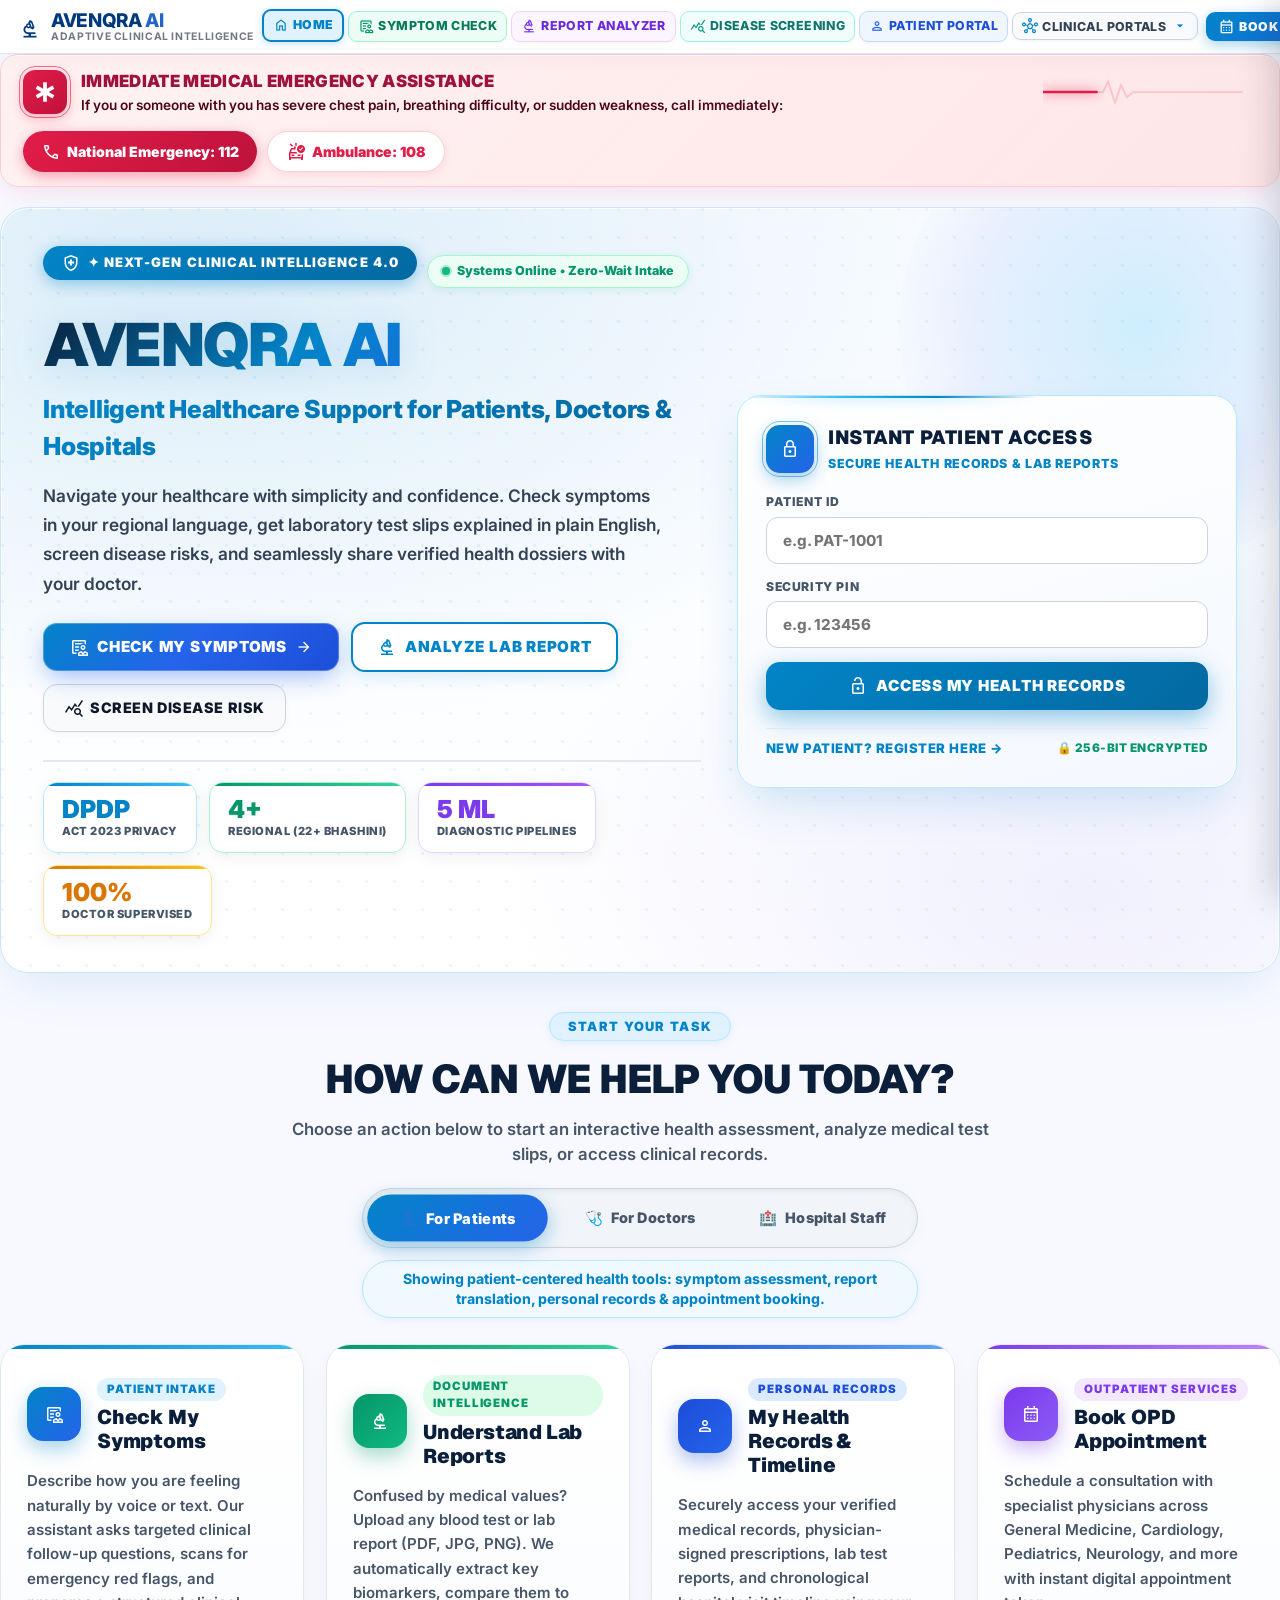
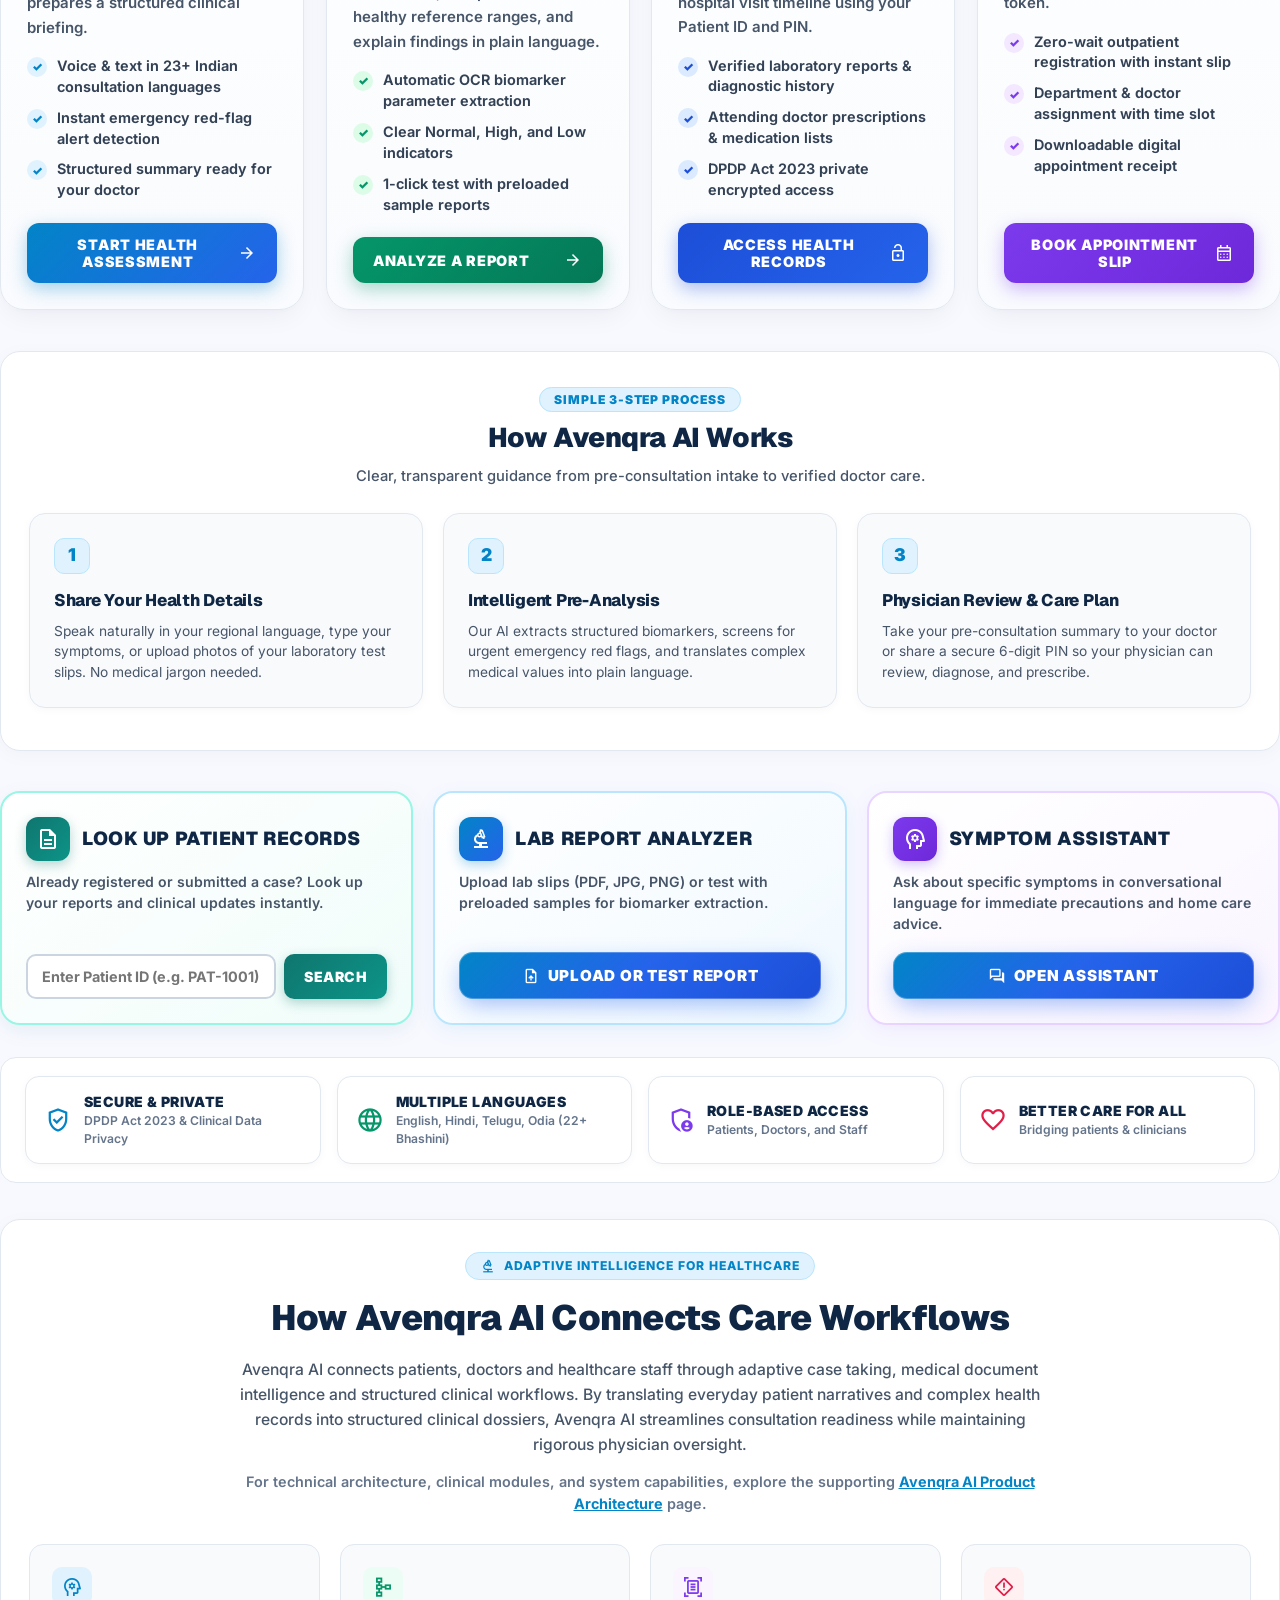
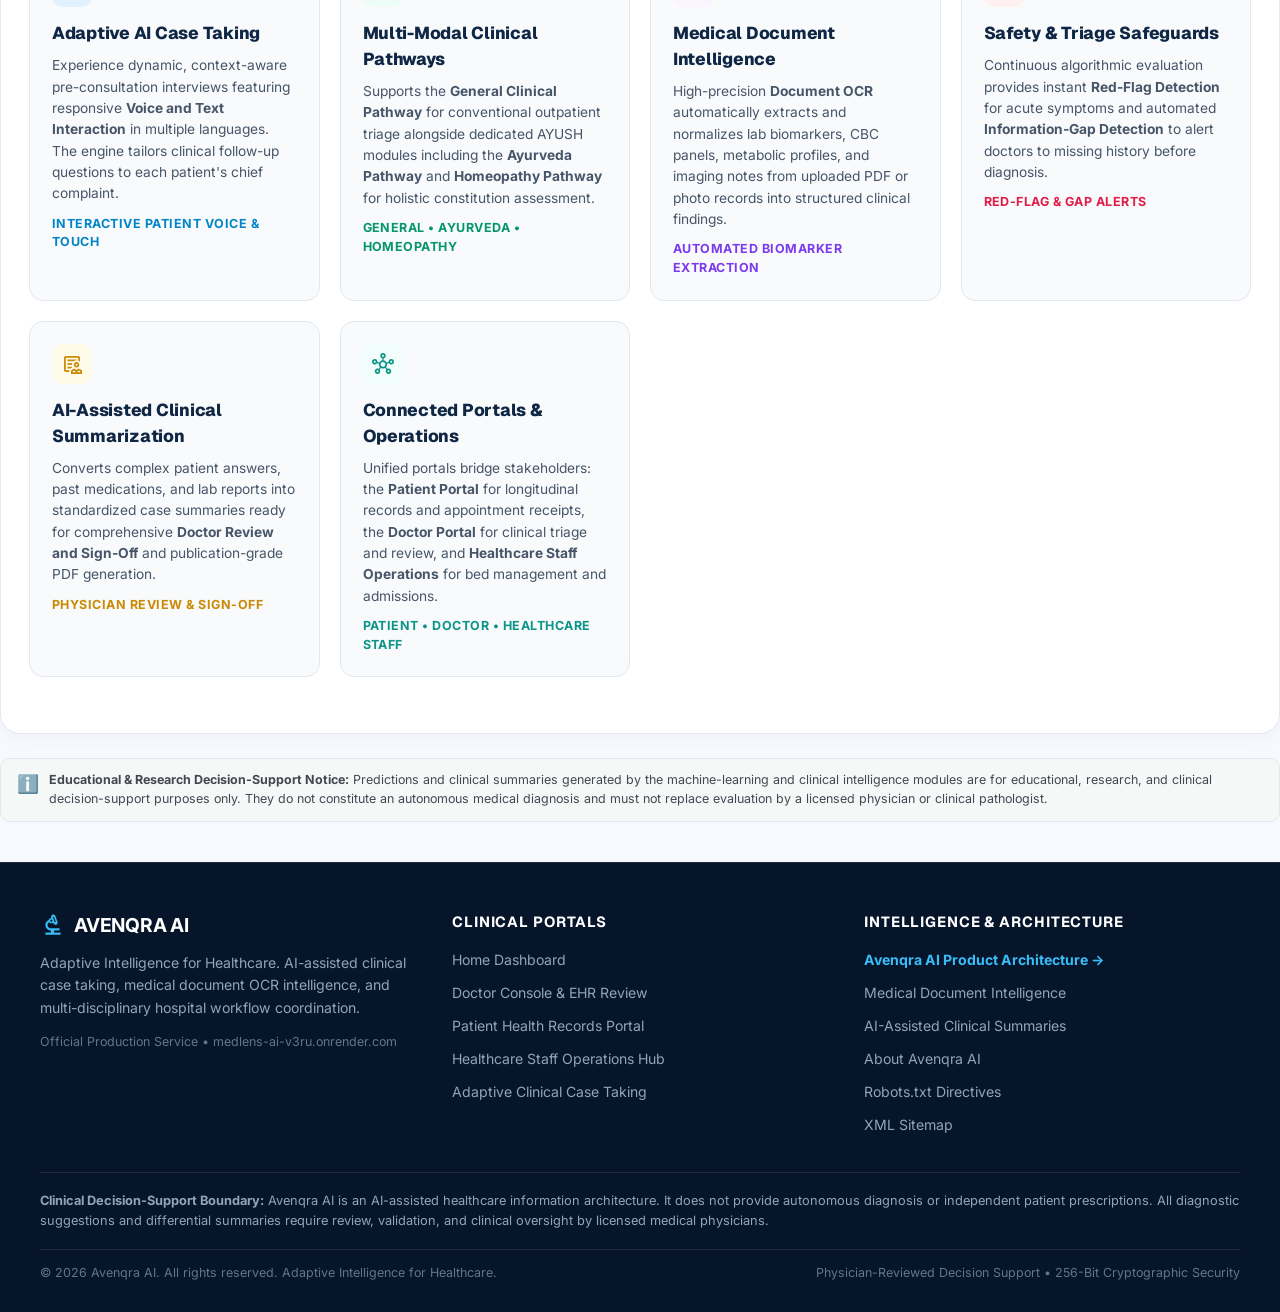
==== disease_prediction/frontend/index.html @ 89949136 "fix(ui): embed native SVG <animate> sweep with neon laser filter and bump cache-busting to v7" ====
<!DOCTYPE html>
<html lang="en">
<head>
    <meta charset="UTF-8">
    <meta name="viewport" content="width=device-width, initial-scale=1.0, maximum-scale=5.0, viewport-fit=cover">
    <meta name="theme-color" content="#00397e" media="(prefers-color-scheme: light)">
    <meta name="theme-color" content="#0b1c30" media="(prefers-color-scheme: dark)">
    <meta name="mobile-web-app-capable" content="yes">
    <meta name="apple-mobile-web-app-capable" content="yes">
    <meta name="apple-mobile-web-app-status-bar-style" content="default">
    <meta name="apple-mobile-web-app-title" content="Avenqra AI">
    <meta name="format-detection" content="telephone=no">
    <title>Avenqra AI | Adaptive Intelligence for Healthcare</title>
    <meta name="description" content="Avenqra AI is an AI-assisted healthcare platform for adaptive clinical case taking, medical document intelligence, and structured clinical workflows supporting physician-reviewed decision-support across patients, doctors, and healthcare staff.">
    <meta name="keywords" content="Avenqra AI, Avenqra AI Healthcare, Avenqra Healthcare AI, Avenqra clinical AI, Avenqra medical AI, Avenqra adaptive intelligence, adaptive case taking, medical document intelligence, clinical decision support">
    <meta name="robots" content="index, follow">
    <link rel="canonical" href="https://medlens-ai-v3ru.onrender.com/">
    
    <!-- Standard & Search Engine Favicons (Google Search, Android, iOS, Desktop) -->
    <link rel="icon" type="image/svg+xml" href="/favicon.svg">
    <link rel="icon" type="image/png" sizes="48x48" href="/favicon-48x48.png">
    <link rel="icon" type="image/png" sizes="96x96" href="/favicon-96x96.png">
    <link rel="icon" type="image/png" sizes="192x192" href="/favicon-192x192.png">
    <link rel="shortcut icon" href="/favicon.ico">
    <link rel="apple-touch-icon" sizes="180x180" href="/apple-touch-icon.png">
    <link rel="manifest" href="/site.webmanifest">

    <!-- Open Graph / Social Sharing -->
    <meta property="og:site_name" content="Avenqra AI">
    <meta property="og:title" content="Avenqra AI | Adaptive Intelligence for Healthcare">
    <meta property="og:description" content="AI-assisted healthcare platform for adaptive clinical case taking, medical document intelligence, and physician-reviewed clinical decision-support.">
    <meta property="og:type" content="website">
    <meta property="og:url" content="https://medlens-ai-v3ru.onrender.com/">
    <meta property="og:image" content="https://medlens-ai-v3ru.onrender.com/og-image.png">

    <!-- Twitter/X Metadata -->
    <meta name="twitter:card" content="summary_large_image">
    <meta name="twitter:title" content="Avenqra AI | Adaptive Intelligence for Healthcare">
    <meta name="twitter:description" content="AI-assisted healthcare platform connecting patients, doctors, and healthcare staff with adaptive clinical intelligence.">
    <meta name="twitter:image" content="https://medlens-ai-v3ru.onrender.com/og-image.png">

    <!-- Schema.org JSON-LD Structured Data -->
    <script type="application/ld+json">
    {
      "@context": "https://schema.org",
      "@graph": [
        {
          "@type": "WebSite",
          "@id": "https://medlens-ai-v3ru.onrender.com/#website",
          "url": "https://medlens-ai-v3ru.onrender.com/",
          "name": "Avenqra AI",
          "alternateName": ["Avenqra AI Healthcare", "Avenqra Healthcare AI"],
          "description": "Avenqra AI is an AI-assisted healthcare platform connecting patients, doctors and healthcare staff through adaptive case taking, medical document intelligence and structured clinical workflows.",
          "publisher": {
            "@id": "https://medlens-ai-v3ru.onrender.com/#organization"
          }
        },
        {
          "@type": "Organization",
          "@id": "https://medlens-ai-v3ru.onrender.com/#organization",
          "name": "Avenqra AI",
          "url": "https://medlens-ai-v3ru.onrender.com/",
          "logo": "https://medlens-ai-v3ru.onrender.com/favicon-512x512.png",
          "slogan": "Adaptive Intelligence for Healthcare",
          "description": "Healthcare intelligence platform providing AI-assisted clinical decision-support and structured hospital operational workflows."
        },
        {
          "@type": "SoftwareApplication",
          "@id": "https://medlens-ai-v3ru.onrender.com/#software",
          "name": "Avenqra AI",
          "applicationCategory": "HealthApplication",
          "operatingSystem": "Web Browser, Android",
          "url": "https://medlens-ai-v3ru.onrender.com/",
          "description": "AI-assisted clinical decision-support software for medical document intelligence, adaptive patient intake, and physician-reviewed clinical summaries.",
          "offers": {
            "@type": "Offer",
            "price": "0",
            "priceCurrency": "USD"
          },
          "featureList": [
            "Adaptive Clinical Case Taking",
            "Medical Document Intelligence & OCR",
            "Physician-Reviewed Clinical Summaries",
            "Doctor Decision-Support Console",
            "Healthcare Staff Inpatient Bed Operations",
            "SIM Gateway SMS Patient Alerts",
            "Standardized Clinical PDF Reports"
          ]
        },
        {
          "@type": "MedicalWebPage",
          "@id": "https://medlens-ai-v3ru.onrender.com/#medicalpage",
          "url": "https://medlens-ai-v3ru.onrender.com/",
          "name": "Avenqra AI | Adaptive Intelligence for Healthcare",
          "description": "Public portal and clinical decision-support suite for patient case taking, medical document analysis, and collaborative hospital care.",
          "audience": {
            "@type": "MedicalAudience",
            "audienceType": "Healthcare Professionals, Clinicians, and Patients"
          },
          "aspect": [
            "Clinical Workflow Management",
            "Physician Decision Support",
            "Medical Document Extraction"
          ]
        }
      ]
    }
    </script>
    
    <link rel="preconnect" href="https://fonts.googleapis.com">
    <link rel="preconnect" href="https://fonts.gstatic.com" crossorigin>
    <link href="https://fonts.googleapis.com/css2?family=Geist:wght@400;500;600;700;800&family=Inter:wght@400;500;600;700&display=swap" rel="stylesheet">
    
    <link href="https://fonts.googleapis.com/css2?family=Material+Symbols+Outlined:wght,FILL@100..700,0..1&display=swap" rel="stylesheet">
    <link rel="stylesheet" href="style.css?v=20261116_v7">
</head>
<body>

    
    <header class="top-navbar">
        <div class="brand-logo" onclick="switchView('home')">
            <span class="brand-icon">
                <span class="material-symbols-outlined" style="font-size: 22px; color: var(--primary);">biotech</span>
            </span>
            <div class="brand-text-block" style="display: flex; flex-direction: column; line-height: 1.15;">
                <span class="brand-title" style="font-weight: 800; font-size: 1.18rem; color: var(--primary); letter-spacing: -0.02em;">AVENQRA <span style="color: var(--mc-blue-light);">AI</span></span>
                <span class="brand-subtitle" style="font-size: 0.65rem; color: var(--text-dim); font-weight: 700; text-transform: uppercase; letter-spacing: 0.06em;">Adaptive Clinical Intelligence</span>
            </div>
        </div>

        <nav class="nav-links">
            <a href="javascript:void(0)" onclick="switchView('home')" class="nav-btn active" id="tab-home" title="Home Dashboard &amp; Task Overview">
                <span class="material-symbols-outlined">home</span> HOME
            </a>
            <a href="javascript:void(0)" onclick="switchView('voice-case-taking')" class="nav-btn" id="tab-voice-case-taking" title="AI Symptom Intake &amp; Case Taking (Voice + Multilingual)">
                <span class="material-symbols-outlined">clinical_notes</span> SYMPTOM CHECK
            </a>
            <a href="javascript:void(0)" onclick="switchView('analyzer')" class="nav-btn" id="tab-analyzer" title="Upload &amp; Analyze Blood / Lab Reports">
                <span class="material-symbols-outlined">biotech</span> REPORT ANALYZER
            </a>
            <a href="javascript:void(0)" onclick="switchView('sandbox')" class="nav-btn" id="tab-sandbox" title="Disease Risk Screening &amp; Diagnostic ML Models">
                <span class="material-symbols-outlined">query_stats</span> DISEASE SCREENING
            </a>
            <a href="javascript:void(0)" onclick="switchView('patient')" class="nav-btn" id="tab-patient" title="Patient Records, Lab Reports &amp; Timeline">
                <span class="material-symbols-outlined">person</span> PATIENT PORTAL
            </a>

            <!-- Clinical Portals & Operations Dropdown -->
            <div class="nav-dropdown" id="nav-portals-dropdown">
                <button type="button" class="nav-btn nav-dropdown-toggle" id="tab-portals-toggle" onclick="toggleNavDropdown(event)" title="Doctor Console, Hospital Staff &amp; Specialized Tools">
                    <span class="material-symbols-outlined">hub</span> CLINICAL PORTALS
                    <span class="material-symbols-outlined" style="font-size: 18px; margin-left: 2px;">arrow_drop_down</span>
                </button>
                <div class="nav-dropdown-menu" id="nav-dropdown-menu">
                    <a href="javascript:void(0)" onclick="switchView('admin'); closeNavDropdown();" class="nav-dropdown-item" id="tab-admin">
                        <span class="dd-item-icon doctor-icon"><span class="material-symbols-outlined">stethoscope</span></span>
                        <div class="dd-item-text">
                            <div class="dd-title">Doctor Console</div>
                            <div class="dd-desc">Clinical case triage, EHR review &amp; Rx authoring</div>
                        </div>
                    </a>
                    <a href="javascript:void(0)" onclick="switchView('operations'); closeNavDropdown();" class="nav-dropdown-item" id="tab-operations">
                        <span class="dd-item-icon staff-icon"><span class="material-symbols-outlined">badge</span></span>
                        <div class="dd-item-text">
                            <div class="dd-title">Staff Operations Hub</div>
                            <div class="dd-desc">Live bed occupancy, admissions &amp; billing</div>
                        </div>
                    </a>
                    <a href="javascript:void(0)" onclick="switchView('symptoms'); closeNavDropdown();" class="nav-dropdown-item" id="tab-symptoms">
                        <span class="dd-item-icon symptoms-icon"><span class="material-symbols-outlined">psychology</span></span>
                        <div class="dd-item-text">
                            <div class="dd-title">Symptoms AI Assistant</div>
                            <div class="dd-desc">Differential guidance &amp; preliminary precautions</div>
                        </div>
                    </a>
                    <a href="/product.html" class="nav-dropdown-item" id="tab-product">
                        <span class="dd-item-icon product-icon"><span class="material-symbols-outlined">info</span></span>
                        <div class="dd-item-text">
                            <div class="dd-title">Product Architecture</div>
                            <div class="dd-desc">Platform capabilities &amp; clinical boundaries</div>
                        </div>
                    </a>
                </div>
            </div>

            <button type="button" class="btn-primary" onclick="openPatientRegistrationModal()" style="background: linear-gradient(135deg, #0284c7 0%, #2563eb 100%); padding: 7px 16px; font-size: 0.82rem; font-weight: 900; letter-spacing: 0.05em; text-transform: uppercase; border-radius: 9px; box-shadow: 0 4px 14px rgba(2, 132, 199, 0.35); display: inline-flex; align-items: center; gap: 6px; border: none; cursor: pointer; color: white; white-space: nowrap; margin-left: 4px;" title="Register new outpatient and get appointment slip">
                <span class="material-symbols-outlined" style="font-size: 17px;">calendar_month</span> <span class="doc-btn-text">BOOK APPOINTMENT</span>
            </button>

            <!-- Hidden language select fallback for background JS compatibility -->
            <select id="global-lang-select" style="display: none;" aria-hidden="true">
                <option value="en-IN" selected>English</option>
            </select>
        </nav>

        <!-- Modern Mobile Actions (Visible on small screens) -->
        <div class="mobile-nav-actions">
            <button type="button" class="mobile-book-btn" onclick="openPatientRegistrationModal()" title="Book Appointment">
                <span class="material-symbols-outlined" style="font-size: 17px;">calendar_month</span>
                <span>Book</span>
            </button>
            <button type="button" class="mobile-menu-toggle" id="mobile-menu-toggle" onclick="toggleMobileNavDrawer()" aria-label="Open navigation menu">
                <span class="material-symbols-outlined" id="mobile-menu-icon" style="font-size: 24px;">menu</span>
            </button>
        </div>
    </header>

    <!-- MODERN CLINICAL MOBILE NAVIGATION DRAWER -->
    <div class="mobile-nav-backdrop" id="mobile-nav-backdrop" onclick="closeMobileNavDrawer()"></div>
    <aside class="mobile-nav-drawer" id="mobile-nav-drawer" aria-label="Mobile Clinical Navigation">
        <div class="mobile-drawer-header">
            <div class="mobile-drawer-brand">
                <span class="material-symbols-outlined" style="font-size: 24px; color: var(--primary);">biotech</span>
                <div>
                    <div style="font-weight: 800; font-size: 1.05rem; color: var(--primary); letter-spacing: -0.02em;">AVENQRA <span style="color: var(--mc-blue-light);">AI</span></div>
                    <div style="font-size: 0.62rem; color: var(--text-dim); font-weight: 700; text-transform: uppercase;">Adaptive Clinical Intelligence</div>
                </div>
            </div>
            <button type="button" class="mobile-drawer-close" onclick="closeMobileNavDrawer()" aria-label="Close menu">
                <span class="material-symbols-outlined">close</span>
            </button>
        </div>

        <div class="mobile-drawer-body">
            <!-- Fast Book Appointment CTA -->
            <button type="button" class="mobile-drawer-book-cta" onclick="closeMobileNavDrawer(); openPatientRegistrationModal();">
                <span class="material-symbols-outlined">calendar_month</span>
                <span>Book Patient Appointment</span>
                <span class="material-symbols-outlined" style="font-size: 16px; margin-left: auto;">arrow_forward</span>
            </button>

            <div class="mobile-drawer-section-label">EVERYDAY HEALTH TOOLS</div>
            <div class="mobile-drawer-links">
                <a href="javascript:void(0)" class="mobile-drawer-link" onclick="switchView('home'); closeMobileNavDrawer();">
                    <span class="drawer-link-icon home-bg"><span class="material-symbols-outlined">home</span></span>
                    <div class="drawer-link-info">
                        <span class="drawer-link-title">Home Dashboard</span>
                        <span class="drawer-link-desc">Overview &amp; primary health tasks</span>
                    </div>
                </a>
                <a href="javascript:void(0)" class="mobile-drawer-link featured" onclick="switchView('voice-case-taking'); closeMobileNavDrawer();">
                    <span class="drawer-link-icon voice-bg"><span class="material-symbols-outlined">clinical_notes</span></span>
                    <div class="drawer-link-info">
                        <span class="drawer-link-title">Symptom Check &amp; Intake</span>
                        <span class="drawer-link-desc">Voice &amp; touch in 4+ regional languages</span>
                    </div>
                    <span class="drawer-chip-badge">AI</span>
                </a>
                <a href="javascript:void(0)" class="mobile-drawer-link" onclick="switchView('analyzer'); closeMobileNavDrawer();">
                    <span class="drawer-link-icon analyzer-bg"><span class="material-symbols-outlined">biotech</span></span>
                    <div class="drawer-link-info">
                        <span class="drawer-link-title">Medical Report Analyzer</span>
                        <span class="drawer-link-desc">Upload lab slips or try sample reports</span>
                    </div>
                </a>
                <a href="javascript:void(0)" class="mobile-drawer-link" onclick="switchView('sandbox'); closeMobileNavDrawer();">
                    <span class="drawer-link-icon sandbox-bg"><span class="material-symbols-outlined">query_stats</span></span>
                    <div class="drawer-link-info">
                        <span class="drawer-link-title">Disease Risk Screening</span>
                        <span class="drawer-link-desc">Anemia, Dengue, Liver, Thyroid, Malaria</span>
                    </div>
                </a>
                <a href="javascript:void(0)" class="mobile-drawer-link" onclick="switchView('patient'); closeMobileNavDrawer();">
                    <span class="drawer-link-icon patient-bg"><span class="material-symbols-outlined">person</span></span>
                    <div class="drawer-link-info">
                        <span class="drawer-link-title">Patient Records Portal</span>
                        <span class="drawer-link-desc">Certified lab reports &amp; timeline</span>
                    </div>
                </a>
            </div>

            <div class="mobile-drawer-section-label">CLINICAL &amp; HOSPITAL PORTALS</div>
            <div class="mobile-drawer-links">
                <a href="javascript:void(0)" class="mobile-drawer-link" onclick="switchView('admin'); closeMobileNavDrawer();">
                    <span class="drawer-link-icon doctor-bg"><span class="material-symbols-outlined">stethoscope</span></span>
                    <div class="drawer-link-info">
                        <span class="drawer-link-title">Doctor Console</span>
                        <span class="drawer-link-desc">Clinical case triage, EHR review &amp; Rx</span>
                    </div>
                </a>
                <a href="javascript:void(0)" class="mobile-drawer-link" onclick="switchView('operations'); closeMobileNavDrawer();">
                    <span class="drawer-link-icon staff-bg"><span class="material-symbols-outlined">badge</span></span>
                    <div class="drawer-link-info">
                        <span class="drawer-link-title">Staff Operations Hub</span>
                        <span class="drawer-link-desc">Inpatient admissions &amp; live bed tracker</span>
                    </div>
                </a>
                <a href="javascript:void(0)" class="mobile-drawer-link" onclick="switchView('symptoms'); closeMobileNavDrawer();">
                    <span class="drawer-link-icon symptoms-bg"><span class="material-symbols-outlined">psychology</span></span>
                    <div class="drawer-link-info">
                        <span class="drawer-link-title">Symptoms AI Assistant</span>
                        <span class="drawer-link-desc">Differential guidance &amp; preliminary precautions</span>
                    </div>
                </a>
                <a href="/product.html" class="mobile-drawer-link">
                    <span class="drawer-link-icon" style="background:#e0f2fe; color:#0284c7;"><span class="material-symbols-outlined">info</span></span>
                    <div class="drawer-link-info">
                        <span class="drawer-link-title">Product Architecture</span>
                        <span class="drawer-link-desc">Public overview, modules &amp; clinical boundaries</span>
                    </div>
                </a>
            </div>
            <div class="mobile-drawer-footer">
                <a href="tel:112" class="mobile-drawer-emergency">
                    <span class="material-symbols-outlined">emergency</span>
                    <div>
                        <div style="font-size: 0.72rem; text-transform: uppercase; font-weight: 700;">National Emergency &bull; Ambulance</div>
                        <div style="font-size: 1.05rem; font-weight: 900; letter-spacing: 0.05em;">Dial 112 / 108</div>
                    </div>
                </a>
            </div>
        </div>
    </aside>

    
    <div id="server-status-banner" style="display: none; background: linear-gradient(135deg, #0f172a, #1e293b); border-bottom: 2px solid #0284c7; color: #ffffff; padding: 10px 20px; font-size: 0.86rem; font-weight: 600; text-align: center; justify-content: center; align-items: center; gap: 14px; box-shadow: 0 4px 14px rgba(0,0,0,0.2); z-index: 1000; position: sticky; top: 68px;">
        <span id="server-status-text">⏳ <strong>Connecting to MedLens Engine...</strong> (Cold start may take ~25s on cloud free instances)</span>
        <div style="display: inline-flex; gap: 8px;">
            <button type="button" onclick="checkBackendHealth(true)" style="background: #0284c7; color: #ffffff; border: none; padding: 5px 12px; border-radius: 6px; font-weight: 800; cursor: pointer; font-size: 0.78rem;">🔄 Retry Connection</button>
            <button type="button" onclick="activateOfflineDemoMode()" style="background: #334155; color: #93c5fd; border: 1px solid #475569; padding: 5px 12px; border-radius: 6px; font-weight: 700; cursor: pointer; font-size: 0.78rem;">🧪 Interactive Demo Mode</button>
        </div>
    </div>

    <main>
        
        
        
        <section id="view-home" class="section-view active">

            <!-- PROMINENT EMERGENCY CALLOUT BANNER (RESPONSIVE: SLIM MOBILE STRIP & SPACIOUS DESKTOP) -->
            <div class="emergency-alert-banner">
                <div class="emergency-content-left">
                    <div class="emergency-icon-box">
                        <span class="material-symbols-outlined emergency-main-icon">emergency</span>
                        <div class="emergency-beacon-ring"></div>
                    </div>
                    <div class="emergency-text-col">
                        <div class="emergency-title">
                            <span class="em-title-full">Immediate Medical Emergency Assistance</span>
                            <span class="em-title-short">Emergency Helpline</span>
                        </div>
                        <div class="emergency-desc">
                            If you or someone with you has severe chest pain, breathing difficulty, or sudden weakness, call immediately:
                        </div>
                    </div>
                </div>
                <div class="emergency-ekg-tracer">
                    <svg viewBox="0 0 200 32" class="emergency-ekg-svg" preserveAspectRatio="none" aria-hidden="true">
                        <defs>
                            <filter id="em-ekg-neon-glow" x="-20%" y="-50%" width="140%" height="200%">
                                <feGaussianBlur stdDeviation="2.5" result="glow"/>
                                <feMerge>
                                    <feMergeNode in="glow"/>
                                    <feMergeNode in="SourceGraphic"/>
                                </feMerge>
                            </filter>
                        </defs>
                        <!-- Dim background track -->
                        <path class="em-ekg-track" d="M0,16 L60,16 L65,4 L72,28 L78,8 L84,22 L90,16 L200,16" />
                        <!-- High-intensity animated sweep beam with native SVG animate -->
                        <path class="em-ekg-glow" d="M0,16 L60,16 L65,4 L72,28 L78,8 L84,22 L90,16 L200,16"
                              pathLength="260" stroke="#e11d48" stroke-width="3" fill="none" stroke-linecap="round"
                              stroke-dasharray="55 205" stroke-dashoffset="260" filter="url(#em-ekg-neon-glow)">
                            <animate attributeName="stroke-dashoffset" from="260" to="-260" dur="1.8s" repeatCount="indefinite" />
                        </path>
                    </svg>
                </div>
                <div class="emergency-buttons-wrap">
                    <a href="tel:112" class="emergency-btn-primary" title="Call National Emergency 112">
                        <span class="material-symbols-outlined">call</span>
                        <span class="em-btn-label-full">National Emergency: 112</span>
                        <span class="em-btn-label-short">112</span>
                    </a>
                    <a href="tel:108" class="emergency-btn-secondary" title="Call Ambulance 108">
                        <span class="material-symbols-outlined">ambulance</span>
                        <span class="em-btn-label-full">Ambulance: 108</span>
                        <span class="em-btn-label-short">108</span>
                    </a>
                </div>
            </div>

            <!-- 1. MODERN CLINICAL HERO SECTION -->
            <div class="ml-hero-section">
                <div class="ml-hero-grid">
                    <div>
                        <div class="hero-badge-row">
                            <div class="ml-tagline">
                                <span class="material-symbols-outlined">health_and_safety</span>
                                <span>✦ NEXT-GEN CLINICAL INTELLIGENCE 4.0</span>
                            </div>
                            <div class="live-status-pill">
                                <span class="live-dot-beacon"></span>
                                <span>Systems Online &bull; Zero-Wait Intake</span>
                            </div>
                        </div>
                        <h1 class="ml-hero-title">
                            Avenqra AI
                        </h1>
                        <div class="ml-hero-subtitle">
                            Intelligent Healthcare Support for Patients, Doctors &amp; Hospitals
                        </div>
                        <p class="ml-hero-desc">
                            Navigate your healthcare with simplicity and confidence. Check symptoms in your regional language, get laboratory test slips explained in plain English, screen disease risks, and seamlessly share verified health dossiers with your doctor.
                        </p>
                        <div class="ml-hero-buttons">
                            <button type="button" class="ml-btn-primary" onclick="switchView('voice-case-taking')">
                                <span class="material-symbols-outlined">clinical_notes</span>
                                <span>CHECK MY SYMPTOMS</span>
                                <span class="material-symbols-outlined btn-arrow-icon">arrow_forward</span>
                            </button>
                            <button type="button" class="ml-btn-outline" onclick="switchView('analyzer')">
                                <span class="material-symbols-outlined">biotech</span>
                                <span>ANALYZE LAB REPORT</span>
                            </button>
                            <button type="button" class="ml-btn-tertiary" onclick="switchView('sandbox')">
                                <span class="material-symbols-outlined">query_stats</span>
                                <span>SCREEN DISEASE RISK</span>
                            </button>
                        </div>
                        <div class="ml-stats-strip">
                            <div class="ml-stat-item stat-cyan">
                                <span class="ml-stat-number">DPDP</span>
                                <span class="ml-stat-label">ACT 2023 PRIVACY</span>
                            </div>
                            <div class="ml-stat-item stat-emerald">
                                <span class="ml-stat-number">4+</span>
                                <span class="ml-stat-label">REGIONAL (22+ BHASHINI)</span>
                            </div>
                            <div class="ml-stat-item stat-purple">
                                <span class="ml-stat-number">5 ML</span>
                                <span class="ml-stat-label">DIAGNOSTIC PIPELINES</span>
                            </div>
                            <div class="ml-stat-item stat-amber">
                                <span class="ml-stat-number">100%</span>
                                <span class="ml-stat-label">DOCTOR SUPERVISED</span>
                            </div>
                        </div>
                    </div>

                    <!-- Right Column: Quick Report Access Card -->
                    <div class="ml-quick-access-card">
                        <div class="card-scanner-laser"></div>
                        <div class="quick-access-header">
                            <div class="security-vault-icon">
                                <span class="material-symbols-outlined">lock</span>
                                <div class="vault-beacon-ring"></div>
                            </div>
                            <div>
                                <h3 class="vault-title">INSTANT PATIENT ACCESS</h3>
                                <div class="vault-subtitle">SECURE HEALTH RECORDS &amp; LAB REPORTS</div>
                            </div>
                        </div>
                        <div class="vault-form">
                            <div>
                                <label class="vault-label">PATIENT ID</label>
                                <input type="text" id="hero-pat-id" class="patient-lookup-input" placeholder="e.g. PAT-1001" autocomplete="username">
                            </div>
                            <div>
                                <label class="vault-label">SECURITY PIN</label>
                                <input type="password" id="hero-pat-pin" class="patient-lookup-input" placeholder="e.g. 123456" autocomplete="current-password" inputmode="numeric" pattern="[0-9]*">
                            </div>
                            <button type="button" class="vault-submit-btn" onclick="handleHeroPatientLogin()">
                                <span class="material-symbols-outlined">lock_open</span>
                                <span>ACCESS MY HEALTH RECORDS</span>
                            </button>
                            <div class="vault-footer">
                                <a href="javascript:void(0)" onclick="openPatientRegistrationModal()" class="vault-register-link">NEW PATIENT? REGISTER HERE &rarr;</a>
                                <span class="vault-encryption-badge">🔒 256-BIT ENCRYPTED</span>
                            </div>
                        </div>
                    </div>
                </div>
            </div>

            <!-- 2. TASK-ORIENTED ACTION CARDS: "HOW CAN WE HELP YOU TODAY?" -->
            <div class="task-section-wrapper">
                <div class="task-section-header">
                    <span class="task-section-pill">START YOUR TASK</span>
                    <h2 class="task-section-title">
                        HOW CAN WE HELP YOU TODAY?
                    </h2>
                    <p class="task-section-desc">
                        Choose an action below to start an interactive health assessment, analyze medical test slips, or access clinical records.
                    </p>
                </div>

                <!-- Interactive Role Filter Bar for Context-Aware Personalization -->
                <div class="home-role-filter-container">
                    <div class="home-role-filter-bar">
                        <button type="button" class="role-filter-btn active" id="rf-btn-patients" onclick="filterHomeRoleView('patients')" aria-label="View Patient Workflows">
                            <span class="rf-icon">👤</span> <span class="rf-label-full">For Patients</span><span class="rf-label-short">Patients</span>
                        </button>
                        <button type="button" class="role-filter-btn" id="rf-btn-doctors" onclick="filterHomeRoleView('doctors')" aria-label="View Doctor Workflows">
                            <span class="rf-icon">🩺</span> <span class="rf-label-full">For Doctors</span><span class="rf-label-short">Doctors</span>
                        </button>
                        <button type="button" class="role-filter-btn" id="rf-btn-staff" onclick="filterHomeRoleView('staff')" aria-label="View Hospital Staff Workflows">
                            <span class="rf-icon">🏥</span> <span class="rf-label-full">Hospital Staff</span><span class="rf-label-short">Staff</span>
                        </button>
                    </div>
                    <div id="home-role-hint">
                        Showing patient-centered health tools: symptom assessment, report translation, personal records &amp; appointment booking.
                    </div>
                </div>

                <div class="task-card-grid" id="main-task-card-grid">
                    <!-- ==================== 1. PATIENT WORKFLOW CARDS ==================== -->
                    <!-- Patient Card 1: Check Symptoms -->
                    <div class="task-action-card card-cyan role-card-visible" data-role="patients">
                        <div>
                            <div class="task-card-header">
                                <div class="task-card-icon">
                                    <span class="material-symbols-outlined">clinical_notes</span>
                                </div>
                                <div>
                                    <span class="task-card-badge">PATIENT INTAKE</span>
                                    <h3 class="task-card-title">Check My Symptoms</h3>
                                </div>
                            </div>
                            <p class="task-card-desc">
                                Describe how you are feeling naturally by voice or text. Our assistant asks targeted clinical follow-up questions, scans for emergency red flags, and prepares a structured clinical briefing.
                            </p>
                            <ul class="task-features-list">
                                <li><span class="check-badge">✓</span> Voice &amp; text in 23+ Indian consultation languages</li>
                                <li><span class="check-badge">✓</span> Instant emergency red-flag alert detection</li>
                                <li><span class="check-badge">✓</span> Structured summary ready for your doctor</li>
                            </ul>
                        </div>
                        <button type="button" class="task-cta-btn" onclick="switchView('voice-case-taking')">
                            <span>START HEALTH ASSESSMENT</span> <span class="material-symbols-outlined">arrow_forward</span>
                        </button>
                    </div>

                    <!-- Patient Card 2: Understand Lab Reports -->
                    <div class="task-action-card card-emerald role-card-visible" data-role="patients">
                        <div>
                            <div class="task-card-header">
                                <div class="task-card-icon">
                                    <span class="material-symbols-outlined">biotech</span>
                                </div>
                                <div>
                                    <span class="task-card-badge">DOCUMENT INTELLIGENCE</span>
                                    <h3 class="task-card-title">Understand Lab Reports</h3>
                                </div>
                            </div>
                            <p class="task-card-desc">
                                Confused by medical values? Upload any blood test or lab report (PDF, JPG, PNG). We automatically extract key biomarkers, compare them to healthy reference ranges, and explain findings in plain language.
                            </p>
                            <ul class="task-features-list">
                                <li><span class="check-badge">✓</span> Automatic OCR biomarker parameter extraction</li>
                                <li><span class="check-badge">✓</span> Clear Normal, High, and Low indicators</li>
                                <li><span class="check-badge">✓</span> 1-click test with preloaded sample reports</li>
                            </ul>
                        </div>
                        <button type="button" class="task-cta-btn" onclick="switchView('analyzer')">
                            <span>ANALYZE A REPORT</span> <span class="material-symbols-outlined">arrow_forward</span>
                        </button>
                    </div>

                    <!-- Patient Card 3: Patient Portal -->
                    <div class="task-action-card card-cobalt role-card-visible" data-role="patients">
                        <div>
                            <div class="task-card-header">
                                <div class="task-card-icon">
                                    <span class="material-symbols-outlined">person</span>
                                </div>
                                <div>
                                    <span class="task-card-badge">PERSONAL RECORDS</span>
                                    <h3 class="task-card-title">My Health Records &amp; Timeline</h3>
                                </div>
                            </div>
                            <p class="task-card-desc">
                                Securely access your verified medical records, physician-signed prescriptions, lab test reports, and chronological hospital visit timeline using your Patient ID and PIN.
                            </p>
                            <ul class="task-features-list">
                                <li><span class="check-badge">✓</span> Verified laboratory reports &amp; diagnostic history</li>
                                <li><span class="check-badge">✓</span> Attending doctor prescriptions &amp; medication lists</li>
                                <li><span class="check-badge">✓</span> DPDP Act 2023 private encrypted access</li>
                            </ul>
                        </div>
                        <button type="button" class="task-cta-btn" onclick="switchView('patient')">
                            <span>ACCESS HEALTH RECORDS</span> <span class="material-symbols-outlined">lock_open</span>
                        </button>
                    </div>

                    <!-- Patient Card 4: Book Doctor Appointment -->
                    <div class="task-action-card card-purple role-card-visible" data-role="patients">
                        <div>
                            <div class="task-card-header">
                                <div class="task-card-icon">
                                    <span class="material-symbols-outlined">calendar_month</span>
                                </div>
                                <div>
                                    <span class="task-card-badge">OUTPATIENT SERVICES</span>
                                    <h3 class="task-card-title">Book OPD Appointment</h3>
                                </div>
                            </div>
                            <p class="task-card-desc">
                                Schedule a consultation with specialist physicians across General Medicine, Cardiology, Pediatrics, Neurology, and more with instant digital appointment token.
                            </p>
                            <ul class="task-features-list">
                                <li><span class="check-badge">✓</span> Zero-wait outpatient registration with instant slip</li>
                                <li><span class="check-badge">✓</span> Department &amp; doctor assignment with time slot</li>
                                <li><span class="check-badge">✓</span> Downloadable digital appointment receipt</li>
                            </ul>
                        </div>
                        <button type="button" class="task-cta-btn" onclick="openPatientRegistrationModal()">
                            <span>BOOK APPOINTMENT SLIP</span> <span class="material-symbols-outlined">calendar_month</span>
                        </button>
                    </div>

                    <!-- ==================== 2. DOCTOR WORKFLOW CARDS ==================== -->
                    <!-- Doctor Card 1: Doctor Console -->
                    <div class="task-action-card card-emerald" data-role="doctors" style="display: none;">
                        <div>
                            <div class="task-card-header">
                                <div class="task-card-icon">
                                    <span class="material-symbols-outlined">stethoscope</span>
                                </div>
                                <div>
                                    <span class="task-card-badge">PHYSICIAN TRIAGE</span>
                                    <h3 class="task-card-title">Doctor Clinical Console</h3>
                                </div>
                            </div>
                            <p class="task-card-desc">
                                Physician workstation to triage patient intakes, review AI-synthesized pre-consultation briefings, analyze chronological EHR timelines, and author verified digital prescriptions.
                            </p>
                            <ul class="task-features-list">
                                <li><span class="check-badge">✓</span> Prioritized triage inbox with red-flag alerts</li>
                                <li><span class="check-badge">✓</span> Clinical intake synthesis &amp; chief complaint breakdown</li>
                                <li><span class="check-badge">✓</span> NMC-compliant digital prescription authoring</li>
                            </ul>
                        </div>
                        <button type="button" class="task-cta-btn" onclick="switchView('admin')">
                            <span>OPEN DOCTOR CONSOLE</span> <span class="material-symbols-outlined">stethoscope</span>
                        </button>
                    </div>

                    <!-- Doctor Card 2: Medical Document Intelligence -->
                    <div class="task-action-card card-purple" data-role="doctors" style="display: none;">
                        <div>
                            <div class="task-card-header">
                                <div class="task-card-icon">
                                    <span class="material-symbols-outlined">biotech</span>
                                </div>
                                <div>
                                    <span class="task-card-badge">DIAGNOSTIC OCR &amp; LABS</span>
                                    <h3 class="task-card-title">Biomarker &amp; Lab Verification</h3>
                                </div>
                            </div>
                            <p class="task-card-desc">
                                Review extracted laboratory parameters from patient test slips (CBC, LFT, Lipid, Dengue Serology) with reference-range deviation checks and differential flags.
                            </p>
                            <ul class="task-features-list">
                                <li><span class="check-badge">✓</span> Automated biomarker parameter verification</li>
                                <li><span class="check-badge">✓</span> High/Low clinical deviation detection</li>
                                <li><span class="check-badge">✓</span> Structured JSON &amp; official PDF clinical report export</li>
                            </ul>
                        </div>
                        <button type="button" class="task-cta-btn" onclick="switchView('analyzer')">
                            <span>ANALYZE MEDICAL RECORD</span> <span class="material-symbols-outlined">biotech</span>
                        </button>
                    </div>

                    <!-- Doctor Card 3: Clinical ML Sandbox -->
                    <div class="task-action-card card-orange" data-role="doctors" style="display: none;">
                        <div>
                            <div class="task-card-header">
                                <div class="task-card-icon">
                                    <span class="material-symbols-outlined">query_stats</span>
                                </div>
                                <div>
                                    <span class="task-card-badge">DECISION SUPPORT</span>
                                    <h3 class="task-card-title">Screen Disease Risk</h3>
                                </div>
                            </div>
                            <p class="task-card-desc">
                                Simulate diagnostic risk predictions for Anemia, Dengue, Liver Disease, Thyroid Disorders, or Malaria using calibrated clinical machine-learning models with confidence bounds.
                            </p>
                            <ul class="task-features-list">
                                <li><span class="check-badge">✓</span> 5 validated diagnostic machine-learning models</li>
                                <li><span class="check-badge">✓</span> Calibrated confidence &amp; uncertainty quantification</li>
                                <li><span class="check-badge">✓</span> Physician-reviewed decision-support protocols</li>
                            </ul>
                        </div>
                        <button type="button" class="task-cta-btn" onclick="switchView('sandbox')">
                            <span>SCREEN DISEASE RISK</span> <span class="material-symbols-outlined">arrow_forward</span>
                        </button>
                    </div>

                    <!-- Doctor Card 4: Symptoms AI Assistant -->
                    <div class="task-action-card card-rose" data-role="doctors" style="display: none;">
                        <div>
                            <div class="task-card-header">
                                <div class="task-card-icon">
                                    <span class="material-symbols-outlined">psychology</span>
                                </div>
                                <div>
                                    <span class="task-card-badge">DIFFERENTIAL ASSISTANT</span>
                                    <h3 class="task-card-title">Symptoms AI Assistant</h3>
                                </div>
                            </div>
                            <p class="task-card-desc">
                                Interactive clinical differential guidance mapping complex patient symptoms to potential diagnostic considerations, specialty departments, and preliminary precautions.
                            </p>
                            <ul class="task-features-list">
                                <li><span class="check-badge">✓</span> Specialty department recommendation &amp; referral routing</li>
                                <li><span class="check-badge">✓</span> Evidence-based differential considerations</li>
                                <li><span class="check-badge">✓</span> Clinical precaution advisories for patient counseling</li>
                            </ul>
                        </div>
                        <button type="button" class="task-cta-btn" onclick="switchView('symptoms')">
                            <span>OPEN SYMPTOMS ASSISTANT</span> <span class="material-symbols-outlined">psychology</span>
                        </button>
                    </div>

                    <!-- ==================== 3. HOSPITAL STAFF WORKFLOW CARDS ==================== -->
                    <!-- Staff Card 1: Staff Operations Hub -->
                    <div class="task-action-card card-indigo" data-role="staff" style="display: none;">
                        <div>
                            <div class="task-card-header">
                                <div class="task-card-icon">
                                    <span class="material-symbols-outlined">badge</span>
                                </div>
                                <div>
                                    <span class="task-card-badge">HOSPITAL OPERATIONS</span>
                                    <h3 class="task-card-title">Clinical Portals &amp; Operations</h3>
                                </div>
                            </div>
                            <p class="task-card-desc">
                                Specialized dashboards for every member of the healthcare ecosystem. View certified records, review clinical triage cases, manage hospital admissions, and live bed inventory.
                            </p>
                            <ul class="task-features-list">
                                <li><span class="check-badge">✓</span> 4-Role RBAC: Reception, Lab, Ward, Operations</li>
                                <li><span class="check-badge">✓</span> Real-time patient flow &amp; admission queue</li>
                                <li><span class="check-badge">✓</span> Diagnostic sample collection &amp; report dispatch</li>
                            </ul>
                        </div>
                        <button type="button" class="task-cta-btn" onclick="switchView('operations')">
                            <span>OPEN OPERATIONS HUB</span> <span class="material-symbols-outlined">badge</span>
                        </button>
                    </div>

                    <!-- Staff Card 2: Live Bed Inventory -->
                    <div class="task-action-card card-cyan" data-role="staff" style="display: none;">
                        <div>
                            <div class="task-card-header">
                                <div class="task-card-icon">
                                    <span class="material-symbols-outlined">hotel</span>
                                </div>
                                <div>
                                    <span class="task-card-badge">BED MANAGEMENT</span>
                                    <h3 class="task-card-title">Live Bed Occupancy &amp; Telemetry</h3>
                                </div>
                            </div>
                            <p class="task-card-desc">
                                Monitor real-time bed capacity across ICU, General Wards, Emergency, and Semi-Private units with automated occupancy alerts and department transfer logs.
                            </p>
                            <ul class="task-features-list">
                                <li><span class="check-badge">✓</span> Real-time ward &amp; ICU bed allocation tracker</li>
                                <li><span class="check-badge">✓</span> Department bed quotas &amp; emergency reserve</li>
                                <li><span class="check-badge">✓</span> Inpatient admission &amp; discharge synchronization</li>
                            </ul>
                        </div>
                        <button type="button" class="task-cta-btn" onclick="switchView('operations')">
                            <span>MANAGE BED INVENTORY</span> <span class="material-symbols-outlined">hotel</span>
                        </button>
                    </div>

                    <!-- Staff Card 3: Outpatient Registration Desk -->
                    <div class="task-action-card card-teal" data-role="staff" style="display: none;">
                        <div>
                            <div class="task-card-header">
                                <div class="task-card-icon">
                                    <span class="material-symbols-outlined">how_to_reg</span>
                                </div>
                                <div>
                                    <span class="task-card-badge">FRONT DESK RECEPTION</span>
                                    <h3 class="task-card-title">Fast-Track Patient Registration</h3>
                                </div>
                            </div>
                            <p class="task-card-desc">
                                Register incoming outpatients at the hospital reception, generate computerized consultation tokens with secure PINs, and print appointment passes.
                            </p>
                            <ul class="task-features-list">
                                <li><span class="check-badge">✓</span> Rapid outpatient intake &amp; demographic capture</li>
                                <li><span class="check-badge">✓</span> Instant patient ID &amp; secure PIN allocation</li>
                                <li><span class="check-badge">✓</span> Department triage &amp; appointment token generation</li>
                            </ul>
                        </div>
                        <button type="button" class="task-cta-btn" onclick="openPatientRegistrationModal()">
                            <span>REGISTER NEW PATIENT</span> <span class="material-symbols-outlined">how_to_reg</span>
                        </button>
                    </div>

                    <!-- Staff Card 4: Inpatient Billing Desk -->
                    <div class="task-action-card card-slate" data-role="staff" style="display: none;">
                        <div>
                            <div class="task-card-header">
                                <div class="task-card-icon">
                                    <span class="material-symbols-outlined">receipt_long</span>
                                </div>
                                <div>
                                    <span class="task-card-badge">FINANCIAL AUDIT</span>
                                    <h3 class="task-card-title">Billing Desk &amp; Inpatient Invoicing</h3>
                                </div>
                            </div>
                            <p class="task-card-desc">
                                Audit hospital stay charges, itemized diagnostic labs, ICU consumables, and pharmacy disbursements with instant computer-generated inpatient tax invoices.
                            </p>
                            <ul class="task-features-list">
                                <li><span class="check-badge">✓</span> Itemized billing breakdown (Room, Lab, Pharmacy)</li>
                                <li><span class="check-badge">✓</span> Computer-generated tax invoice generation</li>
                                <li><span class="check-badge">✓</span> Real-time net payable calculation &amp; audit trail</li>
                            </ul>
                        </div>
                        <button type="button" class="task-cta-btn" onclick="switchView('operations')">
                            <span>ACCESS BILLING DESK</span> <span class="material-symbols-outlined">receipt_long</span>
                        </button>
                    </div>
                </div>
            </div>

            

            

            <!-- 3. HOW IT WORKS IN 3 SIMPLE STEPS -->
            <div style="margin: 40px 0; background: #ffffff; border-radius: 20px; border: 1.5px solid #e2e8f0; padding: 34px 28px; box-shadow: 0 4px 20px rgba(15, 23, 42, 0.03);">
                <div style="text-align: center; max-width: 650px; margin: 0 auto 26px auto;">
                    <span style="background: #e0f2fe; color: #0284c7; padding: 4px 14px; border-radius: 9999px; font-weight: 900; font-size: 0.76rem; letter-spacing: 0.08em; text-transform: uppercase; border: 1px solid #bae6fd;">SIMPLE 3-STEP PROCESS</span>
                    <h3 style="font-size: 1.7rem; font-weight: 900; color: #0f2744; margin-top: 8px; margin-bottom: 6px;">How Avenqra AI Works</h3>
                    <p style="font-size: 0.92rem; color: #475569; margin: 0; font-weight: 500;">Clear, transparent guidance from pre-consultation intake to verified doctor care.</p>
                </div>
                <div class="how-it-works-grid">
                    <div class="how-step-card">
                        <div class="how-step-num">1</div>
                        <h4 class="how-step-title">Share Your Health Details</h4>
                        <p class="how-step-desc">Speak naturally in your regional language, type your symptoms, or upload photos of your laboratory test slips. No medical jargon needed.</p>
                    </div>
                    <div class="how-step-card">
                        <div class="how-step-num">2</div>
                        <h4 class="how-step-title">Intelligent Pre-Analysis</h4>
                        <p class="how-step-desc">Our AI extracts structured biomarkers, screens for urgent emergency red flags, and translates complex medical values into plain language.</p>
                    </div>
                    <div class="how-step-card">
                        <div class="how-step-num">3</div>
                        <h4 class="how-step-title">Physician Review &amp; Care Plan</h4>
                        <p class="how-step-desc">Take your pre-consultation summary to your doctor or share a secure 6-digit PIN so your physician can review, diagnose, and prescribe.</p>
                    </div>
                </div>
            </div>

            <!-- QUICK ACTIONS ROW: SEARCH & FIND REPORTS -->
            <div class="ml-actions-grid" style="margin: 32px 0;">
                <div class="ml-action-card search" style="border: 2px solid #99f6e4; background: linear-gradient(145deg, #ffffff 0%, #f0fdfa 100%); border-radius: 20px; padding: 24px; box-shadow: 0 6px 20px rgba(15, 118, 110, 0.08);">
                    <div>
                        <div class="ml-action-header" style="display: flex; align-items: center; gap: 12px; margin-bottom: 10px;">
                            <div style="width: 44px; height: 44px; border-radius: 12px; background: linear-gradient(135deg, #0f766e, #0d9488); color: white; display: flex; align-items: center; justify-content: center; box-shadow: 0 4px 12px rgba(15, 118, 110, 0.3);">
                                <span class="material-symbols-outlined" style="font-size: 24px;">description</span>
                            </div>
                            <h3 style="font-size: 1.18rem; font-weight: 900; color: #0f2744; margin: 0; text-transform: uppercase; letter-spacing: 0.03em;">LOOK UP PATIENT RECORDS</h3>
                        </div>
                        <p class="ml-action-desc" style="font-size: 0.88rem; font-weight: 600; color: #475569; line-height: 1.5; margin-bottom: 18px;">Already registered or submitted a case? Look up your reports and clinical updates instantly.</p>
                    </div>
                    <div class="ml-search-bar" style="display: flex; gap: 8px;">
                        <input type="text" id="quick-case-search" placeholder="Enter Patient ID (e.g. PAT-1001)" inputmode="text" autocomplete="off" style="flex: 1; padding: 12px 14px; border-radius: 10px; border: 2px solid #cbd5e1; font-size: 0.90rem; font-weight: 700; color: #0f2744;" onkeydown="if(event.key==='Enter') { document.getElementById('hero-pat-id').value=this.value; handleHeroPatientLogin(); }">
                        <button type="button" style="background: linear-gradient(135deg, #0f766e, #0d9488); color: white; font-weight: 900; font-size: 0.88rem; text-transform: uppercase; letter-spacing: 0.04em; border: none; padding: 12px 20px; border-radius: 10px; box-shadow: 0 4px 12px rgba(15, 118, 110, 0.3); cursor: pointer;" onclick="document.getElementById('hero-pat-id').value=document.getElementById('quick-case-search').value; handleHeroPatientLogin();">SEARCH</button>
                    </div>
                </div>

                <div class="ml-action-card analyzer" onclick="switchView('analyzer')" style="cursor: pointer; border: 2px solid #bae6fd; background: linear-gradient(145deg, #ffffff 0%, #f0f9ff 100%); border-radius: 20px; padding: 24px; box-shadow: 0 6px 20px rgba(2, 132, 199, 0.08);">
                    <div>
                        <div class="ml-action-header" style="display: flex; align-items: center; gap: 12px; margin-bottom: 10px;">
                            <div style="width: 44px; height: 44px; border-radius: 12px; background: linear-gradient(135deg, #0284c7, #2563eb); color: white; display: flex; align-items: center; justify-content: center; box-shadow: 0 4px 12px rgba(2, 132, 199, 0.3);">
                                <span class="material-symbols-outlined" style="font-size: 24px;">biotech</span>
                            </div>
                            <h3 style="font-size: 1.18rem; font-weight: 900; color: #0f2744; margin: 0; text-transform: uppercase; letter-spacing: 0.03em;">LAB REPORT ANALYZER</h3>
                        </div>
                        <p class="ml-action-desc" style="font-size: 0.88rem; font-weight: 600; color: #475569; line-height: 1.5; margin-bottom: 18px;">Upload lab slips (PDF, JPG, PNG) or test with preloaded samples for biomarker extraction.</p>
                    </div>
                    <button type="button" class="ml-btn-primary" style="width: 100%; justify-content: center; padding: 12px; background: linear-gradient(135deg, #0284c7, #0369a1); font-weight: 900; text-transform: uppercase; letter-spacing: 0.05em; border-radius: 12px; box-shadow: 0 4px 14px rgba(2, 132, 199, 0.3);">
                        <span class="material-symbols-outlined" style="font-size: 18px;">upload_file</span> UPLOAD OR TEST REPORT
                    </button>
                </div>

                <div class="ml-action-card symptoms" onclick="switchView('symptoms')" style="cursor: pointer; border: 2px solid #e9d5ff; background: linear-gradient(145deg, #ffffff 0%, #faf5ff 100%); border-radius: 20px; padding: 24px; box-shadow: 0 6px 20px rgba(124, 58, 237, 0.08);">
                    <div>
                        <div class="ml-action-header" style="display: flex; align-items: center; gap: 12px; margin-bottom: 10px;">
                            <div style="width: 44px; height: 44px; border-radius: 12px; background: linear-gradient(135deg, #7c3aed, #6d28d9); color: white; display: flex; align-items: center; justify-content: center; box-shadow: 0 4px 12px rgba(124, 58, 237, 0.3);">
                                <span class="material-symbols-outlined" style="font-size: 24px;">psychology</span>
                            </div>
                            <h3 style="font-size: 1.18rem; font-weight: 900; color: #0f2744; margin: 0; text-transform: uppercase; letter-spacing: 0.03em;">SYMPTOM ASSISTANT</h3>
                        </div>
                        <p class="ml-action-desc" style="font-size: 0.88rem; font-weight: 600; color: #475569; line-height: 1.5; margin-bottom: 18px;">Ask about specific symptoms in conversational language for immediate precautions and home care advice.</p>
                    </div>
                    <button type="button" class="ml-btn-primary" style="background: linear-gradient(135deg, #7c3aed, #6d28d9); width: 100%; justify-content: center; padding: 12px; font-weight: 900; text-transform: uppercase; letter-spacing: 0.05em; border-radius: 12px; box-shadow: 0 4px 14px rgba(124, 58, 237, 0.3);">
                        <span class="material-symbols-outlined" style="font-size: 18px;">forum</span> OPEN ASSISTANT
                    </button>
                </div>
            </div>

            <!-- TRUST BADGES STRIP -->
            <div class="ml-trust-strip" style="display: grid; grid-template-columns: repeat(auto-fit, minmax(210px, 1fr)); gap: 16px; margin: 32px 0;">
                <div class="ml-trust-item" style="background: #ffffff; border: 1.5px solid #e2e8f0; border-radius: 14px; padding: 14px 18px; display: flex; align-items: center; gap: 12px; box-shadow: 0 2px 8px rgba(15, 23, 42, 0.03);">
                    <span class="material-symbols-outlined icon" style="font-size: 28px; color: #0284c7;">verified_user</span>
                    <div>
                        <div class="title" style="font-weight: 900; font-size: 0.88rem; color: #0f2744; text-transform: uppercase; letter-spacing: 0.03em;">SECURE &amp; PRIVATE</div>
                        <div class="sub" style="font-weight: 600; font-size: 0.76rem; color: #64748b;">DPDP Act 2023 &amp; Clinical Data Privacy</div>
                    </div>
                </div>
                <div class="ml-trust-item" style="background: #ffffff; border: 1.5px solid #e2e8f0; border-radius: 14px; padding: 14px 18px; display: flex; align-items: center; gap: 12px; box-shadow: 0 2px 8px rgba(15, 23, 42, 0.03);">
                    <span class="material-symbols-outlined icon" style="font-size: 28px; color: #059669;">language</span>
                    <div>
                        <div class="title" style="font-weight: 900; font-size: 0.88rem; color: #0f2744; text-transform: uppercase; letter-spacing: 0.03em;">MULTIPLE LANGUAGES</div>
                        <div class="sub" style="font-weight: 600; font-size: 0.76rem; color: #64748b;">English, Hindi, Telugu, Odia (22+ Bhashini)</div>
                    </div>
                </div>
                <div class="ml-trust-item" style="background: #ffffff; border: 1.5px solid #e2e8f0; border-radius: 14px; padding: 14px 18px; display: flex; align-items: center; gap: 12px; box-shadow: 0 2px 8px rgba(15, 23, 42, 0.03);">
                    <span class="material-symbols-outlined icon" style="font-size: 28px; color: #7c3aed;">admin_panel_settings</span>
                    <div>
                        <div class="title" style="font-weight: 900; font-size: 0.88rem; color: #0f2744; text-transform: uppercase; letter-spacing: 0.03em;">ROLE-BASED ACCESS</div>
                        <div class="sub" style="font-weight: 600; font-size: 0.76rem; color: #64748b;">Patients, Doctors, and Staff</div>
                    </div>
                </div>
                <div class="ml-trust-item" style="background: #ffffff; border: 1.5px solid #e2e8f0; border-radius: 14px; padding: 14px 18px; display: flex; align-items: center; gap: 12px; box-shadow: 0 2px 8px rgba(15, 23, 42, 0.03);">
                    <span class="material-symbols-outlined icon" style="font-size: 28px; color: #e11d48;">favorite</span>
                    <div>
                        <div class="title" style="font-weight: 900; font-size: 0.88rem; color: #0f2744; text-transform: uppercase; letter-spacing: 0.03em;">BETTER CARE FOR ALL</div>
                        <div class="sub" style="font-weight: 600; font-size: 0.76rem; color: #64748b;">Bridging patients &amp; clinicians</div>
                    </div>
                </div>
            </div>

            <!-- ── AVENQRA AI CLINICAL ARCHITECTURE & CAPABILITIES (FULL SUITE OVERVIEW) ── -->
            <section class="avenqra-clinical-overview" id="avenqra-architecture-overview" style="margin: 36px 0 24px 0; background: #ffffff; border-radius: 20px; border: 1.5px solid #e2e8f0; padding: 32px 28px; box-shadow: 0 4px 20px rgba(15, 23, 42, 0.03);">
                <div style="text-align: center; max-width: 800px; margin: 0 auto 30px auto;">
                    <div style="display: inline-flex; align-items: center; gap: 8px; background: #e0f2fe; color: #0284c7; padding: 4px 14px; border-radius: 9999px; font-size: 0.76rem; font-weight: 800; letter-spacing: 0.08em; text-transform: uppercase; margin-bottom: 12px; border: 1px solid #bae6fd;">
                        <span class="material-symbols-outlined" style="font-size: 16px;">biotech</span>
                        Adaptive Intelligence for Healthcare
                    </div>
                    <h2 style="font-size: clamp(1.6rem, 3.5vw, 2.2rem); font-weight: 900; color: #0f2744; letter-spacing: -0.02em; margin: 0 0 12px 0;">
                        How Avenqra AI Connects Care Workflows
                    </h2>
                    <p style="font-size: 0.98rem; line-height: 1.6; color: #475569; margin: 0 0 14px 0; font-weight: 500;">
                        Avenqra AI connects patients, doctors and healthcare staff through adaptive case taking, medical document intelligence and structured clinical workflows. By translating everyday patient narratives and complex health records into structured clinical dossiers, Avenqra AI streamlines consultation readiness while maintaining rigorous physician oversight.
                    </p>
                    <p style="font-size: 0.90rem; color: #64748b; margin: 0; font-weight: 600;">
                        For technical architecture, clinical modules, and system capabilities, explore the supporting <a href="/product.html" style="color: #0284c7; font-weight: 700; text-decoration: underline;">Avenqra AI Product Architecture</a> page.
                    </p>
                </div>

                <div style="display: grid; grid-template-columns: repeat(auto-fit, minmax(280px, 1fr)); gap: 20px; margin-bottom: 24px;">
                    <!-- Pillar 1: Adaptive Case Taking -->
                    <div style="background: #f8fafc; border: 1px solid #e2e8f0; border-radius: 14px; padding: 22px;">
                        <div style="width: 40px; height: 40px; border-radius: 10px; background: #e0f2fe; color: #0284c7; display: flex; align-items: center; justify-content: center; margin-bottom: 14px;">
                            <span class="material-symbols-outlined" style="font-size: 22px;">psychology</span>
                        </div>
                        <h3 style="font-size: 1.08rem; font-weight: 800; color: #0f2744; margin: 0 0 8px 0;">Adaptive AI Case Taking</h3>
                        <p style="font-size: 0.86rem; color: #475569; line-height: 1.55; margin: 0 0 10px 0;">
                            Experience dynamic, context-aware pre-consultation interviews featuring responsive <strong>Voice and Text Interaction</strong> in multiple languages. The engine tailors clinical follow-up questions to each patient's chief complaint.
                        </p>
                        <div style="font-size: 0.78rem; font-weight: 700; color: #0284c7; text-transform: uppercase; letter-spacing: 0.04em;">
                            Interactive Patient Voice &amp; Touch
                        </div>
                    </div>

                    <!-- Pillar 2: Clinical Pathways -->
                    <div style="background: #f8fafc; border: 1px solid #e2e8f0; border-radius: 14px; padding: 22px;">
                        <div style="width: 40px; height: 40px; border-radius: 10px; background: #ecfdf5; color: #059669; display: flex; align-items: center; justify-content: center; margin-bottom: 14px;">
                            <span class="material-symbols-outlined" style="font-size: 22px;">schema</span>
                        </div>
                        <h3 style="font-size: 1.08rem; font-weight: 800; color: #0f2744; margin: 0 0 8px 0;">Multi-Modal Clinical Pathways</h3>
                        <p style="font-size: 0.86rem; color: #475569; line-height: 1.55; margin: 0 0 10px 0;">
                            Supports the <strong>General Clinical Pathway</strong> for conventional outpatient triage alongside dedicated AYUSH modules including the <strong>Ayurveda Pathway</strong> and <strong>Homeopathy Pathway</strong> for holistic constitution assessment.
                        </p>
                        <div style="font-size: 0.78rem; font-weight: 700; color: #059669; text-transform: uppercase; letter-spacing: 0.04em;">
                            General &bull; Ayurveda &bull; Homeopathy
                        </div>
                    </div>

                    <!-- Pillar 3: Medical Document Intelligence & OCR -->
                    <div style="background: #f8fafc; border: 1px solid #e2e8f0; border-radius: 14px; padding: 22px;">
                        <div style="width: 40px; height: 40px; border-radius: 10px; background: #faf5ff; color: #7c3aed; display: flex; align-items: center; justify-content: center; margin-bottom: 14px;">
                            <span class="material-symbols-outlined" style="font-size: 22px;">document_scanner</span>
                        </div>
                        <h3 style="font-size: 1.08rem; font-weight: 800; color: #0f2744; margin: 0 0 8px 0;">Medical Document Intelligence</h3>
                        <p style="font-size: 0.86rem; color: #475569; line-height: 1.55; margin: 0 0 10px 0;">
                            High-precision <strong>Document OCR</strong> automatically extracts and normalizes lab biomarkers, CBC panels, metabolic profiles, and imaging notes from uploaded PDF or photo records into structured clinical findings.
                        </p>
                        <div style="font-size: 0.78rem; font-weight: 700; color: #7c3aed; text-transform: uppercase; letter-spacing: 0.04em;">
                            Automated Biomarker Extraction
                        </div>
                    </div>

                    <!-- Pillar 4: Safety & Gap Detection -->
                    <div style="background: #f8fafc; border: 1px solid #e2e8f0; border-radius: 14px; padding: 22px;">
                        <div style="width: 40px; height: 40px; border-radius: 10px; background: #fff1f2; color: #e11d48; display: flex; align-items: center; justify-content: center; margin-bottom: 14px;">
                            <span class="material-symbols-outlined" style="font-size: 22px;">emergency_home</span>
                        </div>
                        <h3 style="font-size: 1.08rem; font-weight: 800; color: #0f2744; margin: 0 0 8px 0;">Safety &amp; Triage Safeguards</h3>
                        <p style="font-size: 0.86rem; color: #475569; line-height: 1.55; margin: 0 0 10px 0;">
                            Continuous algorithmic evaluation provides instant <strong>Red-Flag Detection</strong> for acute symptoms and automated <strong>Information-Gap Detection</strong> to alert doctors to missing history before diagnosis.
                        </p>
                        <div style="font-size: 0.78rem; font-weight: 700; color: #e11d48; text-transform: uppercase; letter-spacing: 0.04em;">
                            Red-Flag &amp; Gap Alerts
                        </div>
                    </div>

                    <!-- Pillar 5: AI-Assisted Clinical Summarization -->
                    <div style="background: #f8fafc; border: 1px solid #e2e8f0; border-radius: 14px; padding: 22px;">
                        <div style="width: 40px; height: 40px; border-radius: 10px; background: #fefce8; color: #ca8a04; display: flex; align-items: center; justify-content: center; margin-bottom: 14px;">
                            <span class="material-symbols-outlined" style="font-size: 22px;">clinical_notes</span>
                        </div>
                        <h3 style="font-size: 1.08rem; font-weight: 800; color: #0f2744; margin: 0 0 8px 0;">AI-Assisted Clinical Summarization</h3>
                        <p style="font-size: 0.86rem; color: #475569; line-height: 1.55; margin: 0 0 10px 0;">
                            Converts complex patient answers, past medications, and lab reports into standardized case summaries ready for comprehensive <strong>Doctor Review and Sign-Off</strong> and publication-grade PDF generation.
                        </p>
                        <div style="font-size: 0.78rem; font-weight: 700; color: #ca8a04; text-transform: uppercase; letter-spacing: 0.04em;">
                            Physician Review &amp; Sign-Off
                        </div>
                    </div>

                    <!-- Pillar 6: Connected Health Portals -->
                    <div style="background: #f8fafc; border: 1px solid #e2e8f0; border-radius: 14px; padding: 22px;">
                        <div style="width: 40px; height: 40px; border-radius: 10px; background: #f0fdfa; color: #0d9488; display: flex; align-items: center; justify-content: center; margin-bottom: 14px;">
                            <span class="material-symbols-outlined" style="font-size: 22px;">hub</span>
                        </div>
                        <h3 style="font-size: 1.08rem; font-weight: 800; color: #0f2744; margin: 0 0 8px 0;">Connected Portals &amp; Operations</h3>
                        <p style="font-size: 0.86rem; color: #475569; line-height: 1.55; margin: 0 0 10px 0;">
                            Unified portals bridge stakeholders: the <strong>Patient Portal</strong> for longitudinal records and appointment receipts, the <strong>Doctor Portal</strong> for clinical triage and review, and <strong>Healthcare Staff Operations</strong> for bed management and admissions.
                        </p>
                        <div style="font-size: 0.78rem; font-weight: 700; color: #0d9488; text-transform: uppercase; letter-spacing: 0.04em;">
                            Patient &bull; Doctor &bull; Healthcare Staff
                        </div>
                    </div>
                </div>
            </section>

            <div class="disclaimer-box" style="margin-top: 16px;">
                <span style="font-size: 1.1rem; color: var(--primary);">ℹ️</span>
                <div>
                    <strong>Educational &amp; Research Decision-Support Notice:</strong>
                    Predictions and clinical summaries generated by the machine-learning and clinical intelligence modules are for educational, research, and clinical decision-support purposes only. They do not constitute an autonomous medical diagnosis and must not replace evaluation by a licensed physician or clinical pathologist.
                </div>
            </div>
        </section><section id="view-patient" class="section-view">
            
            <!-- SCREEN 3: PATIENT PORTAL SIGN-IN -->
            <div id="patient-login-container" style="max-width: 460px; margin: 36px auto; background: #ffffff; border-radius: 20px; border: 1px solid #e2e8f0; box-shadow: 0 10px 25px -5px rgba(15, 23, 42, 0.05), 0 8px 10px -6px rgba(15, 23, 42, 0.03); padding: 36px 32px;">
                
                <!-- Hospital Crest & Header -->
                <div style="text-align: center; margin-bottom: 24px;">
                    <div style="width: 52px; height: 52px; border-radius: 14px; background: #f0f9ff; border: 1.5px solid #bae6fd; display: inline-flex; align-items: center; justify-content: center; margin-bottom: 12px; color: #0284c7;">
                        <span class="material-symbols-outlined" style="font-size: 28px;">medical_services</span>
                    </div>
                    <div style="font-size: 0.72rem; font-weight: 800; color: #0284c7; text-transform: uppercase; letter-spacing: 0.08em; margin-bottom: 4px;">MedLens Patient Services</div>
                    <h2 style="font-size: 1.55rem; font-weight: 800; color: #0f2744; margin: 0 0 6px 0; letter-spacing: -0.01em;">Patient Portal Sign In</h2>
                    <p style="font-size: 0.85rem; color: #64748b; margin: 0; line-height: 1.45;">Enter your Patient ID and Security PIN from your receipt slip to access your medical records.</p>
                </div>

                <!-- Form Fields -->
                <div style="display: flex; flex-direction: column; gap: 16px;">
                    <div class="form-group" style="margin: 0;">
                        <label style="font-size: 0.82rem; font-weight: 700; color: #334155; margin-bottom: 6px; display: block;">
                            Patient ID <span style="color: #ef4444;">*</span>
                        </label>
                        <div style="position: relative;">
                            <span class="material-symbols-outlined" style="position: absolute; left: 14px; top: 50%; transform: translateY(-50%); color: #94a3b8; font-size: 20px; pointer-events: none;">badge</span>
                            <input type="text" id="patient-id-input" class="search-input" placeholder="e.g. PAT-1001 or MCH-0009999" style="width: 100%; padding: 12px 14px 12px 42px; border-radius: 10px; border: 1.5px solid #cbd5e1; font-size: 0.92rem; font-weight: 600; color: #0f2744; background: #ffffff;" autocomplete="username">
                        </div>
                    </div>

                    <div class="form-group" style="margin: 0;">
                        <div style="display: flex; justify-content: space-between; align-items: center; margin-bottom: 6px;">
                            <label style="font-size: 0.82rem; font-weight: 700; color: #334155; margin: 0;">
                                Security PIN <span style="color: #ef4444;">*</span>
                            </label>
                            <span style="font-size: 0.75rem; color: #64748b; display: inline-flex; align-items: center; gap: 3px;">
                                <span class="material-symbols-outlined" style="font-size: 14px; color: #0284c7;">receipt_long</span> On receipt slip
                            </span>
                        </div>
                        <div style="position: relative;">
                            <span class="material-symbols-outlined" style="position: absolute; left: 14px; top: 50%; transform: translateY(-50%); color: #94a3b8; font-size: 20px; pointer-events: none;">lock</span>
                            <input type="password" id="patient-pin-input" class="search-input" placeholder="e.g. 123456" style="width: 100%; padding: 12px 42px 12px 42px; border-radius: 10px; border: 1.5px solid #cbd5e1; font-size: 0.92rem; font-weight: 600; color: #0f2744; background: #ffffff;" autocomplete="current-password">
                            <button type="button" onclick="togglePinVisibility()" style="position: absolute; right: 12px; top: 50%; transform: translateY(-50%); background: none; border: none; cursor: pointer; color: #94a3b8; padding: 0; display: flex; align-items: center;" title="Toggle PIN visibility">
                                <span class="material-symbols-outlined" id="pin-visibility-icon" style="font-size: 20px;">visibility</span>
                            </button>
                        </div>
                    </div>

                    <button type="button" class="ml-btn-primary" style="width: 100%; justify-content: center; padding: 13px; font-size: 0.96rem; font-weight: 700; border-radius: 10px; background: linear-gradient(135deg, #0284c7, #0369a1); box-shadow: 0 4px 14px rgba(2, 132, 199, 0.25); margin-top: 4px;" onclick="handlePatientLogin()">
                        <span>Sign In to Health Record</span>
                        <span class="material-symbols-outlined" style="font-size: 18px;">arrow_forward</span>
                    </button>
                </div>

                <!-- Registration & PIN Help Links -->
                <div style="display: flex; justify-content: space-between; align-items: center; margin-top: 18px; padding-top: 14px; border-top: 1px solid #f1f5f9; font-size: 0.82rem;">
                    <a href="javascript:void(0)" onclick="openPatientRegistrationModal()" style="color: #0284c7; font-weight: 700; text-decoration: none; display: inline-flex; align-items: center; gap: 4px;">
                        <span class="material-symbols-outlined" style="font-size: 16px;">person_add</span> Register as New Patient
                    </a>
                    <a href="javascript:void(0)" onclick="alert('Your Security PIN is the 6-digit access code printed on your laboratory receipt or appointment confirmation slip (e.g. PIN-001 or 123456). If you cannot find your PIN, please contact hospital reception.');" style="color: #64748b; text-decoration: none; display: inline-flex; align-items: center; gap: 4px;">
                        <span class="material-symbols-outlined" style="font-size: 15px;">help_outline</span> Where is my PIN?
                    </a>
                </div>

                <!-- Quick 1-Click Demo Profiles (Protected by Demo Mode) -->
                <div id="patient-demo-profiles-container" style="display: none; margin-top: 16px; padding: 14px; border: 1.5px dashed #bae6fd; border-radius: 12px; background: #f0f9ff;">
                    <div style="display: flex; justify-content: space-between; align-items: center; margin-bottom: 8px;">
                        <span style="font-size: 0.72rem; color: #0369a1; font-weight: 800; text-transform: uppercase; letter-spacing: 0.05em;">
                            🧪 Evaluator Demo Profiles (1-Click Fill):
                        </span>
                        <button type="button" class="btn-secondary" style="padding: 2px 8px; font-size: 0.72rem; border-radius: 6px;" onclick="loadPublicPatients()" title="Refresh patient list">
                            <span class="material-symbols-outlined" style="font-size: 13px; vertical-align: middle;">sync</span> Refresh
                        </button>
                    </div>
                    <div id="patient-quick-login-grid" style="display: flex; flex-direction: column; gap: 6px;"></div>
                </div>

                <div style="text-align: center; margin-top: 14px;">
                    <button type="button" id="patient-demo-toggle-btn" onclick="togglePatientDemoAccounts()" style="background: none; border: none; color: #0284c7; font-size: 0.76rem; font-weight: 700; cursor: pointer; text-decoration: underline; display: inline-flex; align-items: center; gap: 4px;">
                        <span>🎭</span> <span>Show Evaluator Demo Accounts</span>
                    </button>
                </div>

                <!-- Security Trust Footer -->
                <div style="display: flex; justify-content: center; align-items: center; gap: 14px; margin-top: 22px; padding-top: 14px; border-top: 1px solid #f1f5f9; font-size: 0.74rem; color: #64748b; flex-wrap: wrap;">
                    <span style="display: inline-flex; align-items: center; gap: 4px;">
                        <span class="material-symbols-outlined" style="font-size: 14px; color: #10b981;">lock</span> DPDP Act 2023 Aligned
                    </span>
                    <span style="color: #cbd5e1;">•</span>
                    <span style="display: inline-flex; align-items: center; gap: 4px;">
                        <span class="material-symbols-outlined" style="font-size: 14px; color: #0284c7;">verified</span> ABDM Milestone Ready
                    </span>
                    <span style="color: #cbd5e1;">•</span>
                    <span style="display: inline-flex; align-items: center; gap: 4px;">
                        <span class="material-symbols-outlined" style="font-size: 14px; color: #8b5cf6;">health_and_safety</span> Zero PII Retention
                    </span>
                </div>
            </div>

            
            <!-- SCREEN 4: PATIENT DASHBOARD -->
            <div id="patient-dashboard-container" style="display: none;">
                <!-- Patient Greeting Banner -->
                <div style="background: white; border-radius: 20px; padding: 24px 28px; border: 1px solid #e2e8f0; margin-bottom: 22px; box-shadow: 0 4px 16px rgba(15, 23, 42, 0.03); display: flex; justify-content: space-between; align-items: center; flex-wrap: wrap; gap: 16px;">
                    <div>
                        <div style="font-size: 0.76rem; color: #0284c7; text-transform: uppercase; font-weight: 800; letter-spacing: 0.06em; margin-bottom: 2px;">Patient Care Portal</div>
                        <h2 style="font-size: 1.85rem; font-weight: 800; color: #0f2744; margin: 0;" id="dash-patient-name">Welcome Back!</h2>
                        <div style="font-size: 0.88rem; color: #64748b; margin-top: 4px;" id="dash-patient-meta">
                            Patient ID: <strong>PAT-1001</strong> &bull; Age: <strong>28 Yrs</strong> &bull; Gender: <strong>Female</strong>
                        </div>
                    </div>
                    <div style="display: flex; align-items: center; gap: 12px; flex-wrap: wrap;">
                        <button type="button" class="ml-btn-outline" style="padding: 8px 16px; font-size: 0.84rem; border-color: #0284c7; color: #0284c7;" onclick="shareCurrentReport('')" title="Generate secure 6-digit Doctor Access PIN">
                            <span class="material-symbols-outlined" style="font-size: 18px;">share</span> Share with Doctor (PIN)
                        </button>
                        <button type="button" class="btn-secondary" style="padding: 8px 16px; font-size: 0.84rem;" onclick="handlePatientLogout()">
                            <span>🚪</span> Logout
                        </button>
                    </div>
                </div>

                <!-- SCREEN 4: 4 METRIC TILES -->
                <div class="ml-kpi-grid">
                    <div class="ml-kpi-card" style="background: #f0f9ff; border-color: #bae6fd; cursor: pointer;" onclick="document.getElementById('patient-reports-list-container').scrollIntoView({behavior: 'smooth'})">
                        <div class="ml-kpi-icon" style="background: #0284c7; color: white;">
                            <span class="material-symbols-outlined">description</span>
                        </div>
                        <div>
                            <div class="ml-kpi-num" id="pstat-total-reports">0</div>
                            <div class="ml-kpi-label">Reports on File &bull; View →</div>
                        </div>
                    </div>

                    <div class="ml-kpi-card" style="background: #ecfdf5; border-color: #a7f3d0;">
                        <div class="ml-kpi-icon" style="background: #10b981; color: white;">
                            <span class="material-symbols-outlined">calendar_month</span>
                        </div>
                        <div>
                            <div class="ml-kpi-num" id="pstat-appointments">0</div>
                            <div class="ml-kpi-label">Upcoming Appointment</div>
                        </div>
                    </div>

                    <div class="ml-kpi-card" style="background: #faf5ff; border-color: #e9d5ff; cursor: pointer;" onclick="document.getElementById('patient-reminders-card').scrollIntoView({behavior: 'smooth'})">
                        <div class="ml-kpi-icon" style="background: #8b5cf6; color: white;">
                            <span class="material-symbols-outlined">notifications_active</span>
                        </div>
                        <div>
                            <div class="ml-kpi-num" id="pstat-reminders">0</div>
                            <div class="ml-kpi-label">Care Reminders &bull; Pending →</div>
                        </div>
                    </div>

                    <div class="ml-kpi-card" style="background: #f8fafc; border-color: #e2e8f0;">
                        <div class="ml-kpi-icon" style="background: #059669; color: white;">
                            <span class="material-symbols-outlined">verified</span>
                        </div>
                        <div>
                            <div class="ml-kpi-num" id="pstat-finalized-reports">0</div>
                            <div class="ml-kpi-label">Finalized Official Reports</div>
                        </div>
                    </div>
                </div>

                <!-- LATEST REPORT & UPCOMING APPOINTMENT ROW (Screen 4) -->
                <div style="display: grid; grid-template-columns: repeat(auto-fit, minmax(320px, 1fr)); gap: 18px; margin-bottom: 22px;">
                    <div style="background: white; border-radius: 18px; padding: 22px; border: 1px solid #e2e8f0; display: flex; flex-direction: column; justify-content: space-between; box-shadow: 0 2px 10px rgba(15, 23, 42, 0.03);">
                        <div>
                            <div style="font-size: 0.74rem; font-weight: 800; color: #0284c7; text-transform: uppercase; letter-spacing: 0.05em; margin-bottom: 6px;">Latest Certified Report</div>
                            <h4 style="font-size: 1.12rem; font-weight: 800; color: #0f2744; margin: 0 0 6px;" id="p-dash-latest-test">No Reports on File</h4>
                            <div style="font-size: 0.82rem; color: #64748b;" id="p-dash-latest-meta">Awaiting laboratory pathology tests</div>
                        </div>
                        <div style="display: flex; justify-content: space-between; align-items: center; margin-top: 16px; padding-top: 12px; border-top: 1px solid #f1f5f9;">
                            <span class="flag-badge flag-normal" style="font-size: 0.76rem;" id="p-dash-latest-badge">—</span>
                            <button type="button" class="ml-btn-outline" style="padding: 6px 14px; font-size: 0.8rem;" onclick="document.getElementById('patient-reports-list-container').scrollIntoView({behavior: 'smooth'})">View Details →</button>
                        </div>
                    </div>

                    <div style="background: white; border-radius: 18px; padding: 22px; border: 1px solid #e2e8f0; display: flex; flex-direction: column; justify-content: space-between; box-shadow: 0 2px 10px rgba(15, 23, 42, 0.03);">
                        <div>
                            <div style="font-size: 0.74rem; font-weight: 800; color: #10b981; text-transform: uppercase; letter-spacing: 0.05em; margin-bottom: 6px;">Upcoming Clinical Consultation</div>
                            <h4 style="font-size: 1.12rem; font-weight: 800; color: #0f2744; margin: 0 0 6px;" id="p-dash-apt-title">No Scheduled Appointments</h4>
                            <div style="font-size: 0.82rem; color: #64748b;" id="p-dash-apt-meta">You have no upcoming clinical consultations.</div>
                        </div>
                        <div style="display: flex; justify-content: space-between; align-items: center; margin-top: 16px; padding-top: 12px; border-top: 1px solid #f1f5f9;">
                            <span style="font-size: 0.82rem; font-weight: 600; color: #64748b;" id="p-dash-apt-status">— No Active Booking</span>
                            <button type="button" class="ml-btn-outline" style="padding: 6px 14px; font-size: 0.8rem;" id="p-dash-apt-btn" onclick="openPatientRegistrationModal()">Book New →</button>
                        </div>
                    </div>
                </div>

                <!-- SYMPTOM GUIDANCE PROMPT STRIP (Screen 4 Bottom Banner) -->
                <div style="background: linear-gradient(135deg, #faf5ff 0%, #f3e8ff 100%); border-radius: 18px; padding: 20px 24px; border: 1.5px solid #e9d5ff; margin-bottom: 22px; display: flex; justify-content: space-between; align-items: center; flex-wrap: wrap; gap: 14px;">
                    <div style="display: flex; align-items: center; gap: 14px;">
                        <span class="material-symbols-outlined" style="font-size: 32px; color: #8b5cf6;">psychology</span>
                        <div>
                            <h4 style="font-size: 1.05rem; font-weight: 800; color: #4c1d95; margin: 0;">Need clinical triage? Try AI Symptom Guidance</h4>
                            <p style="font-size: 0.83rem; color: #6b21a8; margin: 2px 0 0;">Describe how you are feeling in your language to get immediate evidence-based precautions and remedies.</p>
                        </div>
                    </div>
                    <button type="button" class="ml-btn-primary" style="background: #7c3aed; padding: 10px 20px; font-size: 0.86rem;" onclick="switchView('symptoms')">
                        <span>Check Symptoms</span> <span class="material-symbols-outlined" style="font-size: 16px;">arrow_forward</span>
                    </button>
                </div>


                <div class="card" style="background: linear-gradient(135deg, #f0f9ff, #e0f2fe); border: 2px solid #38bdf8; margin-bottom: 20px;">
                    <div style="display: flex; justify-content: space-between; align-items: center; flex-wrap: wrap; gap: 14px;">
                        <div style="display: flex; align-items: center; gap: 12px;">
                            <span class="material-symbols-outlined" style="font-size: 36px; color: #0284c7; background: #ffffff; padding: 8px; border-radius: 12px; box-shadow: 0 2px 8px rgba(2,132,199,0.15);">clinical_notes</span>
                            <div>
                                <div style="display: flex; align-items: center; gap: 6px;">
                                    <span style="font-size: 0.72rem; font-weight: 800; text-transform: uppercase; background: #0284c7; color: white; padding: 2px 8px; border-radius: 999px;">SIH Case-Taking</span>
                                    <span style="font-size: 0.72rem; color: #0369a1; font-weight: 700;">Pre-Consultation Intake</span>
                                </div>
                                <h3 style="margin: 4px 0 2px 0; font-size: 1.15rem; color: #0c4a6e;">Record Your Complete Medical History (Voice &amp; Text)</h3>
                                <p style="margin: 0; font-size: 0.82rem; color: #475569;">Prepare a physician-ready clinical case sheet with voice input, medical documents, and adaptive questions before your doctor consultation.</p>
                            </div>
                        </div>
                        <button type="button" class="btn-primary" style="background: linear-gradient(135deg, #059669, #047857); font-weight: 800; padding: 10px 20px; font-size: 0.88rem; box-shadow: 0 4px 12px rgba(5,150,105,0.3);" onclick="openFeatureInNewTab('voice-case-taking')">
                            <span class="material-symbols-outlined" style="font-size: 18px;">mic</span> Start AI Case Taking →
                        </button>
                    </div>
                </div>

                
                <div class="card">
                    <div class="card-header">
                        <h2><span>📋</span> My Laboratory Reports</h2>
                    </div>
                    <div id="patient-reports-list-container" class="table-responsive">
                        
                    </div>
                </div>

                
                <div class="card" id="patient-timeline-card" style="margin-top: 0;">
                    <div class="card-header" style="padding-bottom: 0;">
                        <h2><span>📅</span> My Health Timeline</h2>
                        <span style="font-size: 0.75rem; color: var(--text-dim); font-weight: 600;">Chronological record of all reports &amp; analyses</span>
                    </div>
                    <div id="patient-timeline-container" style="margin-top: 18px;">
                        <div class="timeline-empty-state">
                            <div class="tes-icon">📅</div>
                            <div style="font-size: 0.85rem;">Loading your health timeline...</div>
                        </div>
                    </div>
                </div>

                
                <div class="card" id="patient-reminders-card" style="margin-top: 20px;">
                    <div class="card-header" style="padding-bottom: 0;">
                        <div>
                            <h2><span class="material-symbols-outlined" style="color: var(--primary);">notifications_active</span> Doctor Care Directives &amp; Reminders</h2>
                            <span style="font-size: 0.75rem; color: var(--text-dim); font-weight: 600;">Directives, daily care tasks, and checkup alerts from your attending physician</span>
                        </div>
                        <div class="reminder-filter-tabs">
                            <button type="button" class="reminder-tab-btn active" id="btn-rem-all" onclick="filterPatientReminders('all')">All</button>
                            <button type="button" class="reminder-tab-btn" id="btn-rem-daily" onclick="filterPatientReminders('daily_care')">💊 Daily Care</button>
                            <button type="button" class="reminder-tab-btn" id="btn-rem-diagnosis" onclick="filterPatientReminders('diagnosis')">🩺 Diagnosis</button>
                            <button type="button" class="reminder-tab-btn" id="btn-rem-checkup" onclick="filterPatientReminders('checkup')">🏥 Checkup</button>
                        </div>
                    </div>
                    <div id="patient-reminders-list" style="margin-top: 18px;">
                        <div class="timeline-empty-state">
                            <div class="tes-icon">🔔</div>
                            <div style="font-size: 0.85rem;">Loading care directives and reminders...</div>
                        </div>
                    </div>
                </div>

                
                <div class="card" id="patient-reported-issues-card" style="margin-top: 20px;">
                    <div class="card-header">
                        <div>
                            <h2><span class="material-symbols-outlined" style="color: var(--primary);">clinical_notes</span> My Reported Health Issues</h2>
                            <span style="font-size: 0.75rem; color: var(--text-dim); font-weight: 600;">Symptom consultations filed for physician review</span>
                        </div>
                        <button type="button" class="btn-secondary" style="font-size: 0.8rem; padding: 6px 14px;" onclick="switchView('symptoms')">
                            <span>➕</span> Report New Symptoms
                        </button>
                    </div>
                    <div id="patient-reported-issues-list" class="table-responsive">
                        <div class="timeline-empty-state">
                            <div class="tes-icon">📋</div>
                            <div style="font-size: 0.85rem;">Loading your reported health issues...</div>
                        </div>
                    </div>
                </div>

                
                <div id="patient-active-report-sheet" style="display: none;">
                    
                </div>
            </div>
        </section>


        
        
        
        <section id="view-admin" class="section-view">
            
            <div class="subpage-division-banner doctor-banner">
                <span style="display: flex; align-items: center; gap: 8px;">
                    <span class="material-symbols-outlined" style="font-size: 18px;">stethoscope</span> <strong>DOCTOR &amp; LAB ADMIN DIVISION</strong> &bull; Patient Registry, Lab Report Authoring &amp; Clinical Management
                </span>
                <span style="font-size: 0.74rem; background: #ffffff; padding: 2px 10px; border-radius: 999px; border: 1px solid #c7d2fe; color: #4338ca; font-weight: 700;">
                    🛡️ Authorized Clinical Personnel Only
                </span>
            </div>

            
            <div id="admin-login-box" class="card" style="max-width: 450px; margin: 40px auto; text-align: center;">
                <div style="margin-bottom: 12px;"><span class="material-symbols-outlined" style="font-size: 48px; color: var(--primary);">shield_person</span></div>
                <h3 style="margin-bottom: 8px; font-size: 1.25rem;">Laboratory Staff Authentication</h3>
                <p style="font-size: 0.85rem; color: #94a3b8; margin-bottom: 20px;">Accredited pathologist and clinical technician access.</p>
                <form onsubmit="handleAdminLogin(event)" style="display: flex; flex-direction: column; gap: 12px; text-align: left;">
                    <div class="form-group">
                        <label>Staff Username</label>
                        <input type="text" id="admin-user-input" class="search-input" placeholder="Enter Staff Username (e.g. admin)" value="" autocomplete="username" required>
                    </div>
                    <div class="form-group">
                        <label>Password</label>
                        <input type="password" id="admin-pass-input" class="search-input" placeholder="Enter Password" value="" autocomplete="current-password" required>
                    </div>
                    <button type="submit" class="btn-primary" style="width: 100%; justify-content: center; margin-top: 8px;">
                        <span class="material-symbols-outlined" style="font-size: 18px;">badge</span> Authenticate Staff Session
                    </button>
                </form>
            </div>

            
            <!-- SCREEN 5: DOCTOR & CLINICAL MANAGEMENT DASHBOARD -->
            <div id="admin-dashboard-box" style="display: none;">
                <!-- Doctor Greeting Banner -->
                <div style="background: white; border-radius: 20px; padding: 24px 28px; border: 1px solid #e2e8f0; margin-bottom: 22px; box-shadow: 0 4px 16px rgba(15, 23, 42, 0.03); display: flex; justify-content: space-between; align-items: center; flex-wrap: wrap; gap: 16px;">
                    <div>
                        <div style="font-size: 0.76rem; color: #10b981; text-transform: uppercase; font-weight: 800; letter-spacing: 0.06em; margin-bottom: 2px;">Clinical Decision Support</div>
                        <h2 style="font-size: 1.85rem; font-weight: 800; color: #0f2744; margin: 0;" id="doctor-greeting-heading">Good morning, Doctor!</h2>
                        <div style="font-size: 0.88rem; color: #64748b; margin-top: 4px;">
                            Here's your clinical queue, SIH PS 26047 cases, and laboratory accessioning for today.
                        </div>
                    </div>
                    <div style="display: flex; gap: 8px; flex-wrap: wrap;">
                        <button type="button" class="ml-btn-primary" style="padding: 8px 16px; font-size: 0.85rem;" onclick="openNewReportModal()">
                            <span class="material-symbols-outlined" style="font-size: 18px;">note_add</span> + Create Lab Report
                        </button>
                        <button type="button" class="ml-btn-outline" style="padding: 8px 14px; font-size: 0.85rem;" onclick="openNewPatientModal()">
                            <span class="material-symbols-outlined" style="font-size: 18px; color: #0284c7;">person_add</span> + Patient
                        </button>
                        <button type="button" class="btn-secondary" style="padding: 8px 14px; font-size: 0.85rem;" onclick="switchView('analyzer')">
                            <span>🤖</span> Analyzer
                        </button>
                        <button type="button" class="btn-secondary" style="padding: 8px 14px; font-size: 0.85rem;" onclick="switchView('sandbox')">
                            <span>⚡</span> ML
                        </button>
                        <button type="button" class="btn-danger" style="padding: 8px 14px; font-size: 0.85rem;" onclick="handleAdminLogout()">
                            <span>🚪</span> Logout
                        </button>
                    </div>
                </div>

                <!-- 4 CLINICAL KPI TILES (Screen 5) -->
                <div class="ml-kpi-grid">
                    <div class="ml-kpi-card" style="background: #f0f9ff; border-color: #bae6fd;">
                        <div class="ml-kpi-icon" style="background: #0284c7; color: white;">
                            <span class="material-symbols-outlined">group</span>
                        </div>
                        <div>
                            <div class="ml-kpi-num" id="stat-patients-count">28</div>
                            <div class="ml-kpi-label">Active Registered Patients</div>
                        </div>
                    </div>

                    <div class="ml-kpi-card" style="background: #ecfdf5; border-color: #a7f3d0;">
                        <div class="ml-kpi-icon" style="background: #10b981; color: white;">
                            <span class="material-symbols-outlined">assignment</span>
                        </div>
                        <div>
                            <div class="ml-kpi-num" id="stat-reports-count">15</div>
                            <div class="ml-kpi-label">Total Lab Reports</div>
                        </div>
                    </div>

                    <div class="ml-kpi-card" style="background: #faf5ff; border-color: #e9d5ff;">
                        <div class="ml-kpi-icon" style="background: #8b5cf6; color: white;">
                            <span class="material-symbols-outlined">task_alt</span>
                        </div>
                        <div>
                            <div class="ml-kpi-num" id="stat-finalized-count">12</div>
                            <div class="ml-kpi-label">Finalized &amp; Certified</div>
                        </div>
                    </div>

                    <div class="ml-kpi-card" style="background: #fef2f2; border-color: #fecaca;">
                        <div class="ml-kpi-icon" style="background: #ef4444; color: white;">
                            <span class="material-symbols-outlined">crisis_alert</span>
                        </div>
                        <div>
                            <div class="ml-kpi-num" style="color: #b91c1c;">5 / 5</div>
                            <div class="ml-kpi-label" style="color: #991b1b;">Active ML Decision Pipelines</div>
                        </div>
                    </div>
                </div>

                <!-- CLINICAL QUEUE & ACCESSIONING CONTAINER -->
                <div class="card">
                    <div class="card-header">
                        <h2><span class="material-symbols-outlined" style="color: var(--primary);">medical_services</span> Clinical Triage &amp; Pathology Operations</h2>
                    </div>

                    
                    <div style="margin-bottom: 16px;">
                        
                        <div class="admin-pin-access-card" id="admin-pin-access-card">
                            <span class="material-symbols-outlined" style="font-size: 22px; color: var(--primary);">pin</span>
                            <span class="apac-label">Access Patient Session (Enter PIN):</span>
                            <input type="text" id="admin-pin-input" class="apac-input" placeholder="Enter 6-digit PIN" maxlength="6" pattern="[0-9]{6}" inputmode="numeric" onkeydown="if(event.key==='Enter') fetchSharedSession()">
                            <button type="button" class="apac-btn" onclick="fetchSharedSession()">
                                <span>🔓</span> Fetch Shared Report
                            </button>
                        </div>
                        <div id="admin-shared-session-result" style="display: none; margin-bottom: 14px;"></div>
                        <div style="display: flex; gap: 10px; flex-wrap: wrap;">
                            <button type="button" class="btn-secondary active" id="btn-adm-tab-reports" onclick="switchAdminSubtab('reports')">All Reports</button>
                            <button type="button" class="btn-secondary" id="btn-adm-tab-patients" onclick="switchAdminSubtab('patients')">Patient Directory</button>
                            <button type="button" class="btn-secondary" id="btn-adm-tab-issues" onclick="switchAdminSubtab('issues')">
                                📥 Reported Patient Issues <span id="adm-issues-badge" style="background: #ef4444; color: white; border-radius: 999px; padding: 2px 7px; font-size: 0.72rem; margin-left: 4px; display: none;">0</span>
                            </button>
                            <button type="button" class="btn-secondary" id="btn-adm-tab-reminders" onclick="switchAdminSubtab('reminders')">
                                🔔 Care Directives &amp; Reminders
                            </button>
                            <button type="button" class="btn-secondary" id="btn-adm-tab-cases" onclick="switchAdminSubtab('cases')" style="border-color: #0284c7; color: #0284c7; font-weight: 700;">
                                📋 Clinical Cases (SIH)
                            </button>
                        </div>
                    </div>

                    
                    <div id="adm-reports-container" class="table-responsive">
                        <table class="results-table">
                            <thead>
                                <tr>
                                    <th>Report ID</th>
                                    <th>Patient</th>
                                    <th>Test Panel</th>
                                    <th>Status</th>
                                    <th>Date</th>
                                    <th>Actions</th>
                                </tr>
                            </thead>
                            <tbody id="admin-reports-table-body"></tbody>
                        </table>
                    </div>

                    
                    <div id="adm-patients-container" class="table-responsive" style="display: none;">
                        <table class="results-table">
                            <thead>
                                <tr>
                                    <th>Patient ID</th>
                                    <th>Name</th>
                                    <th>Age / Gender</th>
                                    <th>Contact Phone</th>
                                    <th>Email</th>
                                    <th>Created Date</th>
                                </tr>
                            </thead>
                            <tbody id="admin-patients-table-body"></tbody>
                        </table>
                    </div>

                    
                    <div id="adm-issues-container" class="table-responsive" style="display: none;">
                        <div style="display: flex; justify-content: space-between; align-items: center; margin-bottom: 12px; flex-wrap: wrap; gap: 8px;">
                            <div style="font-size: 0.85rem; color: var(--text-muted);">
                                Incoming patient symptom consultations requiring physician review and triage action.
                            </div>
                            <button type="button" class="btn-secondary" style="font-size: 0.8rem; padding: 4px 10px;" onclick="loadAdminReportedIssues()">
                                🔄 Refresh Inbox
                            </button>
                        </div>
                        <table class="results-table">
                            <thead>
                                <tr>
                                    <th>Date</th>
                                    <th>Patient</th>
                                    <th>Reported Symptoms</th>
                                    <th>Triage</th>
                                    <th>Case Status</th>
                                    <th>Doctor Notes</th>
                                    <th style="text-align: center;">Actions</th>
                                </tr>
                            </thead>
                            <tbody id="admin-issues-table-body"></tbody>
                        </table>
                    </div>

                    
                    <div id="adm-reminders-container" class="table-responsive" style="display: none;">
                        <div style="display: flex; justify-content: space-between; align-items: center; margin-bottom: 12px; flex-wrap: wrap; gap: 8px;">
                            <div style="font-size: 0.85rem; color: var(--text-muted);">
                                Dispatched health checkups, diagnosis follow-ups, and daily care directives.
                            </div>
                            <button type="button" class="btn-primary" style="font-size: 0.82rem; padding: 6px 14px; background: var(--mc-blue);" onclick="openSendCareReminderModal()">
                                ➕ New Care Directive
                            </button>
                        </div>
                        <table class="results-table">
                            <thead>
                                <tr>
                                    <th>Dispatched</th>
                                    <th>Patient ID</th>
                                    <th>Category</th>
                                    <th>Directive / Title</th>
                                    <th>Instructions</th>
                                    <th>Due Date</th>
                                    <th>Status</th>
                                    <th>📱 SMS Alert</th>
                                </tr>
                            </thead>
                            <tbody id="admin-reminders-table-body"></tbody>
                        </table>

                        <!-- Android SIM SMS Gateway Monitor & Outbox Console -->
                        <div class="gateway-monitor-card" id="sms-gateway-monitor-card" style="margin-top: 24px;">
                            <div class="gateway-monitor-header">
                                <div style="display: flex; align-items: center; gap: 10px;">
                                    <span style="font-size: 1.3rem;">📱</span>
                                    <div>
                                        <h4 style="margin: 0; font-size: 0.95rem; color: #0f172a;">Android SIM SMS Patient Alert Gateway</h4>
                                        <div style="font-size: 0.74rem; color: var(--text-muted);">Hardware SIM alert dispatch via paired Android phone (Zero third-party API costs)</div>
                                    </div>
                                </div>
                                <div style="display: flex; align-items: center; gap: 10px; flex-wrap: wrap;">
                                    <span id="gateway-status-pill" class="gateway-status-pill offline">
                                        <span class="gateway-dot offline" id="gateway-status-dot"></span>
                                        <span id="gateway-status-text">Gateway Offline</span>
                                    </span>
                                    <button type="button" class="btn-secondary" style="font-size: 0.76rem; padding: 4px 10px;" onclick="checkGatewayStatus(true)">
                                        🔄 Ping Gateway
                                    </button>
                                    <button type="button" class="btn-primary" style="font-size: 0.76rem; padding: 4px 12px; background: #0284c7;" onclick="openTestSmsModal()">
                                        ✉️ Send Direct Test SMS
                                    </button>
                                </div>
                            </div>
                            <div class="sms-stats-row">
                                <div class="sms-stat-box">
                                    <div class="sms-stat-val" id="sms-stat-today">0 / 100</div>
                                    <div class="sms-stat-lbl">Today's SIM Quota</div>
                                </div>
                                <div class="sms-stat-box">
                                    <div class="sms-stat-val" id="sms-stat-queued" style="color: #d97706;">0</div>
                                    <div class="sms-stat-lbl">Queued Messages</div>
                                </div>
                                <div class="sms-stat-box">
                                    <div class="sms-stat-val" id="sms-stat-sent" style="color: #16a34a;">0</div>
                                    <div class="sms-stat-lbl">Total Delivered</div>
                                </div>
                                <div class="sms-stat-box">
                                    <div class="sms-stat-val" id="sms-stat-device" style="font-size: 0.88rem; color: #475569;">No Device Connected</div>
                                    <div class="sms-stat-lbl">Paired SIM Gateway</div>
                                </div>
                            </div>
                            <div style="display: flex; justify-content: space-between; align-items: center; margin-bottom: 8px;">
                                <span style="font-size: 0.82rem; font-weight: 700; color: #334155;">Recent SIM Outbox Dispatch Queue</span>
                                <button type="button" class="btn-secondary" style="font-size: 0.74rem; padding: 3px 8px;" onclick="loadSmsHistoryTable()">
                                    🔄 Refresh Outbox
                                </button>
                            </div>
                            <div class="table-responsive" style="max-height: 240px; overflow-y: auto;">
                                <table class="results-table" style="font-size: 0.78rem;">
                                    <thead>
                                        <tr>
                                            <th>Time</th>
                                            <th>Patient</th>
                                            <th>Masked Phone</th>
                                            <th>Message Text</th>
                                            <th>Status</th>
                                            <th>Action</th>
                                        </tr>
                                    </thead>
                                    <tbody id="sms-outbox-table-body">
                                        <tr><td colspan="6" style="text-align: center; color: #94a3b8; padding: 12px;">Click 'Refresh Outbox' to view recent SIM dispatches.</td></tr>
                                    </tbody>
                                </table>
                            </div>
                        </div>
                    </div>

                    
                    <div id="adm-cases-container" class="table-responsive" style="display: none;">
                        <div style="display: flex; justify-content: space-between; align-items: center; margin-bottom: 12px; flex-wrap: wrap; gap: 8px;">
                            <div style="font-size: 0.85rem; color: var(--text-muted);">
                                Pre-consultation patient clinical histories recorded via natural conversation, voice, and medical documents.
                            </div>
                            <button type="button" class="btn-secondary" style="font-size: 0.8rem; padding: 4px 10px;" onclick="loadDoctorClinicalCases()">
                                🔄 Refresh Cases
                            </button>
                        </div>
                        <div id="doctor-case-list" style="display: flex; flex-direction: column; gap: 12px;"></div>
                    </div>
                </div>

                
                <div id="admin-preview-sheet" style="display: none;"></div>
            </div>
        </section>


        
        
        
        <section id="view-sandbox" class="section-view">
            
            <div class="subpage-division-banner doctor-banner">
                <span style="display: flex; align-items: center; gap: 8px;">
                    <span>🩺</span> <strong>DOCTOR &amp; CLINICAL DECISION SUPPORT</strong> &bull; Multi-Panel Machine-Learning Diagnostic Sandbox
                </span>
                <span style="font-size: 0.74rem; background: #ffffff; padding: 2px 10px; border-radius: 999px; border: 1px solid #c7d2fe; color: #4338ca; font-weight: 700;">
                    ⚡ 5 Validated Diagnostic Pipelines
                </span>
            </div>

            <div class="card">
                <div class="card-header">
                    <h2><span>⚡</span> Health Risk Screening &amp; Disease Predictors</h2>
                    <span class="ml-badge">Calibrated Clinical Machine-Learning Models</span>
                </div>
                <p style="color: var(--text-muted); font-size: 0.88rem; margin-bottom: 16px; line-height: 1.55;">
                    Simulate diagnostic risk predictions for 5 clinical conditions using validated statistical models with calibrated uncertainty intervals and standard normal reference ranges.
                </p>
                
                <div style="display: flex; gap: 10px; margin-bottom: 20px; flex-wrap: wrap;" id="sandbox-nav">
                    <button type="button" class="btn-secondary active" onclick="switchSandboxDisease('anemia')">🩸 Anemia (CBC)</button>
                    <button type="button" class="btn-secondary" onclick="switchSandboxDisease('dengue')">🦟 Dengue (Hematology)</button>
                    <button type="button" class="btn-secondary" onclick="switchSandboxDisease('liver')">🫁 Liver (LFT)</button>
                    <button type="button" class="btn-secondary" onclick="switchSandboxDisease('thyroid')">🦋 Thyroid (Profile)</button>
                    <button type="button" class="btn-secondary" onclick="switchSandboxDisease('malaria')">🔬 Malaria (Microscopy)</button>
                </div>

                <div style="display: grid; grid-template-columns: 1.2fr 1fr; gap: 20px;" class="workspace-grid">
                    <div>
                        <div id="sandbox-form-container"></div>
                    </div>

                    <div>
                        <div class="ml-decision-card card-accent-teal" id="sandbox-result-box" style="display: none; margin-top: 0;">
                            <div class="ml-header">
                                <div style="display: flex; align-items: center; gap: 8px;">
                                    <span style="font-size: 1.3rem;">🧠</span>
                                    <h3 style="font-size: 1.15rem; font-weight: 800; color: var(--text-main); letter-spacing: -0.01em;">AI Assessment &amp; Inference</h3>
                                </div>
                                <span id="sb-risk-badge" class="risk-pill risk-high">Elevated Risk</span>
                            </div>

                            
                            <div id="sb-finding-box" class="alert-finding-box" style="margin-bottom: 16px;">
                                <span style="font-size: 1.1rem;">⚠️</span>
                                <span><strong>Classification Finding:</strong> <span id="sb-prediction-title">Positive Result</span></span>
                            </div>

                            
                            <div class="confidence-score-box">
                                <div style="font-size: 0.72rem; text-transform: uppercase; font-weight: 700; color: var(--text-dim); letter-spacing: 0.05em; margin-bottom: 4px;">Confidence Score</div>
                                <div class="confidence-score-val">
                                    <span id="sb-conf-val">98%</span>
                                    <span class="score-label" id="sb-conf-label">High Probability Risk</span>
                                </div>
                                <div class="confidence-bar-bg">
                                    <div class="confidence-bar-fill" id="sb-conf-bar" style="width: 98%;"></div>
                                </div>
                            </div>

                            
                            <div style="margin-top: 18px;">
                                <div style="font-size: 0.72rem; text-transform: uppercase; font-weight: 700; color: var(--text-dim); letter-spacing: 0.05em; margin-bottom: 6px;">Recommended Follow-Up</div>
                                <div class="recommended-followup-box">
                                    <span class="check-icon">✓</span>
                                    <span id="sb-followup-text">Clinical follow-up with attending physician recommended for diagnostic correlation.</span>
                                </div>
                            </div>

                            
                            <div style="font-size: 0.76rem; color: var(--text-dim); margin-top: 14px;">
                                <strong>Pipeline:</strong> <span id="sb-meta-pipeline">Validated Pipeline</span> &bull; <span id="sb-model-tag">Model: Logistic Regression</span>
                            </div>

                            
                            <div class="disclaimer-box">
                                <span style="font-size: 1.1rem; color: var(--primary);">ℹ️</span>
                                <span><strong>Educational Decision Support Notice:</strong> This prediction is generated by an experimental machine-learning model for educational and research decision-support purposes only. It does not constitute a medical diagnosis.</span>
                            </div>
                        </div>

                        <div id="sb-empty-state" style="text-align: center; padding: 40px; color: var(--text-dim); background: #ffffff; border: 1px solid var(--card-border); border-radius: var(--radius); box-shadow: var(--shadow-card);">
                            <div style="font-size: 2.5rem; margin-bottom: 8px; opacity: 0.4;">📊</div>
                            <h4 style="color: var(--text-main); font-size: 1.05rem;">No Prediction Executed</h4>
                            <p style="font-size: 0.82rem; margin-top: 4px; color: var(--text-muted);">Select clinical parameters or upload cell microscopy and click <strong>Run Direct ML Prediction</strong>.</p>
                        </div>

                    </div>
                </div>
            </div>
        


            <div class="card" style="margin-bottom: 20px; padding: 18px 22px;">
                <div style="font-size: 0.8rem; font-weight: 800; color: var(--primary); text-transform: uppercase; letter-spacing: 0.04em; margin-bottom: 10px; display: flex; align-items: center; gap: 6px;">
                    <span>💡</span> Quick Load Clinical Scenario Presets:
                </div>
                <div style="display: flex; flex-wrap: wrap; gap: 8px;">
                    <button type="button" class="preset-pill-btn" onclick="loadMainSandboxPreset('normal')">
                        🟢 Normal / Healthy Profile
                    </button>
                    <button type="button" class="preset-pill-btn" onclick="loadMainSandboxPreset('anemia')">
                        🩸 Iron Deficiency Anemia (Microcytic, Hb: 7.8)
                    </button>
                    <button type="button" class="preset-pill-btn" onclick="loadMainSandboxPreset('dengue')">
                        🦟 Critical Dengue Thrombocytopenia (PLT: 32,000)
                    </button>
                    <button type="button" class="preset-pill-btn" onclick="loadMainSandboxPreset('liver')">
                        🫁 Obstructive Jaundice / Liver Stress (Bilirubin: 4.6)
                    </button>
                    <button type="button" class="preset-pill-btn" onclick="loadMainSandboxPreset('thyroid')">
                        🦋 Overt Hypothyroidism (TSH: 14.2)
                    </button>
                </div>
            </div>

            
            <div class="card" style="margin-bottom: 24px; padding: 22px;">
                <div style="display: flex; justify-content: space-between; align-items: center; margin-bottom: 16px; flex-wrap: wrap; gap: 10px; border-bottom: 1px solid var(--card-border); padding-bottom: 12px;">
                    <div>
                        <h3 style="font-size: 1.1rem; font-weight: 800; color: var(--text-main); margin: 0;">
                            🎛️ Interactive Laboratory Biomarker Sliders
                        </h3>
                        <p style="font-size: 0.8rem; color: var(--text-muted); margin: 2px 0 0 0;">
                            Drag sliders to test model sensitivity and observe instantaneous risk threshold shifts.
                        </p>
                    </div>
                    <button type="button" class="btn-primary" style="background: linear-gradient(135deg, #005e66, #0284c7); padding: 8px 18px; font-size: 0.84rem; font-weight: 700;" onclick="simulateMainSandboxPrediction()">
                        <span>⚡</span> Recalculate Models
                    </button>
                </div>

                <div style="display: grid; grid-template-columns: repeat(auto-fit, minmax(230px, 1fr)); gap: 18px;">
                    
                    <div>
                        <label style="font-size: 0.78rem; font-weight: 700; color: #475569; display: flex; justify-content: space-between;">
                            <span>🩸 Hemoglobin (Hb)</span>
                            <span id="lbl-main-sb-hb" style="color: var(--primary); font-weight: 800;">13.5 g/dL</span>
                        </label>
                        <input type="range" min="4.0" max="20.0" step="0.1" value="13.5" id="main-sb-hb" style="width: 100%; margin-top: 6px;" oninput="document.getElementById('lbl-main-sb-hb').innerText = this.value + ' g/dL'; simulateMainSandboxPrediction()">
                    </div>

                    
                    <div>
                        <label style="font-size: 0.78rem; font-weight: 700; color: #475569; display: flex; justify-content: space-between;">
                            <span>🦟 Platelet Count (PLT)</span>
                            <span id="lbl-main-sb-plt" style="color: var(--primary); font-weight: 800;">250,000 /µL</span>
                        </label>
                        <input type="range" min="10000" max="600000" step="5000" value="250000" id="main-sb-plt" style="width: 100%; margin-top: 6px;" oninput="document.getElementById('lbl-main-sb-plt').innerText = parseInt(this.value).toLocaleString() + ' /µL'; simulateMainSandboxPrediction()">
                    </div>

                    
                    <div>
                        <label style="font-size: 0.78rem; font-weight: 700; color: #475569; display: flex; justify-content: space-between;">
                            <span>🔴 Mean Corpuscular Vol (MCV)</span>
                            <span id="lbl-main-sb-mcv" style="color: var(--primary); font-weight: 800;">88.0 fL</span>
                        </label>
                        <input type="range" min="50" max="130" step="1" value="88" id="main-sb-mcv" style="width: 100%; margin-top: 6px;" oninput="document.getElementById('lbl-main-sb-mcv').innerText = this.value + ' fL'; simulateMainSandboxPrediction()">
                    </div>

                    
                    <div>
                        <label style="font-size: 0.78rem; font-weight: 700; color: #475569; display: flex; justify-content: space-between;">
                            <span>🛡️ Total WBC Count</span>
                            <span id="lbl-main-sb-wbc" style="color: var(--primary); font-weight: 800;">6,500 /µL</span>
                        </label>
                        <input type="range" min="1000" max="30000" step="500" value="6500" id="main-sb-wbc" style="width: 100%; margin-top: 6px;" oninput="document.getElementById('lbl-main-sb-wbc').innerText = parseInt(this.value).toLocaleString() + ' /µL'; simulateMainSandboxPrediction()">
                    </div>

                    
                    <div>
                        <label style="font-size: 0.78rem; font-weight: 700; color: #475569; display: flex; justify-content: space-between;">
                            <span>🫁 Total Bilirubin (LFT)</span>
                            <span id="lbl-main-sb-bili" style="color: var(--primary); font-weight: 800;">0.8 mg/dL</span>
                        </label>
                        <input type="range" min="0.1" max="15.0" step="0.1" value="0.8" id="main-sb-bili" style="width: 100%; margin-top: 6px;" oninput="document.getElementById('lbl-main-sb-bili').innerText = this.value + ' mg/dL'; simulateMainSandboxPrediction()">
                    </div>

                    
                    <div>
                        <label style="font-size: 0.78rem; font-weight: 700; color: #475569; display: flex; justify-content: space-between;">
                            <span>🦋 TSH (Thyroid)</span>
                            <span id="lbl-main-sb-tsh" style="color: var(--primary); font-weight: 800;">2.1 µIU/mL</span>
                        </label>
                        <input type="range" min="0.05" max="25.0" step="0.1" value="2.1" id="main-sb-tsh" style="width: 100%; margin-top: 6px;" oninput="document.getElementById('lbl-main-sb-tsh').innerText = this.value + ' µIU/mL'; simulateMainSandboxPrediction()">
                    </div>
                </div>
            </div>

            
            <div style="font-size: 0.82rem; font-weight: 800; color: var(--primary); text-transform: uppercase; letter-spacing: 0.04em; margin-bottom: 12px;">
                🤖 Live Evaluated Production Machine Learning Models:
            </div>
            
            <div id="main-sb-output-grid" style="display: grid; grid-template-columns: repeat(auto-fit, minmax(280px, 1fr)); gap: 16px; margin-bottom: 24px;">
                
            </div>

            
            <div class="card" style="padding: 22px; margin-bottom: 24px; border: 1.5px dashed #cbd5e1;">
                <div style="display: flex; justify-content: space-between; align-items: center; flex-wrap: wrap; gap: 16px;">
                    <div style="display: flex; align-items: center; gap: 14px;">
                        <span style="font-size: 2.2rem;">🔬</span>
                        <div>
                            <h3 style="font-size: 1.05rem; font-weight: 800; color: var(--text-main); margin: 0 0 4px 0;">
                                Microscopic Malaria Smear Image Computer Vision Classifier
                            </h3>
                            <p style="font-size: 0.82rem; color: var(--text-muted); margin: 0;">
                                Upload a thin/thick blood smear microscopy photograph (.png, .jpg) to classify intracellular parasite presence with trained computer vision morphology pipelines.
                            </p>
                        </div>
                    </div>
                    <div style="display: flex; align-items: center; gap: 12px; flex-wrap: wrap;">
                        <input type="file" id="main-sb-smear-input" style="display: none;" accept=".png,.jpg,.jpeg" onchange="handleMainSandboxSmearUpload(event)">
                        <button type="button" class="btn-secondary" style="font-size: 0.84rem; padding: 9px 16px; font-weight: 700;" onclick="document.getElementById('main-sb-smear-input').click()">
                            <span>📷</span> Upload Blood Smear Photo
                        </button>
                        <button type="button" class="btn-primary" style="font-size: 0.84rem; padding: 9px 16px; font-weight: 700; background: linear-gradient(135deg, #0d9488, #0284c7);" onclick="runDemoMalariaSmearTest()">
                            <span>🧪</span> Run Demo Smear Test
                        </button>
                    </div>
                </div>

                <div id="main-sb-smear-result" style="display: none; margin-top: 16px; padding: 14px; border-radius: 8px; background: #f0fdf4; border: 1px solid #bbf7d0; font-size: 0.86rem; color: #166534;">
                </div>
            </div>

            
            <div class="disclaimer-box" style="margin-top: 14px;">
                <span style="font-size: 1.1rem; color: var(--primary);">ℹ️</span>
                <span><strong>DECISION SUPPORT NOTICE:</strong> The Experimental ML Decision Support Sandbox evaluates validated statistical and neural network algorithms strictly for clinical research, decision-support, and educational simulation. It does not replace professional diagnostic pathology consultation.</span>
            </div>
        
        </section>


        
        
        
        <section id="view-analyzer" class="section-view">
            
            <div class="subpage-division-banner doctor-banner">
                <span style="display: flex; align-items: center; gap: 8px;">
                    <span class="material-symbols-outlined" style="font-size: 18px;">biotech</span> <strong>DOCTOR &amp; PATHOLOGY ANALYZER</strong> &bull; Deep AI Lab Report Analysis &amp; Rare Disease Concordance
                </span>
                <span style="font-size: 0.74rem; background: #ffffff; padding: 2px 10px; border-radius: 999px; border: 1px solid #c7d2fe; color: #4338ca; font-weight: 700;">
                    🧠 Multi-Biomarker Evidence Engine
                </span>
            </div>

            
            <div class="card">
                <div class="card-header">
                    <h2><span class="material-symbols-outlined" style="color: var(--primary);">biotech</span> Medical Report Analyzer — Plain-Language Lab Insights</h2>
                    <span class="ml-badge">Clinical Decision Support &bull; Multi-Panel ML Engine</span>
                </div>
                <p style="color: var(--text-muted); font-size: 0.88rem; margin-bottom: 18px; line-height: 1.6;">
                    Upload blood test slips or pathology reports (PDF, JPG, PNG) to automatically extract biomarkers, understand whether values are within healthy ranges, and receive plain-language explanations.
                </p>

                <!-- 3-Step Visual Progress Bar -->
                <div class="analyzer-steps-bar" style="display: flex; justify-content: center; align-items: center; gap: 12px; margin-bottom: 22px; flex-wrap: wrap;">
                    <div class="step-chip active" id="anl-step-indicator-1" style="display: flex; align-items: center; gap: 8px; background: #e0f2fe; color: #0284c7; padding: 6px 16px; border-radius: 9999px; font-size: 0.82rem; font-weight: 800; border: 1.5px solid #bae6fd;">
                        <span style="width: 20px; height: 20px; border-radius: 50%; background: #0284c7; color: white; display: inline-flex; align-items: center; justify-content: center; font-size: 0.75rem;">1</span>
                        <span>1. Upload or Select Sample</span>
                    </div>
                    <span class="material-symbols-outlined" style="color: #94a3b8; font-size: 18px;">arrow_forward</span>
                    <div class="step-chip" id="anl-step-indicator-2" style="display: flex; align-items: center; gap: 8px; background: #f1f5f9; color: #64748b; padding: 6px 16px; border-radius: 9999px; font-size: 0.82rem; font-weight: 700; border: 1.5px solid #cbd5e1;">
                        <span style="width: 20px; height: 20px; border-radius: 50%; background: #94a3b8; color: white; display: inline-flex; align-items: center; justify-content: center; font-size: 0.75rem;">2</span>
                        <span>2. Review Extracted Biomarkers</span>
                    </div>
                    <span class="material-symbols-outlined" style="color: #94a3b8; font-size: 18px;">arrow_forward</span>
                    <div class="step-chip" id="anl-step-indicator-3" style="display: flex; align-items: center; gap: 8px; background: #f1f5f9; color: #64748b; padding: 6px 16px; border-radius: 9999px; font-size: 0.82rem; font-weight: 700; border: 1.5px solid #cbd5e1;">
                        <span style="width: 20px; height: 20px; border-radius: 50%; background: #94a3b8; color: white; display: inline-flex; align-items: center; justify-content: center; font-size: 0.75rem;">3</span>
                        <span>3. Plain-Language Insights</span>
                    </div>
                </div>

                
                <div class="upload-dropzone" id="anl-drop-zone" onclick="document.getElementById('anl-file-input').click()">
                    <div class="dropzone-icon"><span class="material-symbols-outlined" style="font-size: 52px; color: var(--primary); margin-bottom: 8px;">upload_file</span></div>
                    <h3 style="font-size: 1.15rem; font-weight: 700; color: var(--text-main); margin-bottom: 4px;">Drag &amp; Drop Health Report Here</h3>
                    <p style="font-size: 0.84rem; color: var(--text-muted); margin-bottom: 12px;">or click to browse files from your device</p>
                    <div style="display: inline-flex; gap: 8px; flex-wrap: wrap; justify-content: center;">
                        <span class="layer-toggle-badge">PDF Document</span>
                        <span class="layer-toggle-badge">CSV Data</span>
                        <span class="layer-toggle-badge">JPG / JPEG</span>
                        <span class="layer-toggle-badge">PNG Image</span>
                        <span class="layer-toggle-badge">Plain TXT</span>
                    </div>
                    <input type="file" id="anl-file-input" accept=".pdf,.csv,.jpg,.jpeg,.png,.txt" style="display: none;" onchange="handleAnalyzerFileSelect(event)">
                </div>

                <!-- 1-Click Instant Sample Reports Bar -->
                <div class="sample-reports-bar" style="margin-top: 16px; background: #f0f9ff; border: 1.5px dashed #0284c7; border-radius: 14px; padding: 14px 18px; text-align: center;">
                    <div style="font-size: 0.86rem; font-weight: 800; color: #0369a1; margin-bottom: 8px; display: flex; align-items: center; justify-content: center; gap: 6px;">
                        <span class="material-symbols-outlined" style="font-size: 18px;">lightbulb</span>
                        <span>No medical report file on hand? Test with an instant 1-click sample:</span>
                    </div>
                    <div style="display: flex; gap: 10px; justify-content: center; flex-wrap: wrap;">
                        <button type="button" class="btn-sample-report" onclick="loadSampleAnalyzerReport('anemia')" style="background: #ffffff; border: 1.5px solid #bae6fd; color: #0284c7; padding: 8px 16px; border-radius: 9px; font-weight: 800; font-size: 0.82rem; cursor: pointer; display: inline-flex; align-items: center; gap: 6px; box-shadow: 0 2px 6px rgba(2, 132, 199, 0.1);">
                            <span>🩸</span> Sample Anemia (CBC Panel)
                        </button>
                        <button type="button" class="btn-sample-report" onclick="loadSampleAnalyzerReport('dengue')" style="background: #ffffff; border: 1.5px solid #fed7aa; color: #c2410c; padding: 8px 16px; border-radius: 9px; font-weight: 800; font-size: 0.82rem; cursor: pointer; display: inline-flex; align-items: center; gap: 6px; box-shadow: 0 2px 6px rgba(194, 65, 12, 0.1);">
                            <span>🦟</span> Sample Dengue (Hematology)
                        </button>
                        <button type="button" class="btn-sample-report" onclick="loadSampleAnalyzerReport('liver')" style="background: #ffffff; border: 1.5px solid #bbf7d0; color: #15803d; padding: 8px 16px; border-radius: 9px; font-weight: 800; font-size: 0.82rem; cursor: pointer; display: inline-flex; align-items: center; gap: 6px; box-shadow: 0 2px 6px rgba(21, 128, 61, 0.1);">
                            <span>🫁</span> Sample Liver (LFT Function)
                        </button>
                    </div>
                </div>

                
                <div id="anl-file-info-box" style="display: none; background: #f8fafc; border: 1px solid var(--card-border); border-radius: var(--radius-sm); padding: 14px 18px; margin-top: 16px;">
                    <div style="display: flex; justify-content: space-between; align-items: center; flex-wrap: wrap; gap: 10px;">
                        <div style="display: flex; align-items: center; gap: 12px;">
                            <span style="font-size: 1.8rem;" id="anl-file-icon">📄</span>
                            <div>
                                <strong style="color: var(--text-main); font-size: 0.95rem;" id="anl-file-name">report.pdf</strong>
                                <div style="font-size: 0.78rem; color: var(--text-dim); margin-top: 2px;">
                                    Format: <span id="anl-file-type">PDF</span> &bull; Size: <span id="anl-file-size">0 KB</span>
                                </div>
                            </div>
                        </div>
                        <div style="display: flex; gap: 8px;">
                            <button type="button" class="btn-secondary" onclick="resetAnalyzerUpload()">✕ Remove</button>
                            <button type="button" class="btn-primary" id="btn-extract-params" onclick="triggerReportExtraction()">
                                <span>🔍</span> Extract Laboratory Parameters
                            </button>
                        </div>
                    </div>
                </div>

                
                <div id="anl-extract-loading" style="display: none; text-align: center; padding: 30px;">
                    <div class="spinner" style="display: inline-block; margin-bottom: 10px;"></div>
                    <div style="font-weight: 700; color: var(--primary);">Extracting structured clinical parameters...</div>
                    <div style="font-size: 0.8rem; color: var(--text-muted); margin-top: 4px;">Parsing document streams and matching biomarker reference intervals...</div>
                </div>
            </div>

            
            <div id="anl-review-card" class="card card-accent-teal" style="display: none;">
                <div class="card-header">
                    <div>
                        <h2><span>📝</span> Step 2: Review Extracted Information &amp; Clinical Biomarkers</h2>
                        <div style="font-size: 0.86rem; color: #0d9488; font-weight: 700; margin-top: 4px; display: flex; align-items: center; gap: 6px;">
                            <span>⚠️</span> Please verify extracted values before running analysis.
                        </div>
                        <p style="font-size: 0.8rem; color: var(--text-muted); margin-top: 2px;">
                            Patient metadata and laboratory parameters have been categorized below. You can edit any value, add custom biomarkers, or adjust reference intervals before running multi-tier evaluation.
                        </p>
                    </div>
                    <div style="display: flex; gap: 8px; flex-wrap: wrap;">
                        <button type="button" class="btn-secondary" onclick="addNewParameterRow()"><span>➕</span> Add Biomarker</button>
                        <button type="button" class="btn-primary" onclick="triggerFinalAIAnalysis()">
                            <span>🚀</span> Run AI &amp; Clinical ML Analysis
                        </button>
                    </div>
                </div>

                
                <div id="anl-extraction-audit-banner" style="background: #f8fafc; border: 1px solid var(--card-border); border-radius: 12px; padding: 12px 18px; margin-bottom: 18px; display: flex; align-items: center; justify-content: space-between; flex-wrap: wrap; gap: 12px;">
                    <div style="display: flex; align-items: center; gap: 16px; flex-wrap: wrap;">
                        <div style="display: flex; align-items: center; gap: 6px;">
                            <span style="font-size: 0.78rem; color: var(--text-muted); font-weight: 700; text-transform: uppercase;">Biomarkers Extracted:</span>
                            <strong id="anl-audit-biomarker-count" style="font-size: 1.0rem; color: var(--primary);">0</strong>
                        </div>
                        <div style="height: 14px; width: 1px; background: var(--card-border);"></div>
                        <div style="display: flex; align-items: center; gap: 6px;">
                            <span style="font-size: 0.78rem; color: var(--text-muted); font-weight: 700; text-transform: uppercase;">Extraction Quality:</span>
                            <span id="anl-audit-quality-pill" class="conf-pill conf-high" style="font-size: 0.75rem; font-weight: 700;">HIGH</span>
                        </div>
                    </div>
                    <div id="anl-audit-warning-box" style="display: none; font-size: 0.82rem; color: #b45309; background: #fffbeb; border: 1px solid #fde68a; border-radius: 6px; padding: 4px 10px; font-weight: 600;">
                        ⚠️ <span id="anl-audit-warning-text">Only 4 of expected biomarkers were extracted. Please review the table.</span>
                    </div>
                </div>

                
                <div style="background: #f8fafc; border: 1px solid var(--card-border); border-radius: 12px; padding: 18px; margin-bottom: 24px;">
                    <div style="display: flex; align-items: center; justify-content: space-between; margin-bottom: 12px;">
                        <div style="display: flex; align-items: center; gap: 8px;">
                            <span style="font-size: 1.1rem;">👤</span>
                            <strong style="color: var(--primary); font-size: 0.95rem; text-transform: uppercase; letter-spacing: 0.04em;">Patient &amp; Report Information</strong>
                        </div>
                        <span style="font-size: 0.75rem; color: var(--text-dim); background: white; padding: 3px 8px; border-radius: 6px; border: 1px solid var(--card-border);">Metadata Only &bull; Excluded from Biomarker Table</span>
                    </div>

                    <div class="form-grid" style="grid-template-columns: repeat(auto-fit, minmax(180px, 1fr)); gap: 12px;">
                        <div class="form-group">
                            <label style="font-size: 0.75rem; color: var(--text-muted);">Patient ID</label>
                            <input type="text" id="anl-meta-patient-id" placeholder="e.g. DEMO-001" style="font-weight: 600;">
                        </div>
                        <div class="form-group">
                            <label style="font-size: 0.75rem; color: var(--text-muted);">Patient Name</label>
                            <input type="text" id="anl-meta-patient-name" placeholder="e.g. Jane Doe">
                        </div>
                        <div class="form-group">
                            <label style="font-size: 0.75rem; color: var(--text-muted);">Age (Years)</label>
                            <input type="number" id="anl-meta-age" placeholder="e.g. 32" min="1" max="120">
                        </div>
                        <div class="form-group">
                            <label style="font-size: 0.75rem; color: var(--text-muted);">Gender / Sex</label>
                            <select id="anl-meta-gender">
                                <option value="">-- Select --</option>
                                <option value="Female">Female</option>
                                <option value="Male">Male</option>
                                <option value="Other">Other</option>
                            </select>
                        </div>
                        <div class="form-group">
                            <label style="font-size: 0.75rem; color: var(--text-muted);">Report ID / Accession</label>
                            <input type="text" id="anl-meta-report-id" placeholder="e.g. DEMO-REPORT-001">
                        </div>
                        <div class="form-group">
                            <label style="font-size: 0.75rem; color: var(--text-muted);">Report Date</label>
                            <input type="text" id="anl-meta-report-date" placeholder="e.g. 26-Aug-2026">
                        </div>
                    </div>
                </div>

                
                <div>
                    <div style="display: flex; align-items: center; justify-content: space-between; margin-bottom: 12px;">
                        <div style="display: flex; align-items: center; gap: 8px;">
                            <span style="font-size: 1.1rem;">🧪</span>
                            <strong style="color: var(--text-main); font-size: 0.95rem; text-transform: uppercase; letter-spacing: 0.04em;">Laboratory Findings &amp; Clinical Biomarkers</strong>
                        </div>
                        <button type="button" class="btn-secondary" style="padding: 4px 10px; font-size: 0.8rem;" onclick="addNewParameterRow()">
                            <span>➕</span> Add Custom Biomarker
                        </button>
                    </div>

                    <div class="table-responsive" style="margin-bottom: 18px;">
                        <table class="results-table" id="anl-params-table">
                            <thead>
                                <tr>
                                    <th style="min-width: 180px;">Biomarker / Parameter</th>
                                    <th style="min-width: 110px;">Observed Value</th>
                                    <th style="min-width: 90px;">Unit</th>
                                    <th style="min-width: 140px;">Biological Reference Range</th>
                                    <th style="min-width: 110px;">Status</th>
                                    <th style="min-width: 100px;">Confidence</th>
                                    <th style="text-align: center; width: 60px;">Action</th>
                                </tr>
                            </thead>
                            <tbody id="anl-params-tbody"></tbody>
                        </table>
                    </div>
                </div>

                <div style="display: flex; justify-content: space-between; align-items: center; flex-wrap: wrap; gap: 10px; padding-top: 14px; border-top: 1px solid var(--card-border);">
                    <div style="font-size: 0.82rem; color: var(--text-dim);" id="anl-review-meta-summary">
                        Total Extracted: <strong>0</strong> parameters &bull; Abnormal: <strong>0</strong>
                    </div>
                    <div style="display: flex; gap: 10px;">
                        <button type="button" class="btn-secondary" onclick="resetAnalyzerUpload()">
                            <span>✕</span> Clear &amp; Re-upload
                        </button>
                        <button type="button" class="btn-primary" style="padding: 10px 24px; font-size: 0.95rem;" onclick="triggerFinalAIAnalysis()">
                            <span>🚀</span> Run AI &amp; Clinical ML Analysis
                        </button>
                    </div>
                </div>
            </div>


            
            <div id="anl-analysis-loading" class="card" style="display: none; text-align: center; padding: 48px 32px;">
                <div style="max-width: 480px; margin: 0 auto;">
                    
                    <div style="font-size: 3rem; margin-bottom: 16px; animation: pulse 1.5s ease-in-out infinite;">🧠</div>
                    <h3 style="color: var(--primary); font-size: 1.2rem; font-weight: 800; margin-bottom: 6px;">
                        Running Clinical AI Analysis...
                    </h3>
                    <p style="color: var(--text-muted); font-size: 0.82rem; margin-bottom: 28px;">
                        AI &amp; ML pipelines are running in parallel. This takes 8–20 seconds.
                    </p>

                    
                    <div style="text-align: left; display: flex; flex-direction: column; gap: 12px;" id="anl-step-list">
                        <div class="anl-step" id="anl-step-1" style="display:flex; align-items:center; gap:12px; padding:10px 14px; border-radius:10px; background: rgba(99,102,241,0.08); border:1px solid rgba(99,102,241,0.2);">
                            <span style="font-size:1.2rem;">🔬</span>
                            <div style="flex:1;">
                                <div style="font-size:0.82rem; font-weight:700; color: var(--primary);">Extracting &amp; Normalizing Parameters</div>
                                <div style="font-size:0.75rem; color:var(--text-muted);">Parsing biomarker values, units and reference ranges</div>
                            </div>
                            <span class="anl-step-badge" style="font-size:0.75rem; padding:2px 8px; border-radius:20px; background:rgba(99,102,241,0.15); color:var(--primary);">✓ Done</span>
                        </div>
                        <div class="anl-step" id="anl-step-2" style="display:flex; align-items:center; gap:12px; padding:10px 14px; border-radius:10px; background: rgba(99,102,241,0.04); border:1px solid rgba(99,102,241,0.12); opacity:0.6;">
                            <span style="font-size:1.2rem;">🤖</span>
                            <div style="flex:1;">
                                <div style="font-size:0.82rem; font-weight:700; color: var(--text-main);">Clinical AI Analysis Engine</div>
                                <div style="font-size:0.75rem; color:var(--text-muted);">Gemini Flash &amp; Gemma 4 31B analyzing abnormal patterns &amp; rare disease screening</div>
                            </div>
                            <span class="anl-step-badge anl-step-running" id="anl-step-2-badge" style="font-size:0.75rem; padding:2px 8px; border-radius:20px; background:rgba(251,191,36,0.15); color:#fbbf24; display:none;">⏳ Running</span>
                        </div>
                        <div class="anl-step" id="anl-step-3" style="display:flex; align-items:center; gap:12px; padding:10px 14px; border-radius:10px; background: rgba(99,102,241,0.04); border:1px solid rgba(99,102,241,0.12); opacity:0.6;">
                            <span style="font-size:1.2rem;">⚡</span>
                            <div style="flex:1;">
                                <div style="font-size:0.82rem; font-weight:700; color: var(--text-main);">ML Model Pipeline Evaluation</div>
                                <div style="font-size:0.75rem; color:var(--text-muted);">Running Anemia / Liver / Dengue / Thyroid scikit-learn models</div>
                            </div>
                            <span class="anl-step-badge" id="anl-step-3-badge" style="font-size:0.75rem; padding:2px 8px; border-radius:20px; background:rgba(251,191,36,0.15); color:#fbbf24; display:none;">⏳ Running</span>
                        </div>
                        <div class="anl-step" id="anl-step-4" style="display:flex; align-items:center; gap:12px; padding:10px 14px; border-radius:10px; background: rgba(99,102,241,0.04); border:1px solid rgba(99,102,241,0.12); opacity:0.6;">
                            <span style="font-size:1.2rem;">📊</span>
                            <div style="flex:1;">
                                <div style="font-size:0.82rem; font-weight:700; color: var(--text-main);">Assembling Visual Health Summary</div>
                                <div style="font-size:0.75rem; color:var(--text-muted);">Synthesizing all findings into comprehensive report</div>
                            </div>
                            <span class="anl-step-badge" id="anl-step-4-badge" style="font-size:0.75rem; padding:2px 8px; border-radius:20px; background:rgba(251,191,36,0.15); color:#fbbf24; display:none;">⏳ Pending</span>
                        </div>
                    </div>

                    
                    <div style="margin-top: 20px; font-size: 0.8rem; color: var(--text-muted);">
                        Elapsed: <span id="anl-elapsed-timer" style="font-weight:700; color:var(--primary);">0s</span>
                        &nbsp;·&nbsp; AI + ML running concurrently
                    </div>
                </div>
            </div>

            
            <div id="anl-results-sheet" style="display: none;"></div>

            
            <div id="diagnosis-map" style="display: none;" class="diagnosis-map-card">
                <div class="card-header" style="border: none; padding: 0 0 12px 0;">
                    <h2><span class="material-symbols-outlined" style="color: var(--primary);">map</span> AI Differential Diagnosis Map</h2>
                    <span class="ml-badge">Evidence Correlation &bull; Top 2 Clinical Candidates</span>
                </div>
                <p style="color: var(--text-muted); font-size: 0.84rem; margin-bottom: 8px;">
                    Comparative biochemical mapping contrasting concordant laboratory biomarkers against counter-indicative findings.
                </p>
                <div id="diagnosis-map-content" class="diagnosis-map-grid"></div>
            </div>

            
            <div id="missing-tests-card" style="display: none;" class="missing-tests-card">
                <div class="missing-tests-header">
                    <div>
                        <h3 style="color: var(--mc-blue); font-size: 1.05rem; font-weight: 800; margin-bottom: 4px;">
                            <span class="material-symbols-outlined" style="color: var(--primary); vertical-align: middle;">labs</span> Missing Test Intelligence
                        </h3>
                        <p style="font-size: 0.82rem; color: var(--text-muted); margin-bottom: 0;">
                            The following confirmatory diagnostic investigations are recommended to definitively resolve the differential diagnosis.
                        </p>
                    </div>
                    <button type="button" class="btn-medicover-booking" onclick="bookMissingTestsAtMedicover()">
                        <span>🏥</span> Book tests at MedLens Apex Hospital
                    </button>
                </div>
                <div id="missing-tests-list-container" class="missing-tests-list"></div>
            </div>

            
            <div id="report-comparison-section" class="report-compare-card">
                <div class="card-header" style="border: none; padding: 0 0 14px 0;">
                    <div>
                        <h2><span class="material-symbols-outlined" style="color: var(--primary);">compare_arrows</span> "What Changed?" Report Comparison</h2>
                        <p style="color: var(--text-muted); font-size: 0.84rem; margin-top: 4px; margin-bottom: 0;">
                            Upload two longitudinal diagnostic reports to compute biomarker trajectories, numerical deltas, and automated clinical prognosis flags.
                        </p>
                    </div>
                    <span class="ml-badge" style="background: var(--mc-blue-surface); color: var(--mc-blue); border: 1px solid var(--mc-blue-border);">Dual-Panel Trajectory Engine</span>
                </div>

                <div class="compare-dropzones-grid">
                    
                    <div class="compare-dropzone" id="cmp-baseline-dropzone" onclick="document.getElementById('cmp-baseline-input').click()">
                        <div style="margin-bottom: 8px;"><span class="material-symbols-outlined" style="font-size: 36px; color: var(--outline);">upload_file</span></div>
                        <strong style="font-size: 0.95rem; color: var(--text-main); display: block;">Upload Baseline Report</strong>
                        <span style="font-size: 0.78rem; color: var(--text-muted);" id="cmp-baseline-label">Prior lab test (PDF, CSV, Image)</span>
                        <input type="file" id="cmp-baseline-input" accept=".pdf,.csv,.jpg,.jpeg,.png,.txt" style="display: none;" onchange="handleCompareFileSelect(event, 'baseline')">
                    </div>

                    
                    <div class="compare-dropzone" id="cmp-current-dropzone" onclick="document.getElementById('cmp-current-input').click()">
                        <div style="margin-bottom: 8px;"><span class="material-symbols-outlined" style="font-size: 36px; color: var(--primary);">description</span></div>
                        <strong style="font-size: 0.95rem; color: var(--text-main); display: block;">Upload Current Report</strong>
                        <span style="font-size: 0.78rem; color: var(--text-muted);" id="cmp-current-label">Latest follow-up test (PDF, CSV, Image)</span>
                        <input type="file" id="cmp-current-input" accept=".pdf,.csv,.jpg,.jpeg,.png,.txt" style="display: none;" onchange="handleCompareFileSelect(event, 'current')">
                    </div>
                </div>

                <div style="display: flex; justify-content: flex-end; margin-top: 14px;">
                    <button type="button" class="btn-primary" id="btn-run-comparison" style="background: var(--mc-blue); padding: 10px 24px;" onclick="runReportComparison()">
                        <span>🔍</span> Compare Reports &amp; Compute Deltas
                    </button>
                </div>

                
                <div id="compare-results-container" style="display: none; margin-top: 24px;">
                    <div id="compare-summary-bar" style="display: flex; gap: 12px; flex-wrap: wrap; margin-bottom: 16px;"></div>
                    <div class="table-responsive">
                        <table class="results-table" id="compare-results-table">
                            <thead>
                                <tr>
                                    <th>Biomarker</th>
                                    <th>Baseline Value</th>
                                    <th>Current Value</th>
                                    <th>Absolute Delta</th>
                                    <th>% Shift</th>
                                    <th style="text-align: center;">Clinical Trajectory</th>
                                </tr>
                            </thead>
                            <tbody id="compare-results-tbody"></tbody>
                        </table>
                    </div>
                </div>
            </div>
        </section>


        
        
        
        <section id="view-symptoms" class="section-view">

            
            <div id="critical-alert-banner" class="critical-alert-banner">
                <div class="cab-content">
                    <span class="cab-icon" id="cab-icon">🚨</span>
                    <div class="cab-text">
                        <strong id="cab-headline">Critical Status Detected: Please seek immediate emergency medical care</strong>
                        <span id="cab-detail">Visit the nearest Emergency department immediately or dial <strong>112 / 108</strong> (National Emergency &amp; Free Ambulance)</span>
                    </div>
                </div>
                <div class="cab-actions">
                    <a href="tel:112" class="cab-call red-call" id="cab-call-link">📞 Dial 112 / 108</a>
                    <button type="button" class="cab-dismiss" onclick="dismissTriageBanner()">✕ Dismiss</button>
                </div>
            </div>

            
            <div class="subpage-division-banner patient-banner">
                <span style="display: flex; align-items: center; gap: 8px;">
                    <span class="material-symbols-outlined" style="font-size: 18px;">psychology</span> <strong>PATIENT CARE DIVISION</strong> &bull; Symptoms to AI Suggestions &amp; Guidance
                </span>
                <span style="font-size: 0.74rem; background: #ffffff; padding: 2px 10px; border-radius: 999px; border: 1px solid var(--primary-border); color: var(--primary); font-weight: 700;">
                    ✨ OpenRouter Free AI
                </span>
            </div>

            
            <div class="card" style="background: linear-gradient(135deg, rgba(0, 94, 102, 0.06) 0%, rgba(2, 132, 199, 0.08) 100%); border: 1px solid var(--primary-border);">
                <div style="display: flex; justify-content: space-between; align-items: flex-start; flex-wrap: wrap; gap: 16px;">
                    <div>
                        <div style="display: inline-flex; align-items: center; gap: 6px; background: var(--primary-surface); color: var(--primary); border: 1px solid var(--primary-border); padding: 4px 12px; border-radius: 999px; font-size: 0.75rem; font-weight: 700; text-transform: uppercase; letter-spacing: 0.05em; margin-bottom: 8px;">
                            <span>⚡</span> Real-Time Streaming &bull; MedLens Clinical LLM (Gemma 4 31B &amp; Gemini Flash)
                        </div>
                        <h2 style="font-size: 1.55rem; font-weight: 800; color: var(--primary); margin-bottom: 6px;">
                            <span>✨</span> Symptoms to AI Suggestions &amp; Care Guidance
                        </h2>
                        <p style="color: var(--text-muted); font-size: 0.88rem; max-width: 780px; line-height: 1.5;">
                            Describe patient-reported symptoms, select duration &amp; severity, or click interactive symptom tags. Avenqra AI streams evidence-informed precautions, home remedies, red-flag emergency signs, matching pathology tests, and live clinical reasoning tokens in real time.
                        </p>
                    </div>
                    <div style="display: flex; gap: 8px; align-items: center; flex-wrap: wrap;">
                        <button type="button" class="btn-secondary" style="font-size: 0.8rem; padding: 7px 14px; border-radius: 8px;" onclick="clearSymptomForm()">
                            <span>🧹</span> Reset Form
                        </button>
                    </div>
                </div>
            </div>

            
            <div style="display: grid; grid-template-columns: 1.15fr 0.85fr; gap: 20px; margin-top: 20px;" class="symptoms-layout-grid">
                
                
                <div class="card" style="display: flex; flex-direction: column; gap: 16px;">
                    <div class="card-header" style="padding-bottom: 0;">
                        <h3 style="font-size: 1.05rem; font-weight: 700; color: var(--text-main); display: flex; align-items: center; gap: 8px;">
                            <span>📝</span> Clinical Symptoms &amp; Patient Profile
                        </h3>
                    </div>

                    
                    <div style="display: grid; grid-template-columns: 1fr 1fr; gap: 12px;">
                        <div class="form-group">
                            <label style="font-size: 0.78rem; font-weight: 600; color: var(--text-muted);">Patient Age (Optional)</label>
                            <input type="number" id="symp-age" placeholder="e.g. 32" min="1" max="120" style="padding: 8px 12px; font-size: 0.88rem;">
                        </div>
                        <div class="form-group">
                            <label style="font-size: 0.78rem; font-weight: 600; color: var(--text-muted);">Biological Sex (Optional)</label>
                            <select id="symp-gender" style="padding: 8px 12px; font-size: 0.88rem;">
                                <option value="">Select Gender</option>
                                <option value="Female">Female</option>
                                <option value="Male">Male</option>
                                <option value="Other">Other / Prefer not to say</option>
                            </select>
                        </div>
                    </div>

                    
                    <div style="display: grid; grid-template-columns: 1fr 1fr; gap: 12px;">
                        <div class="form-group">
                            <label style="font-size: 0.78rem; font-weight: 600; color: var(--text-muted);">Symptom Duration</label>
                            <select id="symp-duration" style="padding: 8px 12px; font-size: 0.88rem;">
                                <option value="Under 24 Hours">&lt; 24 Hours (Sudden Onset)</option>
                                <option value="1 to 3 Days" selected>1 – 3 Days</option>
                                <option value="4 to 7 Days">4 – 7 Days</option>
                                <option value="1 to 2 Weeks">1 – 2 Weeks</option>
                                <option value="More than 2 Weeks">More than 2 Weeks (Chronic)</option>
                            </select>
                        </div>
                        <div class="form-group">
                            <label style="font-size: 0.78rem; font-weight: 600; color: var(--text-muted);">Perceived Severity</label>
                            <select id="symp-severity" style="padding: 8px 12px; font-size: 0.88rem;">
                                <option value="Mild">🟢 Mild Discomfort</option>
                                <option value="Moderate" selected>🟡 Moderate Symptoms</option>
                                <option value="Severe / Acute">🔴 Acute / Severe Distress</option>
                            </select>
                        </div>
                    </div>

                    
                    <div class="form-group">
                        <div style="display: flex; justify-content: space-between; align-items: center; margin-bottom: 6px;">
                            <label style="font-size: 0.78rem; font-weight: 700; color: var(--text-main);">
                                Detailed Symptom Description <span style="color: #dc2626;">*</span>
                            </label>
                            <span id="symp-char-count" style="font-size: 0.72rem; color: var(--text-dim);">0 characters</span>
                        </div>
                        <textarea id="symp-textarea" rows="4" placeholder="Type or click the symptom tags on the right... (e.g. Sudden high fever for 3 days with intense headache behind eyes, severe muscle pain, and mild nausea)" style="width: 100%; padding: 12px; font-size: 0.88rem; border-radius: 8px; border: 1px solid var(--card-border); resize: vertical; line-height: 1.5;" oninput="updateSymptomCharCount()"></textarea>
                    </div>

                    
                    <div>
                        <label style="font-size: 0.75rem; font-weight: 700; color: var(--text-muted); text-transform: uppercase; letter-spacing: 0.04em; display: block; margin-bottom: 8px;">
                            <span>💡</span> Quick Preset Clinical Scenarios
                        </label>
                        <div style="display: flex; flex-wrap: wrap; gap: 8px;">
                            <button type="button" class="preset-pill-btn" onclick="loadSymptomPreset('dengue')">
                                🦟 High Fever + Body Pain (Dengue/Viral)
                            </button>
                            <button type="button" class="preset-pill-btn" onclick="loadSymptomPreset('anemia')">
                                🩸 Chronic Fatigue + Pale Skin (Anemia)
                            </button>
                            <button type="button" class="preset-pill-btn" onclick="loadSymptomPreset('liver')">
                                🫁 Yellowing Eyes + Abdominal Pain (Liver)
                            </button>
                            <button type="button" class="preset-pill-btn" onclick="loadSymptomPreset('thyroid')">
                                🦋 Weight Gain + Cold Sensitivity (Thyroid)
                            </button>
                            <button type="button" class="preset-pill-btn" onclick="loadSymptomPreset('malaria')">
                                🦠 Periodic Shivering &amp; Spiking Chills
                            </button>
                            <button type="button" class="preset-pill-btn" onclick="loadSymptomPreset('respiratory')">
                                🫁 Persistent Cough + Breathlessness
                            </button>
                            <button type="button" class="preset-pill-btn" onclick="loadSymptomPreset('uti')">
                                🚽 Burning Urination + Flank Pain
                            </button>
                            <button type="button" class="preset-pill-btn" onclick="loadSymptomPreset('migraine')">
                                🧠 Severe Throbbing Headache + Nausea
                            </button>
                        </div>
                    </div>

                    
                    <div style="margin-top: 6px;">
                        <button type="button" id="symp-submit-btn" class="btn-primary" style="width: 100%; padding: 14px; font-size: 0.98rem; font-weight: 700; background: linear-gradient(135deg, #005e66 0%, #0284c7 100%); display: flex; justify-content: center; align-items: center; gap: 8px; box-shadow: 0 4px 14px rgba(0, 94, 102, 0.25);" onclick="streamSymptomSuggestions()">
                            <span>✨</span> Analyze Symptoms &amp; Stream AI Guidance
                        </button>
                    </div>
                </div>

                
                <div class="card" style="display: flex; flex-direction: column; gap: 14px;">
                    <div class="card-header" style="padding-bottom: 0;">
                        <div style="display: flex; justify-content: space-between; align-items: center; width: 100%;">
                            <h3 style="font-size: 1.05rem; font-weight: 700; color: var(--text-main); display: flex; align-items: center; gap: 6px;">
                                <span>🏷️</span> Symptom Tag Explorer
                            </h3>
                            <span id="selected-tags-badge" style="font-size: 0.72rem; padding: 2px 8px; border-radius: 999px; background: var(--primary-surface); color: var(--primary); font-weight: 700; display: none;">0 selected</span>
                        </div>
                        <p style="font-size: 0.78rem; color: var(--text-muted); margin-top: 4px;">Click tags to toggle them into your clinical description:</p>
                    </div>

                    
                    <div style="position: relative;">
                        <input type="text" id="symp-filter-input" placeholder="🔍 Search 50+ symptoms (e.g. fever, cough, rash)..." style="width: 100%; padding: 8px 12px; font-size: 0.82rem; border-radius: 6px; border: 1px solid var(--card-border);" oninput="filterSymptomTags()">
                    </div>

                    <div style="max-height: 520px; overflow-y: auto; padding-right: 4px;" id="symptom-tag-groups-container">
                        
                        <div class="symp-tag-group">
                            <div class="symp-tag-group-title">🌡️ General &amp; Systemic</div>
                            <div class="symp-tag-container">
                                <span class="symp-chip" onclick="toggleSymptomTag(this, 'High Fever (101°F+)')">High Fever (101°F+)</span>
                                <span class="symp-chip" onclick="toggleSymptomTag(this, 'Low Grade Fever')">Low Grade Fever</span>
                                <span class="symp-chip" onclick="toggleSymptomTag(this, 'Severe Fatigue & Weakness')">Fatigue &amp; Weakness</span>
                                <span class="symp-chip" onclick="toggleSymptomTag(this, 'Chills & Shivering')">Chills &amp; Shivering</span>
                                <span class="symp-chip" onclick="toggleSymptomTag(this, 'Unexplained Weight Loss')">Weight Loss</span>
                                <span class="symp-chip" onclick="toggleSymptomTag(this, 'Profuse Sweating / Night Sweats')">Night Sweats</span>
                                <span class="symp-chip" onclick="toggleSymptomTag(this, 'Loss of Appetite (Anorexia)')">Loss of Appetite</span>
                            </div>
                        </div>

                        
                        <div class="symp-tag-group">
                            <div class="symp-tag-group-title">🧠 Head &amp; Neurological</div>
                            <div class="symp-tag-container">
                                <span class="symp-chip" onclick="toggleSymptomTag(this, 'Severe Throbbing Headache')">Throbbing Headache</span>
                                <span class="symp-chip" onclick="toggleSymptomTag(this, 'Pain Behind the Eyes (Retro-orbital)')">Pain Behind Eyes</span>
                                <span class="symp-chip" onclick="toggleSymptomTag(this, 'Dizziness & Lightheadedness')">Dizziness</span>
                                <span class="symp-chip" onclick="toggleSymptomTag(this, 'Brain Fog & Poor Concentration')">Brain Fog</span>
                                <span class="symp-chip" onclick="toggleSymptomTag(this, 'Hand Tremors / Shakiness')">Tremors</span>
                                <span class="symp-chip" onclick="toggleSymptomTag(this, 'Sensitivity to Light & Sound')">Photophobia</span>
                            </div>
                        </div>

                        
                        <div class="symp-tag-group">
                            <div class="symp-tag-group-title">🫁 Respiratory &amp; ENT</div>
                            <div class="symp-tag-container">
                                <span class="symp-chip" onclick="toggleSymptomTag(this, 'Persistent Dry Cough')">Dry Cough</span>
                                <span class="symp-chip" onclick="toggleSymptomTag(this, 'Productive Cough with Phlegm')">Productive Cough</span>
                                <span class="symp-chip" onclick="toggleSymptomTag(this, 'Shortness of Breath / Dyspnea')">Shortness of Breath</span>
                                <span class="symp-chip" onclick="toggleSymptomTag(this, 'Sore Throat & Difficulty Swallowing')">Sore Throat</span>
                                <span class="symp-chip" onclick="toggleSymptomTag(this, 'Chest Congestion / Tightness')">Chest Tightness</span>
                                <span class="symp-chip" onclick="toggleSymptomTag(this, 'Runny Nose / Nasal Congestion')">Nasal Congestion</span>
                            </div>
                        </div>

                        
                        <div class="symp-tag-group">
                            <div class="symp-tag-group-title">🫄 Gastrointestinal &amp; Hepatic</div>
                            <div class="symp-tag-container">
                                <span class="symp-chip" onclick="toggleSymptomTag(this, 'Nausea & Vomiting')">Nausea &amp; Vomiting</span>
                                <span class="symp-chip" onclick="toggleSymptomTag(this, 'Abdominal Pain / Cramps')">Abdominal Cramps</span>
                                <span class="symp-chip" onclick="toggleSymptomTag(this, 'Yellowing of Skin / Eyes (Jaundice)')">Yellowing Eyes (Jaundice)</span>
                                <span class="symp-chip" onclick="toggleSymptomTag(this, 'Dark Tea-Colored Urine')">Dark Tea Urine</span>
                                <span class="symp-chip" onclick="toggleSymptomTag(this, 'Clay-Colored Pale Stools')">Pale Stools</span>
                                <span class="symp-chip" onclick="toggleSymptomTag(this, 'Acidity & Severe Heartburn')">Heartburn</span>
                                <span class="symp-chip" onclick="toggleSymptomTag(this, 'Watery Diarrhea')">Watery Diarrhea</span>
                            </div>
                        </div>

                        
                        <div class="symp-tag-group">
                            <div class="symp-tag-group-title">🩸 Musculoskeletal &amp; Skin</div>
                            <div class="symp-tag-container">
                                <span class="symp-chip" onclick="toggleSymptomTag(this, 'Severe Joint & Bone Pain')">Severe Joint Pain</span>
                                <span class="symp-chip" onclick="toggleSymptomTag(this, 'Generalized Muscle Aches (Myalgia)')">Muscle Aches</span>
                                <span class="symp-chip" onclick="toggleSymptomTag(this, 'Skin Rash / Red Spots / Petechiae')">Red Spots / Petechiae</span>
                                <span class="symp-chip" onclick="toggleSymptomTag(this, 'Pale Skin, Nails & Inner Eyelids')">Pale Skin (Pallor)</span>
                                <span class="symp-chip" onclick="toggleSymptomTag(this, 'Cold Intolerance (Always Feeling Cold)')">Cold Intolerance</span>
                                <span class="symp-chip" onclick="toggleSymptomTag(this, 'Easy Bruising / Bleeding Tendency')">Easy Bruising</span>
                                <span class="symp-chip" onclick="toggleSymptomTag(this, 'Swollen Ankles / Edema')">Swollen Ankles (Edema)</span>
                            </div>
                        </div>

                        
                        <div class="symp-tag-group">
                            <div class="symp-tag-group-title">🚽 Renal &amp; Urinary</div>
                            <div class="symp-tag-container">
                                <span class="symp-chip" onclick="toggleSymptomTag(this, 'Burning Sensation During Urination')">Burning Urination</span>
                                <span class="symp-chip" onclick="toggleSymptomTag(this, 'Frequent Urination (Day & Night)')">Frequent Urination</span>
                                <span class="symp-chip" onclick="toggleSymptomTag(this, 'Lower Back / Flank Pain')">Lower Back / Flank Pain</span>
                            </div>
                        </div>
                    </div>
                </div>
            </div>

            
            <div id="symp-results-container" style="display: none; margin-top: 24px;">
                <div class="card" style="border: 2px solid var(--primary); box-shadow: var(--shadow-hover); position: relative; overflow: hidden; border-radius: 12px;">
                    
                    
                    <div style="display: flex; justify-content: space-between; align-items: center; border-bottom: 1px solid var(--card-border); padding-bottom: 14px; margin-bottom: 16px; flex-wrap: wrap; gap: 12px;">
                        <div style="display: flex; align-items: center; gap: 10px; flex-wrap: wrap;">
                            <div id="symp-live-pulse" style="width: 12px; height: 12px; border-radius: 50%; background: #10b981; box-shadow: 0 0 0 rgba(16,185,129, 0.4); animation: pulse 1.5s infinite;"></div>
                            <h3 style="font-size: 1.15rem; font-weight: 800; color: var(--primary); margin: 0;">
                                <span>🤖</span> AI Clinical Health Guidance &amp; Action Plan
                            </h3>
                            <span id="symp-stream-status" style="font-size: 0.75rem; padding: 3px 10px; border-radius: 12px; background: rgba(16,185,129,0.15); color: #059669; font-weight: 700;">
                                Streaming live...
                            </span>
                            <span id="symp-active-model-badge" style="font-size: 0.72rem; padding: 3px 8px; border-radius: 8px; background: var(--primary-surface); color: var(--primary); font-weight: 600; border: 1px solid var(--primary-border);">
                                Model: google/gemma-4-31b-it:free
                            </span>
                            <span id="symp-reasoning-badge" style="font-size: 0.72rem; padding: 3px 8px; border-radius: 8px; background: rgba(124, 58, 237, 0.12); color: #7c3aed; font-weight: 700; border: 1px solid rgba(124, 58, 237, 0.25); display: none;">
                                🧠 Reasoning Tokens: <span id="symp-reasoning-count">0</span>
                            </span>
                        </div>

                        
                        <div style="display: flex; gap: 8px; flex-wrap: wrap; align-items: center;">
                            <button type="button" id="symp-tts-btn" class="btn-secondary" style="font-size: 0.8rem; padding: 6px 12px;" onclick="toggleSymptomSpeech()">
                                <span id="symp-tts-icon">🔊</span> <span id="symp-tts-text">Listen</span>
                            </button>
                            <button type="button" class="btn-secondary" style="font-size: 0.8rem; padding: 6px 12px;" onclick="copySymptomAdvice()">
                                <span id="symp-copy-icon">📋</span> <span id="symp-copy-text">Copy Guidance</span>
                            </button>
                            <button type="button" class="btn-secondary" style="font-size: 0.8rem; padding: 6px 12px;" onclick="printSymptomAdvice()">
                                <span>🖨️</span> Print Advisory
                            </button>
                            <button type="button" class="btn-primary" style="font-size: 0.8rem; padding: 6px 12px; background: linear-gradient(135deg, #005e66, #0284c7);" onclick="switchView('sandbox')">
                                <span>🧪</span> Order Lab Tests
                            </button>
                        </div>
                    </div>

                    
                    <div id="symp-reasoning-drawer" style="display: none; background: rgba(124, 58, 237, 0.05); border: 1px solid rgba(124, 58, 237, 0.2); border-radius: 8px; padding: 12px 16px; margin-bottom: 16px;">
                        <div style="display: flex; justify-content: space-between; align-items: center; cursor: pointer;" onclick="toggleReasoningCollapse()">
                            <strong style="font-size: 0.82rem; color: #6d28d9; display: flex; align-items: center; gap: 6px;">
                                <span>🧠</span> AI Clinical Reasoning Stream &amp; Token Breakdown
                            </strong>
                            <span id="symp-reasoning-toggle-icon" style="font-size: 0.8rem; color: #6d28d9;">▼</span>
                        </div>
                        <div id="symp-reasoning-content" style="font-size: 0.8rem; color: #4c1d95; line-height: 1.5; margin-top: 8px; font-family: monospace; white-space: pre-wrap; max-height: 160px; overflow-y: auto;">
                            Analyzing biomarker patterns and clinical guidelines...
                        </div>
                    </div>

                    
                    <div id="symp-streamed-content" class="symp-output-markdown" style="font-size: 0.92rem; line-height: 1.7; color: var(--text-main); min-height: 120px;">
                        
                    </div>

                    
                    <div id="symp-medicover-doctors-container" style="margin-top: 24px;"></div>

                    
                    <div id="medicover-questions-card" class="medicover-questions-card" style="display: none;">
                        <div class="mq-header">
                            <div class="mq-title">
                                <span>🩺</span>
                                <span>Questions for your Attending Specialist</span>
                                <span class="mq-badge">Doctor Prep</span>
                            </div>
                            <button type="button" class="mq-copy-btn" onclick="copyDoctorQuestions()">
                                <span id="mq-copy-icon">📋</span> Copy to Clipboard
                            </button>
                        </div>
                        <ul class="mq-question-list" id="mq-question-list">
                            
                        </ul>
                    </div>

                    
                    <div id="symp-file-issue-banner" style="margin-top: 18px; padding: 14px 18px; border-radius: 12px; background: linear-gradient(135deg, #f0fdf4 0%, #eef3fc 100%); border: 1.5px solid #bfd0f0; display: flex; justify-content: space-between; align-items: center; flex-wrap: wrap; gap: 12px;">
                        <div>
                            <div style="font-weight: 800; font-size: 0.92rem; color: var(--mc-blue); display: flex; align-items: center; gap: 6px;">
                                <span>📋</span> Official Clinical Logging
                            </div>
                            <p style="font-size: 0.8rem; color: var(--text-muted); margin: 2px 0 0 0;">
                                Send this symptom consultation directly to attending physicians as an official pre-consultation summary.
                            </p>
                        </div>
                        <button type="button" id="btn-file-symptom-issue" class="btn-primary" style="background: var(--mc-blue); padding: 8px 18px; font-size: 0.85rem; font-weight: 700; display: flex; align-items: center; gap: 6px;" onclick="fileReportedIssueFromSymptoms()">
                            <span>📨</span> File Issue to Doctor
                        </button>
                    </div>
                    <div style="margin-top: 20px; background: var(--primary-surface); border: 1px dashed var(--primary); border-radius: 8px; padding: 14px 18px; display: flex; justify-content: space-between; align-items: center; flex-wrap: wrap; gap: 12px;">
                        <div>
                            <strong style="font-size: 0.88rem; color: var(--primary);">🔬 Want to confirm these symptoms with quantitative blood markers?</strong>
                            <p style="font-size: 0.8rem; color: var(--text-muted); margin: 2px 0 0 0;">Avenqra AI provides ML multi-panel screenings for Complete Blood Count, Liver Function, Thyroid, and Viral markers.</p>
                        </div>
                        <button type="button" class="btn-primary" style="font-size: 0.82rem; padding: 7px 16px;" onclick="switchView('sandbox')">
                            Go to Diagnostic Sandbox →
                        </button>
                    </div>

                    
                    <div class="disclaimer-box" style="margin-top: 20px;">
                        <span style="font-size: 1.2rem; color: var(--primary);">ℹ️</span>
                        <div style="font-size: 0.8rem;">
                            <strong>CLINICAL DECISION SUPPORT &amp; TRIAGE DISCLAIMER:</strong><br>
                            This AI suggestion engine provides educational health guidance and supportive remedies. It is NOT an autonomous medical diagnosis or prescription. If you experience severe, persistent, or worsening symptoms (e.g. chest pain, severe breathing difficulty, high fever over 103°F, sudden confusion), consult a licensed medical doctor or emergency healthcare provider immediately.
                        </div>
                    </div>
                </div>
            </div>
        </section>


        <section id="view-operations" class="section-view">

            
            
            
            <div class="ops-header-card">
                <div class="ops-header-left">
                    <div class="ops-badge">
                        <span class="material-symbols-outlined" style="font-size: 16px;">domain</span>
                        Staff Operations Command Center
                    </div>
                    <h2 class="ops-title">Hospital Staff Operations</h2>
                    <p class="ops-subtitle">Supabase Live ERP &bull; Real-time bed management, patient admissions, laboratory queue, and operational analytics.</p>
                </div>
                <div class="ops-header-right">
                    <div class="ops-sync-status">
                        <span class="pulse-dot"></span>
                        <span id="ops-sync-text">Live Reconciled (1,067 Records: 309 Admissions, 607 Lab, 151 Ward Logs)</span>
                    </div>
                    <div class="ops-header-actions">
                        <button type="button" class="btn-primary ops-action-btn" onclick="openDailyReportModal()" style="background: linear-gradient(135deg, #0284c7, #0369a1); color: #fff; border: none;">
                            <span class="material-symbols-outlined" style="font-size: 16px;">description</span> Daily Report
                        </button>
                    </div>
                </div>
            </div>

            
            
            
            <div id="staff-auth-gate" class="staff-auth-gate-card">
                <div class="staff-auth-icon-wrap">
                    <span class="material-symbols-outlined" style="font-size: 32px;">lock</span>
                </div>
                <h2 style="font-size: 1.35rem; font-weight: 900; color: #0f172a; margin: 0 0 6px 0;">Hospital Staff Operations Login</h2>
                <p style="font-size: 0.85rem; color: #64748b; margin: 0 0 20px 0;">Sign in with your verified Staff ID to access your role-specific dashboard.</p>
                
                <form id="staff-login-form" onsubmit="event.preventDefault(); handleStaffLoginSubmit();" style="text-align: left;">
                    <div class="form-group" style="margin-bottom: 12px;">
                        <label style="font-size: 0.8rem; font-weight: 700; color: #334155;">Staff ID / Username *</label>
                        <input type="text" id="staff-login-id" class="search-input" placeholder="e.g. REC001, LAB001, WARD001, OPS001" required style="padding: 10px 14px;">
                    </div>
                    <div class="form-group" style="margin-bottom: 16px;">
                        <label style="font-size: 0.8rem; font-weight: 700; color: #334155;">Password *</label>
                        <input type="password" id="staff-login-password" class="search-input" placeholder="Enter password (default: Staff@2026)" required style="padding: 10px 14px;">
                    </div>
                    <div id="staff-login-error" style="display: none; padding: 10px; border-radius: 8px; background: #fee2e2; color: #991b1b; font-size: 0.84rem; font-weight: 700; margin-bottom: 14px;"></div>
                    <button type="submit" class="btn-primary" style="width: 100%; justify-content: center; padding: 11px; font-weight: 800; font-size: 0.95rem; background: linear-gradient(135deg, #0284c7, #0369a1);">
                        <span class="material-symbols-outlined" style="font-size: 20px;">login</span> SIGN IN TO STAFF CONSOLE
                    </button>
                </form>

                
                <div style="text-align: center; margin-top: 14px;">
                    <button type="button" id="staff-demo-toggle-btn" onclick="toggleStaffDemoAccounts()" style="background: none; border: none; color: #0284c7; font-size: 0.76rem; font-weight: 700; cursor: pointer; text-decoration: underline; display: inline-flex; align-items: center; gap: 4px;">
                        <span>🎭</span> <span>Show Evaluator Demo Roles</span>
                    </button>
                </div>

                
                <div id="staff-demo-accounts-container" style="display: none; margin-top: 16px; border: 1.5px dashed #bae6fd; border-radius: 12px; padding: 14px; background: #f0f9ff; text-align: left;">
                    <div style="font-size: 0.74rem; font-weight: 800; color: #0369a1; text-transform: uppercase; letter-spacing: 0.05em; margin-bottom: 8px;">
                        🧪 SIH Evaluator Demo Roles (1-Click Fill &amp; Sign In):
                    </div>
                    <div style="display: grid; grid-template-columns: 1fr 1fr; gap: 8px;">
                        <button type="button" class="btn-secondary" style="font-size: 0.78rem; padding: 8px 10px; justify-content: flex-start;" onclick="fillStaffDemo('REC001', 'Staff@2026')">
                            <span>👩💼</span> <strong>REC001</strong> &bull; Receptionist
                        </button>
                        <button type="button" class="btn-secondary" style="font-size: 0.78rem; padding: 8px 10px; justify-content: flex-start;" onclick="fillStaffDemo('LAB001', 'Staff@2026')">
                            <span>🧪</span> <strong>LAB001</strong> &bull; Lab Staff
                        </button>
                        <button type="button" class="btn-secondary" style="font-size: 0.78rem; padding: 8px 10px; justify-content: flex-start;" onclick="fillStaffDemo('WARD001', 'Staff@2026')">
                            <span>🛏️</span> <strong>WARD001</strong> &bull; Ward Mgr
                        </button>
                        <button type="button" class="btn-secondary" style="font-size: 0.78rem; padding: 8px 10px; justify-content: flex-start;" onclick="fillStaffDemo('OPS001', 'Staff@2026')">
                            <span>📊</span> <strong>OPS001</strong> &bull; Operations Mgr
                        </button>
                        <button type="button" class="btn-secondary" style="font-size: 0.78rem; padding: 8px 10px; justify-content: flex-start;" onclick="fillStaffDemo('admin', 'admin123')">
                            <span>👑</span> <strong>admin</strong> &bull; Chief Admin
                        </button>
                        <button type="button" class="btn-secondary" style="font-size: 0.78rem; padding: 8px 10px; justify-content: flex-start;" onclick="fillStaffDemo('dr_rajesh', 'doctor123')">
                            <span>👨⚕️</span> <strong>dr_rajesh</strong> &bull; Doctor
                        </button>
                    </div>
                </div>
            </div>

            
            
            
            <div id="staff-active-dashboard" style="display: none;">
                
                
                <div class="staff-role-selector-bar">
                    <div style="display: flex; align-items: center; gap: 10px; flex-wrap: wrap;">
                        <div style="display: flex; align-items: center; gap: 8px;">
                            <span class="material-symbols-outlined" style="color: #0284c7; font-size: 26px;">account_circle</span>
                            <div>
                                <div style="font-size: 0.95rem; font-weight: 800; color: #0f172a;" id="staff-active-name">Ananya Sharma</div>
                                <div style="font-size: 0.76rem; color: #64748b;" id="staff-active-meta">REC001 &bull; Front Desk &amp; Inpatient Intake</div>
                            </div>
                        </div>
                    </div>

                    
                    <div style="display: flex; align-items: center; gap: 8px; flex-wrap: wrap;">
                        <div class="staff-role-pills" id="staff-role-switcher-pills">
                            <button type="button" class="staff-role-pill" id="pill-role-receptionist" onclick="switchStaffRole('receptionist')">
                                <span>👩💼</span> 1. Receptionist
                            </button>
                            <button type="button" class="staff-role-pill" id="pill-role-lab" onclick="switchStaffRole('lab')">
                                <span>🧪</span> 2. Lab Staff
                            </button>
                            <button type="button" class="staff-role-pill" id="pill-role-ward" onclick="switchStaffRole('ward')">
                                <span>🛏️</span> 3. Ward Manager
                            </button>
                            <button type="button" class="staff-role-pill" id="pill-role-operations" onclick="switchStaffRole('operations')">
                                <span>📊</span> 4. Operations Manager
                            </button>
                        </div>
                        <button type="button" class="btn-secondary" style="font-size: 0.78rem; padding: 6px 12px; color: #dc2626; border-color: #fca5a5;" onclick="handleStaffLogout()">
                            <span class="material-symbols-outlined" style="font-size: 16px;">logout</span> Logout
                        </button>
                    </div>
                </div>

                
                
                
                <div id="pane-role-receptionist" class="staff-role-pane">
                    
                    
                    <!-- 4 RECEPTIONIST KPI TILES (Screen 6) -->
                    <div class="ml-kpi-grid">
                        <div class="ml-kpi-card" style="background: #f0f9ff; border-color: #bae6fd;">
                            <div class="ml-kpi-icon" style="background: #0284c7; color: white;">
                                <span class="material-symbols-outlined">groups</span>
                            </div>
                            <div>
                                <div class="ml-kpi-num" id="rec-stat-patients-today">18</div>
                                <div class="ml-kpi-label">Patients Today (OP + IP)</div>
                            </div>
                        </div>

                        <div class="ml-kpi-card" style="background: #ecfdf5; border-color: #a7f3d0;">
                            <div class="ml-kpi-icon" style="background: #10b981; color: white;">
                                <span class="material-symbols-outlined">person_add</span>
                            </div>
                            <div>
                                <div class="ml-kpi-num" id="rec-stat-new-reg">12</div>
                                <div class="ml-kpi-label">New Registrations (ERP)</div>
                            </div>
                        </div>

                        <div class="ml-kpi-card" style="background: #faf5ff; border-color: #e9d5ff;">
                            <div class="ml-kpi-icon" style="background: #8b5cf6; color: white;">
                                <span class="material-symbols-outlined">hotel</span>
                            </div>
                            <div>
                                <div style="display: flex; align-items: center; gap: 8px;">
                                    <div class="ml-kpi-num" id="rec-stat-avail-beds">38</div>
                                    <span id="rec-quota-badge" class="badge" style="display: none; background: #fee2e2; color: #991b1b; font-weight: 800; font-size: 0.68rem;">CRITICAL: 0 BEDS AVAILABLE</span>
                                </div>
                                <div class="ml-kpi-label">Available Beds (of 98)</div>
                            </div>
                        </div>

                        <div class="ml-kpi-card" style="background: #fefce8; border-color: #fef08a;">
                            <div class="ml-kpi-icon" style="background: #eab308; color: white;">
                                <span class="material-symbols-outlined">calendar_month</span>
                            </div>
                            <div>
                                <div class="ml-kpi-num" id="rec-stat-appointments" style="color: #a16207;">24</div>
                                <div class="ml-kpi-label" style="color: #854d0e;">Scheduled OP Consults</div>
                            </div>
                        </div>
                    </div>

                    
                    <div style="background: #ffffff; border: 1.5px solid #e2e8f0; border-radius: 14px; padding: 16px; margin-bottom: 20px; display: flex; gap: 12px; flex-wrap: wrap; align-items: center;">
                        <button type="button" class="btn-primary" onclick="openPatientRegisterModal()" style="background: linear-gradient(135deg, #0284c7, #0369a1); padding: 9px 18px;">
                            <span class="material-symbols-outlined">person_add</span> Register New Patient
                        </button>
                        <button type="button" class="btn-primary" onclick="openPatientAdmissionModal()" style="background: linear-gradient(135deg, #16a34a, #15803d); padding: 9px 18px;">
                            <span class="material-symbols-outlined">hotel</span> Admit Patient &amp; Assign Bed
                        </button>
                        <button type="button" class="btn-secondary" onclick="document.getElementById('rec-patient-search').focus();" style="padding: 9px 18px;">
                            <span class="material-symbols-outlined">search</span> Find Patient Directory
                        </button>
                    </div>

                    
                    <div style="background: #ffffff; border: 1.5px solid #e2e8f0; border-radius: 14px; padding: 20px; margin-bottom: 20px; box-shadow: 0 4px 14px rgba(0,0,0,0.03);">
                        <div style="display: flex; justify-content: space-between; align-items: center; flex-wrap: wrap; gap: 10px; margin-bottom: 14px;">
                            <h3 style="font-size: 1.05rem; font-weight: 800; color: #0f172a; margin: 0;">Registered Patients Directory (Supabase)</h3>
                            <div style="display: flex; gap: 8px; min-width: 280px;">
                                <input type="text" id="rec-patient-search" class="search-input" placeholder="Search by name, phone, or PAT-ID..." oninput="searchReceptionistPatients(this.value)">
                            </div>
                        </div>
                        <div class="ops-table-wrap">
                            <table class="ops-data-table">
                                <thead>
                                    <tr>
                                        <th>Patient ID</th>
                                        <th>Full Name</th>
                                        <th>Age / Gender</th>
                                        <th>Contact Phone</th>
                                        <th>Email</th>
                                        <th>Registered Date</th>
                                        <th>Actions</th>
                                    </tr>
                                </thead>
                                <tbody id="rec-patients-tbody">
                                    <tr><td colspan="7" style="text-align: center; color: #64748b;">Loading registered patients from Supabase...</td></tr>
                                </tbody>
                            </table>
                        </div>
                    </div>

                    
                    <div class="ops-card" style="margin-bottom: 20px;">
                        <div class="ops-card-header">
                            <h3><span class="material-symbols-outlined" style="color: #7c3aed;">location_on</span> Patient Flow Tracker</h3>
                            <span style="font-size: 0.76rem; color: #64748b;">Search by Patient Name or ID</span>
                        </div>
                        <div style="display: flex; gap: 10px; align-items: center; margin-bottom: 12px;">
                            <input type="text" id="pft-search-input" class="search-input" placeholder="e.g. Rahul Verma or PAT-1002" style="flex: 1; padding: 8px 14px; font-size: 0.86rem;" onkeydown="if(event.key==='Enter') searchPatientFlow()">
                            <button type="button" class="btn-primary" style="padding: 8px 18px; white-space: nowrap;" onclick="searchPatientFlow()">
                                <span class="material-symbols-outlined" style="font-size: 16px;">search</span> Track Patient
                            </button>
                        </div>
                        <div id="pft-result-card" style="display: none; border-radius: 12px; border: 1.5px solid #e2e8f0; padding: 18px; background: #f8fafc;"></div>
                    </div>

                    
                    <div style="display: grid; grid-template-columns: 1.2fr 1fr; gap: 20px; margin-bottom: 20px;">
                        
                        
                        <div style="background: #ffffff; border: 1.5px solid #e2e8f0; border-radius: 14px; padding: 20px; box-shadow: 0 4px 14px rgba(0,0,0,0.03);">
                            <div style="display: flex; justify-content: space-between; align-items: center; margin-bottom: 12px;">
                                <h3 style="font-size: 1.05rem; font-weight: 800; color: #0f172a; margin: 0;">Active Inpatients</h3>
                                <button type="button" class="btn-primary" onclick="openPatientAdmissionModal()" style="background: #0284c7; padding: 5px 12px; font-size: 0.78rem;">
                                    <span>➕</span> Admit Patient
                                </button>
                            </div>
                            <div class="ops-table-wrap" style="max-height: 380px; overflow-y: auto;">
                                <table class="ops-data-table">
                                    <thead>
                                        <tr>
                                            <th>Patient Name</th>
                                            <th>Bed ID</th>
                                            <th>Tier</th>
                                            <th>Admitted Date</th>
                                            <th>Action</th>
                                        </tr>
                                    </thead>
                                    <tbody id="supabase-admissions-tbody">
                                        <tr><td colspan="5" style="text-align: center; color: #64748b;">Loading admissions records...</td></tr>
                                    </tbody>
                                </table>
                            </div>
                        </div>

                        
                        <div class="invoice-paper-slip" style="box-shadow: 0 4px 14px rgba(0,0,0,0.04);">
                            <div style="display: flex; justify-content: space-between; align-items: flex-start; border-bottom: 2px solid #0284c7; padding-bottom: 10px; margin-bottom: 12px;">
                                <div>
                                    <h3 style="font-size: 1.1rem; font-weight: 800; color: #0f172a; margin: 0;">MEDLENS APEX HOSPITAL</h3>
                                    <div style="font-size: 0.74rem; color: #64748b;">Inpatient Billing &amp; TPA Pre-Auth Desk</div>
                                </div>
                                <span class="badge" style="background: #e0f2fe; color: #0369a1; font-weight: 800;">LIVE INVOICE</span>
                            </div>

                            <form id="reception-billing-form" oninput="calculateReceptionistBill()" style="margin-bottom: 12px;">
                                <div style="display: grid; grid-template-columns: 1fr 1fr; gap: 8px; margin-bottom: 8px;">
                                    <div>
                                        <label style="font-size: 0.72rem; font-weight: 700; color: #334155;">Patient Name</label>
                                        <input type="text" id="bill-patient-name" class="search-input" value="Rahul Verma" style="padding: 4px 8px; font-size: 0.8rem;">
                                    </div>
                                    <div>
                                        <label style="font-size: 0.72rem; font-weight: 700; color: #334155;">Bed Tier</label>
                                        <select id="bill-bed-tier" class="search-input" onchange="calculateReceptionistBill()" style="padding: 4px 8px; font-size: 0.8rem;">
                                            <option value="General">General (₹800/d)</option>
                                            <option value="AC" selected>AC Semi-Private (₹1,800/d)</option>
                                            <option value="Premium">Premium Deluxe (₹4,500/d)</option>
                                        </select>
                                    </div>
                                    <div>
                                        <label style="font-size: 0.72rem; font-weight: 700; color: #334155;">Stay Days</label>
                                        <input type="number" id="bill-days" class="search-input" value="4" min="1" max="60" style="padding: 4px 8px; font-size: 0.8rem;">
                                    </div>
                                    <div>
                                        <label style="font-size: 0.72rem; font-weight: 700; color: #334155;">Doctor Visits</label>
                                        <input type="number" id="bill-doc-visits" class="search-input" value="4" min="1" max="40" style="padding: 4px 8px; font-size: 0.8rem;">
                                    </div>
                                </div>
                                <div style="margin-bottom: 8px;">
                                    <label style="display: flex; align-items: center; gap: 6px; font-size: 0.76rem; font-weight: 700; color: #0f172a; cursor: pointer;">
                                        <input type="checkbox" id="bill-insured-toggle" checked onchange="calculateReceptionistBill()">
                                        <span>Insurance / TPA (80% Covered)</span>
                                    </label>
                                </div>
                            </form>

                            
                            <div style="background: #f0fdf4; border: 1.5px dashed #86efac; border-radius: 10px; padding: 10px 12px; margin-bottom: 10px;">
                                <div style="font-size: 0.72rem; font-weight: 800; color: #15803d; margin-bottom: 6px; text-transform: uppercase; letter-spacing: 0.04em;">Ward Amenities (auto by tier)</div>
                                <div style="display: grid; grid-template-columns: 1fr 1fr 1fr; gap: 6px; font-size: 0.75rem;">
                                    <div><span style="color:#64748b;">Linen/Bedsheets:</span><br><strong id="disp-linen-rate">₹80/d</strong></div>
                                    <div><span style="color:#64748b;">Food (3 Meals):</span><br><strong id="disp-food-rate">₹180/d</strong></div>
                                    <div><span style="color:#64748b;">Housekeeping:</span><br><strong id="disp-housekeeping-rate">₹60/d</strong></div>
                                </div>
                            </div>

                            
                            <div style="margin-bottom: 10px;">
                                <div style="display: flex; justify-content: space-between; align-items: center; margin-bottom: 6px;">
                                    <span style="font-size: 0.72rem; font-weight: 800; color: #334155; text-transform: uppercase;">Additional Charges</span>
                                    <button type="button" onclick="addBillingExtraRow()" style="background: #0284c7; color: #fff; border: none; border-radius: 6px; padding: 3px 10px; font-size: 0.73rem; font-weight: 700; cursor: pointer;">+ Add Item</button>
                                </div>
                                <div id="billing-extras-container" style="display: flex; flex-direction: column; gap: 5px;"></div>
                            </div>

                            <table class="invoice-item-table" style="font-size: 0.78rem;">
                                <tbody>
                                    <tr><td>Bed Accommodation:</td><td style="text-align: right; font-weight: 700;" id="disp-bill-bed-charges">₹7,200</td></tr>
                                    <tr><td>Doctor Consultations:</td><td style="text-align: right; font-weight: 700;" id="disp-bill-doc-charges">₹4,000</td></tr>
                                    <tr><td>Nursing Care &amp; Sanitization:</td><td style="text-align: right; font-weight: 700;" id="disp-bill-nursing-charges">₹2,000</td></tr>
                                    <tr><td>Pathology &amp; Lab Diagnostics:</td><td style="text-align: right; font-weight: 700;" id="disp-bill-lab-charges">₹2,200</td></tr>
                                    <tr><td>Pharmacy &amp; Consumables:</td><td style="text-align: right; font-weight: 700;" id="disp-bill-pharmacy-charges">₹1,800</td></tr>
                                    <tr id="disp-bill-extras-row" style="display:none;"><td>Additional Items:</td><td style="text-align: right; font-weight: 700;" id="disp-bill-extras-total">₹0</td></tr>
                                    <tr style="border-top: 1.5px solid #cbd5e1; font-weight: 800;"><td>Gross Total (+ 5% GST):</td><td style="text-align: right;" id="disp-bill-gross-total">₹18,060</td></tr>
                                    <tr style="color: #16a34a; font-weight: 800;" id="disp-insurance-row"><td>Insurance (80%):</td><td style="text-align: right;" id="disp-bill-insurance-deduct">-₹14,448</td></tr>
                                    <tr style="background: #f0f9ff; font-weight: 900; font-size: 0.95rem; color: #0369a1;"><td>Net Payable:</td><td style="text-align: right;" id="disp-bill-net-payable">₹3,612</td></tr>
                                </tbody>
                            </table>

                            
                            <input type="hidden" id="bill-admission-id" value="">
                            <input type="hidden" id="bill-patient-id" value="">

                            <div style="display: flex; gap: 8px; margin-top: 10px;">
                                <button type="button" class="btn-primary" style="flex: 1; justify-content: center; padding: 8px; font-weight: 800; font-size: 0.82rem;" onclick="printInpatientInvoice()">
                                    <span class="material-symbols-outlined" style="font-size: 15px;">print</span> Print Invoice
                                </button>
                                <button type="button" id="btn-mark-paid" style="flex: 1; justify-content: center; padding: 8px; font-weight: 800; font-size: 0.82rem; background: #16a34a; color: #fff; border: none; border-radius: 8px; cursor: pointer; display: flex; align-items: center; gap: 6px;" onclick="markBillAsPaid()">
                                    <span class="material-symbols-outlined" style="font-size: 15px;">check_circle</span> Mark as PAID
                                </button>
                            </div>
                        </div>
                    </div>
                </div> 

                
                
                
                <div id="pane-role-lab" class="staff-role-pane">
                    
                    
                    <div style="display: grid; grid-template-columns: repeat(auto-fit, minmax(200px, 1fr)); gap: 14px; margin-bottom: 20px;">
                        <div style="background: #ffffff; border: 1.5px solid #e2e8f0; border-radius: 12px; padding: 16px; box-shadow: 0 2px 8px rgba(0,0,0,0.02);">
                            <div style="font-size: 0.74rem; font-weight: 800; color: #64748b; text-transform: uppercase;">Today's Lab Orders</div>
                            <div style="font-size: 1.8rem; font-weight: 900; color: #0284c7; margin-top: 2px;" id="lab-stat-total">645</div>
                            <div style="font-size: 0.74rem; color: #64748b;">Orders Ingested &bull; Routine + STAT</div>
                        </div>
                        <div style="background: #ffffff; border: 1.5px solid #e2e8f0; border-radius: 12px; padding: 16px; box-shadow: 0 2px 8px rgba(0,0,0,0.02);">
                            <div style="font-size: 0.74rem; font-weight: 800; color: #64748b; text-transform: uppercase;">Pending Tests</div>
                            <div style="font-size: 1.8rem; font-weight: 900; color: #d97706; margin-top: 2px;" id="lab-stat-pending">28</div>
                            <div style="font-size: 0.74rem; color: #64748b;">Awaiting Pathology Results</div>
                        </div>
                        <div style="background: #ffffff; border: 1.5px solid #e2e8f0; border-radius: 12px; padding: 16px; box-shadow: 0 2px 8px rgba(0,0,0,0.02);">
                            <div style="font-size: 0.74rem; font-weight: 800; color: #64748b; text-transform: uppercase;">Completed Tests</div>
                            <div style="font-size: 1.8rem; font-weight: 900; color: #16a34a; margin-top: 2px;" id="lab-stat-completed">617</div>
                            <div style="font-size: 0.74rem; color: #64748b;">Reported &amp; Validated</div>
                        </div>
                        <div style="background: #ffffff; border: 1.5px solid #e2e8f0; border-radius: 12px; padding: 16px; box-shadow: 0 2px 8px rgba(0,0,0,0.02);">
                            <div style="font-size: 0.74rem; font-weight: 800; color: #64748b; text-transform: uppercase;">Avg Turnaround (TAT)</div>
                            <div style="font-size: 1.8rem; font-weight: 900; color: #7c3aed; margin-top: 2px;" id="lab-stat-tat">2.4h</div>
                            <div style="font-size: 0.74rem; color: #64748b;">Target: &lt; 4.0 Hours</div>
                        </div>
                    </div>

                    
                    <div style="background: #ffffff; border: 1.5px solid #e2e8f0; border-radius: 14px; padding: 20px; margin-bottom: 20px; box-shadow: 0 4px 14px rgba(0,0,0,0.03);">
                        <div style="display: flex; justify-content: space-between; align-items: center; flex-wrap: wrap; gap: 10px; margin-bottom: 14px;">
                            <h3 style="font-size: 1.05rem; font-weight: 800; color: #0f172a; margin: 0;">Laboratory Orders Queue (Supabase)</h3>
                            <div style="display: flex; gap: 8px; align-items: center;">
                                <button type="button" class="btn-secondary" style="font-size: 0.75rem; padding: 5px 10px;" onclick="loadLabStaffOrders('')">All Orders</button>
                                <button type="button" class="btn-secondary" style="font-size: 0.75rem; padding: 5px 10px; color: #d97706; border-color: #fde68a;" onclick="loadLabStaffOrders('Pending')">Pending Only</button>
                                <button type="button" class="btn-secondary" style="font-size: 0.75rem; padding: 5px 10px; color: #16a34a; border-color: #86efac;" onclick="loadLabStaffOrders('Completed')">Completed</button>
                            </div>
                        </div>
                        <div class="ops-table-wrap" style="max-height: 500px; overflow-y: auto;">
                            <table class="ops-data-table">
                                <thead>
                                    <tr>
                                        <th>Order ID</th>
                                        <th>Patient ID</th>
                                        <th>Test Name</th>
                                        <th>Department</th>
                                        <th>Priority</th>
                                        <th>Ordered At</th>
                                        <th>Status / TAT</th>
                                        <th>Action</th>
                                    </tr>
                                </thead>
                                <tbody id="lab-orders-table-tbody">
                                    <tr><td colspan="8" style="text-align: center; color: #64748b; padding: 16px;">Loading laboratory orders from Supabase...</td></tr>
                                </tbody>
                            </table>
                        </div>
                    </div>
                </div> 

                
                
                
                <div id="pane-role-ward" class="staff-role-pane">

                    
                    <div class="ops-card" style="margin-bottom: 16px;">
                        <div style="display: flex; justify-content: space-between; align-items: center; flex-wrap: wrap; gap: 10px;">
                            <h3 style="font-size: 1.05rem; font-weight: 800; color: #0f172a; margin: 0;">
                                <span class="material-symbols-outlined" style="font-size: 20px; color: #0284c7; vertical-align: middle;">apartment</span>
                                Ward Manager Workspace
                            </h3>
                            <div style="display: flex; gap: 6px; flex-wrap: wrap;">
                                <button type="button" class="ops-subnav-btn active" onclick="filterWardManager('General Ward A'); this.parentElement.querySelectorAll('.ops-subnav-btn').forEach(b=>b.classList.remove('active')); this.classList.add('active');">Gen Ward A</button>
                                <button type="button" class="ops-subnav-btn" onclick="filterWardManager('General Ward B'); this.parentElement.querySelectorAll('.ops-subnav-btn').forEach(b=>b.classList.remove('active')); this.classList.add('active');">Gen Ward B</button>
                                <button type="button" class="ops-subnav-btn" onclick="filterWardManager('AC Semi-Private'); this.parentElement.querySelectorAll('.ops-subnav-btn').forEach(b=>b.classList.remove('active')); this.classList.add('active');">AC Semi-Pvt</button>
                                <button type="button" class="ops-subnav-btn" onclick="filterWardManager('Premium Deluxe'); this.parentElement.querySelectorAll('.ops-subnav-btn').forEach(b=>b.classList.remove('active')); this.classList.add('active');">Premium Deluxe</button>
                                <button type="button" class="ops-subnav-btn" onclick="filterWardManager('ICU & Emergency'); this.parentElement.querySelectorAll('.ops-subnav-btn').forEach(b=>b.classList.remove('active')); this.classList.add('active');">ICU &amp; Emergency</button>
                            </div>
                        </div>
                    </div>

                    
                    <div style="display: grid; grid-template-columns: repeat(auto-fit, minmax(200px, 1fr)); gap: 14px; margin-bottom: 16px;">
                        <div class="ops-metric-card" style="cursor: default;">
                            <div class="ops-metric-header">
                                <span class="ops-metric-title" id="wm-selected-ward-title">General Ward A Operations</span>
                                <span class="material-symbols-outlined ops-icon-blue">apartment</span>
                            </div>
                            <div style="font-size: 0.82rem; color: #64748b;" id="wm-mgr-shift">Sister Lakshmi Devi &bull; Shift 08:00 – 16:00 &bull; Ext: 104</div>
                        </div>
                        <div class="ops-metric-card" style="cursor: default;">
                            <div class="ops-metric-header">
                                <span class="ops-metric-title">Total Beds</span>
                                <span class="material-symbols-outlined ops-icon-blue">hotel</span>
                            </div>
                            <div class="ops-metric-val text-blue" id="wm-stat-total">25</div>
                        </div>
                        <div class="ops-metric-card" style="cursor: default;">
                            <div class="ops-metric-header">
                                <span class="ops-metric-title">Occupied</span>
                                <span class="material-symbols-outlined ops-icon-orange">person</span>
                            </div>
                            <div class="ops-metric-val text-orange" id="wm-stat-occ">16</div>
                        </div>
                        <div class="ops-metric-card" style="cursor: default;">
                            <div class="ops-metric-header">
                                <span class="ops-metric-title">Available</span>
                                <span class="material-symbols-outlined ops-icon-green">check_circle</span>
                            </div>
                            <div class="ops-metric-val text-green" id="wm-stat-avail">9</div>
                        </div>
                    </div>

                    
                    <div class="ops-card" style="margin-bottom: 16px;">
                        <div class="ops-card-header">
                            <h3><span class="material-symbols-outlined" style="color: #0284c7;">grid_view</span> Live Bed Sanitization Matrix (Supabase)</h3>
                            <div style="display: flex; gap: 6px; align-items: center; font-size: 0.76rem; color: #64748b;">
                                <span style="display: inline-block; width: 12px; height: 12px; border-radius: 3px; background: #dcfce7;"></span> Available
                                <span style="display: inline-block; width: 12px; height: 12px; border-radius: 3px; background: #fef9c3; margin-left: 8px;"></span> Occupied
                                <span style="display: inline-block; width: 12px; height: 12px; border-radius: 3px; background: #fee2e2; margin-left: 8px;"></span> Needs Cleaning
                            </div>
                        </div>
                        <div id="rs-bed-matrix-container" class="bed-matrix-grid">
                            <div style="grid-column: 1/-1; text-align: center; color: #64748b; padding: 20px;">Loading live bed data from Supabase...</div>
                        </div>
                    </div>

                    
                    <div class="ops-card">
                        <div class="ops-card-header">
                            <h3><span class="material-symbols-outlined" style="color: #16a34a;">clinical_notes</span> Ward Inpatient Roster</h3>
                        </div>
                        <div class="ops-table-wrap" style="max-height: 350px; overflow-y: auto;">
                            <table class="ops-data-table">
                                <thead>
                                    <tr>
                                        <th>Patient Name</th>
                                        <th>Bed</th>
                                        <th>Attending Doctor</th>
                                        <th>Admitted</th>
                                        <th>Status</th>
                                        <th>Action</th>
                                    </tr>
                                </thead>
                                <tbody id="wm-inpatients-tbody">
                                    <tr><td colspan="6" style="text-align: center; color: #64748b;">Select a ward to view inpatients.</td></tr>
                                </tbody>
                            </table>
                        </div>
                    </div>

                    
                    <div class="ops-card" style="margin-top: 16px;">
                        <div class="ops-card-header">
                            <h3><span class="material-symbols-outlined" style="color: #d97706;">payments</span> Ward Daily Charge Rates</h3>
                            <span style="font-size: 0.76rem; color: #64748b;">Auto-applied to billing per bed tier</span>
                        </div>
                        <div style="overflow-x: auto;">
                            <table class="ops-data-table" style="font-size: 0.81rem;">
                                <thead>
                                    <tr>
                                        <th>Charge Item</th>
                                        <th style="text-align:center;">General Ward</th>
                                        <th style="text-align:center;">AC Semi-Private</th>
                                        <th style="text-align:center;">Premium Deluxe</th>
                                        <th style="text-align:center;">ICU &amp; Emergency</th>
                                    </tr>
                                </thead>
                                <tbody>
                                    <tr><td><strong>Bed Rent</strong></td><td style="text-align:center;">₹800/d</td><td style="text-align:center;">₹1,800/d</td><td style="text-align:center;">₹4,500/d</td><td style="text-align:center;">₹4,500/d</td></tr>
                                    <tr style="background:#f0fdf4;"><td><strong>Bedsheets &amp; Linen</strong></td><td style="text-align:center;">₹80/d</td><td style="text-align:center;">₹150/d</td><td style="text-align:center;">₹300/d</td><td style="text-align:center;">₹300/d</td></tr>
                                    <tr><td><strong>Food (3 Meals/Day)</strong></td><td style="text-align:center;">₹180/d</td><td style="text-align:center;">₹280/d</td><td style="text-align:center;">₹450/d</td><td style="text-align:center;">Not Provided</td></tr>
                                    <tr style="background:#f0fdf4;"><td><strong>Nursing Care</strong></td><td style="text-align:center;">₹500/d</td><td style="text-align:center;">₹500/d</td><td style="text-align:center;">₹800/d</td><td style="text-align:center;">₹800/d</td></tr>
                                    <tr><td><strong>Housekeeping</strong></td><td style="text-align:center;">₹60/d</td><td style="text-align:center;">₹100/d</td><td style="text-align:center;">₹200/d</td><td style="text-align:center;">₹200/d</td></tr>
                                    <tr style="background:#eff6ff; font-weight: 800;"><td>Daily Total (excl. Doctor &amp; Lab)</td><td style="text-align:center;">₹1,620/d</td><td style="text-align:center;">₹2,830/d</td><td style="text-align:center;">₹6,250/d</td><td style="text-align:center;">₹5,800/d</td></tr>
                                </tbody>
                            </table>
                        </div>
                        <div style="font-size: 0.74rem; color: #64748b; margin-top: 8px; padding-top: 8px; border-top: 1px solid #f1f5f9;">* All charges are per patient per day. Linen and food are automatically included in discharge billing calculations. GST @ 5% applied on gross total.</div>
                    </div>
                </div> 

                
                
                
                <div id="pane-role-operations" class="staff-role-pane">

                    
                    <div class="ops-hero-grid" style="margin-bottom: 20px;">
                        <div class="ops-metric-card" onclick="switchStaffRole('receptionist')">
                            <div class="ops-metric-header">
                                <span class="ops-metric-title">Total Admissions</span>
                                <span class="material-symbols-outlined ops-icon-blue">local_hospital</span>
                            </div>
                            <div class="ops-metric-val text-blue" id="ops-stat-admissions">309</div>
                            <div class="ops-metric-sub">HIS Admissions &amp; Discharges</div>
                            <div class="ops-metric-trend text-green">
                                <span class="material-symbols-outlined" style="font-size: 16px;">trending_up</span> View in Receptionist
                            </div>
                        </div>
                        <div class="ops-metric-card" onclick="switchStaffRole('lab')">
                            <div class="ops-metric-header">
                                <span class="ops-metric-title">Lab Orders</span>
                                <span class="material-symbols-outlined ops-icon-purple">biotech</span>
                            </div>
                            <div class="ops-metric-val text-purple" id="ops-stat-lab">607</div>
                            <div class="ops-metric-sub">Lab Order → Result Pipeline</div>
                            <div class="ops-metric-trend text-green">
                                <span class="material-symbols-outlined" style="font-size: 16px;">trending_up</span> View in Lab Staff
                            </div>
                        </div>
                        <div class="ops-metric-card" onclick="switchStaffRole('ward')">
                            <div class="ops-metric-header">
                                <span class="ops-metric-title">Hospital Beds</span>
                                <span class="material-symbols-outlined ops-icon-orange">hotel</span>
                            </div>
                            <div class="ops-metric-val text-orange" id="ops-stat-beds">98</div>
                            <div class="ops-metric-sub">Manual Bed Occupancy Logs</div>
                            <div class="ops-metric-trend text-blue">
                                <span class="material-symbols-outlined" style="font-size: 16px;">open_in_new</span> View in Ward Mgr
                            </div>
                        </div>
                        <div class="ops-metric-card">
                            <div class="ops-metric-header">
                                <span class="ops-metric-title">Reconciliation Conflicts</span>
                                <span class="material-symbols-outlined ops-icon-red">warning</span>
                            </div>
                            <div class="ops-metric-val text-red" id="ops-stat-conflicts">166</div>
                            <div class="ops-metric-sub">Cross-Source Discrepancies Audited</div>
                            <div class="ops-metric-trend text-orange">
                                <span class="material-symbols-outlined" style="font-size: 16px;">rule</span> All Rules Applied
                            </div>
                        </div>
                    </div>

                    <!-- BED OCCUPANCY & REAL-TIME OPERATIONAL ALERTS (Screen 9) -->
                    <div class="ml-ops-overview-grid">
                        <!-- Bed Occupancy Gauge Card -->
                        <div class="ml-card-clinical">
                            <div style="display: flex; justify-content: space-between; align-items: center; margin-bottom: 16px;">
                                <div>
                                    <div style="font-size: 0.76rem; color: #0284c7; font-weight: 800; text-transform: uppercase; letter-spacing: 0.05em;">Inpatient Capacity</div>
                                    <h3 style="font-size: 1.15rem; font-weight: 800; color: #0f2744; margin: 2px 0 0 0;">Bed Occupancy Status</h3>
                                </div>
                                <span class="badge" style="background: #e0f2fe; color: #0369a1; font-weight: 800;">LIVE TELEMETRY</span>
                            </div>

                            <div class="ml-bed-radial-wrap">
                                <div class="ml-bed-radial">
                                    <svg viewBox="0 0 140 140">
                                        <circle class="circle-bg" cx="70" cy="70" r="60"></circle>
                                        <circle class="circle-progress" cx="70" cy="70" r="60"></circle>
                                    </svg>
                                    <div class="ml-bed-radial-text">
                                        <div class="pct">78%</div>
                                        <div class="lbl">Occupied</div>
                                    </div>
                                </div>
                                <div class="ml-ward-bars">
                                    <div class="ml-ward-item">
                                        <div class="ml-ward-header">
                                            <span>General Ward</span>
                                            <span style="color: #0284c7;">24 / 30 Beds</span>
                                        </div>
                                        <div class="ml-ward-bar-track">
                                            <div class="ml-ward-bar-fill" style="width: 80%; background: #0284c7;"></div>
                                        </div>
                                    </div>
                                    <div class="ml-ward-item">
                                        <div class="ml-ward-header">
                                            <span>Maternity Ward</span>
                                            <span style="color: #10b981;">16 / 20 Beds</span>
                                        </div>
                                        <div class="ml-ward-bar-track">
                                            <div class="ml-ward-bar-fill" style="width: 80%; background: #10b981;"></div>
                                        </div>
                                    </div>
                                    <div class="ml-ward-item">
                                        <div class="ml-ward-header">
                                            <span>Intensive Care (ICU)</span>
                                            <span style="color: #ef4444;">12 / 15 Beds</span>
                                        </div>
                                        <div class="ml-ward-bar-track">
                                            <div class="ml-ward-bar-fill" style="width: 80%; background: #ef4444;"></div>
                                        </div>
                                    </div>
                                    <div class="ml-ward-item">
                                        <div class="ml-ward-header">
                                            <span>Private Deluxe</span>
                                            <span style="color: #8b5cf6;">8 / 10 Beds</span>
                                        </div>
                                        <div class="ml-ward-bar-track">
                                            <div class="ml-ward-bar-fill" style="width: 80%; background: #8b5cf6;"></div>
                                        </div>
                                    </div>
                                </div>
                            </div>
                        </div>

                        <!-- Operational Alerts Card -->
                        <div class="ml-card-clinical">
                            <div style="display: flex; justify-content: space-between; align-items: center; margin-bottom: 16px;">
                                <div>
                                    <div style="font-size: 0.76rem; color: #dc2626; font-weight: 800; text-transform: uppercase; letter-spacing: 0.05em;">Hospital Operations Feed</div>
                                    <h3 style="font-size: 1.15rem; font-weight: 800; color: #0f2744; margin: 2px 0 0 0;">Real-Time Clinical Alerts</h3>
                                </div>
                                <span class="badge" style="background: #fef2f2; color: #b91c1c; font-weight: 800;">3 NEW</span>
                            </div>

                            <div class="ml-alerts-list">
                                <div class="ml-alert-item warning">
                                    <span class="material-symbols-outlined" style="font-size: 20px; color: #d97706;">warning</span>
                                    <div>
                                        <strong>ICU Ward Near Capacity:</strong> Occupancy reached 80% threshold (12/15 beds). Triage coordinator notified.
                                        <div style="font-size: 0.74rem; color: #b45309; margin-top: 2px;"><span class="dynamic-relative-time" data-minutes-ago="12">12 mins ago</span> &bull; Inpatient Management &bull; <span style="font-size: 0.68rem; background: #fef3c7; color: #92400e; padding: 1px 6px; border-radius: 4px; font-weight: 700;">PILOT FEED</span></div>
                                    </div>
                                </div>
                                <div class="ml-alert-item success">
                                    <span class="material-symbols-outlined" style="font-size: 20px; color: #16a34a;">check_circle</span>
                                    <div>
                                        <strong>Supabase ERP Reconciled:</strong> 1,067 admissions, lab orders &amp; ward logs synchronized with zero data conflicts.
                                        <div style="font-size: 0.74rem; color: #15803d; margin-top: 2px;"><span class="dynamic-relative-time" data-minutes-ago="24">24 mins ago</span> &bull; Automated Pipeline &bull; <span style="font-size: 0.68rem; background: #dcfce7; color: #166534; padding: 1px 6px; border-radius: 4px; font-weight: 700;">AUDIT SYNC</span></div>
                                    </div>
                                </div>
                                <div class="ml-alert-item info">
                                    <span class="material-symbols-outlined" style="font-size: 20px; color: #0284c7;">biotech</span>
                                    <div>
                                        <strong>Pathology Batch Ingestion:</strong> 14 outpatient blood panels successfully processed by ML classifier.
                                        <div style="font-size: 0.74rem; color: #0369a1; margin-top: 2px;"><span class="dynamic-relative-time" data-minutes-ago="45">45 mins ago</span> &bull; Lab Order Queue &bull; <span style="font-size: 0.68rem; background: #e0f2fe; color: #075985; padding: 1px 6px; border-radius: 4px; font-weight: 700;">AI INGESTION</span></div>
                                    </div>
                                </div>
                            </div>
                        </div>
                    </div>

                    
                    <div class="ops-card" style="margin-bottom: 20px;">
                        <div class="ops-card-header">
                            <h3><span class="material-symbols-outlined" style="color: #0284c7;">database</span> Challenge Dataset Sources (3 CSVs → Supabase)</h3>
                            <button type="button" class="btn-link" onclick="loadOpsSources()">Refresh Sources</button>
                        </div>
                        <div id="ops-sources-cards" style="display: grid; grid-template-columns: repeat(auto-fit, minmax(300px, 1fr)); gap: 14px;">
                            <div class="ops-source-card">
                                <div class="ops-source-card-header">
                                    <div style="display: flex; align-items: center; gap: 8px;">
                                        <span class="material-symbols-outlined" style="color: #0284c7; font-size: 26px;">local_hospital</span>
                                        <span class="ops-source-name">HIS Admissions &amp; Discharges</span>
                                    </div>
                                    <span class="badge" style="background: #dcfce7; color: #166534; font-weight: 800;">✓ Processed</span>
                                </div>
                                <p style="font-size: 0.82rem; color: #64748b; margin-bottom: 12px;">Inpatient admissions, discharges, demographics, and ward transfers ledger.</p>
                                <div class="ops-source-stat-row">
                                    <span class="ops-source-stat-lbl">Total Records:</span>
                                    <span class="ops-source-stat-val"><strong>307</strong></span>
                                </div>
                                <div class="ops-source-stat-row">
                                    <span class="ops-source-stat-lbl">Date Range:</span>
                                    <span class="ops-source-stat-val">2026-06-21 to 2026-08-05</span>
                                </div>
                                <div class="ops-source-stat-row">
                                    <span class="ops-source-stat-lbl">Missing Values Handled:</span>
                                    <span class="ops-source-stat-val" style="color: #ea580c;">38 fields</span>
                                </div>
                                <div class="ops-source-stat-row">
                                    <span class="ops-source-stat-lbl">Duplicate Rows Detected:</span>
                                    <span class="ops-source-stat-val" style="color: #b91c1c;">2 rows</span>
                                </div>
                                <div class="ops-source-stat-row">
                                    <span class="ops-source-stat-lbl">Source File:</span>
                                    <span class="ops-source-stat-val" style="font-family: monospace; font-size: 0.78rem;">01_his_admissions_discharges.csv</span>
                                </div>
                            </div>
                            <div class="ops-source-card">
                                <div class="ops-source-card-header">
                                    <div style="display: flex; align-items: center; gap: 8px;">
                                        <span class="material-symbols-outlined" style="color: #6366f1; font-size: 26px;">biotech</span>
                                        <span class="ops-source-name">Lab Order-to-Result</span>
                                    </div>
                                    <span class="badge" style="background: #dcfce7; color: #166534; font-weight: 800;">✓ Processed</span>
                                </div>
                                <p style="font-size: 0.82rem; color: #64748b; margin-bottom: 12px;">Laboratory diagnostic orders, phlebotomy collection, and analyzer turnaround logs.</p>
                                <div class="ops-source-stat-row">
                                    <span class="ops-source-stat-lbl">Total Records:</span>
                                    <span class="ops-source-stat-val"><strong>630</strong></span>
                                </div>
                                <div class="ops-source-stat-row">
                                    <span class="ops-source-stat-lbl">Date Range:</span>
                                    <span class="ops-source-stat-val">2026-06-21 to 2026-08-06</span>
                                </div>
                                <div class="ops-source-stat-row">
                                    <span class="ops-source-stat-lbl">Missing Values Handled:</span>
                                    <span class="ops-source-stat-val" style="color: #ea580c;">3 fields</span>
                                </div>
                                <div class="ops-source-stat-row">
                                    <span class="ops-source-stat-lbl">Duplicate Rows Detected:</span>
                                    <span class="ops-source-stat-val" style="color: #16a34a;">0 rows</span>
                                </div>
                                <div class="ops-source-stat-row">
                                    <span class="ops-source-stat-lbl">Source File:</span>
                                    <span class="ops-source-stat-val" style="font-family: monospace; font-size: 0.78rem;">02_lab_order_to_result.csv</span>
                                </div>
                            </div>
                            <div class="ops-source-card">
                                <div class="ops-source-card-header">
                                    <div style="display: flex; align-items: center; gap: 8px;">
                                        <span class="material-symbols-outlined" style="color: #ea580c; font-size: 26px;">hotel</span>
                                        <span class="ops-source-name">Manual Bed Occupancy Sheet</span>
                                    </div>
                                    <span class="badge" style="background: #dcfce7; color: #166534; font-weight: 800;">✓ Processed</span>
                                </div>
                                <p style="font-size: 0.82rem; color: #64748b; margin-bottom: 12px;">Manually logged nursing shift bed occupancy sheets with qualitative shift remarks.</p>
                                <div class="ops-source-stat-row">
                                    <span class="ops-source-stat-lbl">Total Records:</span>
                                    <span class="ops-source-stat-val"><strong>130</strong></span>
                                </div>
                                <div class="ops-source-stat-row">
                                    <span class="ops-source-stat-lbl">Date Range:</span>
                                    <span class="ops-source-stat-val">2026-07-01 to 2026-07-30</span>
                                </div>
                                <div class="ops-source-stat-row">
                                    <span class="ops-source-stat-lbl">Missing Values Handled:</span>
                                    <span class="ops-source-stat-val" style="color: #ea580c;">86 fields</span>
                                </div>
                                <div class="ops-source-stat-row">
                                    <span class="ops-source-stat-lbl">Duplicate Rows Detected:</span>
                                    <span class="ops-source-stat-val" style="color: #16a34a;">0 rows</span>
                                </div>
                                <div class="ops-source-stat-row">
                                    <span class="ops-source-stat-lbl">Source File:</span>
                                    <span class="ops-source-stat-val" style="font-family: monospace; font-size: 0.78rem;">03_bed_occupancy_manual.csv</span>
                                </div>
                            </div>
                        </div>
                    </div>

                    
                    <div class="ops-card">
                        <div class="ops-card-header">
                            <h3><span class="material-symbols-outlined" style="color: #ea580c;">rule</span> Reconciliation Conflicts &amp; Audit Trail</h3>
                            <button type="button" class="btn-link" onclick="loadOpsConflicts()">Load Conflicts</button>
                        </div>
                        <div class="ops-table-wrap" style="max-height: 400px; overflow-y: auto;">
                            <table class="ops-data-table">
                                <thead>
                                    <tr>
                                        <th>Severity</th>
                                        <th>Category</th>
                                        <th>Record Ref</th>
                                        <th>Source A Value</th>
                                        <th>Source B Value</th>
                                        <th>Status</th>
                                        <th>Detail</th>
                                    </tr>
                                </thead>
                                <tbody id="ops-conflicts-tbody">
                                    <tr>
                                        <td><span class="ops-ward-badge badge-critical">High</span></td>
                                        <td><strong style="font-size: 0.8rem; color: #334155;">BED VS HIS OCCUPANCY</strong></td>
                                        <td><strong>Date: 2026-07-01 | Ward: General Ward A</strong></td>
                                        <td style="font-size: 0.8rem; color: #64748b;">15</td>
                                        <td style="font-size: 0.8rem; color: #64748b;">20</td>
                                        <td><span class="ops-ward-badge badge-warning">Needs Review</span></td>
                                        <td>
                                            <button type="button" class="btn-secondary" style="font-size: 0.76rem; padding: 4px 10px; display: inline-flex; align-items: center; gap: 4px;" onclick="openConflictDetail('CONF-OCC-2026-07-01-2')">
                                                <span class="material-symbols-outlined" style="font-size: 14px; color: #0284c7;">help</span> Why?
                                            </button>
                                        </td>
                                    </tr>
                                    <tr>
                                        <td><span class="ops-ward-badge badge-critical">High</span></td>
                                        <td><strong style="font-size: 0.8rem; color: #334155;">BED VS HIS OCCUPANCY</strong></td>
                                        <td><strong>Date: 2026-07-01 | Ward: General Ward B</strong></td>
                                        <td style="font-size: 0.8rem; color: #64748b;">18</td>
                                        <td style="font-size: 0.8rem; color: #64748b;">8</td>
                                        <td><span class="ops-ward-badge badge-warning">Needs Review</span></td>
                                        <td>
                                            <button type="button" class="btn-secondary" style="font-size: 0.76rem; padding: 4px 10px; display: inline-flex; align-items: center; gap: 4px;" onclick="openConflictDetail('CONF-OCC-2026-07-01-3')">
                                                <span class="material-symbols-outlined" style="font-size: 14px; color: #0284c7;">help</span> Why?
                                            </button>
                                        </td>
                                    </tr>
                                    <tr>
                                        <td><span class="ops-ward-badge badge-critical">High</span></td>
                                        <td><strong style="font-size: 0.8rem; color: #334155;">BED VS HIS OCCUPANCY</strong></td>
                                        <td><strong>Date: 2026-07-01 | Ward: Medical ICU (MICU)</strong></td>
                                        <td style="font-size: 0.8rem; color: #64748b;">5</td>
                                        <td style="font-size: 0.8rem; color: #64748b;">8</td>
                                        <td><span class="ops-ward-badge badge-warning">Needs Review</span></td>
                                        <td>
                                            <button type="button" class="btn-secondary" style="font-size: 0.76rem; padding: 4px 10px; display: inline-flex; align-items: center; gap: 4px;" onclick="openConflictDetail('CONF-OCC-2026-07-01-1')">
                                                <span class="material-symbols-outlined" style="font-size: 14px; color: #0284c7;">help</span> Why?
                                            </button>
                                        </td>
                                    </tr>
                                    <tr>
                                        <td><span class="ops-ward-badge badge-critical">High</span></td>
                                        <td><strong style="font-size: 0.8rem; color: #334155;">BED VS HIS OCCUPANCY</strong></td>
                                        <td><strong>Date: 2026-07-02 | Ward: Intensive Care Unit (ICU)</strong></td>
                                        <td style="font-size: 0.8rem; color: #64748b;">9</td>
                                        <td style="font-size: 0.8rem; color: #64748b;">6</td>
                                        <td><span class="ops-ward-badge badge-warning">Needs Review</span></td>
                                        <td>
                                            <button type="button" class="btn-secondary" style="font-size: 0.76rem; padding: 4px 10px; display: inline-flex; align-items: center; gap: 4px;" onclick="openConflictDetail('CONF-OCC-2026-07-02-5')">
                                                <span class="material-symbols-outlined" style="font-size: 14px; color: #0284c7;">help</span> Why?
                                            </button>
                                        </td>
                                    </tr>
                                    <tr>
                                        <td><span class="ops-ward-badge badge-critical">High</span></td>
                                        <td><strong style="font-size: 0.8rem; color: #334155;">BED VS HIS OCCUPANCY</strong></td>
                                        <td><strong>Date: 2026-07-02 | Ward: Medical ICU (MICU)</strong></td>
                                        <td style="font-size: 0.8rem; color: #64748b;">8</td>
                                        <td style="font-size: 0.8rem; color: #64748b;">5</td>
                                        <td><span class="ops-ward-badge badge-warning">Needs Review</span></td>
                                        <td>
                                            <button type="button" class="btn-secondary" style="font-size: 0.76rem; padding: 4px 10px; display: inline-flex; align-items: center; gap: 4px;" onclick="openConflictDetail('CONF-OCC-2026-07-02-6')">
                                                <span class="material-symbols-outlined" style="font-size: 14px; color: #0284c7;">help</span> Why?
                                            </button>
                                        </td>
                                    </tr>
                                </tbody>
                            </table>
                        </div>
                    </div>
                </div> 

            </div> 

        </section>

        
        
        
        <div id="modal-conflict-detail" class="modal-backdrop" style="display: none;">
            <div class="modal-dialog ops-modal-lg">
                <div class="modal-header">
                    <div style="display: flex; align-items: center; gap: 8px;">
                        <span class="material-symbols-outlined" style="color: var(--primary);">help</span>
                        <h2 id="modal-conflict-title">Why Is This Number Different?</h2>
                    </div>
                    <button type="button" class="modal-close-btn" onclick="closeConflictModal()">&times;</button>
                </div>
                <div class="modal-body" id="modal-conflict-body" style="padding: 20px;">
                    
                </div>
                <div class="modal-footer" style="display: flex; justify-content: flex-end; gap: 10px;">
                    <button type="button" class="btn-primary" onclick="closeConflictModal()">Close Explanation</button>
                </div>
            </div>
        </div>

        
        
        
        <div id="modal-daily-report" class="modal-backdrop" style="display: none;" onclick="if(event.target === this) closeDailyReportModal()">
            <div class="modal-dialog ops-modal-xl">
                <div class="modal-header">
                    <div style="display: flex; align-items: center; gap: 8px;">
                        <span class="material-symbols-outlined" style="color: var(--primary);">description</span>
                        <h2>Daily Operations Executive Briefing</h2>
                    </div>
                    <div style="display: flex; gap: 8px;">
                        <button type="button" class="btn-primary" onclick="printDailyReportIframe()" style="background: #0284c7;">
                            <span class="material-symbols-outlined">print</span> Print Report
                        </button>
                        <button type="button" class="modal-close-btn" onclick="closeDailyReportModal()">&times;</button>
                    </div>
                </div>
                <div class="modal-body" style="padding: 0; background: #f8fafc;">
                    <iframe id="daily-report-iframe" style="width: 100%; height: 75vh; border: none;"></iframe>
                </div>
            </div>
        </div>


        <section id="view-about" class="section-view">

            <div class="card">
                <div class="card-header">
                    <h2><span>ℹ️</span> About Avenqra AI &amp; Clinical Intelligence Architecture</h2>
                </div>
                <div style="line-height: 1.7; font-size: 0.92rem; color: var(--text-muted); display: flex; flex-direction: column; gap: 16px;">
                    <p>
                        <strong>Avenqra AI</strong> is an AI-assisted healthcare platform that connects patients, doctors and healthcare staff through adaptive case taking, medical document analysis, clinical information structuring and intelligent healthcare workflows. The platform provides end-to-end clinical workflow management—from patient registration and structured laboratory findings recording to automated multi-panel decision-support inference.
                    </p>
                    
                    <h3 style="color: var(--primary); font-size: 1.1rem; margin-top: 8px;">Key System Architectural Principles</h3>
                    <ul style="margin-left: 20px; display: flex; flex-direction: column; gap: 8px;">
                        <li><strong>Decoupled Report Architecture:</strong> Official laboratory findings remain immutable and authoritative. ML predictions are stored separately in an audit table and rendered in a distinct card.</li>
                        <li><strong>Strict Security &amp; IDOR Defenses:</strong> Cryptographic PBKDF2 password and PIN hashing, HMAC-signed session tokens, and strict role-based access control prevent cross-patient data leaks.</li>
                        <li><strong>Five Validated Diagnostic Pipelines:</strong> Machine learning models for Anemia (Logistic Regression), Dengue (Random Forest), Liver Disease (Gradient Boosting), Thyroid Disorders (Multinomial Logistic Regression), and Malaria (Gradient Boosting + CV Color/Texture Extractor).</li>
                    </ul>

                    <div class="disclaimer-box" style="margin-top: 10px;">
                        <span style="font-size: 1.1rem; color: var(--primary);">ℹ️</span>
                        <span><strong>Regulatory &amp; Research Boundary:</strong> This application is built for educational, academic, and decision-support research. It is not approved as a medical device for autonomous diagnosis.</span>
                    </div>

                    
                    <div class="developed-by-section">
                        <div class="developed-by-header">
                            <div class="developed-by-title">
                                <span>🛠️</span> DEVELOPED BY
                            </div>
                            <div style="font-size: 0.8rem; color: var(--text-dim); font-weight: 600;">
                                AI &amp; Clinical Pathology Diagnostic Project &bull; Learnathon Team
                            </div>
                        </div>

                        <div class="developer-grid-2x2">
                            
                            <!-- LEAD & BOSS: KOTNI HIRAN -->
                            <div class="developer-item developer-lead-item" style="grid-column: 1 / -1; background: linear-gradient(135deg, rgba(2, 132, 199, 0.08) 0%, rgba(14, 165, 233, 0.12) 50%, rgba(245, 158, 11, 0.08) 100%); border: 2px solid #0284c7; box-shadow: 0 4px 16px rgba(2, 132, 199, 0.18); padding: 16px 20px;">
                                <div class="developer-avatar" style="width: 46px; height: 46px; font-size: 1rem; font-weight: 900; background: linear-gradient(135deg, #f59e0b 0%, #d97706 40%, #0284c7 100%); box-shadow: 0 0 14px rgba(245, 158, 11, 0.45); border: 2px solid #fef08a;">👑 KH</div>
                                <div style="flex: 1;">
                                    <div style="display: flex; align-items: center; gap: 8px; flex-wrap: wrap;">
                                        <div class="developer-name" style="font-size: 1.05rem; font-weight: 800; color: var(--text-main); letter-spacing: 0.02em;">KOTNI HIRAN</div>
                                        <span style="background: linear-gradient(135deg, #f59e0b, #d97706); color: #ffffff; font-size: 0.7rem; font-weight: 800; padding: 3px 9px; border-radius: 9999px; text-transform: uppercase; letter-spacing: 0.05em; display: inline-flex; align-items: center; gap: 4px; box-shadow: 0 2px 6px rgba(217, 119, 6, 0.35);">
                                            👑 PROJECT LEAD &amp; CHIEF ARCHITECT
                                        </span>
                                    </div>
                                    <div class="developer-role" style="font-size: 0.85rem; color: #0284c7; font-weight: 700; margin-top: 3px;">
                                        Project Director, Lead AI Architect &amp; Core Decision Engine Design
                                    </div>
                                </div>
                            </div>

                            <!-- CORE SYSTEMS: GUDLA UDAY BHASKAR -->
                            <div class="developer-item">
                                <div class="developer-avatar">UB</div>
                                <div>
                                    <div class="developer-name">GUDLA UDAY BHASKAR</div>
                                    <div class="developer-role">Core Systems &amp; AI Integration</div>
                                </div>
                            </div>

                            <!-- FULL STACK: A PRANEY -->
                            <div class="developer-item">
                                <div class="developer-avatar">AP</div>
                                <div>
                                    <div class="developer-name">A PRANEY</div>
                                    <div class="developer-role">Full-Stack &amp; Clinical UI/UX</div>
                                </div>
                            </div>
                        </div>
                    </div>
                </div>
            </div>
        </section>

    
    <div id="patient-modal" style="display: none; position: fixed; inset: 0; background: rgba(15, 23, 42, 0.45); backdrop-filter: blur(4px); z-index: 200; align-items: center; justify-content: center;">
        <div class="card" style="max-width: 520px; width: 92%; margin: auto; box-shadow: var(--shadow-hover);">
            <div class="card-header">
                <h2><span>👤</span> Register New Patient</h2>
                <button type="button" class="btn-secondary" style="padding: 4px 10px;" onclick="closeModal('patient-modal')">✕</button>
            </div>
            <form onsubmit="handleRegisterPatient(event)" class="form-grid">
                <div class="form-group full-width">
                    <label>Full Patient Name</label>
                    <input type="text" id="reg-name" required placeholder="e.g. Ramesh Kumar">
                </div>
                <div class="form-group">
                    <label>Age (Years)</label>
                    <input type="number" id="reg-age" required min="1" max="120" value="35">
                </div>
                <div class="form-group">
                    <label>Gender</label>
                    <select id="reg-gender">
                        <option value="Male">Male</option>
                        <option value="Female">Female</option>
                        <option value="Child">Child</option>
                    </select>
                </div>
                <div class="form-group">
                    <label>Contact Phone</label>
                    <input type="text" id="reg-contact" placeholder="+91-9876543210">
                </div>
                <div class="form-group">
                    <label>Email Address</label>
                    <input type="text" id="reg-email" placeholder="patient@example.com">
                </div>
                <div class="form-group full-width">
                    <label>Access Security PIN (Default: Auto-generated)</label>
                    <input type="text" id="reg-pin" placeholder="e.g. PIN-9999">
                </div>
                <div class="form-group full-width" style="margin-top: 10px;">
                    <button type="submit" class="btn-primary" style="width: 100%; justify-content: center;">Save Patient Record</button>
                </div>
            </form>
        </div>
    </div>

    
    <div id="report-modal" style="display: none; position: fixed; inset: 0; background: rgba(15, 23, 42, 0.45); backdrop-filter: blur(4px); z-index: 200; align-items: center; justify-content: center; overflow-y: auto; padding: 20px 0;">
        <div class="card" style="max-width: 720px; width: 92%; margin: auto; box-shadow: var(--shadow-hover);">
            <div class="card-header">
                <h2><span>📄</span> Create Official Laboratory Report</h2>
                <button type="button" class="btn-secondary" style="padding: 4px 10px;" onclick="closeModal('report-modal')">✕</button>
            </div>
            <form onsubmit="handleCreateReport(event)">
                <div class="form-grid" style="margin-bottom: 16px;">
                    <div class="form-group">
                        <label>Select Patient</label>
                        <select id="rep-patient-select" required></select>
                    </div>
                    <div class="form-group">
                        <label>Test Panel Category</label>
                        <select id="rep-category-select" onchange="renderReportFormFields(this.value)">
                            <option value="anemia">Complete Blood Count (CBC / Anemia)</option>
                            <option value="dengue">Dengue Hematology Profile</option>
                            <option value="liver">Liver Function Test (LFT)</option>
                            <option value="thyroid">Thyroid Hormone Profile</option>
                        </select>
                    </div>
                </div>

                <div style="font-size: 0.78rem; color: var(--primary); font-weight: 700; margin-bottom: 8px; text-transform: uppercase; letter-spacing: 0.04em;">
                    Step 2: Enter Relevant Laboratory Parameters
                </div>
                <div id="report-fields-dynamic-container" class="form-grid" style="background: #f8fafc; padding: 16px; border-radius: 10px; margin-bottom: 16px; border: 1px solid var(--card-border);"></div>

                <div class="form-group" style="margin-bottom: 16px;">
                    <label>Pathologist / Doctor Remarks</label>
                    <textarea id="rep-remarks" rows="2" placeholder="Clinical correlation, morphology notes, or clinical impressions..."></textarea>
                </div>

                <div style="display: grid; grid-template-columns: 1fr 1fr; gap: 12px;">
                    <button type="button" class="btn-secondary" style="justify-content: center;" onclick="saveReportDraft()">Save as Draft</button>
                    <button type="submit" class="btn-primary" style="justify-content: center;">Save &amp; Finalize Official Report</button>
                </div>
            </form>
        </div>
    </div>

    
    <div id="share-pin-modal-overlay" class="share-pin-modal-overlay" onclick="closeSharePinModal(event)">
        <div class="share-pin-modal-box" onclick="event.stopPropagation()">
            <div class="spm-header">
                <span>🔐</span> Secure Clinical Share PIN
            </div>
            <p class="spm-sub">
                Share this 6-digit PIN with your attending physician.<br>
                They can use it to securely access this report summary.
            </p>
            <div class="spm-pin-display" id="spm-pin-display">
                
            </div>
            <div class="spm-expiry">⏱ PIN expires in <strong>24 hours</strong> from generation</div>
            <div class="spm-actions">
                <button type="button" class="spm-copy-btn" onclick="copySharePin()">
                    <span id="spm-copy-icon">📋</span> Copy PIN
                </button>
                <button type="button" class="spm-close-btn" onclick="closeSharePinModalBtn()">Close</button>
            </div>
        </div>
    </div>

    
    <div id="doctor-issue-review-modal" class="modal-overlay" style="display: none; position: fixed; inset: 0; background: rgba(15, 23, 42, 0.65); z-index: 9999; align-items: center; justify-content: center; backdrop-filter: blur(4px);">
        <div class="card" style="width: 100%; max-width: 620px; max-height: 90vh; overflow-y: auto; background: #ffffff; border-radius: 14px; box-shadow: var(--shadow-hover); border: 2px solid var(--mc-blue); margin: 20px;">
            <div class="card-header" style="border-bottom: 1.5px solid var(--mc-border); padding-bottom: 12px;">
                <div style="display: flex; align-items: center; gap: 8px;">
                    <span style="font-size: 1.4rem;">🩺</span>
                    <div>
                        <h3 style="margin: 0; font-size: 1.1rem; color: var(--mc-blue);">Doctor Review &amp; Triage Action</h3>
                        <span style="font-size: 0.76rem; color: var(--text-muted);" id="rev-patient-meta">Patient: Loading...</span>
                    </div>
                </div>
                <button type="button" class="btn-secondary" style="padding: 4px 10px; font-size: 0.8rem;" onclick="closeDoctorIssueReviewModal()">✕</button>
            </div>
            <form id="form-doctor-review" onsubmit="submitDoctorIssueReview(event)" style="padding-top: 14px;">
                <input type="hidden" id="rev-issue-id">
                <div style="margin-bottom: 12px; background: #f8fafc; padding: 10px 14px; border-radius: 8px; border: 1px solid #e2e8f0;">
                    <label style="font-size: 0.74rem; font-weight: 700; color: #64748b; text-transform: uppercase;">Patient Reported Symptoms:</label>
                    <div id="rev-reported-symptoms" style="font-size: 0.88rem; color: #1e293b; margin-top: 4px; font-weight: 600;"></div>
                </div>
                <div style="margin-bottom: 12px; background: #f0fdf4; padding: 10px 14px; border-radius: 8px; border: 1px solid #bbf7d0;">
                    <label style="font-size: 0.74rem; font-weight: 700; color: #15803d; text-transform: uppercase;">AI Guidance Summary:</label>
                    <div id="rev-ai-summary" style="font-size: 0.82rem; color: #166534; margin-top: 4px;"></div>
                </div>
                <div class="form-grid" style="margin-bottom: 12px;">
                    <div class="form-group">
                        <label for="rev-case-status">Clinical Case Status</label>
                        <select id="rev-case-status" class="form-control">
                            <option value="in_review">🟡 In Clinical Review</option>
                            <option value="resolved">🟢 Resolved / Care Plan Provided</option>
                            <option value="open">⚪ Open / Re-open</option>
                        </select>
                    </div>
                    <div class="form-group">
                        <label for="rev-doctor-name">Reviewing Physician</label>
                        <input type="text" id="rev-doctor-name" class="form-control" value="Dr. Rajesh Varma, MD (Attending Physician)">
                    </div>
                </div>
                <div class="form-group" style="margin-bottom: 16px;">
                    <label for="rev-doctor-notes">Doctor Clinical Notes &amp; Advice to Patient</label>
                    <textarea id="rev-doctor-notes" class="form-control" rows="4" placeholder="Enter clinical assessment, prescription notes, or advised precautions for the patient..." required></textarea>
                </div>
                <div style="display: flex; justify-content: flex-end; gap: 10px;">
                    <button type="button" class="btn-secondary" onclick="closeDoctorIssueReviewModal()">Cancel</button>
                    <button type="submit" class="btn-primary" style="background: var(--mc-blue);">Save Clinical Review</button>
                </div>
            </form>
        </div>
    </div>

    
    <div id="send-care-reminder-modal" class="modal-overlay" style="display: none; position: fixed; inset: 0; background: rgba(15, 23, 42, 0.65); z-index: 9999; align-items: center; justify-content: center; backdrop-filter: blur(4px);">
        <div class="card" style="width: 100%; max-width: 620px; max-height: 90vh; overflow-y: auto; background: #ffffff; border-radius: 14px; box-shadow: var(--shadow-hover); border: 2px solid var(--mc-blue); margin: 20px;">
            <div class="card-header" style="border-bottom: 1.5px solid var(--mc-border); padding-bottom: 12px;">
                <div style="display: flex; align-items: center; gap: 8px;">
                    <span style="font-size: 1.4rem;">🔔</span>
                    <div>
                        <h3 style="margin: 0; font-size: 1.1rem; color: var(--mc-blue);">Dispatch Care Directive &amp; Reminder</h3>
                        <span style="font-size: 0.76rem; color: var(--text-muted);">Send health checkup alerts, diagnosis follow-ups, or daily care regimens</span>
                    </div>
                </div>
                <button type="button" class="btn-secondary" style="padding: 4px 10px; font-size: 0.8rem;" onclick="closeSendCareReminderModal()">✕</button>
            </div>
            <form id="form-send-reminder" onsubmit="submitCareReminder(event)" style="padding-top: 14px;">
                <input type="hidden" id="rem-issue-id" value="">
                <div class="form-grid" style="margin-bottom: 12px;">
                    <div class="form-group">
                        <label for="rem-patient-id">Target Patient</label>
                        <select id="rem-patient-id" class="form-control" required onchange="updateSmsPreview()">
                            
                        </select>
                    </div>
                    <div class="form-group">
                        <label for="rem-type">Category</label>
                        <select id="rem-type" class="form-control" required onchange="handleReminderTypeChange()">
                            <option value="medication_reminder">💊 Medication Reminder</option>
                            <option value="appointment_reminder">📅 Doctor Appointment</option>
                            <option value="lab_reminder">🧪 Lab Test Reminder</option>
                            <option value="report_ready">📋 Diagnostic Report Ready</option>
                            <option value="followup_reminder">🩺 Clinical Follow-up</option>
                            <option value="health_checkup">🏥 Scheduled Health Checkup</option>
                            <option value="vaccination_reminder">💉 Vaccination Alert</option>
                            <option value="daily_care" selected>💧 Daily Care Regimen</option>
                            <option value="diagnosis">🩺 Diagnosis Directive</option>
                            <option value="checkup">🏥 Routine Checkup</option>
                            <option value="prescription_instruction">📜 Prescription Instructions</option>
                            <option value="custom">✉️ Custom Alert Directive</option>
                        </select>
                    </div>
                </div>

                <!-- Collapsible Medication Administration Fields -->
                <div id="medication-fields-section" class="medication-fields-section" style="display: none;">
                    <div class="medication-fields-title">
                        <span>💊</span> Medication Administration Details
                    </div>
                    <div class="form-grid" style="margin-bottom: 8px;">
                        <div class="form-group">
                            <label for="rem-med-name" style="font-size: 0.78rem;">Medication Name</label>
                            <input type="text" id="rem-med-name" class="form-control" placeholder="e.g., Metformin" oninput="updateSmsPreview()">
                        </div>
                        <div class="form-group">
                            <label for="rem-dosage" style="font-size: 0.78rem;">Dosage</label>
                            <input type="text" id="rem-dosage" class="form-control" placeholder="e.g., 500mg" oninput="updateSmsPreview()">
                        </div>
                    </div>
                    <div class="form-grid">
                        <div class="form-group">
                            <label for="rem-dose-unit" style="font-size: 0.78rem;">Dose Unit</label>
                            <select id="rem-dose-unit" class="form-control" onchange="updateSmsPreview()">
                                <option value="tablet">tablet(s)</option>
                                <option value="capsule">capsule(s)</option>
                                <option value="ml">ml (liquid/syrup)</option>
                                <option value="drops">drops</option>
                                <option value="puff">puff(s)</option>
                                <option value="sachet">sachet</option>
                            </select>
                        </div>
                        <div class="form-group">
                            <label for="rem-admin-time" style="font-size: 0.78rem;">Timing / Meal</label>
                            <input type="text" id="rem-admin-time" class="form-control" placeholder="e.g., After Breakfast, 8:00 AM" oninput="updateSmsPreview()">
                        </div>
                        <div class="form-group">
                            <label for="rem-duration" style="font-size: 0.78rem;">Course Duration</label>
                            <input type="text" id="rem-duration" class="form-control" placeholder="e.g., 7 days" oninput="updateSmsPreview()">
                        </div>
                    </div>
                </div>

                <div class="form-group" style="margin-bottom: 12px;">
                    <label for="rem-title">Directive Title / Headline</label>
                    <input type="text" id="rem-title" class="form-control" placeholder="e.g., Hydration & Blood Pressure Monitoring" required oninput="updateSmsPreview()">
                </div>
                <div class="form-group" style="margin-bottom: 12px;">
                    <label for="rem-message">Clinical Instructions &amp; Actionable Guidelines</label>
                    <textarea id="rem-message" class="form-control" rows="3" placeholder="Provide step-by-step care instructions or diagnostic preparations..." required oninput="updateSmsPreview()"></textarea>
                </div>
                <div class="form-grid" style="margin-bottom: 14px;">
                    <div class="form-group">
                        <label for="rem-due-date">Target Due / Execution Date</label>
                        <input type="date" id="rem-due-date" class="form-control" onchange="updateSmsPreview()">
                    </div>
                    <div class="form-group">
                        <label for="rem-frequency">Frequency</label>
                        <select id="rem-frequency" class="form-control" onchange="updateSmsPreview()">
                            <option value="once">One-Time Directive</option>
                            <option value="daily">Daily Regimen</option>
                            <option value="weekly">Weekly Routine</option>
                        </select>
                    </div>
                </div>

                <!-- Delivery Channels Selection -->
                <div class="notification-channel-section">
                    <span style="font-size: 0.8rem; font-weight: 700; color: #475569;">Delivery Channels:</span>
                    <label class="channel-checkbox-label">
                        <input type="checkbox" id="rem-notify-portal" checked disabled>
                        <span>🏥 Patient Portal</span>
                    </label>
                    <label class="channel-checkbox-label">
                        <input type="checkbox" id="rem-notify-sms" checked onchange="toggleSmsChannel()">
                        <span>📱 SIM-Based Patient SMS Alert</span>
                    </label>
                </div>

                <!-- Live SMS Preview Card -->
                <div id="rem-sms-preview-box" class="sms-preview-box">
                    <div class="sms-preview-header">
                        <span>📱 SIM SMS Live Preview</span>
                        <span><span id="rem-sms-char-count">0</span> / 320 chars</span>
                    </div>
                    <div id="rem-sms-preview-text" class="sms-preview-text">Type reminder details to see live SMS preview...</div>
                </div>

                <div class="form-group" style="margin-bottom: 16px;">
                    <label for="rem-sent-by">Issued By</label>
                    <input type="text" id="rem-sent-by" class="form-control" value="Dr. Rajesh Varma, MD (Attending Clinical Desk)" oninput="updateSmsPreview()">
                </div>
                <div style="display: flex; justify-content: flex-end; gap: 10px;">
                    <button type="button" class="btn-secondary" onclick="closeSendCareReminderModal()">Cancel</button>
                    <button type="submit" class="btn-primary" style="background: var(--mc-blue);" id="btn-dispatch-reminder">Dispatch Directive &amp; SMS</button>
                </div>
            </form>
        </div>
    </div>

    <!-- Direct Test SMS Modal -->
    <div id="test-sms-modal" class="modal-overlay" style="display: none; position: fixed; inset: 0; background: rgba(15, 23, 42, 0.65); z-index: 9999; align-items: center; justify-content: center; backdrop-filter: blur(4px);">
        <div class="card" style="width: 100%; max-width: 480px; background: #ffffff; border-radius: 14px; box-shadow: var(--shadow-hover); border: 2px solid #0284c7; margin: 20px;">
            <div class="card-header" style="border-bottom: 1.5px solid var(--mc-border); padding-bottom: 12px;">
                <div style="display: flex; align-items: center; gap: 8px;">
                    <span style="font-size: 1.3rem;">📱</span>
                    <div>
                        <h3 style="margin: 0; font-size: 1.05rem; color: #0284c7;">Dispatch Direct Test SMS</h3>
                        <span style="font-size: 0.74rem; color: var(--text-muted);">Queues message to Android SIM Gateway for instant dispatch</span>
                    </div>
                </div>
                <button type="button" class="btn-secondary" style="padding: 4px 10px; font-size: 0.8rem;" onclick="closeTestSmsModal()">✕</button>
            </div>
            <form id="form-test-sms" onsubmit="submitTestSms(event)" style="padding-top: 14px;">
                <div class="form-group" style="margin-bottom: 12px;">
                    <label for="test-sms-phone">Recipient Mobile Number (Indian +91)</label>
                    <input type="tel" id="test-sms-phone" class="form-control" placeholder="+91 9876543210 or 9876543210" required>
                </div>
                <div class="form-group" style="margin-bottom: 12px;">
                    <label for="test-sms-message">SMS Message Content</label>
                    <textarea id="test-sms-message" class="form-control" rows="3" placeholder="Avenqra AI: Test patient alert notification via Android SIM Gateway." required maxlength="320"></textarea>
                </div>
                <div style="display: flex; justify-content: flex-end; gap: 10px; margin-top: 16px;">
                    <button type="button" class="btn-secondary" onclick="closeTestSmsModal()">Cancel</button>
                    <button type="submit" class="btn-primary" style="background: #0284c7;">Queue for SIM Dispatch</button>
                </div>
            </form>
        </div>
    </div>


    <!-- ======================================================================
         SIH PATIENT CASE-TAKING SOFTWARE VIEW
         ====================================================================== -->
    <section id="view-case-taking" class="section-view">
        <div class="subpage-division-banner" style="background: linear-gradient(135deg, #0284c7, #0369a1); color: #ffffff; border: none;">
            <span style="display: flex; align-items: center; gap: 8px;">
                <span class="material-symbols-outlined" style="font-size: 20px;">clinical_notes</span> 
                <strong>PATIENT CLINICAL CASE-TAKING SYSTEM</strong> &bull; SIH Pre-Consultation History Engine
            </span>
            <span id="case-patient-badge" style="font-size: 0.74rem; background: rgba(255,255,255,0.2); padding: 2px 10px; border-radius: 999px; color: #ffffff; font-weight: 700; display: inline-flex; align-items: center; gap: 4px;">
                <span class="material-symbols-outlined" style="font-size: 14px;">person</span> Patient Active
            </span>
        </div>

        <!-- STEP 1: CONSENT & MOCK ABHA / INTAKE -->
        <div id="case-step-consent" class="card" style="max-width: 780px; margin: 20px auto; padding: 28px;">
            <div style="display: flex; align-items: center; gap: 12px; margin-bottom: 16px;">
                <span class="material-symbols-outlined" style="font-size: 36px; color: #0284c7; background: #e0f2fe; padding: 10px; border-radius: 12px;">lock_person</span>
                <div>
                    <h2 style="font-size: 1.35rem; color: #0f172a; margin: 0;">Informed Consent &amp; Case Setup</h2>
                    <div style="font-size: 0.82rem; color: #64748b;">SIH Standard Clinical History Protocol</div>
                </div>
            </div>

            <!-- Active Patient Selection Card -->
            <div class="case-patient-card" style="background: #f0f9ff; border: 1.5px solid #7dd3fc; border-radius: 12px; padding: 16px; margin-bottom: 20px;">
                <div style="display: flex; justify-content: space-between; align-items: center; margin-bottom: 10px; flex-wrap: wrap; gap: 8px;">
                    <label for="case-patient-select" style="font-size: 0.88rem; font-weight: 800; color: #0369a1; display: flex; align-items: center; gap: 8px; margin: 0;">
                        <span class="material-symbols-outlined" style="font-size: 20px; color: #0284c7;">person_search</span>
                        Select Registered Patient for Case Taking
                    </label>
                    <span id="case-patient-status-pill" style="font-size: 0.72rem; background: #e0f2fe; color: #0369a1; padding: 3px 10px; border-radius: 999px; font-weight: 700; border: 1px solid #bae6fd;">Live Sync</span>
                </div>
                <div style="display: flex; gap: 10px; align-items: center;">
                    <select id="case-patient-select" class="search-input" style="flex: 1; font-size: 0.88rem; font-weight: 600; padding: 9px 12px; background: #ffffff; border: 1.5px solid #93c5fd; border-radius: 8px;" onchange="onCasePatientSelectChange(this.value)">
                        <option value="">Loading registered patients...</option>
                    </select>
                    <button type="button" class="btn-secondary" style="font-size: 0.78rem; padding: 8px 14px; white-space: nowrap; border-radius: 8px;" onclick="populateCaseTakingPatientSelector(true)" title="Refresh patient list">
                        <span class="material-symbols-outlined" style="font-size: 15px; vertical-align: middle;">sync</span> Reload
                    </button>
                </div>
                <div id="case-selected-patient-meta" style="margin-top: 8px; font-size: 0.78rem; color: #0369a1; font-weight: 600; display: flex; align-items: center; gap: 6px;">
                    <span class="material-symbols-outlined" style="font-size: 15px;">check_circle</span> Active Record Selected
                </div>
            </div>

            <!-- ABHA / ABDM Ready Section -->
            <div class="case-abha-card" style="background: #f8fafc; border: 1.5px solid #cbd5e1; border-radius: 12px; padding: 16px; margin-bottom: 20px;">
                <div style="display: flex; justify-content: space-between; align-items: center; flex-wrap: wrap; gap: 8px; margin-bottom: 10px;">
                    <div style="display: flex; align-items: center; gap: 6px;">
                        <span class="material-symbols-outlined" style="color: #0284c7;">badge</span>
                        <strong style="font-size: 0.9rem; color: #1e293b;">ABHA / ABDM Profile (Integration Ready)</strong>
                        <span style="font-size: 0.7rem; background: #e2e8f0; color: #475569; padding: 2px 6px; border-radius: 4px; font-weight: 700;">OPTIONAL</span>
                    </div>
                    <span style="font-size: 0.75rem; color: #64748b; font-style: italic;">Leave blank if not linked</span>
                </div>
                <div style="display: grid; grid-template-columns: 1fr 1fr; gap: 12px;">
                    <div>
                        <label style="font-size: 0.78rem; font-weight: 700; color: #475569;">ABHA Number</label>
                        <input type="text" id="case-abha-input" class="search-input" placeholder="e.g. 91-1234-5678-9012 (optional)" value="">
                    </div>
                    <div>
                        <label style="font-size: 0.78rem; font-weight: 700; color: #475569;">ABHA Address</label>
                        <input type="text" id="case-abha-address" class="search-input" placeholder="e.g. patient@abdm (optional)" value="">
                    </div>
                </div>
            </div>

            <!-- Consent Box -->
            <div style="background: #f0fdf4; border: 1.5px solid #86efac; border-radius: 12px; padding: 16px; margin-bottom: 20px;">
                <div style="font-size: 0.86rem; font-weight: 800; color: #166534; margin-bottom: 8px; display: flex; align-items: center; gap: 6px;">
                    <span class="material-symbols-outlined" style="font-size: 18px;">verified_user</span> Patient Data Processing &amp; Medical Intake Disclosure
                </div>
                <p style="font-size: 0.8rem; color: #14532d; line-height: 1.5; margin: 0 0 10px 0;">
                    By continuing, you voluntarily consent to recording your medical symptoms, pre-existing health conditions, medications, and attached diagnostic files. This structured history will be summarized for review and verification by attending clinical staff and physicians. All inputs are securely encrypted and kept confidential.
                </p>
                <label style="display: flex; align-items: center; gap: 8px; font-size: 0.84rem; font-weight: 700; color: #166534; cursor: pointer;">
                    <input type="checkbox" id="case-consent-checkbox" checked style="width: 18px; height: 18px; accent-color: #16a34a;">
                    I understand and give informed consent to record my clinical history.
                </label>
            </div>

            <!-- Initial Chief Complaint -->
            <div class="form-group" style="margin-bottom: 20px;">
                <label style="font-size: 0.84rem; font-weight: 700; color: #1e293b;">Primary Reason for Consultation / Chief Complaint *</label>
                <textarea id="case-initial-complaint" class="search-input" rows="3" placeholder="Briefly describe what symptoms you are experiencing today (e.g., severe chest discomfort, high fever with chills, persistent abdominal pain)..."></textarea>
            </div>

            <div style="display: flex; justify-content: flex-end; gap: 10px;">
                <button type="button" class="btn-secondary" onclick="switchView('patient')">Cancel</button>
                <button type="button" class="btn-primary" style="background: linear-gradient(135deg, #0284c7, #0369a1); font-weight: 800; padding: 10px 24px;" onclick="handleCaseConsentSubmit(event)">
                    <span>✓</span> Agree &amp; Start Guided History →
                </button>
            </div>
        </div>

        <!-- STEP 2: GUIDED 10-SECTION WIZARD -->
        <div id="case-step-wizard" style="display: none; max-width: 860px; margin: 20px auto;">
            <!-- Progress Header -->
            <div class="card" style="padding: 16px 20px; margin-bottom: 16px;">
                <div style="display: flex; justify-content: space-between; align-items: center; margin-bottom: 8px; font-size: 0.84rem;">
                    <span id="case-progress-label" style="font-weight: 700; color: #0284c7;">Section 1 of 10</span>
                    <span style="font-size: 0.76rem; color: #64748b;">Step-by-Step Guided Clinical Intake</span>
                </div>
                <div style="background: #e2e8f0; height: 8px; border-radius: 999px; overflow: hidden;">
                    <div id="case-progress-bar" style="background: linear-gradient(90deg, #0284c7, #38bdf8); height: 100%; width: 10%; transition: width 0.3s ease;"></div>
                </div>
            </div>

            <!-- Main Wizard Card -->
            <div class="card" style="padding: 24px;">
                <div style="display: flex; align-items: center; gap: 10px; margin-bottom: 6px;">
                    <span class="material-symbols-outlined" id="case-section-icon" style="font-size: 26px; color: #0284c7;">chat_bubble</span>
                    <h2 id="case-section-title" style="font-size: 1.25rem; margin: 0; color: #0f172a;">Chief Complaint</h2>
                </div>
                <p id="case-section-desc" style="font-size: 0.82rem; color: #64748b; margin: 0 0 16px 0;">Primary symptom or reason for medical consultation.</p>

                <!-- Voice Input Section -->
                <div class="case-voice-bar" style="background: #f8fafc; border: 1.5px dashed #38bdf8; border-radius: 12px; padding: 14px 18px; display: flex; align-items: center; justify-content: space-between; margin-bottom: 16px; flex-wrap: wrap; gap: 10px;">
                    <div style="display: flex; align-items: center; gap: 10px;">
                        <button type="button" id="case-mic-btn" class="case-mic-button" onclick="toggleVoiceRecording()" title="Click to start/stop speaking">
                            <span class="material-symbols-outlined" style="font-size: 24px;">mic</span>
                        </button>
                        <span id="case-mic-status" style="font-size: 0.84rem; color: #334155; font-weight: 600;">Click microphone to record with your voice</span>
                    </div>
                    <span style="font-size: 0.74rem; color: #64748b; background: #ffffff; padding: 3px 8px; border-radius: 6px; border: 1px solid #e2e8f0;">🎙️ Speech-to-Text &bull; Instant Text Edit</span>
                </div>

                <!-- Contextual Section Document Upload (Prescription, Lab Report, Discharge Summary) -->
                <div id="case-section-contextual-upload" style="margin-bottom: 12px;"></div>

                <!-- Main Textarea Input -->
                <div class="form-group" style="margin-bottom: 12px;">
                    <textarea id="case-section-input" class="search-input" rows="4" placeholder="Speak or type your clinical details here..."></textarea>
                </div>

                <!-- Quick Symptom / Answer Chips -->
                <div style="margin-bottom: 16px;">
                    <div style="font-size: 0.74rem; font-weight: 700; color: #475569; text-transform: uppercase; margin-bottom: 6px;">Quick Presets &amp; Options (Click to add):</div>
                    <div id="case-section-chips" style="display: flex; flex-wrap: wrap; gap: 6px;"></div>
                </div>

                <!-- Adaptive Question Box (Appears when applicable) -->
                <div id="case-adaptive-container" style="display: none; margin-bottom: 16px;"></div>

                <!-- Document Attachment Sub-Panel -->
                <div style="background: #f8fafc; border: 1px solid #e2e8f0; border-radius: 10px; padding: 12px 16px; margin-bottom: 16px;">
                    <div style="display: flex; justify-content: space-between; align-items: center; flex-wrap: wrap; gap: 8px; margin-bottom: 8px;">
                        <div style="font-size: 0.8rem; font-weight: 700; color: #334155; display: flex; align-items: center; gap: 6px;">
                            <span class="material-symbols-outlined" style="font-size: 16px; color: #0284c7;">attach_file</span> Attach Medical Reports or Prescriptions
                        </div>
                        <label class="btn-secondary" style="font-size: 0.74rem; padding: 3px 8px; cursor: pointer; display: inline-flex; align-items: center; gap: 4px;">
                            <span class="material-symbols-outlined" style="font-size: 14px;">upload_file</span> Upload PDF / Photo
                            <input type="file" accept=".pdf,.png,.jpg,.jpeg,.txt" style="display: none;" onchange="handleCaseFileUpload(event)">
                        </label>
                    </div>
                    <div id="case-attached-badges" style="display: flex; flex-wrap: wrap; gap: 6px; margin-bottom: 8px;"></div>
                    <div id="case-doc-attach-list" style="display: flex; flex-direction: column; gap: 6px;"></div>
                </div>

                <!-- Optional AYUSH Profile Accordion -->
                <details class="case-ayush-accordion" style="background: #fdfbf7; border: 1.5px solid #fde68a; border-radius: 10px; padding: 10px 14px; margin-bottom: 20px;">
                    <summary style="font-size: 0.84rem; font-weight: 700; color: #92400e; cursor: pointer;">
                        🌿 Optional: AYUSH Constitutional History (Prakriti &amp; Lifestyle)
                    </summary>
                    <div style="display: grid; grid-template-columns: 1fr 1fr; gap: 12px; margin-top: 12px; font-size: 0.8rem;">
                        <div class="form-group">
                            <label>Prakriti (Constitutional Type)</label>
                            <select id="ayush-prakriti-select" class="search-input" style="font-size: 0.8rem;">
                                <option value="">-- Optional / None --</option>
                                <option value="Vata Dominant (Lean, active, dry skin)">Vata Dominant</option>
                                <option value="Pitta Dominant (Medium build, warm, sharp digestion)">Pitta Dominant</option>
                                <option value="Kapha Dominant (Solid build, calm, slow digestion)">Kapha Dominant</option>
                                <option value="Vata-Pitta">Vata-Pitta</option>
                                <option value="Pitta-Kapha">Pitta-Kapha</option>
                                <option value="Tridoshic (Balanced)">Tridoshic (Balanced)</option>
                            </select>
                        </div>
                        <div class="form-group">
                            <label>Agni &amp; Ahara Shakti (Digestion)</label>
                            <select id="ayush-agni-select" class="search-input" style="font-size: 0.8rem;">
                                <option value="">-- Optional / None --</option>
                                <option value="Sama Agni (Balanced appetite)">Sama Agni (Balanced)</option>
                                <option value="Tikshna Agni (Intense hunger, hyperacidity)">Tikshna Agni (Hyperacidic)</option>
                                <option value="Manda Agni (Sluggish digestion)">Manda Agni (Sluggish)</option>
                                <option value="Visham Agni (Irregular)">Visham Agni (Irregular)</option>
                            </select>
                        </div>
                        <div class="form-group">
                            <label>Vyayama Shakti (Physical Stamina)</label>
                            <select id="ayush-vyayama-select" class="search-input" style="font-size: 0.8rem;">
                                <option value="">-- Optional / None --</option>
                                <option value="Uttama (High stamina)">Uttama (High)</option>
                                <option value="Madhyama (Moderate stamina)">Madhyama (Moderate)</option>
                                <option value="Avara (Easily fatigued)">Avara (Low)</option>
                            </select>
                        </div>
                        <div class="form-group">
                            <label>Sattva (Stress Tolerance)</label>
                            <select id="ayush-sattva-select" class="search-input" style="font-size: 0.8rem;">
                                <option value="">-- Optional / None --</option>
                                <option value="Pravara (High resilience)">Pravara (High)</option>
                                <option value="Madhyama (Moderate resilience)">Madhyama (Moderate)</option>
                                <option value="Avara (High anxiety)">Avara (Low)</option>
                            </select>
                        </div>
                    </div>
                    <div class="form-group" style="margin-top: 8px;">
                        <label style="font-size: 0.78rem; font-weight: 700; color: #475569;">Ahara &amp; Vihara (Dietary habits &amp; daily lifestyle patterns)</label>
                        <input type="text" id="ayush-lifestyle-input" class="search-input" placeholder="e.g., Irregular meal timings, spicy food intake, late night sleep..." style="font-size: 0.8rem;">
                    </div>
                </details>

                <!-- Navigation Controls -->
                <div style="display: flex; justify-content: space-between; align-items: center; padding-top: 10px; border-top: 1px solid #e2e8f0;">
                    <button type="button" class="btn-secondary" onclick="navigatePreviousSection()">
                        ← Previous Section
                    </button>
                    <div style="display: flex; gap: 8px;">
                        <button type="button" class="btn-secondary" onclick="saveCurrentSectionAndNext()" style="color: #64748b;">
                            Skip Section
                        </button>
                        <button type="button" class="btn-primary" style="background: linear-gradient(135deg, #0284c7, #0369a1); font-weight: 800; padding: 8px 20px;" onclick="saveCurrentSectionAndNext()">
                            Save &amp; Next →
                        </button>
                    </div>
                </div>
            </div>
        </div>

        <!-- STEP 3: PHYSICIAN-READY SUMMARY & SUBMISSION -->
        <div id="case-step-summary" style="display: none; max-width: 900px; margin: 20px auto;">
            <div id="case-summary-content"></div>
            
            <div style="display: flex; justify-content: space-between; align-items: center; margin-top: 20px; padding: 16px 20px; background: #ffffff; border-radius: 12px; border: 1px solid #e2e8f0;">
                <button type="button" class="btn-secondary" onclick="document.getElementById('case-step-summary').style.display='none'; document.getElementById('case-step-wizard').style.display='block'; renderCurrentSection();">
                    ← Edit My History
                </button>
                <div style="display: flex; gap: 10px;">
                    <button type="button" class="btn-secondary" onclick="window.print()">
                        <span class="material-symbols-outlined" style="font-size: 16px;">print</span> Print Summary Sheet
                    </button>
                    <button type="button" class="btn-primary" style="background: linear-gradient(135deg, #16a34a, #15803d); font-weight: 800; padding: 10px 24px;" onclick="finishCaseTaking()">
                        <span class="material-symbols-outlined">check_circle</span> Submit to Doctor Console &bull; Complete
                    </button>
                </div>
            </div>
        </div>
    </section>

        
        
        
        <div id="modal-patient-admission" class="modal-backdrop" style="display: none;" onclick="if(event.target === this) closeAdmissionModal()">
            <div class="modal-dialog ops-modal-lg" style="max-width: 680px;">
                <div class="modal-header">
                    <div style="display: flex; align-items: center; gap: 8px;">
                        <span class="material-symbols-outlined" style="color: #16a34a; font-size: 24px;">person_add</span>
                        <h2 style="font-size: 1.2rem; margin: 0; color: #1e293b;">Hospital Patient Admission &amp; Bed Preference</h2>
                    </div>
                    <button type="button" class="modal-close-btn" onclick="closeAdmissionModal()">&times;</button>
                </div>
                <form onsubmit="handlePatientAdmissionSubmit(event)">
                    <div class="modal-body" style="padding: 20px; display: flex; flex-direction: column; gap: 16px; max-height: 75vh; overflow-y: auto;">
                        
                        
                        <div style="font-weight: 800; font-size: 0.85rem; color: #0284c7; text-transform: uppercase; letter-spacing: 0.05em; border-bottom: 1.5px solid #e2e8f0; padding-bottom: 4px;">
                            1. Patient Demographics
                        </div>
                        <div style="display: grid; grid-template-columns: 1fr 1fr; gap: 12px;">
                            <div class="form-group">
                                <label style="font-size: 0.8rem; font-weight: 700; color: #334155;">Full Name *</label>
                                <input type="text" id="adm-full-name" class="search-input" placeholder="e.g. Ramesh Chandra" required>
                            </div>
                            <div class="form-group">
                                <label style="font-size: 0.8rem; font-weight: 700; color: #334155;">Patient ID (Optional)</label>
                                <input type="text" id="adm-patient-id" class="search-input" placeholder="Auto-generated if blank (e.g. PAT-2026)">
                            </div>
                            <div class="form-group">
                                <label style="font-size: 0.8rem; font-weight: 700; color: #334155;">Age</label>
                                <input type="number" id="adm-age" class="search-input" placeholder="e.g. 45" min="1" max="120">
                            </div>
                            <div class="form-group">
                                <label style="font-size: 0.8rem; font-weight: 700; color: #334155;">Gender</label>
                                <select id="adm-gender" class="search-input">
                                    <option value="Male">Male</option>
                                    <option value="Female">Female</option>
                                    <option value="Other">Other</option>
                                </select>
                            </div>
                            <div class="form-group">
                                <label style="font-size: 0.8rem; font-weight: 700; color: #334155;">Phone Number *</label>
                                <input type="tel" id="adm-phone" class="search-input" placeholder="e.g. +91 9876543210" required>
                            </div>
                            <div class="form-group">
                                <label style="font-size: 0.8rem; font-weight: 700; color: #334155;">Emergency Contact</label>
                                <input type="text" id="adm-emergency-contact" class="search-input" placeholder="Name &amp; Phone (e.g. Brother: 9811223344)">
                            </div>
                        </div>

                        
                        <div style="font-weight: 800; font-size: 0.85rem; color: #0284c7; text-transform: uppercase; letter-spacing: 0.05em; border-bottom: 1.5px solid #e2e8f0; padding-bottom: 4px; margin-top: 6px;">
                            2. Health Insurance &amp; Coverage
                        </div>
                        <div style="background: #f8fafc; border: 1.5px solid #e2e8f0; border-radius: 10px; padding: 14px;">
                            <div style="display: flex; align-items: center; justify-content: space-between; margin-bottom: 12px;">
                                <label style="font-size: 0.85rem; font-weight: 800; color: #1e293b;">Is Patient Covered by Health Insurance?</label>
                                <div style="display: flex; gap: 12px;">
                                    <label style="font-size: 0.84rem; font-weight: 700; cursor: pointer; display: flex; align-items: center; gap: 4px;">
                                        <input type="radio" name="adm-insurance-toggle" value="yes" checked onchange="toggleInsuranceFields(true)"> Yes (Insured)
                                    </label>
                                    <label style="font-size: 0.84rem; font-weight: 700; cursor: pointer; display: flex; align-items: center; gap: 4px;">
                                        <input type="radio" name="adm-insurance-toggle" value="no" onchange="toggleInsuranceFields(false)"> No (Self Pay)
                                    </label>
                                </div>
                            </div>
                            <div id="adm-insurance-fields-block" style="display: grid; grid-template-columns: 1fr 1fr; gap: 12px;">
                                <div class="form-group">
                                    <label style="font-size: 0.78rem; font-weight: 700; color: #475569;">Insurance Provider</label>
                                    <select id="adm-insurance-provider" class="search-input">
                                        <option value="Star Health Insurance">Star Health &amp; Allied Insurance</option>
                                        <option value="HDFC ERGO Health">HDFC ERGO General Insurance</option>
                                        <option value="ICICI Lombard">ICICI Lombard Health Care</option>
                                        <option value="Care Health Insurance">Care Health Insurance (Religare)</option>
                                        <option value="Ayushman Bharat (PM-JAY)">Ayushman Bharat (PM-JAY Govt Scheme)</option>
                                        <option value="Medi Assist TPA">Medi Assist TPA</option>
                                        <option value="Other Corporate TPA">Other Corporate TPA</option>
                                    </select>
                                </div>
                                <div class="form-group">
                                    <label style="font-size: 0.78rem; font-weight: 700; color: #475569;">Policy / TPA Number</label>
                                    <input type="text" id="adm-policy-number" class="search-input" placeholder="e.g. POL-STAR-882910">
                                </div>
                                <div class="form-group">
                                    <label style="font-size: 0.78rem; font-weight: 700; color: #475569;">Sum Insured / Pre-Auth Amount (₹)</label>
                                    <input type="number" id="adm-coverage-limit" class="search-input" placeholder="e.g. 500000" value="500000">
                                </div>
                                <div class="form-group">
                                    <label style="font-size: 0.78rem; font-weight: 700; color: #475569;">Pre-Authorization Status</label>
                                    <select id="adm-claim-status" class="search-input">
                                        <option value="Pre-Auth Approved">✓ Pre-Auth Approved</option>
                                        <option value="Pending Pre-Auth" selected>⏳ Pending Pre-Auth</option>
                                        <option value="Cashless In-Process">🔄 Cashless In-Process</option>
                                        <option value="Reimbursement Basis">📄 Reimbursement Basis</option>
                                    </select>
                                </div>
                            </div>
                        </div>

                        
                        <div style="font-weight: 800; font-size: 0.85rem; color: #0284c7; text-transform: uppercase; letter-spacing: 0.05em; border-bottom: 1.5px solid #e2e8f0; padding-bottom: 4px; margin-top: 6px;">
                            3. Preferred Bed Category &amp; Allocation
                        </div>
                        <div style="display: grid; grid-template-columns: 1fr 1fr; gap: 12px;">
                            <div class="form-group">
                                <label style="font-size: 0.8rem; font-weight: 700; color: #334155;">Preferred Bed Tier *</label>
                                <select id="adm-preferred-bed-type" class="search-input" onchange="onAdmissionBedTypeChange(this.value)" required>
                                    <option value="General">🛏️ General Ward Bed (₹750 - ₹800/day)</option>
                                    <option value="AC">❄️ AC Semi-Private (₹1,600 - ₹1,800/day)</option>
                                    <option value="Premium">🌟 Premium Deluxe Suite &amp; ICU (₹4,000 - ₹4,500/day)</option>
                                </select>
                            </div>
                            <div class="form-group">
                                <label style="font-size: 0.8rem; font-weight: 700; color: #334155;">Select Available Bed (Supabase Live) *</label>
                                <select id="adm-assigned-bed-select" class="search-input" required>
                                    <option value="">Loading available beds...</option>
                                </select>
                            </div>
                            <div class="form-group">
                                <label style="font-size: 0.8rem; font-weight: 700; color: #334155;">Admitting Department</label>
                                <select id="adm-admitting-dept" class="search-input">
                                    <option value="General Medicine">General Medicine</option>
                                    <option value="Cardiology">Cardiology</option>
                                    <option value="Orthopaedics">Orthopaedics</option>
                                    <option value="Paediatrics">Paediatrics</option>
                                    <option value="Pulmonology">Pulmonology</option>
                                    <option value="Emergency">Emergency</option>
                                </select>
                            </div>
                            <div class="form-group">
                                <label style="font-size: 0.8rem; font-weight: 700; color: #334155;">Attending Doctor</label>
                                <input type="text" id="adm-doctor" class="search-input" placeholder="e.g. Dr. Ramesh Gupta">
                            </div>
                        </div>

                    </div>
                    <div class="modal-footer" style="display: flex; justify-content: space-between; align-items: center; padding: 14px 20px; background: #f8fafc; border-top: 1px solid #e2e8f0;">
                        <button type="button" class="btn-secondary" onclick="closeAdmissionModal()">Cancel</button>
                        <button type="submit" class="btn-primary" style="background: linear-gradient(135deg, #16a34a, #15803d); padding: 9px 24px;">
                            <span class="material-symbols-outlined">save</span> Confirm Admission &amp; Allocate Bed
                        </button>
                    </div>
                </form>
            </div>
        </div>

        
        
        
        <div id="modal-patient-registration" class="modal-backdrop" style="display: none;" onclick="if(event.target === this) closePatientRegistrationModal()">
            <div class="modal-dialog ops-modal-lg" style="max-width: 680px;">
                <div class="modal-header">
                    <div style="display: flex; align-items: center; gap: 8px;">
                        <span class="material-symbols-outlined" style="color: #0284c7; font-size: 24px;">how_to_reg</span>
                        <h2 style="font-size: 1.2rem; margin: 0; color: #1e293b;">Outpatient Registration &amp; Doctor Appointment</h2>
                    </div>
                    <button type="button" class="modal-close-btn" onclick="closePatientRegistrationModal()">&times;</button>
                </div>
                <form onsubmit="handlePatientRegistrationSubmit(event)">
                    <div class="modal-body" style="padding: 20px; display: flex; flex-direction: column; gap: 16px; max-height: 75vh; overflow-y: auto;">
                        
                        
                        <div style="font-weight: 800; font-size: 0.85rem; color: #0284c7; text-transform: uppercase; letter-spacing: 0.05em; border-bottom: 1.5px solid #e2e8f0; padding-bottom: 4px;">
                            1. Patient Demographics &amp; Contact
                        </div>
                        <div style="display: grid; grid-template-columns: 1fr 1fr; gap: 12px;">
                            <div class="form-group">
                                <label style="font-size: 0.8rem; font-weight: 700; color: #334155;">Full Name *</label>
                                <input type="text" id="reg-full-name" class="search-input" placeholder="e.g. Ananya Sharma" required>
                            </div>
                            <div class="form-group">
                                <label style="font-size: 0.8rem; font-weight: 700; color: #334155;">Phone Number *</label>
                                <input type="tel" id="reg-phone" class="search-input" placeholder="e.g. +91 9876543210" required>
                            </div>
                            <div class="form-group">
                                <label style="font-size: 0.8rem; font-weight: 700; color: #334155;">Age *</label>
                                <input type="number" id="reg-age" class="search-input" placeholder="e.g. 29" min="1" max="120" required>
                            </div>
                            <div class="form-group">
                                <label style="font-size: 0.8rem; font-weight: 700; color: #334155;">Gender *</label>
                                <select id="reg-gender" class="search-input" required>
                                    <option value="Male">Male</option>
                                    <option value="Female">Female</option>
                                    <option value="Other">Other</option>
                                </select>
                            </div>
                            <div class="form-group">
                                <label style="font-size: 0.8rem; font-weight: 700; color: #334155;">Email Address</label>
                                <input type="email" id="reg-email" class="search-input" placeholder="e.g. ananya@example.com">
                            </div>
                            <div class="form-group">
                                <label style="font-size: 0.8rem; font-weight: 700; color: #334155;">City / Location</label>
                                <input type="text" id="reg-address" class="search-input" placeholder="e.g. MVP Colony, Vizag">
                            </div>
                        </div>

                        
                        <div style="font-weight: 800; font-size: 0.85rem; color: #0284c7; text-transform: uppercase; letter-spacing: 0.05em; border-bottom: 1.5px solid #e2e8f0; padding-bottom: 4px; margin-top: 6px;">
                            2. Department &amp; Doctor Consultation
                        </div>
                        <div style="display: grid; grid-template-columns: 1fr 1fr; gap: 12px;">
                            <div class="form-group">
                                <label style="font-size: 0.8rem; font-weight: 700; color: #334155;">Clinical Department *</label>
                                <select id="reg-department" class="search-input" onchange="onRegDeptChange(this.value)" required>
                                    <option value="General Medicine">General Medicine</option>
                                    <option value="Cardiology">Cardiology</option>
                                    <option value="Orthopaedics">Orthopaedics</option>
                                    <option value="Paediatrics">Paediatrics</option>
                                    <option value="Pulmonology">Pulmonology</option>
                                    <option value="Neurology">Neurology</option>
                                    <option value="Dermatology">Dermatology</option>
                                    <option value="Gynaecology">Gynaecology</option>
                                    <option value="ENT">ENT (Ear, Nose, Throat)</option>
                                </select>
                            </div>
                            <div class="form-group">
                                <div style="display: flex; justify-content: space-between; align-items: baseline;">
                                    <label style="font-size: 0.8rem; font-weight: 700; color: #334155;">Consulting Specialist *</label>
                                    <a href="javascript:void(0)" onclick="redirectToSymptomsAIFromRegistration()" style="font-size: 0.73rem; font-weight: 700; color: #0284c7; text-decoration: none; display: inline-flex; align-items: center; gap: 3px;" title="Use AI to diagnose symptoms and suggest the best specialist">
                                        <span class="material-symbols-outlined" style="font-size: 14px;">psychology</span> Unsure? Ask AI →
                                    </a>
                                </div>
                                <select id="reg-doctor" class="search-input" onchange="onDoctorSelectChange(this.value)" required>
                                    <option value="__REDIRECT_SYMPTOMS_AI__" style="background: #e0f2fe; color: #0369a1; font-weight: 800;">🤔 DONT KNOW WHICH DOCTOR TO CONSULT? (Ask Symptoms AI →)</option>
                                    <option value="Dr. K. Rama Murty (MBBS, MD - Senior Consultant Physician &amp; Tropical Care)" selected>Dr. K. Rama Murty (MBBS, MD - Senior Consultant Physician &amp; Tropical Care)</option>
                                    <option value="Dr. Meghanath Yenni (MBBS, MD - Consultant Acute Care &amp; General Medicine)">Dr. Meghanath Yenni (MBBS, MD - Consultant Acute Care &amp; General Medicine)</option>
                                    <option value="Dr. Thriveni Reddy (MBBS, MD - Consultant Internal Medicine)">Dr. Thriveni Reddy (MBBS, MD - Consultant Internal Medicine)</option>
                                </select>
                            </div>
                            <div class="form-group">
                                <label style="font-size: 0.8rem; font-weight: 700; color: #334155;">Preferred Date *</label>
                                <input type="date" id="reg-date" class="search-input" required>
                            </div>
                            <div class="form-group">
                                <label style="font-size: 0.8rem; font-weight: 700; color: #334155;">Time Slot *</label>
                                <select id="reg-time-slot" class="search-input" required>
                                    <option value="09:00 AM - 09:30 AM">09:00 AM - 09:30 AM (Morning Slot)</option>
                                    <option value="10:00 AM - 10:30 AM" selected>10:00 AM - 10:30 AM (Morning Slot)</option>
                                    <option value="11:30 AM - 12:00 PM">11:30 AM - 12:00 PM (Morning Slot)</option>
                                    <option value="02:30 PM - 03:00 PM">02:30 PM - 03:00 PM (Afternoon Slot)</option>
                                    <option value="04:30 PM - 05:00 PM">04:30 PM - 05:00 PM (Evening Slot)</option>
                                    <option value="06:00 PM - 06:30 PM">06:00 PM - 06:30 PM (Evening Slot)</option>
                                </select>
                            </div>
                            <div class="form-group" style="grid-column: 1 / -1;">
                                <label style="font-size: 0.8rem; font-weight: 700; color: #334155;">Chief Symptoms / Reason for Visit</label>
                                <input type="text" id="reg-symptoms" class="search-input" placeholder="e.g. Persistent fever, joint pain, routine health checkup...">
                            </div>
                        </div>

                        
                        <div style="font-weight: 800; font-size: 0.85rem; color: #0284c7; text-transform: uppercase; letter-spacing: 0.05em; border-bottom: 1.5px solid #e2e8f0; padding-bottom: 4px; margin-top: 6px;">
                            3. Insurance &amp; Coverage (Optional)
                        </div>
                        <div style="background: #f8fafc; border: 1.5px solid #e2e8f0; border-radius: 10px; padding: 14px;">
                            <div style="display: flex; align-items: center; justify-content: space-between; margin-bottom: 10px;">
                                <label style="font-size: 0.84rem; font-weight: 800; color: #1e293b;">Do you have Health Insurance / TPA Card?</label>
                                <div style="display: flex; gap: 12px;">
                                    <label style="font-size: 0.84rem; font-weight: 700; cursor: pointer; display: flex; align-items: center; gap: 4px;">
                                        <input type="radio" name="reg-insurance-toggle" value="yes" onchange="toggleRegInsuranceFields(true)"> Yes
                                    </label>
                                    <label style="font-size: 0.84rem; font-weight: 700; cursor: pointer; display: flex; align-items: center; gap: 4px;">
                                        <input type="radio" name="reg-insurance-toggle" value="no" checked onchange="toggleRegInsuranceFields(false)"> No (Self Pay)
                                    </label>
                                </div>
                            </div>
                            <div id="reg-insurance-fields-block" style="display: none; grid-template-columns: 1fr 1fr; gap: 12px;">
                                <div class="form-group">
                                    <label style="font-size: 0.78rem; font-weight: 700; color: #475569;">Insurance Provider</label>
                                    <select id="reg-insurance-provider" class="search-input">
                                        <option value="Star Health Insurance">Star Health &amp; Allied Insurance</option>
                                        <option value="HDFC ERGO Health">HDFC ERGO General Insurance</option>
                                        <option value="ICICI Lombard">ICICI Lombard Health Care</option>
                                        <option value="Care Health Insurance">Care Health Insurance</option>
                                        <option value="Ayushman Bharat (PM-JAY)">Ayushman Bharat (PM-JAY Govt Scheme)</option>
                                        <option value="Other Corporate TPA">Other Corporate TPA</option>
                                    </select>
                                </div>
                                <div class="form-group">
                                    <label style="font-size: 0.78rem; font-weight: 700; color: #475569;">Policy / TPA Number</label>
                                    <input type="text" id="reg-policy-number" class="search-input" placeholder="e.g. POL-992810">
                                </div>
                            </div>
                        </div>

                    </div>
                    <div class="modal-footer" style="display: flex; justify-content: space-between; align-items: center; padding: 14px 20px; background: #f8fafc; border-top: 1px solid #e2e8f0;">
                        <button type="button" class="btn-secondary" onclick="closePatientRegistrationModal()">Cancel</button>
                        <button type="submit" class="btn-primary" style="background: linear-gradient(135deg, #0284c7, #0369a1); padding: 9px 24px;">
                            <span class="material-symbols-outlined">confirmation_number</span> Confirm Registration &amp; Get Appointment Slip
                        </button>
                    </div>
                </form>
            </div>
        </div>

        
        
        
        <div id="modal-appointment-success" class="modal-backdrop" style="display: none;" onclick="if(event.target === this) closeAppointmentSuccessModal()">
            <div class="modal-dialog ops-modal-lg" style="max-width: 650px;">
                <div class="modal-header" style="background: #f0fdf4; border-bottom: 1.5px solid #bbf7d0;">
                    <div style="display: flex; align-items: center; gap: 8px;">
                        <span class="material-symbols-outlined" style="color: #16a34a; font-size: 26px;">check_circle</span>
                        <h2 style="font-size: 1.22rem; margin: 0; color: #166534;">Appointment Confirmed Successfully!</h2>
                    </div>
                    <button type="button" class="modal-close-btn" onclick="closeAppointmentSuccessModal()">&times;</button>
                </div>
                <div class="modal-body" style="padding: 24px;">
                    <div class="appointment-slip-card" id="appointment-printable-slip">
                        <div style="display: flex; justify-content: space-between; align-items: center; border-bottom: 1.5px dashed #cbd5e1; padding-bottom: 14px; margin-bottom: 16px;">
                            <div style="display: flex; align-items: center; gap: 10px;">
                                <span class="material-symbols-outlined" style="color: var(--primary); font-size: 32px;">local_hospital</span>
                                <div>
                                    <h3 style="margin: 0; font-size: 1.15rem; color: #0f172a;">AVENQRA AI CLINICAL OPERATIONS</h3>
                                    <p style="margin: 0; font-size: 0.75rem; color: #64748b;">Outpatient Consultation Token &amp; Clinical Booking Pass</p>
                                </div>
                            </div>
                            <span class="badge" style="background: #dcfce7; color: #15803d; font-weight: 800; font-size: 0.8rem; padding: 4px 10px; border-radius: 999px;">✓ CONFIRMED</span>
                        </div>

                        <div style="text-align: center; margin: 12px 0 18px 0;">
                            <div style="font-size: 0.8rem; font-weight: 800; color: #64748b; text-transform: uppercase; letter-spacing: 0.05em; margin-bottom: 6px;">Your Official Appointment Token Number:</div>
                            <div class="apt-token-badge" id="slip-token-number">
                                <span class="material-symbols-outlined" style="font-size: 20px;">confirmation_number</span>
                                <span id="slip-apt-id">APT-2026-XXXX</span>
                            </div>
                        </div>

                        
                        <div style="background: #eff6ff; border: 1.5px solid #bfdbfe; border-radius: 12px; padding: 14px; margin-bottom: 14px; display: flex; justify-content: space-around; align-items: center; text-align: center;">
                            <div>
                                <div class="apt-field-label" style="color: #1e40af;">Patient ID</div>
                                <div style="font-size: 1.15rem; font-weight: 800; color: #1d4ed8;" id="slip-patient-id">PAT-1005</div>
                            </div>
                            <div style="height: 36px; width: 1.5px; background: #bfdbfe;"></div>
                            <div>
                                <div class="apt-field-label" style="color: #1e40af;">Security PIN (For Portal)</div>
                                <div style="font-size: 1.15rem; font-weight: 800; color: #1d4ed8;" id="slip-patient-pin">PIN-1005</div>
                            </div>
                        </div>

                        
                        <div class="apt-detail-grid">
                            <div class="apt-field">
                                <span class="apt-field-label">Patient Name</span>
                                <span class="apt-field-value" id="slip-patient-name">-</span>
                            </div>
                            <div class="apt-field">
                                <span class="apt-field-label">Age / Gender</span>
                                <span class="apt-field-value" id="slip-age-gender">-</span>
                            </div>
                            <div class="apt-field">
                                <span class="apt-field-label">Department</span>
                                <span class="apt-field-value" id="slip-department" style="color: #0284c7;">-</span>
                            </div>
                            <div class="apt-field">
                                <span class="apt-field-label">Attending Doctor</span>
                                <span class="apt-field-value" id="slip-doctor">-</span>
                            </div>
                            <div class="apt-field">
                                <span class="apt-field-label">Scheduled Date</span>
                                <span class="apt-field-value" id="slip-date">-</span>
                            </div>
                            <div class="apt-field">
                                <span class="apt-field-label">Time Slot</span>
                                <span class="apt-field-value" id="slip-time">-</span>
                            </div>
                            <div class="apt-field" style="grid-column: 1 / -1;">
                                <span class="apt-field-label">Consultation Location</span>
                                <span class="apt-field-value">MedLens Apex Hospital, Health City Campus, Visakhapatnam &bull; OP Consultation Desk</span>
                            </div>
                        </div>

                        <div style="margin-top: 14px; font-size: 0.76rem; color: #64748b; text-align: center; border-top: 1px solid #e2e8f0; padding-top: 10px;">
                            💡 <em>Please arrive 15 minutes before your scheduled slot. Present this Appointment Token at OP Counter 02.</em>
                        </div>
                    </div>
                </div>
                <div class="modal-footer" style="display: flex; justify-content: space-between; align-items: center; padding: 14px 24px;">
                    <button type="button" class="btn-secondary" onclick="printAppointmentSlip()">
                        <span class="material-symbols-outlined" style="font-size: 18px;">print</span> Print Slip
                    </button>
                    <div style="display: flex; gap: 10px;">
                        <button type="button" class="btn-primary" onclick="goToPatientPortalWithCredentials()" style="background: #4f46e5;">
                            <span class="material-symbols-outlined" style="font-size: 18px;">person</span> Open Patient Portal
                        </button>
                        <button type="button" class="btn-primary" onclick="closeAppointmentSuccessModal()" style="background: #16a34a;">
                            <span>✓</span> Done
                        </button>
                    </div>
                </div>
            </div>
        </div>

        
        
        
        <div id="modal-patient-bill" class="modal-backdrop" style="display: none;" onclick="if(event.target === this) closeInpatientInvoiceModal()">
            <div class="modal-dialog ops-modal-lg" style="max-width: 650px;">
                <div class="modal-header">
                    <div style="display: flex; align-items: center; gap: 8px;">
                        <span class="material-symbols-outlined" style="color: #0284c7;">receipt_long</span>
                        <h2>Official Inpatient Hospital Invoice</h2>
                    </div>
                    <button type="button" class="modal-close-btn" onclick="closeInpatientInvoiceModal()">&times;</button>
                </div>
                <div class="modal-body" style="padding: 24px;">
                    <div style="border: 2px solid #0f172a; padding: 20px; border-radius: 12px; background: #ffffff;">
                        <div style="display: flex; justify-content: space-between; border-bottom: 2px solid #0f172a; padding-bottom: 10px; margin-bottom: 14px;">
                            <div>
                                <h3 style="font-size: 1.2rem; font-weight: 900; color: #0f172a; margin: 0;">MEDLENS APEX HOSPITAL &amp; RESEARCH INSTITUTE</h3>
                                <div style="font-size: 0.76rem; color: #475569;">Health City Campus, Visakhapatnam &bull; Emergency: 112 / 108 &bull; Ph: 0891-2824444</div>
                                <div style="font-size: 0.68rem; color: #94a3b8; font-style: italic;">(SIH PS 26047 Clinical Decision Support &amp; Operational Pilot Partner)</div>
                            </div>
                            <div style="text-align: right;">
                                <div style="font-size: 0.72rem; font-weight: 800; color: #64748b;">TAX INVOICE / BILL OF SUPPLY</div>
                                <div style="font-size: 1rem; font-weight: 800; color: #0284c7;" id="inv-bill-num">INV-2026-1002</div>
                            </div>
                        </div>

                        <div style="display: grid; grid-template-columns: 1fr 1fr; gap: 10px; margin-bottom: 14px; font-size: 0.84rem;">
                            <div><strong>Patient ID:</strong> <span id="inv-pat-id">PAT-1002</span></div>
                            <div><strong>Patient Name:</strong> <span id="inv-pat-name">Rahul Verma</span></div>
                            <div><strong>Bed &amp; Ward:</strong> <span id="inv-bed-info">BED-AC-204 (AC Tier)</span></div>
                            <div><strong>Stay Duration:</strong> <span id="inv-days-stayed">4 Days</span></div>
                        </div>

                        <div class="table-responsive-wrapper">
                        <table style="width: 100%; border-collapse: collapse; font-size: 0.84rem; margin-bottom: 14px;">
                            <thead>
                                <tr style="background: #f1f5f9; border-top: 1px solid #cbd5e1; border-bottom: 1px solid #cbd5e1;">
                                    <th style="padding: 6px 10px; text-align: left;">Item Description</th>
                                    <th style="padding: 6px 10px; text-align: right;">Amount (INR)</th>
                                </tr>
                            </thead>
                            <tbody>
                                <tr>
                                    <td style="padding: 6px 10px; border-bottom: 1px solid #f1f5f9;">Inpatient Bed Charges (Stay Duration × Daily Rate)</td>
                                    <td style="padding: 6px 10px; text-align: right; border-bottom: 1px solid #f1f5f9;" id="inv-bed-cost">₹7,200</td>
                                </tr>
                                <tr>
                                    <td style="padding: 6px 10px; border-bottom: 1px solid #f1f5f9;">Doctor Consultation &amp; Specialist Visits</td>
                                    <td style="padding: 6px 10px; text-align: right; border-bottom: 1px solid #f1f5f9;" id="inv-doc-cost">₹4,000</td>
                                </tr>
                                <tr>
                                    <td style="padding: 6px 10px; border-bottom: 1px solid #f1f5f9;">Nursing Care &amp; Room Sanitization</td>
                                    <td style="padding: 6px 10px; text-align: right; border-bottom: 1px solid #f1f5f9;" id="inv-nursing-cost">₹2,000</td>
                                </tr>
                                <tr>
                                    <td style="padding: 6px 10px; border-bottom: 1px solid #f1f5f9;">Pathology &amp; Laboratory Diagnostic Tests</td>
                                    <td style="padding: 6px 10px; text-align: right; border-bottom: 1px solid #f1f5f9;" id="inv-lab-cost">₹2,200</td>
                                </tr>
                                <tr>
                                    <td style="padding: 6px 10px; border-bottom: 1px solid #f1f5f9;">Pharmacy &amp; Clinical Consumables</td>
                                    <td style="padding: 6px 10px; text-align: right; border-bottom: 1px solid #f1f5f9;" id="inv-pharmacy-cost">₹1,800</td>
                                </tr>
                                <tr style="font-weight: 800; border-top: 1.5px solid #0f172a;">
                                    <td style="padding: 6px 10px;">Gross Total (incl. 5% GST):</td>
                                    <td style="padding: 6px 10px; text-align: right;" id="inv-gross-total">₹18,060</td>
                                </tr>
                                <tr style="color: #16a34a; font-weight: 800;">
                                    <td style="padding: 6px 10px;">Less: Insurance / TPA Pre-Authorized (80%):</td>
                                    <td style="padding: 6px 10px; text-align: right;" id="inv-insurance-deduct">-₹14,448</td>
                                </tr>
                                <tr style="background: #f0f9ff; font-weight: 900; font-size: 1.05rem; color: #0369a1; border-top: 2px solid #0284c7;">
                                    <td style="padding: 8px 10px;">Net Amount Payable by Patient:</td>
                                    <td style="padding: 8px 10px; text-align: right;" id="inv-net-payable">₹3,612</td>
                                </tr>
                            </tbody>
                        </table>
                        </div>

                        <div style="display: flex; justify-content: space-between; align-items: flex-end; margin-top: 24px; font-size: 0.76rem; color: #64748b;">
                            <div>Computer Generated Inpatient Invoice &bull; E&amp;OE</div>
                            <div style="text-align: center; border-top: 1px solid #64748b; width: 160px; padding-top: 4px;">Authorized Signatory</div>
                        </div>
                    </div>
                </div>
                <div class="modal-footer" style="display: flex; justify-content: space-between; padding: 12px 24px;">
                    <button type="button" class="btn-secondary" onclick="closeInpatientInvoiceModal()">Close</button>
                    <button type="button" class="btn-primary" onclick="window.print()" style="background: #0284c7;">
                        <span class="material-symbols-outlined">print</span> Print Invoice
                    </button>
                </div>
            </div>
        </div>

        
        
        
        <div id="modal-room-cleaning" class="modal-backdrop" style="display: none;" onclick="if(event.target === this) closeRoomTurnoverModal()">
            <div class="modal-dialog ops-modal-md" style="max-width: 480px;">
                <div class="modal-header">
                    <div style="display: flex; align-items: center; gap: 8px;">
                        <span class="material-symbols-outlined" style="color: #16a34a;">cleaning_services</span>
                        <h2 id="rtm-bed-title">Bed Turnover &amp; Sanitization</h2>
                    </div>
                    <button type="button" class="modal-close-btn" onclick="closeRoomTurnoverModal()">&times;</button>
                </div>
                <div class="modal-body" style="padding: 20px;">
                    <div style="background: #f8fafc; border: 1px solid #e2e8f0; border-radius: 10px; padding: 12px; margin-bottom: 14px; font-size: 0.84rem;">
                        <div><strong>Current Status:</strong> <span id="rtm-current-status" style="font-weight: 800;">-</span></div>
                        <div style="margin-top: 4px;"><strong>Last Cleaned:</strong> <span id="rtm-last-cleaned">-</span></div>
                        <div style="margin-top: 4px;"><strong>Assigned Staff:</strong> <span id="rtm-assigned-staff">-</span></div>
                    </div>

                    <h4 style="font-size: 0.88rem; font-weight: 800; color: #0f172a; margin-bottom: 8px;">Sanitization Checklist:</h4>
                    <div style="display: flex; flex-direction: column; gap: 8px; font-size: 0.84rem;">
                        <label style="display: flex; align-items: center; gap: 8px; cursor: pointer;">
                            <input type="checkbox" checked style="width: 16px; height: 16px;"> Bed linen &amp; pillow covers changed
                        </label>
                        <label style="display: flex; align-items: center; gap: 8px; cursor: pointer;">
                            <input type="checkbox" checked style="width: 16px; height: 16px;"> Hospital-grade surface &amp; side-table disinfection
                        </label>
                        <label style="display: flex; align-items: center; gap: 8px; cursor: pointer;">
                            <input type="checkbox" checked style="width: 16px; height: 16px;"> Patient restroom disinfected &amp; restocked
                        </label>
                        <label style="display: flex; align-items: center; gap: 8px; cursor: pointer;">
                            <input type="checkbox" checked style="width: 16px; height: 16px;"> Oxygen regulator &amp; vital monitor wiped
                        </label>
                    </div>
                </div>
                <div class="modal-footer" style="display: flex; justify-content: space-between; padding: 12px 20px;">
                    <button type="button" class="btn-secondary" onclick="closeRoomTurnoverModal()">Cancel</button>
                    <button type="button" class="btn-primary" onclick="markActiveBedAsSanitized()" style="background: #16a34a; font-weight: 800;">
                        <span>✓</span> Mark Cleaned &amp; Ready (Turn Green)
                    </button>
                </div>
            </div>
        </div>

        
        
        
        <div id="modal-lab-result" class="modal-backdrop" style="display: none;" onclick="if(event.target === this) closeLabResultModal()">
            <div class="modal-dialog ops-modal-md" style="max-width: 520px;">
                <div class="modal-header">
                    <div style="display: flex; align-items: center; gap: 8px;">
                        <span class="material-symbols-outlined" style="color: #0284c7;">biotech</span>
                        <h2 style="font-size: 1.2rem; margin: 0; color: #0f172a;">Complete Lab Test &amp; Record Result</h2>
                    </div>
                    <button type="button" class="modal-close-btn" onclick="closeLabResultModal()">&times;</button>
                </div>
                <form onsubmit="handleLabResultSubmit(event)">
                    <div class="modal-body" style="padding: 20px; display: flex; flex-direction: column; gap: 14px;">
                        <input type="hidden" id="lab-res-order-id">
                        
                        <div style="background: #f8fafc; border: 1px solid #e2e8f0; border-radius: 10px; padding: 12px; font-size: 0.84rem;">
                            <div><strong>Order ID:</strong> <span id="lab-res-disp-order-id" style="font-weight: 800; color: #0284c7;">-</span></div>
                            <div style="margin-top: 4px;"><strong>Test Name:</strong> <span id="lab-res-disp-test-name" style="font-weight: 700;">-</span></div>
                            <div style="margin-top: 4px;"><strong>Patient ID:</strong> <span id="lab-res-disp-patient-id">-</span></div>
                        </div>

                        <div class="form-group">
                            <label style="font-size: 0.8rem; font-weight: 700; color: #334155;">Test Result Value *</label>
                            <input type="text" id="lab-res-value" class="search-input" placeholder="e.g. 13.5 g/dL or Reactive / Non-Reactive" required>
                        </div>

                        <div class="form-group">
                            <label style="font-size: 0.8rem; font-weight: 700; color: #334155;">Reference Range / Normal Bounds</label>
                            <input type="text" id="lab-res-ref-range" class="search-input" placeholder="e.g. 12.0 - 16.0 g/dL" value="Normal Clinical Range">
                        </div>

                        <div class="form-group">
                            <label style="font-size: 0.8rem; font-weight: 700; color: #334155;">Pathologist / Technician Clinical Notes</label>
                            <textarea id="lab-res-notes" class="search-input" rows="2" placeholder="e.g. Sample verified and approved. No clot detected."></textarea>
                        </div>
                    </div>
                </form>
            </div>
        </div>

        <!-- ======================================================================
             DOCTOR CLINICAL CASE REVIEW MODAL
             ====================================================================== -->
        <div id="modal-doctor-case-review" class="modal-backdrop" style="display: none;" onclick="if(event.target === this) closeDoctorCaseReviewModal()">
            <div class="modal-dialog ops-modal-lg" style="max-width: 720px;">
                <div class="modal-header">
                    <div style="display: flex; align-items: center; gap: 8px;">
                        <span class="material-symbols-outlined" style="color: #0284c7; font-size: 24px;">clinical_notes</span>
                        <h2 style="font-size: 1.2rem; margin: 0; color: #0f172a;">Doctor Clinical Case Review &amp; Sign-off</h2>
                    </div>
                    <button type="button" class="modal-close-btn" onclick="closeDoctorCaseReviewModal()">&times;</button>
                </div>
                <div class="modal-body" style="padding: 20px; max-height: 75vh; overflow-y: auto;">
                    <div id="doc-case-review-body"></div>
                </div>
                <div class="modal-footer" style="display: flex; justify-content: space-between; padding: 12px 20px; background: #f8fafc; border-top: 1px solid #e2e8f0;">
                    <button type="button" class="btn-secondary" onclick="closeDoctorCaseReviewModal()">Cancel</button>
                    <button type="button" class="btn-primary" style="background: linear-gradient(135deg, #16a34a, #15803d); font-weight: 800;" onclick="submitDoctorCaseSignoff()">
                        <span class="material-symbols-outlined">verified</span> Confirm Case Sheet &amp; Sign Off
                    </button>
                </div>
            </div>
        </div>
        <!-- ======================================================================
             DIRECT TEST SMS DISPATCH MODAL
             ====================================================================== -->
        <div id="test-sms-modal" class="modal-backdrop" style="display: none; align-items: center; justify-content: center; position: fixed; inset: 0; z-index: 9999; background: rgba(15, 23, 42, 0.6); backdrop-filter: blur(4px);" onclick="if(event.target === this) closeTestSmsModal()">
            <div class="modal-dialog" style="max-width: 480px; width: 90%; background: #ffffff; border-radius: 12px; box-shadow: 0 25px 50px -12px rgba(0, 0, 0, 0.25); overflow: hidden; margin: auto;">
                <div class="modal-header" style="display: flex; justify-content: space-between; align-items: center; padding: 16px 20px; border-bottom: 1px solid #e2e8f0; background: #f8fafc;">
                    <div style="display: flex; align-items: center; gap: 8px;">
                        <span style="font-size: 1.3rem;">✉️</span>
                        <h3 style="font-size: 1.05rem; margin: 0; color: #0f172a; font-weight: 700;">Send Direct Test SMS via SIM</h3>
                    </div>
                    <button type="button" class="modal-close-btn" onclick="closeTestSmsModal()" style="background: none; border: none; font-size: 1.5rem; cursor: pointer; color: #64748b;">&times;</button>
                </div>
                <form onsubmit="submitTestSms(event)">
                    <div class="modal-body" style="padding: 20px; display: flex; flex-direction: column; gap: 14px;">
                        <div style="font-size: 0.82rem; color: #64748b; line-height: 1.4;">
                            Dispatches a test message to your paired Android phone. The phone will immediately send a real physical SMS using its SIM card.
                        </div>
                        <div class="form-group">
                            <label style="font-size: 0.82rem; font-weight: 700; color: #334155; margin-bottom: 4px; display: block;">Recipient Mobile Number *</label>
                            <input type="tel" id="test-sms-phone" class="search-input" placeholder="e.g. 9876543210 or +919876543210" required style="width: 100%; padding: 10px; border: 1px solid #cbd5e1; border-radius: 8px; font-size: 0.9rem; box-sizing: border-box;">
                        </div>
                        <div class="form-group">
                            <label style="font-size: 0.82rem; font-weight: 700; color: #334155; margin-bottom: 4px; display: block;">Message Text *</label>
                            <textarea id="test-sms-message" class="search-input" rows="3" placeholder="Avenqra AI Test: Hello from your hospital SIM gateway!" required style="width: 100%; padding: 10px; border: 1px solid #cbd5e1; border-radius: 8px; font-size: 0.88rem; box-sizing: border-box;">Avenqra AI Test: Clinical SIM alert system is active and operating normally.</textarea>
                        </div>
                    </div>
                    <div class="modal-footer" style="display: flex; justify-content: flex-end; gap: 10px; padding: 14px 20px; background: #f8fafc; border-top: 1px solid #e2e8f0;">
                        <button type="button" class="btn-secondary" onclick="closeTestSmsModal()" style="padding: 8px 16px; border-radius: 6px; border: 1px solid #cbd5e1; background: #fff; cursor: pointer;">Cancel</button>
                        <button type="submit" class="btn-primary" style="padding: 8px 20px; border-radius: 6px; border: none; background: #0284c7; color: #fff; font-weight: 700; cursor: pointer;">
                            🚀 Dispatch Test SMS via SIM
                        </button>
                    </div>
                </form>
            </div>
        </div>

        <!-- ======================================================================
             VOICE CASE TAKING VIEW — SIH PS 26047
             Multilingual Voice Patient History Interview
             ====================================================================== -->
        <section id="view-voice-case-taking" class="section-view">

            <!-- KIOSK MODE OVERLAY (hidden by default) -->
            <div id="voice-kiosk-overlay" class="voice-kiosk-overlay" style="display:none;">
                <div class="voice-kiosk-inner">
                    <div class="voice-kiosk-brand">
                        <span class="material-symbols-outlined" style="font-size: 48px; color: #059669;">mic</span>
                        <h1>AVENQRA AI</h1>
                        <p>Patient Voice Check-In</p>
                    </div>
                    <div id="voice-kiosk-content"></div>
                    <button type="button" onclick="exitKioskMode()" style="position:fixed;bottom:16px;right:16px;background:rgba(0,0,0,0.3);color:#fff;border:none;padding:8px 16px;border-radius:8px;cursor:pointer;font-size:0.78rem;">Exit Kiosk</button>
                </div>
            </div>

            <div class="voice-ct-wrapper">

                <!-- 4-STEP CLINICAL INTAKE STEPPER (Screen 7) -->
                <div class="ml-case-stepper" id="ml-voice-case-stepper" style="max-width: 650px; margin: 0 auto 28px auto;">
                    <div class="ml-step-node active" id="stepper-step-1">
                        <div class="ml-step-circle">1</div>
                        <span class="ml-step-label">Language</span>
                    </div>
                    <div class="ml-step-node" id="stepper-step-2">
                        <div class="ml-step-circle">2</div>
                        <span class="ml-step-label">Consent &amp; ABHA</span>
                    </div>
                    <div class="ml-step-node" id="stepper-step-3">
                        <div class="ml-step-circle">3</div>
                        <span class="ml-step-label">Mic Test</span>
                    </div>
                    <div class="ml-step-node" id="stepper-step-4">
                        <div class="ml-step-circle">4</div>
                        <span class="ml-step-label">Clinical Interview</span>
                    </div>
                </div>

                <!-- ── STEP 0: LANGUAGE SELECTION ──────────────────────────── -->
                <div id="voice-step-language" class="voice-step-panel">
                    <div class="voice-step-header">
                        <div class="voice-step-badge">
                            <span class="material-symbols-outlined">language</span> Step 1 of 4
                        </div>
                        <h2 class="voice-step-title">Choose Your Language</h2>
                        <p class="voice-step-subtitle">
                            <span class="material-symbols-outlined" style="font-size:18px;vertical-align:middle;color:#059669;">mic</span>
                            आप अपनी भाषा में बोल सकते हैं • You can speak in your preferred language
                        </p>
                    </div>

                    <div class="voice-lang-grid" id="voice-lang-grid">
                        <!-- Populated by voice_case_taking.js -->
                    </div>

                    <div style="margin-top:24px; text-align:center;">
                        <button type="button" class="voice-continue-btn" onclick="voiceProceedToConsent()" id="voice-lang-continue-btn" disabled>
                            <span class="material-symbols-outlined">arrow_forward</span> Continue →
                        </button>
                    </div>
                </div>

                <!-- ── STEP 1: PATIENT SETUP, ABHA & CONSENT ──────────────── -->
                <div id="voice-step-consent" class="voice-step-panel" style="display:none;">
                    <div class="voice-step-header">
                        <div class="voice-step-badge">
                            <span class="material-symbols-outlined">security</span> Step 2 of 4
                        </div>
                        <h2 class="voice-step-title">Patient Setup &amp; Clinical Consent</h2>
                        <p class="voice-step-subtitle">ABDM / ABHA integration and pre-consultation intake consent.</p>
                    </div>

                    <!-- Active Patient Selection Card -->
                    <div class="case-patient-card" style="background: #f0f9ff; border: 1.5px solid #7dd3fc; border-radius: 12px; padding: 16px; margin-bottom: 16px;">
                        <div style="display: flex; justify-content: space-between; align-items: center; margin-bottom: 10px; flex-wrap: wrap; gap: 8px;">
                            <label for="voice-patient-select" style="font-size: 0.88rem; font-weight: 800; color: #0369a1; display: flex; align-items: center; gap: 8px; margin: 0;">
                                <span class="material-symbols-outlined" style="font-size: 20px; color: #0284c7;">person_search</span>
                                Patient Record Selection
                            </label>
                            <span id="voice-patient-status-pill" style="font-size: 0.72rem; background: #e0f2fe; color: #0369a1; padding: 3px 10px; border-radius: 999px; font-weight: 700; border: 1px solid #bae6fd;">Live Sync</span>
                        </div>
                        <div style="display: flex; gap: 10px; align-items: center;">
                            <select id="voice-patient-select" class="search-input" style="flex: 1; font-size: 0.88rem; font-weight: 600; padding: 9px 12px; background: #ffffff; border: 1.5px solid #93c5fd; border-radius: 8px;" onchange="onVoicePatientSelectChange(this.value)">
                                <option value="">Loading registered patients...</option>
                            </select>
                            <button type="button" class="btn-secondary" style="font-size: 0.78rem; padding: 8px 14px; white-space: nowrap; border-radius: 8px;" onclick="populateVoicePatientSelector(true)" title="Refresh patient list">
                                <span class="material-symbols-outlined" style="font-size: 15px; vertical-align: middle;">sync</span> Reload
                            </button>
                        </div>
                        <div id="voice-selected-patient-meta" style="margin-top: 8px; font-size: 0.78rem; color: #0369a1; font-weight: 600; display: flex; align-items: center; gap: 6px;">
                            <span class="material-symbols-outlined" style="font-size: 15px;">check_circle</span> Active Record Selected
                        </div>
                    </div>

                    <!-- ABHA / ABDM Profile Card -->
                    <div class="case-abha-card" style="background: #f8fafc; border: 1.5px solid #cbd5e1; border-radius: 12px; padding: 16px; margin-bottom: 16px;">
                        <div style="display: flex; justify-content: space-between; align-items: center; flex-wrap: wrap; gap: 8px; margin-bottom: 10px;">
                            <div style="display: flex; align-items: center; gap: 6px;">
                                <span class="material-symbols-outlined" style="color: #0284c7;">badge</span>
                                <strong style="font-size: 0.9rem; color: #1e293b;">ABHA / ABDM ID (Ayushman Bharat Digital Mission)</strong>
                                <span style="font-size: 0.7rem; background: #e2e8f0; color: #475569; padding: 2px 6px; border-radius: 4px; font-weight: 700;">OPTIONAL</span>
                            </div>
                            <span style="font-size: 0.75rem; color: #64748b; font-style: italic;">Leave blank if not linked</span>
                        </div>
                        <div style="display: grid; grid-template-columns: 1fr 1fr; gap: 12px;">
                            <div>
                                <label style="font-size: 0.78rem; font-weight: 700; color: #475569;">ABHA Number</label>
                                <input type="text" id="voice-abha-input" class="search-input" placeholder="e.g. 91-1234-5678-9012 (optional)" value="">
                            </div>
                            <div>
                                <label style="font-size: 0.78rem; font-weight: 700; color: #475569;">ABHA Address</label>
                                <input type="text" id="voice-abha-address" class="search-input" placeholder="e.g. patient@abdm (optional)" value="">
                            </div>
                        </div>
                    </div>


                    <!-- Clinical Context Panel: Case Type + Participant Role + Easy Mode -->
                    <div style="background: #f8fafc; border: 1.5px solid #e2e8f0; border-radius: 12px; padding: 16px; margin-bottom: 16px;">
                        <div style="font-size: 0.88rem; font-weight: 800; color: #0f172a; margin-bottom: 12px; display: flex; align-items: center; gap: 8px;">
                            <span class="material-symbols-outlined" style="font-size: 18px; color: #6366f1;">tune</span> Clinical Interview Configuration
                        </div>

                        <!-- Case Type Selector -->
                        <div style="margin-bottom: 12px;">
                            <label style="font-size: 0.78rem; font-weight: 700; color: #475569; display: block; margin-bottom: 6px;">Medical System / Case Type</label>
                            <select id="voice-case-type-select" class="search-input" style="font-size: 0.85rem; padding: 8px 12px; border-radius: 8px; border: 1.5px solid #cbd5e1; width: 100%;" onchange="voiceOnCaseTypeChange(this.value)">
                                <option value="general">🏥 General / Allopathy</option>
                                <option value="ayurveda">🌿 Ayurveda (Prakriti &amp; Dosha Assessment)</option>
                                <option value="homeopathy">💊 Homeopathy (Constitutional Totality)</option>
                            </select>
                        </div>

                        <!-- Participant Role -->
                        <div style="margin-bottom: 12px;">
                            <label style="font-size: 0.78rem; font-weight: 700; color: #475569; display: block; margin-bottom: 6px;">Who is answering these questions?</label>
                            <select id="voice-participant-role-select" class="search-input" style="font-size: 0.85rem; padding: 8px 12px; border-radius: 8px; border: 1.5px solid #cbd5e1; width: 100%;">
                                <option value="patient">👤 Patient (Self)</option>
                                <option value="relative">👨‍👩‍👧 Family Member / Relative</option>
                                <option value="caregiver">🏥 Caregiver / Attendant</option>
                                <option value="asha_worker">🌸 ASHA / Health Worker</option>
                            </select>
                        </div>

                        <!-- Easy Mode -->
                        <label style="display: flex; align-items: center; justify-content: space-between; cursor: pointer; margin: 0; user-select: none;">
                            <div style="display: flex; align-items: center; gap: 8px;">
                                <span style="font-size: 20px;">🟢</span>
                                <div>
                                    <strong style="font-size: 0.86rem; color: #1e293b; display: block;">Easy / Simplified Mode</strong>
                                    <span style="font-size: 0.75rem; color: #64748b;">Uses shorter, simpler questions for elderly patients or low-literacy users.</span>
                                </div>
                            </div>
                            <input type="checkbox" id="voice-easy-mode-checkbox" style="width: 20px; height: 20px; accent-color: #6366f1; cursor: pointer;">
                        </label>
                    </div>

                    <!-- AYUSH Legacy Checkbox (hidden, kept for backward compat) -->
                    <input type="checkbox" id="voice-ayush-setup-checkbox" onchange="voiceToggleAyushMode()" style="display:none;">


                    <div class="voice-consent-card">
                        <div class="voice-consent-icon">🔒</div>
                        <div class="voice-consent-body">
                            <p class="voice-consent-text">
                                <strong>Avenqra AI</strong> collects your medical symptoms, duration, past illnesses, medications, and allergies to prepare a pre-consultation case sheet for the doctor.
                                Your voice will be securely transcribed. <strong>No audio recordings are stored</strong> — only your clinical answers.
                            </p>
                            <p class="voice-consent-text" style="margin-top:10px; color:#64748b; font-size:0.85rem;">
                                This system prepares clinical history drafts. It does NOT replace physician clinical diagnosis. Attending physicians verify all information.
                            </p>
                        </div>
                    </div>

                    <div style="margin-top:8px; text-align:center;">
                        <button type="button" class="voice-listen-btn" onclick="speakText(document.querySelector('.voice-consent-text').innerText, voiceGetCurrentLanguage())" title="Listen to explanation">
                            <span class="material-symbols-outlined">volume_up</span> 🔊 Listen to Explanation
                        </button>
                    </div>

                    <div style="margin-top:24px; display:flex; gap:16px; justify-content:center; flex-wrap:wrap;">
                        <button type="button" class="voice-agree-btn" onclick="voiceProceedToSession()">
                            <span class="material-symbols-outlined">check_circle</span> I Agree — Start Voice &amp; Touch Session
                        </button>
                        <button type="button" class="voice-touchonly-btn" onclick="voiceProceedToSession(true)">
                            <span class="material-symbols-outlined">touch_app</span> Continue with Touch / Text Only
                        </button>
                    </div>
                    <div style="text-align:center; margin-top:12px;">
                        <button type="button" onclick="voiceGoBackToLanguage()" style="background:none;border:none;color:#94a3b8;cursor:pointer;font-size:0.85rem;">
                            ← Back to Language Selection
                        </button>
                    </div>
                </div>

                <!-- ── STEP 2: MICROPHONE TEST ──────────────────────────────── -->
                <div id="voice-step-mic-test" class="voice-step-panel" style="display:none;">
                    <div class="voice-step-header">
                        <div class="voice-step-badge">
                            <span class="material-symbols-outlined">mic</span> Step 3 of 4
                        </div>
                        <h2 class="voice-step-title">🎤 Microphone Check</h2>
                        <p class="voice-step-subtitle">Let's make sure your microphone is working.</p>
                    </div>

                    <div class="voice-mic-test-card">
                        <div class="voice-mic-test-icon" id="voice-mic-test-icon">🎤</div>
                        <div id="voice-mic-test-status" class="voice-mic-test-status">Click the button below to test your microphone</div>
                        <button type="button" class="voice-mic-test-btn" id="voice-mic-test-btn" onclick="runMicrophoneTest()">
                            <span class="material-symbols-outlined">mic</span> Test Microphone
                        </button>
                    </div>

                    <div id="voice-stt-fallback-notice" style="display:none; background:#fef3c7; border:1px solid #fcd34d; border-radius:10px; padding:14px 18px; margin:16px auto; max-width:520px; font-size:0.87rem; color:#92400e; text-align:center;">
                        <strong>Voice recognition is not available on this device.</strong><br>
                        You can still complete the form using touch buttons and text input.
                    </div>

                    <div style="margin-top:24px; display:flex; gap:16px; justify-content:center; flex-wrap:wrap;">
                        <button type="button" class="voice-continue-btn" onclick="voiceProceedToInterview()">
                            <span class="material-symbols-outlined">arrow_forward</span> Continue to Interview →
                        </button>
                    </div>
                </div>

                <!-- ── STEP 3: VOICE INTERVIEW ──────────────────────────────── -->
                <div id="voice-step-interview" class="voice-step-panel" style="display:none;">

                    <!-- Header Bar -->
                    <div class="voice-interview-header">
                        <div class="voice-interview-brand">
                            <span class="material-symbols-outlined" style="color:#059669;">mic</span>
                            <strong>AVENQRA AI</strong> — Adaptive Case Taking
                        </div>
                        <div style="display:flex; align-items:center; gap:10px; flex-wrap:wrap;">
                            <div class="voice-lang-badge" id="voice-session-lang-display" style="display:inline-flex; align-items:center; gap:6px;">
                                <svg class="lang-flag-svg" viewBox="0 0 60 30" width="20" height="14" xmlns="http://www.w3.org/2000/svg" role="img" aria-label="UK Flag" style="border-radius:2px;vertical-align:middle;box-shadow:0 1px 2px rgba(0,0,0,0.18);border:1px solid rgba(0,0,0,0.12);display:inline-block;overflow:hidden;flex-shrink:0;">
                                  <rect width="60" height="30" fill="#012169"/>
                                  <path d="M0 0l60 30m0-30L0 30" stroke="#fff" stroke-width="6"/>
                                  <path d="M0 0l60 30m0-30L0 30" stroke="#C8102E" stroke-width="2"/>
                                  <path d="M30 0v30M0 15h60" stroke="#fff" stroke-width="10"/>
                                  <path d="M30 0v30M0 15h60" stroke="#C8102E" stroke-width="6"/>
                                </svg>
                                <span>English</span>
                            </div>
                            <span id="voice-ayush-badge" class="voice-ayush-badge" style="display:none; font-size:0.75rem; font-weight:800; padding:4px 10px; border-radius:999px; background:#fef3c7; color:#92400e; border:1px solid #fcd34d;">🌿 AYUSH</span>
                            <button type="button" class="voice-small-btn" id="voice-ayush-toggle-btn" onclick="voiceToggleAyushMode()" title="Toggle AYUSH Assessment">
                                🌿 AYUSH Mode
                            </button>
                            <button type="button" class="voice-small-btn" onclick="showVoiceSettings()" title="Voice Settings">
                                <span class="material-symbols-outlined" style="font-size:16px;">settings</span> Settings
                            </button>
                            <button type="button" class="voice-small-btn" onclick="enterKioskMode()" title="Kiosk Mode">
                                <span class="material-symbols-outlined" style="font-size:16px;">fullscreen</span> Kiosk
                            </button>
                        </div>
                    </div>

                    <!-- Progress Bar -->
                    <div class="voice-progress-container">
                        <div class="voice-progress-bar-track">
                            <div class="voice-progress-bar-fill" id="voice-progress-fill" style="width:10%"></div>
                        </div>
                        <div class="voice-progress-label" id="voice-progress-label">Section 1 of 10</div>
                    </div>

                    <!-- RED FLAG ALERT (shown when emergency detected) -->
                    <div id="voice-red-flag-banner" class="voice-red-flag-banner" style="display:none;">
                        <span class="material-symbols-outlined" style="font-size:28px;">crisis_alert</span>
                        <div>
                            <div style="font-size:1.1rem; font-weight:800;">🚨 PRIORITY ALERT</div>
                            <div id="voice-red-flag-message">Your response contains a symptom that may require urgent clinical attention. Please contact hospital staff immediately.</div>
                        </div>
                    </div>

                    <!-- AI Question Bubble -->
                    <div class="voice-ai-bubble">
                        <div class="voice-ai-avatar">
                            <span class="material-symbols-outlined">smart_toy</span>
                        </div>
                        <div class="voice-ai-bubble-content">
                            <div style="display: flex; align-items: center; justify-content: space-between; margin-bottom: 8px; flex-wrap: gap; gap: 6px;">
                                <div class="voice-ai-label" style="margin:0;">Avenqra AI is asking:</div>
                                <span class="voice-section-badge" id="voice-section-badge" style="font-size: 0.72rem; font-weight: 800; text-transform: uppercase; background: #e0f2fe; color: #0369a1; padding: 2px 10px; border-radius: 999px;">Chief Complaint</span>
                            </div>
                            <!-- Dynamic AI Follow-up Indicator -->
                            <div id="voice-followup-badge" class="voice-followup-alert-chip" style="display:none; margin-bottom: 10px; background: linear-gradient(135deg, #f5f3ff, #ede9fe); border: 1.5px solid #c4b5fd; border-radius: 10px; padding: 6px 12px; font-size: 0.82rem; color: #6d28d9; align-items: center; gap: 8px;">
                                <span class="material-symbols-outlined" style="font-size: 18px; color: #7c3aed;">auto_awesome</span>
                                <span id="voice-followup-text"><strong>AI Follow-Up:</strong> Specifically linked to your answer</span>
                            </div>
                            <div class="voice-ai-question" id="voice-ai-question">Loading question...</div>
                            <div class="voice-ai-controls">
                                <button type="button" class="voice-ctrl-btn" onclick="voiceReplayQuestion()" title="Play question again" aria-label="Replay question">
                                    <span class="material-symbols-outlined">volume_up</span> 🔊 Replay
                                </button>
                                <button type="button" class="voice-ctrl-btn" onclick="stopSpeaking()" title="Stop speaking" aria-label="Stop audio">
                                    <span class="material-symbols-outlined">stop</span> Stop
                                </button>
                            </div>
                        </div>
                    </div>

                    <!-- Touch Quick-Pick Options -->
                    <div id="voice-touch-options" class="voice-touch-options">
                        <!-- Populated per question by JS -->
                    </div>

                    <!-- Microphone Interface -->
                    <div class="voice-mic-interface">
                        <div class="voice-mic-status-bar" id="voice-mic-status-bar">
                            <div class="voice-status-dot" id="voice-status-dot"></div>
                            <span id="voice-mic-status-text">Tap the microphone to speak</span>
                        </div>

                        <button type="button"
                            class="voice-mic-btn"
                            id="voice-main-mic-btn"
                            onclick="voiceToggleListening()"
                            aria-label="Start speaking"
                            title="Tap to speak your answer">
                            <span class="material-symbols-outlined" id="voice-mic-icon">mic</span>
                        </button>

                        <!-- Live Transcript -->
                        <div class="voice-transcript-box" id="voice-transcript-box">
                            <div class="voice-transcript-label">You said:</div>
                            <div class="voice-transcript-text" id="voice-transcript-text">&nbsp;</div>
                        </div>

                        <!-- Transcript Actions -->
                        <div class="voice-transcript-actions" id="voice-transcript-actions" style="display:none;">
                            <button type="button" class="voice-action-btn voice-action-confirm" onclick="voiceConfirmAnswer()" aria-label="Confirm this answer">
                                <span class="material-symbols-outlined">check_circle</span> ✓ Confirm
                            </button>
                            <button type="button" class="voice-action-btn voice-action-edit" onclick="voiceEditAnswer()" aria-label="Edit this answer">
                                <span class="material-symbols-outlined">edit</span> ✎ Edit
                            </button>
                            <button type="button" class="voice-action-btn voice-action-retry" onclick="voiceRetryRecording()" aria-label="Record again">
                                <span class="material-symbols-outlined">replay</span> 🔄 Record Again
                            </button>
                        </div>

                        <!-- Text Input Fallback -->
                        <div class="voice-text-fallback" id="voice-text-fallback">
                            <textarea
                                id="voice-text-input"
                                class="voice-text-input"
                                placeholder="Type your answer here..."
                                rows="3"
                                aria-label="Type your answer"></textarea>
                            <button type="button" class="voice-action-btn voice-action-confirm" onclick="voiceConfirmTextInput()">
                                <span class="material-symbols-outlined">send</span> Submit Answer
                            </button>
                        </div>

                        <!-- Type Instead & Upload Document Row -->
                        <div style="display: flex; gap: 10px; justify-content: center; flex-wrap: wrap; margin-top: 8px;">
                            <button type="button" class="voice-type-instead-btn" id="voice-type-instead-btn" onclick="voiceToggleTextFallback()">
                                <span class="material-symbols-outlined">keyboard</span> ⌨️ Type Instead
                            </button>
                            <label class="voice-type-instead-btn" id="voice-perm-upload-btn" style="cursor: pointer; display: inline-flex; align-items: center; gap: 6px; background: #f0f9ff; color: #0284c7; border: 1.5px solid #bae6fd; font-weight: 700;">
                                <span class="material-symbols-outlined" style="font-size: 16px;">upload_file</span> 📎 Upload Record / Prescription
                                <input type="file" accept="image/*,.pdf,.txt" style="display: none;" onchange="_voiceHandleSpontaneousDocUpload(event)">
                            </label>
                        </div>
                    </div>

                    <!-- Navigation -->
                    <div class="voice-nav-row">
                        <button type="button" class="voice-nav-btn" onclick="voiceNavigatePrevious()" id="voice-prev-btn">
                            <span class="material-symbols-outlined">arrow_back</span> Back
                        </button>
                        <button type="button" class="voice-nav-btn voice-nav-skip" onclick="voiceSkipSection()" id="voice-skip-btn">
                            Skip →
                        </button>
                    </div>
                </div>

                <!-- ── STEP 4: VOICE SETTINGS PANEL ──────────────────────────── -->
                <div id="voice-settings-panel" class="voice-settings-panel" style="display:none;">
                    <div class="voice-step-header">
                        <h2 class="voice-step-title">🔊 Voice Settings</h2>
                    </div>

                    <div class="voice-settings-grid">
                        <div class="voice-setting-row">
                            <label>Language</label>
                            <select id="voice-settings-lang" class="voice-setting-select" onchange="voiceChangeLanguage(this.value)">
                                <!-- Populated by JS -->
                            </select>
                        </div>
                        <div class="voice-setting-row">
                            <label>Speech Speed</label>
                            <div class="voice-speed-btns">
                                <button type="button" onclick="voiceSetSpeed(0.7); updateSpeedDisplay(0.7)">🐢 Slow</button>
                                <button type="button" onclick="voiceSetSpeed(1.0); updateSpeedDisplay(1.0)" class="active-speed">🚶 Normal</button>
                                <button type="button" onclick="voiceSetSpeed(1.4); updateSpeedDisplay(1.4)">🚀 Fast</button>
                            </div>
                        </div>
                        <div class="voice-setting-row">
                            <label>Auto-play Questions</label>
                            <label class="voice-toggle">
                                <input type="checkbox" id="voice-autoplay-toggle" checked onchange="voiceSetAutoPlay(this.checked)">
                                <span class="voice-toggle-slider"></span>
                            </label>
                        </div>
                        <div class="voice-setting-row">
                            <label>Microphone Test</label>
                            <button type="button" class="voice-mic-test-btn" onclick="runMicrophoneTest()" style="padding:8px 16px;font-size:0.85rem;">
                                <span class="material-symbols-outlined">mic</span> Test Mic
                            </button>
                        </div>
                    </div>

                    <div style="text-align:center; margin-top:20px;">
                        <button type="button" class="voice-continue-btn" onclick="hideVoiceSettings()">
                            <span class="material-symbols-outlined">check</span> Save &amp; Back
                        </button>
                    </div>
                </div>

                <!-- ── STEP 5: DOCUMENT SCANNER & DIGITAL CASE SHEET ───────── -->
                <div id="voice-step-summary" class="voice-step-panel" style="display:none;">
                    <div class="voice-step-header">
                        <div class="voice-step-badge" style="background:linear-gradient(135deg,#059669,#10b981); color:#fff;">
                            <span class="material-symbols-outlined">check_circle</span> Case History Ready
                        </div>
                        <h2 class="voice-step-title">Pre-Consultation Digital Case Sheet</h2>
                        <p class="voice-step-subtitle">
                            Review your medical information, attach old prescriptions or lab reports, and send to the attending physician.
                        </p>
                    </div>

                    <!-- Medical Document Scanner & OCR Upload (PS 26047 Requirement) -->
                    <div class="card" style="background: #ffffff; border: 1.5px solid #cbd5e1; border-radius: 14px; padding: 20px; margin-bottom: 20px; box-shadow: 0 2px 8px rgba(0,0,0,0.04);">
                        <div style="display: flex; align-items: center; justify-content: space-between; flex-wrap: wrap; gap: 8px; margin-bottom: 12px;">
                            <div style="display: flex; align-items: center; gap: 8px;">
                                <span class="material-symbols-outlined" style="font-size: 24px; color: #0284c7;">document_scanner</span>
                                <strong style="font-size: 0.95rem; color: #0f172a;">Scan / Attach Old Reports &amp; Prescriptions</strong>
                                <span style="font-size: 0.72rem; background: #e0f2fe; color: #0369a1; padding: 2px 8px; border-radius: 999px; font-weight: 700;">OCR ENABLED</span>
                            </div>
                        </div>
                        <p style="font-size: 0.82rem; color: #64748b; margin: 0 0 14px 0;">
                            Upload images or PDFs of past doctor prescriptions, discharge summaries, or laboratory tests. The system extracts medicine names and parameters for the doctor's timeline.
                        </p>
                        <div style="display: flex; gap: 12px; align-items: center; flex-wrap: wrap;">
                            <label class="btn-secondary" style="font-size: 0.82rem; padding: 8px 16px; cursor: pointer; display: inline-flex; align-items: center; gap: 6px; border-radius: 8px; border: 1.5px solid #94a3b8;">
                                <span class="material-symbols-outlined" style="font-size: 16px;">upload_file</span> Choose Document / Photo
                                <input type="file" id="voice-doc-upload-input" accept="image/*,.pdf" style="display: none;" onchange="handleVoiceFileUpload(event)">
                            </label>
                            <span id="voice-upload-status" style="font-size: 0.8rem; color: #059669; font-weight: 600;"></span>
                        </div>
                        <div id="voice-attached-docs-list" style="display: flex; flex-wrap: wrap; gap: 8px; margin-top: 12px;"></div>
                    </div>

                    <!-- Digital Case Sheet Card -->
                    <div id="voice-case-sheet-container" style="margin-bottom: 24px;">
                        <span id="voice-case-triage-badge" style="display:none;"></span>
                        <span id="voice-summary-patient-meta" style="display:none;"></span>
                        <span id="voice-summary-case-id" style="display:none;"></span>
                        <!-- Structured Highlights (Executive Hospital EHR Case Sheet) -->
                        <div id="voice-summary-highlights"></div>
                    </div>

                    <!-- Action Row -->
                    <div style="display:flex; gap:12px; justify-content:center; flex-wrap:wrap; margin-top:24px;">
                        <button type="button" class="voice-continue-btn" onclick="printVoiceCaseSheet()" style="background:#ffffff; color:#0f172a; border:1.5px solid #cbd5e1; box-shadow:0 2px 6px rgba(0,0,0,0.06);">
                            <span class="material-symbols-outlined">print</span> Print Case Sheet
                        </button>
                        <button type="button" class="voice-continue-btn" onclick="switchView('admin')" style="background:linear-gradient(135deg,#0284c7,#0369a1); box-shadow:0 4px 14px rgba(2,132,199,0.3);">
                            <span class="material-symbols-outlined">stethoscope</span> Doctor Console Handoff
                        </button>
                        <button type="button" class="voice-continue-btn" onclick="voiceStartNewSession()" style="background:linear-gradient(135deg,#059669,#10b981);">
                            <span class="material-symbols-outlined">refresh</span> New Intake
                        </button>
                    </div>
                </div>

            </div><!-- end voice-ct-wrapper -->
        </section><!-- end view-voice-case-taking -->
    </main>

    <!-- Comprehensive Avenqra AI Public Footer & Internal Linking -->
    <footer style="background: #07152b; color: #cbd5e1; padding: 48px 24px 30px; border-top: 1px solid #1e293b; margin-top: 40px;">
        <div style="max-width: 1200px; margin: 0 auto; display: grid; grid-template-columns: repeat(auto-fit, minmax(260px, 1fr)); gap: 36px; margin-bottom: 36px;">
            <div>
                <div style="display: flex; align-items: center; gap: 8px; margin-bottom: 12px;">
                    <span class="material-symbols-outlined" style="color: #38bdf8; font-size: 26px;">biotech</span>
                    <strong style="color: #ffffff; font-size: 1.2rem; letter-spacing: -0.01em;">AVENQRA AI</strong>
                </div>
                <p style="font-size: 0.88rem; color: #94a3b8; line-height: 1.6; margin-bottom: 14px;">
                    Adaptive Intelligence for Healthcare. AI-assisted clinical case taking, medical document OCR intelligence, and multi-disciplinary hospital workflow coordination.
                </p>
                <div style="font-size: 0.78rem; color: #64748b;">
                    Official Production Service &bull; medlens-ai-v3ru.onrender.com
                </div>
            </div>

            <div>
                <h4 style="color: #ffffff; font-size: 0.92rem; font-weight: 700; text-transform: uppercase; letter-spacing: 0.06em; margin-bottom: 14px;">Clinical Portals</h4>
                <ul style="list-style: none; display: flex; flex-direction: column; gap: 9px; padding: 0;">
                    <li><a href="javascript:void(0)" onclick="switchView('home')" style="color: #94a3b8; text-decoration: none; font-size: 0.88rem;">Home Dashboard</a></li>
                    <li><a href="javascript:void(0)" onclick="switchView('admin')" style="color: #94a3b8; text-decoration: none; font-size: 0.88rem;">Doctor Console &amp; EHR Review</a></li>
                    <li><a href="javascript:void(0)" onclick="switchView('patient')" style="color: #94a3b8; text-decoration: none; font-size: 0.88rem;">Patient Health Records Portal</a></li>
                    <li><a href="javascript:void(0)" onclick="switchView('operations')" style="color: #94a3b8; text-decoration: none; font-size: 0.88rem;">Healthcare Staff Operations Hub</a></li>
                    <li><a href="javascript:void(0)" onclick="switchView('voice-case-taking')" style="color: #94a3b8; text-decoration: none; font-size: 0.88rem;">Adaptive Clinical Case Taking</a></li>
                </ul>
            </div>

            <div>
                <h4 style="color: #ffffff; font-size: 0.92rem; font-weight: 700; text-transform: uppercase; letter-spacing: 0.06em; margin-bottom: 14px;">Intelligence &amp; Architecture</h4>
                <ul style="list-style: none; display: flex; flex-direction: column; gap: 9px; padding: 0;">
                    <li><a href="/product.html" style="color: #38bdf8; text-decoration: none; font-size: 0.88rem; font-weight: 700;">Avenqra AI Product Architecture &rarr;</a></li>
                    <li><a href="javascript:void(0)" onclick="switchView('analyzer')" style="color: #94a3b8; text-decoration: none; font-size: 0.88rem;">Medical Document Intelligence</a></li>
                    <li><a href="javascript:void(0)" onclick="switchView('symptoms')" style="color: #94a3b8; text-decoration: none; font-size: 0.88rem;">AI-Assisted Clinical Summaries</a></li>
                    <li><a href="javascript:void(0)" onclick="switchView('about')" style="color: #94a3b8; text-decoration: none; font-size: 0.88rem;">About Avenqra AI</a></li>
                    <li><a href="/robots.txt" style="color: #94a3b8; text-decoration: none; font-size: 0.88rem;">Robots.txt Directives</a></li>
                    <li><a href="/sitemap.xml" style="color: #94a3b8; text-decoration: none; font-size: 0.88rem;">XML Sitemap</a></li>
                </ul>
            </div>
        </div>

        <div style="max-width: 1200px; margin: 0 auto; padding: 18px 0; border-top: 1px solid #1e293b; font-size: 0.80rem; color: #94a3b8; line-height: 1.55;">
            <p><strong>Clinical Decision-Support Boundary:</strong> Avenqra AI is an AI-assisted healthcare information architecture. It does not provide autonomous diagnosis or independent patient prescriptions. All diagnostic suggestions and differential summaries require review, validation, and clinical oversight by licensed medical physicians.</p>
        </div>

        <div style="max-width: 1200px; margin: 0 auto; padding-top: 14px; border-top: 1px solid #1e293b; display: flex; justify-content: space-between; align-items: center; flex-wrap: wrap; gap: 10px; font-size: 0.78rem; color: #64748b;">
            <div>&copy; 2026 Avenqra AI. All rights reserved. Adaptive Intelligence for Healthcare.</div>
            <div>Physician-Reviewed Decision Support &bull; 256-Bit Cryptographic Security</div>
        </div>
    </footer>

    <!-- NATIVE CLINICAL MOBILE BOTTOM NAVIGATION BAR -->
    <nav class="mobile-bottom-nav" id="mobile-bottom-nav" aria-label="Mobile Clinical Navigation">
        <button type="button" class="mob-nav-btn active" id="mob-tab-home" onclick="switchView('home')" aria-label="Home Dashboard">
            <span class="material-symbols-outlined">home</span>
            <span class="mob-nav-label">Home</span>
        </button>
        <button type="button" class="mob-nav-btn" id="mob-tab-analyzer" onclick="switchView('analyzer')" aria-label="Lab Report Analyzer">
            <span class="material-symbols-outlined">biotech</span>
            <span class="mob-nav-label">Reports</span>
        </button>
        <button type="button" class="mob-nav-btn mob-nav-hero" id="mob-tab-voice-case-taking" onclick="switchView('voice-case-taking')" aria-label="AI Symptom Check &amp; Intake">
            <div class="mob-hero-circle">
                <span class="material-symbols-outlined">clinical_notes</span>
            </div>
            <span class="mob-nav-label">Symptoms</span>
        </button>
        <button type="button" class="mob-nav-btn" id="mob-tab-sandbox" onclick="switchView('sandbox')" aria-label="Disease Risk Screening">
            <span class="material-symbols-outlined">query_stats</span>
            <span class="mob-nav-label">Screening</span>
        </button>
        <button type="button" class="mob-nav-btn" id="mob-tab-more" onclick="toggleMobileNavDrawer()" aria-label="Clinical Portals and Menu">
            <span class="material-symbols-outlined">hub</span>
            <span class="mob-nav-label">Portals</span>
        </button>
        <!-- Legacy hidden button for background JS compatibility -->
        <button type="button" id="mob-tab-admin" onclick="switchView('admin')" style="display: none;" aria-hidden="true"></button>
    </nav>

    <script src="app.js?v=20260920_v5"></script>
    <script src="voice_service.js?v=20260920_v1"></script>
    <script src="case_taking.js?v=20260920_v1"></script>
    <script src="voice_case_taking.js?v=20260920_v1"></script>
</body>
</html>
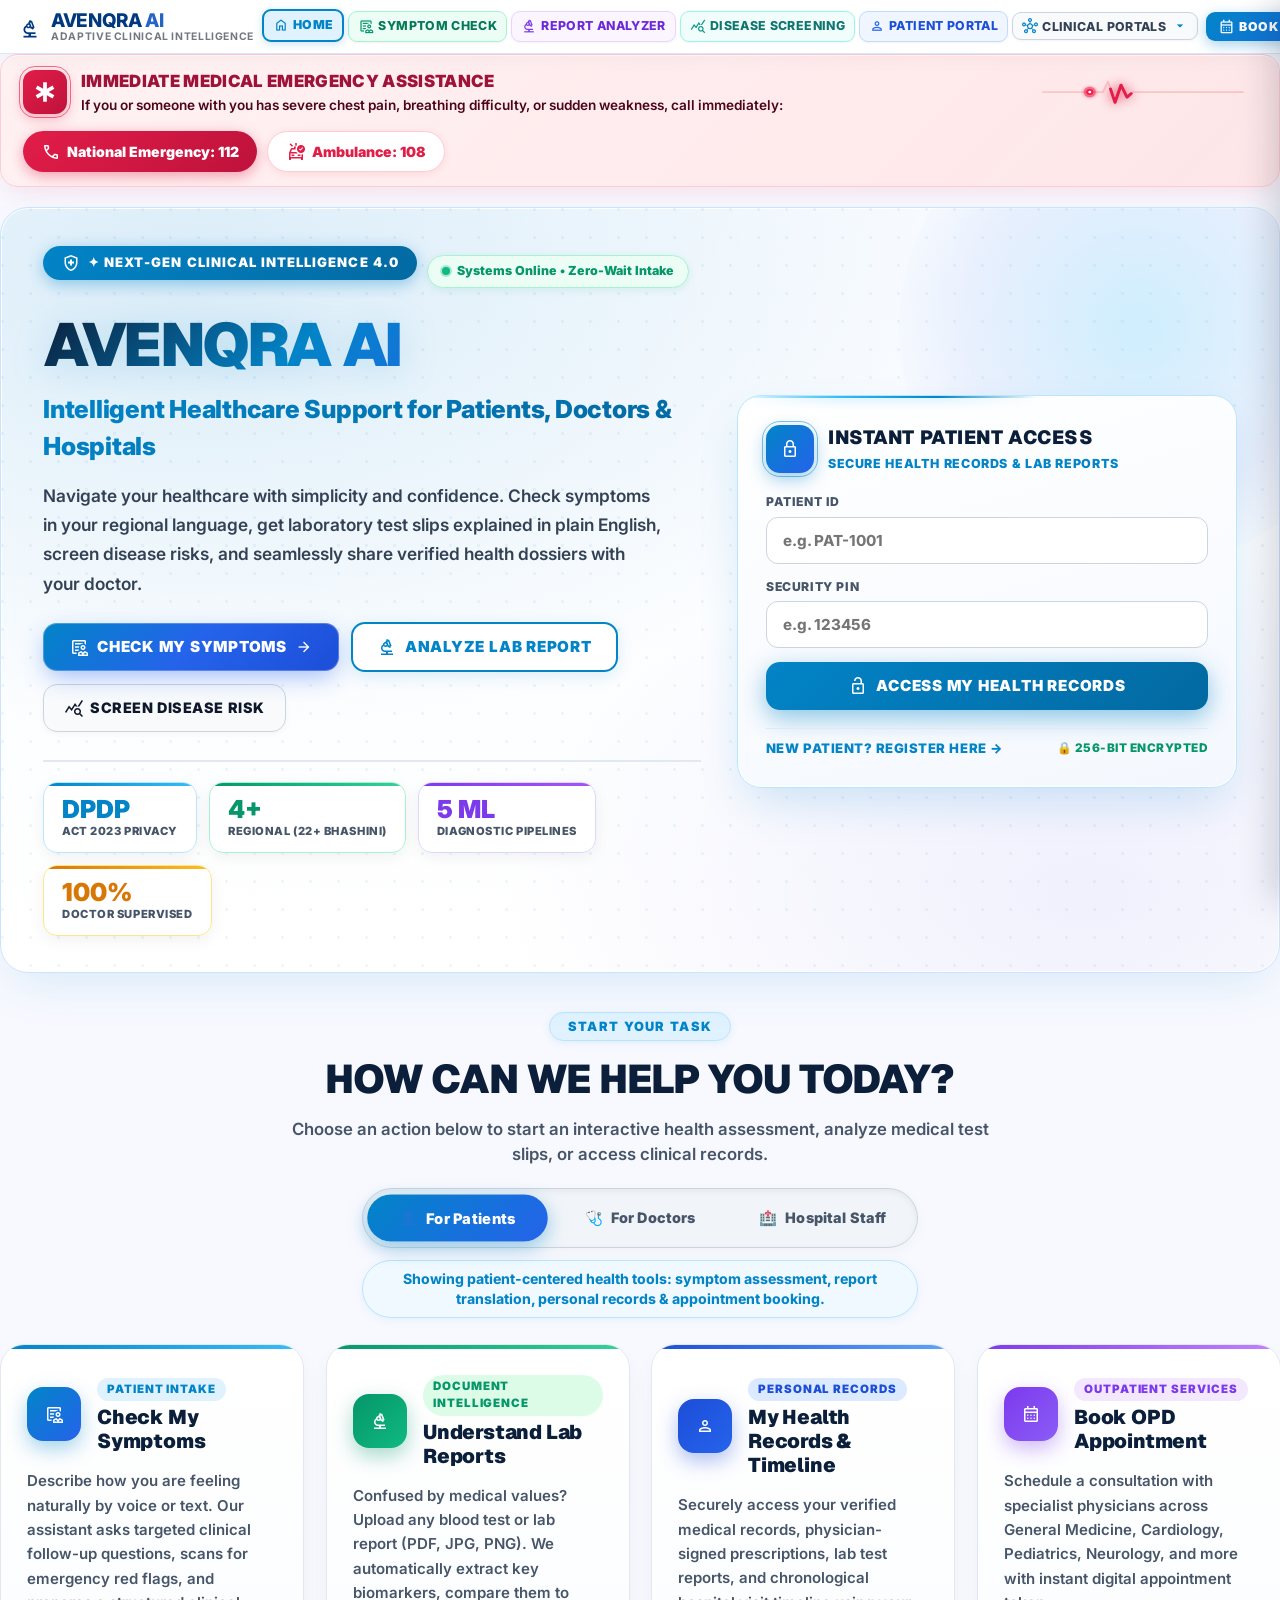
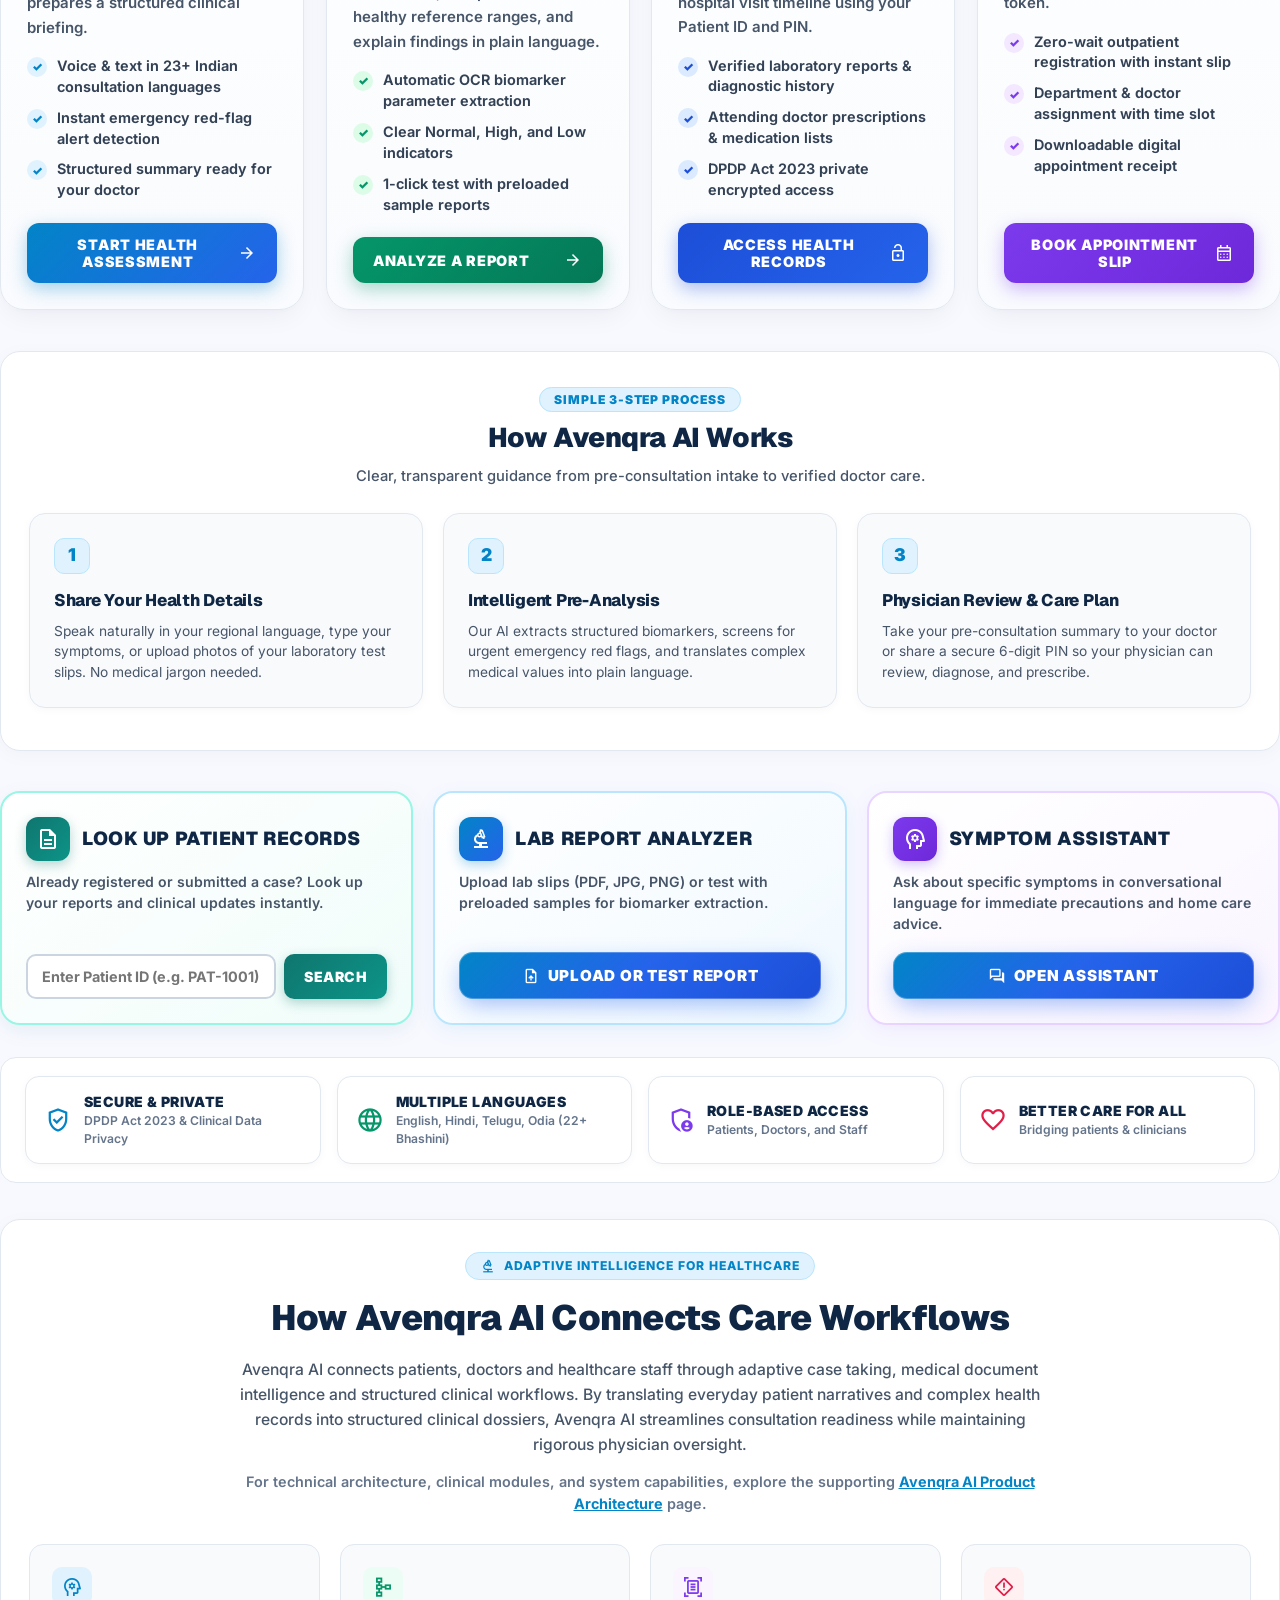
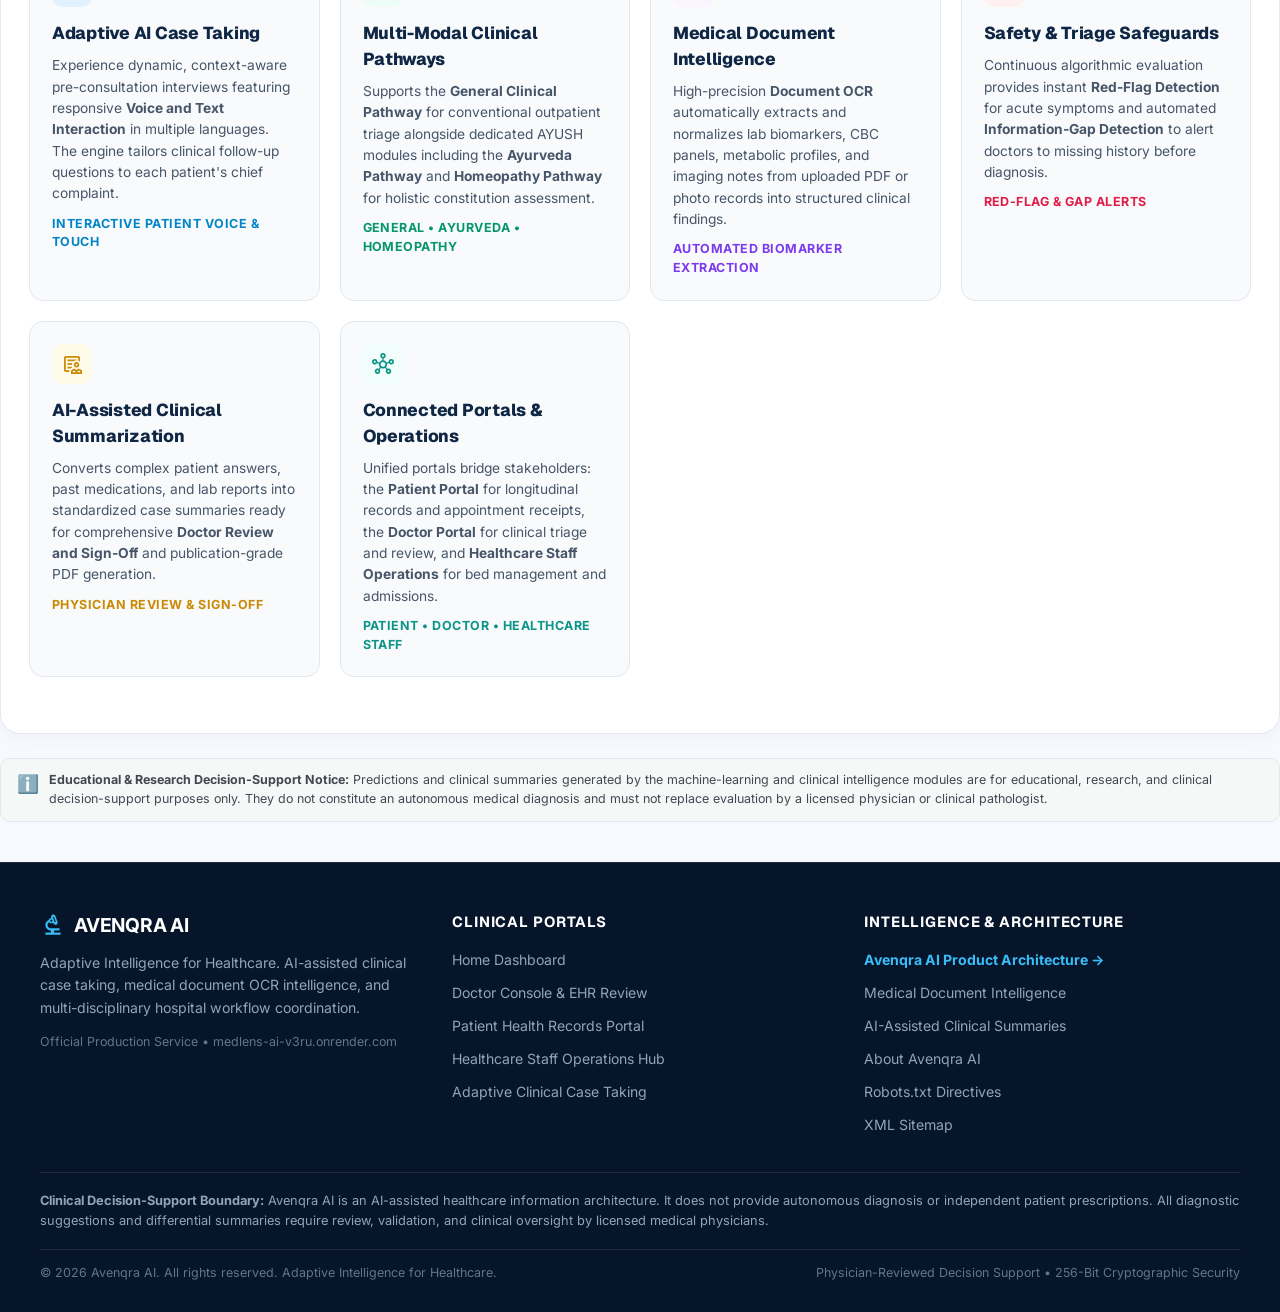
==== commit 622f50fa: "fix(ui): add bulletproof multi-layer animated EKG heartbeat tracer with native animateMotion pulse h" ====
--- a/disease_prediction/frontend/index.html
+++ b/disease_prediction/frontend/index.html
@@ -112,7 +112,7 @@
     <link href="https://fonts.googleapis.com/css2?family=Geist:wght@400;500;600;700;800&family=Inter:wght@400;500;600;700&display=swap" rel="stylesheet">
     
     <link href="https://fonts.googleapis.com/css2?family=Material+Symbols+Outlined:wght,FILL@100..700,0..1&display=swap" rel="stylesheet">
-    <link rel="stylesheet" href="style.css?v=20261116_v7">
+    <link rel="stylesheet" href="style.css?v=20261116_v9">
 </head>
 <body>
 
@@ -348,7 +348,7 @@
                     <svg viewBox="0 0 200 32" class="emergency-ekg-svg" preserveAspectRatio="none" aria-hidden="true">
                         <defs>
                             <filter id="em-ekg-neon-glow" x="-20%" y="-50%" width="140%" height="200%">
-                                <feGaussianBlur stdDeviation="2.5" result="glow"/>
+                                <feGaussianBlur stdDeviation="2" result="glow"/>
                                 <feMerge>
                                     <feMergeNode in="glow"/>
                                     <feMergeNode in="SourceGraphic"/>
@@ -358,11 +358,21 @@
                         <!-- Dim background track -->
                         <path class="em-ekg-track" d="M0,16 L60,16 L65,4 L72,28 L78,8 L84,22 L90,16 L200,16" />
                         <!-- High-intensity animated sweep beam with native SVG animate -->
-                        <path class="em-ekg-glow" d="M0,16 L60,16 L65,4 L72,28 L78,8 L84,22 L90,16 L200,16"
-                              pathLength="260" stroke="#e11d48" stroke-width="3" fill="none" stroke-linecap="round"
-                              stroke-dasharray="55 205" stroke-dashoffset="260" filter="url(#em-ekg-neon-glow)">
-                            <animate attributeName="stroke-dashoffset" from="260" to="-260" dur="1.8s" repeatCount="indefinite" />
+                        <path id="emergency-ekg-pulse-path" class="em-ekg-glow" d="M0,16 L60,16 L65,4 L72,28 L78,8 L84,22 L90,16 L200,16"
+                              pathLength="260" stroke="#e11d48" stroke-width="3" fill="none" stroke-linecap="round" stroke-linejoin="round"
+                              stroke-dasharray="60 200" filter="url(#em-ekg-neon-glow)">
+                            <animate attributeName="stroke-dashoffset" from="260" to="0" dur="1.8s" repeatCount="indefinite" />
                         </path>
+                        <!-- Luminous glowing tracer pulse head dot riding along the waveform -->
+                        <g class="em-ekg-dot-group">
+                            <animateMotion path="M0,16 L60,16 L65,4 L72,28 L78,8 L84,22 L90,16 L200,16" dur="1.8s" repeatCount="indefinite" />
+                            <!-- Outer neon halo -->
+                            <circle cx="0" cy="0" r="6" fill="#e11d48" opacity="0.6" filter="url(#em-ekg-neon-glow)" />
+                            <!-- Inner bright pulse head -->
+                            <circle cx="0" cy="0" r="3.5" fill="#ff1744" />
+                            <!-- Hot white core center -->
+                            <circle cx="0" cy="0" r="1.5" fill="#ffffff" />
+                        </g>
                     </svg>
                 </div>
                 <div class="emergency-buttons-wrap">
@@ -5414,7 +5424,7 @@
         <button type="button" id="mob-tab-admin" onclick="switchView('admin')" style="display: none;" aria-hidden="true"></button>
     </nav>
 
-    <script src="app.js?v=20260920_v5"></script>
+    <script src="app.js?v=20261116_v9"></script>
     <script src="voice_service.js?v=20260920_v1"></script>
     <script src="case_taking.js?v=20260920_v1"></script>
     <script src="voice_case_taking.js?v=20260920_v1"></script>
--- a/disease_prediction/frontend/style.css
+++ b/disease_prediction/frontend/style.css
@@ -11391,34 +11391,40 @@
     max-width: 200px;
     height: 28px;
     margin: 0 14px;
+    position: relative;
+    display: flex;
+    align-items: center;
 }
 .emergency-ekg-svg {
     width: 100%;
     height: 100%;
     display: block;
+    overflow: visible;
 }
 .em-ekg-track {
     stroke: rgba(239, 68, 68, 0.22) !important;
     stroke-width: 2 !important;
     fill: none !important;
     stroke-linecap: round !important;
+    stroke-linejoin: round !important;
 }
 .em-ekg-glow {
     stroke: #e11d48 !important;
-    stroke-width: 3 !important;
+    stroke-width: 3px !important;
     fill: none !important;
     stroke-linecap: round !important;
-    stroke-dasharray: 55 205 !important;
-    stroke-dashoffset: 260 !important;
+    stroke-linejoin: round !important;
+    stroke-dasharray: 60px 200px !important;
     animation: ekgSweep 1.8s linear infinite !important;
     filter: drop-shadow(0 0 6px rgba(225, 29, 72, 0.95)) !important;
+    will-change: stroke-dashoffset;
 }
 @keyframes ekgSweep {
     0% {
-        stroke-dashoffset: 260;
+        stroke-dashoffset: 260px;
     }
     100% {
-        stroke-dashoffset: -260;
+        stroke-dashoffset: 0px;
     }
 }
 @keyframes pulse {
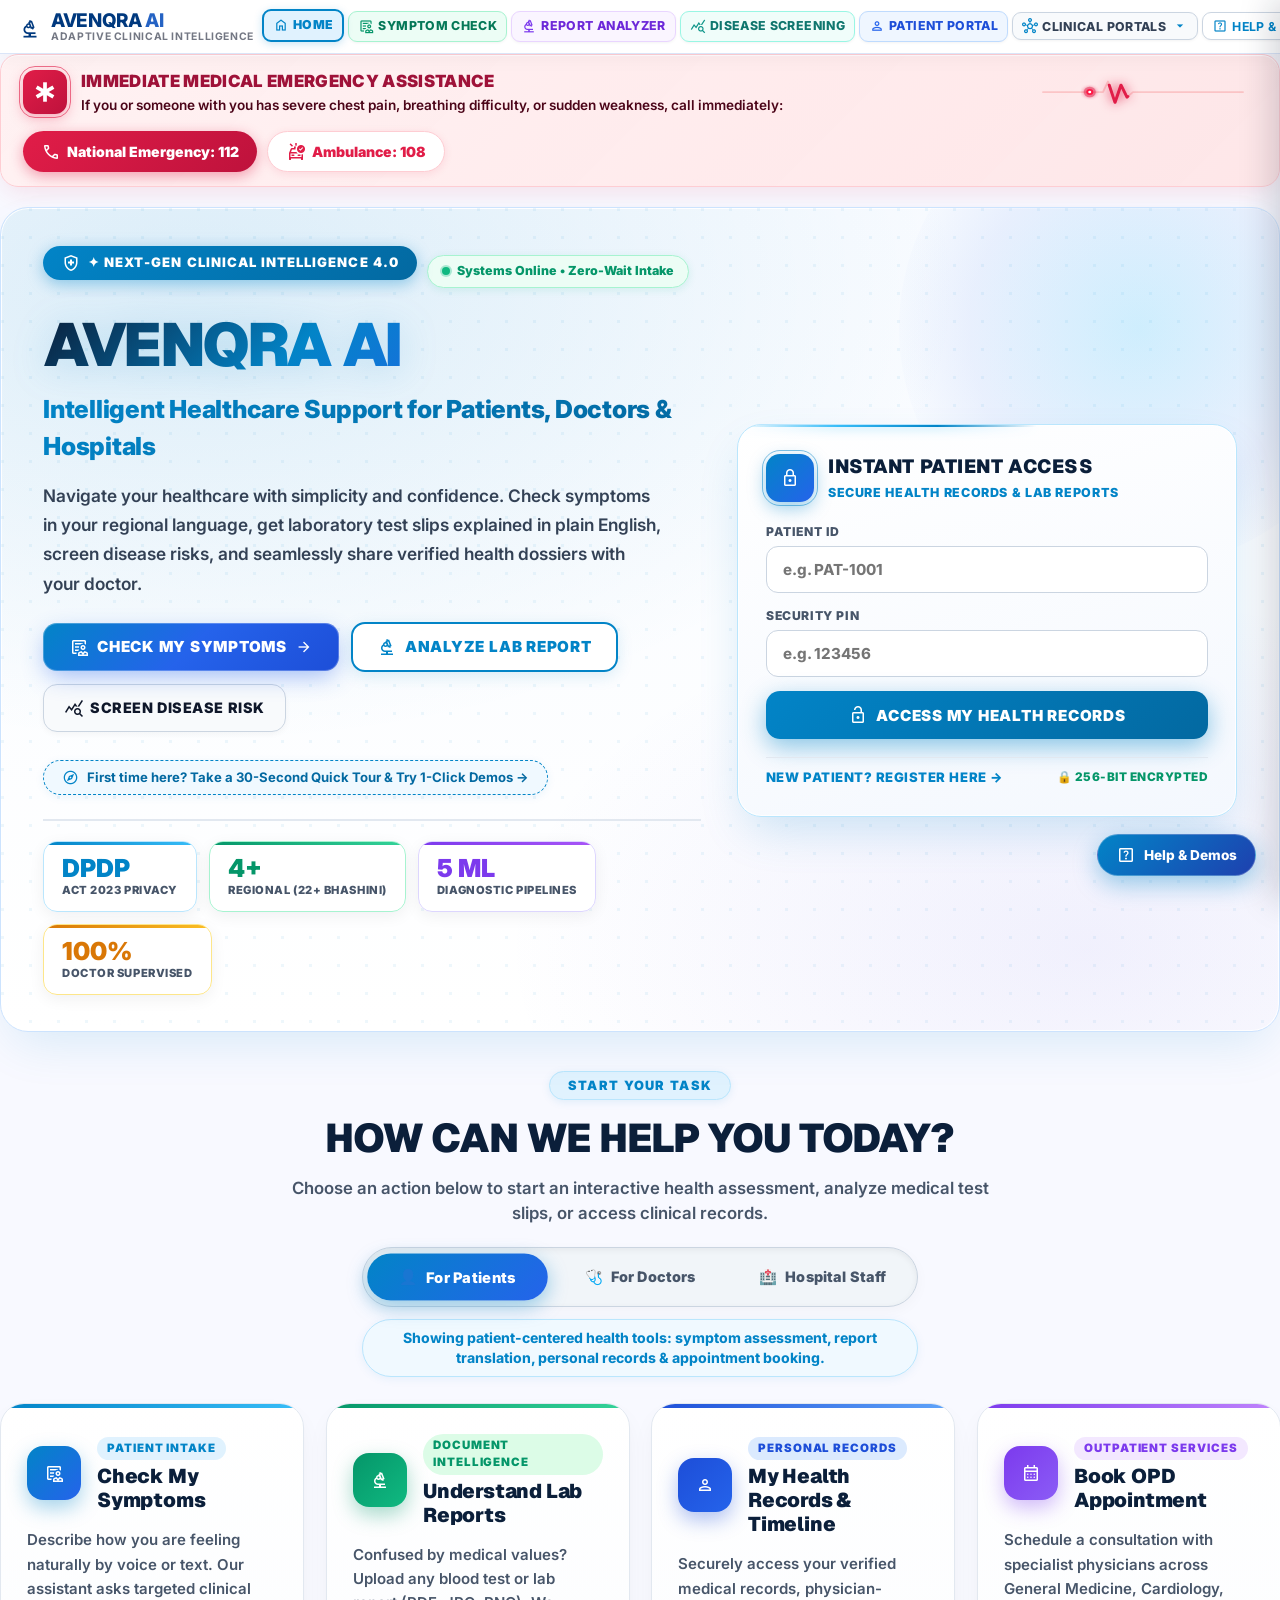
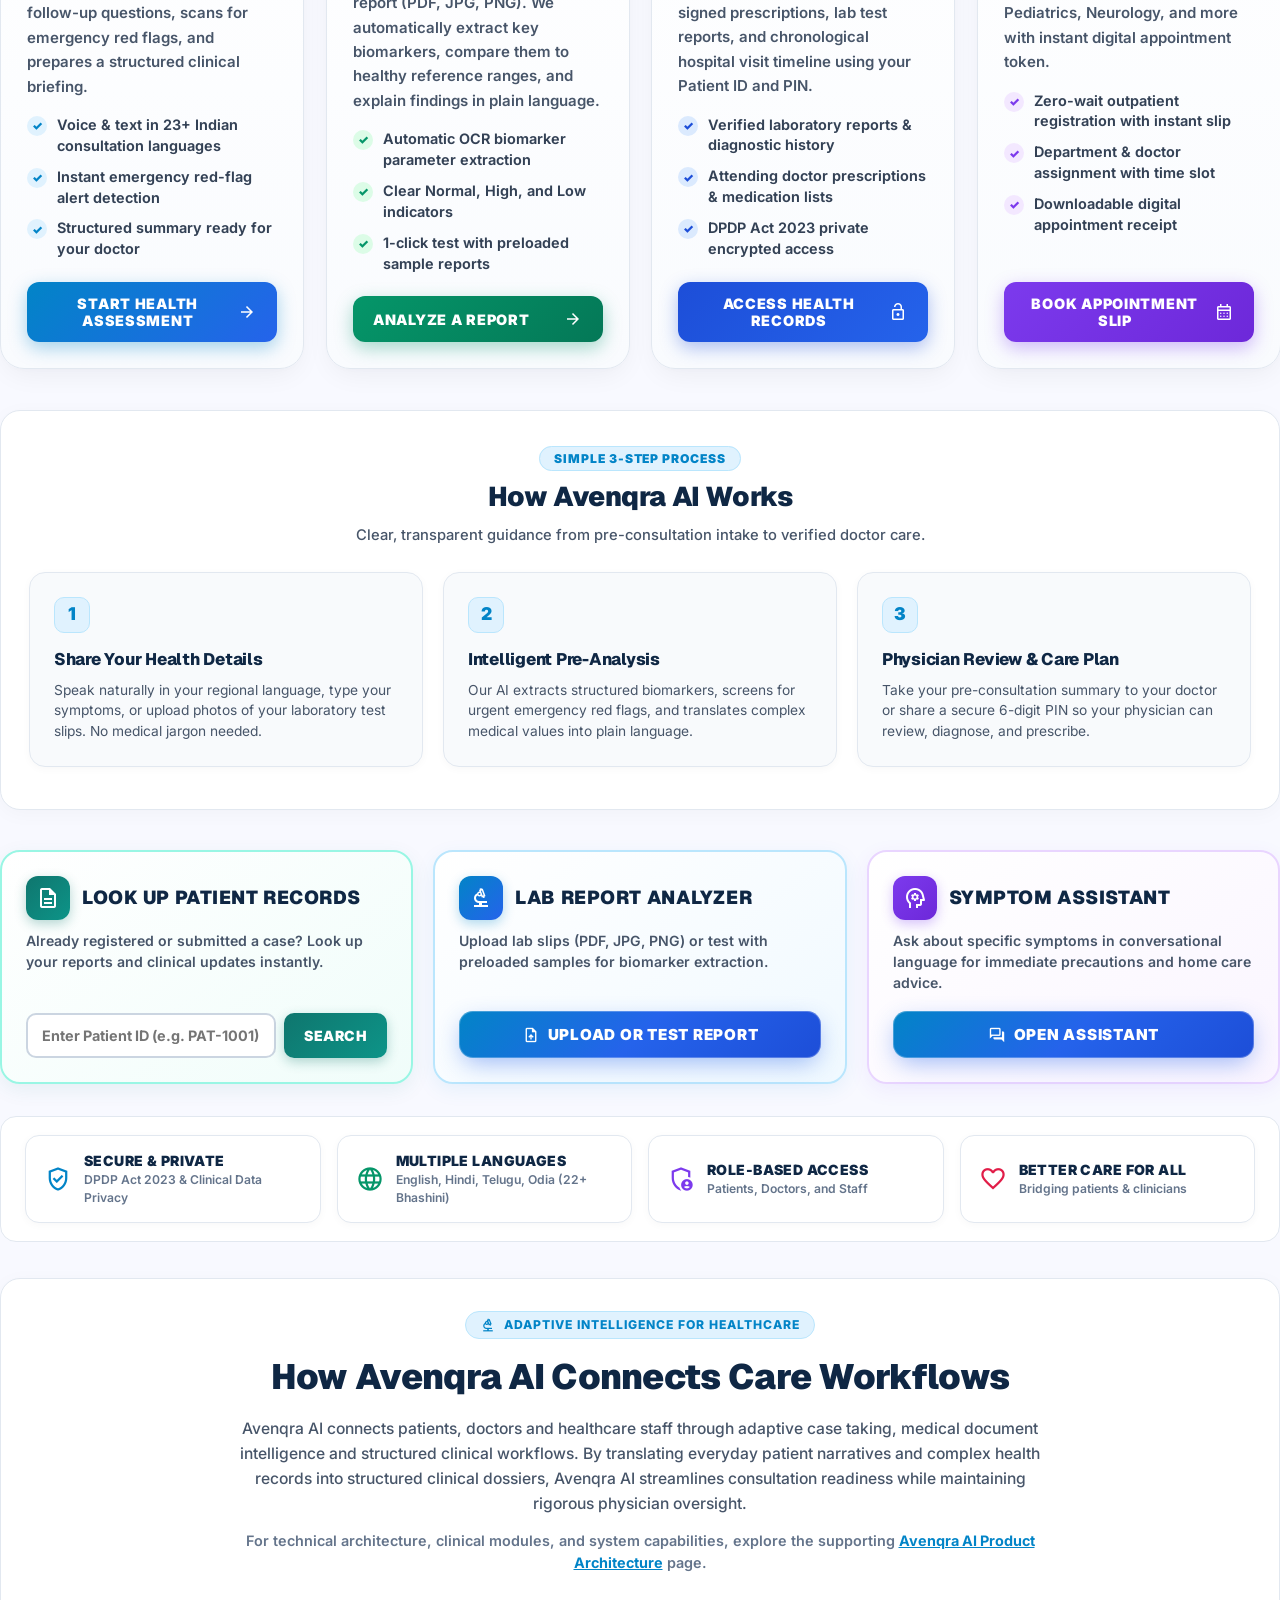
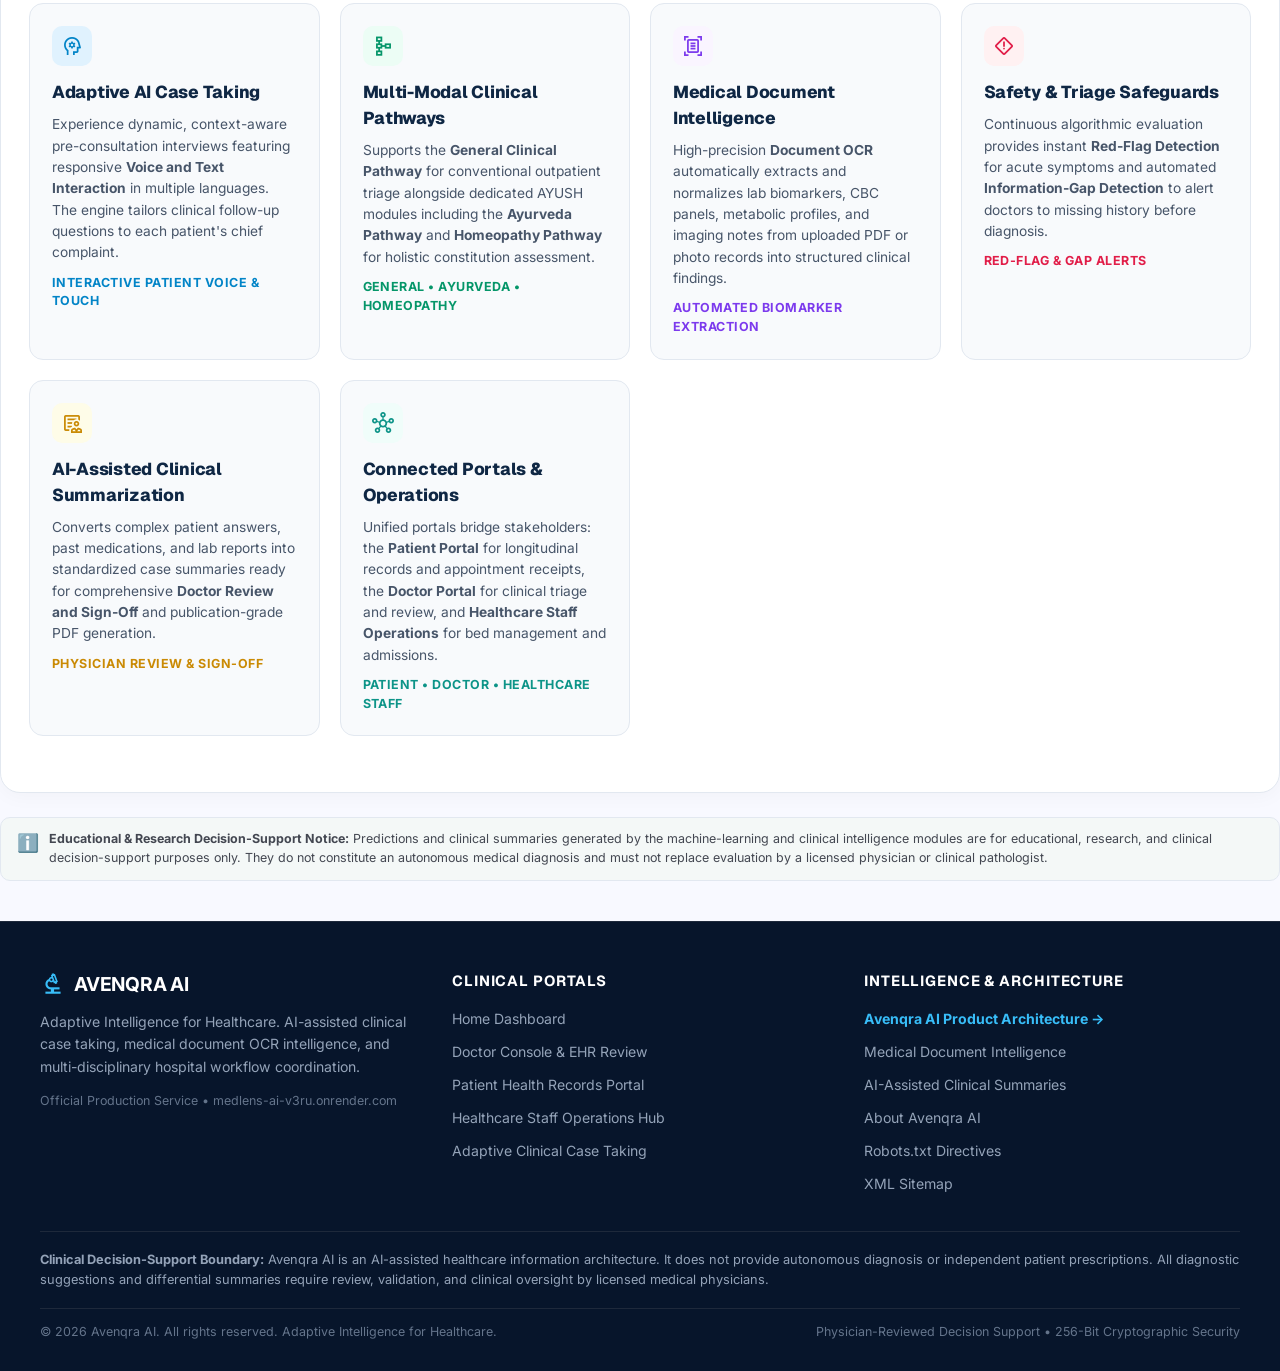
==== commit a9795fdd: "feat(market-ready): add comprehensive Patient Help Center, 1-click live demo scenarios, biomarker di" ====
--- a/disease_prediction/frontend/index.html
+++ b/disease_prediction/frontend/index.html
@@ -112,7 +112,7 @@
     <link href="https://fonts.googleapis.com/css2?family=Geist:wght@400;500;600;700;800&family=Inter:wght@400;500;600;700&display=swap" rel="stylesheet">
     
     <link href="https://fonts.googleapis.com/css2?family=Material+Symbols+Outlined:wght,FILL@100..700,0..1&display=swap" rel="stylesheet">
-    <link rel="stylesheet" href="style.css?v=20261116_v9">
+    <link rel="stylesheet" href="style.css?v=20261116_v10">
 </head>
 <body>
 
@@ -183,6 +183,11 @@
                 </div>
             </div>
 
+            <button type="button" class="nav-btn nav-help-btn" onclick="openHelpCenterModal()" title="Help Center, Patient Guide &amp; Interactive Demos" style="padding: 6px 14px; font-size: 0.82rem; font-weight: 700; border-radius: 9px; border: 1.5px solid #cbd5e1; background: #ffffff; color: #0284c7; display: inline-flex; align-items: center; gap: 6px; cursor: pointer; transition: all 0.2s ease;">
+                <span class="material-symbols-outlined" style="font-size: 18px; color: #0284c7;">help_center</span>
+                <span>HELP &amp; DEMOS</span>
+            </button>
+
             <button type="button" class="btn-primary" onclick="openPatientRegistrationModal()" style="background: linear-gradient(135deg, #0284c7 0%, #2563eb 100%); padding: 7px 16px; font-size: 0.82rem; font-weight: 900; letter-spacing: 0.05em; text-transform: uppercase; border-radius: 9px; box-shadow: 0 4px 14px rgba(2, 132, 199, 0.35); display: inline-flex; align-items: center; gap: 6px; border: none; cursor: pointer; color: white; white-space: nowrap; margin-left: 4px;" title="Register new outpatient and get appointment slip">
                 <span class="material-symbols-outlined" style="font-size: 17px;">calendar_month</span> <span class="doc-btn-text">BOOK APPOINTMENT</span>
             </button>
@@ -297,6 +302,13 @@
                     <div class="drawer-link-info">
                         <span class="drawer-link-title">Product Architecture</span>
                         <span class="drawer-link-desc">Public overview, modules &amp; clinical boundaries</span>
+                    </div>
+                </a>
+                <a href="javascript:void(0)" class="mobile-drawer-link" onclick="closeMobileNavDrawer(); openHelpCenterModal();">
+                    <span class="drawer-link-icon" style="background:#f0fdf4; color:#16a34a;"><span class="material-symbols-outlined">help_center</span></span>
+                    <div class="drawer-link-info">
+                        <span class="drawer-link-title">Help Center &amp; Live Demos</span>
+                        <span class="drawer-link-desc">Patient walkthrough, 1-click test scenarios &amp; FAQs</span>
                     </div>
                 </a>
             </div>
@@ -427,6 +439,12 @@
                                 <span>SCREEN DISEASE RISK</span>
                             </button>
                         </div>
+                        <div style="margin-top: 12px; margin-bottom: 4px;">
+                            <button type="button" class="hero-quick-tour-pill" onclick="openHelpCenterModal('guide')" title="Interactive 30-Second Platform Tour &amp; Live Demos">
+                                <span class="material-symbols-outlined" style="font-size: 17px; color: #0284c7;">explore</span>
+                                <span>First time here? Take a 30-Second Quick Tour &amp; Try 1-Click Demos &rarr;</span>
+                            </button>
+                        </div>
                         <div class="ml-stats-strip">
                             <div class="ml-stat-item stat-cyan">
                                 <span class="ml-stat-number">DPDP</span>
@@ -1978,6 +1996,31 @@
                     </div>
                 </div>
 
+                <!-- Interactive Patient Biomarker Guide & Normal Range Finder -->
+                <div class="biomarker-guide-card" style="margin-top: 18px; background: #ffffff; border: 1.5px solid #e2e8f0; border-radius: 14px; padding: 18px 20px; box-shadow: 0 2px 10px rgba(0,0,0,0.03);">
+                    <div style="display: flex; justify-content: space-between; align-items: center; flex-wrap: wrap; gap: 10px; margin-bottom: 10px;">
+                        <div style="display: flex; align-items: center; gap: 8px;">
+                            <span class="material-symbols-outlined" style="color: #0284c7; font-size: 22px;">menu_book</span>
+                            <h3 style="margin: 0; font-size: 0.98rem; font-weight: 800; color: #1e293b;">Patient Biomarker Guide &amp; Healthy Range Finder</h3>
+                        </div>
+                        <span style="font-size: 0.74rem; background: #e0f2fe; color: #0369a1; padding: 3px 10px; border-radius: 999px; font-weight: 700;">
+                            12 Standard Clinical Markers
+                        </span>
+                    </div>
+                    <p style="font-size: 0.82rem; color: #64748b; margin-top: 0; margin-bottom: 12px; line-height: 1.5;">
+                        Confused by medical abbreviations on your test slip? Click or search any blood parameter to view standard adult reference ranges, clinical meaning, and questions to ask your doctor.
+                    </p>
+                    <div style="margin-bottom: 12px; display: flex; gap: 8px;">
+                        <input type="text" id="biomarker-search-input" class="search-input" placeholder="Search marker (e.g., Hemoglobin, Platelets, Creatinine, TSH)..." oninput="filterBiomarkerGuide(this.value)" style="flex: 1; padding: 8px 14px; font-size: 0.84rem; border: 1.5px solid #cbd5e1; border-radius: 8px;">
+                        <button type="button" class="btn-secondary" onclick="resetBiomarkerGuide()" style="padding: 8px 14px; font-size: 0.82rem; font-weight: 700;">Reset</button>
+                    </div>
+                    <div id="biomarker-chips-container" style="display: flex; gap: 8px; flex-wrap: wrap; margin-bottom: 14px;">
+                        <!-- Chips injected dynamically by JS -->
+                    </div>
+                    <div id="biomarker-detail-display" style="background: #f8fafc; border: 1.5px solid #cbd5e1; border-radius: 10px; padding: 16px; display: none;">
+                        <!-- Selected biomarker detail view -->
+                    </div>
+                </div>
                 
                 <div id="anl-file-info-box" style="display: none; background: #f8fafc; border: 1px solid var(--card-border); border-radius: var(--radius-sm); padding: 14px 18px; margin-top: 16px;">
                     <div style="display: flex; justify-content: space-between; align-items: center; flex-wrap: wrap; gap: 10px;">
@@ -3655,6 +3698,402 @@
             </div>
         </section>
 
+    <!-- ==========================================================================
+         MEDLENS MARKET-READY PATIENT & CLINICIAN HELP CENTER & DEMO MODAL
+         ========================================================================== -->
+    <div id="help-center-modal" class="modal-backdrop" style="display: none; position: fixed; inset: 0; background: rgba(15, 23, 42, 0.7); backdrop-filter: blur(6px); z-index: 99999; align-items: center; justify-content: center; padding: 16px;" onclick="if(event.target === this) closeHelpCenterModal()">
+        <div class="modal-dialog help-center-dialog" style="max-width: 860px; width: 100%; max-height: 90vh; background: #ffffff; border-radius: 16px; box-shadow: 0 25px 60px rgba(0,0,0,0.3); display: flex; flex-direction: column; overflow: hidden; border: 1.5px solid #cbd5e1; margin: auto;">
+            <!-- Modal Header -->
+            <div style="background: linear-gradient(135deg, #0284c7 0%, #1e40af 100%); padding: 18px 24px; color: #ffffff; display: flex; justify-content: space-between; align-items: center;">
+                <div style="display: flex; align-items: center; gap: 12px;">
+                    <div style="width: 42px; height: 42px; border-radius: 10px; background: rgba(255,255,255,0.18); display: flex; align-items: center; justify-content: center;">
+                        <span class="material-symbols-outlined" style="font-size: 26px;">help_center</span>
+                    </div>
+                    <div>
+                        <h2 style="margin: 0; font-size: 1.25rem; font-weight: 800; letter-spacing: 0.02em;">MedLens Knowledge &amp; Live Demo Center</h2>
+                        <div style="font-size: 0.78rem; opacity: 0.92; margin-top: 2px;">Patient Guides &bull; 1-Click Interactive Demos &bull; Emergency SOS &bull; DPDP Compliance</div>
+                    </div>
+                </div>
+                <button type="button" onclick="closeHelpCenterModal()" style="background: transparent; border: none; color: #ffffff; font-size: 26px; cursor: pointer; line-height: 1; padding: 4px; border-radius: 6px;" aria-label="Close Help Center">&times;</button>
+            </div>
+
+            <!-- Modal Nav Tabs -->
+            <div class="help-nav-tabs" style="display: flex; background: #f8fafc; border-bottom: 1.5px solid #e2e8f0; padding: 0 16px; overflow-x: auto; gap: 4px;">
+                <button type="button" class="help-tab-btn active" id="help-tab-guide" onclick="switchHelpTab('guide')">
+                    <span class="material-symbols-outlined">explore</span> How It Works
+                </button>
+                <button type="button" class="help-tab-btn" id="help-tab-demos" onclick="switchHelpTab('demos')">
+                    <span class="material-symbols-outlined">play_circle</span> 1-Click Demos
+                </button>
+                <button type="button" class="help-tab-btn" id="help-tab-emergency" onclick="switchHelpTab('emergency')">
+                    <span class="material-symbols-outlined">emergency</span> Emergency SOS
+                </button>
+                <button type="button" class="help-tab-btn" id="help-tab-faq" onclick="switchHelpTab('faq')">
+                    <span class="material-symbols-outlined">quiz</span> FAQs
+                </button>
+                <button type="button" class="help-tab-btn" id="help-tab-compliance" onclick="switchHelpTab('compliance')">
+                    <span class="material-symbols-outlined">verified_user</span> Privacy &amp; Standards
+                </button>
+            </div>
+
+            <!-- Modal Body (Scrollable) -->
+            <div class="help-modal-body" style="padding: 22px 24px; overflow-y: auto; max-height: calc(90vh - 145px); background: #ffffff;">
+                
+                <!-- TAB 1: HOW IT WORKS -->
+                <div class="help-content-pane active" id="help-pane-guide">
+                    <div style="margin-bottom: 18px;">
+                        <h3 style="margin: 0 0 6px 0; font-size: 1.1rem; font-weight: 800; color: #0f172a;">The 4-Step MedLens Healthcare Journey</h3>
+                        <p style="margin: 0; font-size: 0.85rem; color: #64748b; line-height: 1.55;">
+                            Designed for patients and families to simplify healthcare navigation with clinical-grade safety, privacy, and speed.
+                        </p>
+                    </div>
+
+                    <div style="display: grid; grid-template-columns: repeat(auto-fit, minmax(240px, 1fr)); gap: 14px; margin-bottom: 22px;">
+                        <div style="background: #f0fdf4; border: 1.5px solid #bbf7d0; border-radius: 12px; padding: 16px;">
+                            <div style="display: flex; align-items: center; gap: 8px; margin-bottom: 8px;">
+                                <span style="background: #16a34a; color: white; width: 24px; height: 24px; border-radius: 50%; display: flex; align-items: center; justify-content: center; font-size: 0.75rem; font-weight: 800;">1</span>
+                                <h4 style="margin: 0; font-size: 0.95rem; font-weight: 800; color: #166534;">Check Symptoms Naturally</h4>
+                            </div>
+                            <p style="font-size: 0.82rem; color: #334155; margin: 0; line-height: 1.5;">
+                                Speak or type in <strong>English, Hindi, Telugu, or Odia</strong>. The AI asks targeted, clinically relevant follow-ups and instantly flags emergency red flags.
+                            </p>
+                        </div>
+
+                        <div style="background: #eff6ff; border: 1.5px solid #bfdbfe; border-radius: 12px; padding: 16px;">
+                            <div style="display: flex; align-items: center; gap: 8px; margin-bottom: 8px;">
+                                <span style="background: #2563eb; color: white; width: 24px; height: 24px; border-radius: 50%; display: flex; align-items: center; justify-content: center; font-size: 0.75rem; font-weight: 800;">2</span>
+                                <h4 style="margin: 0; font-size: 0.95rem; font-weight: 800; color: #1e40af;">Translate Medical Slips</h4>
+                            </div>
+                            <p style="font-size: 0.82rem; color: #334155; margin: 0; line-height: 1.5;">
+                                Upload any blood test or prescription (PDF/JPG/PNG). Automatic OCR extracts parameters, maps normal vs. abnormal ranges, and explains them in plain English.
+                            </p>
+                        </div>
+
+                        <div style="background: #faf5ff; border: 1.5px solid #e9d5ff; border-radius: 12px; padding: 16px;">
+                            <div style="display: flex; align-items: center; gap: 8px; margin-bottom: 8px;">
+                                <span style="background: #7c3aed; color: white; width: 24px; height: 24px; border-radius: 50%; display: flex; align-items: center; justify-content: center; font-size: 0.75rem; font-weight: 800;">3</span>
+                                <h4 style="margin: 0; font-size: 0.95rem; font-weight: 800; color: #6b21a8;">Screen Disease Risks</h4>
+                            </div>
+                            <p style="font-size: 0.82rem; color: #334155; margin: 0; line-height: 1.5;">
+                                Simulate diagnostic risk predictions for Anemia, Dengue, Liver disorders, Thyroid conditions, or Malaria using calibrated machine-learning models.
+                            </p>
+                        </div>
+
+                        <div style="background: #fff7ed; border: 1.5px solid #fed7aa; border-radius: 12px; padding: 16px;">
+                            <div style="display: flex; align-items: center; gap: 8px; margin-bottom: 8px;">
+                                <span style="background: #ea580c; color: white; width: 24px; height: 24px; border-radius: 50%; display: flex; align-items: center; justify-content: center; font-size: 0.75rem; font-weight: 800;">4</span>
+                                <h4 style="margin: 0; font-size: 0.95rem; font-weight: 800; color: #9a3412;">Doctor Handoff &amp; OPD Token</h4>
+                            </div>
+                            <p style="font-size: 0.82rem; color: #334155; margin: 0; line-height: 1.5;">
+                                1-Click WhatsApp doctor summary, downloadable PDF briefing, and instant outpatient registration token for zero waiting time at the clinic.
+                            </p>
+                        </div>
+                    </div>
+
+                    <div style="background: #f8fafc; border: 1.5px solid #e2e8f0; border-radius: 12px; padding: 16px; display: flex; justify-content: space-between; align-items: center; flex-wrap: wrap; gap: 12px;">
+                        <div>
+                            <div style="font-weight: 800; font-size: 0.95rem; color: #0f172a;">Ready to try MedLens right now?</div>
+                            <div style="font-size: 0.82rem; color: #64748b;">Explore our pre-loaded interactive test cases without needing a real medical slip.</div>
+                        </div>
+                        <button type="button" class="btn-primary" onclick="switchHelpTab('demos')" style="padding: 10px 20px; font-weight: 800; font-size: 0.84rem; display: inline-flex; align-items: center; gap: 6px;">
+                            <span>Try 1-Click Demos</span>
+                            <span class="material-symbols-outlined" style="font-size: 18px;">arrow_forward</span>
+                        </button>
+                    </div>
+                </div>
+
+                <!-- TAB 2: 1-CLICK INTERACTIVE DEMOS -->
+                <div class="help-content-pane" id="help-pane-demos">
+                    <div style="margin-bottom: 16px;">
+                        <h3 style="margin: 0 0 6px 0; font-size: 1.1rem; font-weight: 800; color: #0f172a;">Instant Evaluation Demos</h3>
+                        <p style="margin: 0; font-size: 0.85rem; color: #64748b; line-height: 1.5;">
+                            Click any scenario below to immediately test how MedLens processes real-world clinical situations across patients, doctors, and hospital operations:
+                        </p>
+                    </div>
+
+                    <div style="display: grid; grid-template-columns: repeat(auto-fit, minmax(250px, 1fr)); gap: 14px;">
+                        <!-- Demo 1 -->
+                        <div class="demo-scenario-card">
+                            <div>
+                                <div style="display: flex; justify-content: space-between; align-items: center; margin-bottom: 8px;">
+                                    <span style="font-size: 1.5rem;">🧠</span>
+                                    <span style="font-size: 0.7rem; background: #e0f2fe; color: #0369a1; padding: 2px 8px; border-radius: 999px; font-weight: 800;">PATIENT INTAKE</span>
+                                </div>
+                                <h4 style="margin: 0 0 4px 0; font-size: 0.95rem; font-weight: 800; color: #0f172a;">Acute Migraine &amp; Photophobia</h4>
+                                <p style="font-size: 0.78rem; color: #64748b; margin: 0 0 14px 0; line-height: 1.45;">
+                                    Preloads a case with right-sided throbbing headache, bright light sensitivity, and nausea. Tests adaptive neurological follow-ups.
+                                </p>
+                            </div>
+                            <button type="button" class="btn-primary" onclick="launchDemoScenario('migraine')" style="width: 100%; justify-content: center; font-size: 0.8rem; padding: 8px 12px; font-weight: 700;">
+                                Launch Migraine Demo &rarr;
+                            </button>
+                        </div>
+
+                        <!-- Demo 2 -->
+                        <div class="demo-scenario-card">
+                            <div>
+                                <div style="display: flex; justify-content: space-between; align-items: center; margin-bottom: 8px;">
+                                    <span style="font-size: 1.5rem;">🫄</span>
+                                    <span style="font-size: 0.7rem; background: #fef3c7; color: #b45309; padding: 2px 8px; border-radius: 999px; font-weight: 800;">PATIENT INTAKE</span>
+                                </div>
+                                <h4 style="margin: 0 0 4px 0; font-size: 0.95rem; font-weight: 800; color: #0f172a;">Gastric Acidity &amp; Epigastric Pain</h4>
+                                <p style="font-size: 0.78rem; color: #64748b; margin: 0 0 14px 0; line-height: 1.45;">
+                                    Preloads post-meal burning stomach pain for 3 days. Demonstrates how the AI avoids cardiac cross-talk and asks focused GI questions.
+                                </p>
+                            </div>
+                            <button type="button" class="btn-primary" onclick="launchDemoScenario('acidity')" style="width: 100%; justify-content: center; font-size: 0.8rem; padding: 8px 12px; font-weight: 700;">
+                                Launch Acidity Demo &rarr;
+                            </button>
+                        </div>
+
+                        <!-- Demo 3 -->
+                        <div class="demo-scenario-card">
+                            <div>
+                                <div style="display: flex; justify-content: space-between; align-items: center; margin-bottom: 8px;">
+                                    <span style="font-size: 1.5rem;">🩸</span>
+                                    <span style="font-size: 0.7rem; background: #fee2e2; color: #b91c1c; padding: 2px 8px; border-radius: 999px; font-weight: 800;">DOCUMENT OCR</span>
+                                </div>
+                                <h4 style="margin: 0 0 4px 0; font-size: 0.95rem; font-weight: 800; color: #0f172a;">CBC Lab Report (Anemia Slip)</h4>
+                                <p style="font-size: 0.78rem; color: #64748b; margin: 0 0 14px 0; line-height: 1.45;">
+                                    Loads a sample Hemogram with low Hemoglobin and low Ferritin. Demonstrates OCR biomarker extraction and plain English explanations.
+                                </p>
+                            </div>
+                            <button type="button" class="btn-primary" onclick="launchDemoScenario('anemia_report')" style="width: 100%; justify-content: center; font-size: 0.8rem; padding: 8px 12px; font-weight: 700;">
+                                Analyze CBC Slip &rarr;
+                            </button>
+                        </div>
+
+                        <!-- Demo 4 -->
+                        <div class="demo-scenario-card">
+                            <div>
+                                <div style="display: flex; justify-content: space-between; align-items: center; margin-bottom: 8px;">
+                                    <span style="font-size: 1.5rem;">👤</span>
+                                    <span style="font-size: 0.7rem; background: #dcfce7; color: #15803d; padding: 2px 8px; border-radius: 999px; font-weight: 800;">PATIENT PORTAL</span>
+                                </div>
+                                <h4 style="margin: 0 0 4px 0; font-size: 0.95rem; font-weight: 800; color: #0f172a;">Sample Patient Vault (PAT-1001)</h4>
+                                <p style="font-size: 0.78rem; color: #64748b; margin: 0 0 14px 0; line-height: 1.45;">
+                                    Auto-logs into demo patient PAT-1001 to view signed prescriptions, chronological visit timelines, and laboratory test history.
+                                </p>
+                            </div>
+                            <button type="button" class="btn-primary" onclick="launchDemoScenario('patient_portal')" style="width: 100%; justify-content: center; font-size: 0.8rem; padding: 8px 12px; font-weight: 700;">
+                                Open Patient Vault &rarr;
+                            </button>
+                        </div>
+
+                        <!-- Demo 5 -->
+                        <div class="demo-scenario-card">
+                            <div>
+                                <div style="display: flex; justify-content: space-between; align-items: center; margin-bottom: 8px;">
+                                    <span style="font-size: 1.5rem;">🏥</span>
+                                    <span style="font-size: 0.7rem; background: #f3e8ff; color: #7e22ce; padding: 2px 8px; border-radius: 999px; font-weight: 800;">HOSPITAL STAFF</span>
+                                </div>
+                                <h4 style="margin: 0 0 4px 0; font-size: 0.95rem; font-weight: 800; color: #0f172a;">Hospital Staff Operations Hub</h4>
+                                <p style="font-size: 0.78rem; color: #64748b; margin: 0 0 14px 0; line-height: 1.45;">
+                                    Opens the 4-role operations dashboard: live ward bed inventory, ICU capacity, OPD token queue, and inpatient billing invoices.
+                                </p>
+                            </div>
+                            <button type="button" class="btn-primary" onclick="launchDemoScenario('staff_operations')" style="width: 100%; justify-content: center; font-size: 0.8rem; padding: 8px 12px; font-weight: 700;">
+                                Open Operations Hub &rarr;
+                            </button>
+                        </div>
+
+                        <!-- Demo 6 -->
+                        <div class="demo-scenario-card">
+                            <div>
+                                <div style="display: flex; justify-content: space-between; align-items: center; margin-bottom: 8px;">
+                                    <span style="font-size: 1.5rem;">🩺</span>
+                                    <span style="font-size: 0.7rem; background: #e0e7ff; color: #3730a3; padding: 2px 8px; border-radius: 999px; font-weight: 800;">PHYSICIAN WORKSTATION</span>
+                                </div>
+                                <h4 style="margin: 0 0 4px 0; font-size: 0.95rem; font-weight: 800; color: #0f172a;">Doctor Clinical Console</h4>
+                                <p style="font-size: 0.78rem; color: #64748b; margin: 0 0 14px 0; line-height: 1.45;">
+                                    Opens physician triage workstation to review AI pre-consultation briefings, red-flag alerts, and author NMC-compliant e-prescriptions.
+                                </p>
+                            </div>
+                            <button type="button" class="btn-primary" onclick="launchDemoScenario('doctor_console')" style="width: 100%; justify-content: center; font-size: 0.8rem; padding: 8px 12px; font-weight: 700;">
+                                Open Doctor Console &rarr;
+                            </button>
+                        </div>
+                    </div>
+                </div>
+
+                <!-- TAB 3: EMERGENCY SOS -->
+                <div class="help-content-pane" id="help-pane-emergency">
+                    <div style="background: #fef2f2; border: 2px solid #f87171; border-radius: 12px; padding: 18px 20px; margin-bottom: 20px;">
+                        <div style="display: flex; align-items: center; gap: 10px; margin-bottom: 8px;">
+                            <span class="material-symbols-outlined" style="color: #dc2626; font-size: 26px;">crisis_alert</span>
+                            <h3 style="margin: 0; font-size: 1.05rem; font-weight: 800; color: #991b1b;">Immediate Medical Danger Warning</h3>
+                        </div>
+                        <p style="font-size: 0.85rem; color: #7f1d1d; margin: 0; line-height: 1.55;">
+                            If you or someone nearby experiences <strong>crushing chest pain, severe shortness of breath, sudden facial drooping or arm weakness, inability to speak, or uncontrollable bleeding</strong>, DO NOT wait for online triage. Call emergency services immediately.
+                        </p>
+                    </div>
+
+                    <h4 style="margin: 0 0 12px 0; font-size: 0.95rem; font-weight: 800; color: #0f172a;">24/7 Verified Healthcare Helplines (India)</h4>
+                    <div style="display: grid; grid-template-columns: repeat(auto-fit, minmax(250px, 1fr)); gap: 12px; margin-bottom: 20px;">
+                        <a href="tel:112" class="emergency-sos-card">
+                            <div>
+                                <div style="font-weight: 800; font-size: 0.95rem;">National Emergency</div>
+                                <div style="font-size: 0.78rem; opacity: 0.85;">All-in-one Police, Fire &amp; Medical</div>
+                            </div>
+                            <span style="font-size: 1.15rem; font-weight: 900; background: #e11d48; color: white; padding: 4px 12px; border-radius: 8px;">112</span>
+                        </a>
+
+                        <a href="tel:108" class="emergency-sos-card">
+                            <div>
+                                <div style="font-weight: 800; font-size: 0.95rem;">Medical Ambulance</div>
+                                <div style="font-size: 0.78rem; opacity: 0.85;">Emergency Patient Transport</div>
+                            </div>
+                            <span style="font-size: 1.15rem; font-weight: 900; background: #e11d48; color: white; padding: 4px 12px; border-radius: 8px;">108</span>
+                        </a>
+
+                        <a href="tel:14416" class="emergency-sos-card" style="background: #eff6ff; border-color: #bfdbfe; color: #1e40af;">
+                            <div>
+                                <div style="font-weight: 800; font-size: 0.95rem;">Tele-MANAS</div>
+                                <div style="font-size: 0.78rem; opacity: 0.85;">24/7 Govt. Mental Health Support</div>
+                            </div>
+                            <span style="font-size: 1.05rem; font-weight: 900; background: #2563eb; color: white; padding: 4px 10px; border-radius: 8px;">14416</span>
+                        </a>
+
+                        <a href="tel:1091" class="emergency-sos-card" style="background: #faf5ff; border-color: #e9d5ff; color: #6b21a8;">
+                            <div>
+                                <div style="font-weight: 800; font-size: 0.95rem;">Women Helpline</div>
+                                <div style="font-size: 0.78rem; opacity: 0.85;">Safety &amp; Distress Response</div>
+                            </div>
+                            <span style="font-size: 1.05rem; font-weight: 900; background: #7c3aed; color: white; padding: 4px 10px; border-radius: 8px;">1091</span>
+                        </a>
+
+                        <a href="tel:1800116117" class="emergency-sos-card" style="background: #f0fdf4; border-color: #bbf7d0; color: #166534;">
+                            <div>
+                                <div style="font-weight: 800; font-size: 0.95rem;">Poison Information</div>
+                                <div style="font-size: 0.78rem; opacity: 0.85;">National Poison Centre (AIIMS)</div>
+                            </div>
+                            <span style="font-size: 0.88rem; font-weight: 900; background: #16a34a; color: white; padding: 4px 8px; border-radius: 8px;">1800-116-117</span>
+                        </a>
+                    </div>
+                </div>
+
+                <!-- TAB 4: FAQS -->
+                <div class="help-content-pane" id="help-pane-faq">
+                    <div style="margin-bottom: 16px;">
+                        <h3 style="margin: 0 0 6px 0; font-size: 1.1rem; font-weight: 800; color: #0f172a;">Frequently Asked Questions</h3>
+                        <p style="margin: 0; font-size: 0.85rem; color: #64748b;">
+                            Clear answers to everyday questions about MedLens clinical intelligence and privacy.
+                        </p>
+                    </div>
+
+                    <div class="faq-accordion-item">
+                        <button type="button" class="faq-accordion-header" onclick="toggleFaqAccordion(this)">
+                            <span>Is my medical information secure and private under Indian law?</span>
+                            <span class="material-symbols-outlined" style="font-size: 20px;">expand_more</span>
+                        </button>
+                        <div class="faq-accordion-body">
+                            Yes. MedLens is architected in full alignment with the <strong>Digital Personal Data Protection (DPDP) Act 2023</strong>. All medical records and test slips are encrypted with AES-256 at rest and TLS 1.3 in transit. Patient dossiers are strictly accessible only via patient-authenticated PIN credentials, with zero commercial monetization or data brokerage.
+                        </div>
+                    </div>
+
+                    <div class="faq-accordion-item">
+                        <button type="button" class="faq-accordion-header" onclick="toggleFaqAccordion(this)">
+                            <span>Does MedLens provide an official medical diagnosis?</span>
+                            <span class="material-symbols-outlined" style="font-size: 20px;">expand_more</span>
+                        </button>
+                        <div class="faq-accordion-body">
+                            No. MedLens functions as a <strong>Class I Clinical Decision Support System (CDSS)</strong> designed for pre-consultation patient intake, triage assessment, and clinical documentation support under the National Medical Commission (NMC) Telemedicine Guidelines. Final diagnostic confirmation, clinical prescriptions, and treatment plans always require review and sign-off by a registered medical practitioner.
+                        </div>
+                    </div>
+
+                    <div class="faq-accordion-item">
+                        <button type="button" class="faq-accordion-header" onclick="toggleFaqAccordion(this)">
+                            <span>How does the AI choose which questions to ask about my symptoms?</span>
+                            <span class="material-symbols-outlined" style="font-size: 20px;">expand_more</span>
+                        </button>
+                        <div class="faq-accordion-body">
+                            Our adaptive clinical conversation engine extracts structured symptom concepts (location, quality, onset, severity, triggers) using clinical ontology frameworks (OPQRST). Every question is prioritized based on your reported complaint and missing diagnostic information, preventing unrelated or generic inquiries.
+                        </div>
+                    </div>
+
+                    <div class="faq-accordion-item">
+                        <button type="button" class="faq-accordion-header" onclick="toggleFaqAccordion(this)">
+                            <span>Which regional Indian languages can I speak or type in?</span>
+                            <span class="material-symbols-outlined" style="font-size: 20px;">expand_more</span>
+                        </button>
+                        <div class="faq-accordion-body">
+                            The platform natively supports full multilingual voice and text conversations in <strong>English, Hindi (हिंदी), Telugu (తెలుగు), and Odia (ଓଡ଼ିଆ)</strong> with phoneme-level speech recognition, automated dialect normalization, and colloquial phrase mapping (e.g., "pet dard", "tala noppi").
+                        </div>
+                    </div>
+
+                    <div class="faq-accordion-item">
+                        <button type="button" class="faq-accordion-header" onclick="toggleFaqAccordion(this)">
+                            <span>How do I share my health summary with my attending doctor?</span>
+                            <span class="material-symbols-outlined" style="font-size: 20px;">expand_more</span>
+                        </button>
+                        <div class="faq-accordion-body">
+                            Upon completing an intake session, you can: 1) Download an official ABDM HL7 FHIR-compliant PDF dossier; 2) Click "WhatsApp Doctor Note" to open a pre-formatted message; or 3) Click "Copy Doctor Note" to paste directly into your consultation chat.
+                        </div>
+                    </div>
+
+                    <div class="faq-accordion-item">
+                        <button type="button" class="faq-accordion-header" onclick="toggleFaqAccordion(this)">
+                            <span>What happens if I enter an emergency symptom like chest pain?</span>
+                            <span class="material-symbols-outlined" style="font-size: 20px;">expand_more</span>
+                        </button>
+                        <div class="faq-accordion-body">
+                            The engine's Safety &amp; Red-Flag Interceptor immediately halts non-critical questions, flags the case as High Acuity Triage (Red), and displays one-touch emergency call buttons for National Emergency (112) and Ambulance (108).
+                        </div>
+                    </div>
+                </div>
+
+                <!-- TAB 5: PRIVACY & COMPLIANCE -->
+                <div class="help-content-pane" id="help-pane-compliance">
+                    <div style="margin-bottom: 16px;">
+                        <h3 style="margin: 0 0 6px 0; font-size: 1.1rem; font-weight: 800; color: #0f172a;">Clinical Governance &amp; Regulatory Standards</h3>
+                        <p style="margin: 0; font-size: 0.85rem; color: #64748b;">
+                            MedLens AI is built following rigorous healthcare data sovereignty, ethical AI, and medical device guidance.
+                        </p>
+                    </div>
+
+                    <div style="display: grid; grid-template-columns: repeat(auto-fit, minmax(240px, 1fr)); gap: 14px; margin-bottom: 20px;">
+                        <div style="background: #f8fafc; border: 1.5px solid #cbd5e1; border-radius: 12px; padding: 16px;">
+                            <div style="font-weight: 800; font-size: 0.95rem; color: #0284c7; margin-bottom: 6px;">
+                                🛡️ DPDP Act 2023 Compliant
+                            </div>
+                            <p style="font-size: 0.8rem; color: #475569; margin: 0; line-height: 1.5;">
+                                Data sovereignty strictly maintained within India. Strict purpose limitation, zero retention of unauthenticated session transcripts, and cryptographic patient access barriers.
+                            </p>
+                        </div>
+
+                        <div style="background: #f8fafc; border: 1.5px solid #cbd5e1; border-radius: 12px; padding: 16px;">
+                            <div style="font-weight: 800; font-size: 0.95rem; color: #16a34a; margin-bottom: 6px;">
+                                🩺 NMC Telemedicine 2020 Aligned
+                            </div>
+                            <p style="font-size: 0.8rem; color: #475569; margin: 0; line-height: 1.5;">
+                                Built to augment—not replace—Registered Medical Practitioners (RMPs). Preserves physician clinical primacy with pre-consultation briefings and audit-trailed signoffs.
+                            </p>
+                        </div>
+
+                        <div style="background: #f8fafc; border: 1.5px solid #cbd5e1; border-radius: 12px; padding: 16px;">
+                            <div style="font-weight: 800; font-size: 0.95rem; color: #7c3aed; margin-bottom: 6px;">
+                                ⚡ ABDM HL7 FHIR Interoperability
+                            </div>
+                            <p style="font-size: 0.8rem; color: #475569; margin: 0; line-height: 1.5;">
+                                Case sheets and laboratory extractions format seamlessly into HL7 FHIR standard schemas compatible with the Ayushman Bharat Digital Mission (ABDM) electronic health records.
+                            </p>
+                        </div>
+
+                        <div style="background: #f8fafc; border: 1.5px solid #cbd5e1; border-radius: 12px; padding: 16px;">
+                            <div style="font-weight: 800; font-size: 0.95rem; color: #ea580c; margin-bottom: 6px;">
+                                🔒 ISO 27001 Security Practice
+                            </div>
+                            <p style="font-size: 0.8rem; color: #475569; margin: 0; line-height: 1.5;">
+                                Automated brute-force lockout safeguards, continuous tokenized session validation, rate limiting on ML inference, and 15/15 automated security audit tests passing.
+                            </p>
+                        </div>
+                    </div>
+                </div>
+
+            </div>
+        </div>
+    </div>
+
     
     <div id="patient-modal" style="display: none; position: fixed; inset: 0; background: rgba(15, 23, 42, 0.45); backdrop-filter: blur(4px); z-index: 200; align-items: center; justify-content: center;">
         <div class="card" style="max-width: 520px; width: 92%; margin: auto; box-shadow: var(--shadow-hover);">
@@ -5424,7 +5863,13 @@
         <button type="button" id="mob-tab-admin" onclick="switchView('admin')" style="display: none;" aria-hidden="true"></button>
     </nav>
 
-    <script src="app.js?v=20261116_v9"></script>
+    <!-- Floating Quick Help & Demo Trigger Button -->
+    <div id="medlens-floating-help" class="medlens-floating-help" onclick="openHelpCenterModal()" title="Help Center, Patient Guides &amp; 1-Click Live Demos">
+        <span class="material-symbols-outlined">help_center</span>
+        <span class="floating-help-text">Help &amp; Demos</span>
+    </div>
+
+    <script src="app.js?v=20261116_v10"></script>
     <script src="voice_service.js?v=20260920_v1"></script>
     <script src="case_taking.js?v=20260920_v1"></script>
     <script src="voice_case_taking.js?v=20260920_v1"></script>
--- a/disease_prediction/frontend/style.css
+++ b/disease_prediction/frontend/style.css
@@ -12216,5 +12216,212 @@
     }
 }
 
-
-
+/* ==========================================================================
+   MARKET-READY CLINICAL HELP CENTER, BIOMARKER DICTIONARY & PATIENT TOOLS
+   ========================================================================== */
+.hero-quick-tour-pill {
+    background: #f0f9ff;
+    border: 1.5px dashed #0284c7;
+    color: #0369a1;
+    font-weight: 700;
+    padding: 8px 18px;
+    border-radius: 999px;
+    font-size: 0.82rem;
+    display: inline-flex;
+    align-items: center;
+    gap: 8px;
+    cursor: pointer;
+    transition: all 0.2s cubic-bezier(0.16, 1, 0.3, 1);
+    box-shadow: 0 2px 8px rgba(2, 132, 199, 0.08);
+}
+.hero-quick-tour-pill:hover {
+    background: #e0f2fe;
+    border-color: #0284c7;
+    transform: translateY(-2px);
+    box-shadow: 0 4px 14px rgba(2, 132, 199, 0.16);
+}
+
+.help-center-dialog {
+    animation: modalFadeIn 0.25s ease-out;
+}
+.help-nav-tabs {
+    scrollbar-width: thin;
+    scrollbar-color: #cbd5e1 transparent;
+}
+.help-nav-tabs::-webkit-scrollbar {
+    height: 4px;
+}
+.help-nav-tabs::-webkit-scrollbar-thumb {
+    background: #cbd5e1;
+    border-radius: 4px;
+}
+.help-tab-btn {
+    display: inline-flex;
+    align-items: center;
+    gap: 6px;
+    padding: 13px 18px;
+    background: transparent;
+    border: none;
+    border-bottom: 3px solid transparent;
+    font-size: 0.84rem;
+    font-weight: 700;
+    color: #64748b;
+    cursor: pointer;
+    white-space: nowrap;
+    transition: all 0.2s ease;
+}
+.help-tab-btn:hover {
+    color: #0284c7;
+    background: rgba(2, 132, 199, 0.04);
+}
+.help-tab-btn.active {
+    color: #0284c7;
+    border-bottom-color: #0284c7;
+    background: rgba(2, 132, 199, 0.06);
+}
+.help-tab-btn .material-symbols-outlined {
+    font-size: 19px;
+}
+
+.help-content-pane {
+    display: none;
+}
+.help-content-pane.active {
+    display: block;
+    animation: modalFadeIn 0.25s ease;
+}
+
+.demo-scenario-card {
+    background: #ffffff;
+    border: 1.5px solid #e2e8f0;
+    border-radius: 12px;
+    padding: 16px;
+    display: flex;
+    flex-direction: column;
+    justify-content: space-between;
+    transition: all 0.2s ease;
+}
+.demo-scenario-card:hover {
+    border-color: #0284c7;
+    box-shadow: 0 8px 24px rgba(2, 132, 199, 0.12);
+    transform: translateY(-2px);
+}
+
+.emergency-sos-card {
+    background: #fff1f2;
+    border: 1.5px solid #fecdd3;
+    border-radius: 12px;
+    padding: 14px 18px;
+    display: flex;
+    align-items: center;
+    justify-content: space-between;
+    text-decoration: none;
+    color: #9f1239;
+    transition: all 0.2s ease;
+}
+.emergency-sos-card:hover {
+    background: #ffe4e6;
+    border-color: #fb7185;
+    transform: scale(1.01);
+}
+
+.medlens-floating-help {
+    position: fixed;
+    bottom: 24px;
+    right: 24px;
+    background: linear-gradient(135deg, #0284c7, #1e40af);
+    color: #ffffff;
+    border-radius: 999px;
+    padding: 10px 18px;
+    display: inline-flex;
+    align-items: center;
+    gap: 8px;
+    font-size: 0.85rem;
+    font-weight: 800;
+    box-shadow: 0 8px 25px rgba(2, 132, 199, 0.4);
+    cursor: pointer;
+    z-index: 9999;
+    transition: all 0.25s cubic-bezier(0.16, 1, 0.3, 1);
+    border: 1.5px solid rgba(255, 255, 255, 0.25);
+}
+.medlens-floating-help:hover {
+    transform: translateY(-3px) scale(1.03);
+    box-shadow: 0 12px 30px rgba(2, 132, 199, 0.55);
+}
+.medlens-floating-help .material-symbols-outlined {
+    font-size: 20px;
+}
+@media (max-width: 768px) {
+    .medlens-floating-help {
+        bottom: 74px; /* clearance for bottom mobile navigation */
+        right: 16px;
+        padding: 8px 14px;
+        font-size: 0.8rem;
+    }
+}
+
+.biomarker-chip {
+    background: #f1f5f9;
+    border: 1px solid #cbd5e1;
+    border-radius: 999px;
+    padding: 6px 14px;
+    font-size: 0.8rem;
+    font-weight: 700;
+    color: #334155;
+    cursor: pointer;
+    transition: all 0.15s ease;
+    user-select: none;
+}
+.biomarker-chip:hover {
+    background: #e2e8f0;
+    border-color: #94a3b8;
+    color: #0f172a;
+}
+.biomarker-chip.active {
+    background: #0284c7 !important;
+    border-color: #0284c7 !important;
+    color: #ffffff !important;
+    box-shadow: 0 2px 8px rgba(2, 132, 199, 0.3);
+}
+
+.faq-accordion-item {
+    border: 1px solid #e2e8f0;
+    border-radius: 10px;
+    margin-bottom: 10px;
+    overflow: hidden;
+    background: #ffffff;
+}
+.faq-accordion-header {
+    width: 100%;
+    padding: 14px 18px;
+    text-align: left;
+    background: #f8fafc;
+    border: none;
+    font-weight: 700;
+    font-size: 0.9rem;
+    color: #1e293b;
+    display: flex;
+    justify-content: space-between;
+    align-items: center;
+    cursor: pointer;
+    transition: background 0.15s ease;
+}
+.faq-accordion-header:hover {
+    background: #f1f5f9;
+}
+.faq-accordion-body {
+    padding: 14px 18px;
+    font-size: 0.84rem;
+    color: #475569;
+    line-height: 1.6;
+    border-top: 1px solid #e2e8f0;
+    display: none;
+}
+.faq-accordion-body.open {
+    display: block;
+    animation: modalFadeIn 0.2s ease;
+}
+
+
+
+
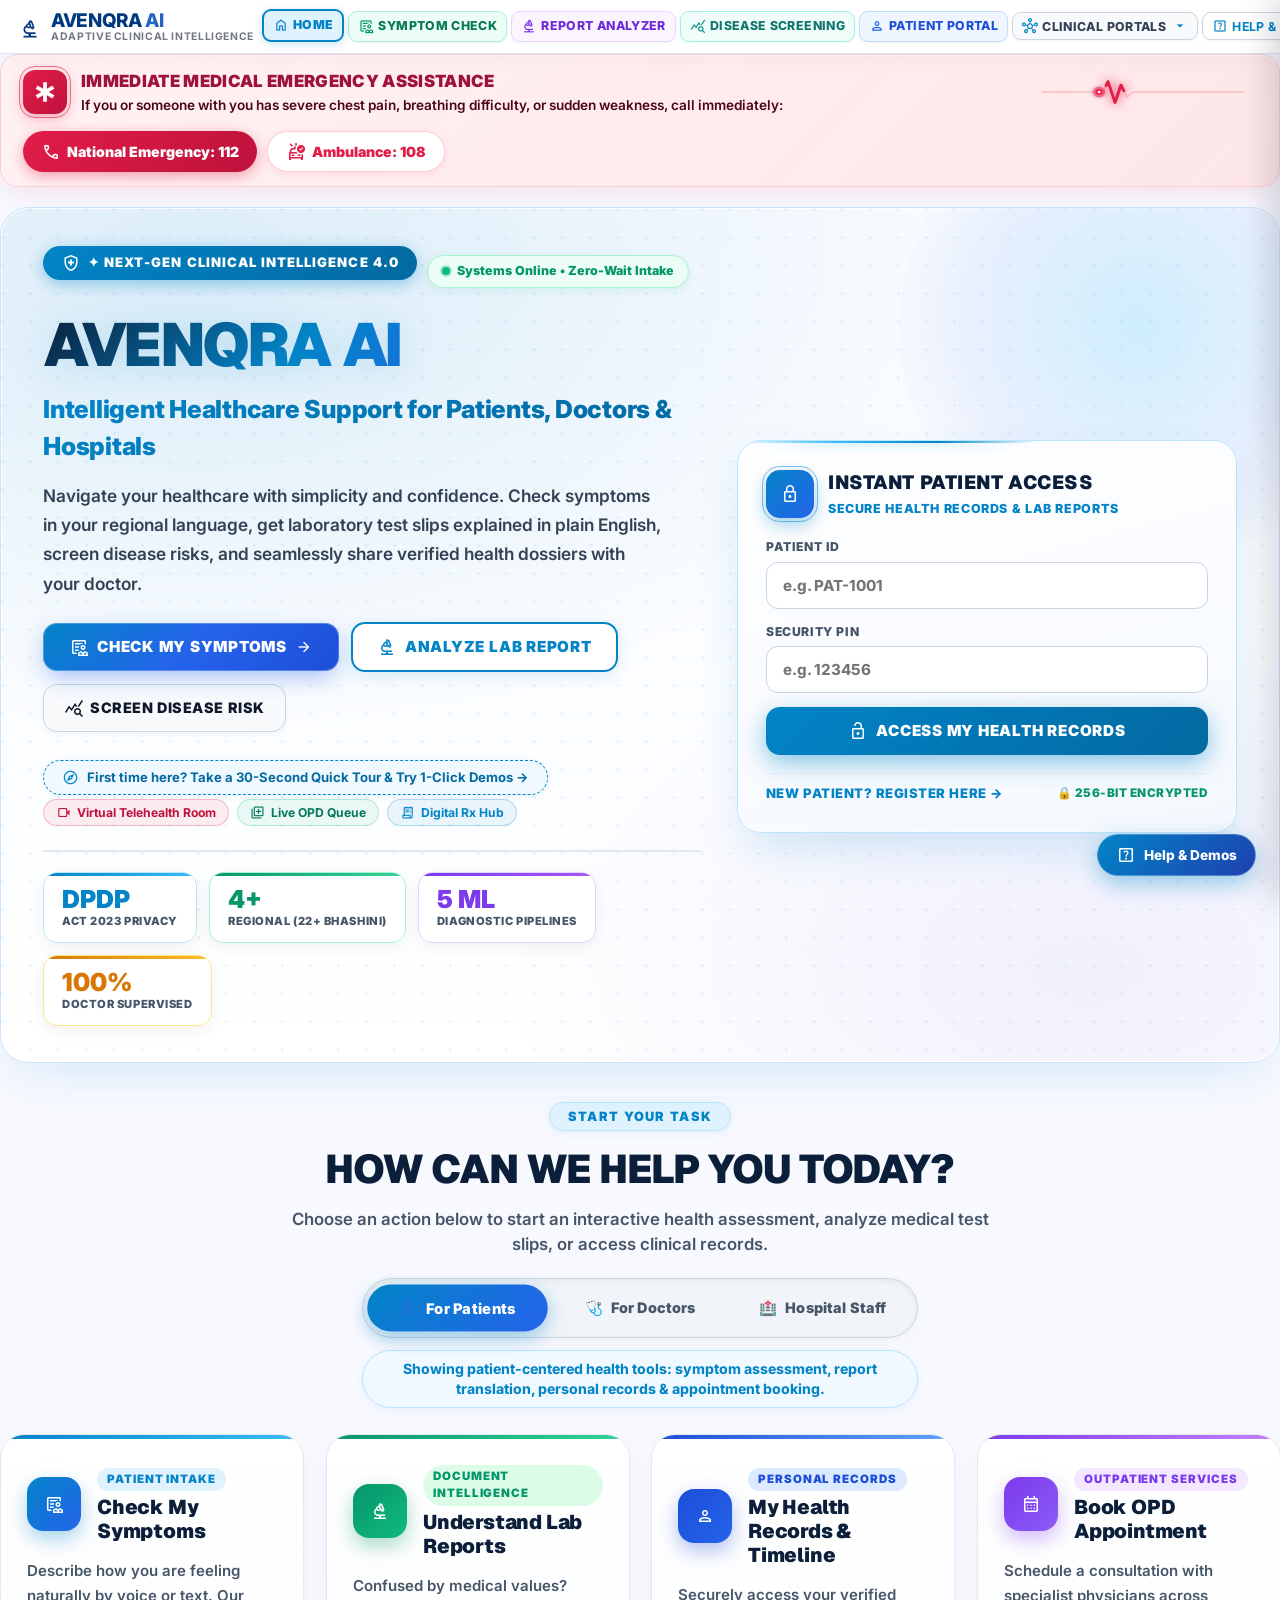
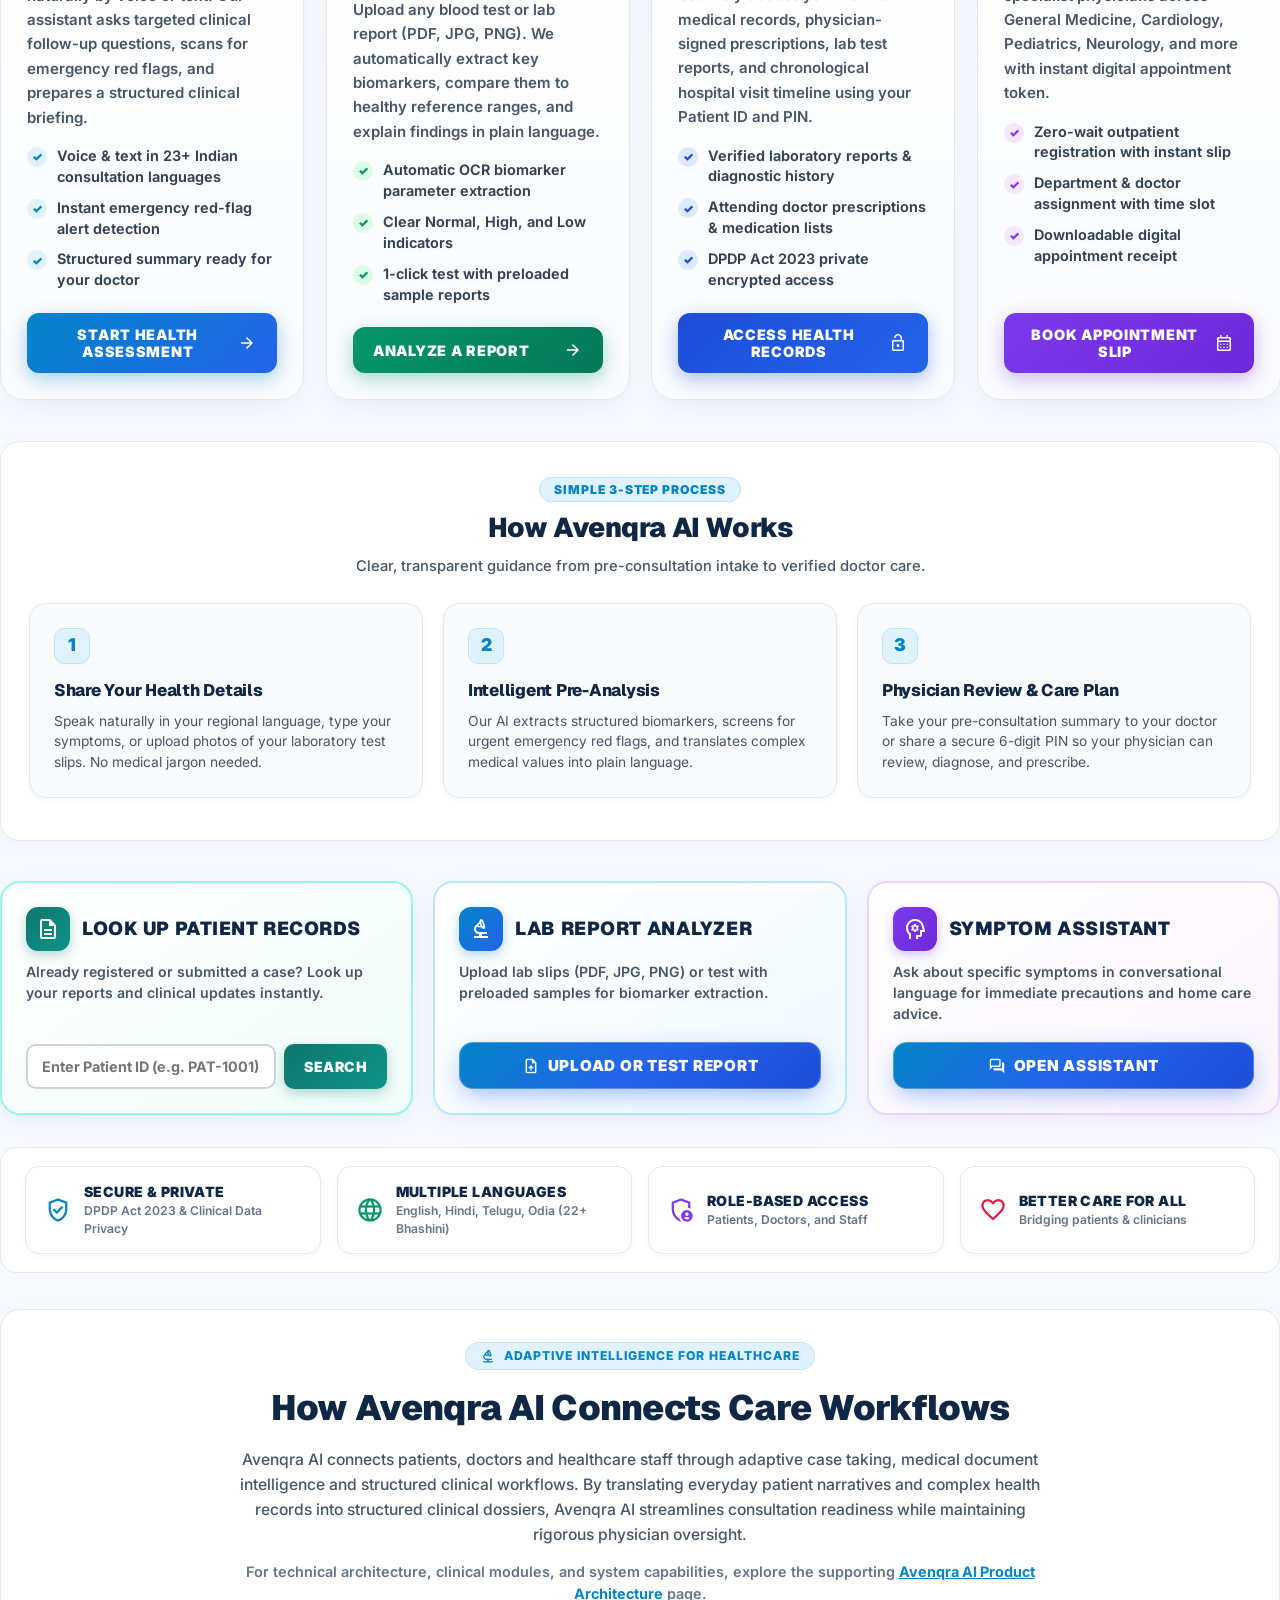
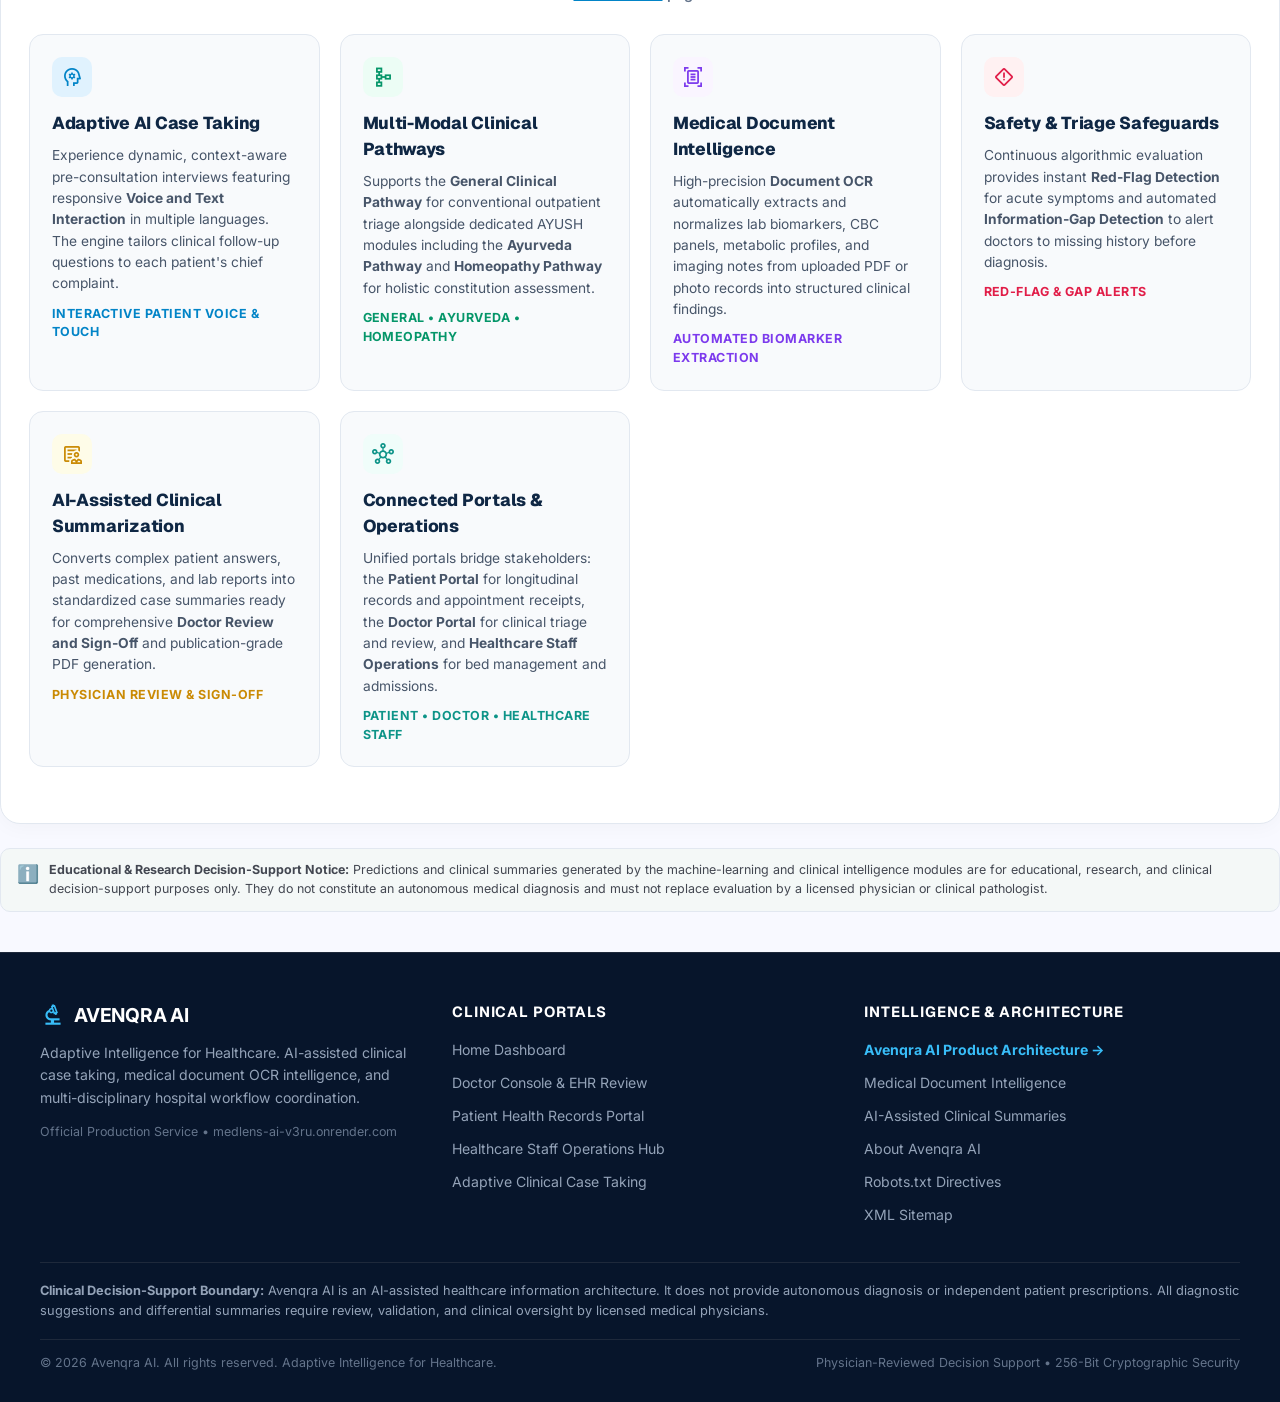
==== commit 9e873bad: "feat(market-ready): add virtual telehealth consultation suite, digital Rx hub, live OPD queue board," ====
--- a/disease_prediction/frontend/index.html
+++ b/disease_prediction/frontend/index.html
@@ -112,7 +112,7 @@
     <link href="https://fonts.googleapis.com/css2?family=Geist:wght@400;500;600;700;800&family=Inter:wght@400;500;600;700&display=swap" rel="stylesheet">
     
     <link href="https://fonts.googleapis.com/css2?family=Material+Symbols+Outlined:wght,FILL@100..700,0..1&display=swap" rel="stylesheet">
-    <link rel="stylesheet" href="style.css?v=20261116_v10">
+    <link rel="stylesheet" href="style.css?v=20261116_v11">
 </head>
 <body>
 
@@ -173,6 +173,27 @@
                             <div class="dd-desc">Differential guidance &amp; preliminary precautions</div>
                         </div>
                     </a>
+                    <a href="javascript:void(0)" onclick="openTelemedicineModal(); closeNavDropdown();" class="nav-dropdown-item" id="tab-telehealth">
+                        <span class="dd-item-icon" style="background: rgba(225, 29, 72, 0.1); color: #e11d48;"><span class="material-symbols-outlined">videocam</span></span>
+                        <div class="dd-item-text">
+                            <div class="dd-title">Virtual Telehealth Room</div>
+                            <div class="dd-desc">Live video consult &bull; Scribe &bull; Vitals telemetry</div>
+                        </div>
+                    </a>
+                    <a href="javascript:void(0)" onclick="openOpdQueueBoardModal(); closeNavDropdown();" class="nav-dropdown-item" id="tab-opd-board">
+                        <span class="dd-item-icon" style="background: rgba(16, 185, 129, 0.1); color: #10b981;"><span class="material-symbols-outlined">queue</span></span>
+                        <div class="dd-item-text">
+                            <div class="dd-title">Live OPD Queue Board</div>
+                            <div class="dd-desc">Real-time room signage &bull; Token chimes</div>
+                        </div>
+                    </a>
+                    <a href="javascript:void(0)" onclick="openPrescriptionModal(); closeNavDropdown();" class="nav-dropdown-item" id="tab-rx-hub">
+                        <span class="dd-item-icon" style="background: rgba(2, 132, 199, 0.1); color: #0284c7;"><span class="material-symbols-outlined">receipt_long</span></span>
+                        <div class="dd-item-text">
+                            <div class="dd-title">Digital Rx &amp; Pharmacy Hub</div>
+                            <div class="dd-desc">NMC verified slip &bull; WhatsApp Rx &bull; Reminders</div>
+                        </div>
+                    </a>
                     <a href="/product.html" class="nav-dropdown-item" id="tab-product">
                         <span class="dd-item-icon product-icon"><span class="material-symbols-outlined">info</span></span>
                         <div class="dd-item-text">
@@ -270,6 +291,31 @@
                     <div class="drawer-link-info">
                         <span class="drawer-link-title">Patient Records Portal</span>
                         <span class="drawer-link-desc">Certified lab reports &amp; timeline</span>
+                    </div>
+                </a>
+            </div>
+
+            <div class="mobile-drawer-section-label">LIVE CLINICAL SERVICES</div>
+            <div class="mobile-drawer-links">
+                <a href="javascript:void(0)" class="mobile-drawer-link" onclick="closeMobileNavDrawer(); openTelemedicineModal();">
+                    <span class="drawer-link-icon" style="background: #ffe4e6; color: #e11d48;"><span class="material-symbols-outlined">videocam</span></span>
+                    <div class="drawer-link-info">
+                        <span class="drawer-link-title">Virtual Telehealth Room</span>
+                        <span class="drawer-link-desc">Real-time video &amp; AI scribe</span>
+                    </div>
+                </a>
+                <a href="javascript:void(0)" class="mobile-drawer-link" onclick="closeMobileNavDrawer(); openOpdQueueBoardModal();">
+                    <span class="drawer-link-icon" style="background: #dcfce7; color: #16a34a;"><span class="material-symbols-outlined">queue</span></span>
+                    <div class="drawer-link-info">
+                        <span class="drawer-link-title">Live OPD Queue Board</span>
+                        <span class="drawer-link-desc">Waiting room tokens &amp; chimes</span>
+                    </div>
+                </a>
+                <a href="javascript:void(0)" class="mobile-drawer-link" onclick="closeMobileNavDrawer(); openPrescriptionModal();">
+                    <span class="drawer-link-icon" style="background: #e0f2fe; color: #0284c7;"><span class="material-symbols-outlined">receipt_long</span></span>
+                    <div class="drawer-link-info">
+                        <span class="drawer-link-title">Digital Prescription Hub</span>
+                        <span class="drawer-link-desc">NMC verified &bull; WhatsApp Rx</span>
                     </div>
                 </a>
             </div>
@@ -445,6 +491,17 @@
                                 <span>First time here? Take a 30-Second Quick Tour &amp; Try 1-Click Demos &rarr;</span>
                             </button>
                         </div>
+                        <div style="display: flex; gap: 8px; flex-wrap: wrap; margin-bottom: 12px;">
+                            <button type="button" onclick="openTelemedicineModal()" style="display: inline-flex; align-items: center; gap: 6px; padding: 5px 12px; border-radius: 999px; background: rgba(225,29,72,0.08); border: 1px solid rgba(225,29,72,0.25); color: #be123c; font-size: 0.76rem; font-weight: 700; cursor: pointer; transition: all 0.2s ease;">
+                                <span class="material-symbols-outlined" style="font-size: 15px;">videocam</span> Virtual Telehealth Room
+                            </button>
+                            <button type="button" onclick="openOpdQueueBoardModal()" style="display: inline-flex; align-items: center; gap: 6px; padding: 5px 12px; border-radius: 999px; background: rgba(16,185,129,0.08); border: 1px solid rgba(16,185,129,0.25); color: #047857; font-size: 0.76rem; font-weight: 700; cursor: pointer; transition: all 0.2s ease;">
+                                <span class="material-symbols-outlined" style="font-size: 15px;">queue</span> Live OPD Queue
+                            </button>
+                            <button type="button" onclick="openPrescriptionModal()" style="display: inline-flex; align-items: center; gap: 6px; padding: 5px 12px; border-radius: 999px; background: rgba(2,132,199,0.08); border: 1px solid rgba(2,132,199,0.25); color: #0284c7; font-size: 0.76rem; font-weight: 700; cursor: pointer; transition: all 0.2s ease;">
+                                <span class="material-symbols-outlined" style="font-size: 15px;">receipt_long</span> Digital Rx Hub
+                            </button>
+                        </div>
                         <div class="ml-stats-strip">
                             <div class="ml-stat-item stat-cyan">
                                 <span class="ml-stat-number">DPDP</span>
@@ -1258,6 +1315,90 @@
                         </div>
                     </div>
                 </div>
+
+                <!-- PATIENT HEALTH VITALITY SCORE & PREVENTIVE HEALTH RADAR -->
+                <div class="vitality-container-card">
+                    <div class="vitality-header-flex">
+                        <div>
+                            <div style="font-size: 0.74rem; font-weight: 800; color: #16a34a; text-transform: uppercase; letter-spacing: 0.05em; margin-bottom: 2px;">Comprehensive Wellness Analytics</div>
+                            <h3 style="margin: 0; font-size: 1.25rem; font-weight: 800; color: #0f2744;">Patient Health Vitality Score &amp; Preventive Radar</h3>
+                        </div>
+                        <span class="badge" style="background: #dcfce7; color: #15803d; font-weight: 800; font-size: 0.78rem; padding: 5px 12px; border-radius: 999px;">
+                            ✓ Optimal Metabolic State
+                        </span>
+                    </div>
+
+                    <div class="vitality-grid-split">
+                        <!-- Radial Score Meter -->
+                        <div class="vitality-gauge-box">
+                            <svg class="vitality-radial-svg" viewBox="0 0 100 100">
+                                <circle cx="50" cy="50" r="42" fill="none" stroke="#e2e8f0" stroke-width="8"/>
+                                <circle cx="50" cy="50" r="42" fill="none" stroke="#16a34a" stroke-width="8"
+                                        stroke-dasharray="264" stroke-dashoffset="31" stroke-linecap="round"/>
+                            </svg>
+                            <div style="margin-top: -85px; margin-bottom: 30px; text-align: center;">
+                                <div style="font-size: 2.1rem; font-weight: 900; color: #166534; line-height: 1;" id="vitality-score-val">88</div>
+                                <div style="font-size: 0.70rem; color: #15803d; font-weight: 700; text-transform: uppercase;">Vitality / 100</div>
+                            </div>
+                            <div style="font-size: 0.75rem; color: #475569; font-weight: 600;">
+                                Top 15% in your age cohort (30-40 Yrs)
+                            </div>
+                        </div>
+
+                        <!-- 4 Health Radar Sub-Metrics -->
+                        <div class="vitality-subgrid">
+                            <div class="vitality-metric-card">
+                                <div class="vitality-metric-label">Cardiometabolic Risk</div>
+                                <div class="vitality-metric-val" style="color: #16a34a;">Low (12/100)</div>
+                                <div class="vitality-bar-track">
+                                    <div class="vitality-bar-fill" style="width: 12%; background: #16a34a;"></div>
+                                </div>
+                                <div style="font-size: 0.70rem; color: #64748b; margin-top: 4px;">BP 120/80 &bull; Resting HR: 72 bpm</div>
+                            </div>
+
+                            <div class="vitality-metric-card">
+                                <div class="vitality-metric-label">Glycemic Stability</div>
+                                <div class="vitality-metric-val" style="color: #0284c7;">Optimal (94%)</div>
+                                <div class="vitality-bar-track">
+                                    <div class="vitality-bar-fill" style="width: 94%; background: #0284c7;"></div>
+                                </div>
+                                <div style="font-size: 0.70rem; color: #64748b; margin-top: 4px;">Glucose: 92 mg/dL &bull; HbA1c: 5.4%</div>
+                            </div>
+
+                            <div class="vitality-metric-card">
+                                <div class="vitality-metric-label">Inflammatory Index</div>
+                                <div class="vitality-metric-val" style="color: #10b981;">Minimal (hs-CRP)</div>
+                                <div class="vitality-bar-track">
+                                    <div class="vitality-bar-fill" style="width: 90%; background: #10b981;"></div>
+                                </div>
+                                <div style="font-size: 0.70rem; color: #64748b; margin-top: 4px;">Platelets: 265k &bull; hs-CRP: 0.8 mg/L</div>
+                            </div>
+
+                            <div class="vitality-metric-card">
+                                <div class="vitality-metric-label">Sleep &amp; Recovery</div>
+                                <div class="vitality-metric-val" style="color: #7c3aed;">Good (82%)</div>
+                                <div class="vitality-bar-track">
+                                    <div class="vitality-bar-fill" style="width: 82%; background: #7c3aed;"></div>
+                                </div>
+                                <div style="font-size: 0.70rem; color: #64748b; margin-top: 4px;">Avg Rest: 7h 20m &bull; REM: 22%</div>
+                            </div>
+                        </div>
+                    </div>
+
+                    <!-- Recommended Preventive Screening Roadmap -->
+                    <div class="vitality-roadmap-bar">
+                        <div style="display: flex; align-items: center; gap: 10px;">
+                            <span class="material-symbols-outlined" style="color: #0284c7;">calendar_month</span>
+                            <div style="font-size: 0.82rem; color: #1e3a8a;">
+                                <strong>Preventive Roadmap:</strong> Next routine HbA1c and lipid panel recommended in <strong>45 Days</strong>.
+                            </div>
+                        </div>
+                        <button type="button" class="btn-primary" onclick="openPatientRegistrationModal()" style="font-size: 0.78rem; padding: 6px 14px; background: #0284c7;">
+                            Schedule Checkup &rarr;
+                        </button>
+                    </div>
+                </div>
+
 
                 <!-- SYMPTOM GUIDANCE PROMPT STRIP (Screen 4 Bottom Banner) -->
                 <div style="background: linear-gradient(135deg, #faf5ff 0%, #f3e8ff 100%); border-radius: 18px; padding: 20px 24px; border: 1.5px solid #e9d5ff; margin-bottom: 22px; display: flex; justify-content: space-between; align-items: center; flex-wrap: wrap; gap: 14px;">
@@ -4095,6 +4236,426 @@
     </div>
 
     
+    
+    <!-- ==========================================================================
+         MEDLENS VIRTUAL TELEMEDICINE CONSULTATION ROOM & LIVE AI SCRIBE
+         ========================================================================== -->
+    <div id="telemedicine-modal" class="modal-backdrop" style="display: none; position: fixed; inset: 0; background: rgba(15, 23, 42, 0.85); backdrop-filter: blur(8px); z-index: 99999; align-items: center; justify-content: center; padding: 16px;" onclick="if(event.target === this) closeTelemedicineModal()">
+        <div class="modal-dialog telehealth-dialog">
+            <!-- Top Status Bar -->
+            <div class="telehealth-top-bar">
+                <div class="telehealth-room-badge">
+                    <span class="telehealth-live-dot"></span>
+                    <div>
+                        <div style="font-weight: 800; font-size: 0.95rem; letter-spacing: 0.02em;">LIVE TELEHEALTH ENCOUNTER &bull; ROOM #TC-408</div>
+                        <div style="font-size: 0.72rem; color: #94a3b8;">End-to-End Encrypted WebRTC Stream &bull; ABDM &amp; HIPAA Compliant</div>
+                    </div>
+                </div>
+                <div style="display: flex; align-items: center; gap: 12px;">
+                    <div class="telehealth-timer-pill">
+                        <span class="material-symbols-outlined" style="font-size: 16px; color: #38bdf8;">timer</span>
+                        <span id="telehealth-call-timer">04:32</span>
+                    </div>
+                    <button type="button" onclick="closeTelemedicineModal()" style="background: rgba(239,68,68,0.2); border: 1px solid #ef4444; color: #f87171; border-radius: 8px; padding: 4px 10px; cursor: pointer; font-size: 0.82rem; font-weight: 700;">✕ Leave</button>
+                </div>
+            </div>
+
+            <!-- Video & AI Scribe Dual Pane Grid -->
+            <div class="telehealth-grid">
+                <!-- Video Conference Area -->
+                <div class="telehealth-video-column">
+                    <div class="telehealth-video-frame">
+                        <!-- Live Clinical Telemetry HUD Overlay -->
+                        <div class="telehealth-vitals-overlay">
+                            <div class="vital-item hr">
+                                <span class="material-symbols-outlined" style="font-size: 16px; animation: pulseRedDot 1s infinite;">favorite</span>
+                                <span>HR: 74 BPM</span>
+                            </div>
+                            <div class="vital-item spo2">
+                                <span class="material-symbols-outlined" style="font-size: 16px;">air</span>
+                                <span>SpO2: 98%</span>
+                            </div>
+                            <div class="vital-item bp">
+                                <span class="material-symbols-outlined" style="font-size: 16px;">speed</span>
+                                <span>BP: 120/80</span>
+                            </div>
+                            <div class="vital-item temp">
+                                <span class="material-symbols-outlined" style="font-size: 16px;">device_thermostat</span>
+                                <span>Temp: 98.6°F</span>
+                            </div>
+                        </div>
+
+                        <!-- Doctor Video Simulation Feed -->
+                        <div class="telehealth-doc-card">
+                            <div class="telehealth-doc-avatar-ring">
+                                <div class="telehealth-doc-img">
+                                    <span class="material-symbols-outlined">clinical_notes</span>
+                                </div>
+                            </div>
+                            <h3 style="margin: 12px 0 2px 0; font-size: 1.12rem; color: #f8fafc; font-weight: 800;">Dr. Priya Sharma, MD</h3>
+                            <div style="font-size: 0.78rem; color: #38bdf8; font-weight: 600;">Senior Consultant &bull; Reg: NMC/2018/049182</div>
+                            
+                            <!-- Audio visualizer bars -->
+                            <div class="telehealth-audio-wave">
+                                <div class="telehealth-wave-bar"></div>
+                                <div class="telehealth-wave-bar"></div>
+                                <div class="telehealth-wave-bar"></div>
+                                <div class="telehealth-wave-bar"></div>
+                                <div class="telehealth-wave-bar"></div>
+                            </div>
+                            <div style="font-size: 0.70rem; color: #10b981; margin-top: 6px; font-weight: 700; background: rgba(16,185,129,0.15); padding: 2px 8px; border-radius: 999px;">● HD AUDIO/VIDEO CONNECTED</div>
+                        </div>
+
+                        <!-- Floating Self Preview PIP -->
+                        <div class="telehealth-pip-self">
+                            <span class="material-symbols-outlined" style="font-size: 26px; color: #94a3b8;">face</span>
+                            <span style="font-size: 0.65rem; color: #38bdf8; font-weight: 800; margin-top: 2px;">You (Camera)</span>
+                        </div>
+                    </div>
+
+                    <!-- In-Call Control Dock -->
+                    <div class="telehealth-controls">
+                        <button type="button" class="th-ctrl-btn" id="th-btn-mic" onclick="toggleTelehealthMic()" title="Mute/Unmute Mic">
+                            <span class="material-symbols-outlined" id="th-mic-icon">mic</span>
+                        </button>
+                        <button type="button" class="th-ctrl-btn" id="th-btn-cam" onclick="toggleTelehealthCam()" title="Enable/Disable Camera">
+                            <span class="material-symbols-outlined" id="th-cam-icon">videocam</span>
+                        </button>
+                        <button type="button" class="th-ctrl-btn" onclick="toggleTelehealthScreen()" title="Share Screen / Lab Slip">
+                            <span class="material-symbols-outlined">screen_share</span>
+                        </button>
+                        <button type="button" class="th-ctrl-btn th-ctrl-action" onclick="openPrescriptionModal()" title="Issue Digital Prescription Slip">
+                            <span class="material-symbols-outlined" style="font-size: 18px;">receipt_long</span>
+                            <span>Issue Rx Slip</span>
+                        </button>
+                        <button type="button" class="th-ctrl-btn hangup" onclick="closeTelemedicineModal()" title="End Consultation">
+                            <span class="material-symbols-outlined">call_end</span>
+                        </button>
+                    </div>
+                </div>
+
+                <!-- Right Column: Live AI Scribe & SOAP Notes -->
+                <div class="telehealth-scribe-col">
+                    <div class="telehealth-scribe-header">
+                        <div style="display: flex; align-items: center; gap: 8px;">
+                            <span class="telehealth-live-dot" style="background: #10b981; box-shadow: 0 0 8px #10b981;"></span>
+                            <span style="font-weight: 800; font-size: 0.85rem; color: #f1f5f9; text-transform: uppercase;">AI Medical Scribe</span>
+                        </div>
+                        <span style="font-size: 0.72rem; color: #38bdf8; font-weight: 700; background: rgba(56,189,248,0.12); padding: 2px 8px; border-radius: 999px;">Live Audio Transcription</span>
+                    </div>
+
+                    <!-- Live Transcription Stream -->
+                    <div class="telehealth-transcript-box">
+                        <div class="transcript-bubble doc">
+                            <strong>Dr. Sharma:</strong> "Good morning Ramesh, I reviewed your headache case taking and blood parameters. How has the unilateral throbbing pain been since yesterday?"
+                        </div>
+                        <div class="transcript-bubble pat">
+                            <strong>Patient:</strong> "It is intense on the right temple, doctor, and light from my laptop screen makes it much worse. I also felt a bit nauseous this morning."
+                        </div>
+                        <div class="transcript-bubble doc">
+                            <strong>Dr. Sharma:</strong> "That aligns with classic Acute Migraine without Aura. Your BP of 120/80 and platelet counts are normal. I will generate an official digital prescription for Sumatriptan 50mg SOS and Paracetamol."
+                        </div>
+                    </div>
+
+                    <!-- Automated Clinical SOAP Note -->
+                    <div class="telehealth-soap-box">
+                        <div style="font-weight: 800; font-size: 0.76rem; color: #e2e8f0; margin-bottom: 8px; text-transform: uppercase; letter-spacing: 0.05em; display: flex; justify-content: space-between;">
+                            <span>Automated SOAP Synthesis</span>
+                            <span style="color: #10b981;">ICD-10: G43.0</span>
+                        </div>
+                        <div class="soap-field">
+                            <span class="soap-label">S (Subjective):</span>
+                            <div class="soap-text">Right temple throbbing headache, photophobia, mild nausea. Aggravated by screen glare.</div>
+                        </div>
+                        <div class="soap-field">
+                            <span class="soap-label">O (Objective):</span>
+                            <div class="soap-text">BP 120/80 mmHg, HR 74 bpm, SpO2 98%, Afebrile. CBC &amp; metabolic parameters verified normal.</div>
+                        </div>
+                        <div class="soap-field">
+                            <span class="soap-label">A (Assessment):</span>
+                            <div class="soap-text">Acute Migraine without Aura (G43.0) &bull; Primary Cephalea.</div>
+                        </div>
+                        <div class="soap-field">
+                            <span class="soap-label">P (Plan):</span>
+                            <div class="soap-text">Sumatriptan 50mg SOS, Paracetamol 650mg TDS, hydration &gt;2.5L, rest in dim room. Review in 7 days.</div>
+                        </div>
+                        <div style="margin-top: 14px; text-align: center;">
+                            <button type="button" class="btn-primary" onclick="openPrescriptionModal()" style="width: 100%; background: linear-gradient(135deg, #0284c7 0%, #2563eb 100%); font-size: 0.84rem; padding: 10px; border-radius: 10px;">
+                                <span class="material-symbols-outlined" style="font-size: 18px;">receipt_long</span> View Verified Digital Rx Slip &rarr;
+                            </button>
+                        </div>
+                    </div>
+                </div>
+            </div>
+        </div>
+    </div>
+
+    <!-- ==========================================================================
+         OFFICIAL NMC-COMPLIANT DIGITAL PRESCRIPTION & PHARMACY HUB
+         ========================================================================== -->
+    <div id="prescription-modal" class="modal-backdrop" style="display: none; position: fixed; inset: 0; background: rgba(15, 23, 42, 0.7); backdrop-filter: blur(6px); z-index: 99999; align-items: center; justify-content: center; padding: 16px;" onclick="if(event.target === this) closePrescriptionModal()">
+        <div class="modal-dialog rx-slip-dialog">
+            <!-- Modal Actions Bar -->
+            <div style="background: #f8fafc; padding: 12px 20px; border-bottom: 1px solid #e2e8f0; display: flex; justify-content: space-between; align-items: center; flex-wrap: wrap; gap: 8px;">
+                <div style="display: flex; align-items: center; gap: 8px;">
+                    <span class="badge" style="background: #dbeafe; color: #1d4ed8; font-weight: 800; font-size: 0.75rem; padding: 4px 8px; border-radius: 6px;">ABDM VERIFIED</span>
+                    <span style="font-size: 0.80rem; color: #64748b; font-weight: 600;">Rx Token: <strong>RX-2026-98241</strong></span>
+                </div>
+                <div style="display: flex; align-items: center; gap: 8px;">
+                    <button type="button" class="btn-secondary" style="padding: 5px 12px; font-size: 0.78rem;" onclick="printPrescriptionSlip()">
+                        <span class="material-symbols-outlined" style="font-size: 16px;">print</span> Print Rx
+                    </button>
+                    <button type="button" class="btn-primary" style="padding: 5px 12px; font-size: 0.78rem; background: #16a34a;" onclick="sharePrescriptionWhatsApp()">
+                        <span class="material-symbols-outlined" style="font-size: 16px;">share</span> WhatsApp Rx
+                    </button>
+                    <button type="button" onclick="closePrescriptionModal()" style="background: none; border: none; font-size: 22px; cursor: pointer; color: #64748b; line-height: 1;">&times;</button>
+                </div>
+            </div>
+
+            <!-- Printable Rx Paper Document -->
+            <div class="rx-slip-paper" id="prescription-printable-slip">
+                <div class="rx-watermark">MEDLENS HEALTHCARE</div>
+                
+                <!-- Hospital & Clinician Header -->
+                <div class="rx-header-row">
+                    <div class="rx-hospital-brand">
+                        <h2>AVENQRA APEX MULTISPECIALTY HOSPITAL</h2>
+                        <p>NABH Accredited Tertiary Medical Center &bull; ABDM Facility ID: IN-AP-VIZ-00418<br>
+                        Health City Campus, Visakhapatnam &bull; Tel: +91 891 2894000 &bull; Web: avenqra.ai</p>
+                    </div>
+                    <div class="rx-doctor-badge">
+                        <div class="rx-doctor-name">Dr. Priya Sharma, MD</div>
+                        <div class="rx-doctor-reg">NMC Reg: NMC/2018/049182</div>
+                        <div style="font-size: 0.70rem; color: #475569;">Sr. Consultant Physician (Internal Medicine)</div>
+                    </div>
+                </div>
+
+                <!-- Patient Demographics Bar -->
+                <div class="rx-patient-bar">
+                    <div class="rx-patient-item">
+                        <strong>Patient Name</strong>
+                        <span id="rx-patient-name">Ramesh Kumar</span>
+                    </div>
+                    <div class="rx-patient-item">
+                        <strong>Patient ID / Gender</strong>
+                        <span id="rx-patient-id-gen">PAT-1005 &bull; 35Y / Male</span>
+                    </div>
+                    <div class="rx-patient-item">
+                        <strong>Prescription Date</strong>
+                        <span id="rx-date">16-Nov-2026</span>
+                    </div>
+                    <div class="rx-patient-item">
+                        <strong>Provisional Diagnosis</strong>
+                        <span style="color: #0284c7; font-weight: 700;">Acute Migraine (G43.0)</span>
+                    </div>
+                </div>
+
+                <!-- Rx Symbol & Medication Table -->
+                <div class="rx-symbol-heading">
+                    ℞ <span>Prescribed Medications &amp; Dosage Instructions</span>
+                </div>
+
+                <table class="rx-med-table">
+                    <thead>
+                        <tr>
+                            <th>#</th>
+                            <th>Medicine (Generic / Brand)</th>
+                            <th>Dosage &amp; Form</th>
+                            <th>Intake Frequency</th>
+                            <th>Food Timing</th>
+                            <th>Duration</th>
+                        </tr>
+                    </thead>
+                    <tbody>
+                        <tr>
+                            <td>1</td>
+                            <td><strong>Tab. Sumatriptan (Suminat) 50mg</strong><br><span style="font-size: 0.70rem; color: #64748b;">5-HT1 Receptor Agonist</span></td>
+                            <td>1 Tablet</td>
+                            <td><span class="rx-schedule-pill">⚡ SOS (At onset)</span></td>
+                            <td>After Food</td>
+                            <td>5 Days (Max 2/day)</td>
+                        </tr>
+                        <tr>
+                            <td>2</td>
+                            <td><strong>Tab. Paracetamol (Dolo) 650mg</strong><br><span style="font-size: 0.70rem; color: #64748b;">Analgesic / Antipyretic</span></td>
+                            <td>1 Tablet</td>
+                            <td><span class="rx-schedule-pill">🌅 1 - ☀️ 1 - 🌙 1 (TDS)</span></td>
+                            <td>After Food</td>
+                            <td>3 Days</td>
+                        </tr>
+                        <tr>
+                            <td>3</td>
+                            <td><strong>Tab. Pantoprazole (Pan-40) 40mg</strong><br><span style="font-size: 0.70rem; color: #64748b;">Proton Pump Inhibitor (Gastroprotection)</span></td>
+                            <td>1 Tablet</td>
+                            <td><span class="rx-schedule-pill">🌅 1 - ☀️ 0 - 🌙 0 (OD)</span></td>
+                            <td>Before Breakfast</td>
+                            <td>5 Days</td>
+                        </tr>
+                        <tr>
+                            <td>4</td>
+                            <td><strong>Tab. Propranolol (Inderal) 40mg</strong><br><span style="font-size: 0.70rem; color: #64748b;">Migraine Prophylaxis</span></td>
+                            <td>1 Tablet</td>
+                            <td><span class="rx-schedule-pill">🌅 0 - ☀️ 0 - 🌙 1 (HS)</span></td>
+                            <td>After Dinner</td>
+                            <td>14 Days</td>
+                        </tr>
+                    </tbody>
+                </table>
+
+                <!-- Clinical Advice & Precautionary Guidance -->
+                <div style="background: #f8fafc; border-left: 3px solid #0284c7; padding: 10px 14px; border-radius: 0 8px 8px 0; font-size: 0.78rem; color: #334155; margin-bottom: 14px;">
+                    <strong>Dietary &amp; Lifestyle Precautions:</strong>
+                    Ensure hydration of &gt;2.5 liters/day. Minimize direct exposure to bright monitors during acute episodes. Avoid skipping meals. Seek immediate emergency evaluation if headache is accompanied by visual blackout or neck stiffness.
+                </div>
+
+                <!-- Footer with QR Verification & Digital Signature -->
+                <div class="rx-footer-row">
+                    <div class="rx-qr-verif">
+                        <svg class="rx-qr-code-svg" viewBox="0 0 100 100" fill="none">
+                            <rect width="100" height="100" fill="#ffffff"/>
+                            <rect x="10" y="10" width="25" height="25" fill="#0f172a"/>
+                            <rect x="15" y="15" width="15" height="15" fill="#ffffff"/>
+                            <rect x="19" y="19" width="7" height="7" fill="#0284c7"/>
+                            <rect x="65" y="10" width="25" height="25" fill="#0f172a"/>
+                            <rect x="70" y="15" width="15" height="15" fill="#ffffff"/>
+                            <rect x="74" y="19" width="7" height="7" fill="#0284c7"/>
+                            <rect x="10" y="65" width="25" height="25" fill="#0f172a"/>
+                            <rect x="15" y="70" width="15" height="15" fill="#ffffff"/>
+                            <rect x="19" y="74" width="7" height="7" fill="#0284c7"/>
+                            <rect x="42" y="15" width="8" height="18" fill="#0f172a"/>
+                            <rect x="42" y="42" width="18" height="18" fill="#0284c7"/>
+                            <rect x="68" y="42" width="16" height="8" fill="#0f172a"/>
+                            <rect x="42" y="68" width="18" height="16" fill="#0f172a"/>
+                            <rect x="68" y="68" width="18" height="18" fill="#0284c7"/>
+                        </svg>
+                        <div>
+                            <div style="font-size: 0.72rem; font-weight: 800; color: #0284c7; text-transform: uppercase;">Scan for Rx Authenticity</div>
+                            <div style="font-size: 0.68rem; color: #64748b;">ABDM Health ID Verified &bull; SHA-256 Validated</div>
+                        </div>
+                    </div>
+                    <div class="rx-sign-block">
+                        <div class="rx-digital-seal">
+                            <span class="material-symbols-outlined" style="font-size: 16px;">verified</span>
+                            <span>VERIFIED DIGITAL SIGNATURE</span>
+                        </div>
+                        <div style="font-size: 0.70rem; color: #64748b; margin-top: 4px;">Signed by: Dr. Priya Sharma, MD</div>
+                        <div style="font-size: 0.65rem; color: #94a3b8; font-family: monospace;">Hash: e3b0c44298fc1c149afbf4c8...</div>
+                    </div>
+                </div>
+            </div>
+
+            <!-- Interactive Modal Footer -->
+            <div style="background: #f1f5f9; padding: 14px 20px; border-top: 1px solid #e2e8f0; display: flex; justify-content: space-between; align-items: center; flex-wrap: wrap; gap: 10px;">
+                <button type="button" class="btn-secondary" onclick="schedulePillReminders()" style="font-size: 0.82rem; background: #ffffff;">
+                    <span class="material-symbols-outlined" style="font-size: 16px; color: #7c3aed;">notifications_active</span> Set Daily Pill Reminders
+                </button>
+                <button type="button" class="btn-primary" onclick="closePrescriptionModal()" style="font-size: 0.82rem; background: #0284c7;">
+                    <span>✓ Close Rx Slip</span>
+                </button>
+            </div>
+        </div>
+    </div>
+
+    <!-- ==========================================================================
+         LIVE OPD TOKEN QUEUE & HOSPITAL SIGNAGE BOARD
+         ========================================================================== -->
+    <div id="opd-queue-modal" class="modal-backdrop" style="display: none; position: fixed; inset: 0; background: rgba(15, 23, 42, 0.85); backdrop-filter: blur(8px); z-index: 99999; align-items: center; justify-content: center; padding: 16px;" onclick="if(event.target === this) closeOpdQueueBoardModal()">
+        <div class="modal-dialog opd-queue-dialog">
+            <!-- Signage Board Top Banner -->
+            <div class="opd-signage-header">
+                <div class="opd-signage-title">
+                    <h2>AVENQRA APEX HOSPITAL &bull; LIVE OPD QUEUE SIGNAGE</h2>
+                    <p>Real-Time Outpatient Token Tracking &bull; NABH Patient Waiting Room Broadcast</p>
+                </div>
+                <div style="display: flex; align-items: center; gap: 12px;">
+                    <button type="button" class="btn-primary" onclick="playHospitalChime()" style="background: #0284c7; padding: 6px 14px; font-size: 0.80rem; display: inline-flex; align-items: center; gap: 6px;" title="Test Hospital Chime Announcement">
+                        <span class="material-symbols-outlined" style="font-size: 18px;">volume_up</span> Play Chime
+                    </button>
+                    <button type="button" onclick="closeOpdQueueBoardModal()" style="background: rgba(255,255,255,0.15); border: none; color: #ffffff; border-radius: 8px; font-size: 20px; cursor: pointer; padding: 4px 10px;">&times;</button>
+                </div>
+            </div>
+
+            <!-- Ticker Audio Broadcast Notification -->
+            <div class="opd-ticker-announcement">
+                <span class="material-symbols-outlined" style="color: #fbbf24;">campaign</span>
+                <span id="opd-ticker-text">Now Calling: Token #A-14 to Consultation Room 101 (General Medicine &bull; Dr. Priya Sharma)</span>
+            </div>
+
+            <!-- 4 Specialty Consultation Rooms -->
+            <div class="opd-rooms-grid">
+                <!-- Room 101 -->
+                <div class="opd-room-card">
+                    <div>
+                        <div class="opd-room-num">Room 101 &bull; General Medicine</div>
+                        <div class="opd-doc-title">Dr. Priya Sharma, MD</div>
+                    </div>
+                    <div class="opd-serving-box">
+                        <div class="opd-serving-label">Now Serving</div>
+                        <div class="opd-serving-token" id="opd-token-101">#A-14</div>
+                    </div>
+                    <div class="opd-next-list">
+                        <div class="opd-next-item"><span>Next: #A-15</span><span style="color: #38bdf8;">Est: 6m</span></div>
+                        <div class="opd-next-item"><span>Next: #A-16</span><span style="color: #94a3b8;">Est: 18m</span></div>
+                    </div>
+                </div>
+
+                <!-- Room 104 -->
+                <div class="opd-room-card">
+                    <div>
+                        <div class="opd-room-num">Room 104 &bull; Cardiology</div>
+                        <div class="opd-doc-title">Dr. Rajiv Menon, DM</div>
+                    </div>
+                    <div class="opd-serving-box" style="border-color: #38bdf8; box-shadow: 0 0 15px rgba(56,189,248,0.2);">
+                        <div class="opd-serving-label" style="color: #38bdf8;">Now Serving</div>
+                        <div class="opd-serving-token" id="opd-token-104">#C-08</div>
+                    </div>
+                    <div class="opd-next-list">
+                        <div class="opd-next-item"><span>Next: #C-09</span><span style="color: #38bdf8;">Est: 14m</span></div>
+                        <div class="opd-next-item"><span>Next: #C-10</span><span style="color: #94a3b8;">Est: 28m</span></div>
+                    </div>
+                </div>
+
+                <!-- Room 202 -->
+                <div class="opd-room-card">
+                    <div>
+                        <div class="opd-room-num">Room 202 &bull; Neurology</div>
+                        <div class="opd-doc-title">Dr. Sunita Rao, DM</div>
+                    </div>
+                    <div class="opd-serving-box">
+                        <div class="opd-serving-label">Now Serving</div>
+                        <div class="opd-serving-token" id="opd-token-202">#N-05</div>
+                    </div>
+                    <div class="opd-next-list">
+                        <div class="opd-next-item"><span>Next: #N-06</span><span style="color: #38bdf8;">Est: 10m</span></div>
+                        <div class="opd-next-item"><span>Next: #N-07</span><span style="color: #94a3b8;">Est: 22m</span></div>
+                    </div>
+                </div>
+
+                <!-- Room 305 -->
+                <div class="opd-room-card">
+                    <div>
+                        <div class="opd-room-num">Room 305 &bull; Pediatrics</div>
+                        <div class="opd-doc-title">Dr. Anand Verma, MD</div>
+                    </div>
+                    <div class="opd-serving-box" style="border-color: #a855f7; box-shadow: 0 0 15px rgba(168,85,247,0.2);">
+                        <div class="opd-serving-label" style="color: #a855f7;">Now Serving</div>
+                        <div class="opd-serving-token" id="opd-token-305">#P-11</div>
+                    </div>
+                    <div class="opd-next-list">
+                        <div class="opd-next-item"><span>Next: #P-12</span><span style="color: #38bdf8;">Est: 8m</span></div>
+                        <div class="opd-next-item"><span>Next: #P-13</span><span style="color: #94a3b8;">Est: 19m</span></div>
+                    </div>
+                </div>
+            </div>
+
+            <!-- Signage Footer Info -->
+            <div style="background: #0f172a; padding: 12px 24px; border-top: 1px solid #1e293b; display: flex; justify-content: space-between; align-items: center; font-size: 0.76rem; color: #64748b; flex-wrap: wrap; gap: 8px;">
+                <div>💡 <em>When your token is announced, please proceed to the indicated consultation door.</em></div>
+                <div>Status: <span style="color: #10b981; font-weight: 700;">● Active Live Broadcast</span></div>
+            </div>
+        </div>
+    </div>
+
     <div id="patient-modal" style="display: none; position: fixed; inset: 0; background: rgba(15, 23, 42, 0.45); backdrop-filter: blur(4px); z-index: 200; align-items: center; justify-content: center;">
         <div class="card" style="max-width: 520px; width: 92%; margin: auto; box-shadow: var(--shadow-hover);">
             <div class="card-header">
@@ -5045,6 +5606,26 @@
                         <div style="margin-top: 14px; font-size: 0.76rem; color: #64748b; text-align: center; border-top: 1px solid #e2e8f0; padding-top: 10px;">
                             💡 <em>Please arrive 15 minutes before your scheduled slot. Present this Appointment Token at OP Counter 02.</em>
                         </div>
+                        <!-- Instant Calendar Sync & Multi-Platform Dispatch -->
+                        <div class="apt-sync-row">
+                            <button type="button" class="btn-sync-cal btn-gcal" onclick="openGoogleCalendarSync()" title="Add to Google Calendar">
+                                <span class="material-symbols-outlined" style="font-size: 16px;">calendar_today</span>
+                                <span>Google Calendar</span>
+                            </button>
+                            <button type="button" class="btn-sync-cal btn-ics" onclick="downloadAppointmentIcs()" title="Download iCalendar file (.ics) for Apple Calendar / Outlook">
+                                <span class="material-symbols-outlined" style="font-size: 16px;">download</span>
+                                <span>Apple / Outlook (.ics)</span>
+                            </button>
+                            <button type="button" class="btn-sync-cal btn-wapp" onclick="shareAppointmentWhatsApp()" title="Send Slip to WhatsApp">
+                                <span class="material-symbols-outlined" style="font-size: 16px;">share</span>
+                                <span>WhatsApp Slip</span>
+                            </button>
+                            <button type="button" class="btn-sync-cal btn-telehealth" onclick="openTelemedicineModal()" title="Launch Virtual Telehealth Room">
+                                <span class="material-symbols-outlined" style="font-size: 16px;">videocam</span>
+                                <span>Join Teleconsult</span>
+                            </button>
+                        </div>
+
                     </div>
                 </div>
                 <div class="modal-footer" style="display: flex; justify-content: space-between; align-items: center; padding: 14px 24px;">
@@ -5869,7 +6450,7 @@
         <span class="floating-help-text">Help &amp; Demos</span>
     </div>
 
-    <script src="app.js?v=20261116_v10"></script>
+    <script src="app.js?v=20261116_v11"></script>
     <script src="voice_service.js?v=20260920_v1"></script>
     <script src="case_taking.js?v=20260920_v1"></script>
     <script src="voice_case_taking.js?v=20260920_v1"></script>
--- a/disease_prediction/frontend/style.css
+++ b/disease_prediction/frontend/style.css
@@ -12425,3 +12425,819 @@
 
 
 
+
+/* ==========================================================================
+   MARKET-READY CLINICAL MODULES: TELEHEALTH, RX, OPD QUEUE, HEALTH VITALITY
+   ========================================================================== */
+
+/* 1. VIRTUAL TELEMEDICINE CONSULTATION ROOM */
+.telehealth-dialog {
+    max-width: 1040px !important;
+    width: 96% !important;
+    background: #0f172a !important;
+    color: #f8fafc !important;
+    border-radius: 20px !important;
+    border: 1.5px solid #1e293b !important;
+    box-shadow: 0 30px 80px rgba(0, 0, 0, 0.6) !important;
+    overflow: hidden;
+}
+
+.telehealth-top-bar {
+    background: #1e293b;
+    padding: 14px 22px;
+    display: flex;
+    justify-content: space-between;
+    align-items: center;
+    border-bottom: 1px solid #334155;
+    flex-wrap: wrap;
+    gap: 10px;
+}
+
+.telehealth-room-badge {
+    display: flex;
+    align-items: center;
+    gap: 10px;
+}
+
+.telehealth-live-dot {
+    width: 10px;
+    height: 10px;
+    background: #ef4444;
+    border-radius: 50%;
+    box-shadow: 0 0 10px #ef4444;
+    animation: pulseRedDot 1.4s infinite;
+}
+
+@keyframes pulseRedDot {
+    0%, 100% { transform: scale(1); opacity: 1; }
+    50% { transform: scale(1.3); opacity: 0.6; }
+}
+
+.telehealth-timer-pill {
+    background: rgba(15, 23, 42, 0.6);
+    border: 1px solid #334155;
+    color: #38bdf8;
+    padding: 4px 12px;
+    border-radius: 999px;
+    font-size: 0.82rem;
+    font-weight: 700;
+    font-family: monospace;
+    display: inline-flex;
+    align-items: center;
+    gap: 6px;
+}
+
+.telehealth-grid {
+    display: grid;
+    grid-template-columns: 1.5fr 1fr;
+    min-height: 480px;
+    background: #090d16;
+}
+
+@media (max-width: 860px) {
+    .telehealth-grid {
+        grid-template-columns: 1fr;
+    }
+}
+
+.telehealth-video-column {
+    position: relative;
+    background: #020617;
+    display: flex;
+    flex-direction: column;
+    justify-content: space-between;
+    padding: 16px;
+    border-right: 1px solid #1e293b;
+}
+
+.telehealth-video-frame {
+    position: relative;
+    border-radius: 14px;
+    overflow: hidden;
+    background: radial-gradient(circle at center, #1e293b 0%, #090d16 100%);
+    aspect-ratio: 16 / 10;
+    display: flex;
+    align-items: center;
+    justify-content: center;
+    border: 1px solid #334155;
+    box-shadow: inset 0 0 40px rgba(0,0,0,0.8);
+}
+
+.telehealth-doc-card {
+    text-align: center;
+    display: flex;
+    flex-direction: column;
+    align-items: center;
+}
+
+.telehealth-doc-avatar-ring {
+    position: relative;
+    width: 96px;
+    height: 96px;
+    border-radius: 50%;
+    background: linear-gradient(135deg, #0284c7, #3b82f6);
+    padding: 3px;
+    box-shadow: 0 0 25px rgba(56, 189, 248, 0.35);
+}
+
+.telehealth-doc-img {
+    width: 100%;
+    height: 100%;
+    border-radius: 50%;
+    background: #1e293b;
+    display: flex;
+    align-items: center;
+    justify-content: center;
+    font-size: 44px;
+    color: #38bdf8;
+}
+
+.telehealth-audio-wave {
+    display: flex;
+    align-items: center;
+    gap: 3px;
+    height: 20px;
+    margin-top: 10px;
+}
+
+.telehealth-wave-bar {
+    width: 3px;
+    height: 100%;
+    background: #38bdf8;
+    border-radius: 2px;
+    animation: audioWave 1.2s ease-in-out infinite alternate;
+}
+
+.telehealth-wave-bar:nth-child(2) { animation-delay: 0.2s; height: 70%; }
+.telehealth-wave-bar:nth-child(3) { animation-delay: 0.4s; height: 100%; }
+.telehealth-wave-bar:nth-child(4) { animation-delay: 0.1s; height: 50%; }
+.telehealth-wave-bar:nth-child(5) { animation-delay: 0.3s; height: 80%; }
+
+@keyframes audioWave {
+    0% { transform: scaleY(0.3); opacity: 0.5; }
+    100% { transform: scaleY(1); opacity: 1; }
+}
+
+.telehealth-vitals-overlay {
+    position: absolute;
+    top: 12px;
+    left: 12px;
+    right: 12px;
+    background: rgba(15, 23, 42, 0.75);
+    backdrop-filter: blur(8px);
+    border: 1px solid rgba(255, 255, 255, 0.12);
+    border-radius: 10px;
+    padding: 6px 12px;
+    display: flex;
+    justify-content: space-around;
+    align-items: center;
+    font-size: 0.75rem;
+    font-weight: 700;
+}
+
+.vital-item {
+    display: flex;
+    align-items: center;
+    gap: 5px;
+}
+
+.vital-item.hr { color: #f43f5e; }
+.vital-item.spo2 { color: #38bdf8; }
+.vital-item.bp { color: #a855f7; }
+.vital-item.temp { color: #eab308; }
+
+.telehealth-pip-self {
+    position: absolute;
+    bottom: 12px;
+    right: 12px;
+    width: 105px;
+    height: 80px;
+    background: #0f172a;
+    border: 2px solid #38bdf8;
+    border-radius: 10px;
+    display: flex;
+    flex-direction: column;
+    align-items: center;
+    justify-content: center;
+    box-shadow: 0 4px 14px rgba(0,0,0,0.5);
+    overflow: hidden;
+}
+
+.telehealth-controls {
+    display: flex;
+    justify-content: center;
+    align-items: center;
+    gap: 12px;
+    margin-top: 14px;
+    flex-wrap: wrap;
+}
+
+.th-ctrl-btn {
+    width: 44px;
+    height: 44px;
+    border-radius: 50%;
+    border: 1px solid #334155;
+    background: #1e293b;
+    color: #f8fafc;
+    display: flex;
+    align-items: center;
+    justify-content: center;
+    cursor: pointer;
+    transition: all 0.2s ease;
+}
+
+.th-ctrl-btn:hover {
+    background: #334155;
+    transform: translateY(-2px);
+}
+
+.th-ctrl-btn.active-off {
+    background: #ef4444;
+    border-color: #dc2626;
+    color: white;
+}
+
+.th-ctrl-btn.hangup {
+    background: #dc2626;
+    border-color: #b91c1c;
+    width: 48px;
+    height: 48px;
+    color: white;
+}
+
+.th-ctrl-btn.hangup:hover {
+    background: #b91c1c;
+}
+
+.th-ctrl-action {
+    background: #0284c7;
+    border-color: #0284c7;
+    border-radius: 999px;
+    padding: 0 16px;
+    width: auto;
+    font-size: 0.8rem;
+    font-weight: 700;
+    gap: 6px;
+}
+
+.th-ctrl-action:hover {
+    background: #0369a1;
+}
+
+/* Scribe Column */
+.telehealth-scribe-col {
+    background: #0f172a;
+    display: flex;
+    flex-direction: column;
+    height: 100%;
+}
+
+.telehealth-scribe-header {
+    padding: 14px 18px;
+    border-bottom: 1px solid #1e293b;
+    display: flex;
+    justify-content: space-between;
+    align-items: center;
+}
+
+.telehealth-transcript-box {
+    padding: 14px 18px;
+    overflow-y: auto;
+    max-height: 220px;
+    display: flex;
+    flex-direction: column;
+    gap: 10px;
+    font-size: 0.82rem;
+    line-height: 1.45;
+    border-bottom: 1px solid #1e293b;
+}
+
+.transcript-bubble {
+    padding: 8px 12px;
+    border-radius: 10px;
+}
+
+.transcript-bubble.doc {
+    background: rgba(2, 132, 199, 0.15);
+    border-left: 3px solid #38bdf8;
+    color: #e0f2fe;
+}
+
+.transcript-bubble.pat {
+    background: rgba(100, 116, 139, 0.2);
+    border-left: 3px solid #94a3b8;
+    color: #cbd5e1;
+}
+
+.telehealth-soap-box {
+    padding: 14px 18px;
+    overflow-y: auto;
+    flex: 1;
+    font-size: 0.8rem;
+    background: #090d16;
+}
+
+.soap-field {
+    margin-bottom: 8px;
+}
+
+.soap-label {
+    font-weight: 800;
+    color: #38bdf8;
+    font-size: 0.72rem;
+    text-transform: uppercase;
+}
+
+.soap-text {
+    color: #94a3b8;
+    margin-top: 2px;
+}
+
+/* 2. OFFICIAL NMC-COMPLIANT DIGITAL PRESCRIPTION SLIP */
+.rx-slip-dialog {
+    max-width: 780px !important;
+    width: 96% !important;
+    background: #ffffff !important;
+    color: #0f172a !important;
+    border-radius: 16px !important;
+    box-shadow: 0 25px 70px rgba(0, 0, 0, 0.3) !important;
+    overflow: hidden;
+}
+
+.rx-slip-paper {
+    background: #ffffff;
+    padding: 28px 32px;
+    border: 1px solid #e2e8f0;
+    position: relative;
+    font-family: inherit;
+}
+
+.rx-watermark {
+    position: absolute;
+    top: 50%;
+    left: 50%;
+    transform: translate(-50%, -50%) rotate(-30deg);
+    font-size: 4.5rem;
+    font-weight: 900;
+    color: rgba(2, 132, 199, 0.03);
+    pointer-events: none;
+    white-space: nowrap;
+    text-transform: uppercase;
+    user-select: none;
+}
+
+.rx-header-row {
+    display: flex;
+    justify-content: space-between;
+    align-items: flex-start;
+    border-bottom: 2px solid #0284c7;
+    padding-bottom: 14px;
+    margin-bottom: 14px;
+    flex-wrap: wrap;
+    gap: 12px;
+}
+
+.rx-hospital-brand h2 {
+    margin: 0;
+    font-size: 1.28rem;
+    font-weight: 800;
+    color: #0f2744;
+    letter-spacing: -0.01em;
+}
+
+.rx-hospital-brand p {
+    margin: 2px 0 0 0;
+    font-size: 0.74rem;
+    color: #64748b;
+    line-height: 1.35;
+}
+
+.rx-doctor-badge {
+    text-align: right;
+    background: #f0f9ff;
+    border: 1px solid #bae6fd;
+    border-radius: 8px;
+    padding: 8px 12px;
+}
+
+.rx-doctor-name {
+    font-weight: 800;
+    font-size: 0.95rem;
+    color: #0369a1;
+}
+
+.rx-doctor-reg {
+    font-size: 0.72rem;
+    color: #0284c7;
+    font-weight: 600;
+}
+
+.rx-patient-bar {
+    background: #f8fafc;
+    border: 1px solid #e2e8f0;
+    border-radius: 8px;
+    padding: 10px 14px;
+    display: grid;
+    grid-template-columns: repeat(auto-fit, minmax(130px, 1fr));
+    gap: 8px;
+    margin-bottom: 16px;
+    font-size: 0.78rem;
+}
+
+.rx-patient-item strong {
+    color: #475569;
+    display: block;
+    font-size: 0.70rem;
+    text-transform: uppercase;
+    letter-spacing: 0.04em;
+}
+
+.rx-symbol-heading {
+    display: flex;
+    align-items: center;
+    gap: 8px;
+    font-size: 1.6rem;
+    font-weight: 900;
+    color: #0284c7;
+    font-family: Georgia, serif;
+    margin: 12px 0 8px 0;
+}
+
+.rx-symbol-heading span {
+    font-size: 0.82rem;
+    font-family: inherit;
+    font-weight: 700;
+    color: #64748b;
+    text-transform: uppercase;
+    letter-spacing: 0.05em;
+}
+
+.rx-med-table {
+    width: 100%;
+    border-collapse: collapse;
+    margin-bottom: 16px;
+    font-size: 0.8rem;
+}
+
+.rx-med-table th {
+    background: #f1f5f9;
+    color: #334155;
+    font-weight: 700;
+    padding: 8px 10px;
+    text-align: left;
+    border-bottom: 1.5px solid #cbd5e1;
+    font-size: 0.74rem;
+    text-transform: uppercase;
+}
+
+.rx-med-table td {
+    padding: 10px 10px;
+    border-bottom: 1px solid #f1f5f9;
+    vertical-align: middle;
+}
+
+.rx-schedule-pill {
+    display: inline-flex;
+    align-items: center;
+    gap: 4px;
+    background: #eff6ff;
+    color: #1d4ed8;
+    padding: 3px 8px;
+    border-radius: 6px;
+    font-size: 0.72rem;
+    font-weight: 700;
+}
+
+.rx-footer-row {
+    display: flex;
+    justify-content: space-between;
+    align-items: center;
+    margin-top: 18px;
+    padding-top: 14px;
+    border-top: 1.5px dashed #cbd5e1;
+    flex-wrap: wrap;
+    gap: 14px;
+}
+
+.rx-qr-verif {
+    display: flex;
+    align-items: center;
+    gap: 12px;
+}
+
+.rx-qr-code-svg {
+    width: 60px;
+    height: 60px;
+    background: white;
+    padding: 4px;
+    border: 1px solid #cbd5e1;
+    border-radius: 6px;
+}
+
+.rx-sign-block {
+    text-align: right;
+}
+
+.rx-digital-seal {
+    display: inline-flex;
+    align-items: center;
+    gap: 6px;
+    background: #ecfdf5;
+    border: 1px solid #a7f3d0;
+    color: #047857;
+    padding: 4px 10px;
+    border-radius: 6px;
+    font-size: 0.74rem;
+    font-weight: 700;
+}
+
+/* 3. LIVE OPD TOKEN QUEUE & HOSPITAL SIGNAGE BOARD */
+.opd-queue-dialog {
+    max-width: 980px !important;
+    width: 96% !important;
+    background: #090e1a !important;
+    color: #f8fafc !important;
+    border-radius: 20px !important;
+    border: 1.5px solid #1e293b !important;
+    box-shadow: 0 30px 80px rgba(0, 0, 0, 0.7) !important;
+    overflow: hidden;
+}
+
+.opd-signage-header {
+    background: linear-gradient(135deg, #0f172a 0%, #1e293b 100%);
+    padding: 16px 24px;
+    border-bottom: 2px solid #0284c7;
+    display: flex;
+    justify-content: space-between;
+    align-items: center;
+    flex-wrap: wrap;
+    gap: 12px;
+}
+
+.opd-signage-title h2 {
+    margin: 0;
+    font-size: 1.32rem;
+    font-weight: 900;
+    color: #38bdf8;
+    letter-spacing: 0.03em;
+}
+
+.opd-signage-title p {
+    margin: 2px 0 0 0;
+    font-size: 0.74rem;
+    color: #94a3b8;
+}
+
+.opd-ticker-announcement {
+    background: #1e293b;
+    border-bottom: 1px solid #334155;
+    padding: 10px 20px;
+    display: flex;
+    align-items: center;
+    gap: 10px;
+    font-size: 0.84rem;
+    color: #fbbf24;
+    font-weight: 700;
+}
+
+.opd-rooms-grid {
+    display: grid;
+    grid-template-columns: repeat(auto-fit, minmax(220px, 1fr));
+    gap: 16px;
+    padding: 22px;
+}
+
+.opd-room-card {
+    background: #131c31;
+    border: 1.5px solid #1e293b;
+    border-radius: 14px;
+    padding: 16px;
+    display: flex;
+    flex-direction: column;
+    justify-content: space-between;
+    transition: all 0.2s ease;
+}
+
+.opd-room-card:hover {
+    border-color: #38bdf8;
+    transform: translateY(-2px);
+    box-shadow: 0 8px 24px rgba(2, 132, 199, 0.2);
+}
+
+.opd-room-num {
+    font-size: 0.72rem;
+    font-weight: 800;
+    color: #38bdf8;
+    text-transform: uppercase;
+    letter-spacing: 0.06em;
+}
+
+.opd-doc-title {
+    font-size: 0.96rem;
+    font-weight: 800;
+    color: #f1f5f9;
+    margin: 2px 0 10px 0;
+}
+
+.opd-serving-box {
+    background: #090e1a;
+    border: 1.5px solid #10b981;
+    border-radius: 10px;
+    padding: 12px;
+    text-align: center;
+    margin-bottom: 12px;
+    box-shadow: 0 0 15px rgba(16, 185, 129, 0.2);
+}
+
+.opd-serving-label {
+    font-size: 0.68rem;
+    font-weight: 800;
+    color: #10b981;
+    text-transform: uppercase;
+    letter-spacing: 0.08em;
+}
+
+.opd-serving-token {
+    font-size: 1.8rem;
+    font-weight: 900;
+    color: #ffffff;
+    letter-spacing: 0.02em;
+    font-family: monospace;
+}
+
+.opd-next-list {
+    border-top: 1px dashed #334155;
+    padding-top: 10px;
+    font-size: 0.74rem;
+    color: #94a3b8;
+}
+
+.opd-next-item {
+    display: flex;
+    justify-content: space-between;
+    align-items: center;
+    margin-bottom: 4px;
+}
+
+/* 4. PATIENT HEALTH VITALITY SCORE & PREVENTIVE RADAR */
+.vitality-container-card {
+    background: #ffffff;
+    border-radius: 18px;
+    padding: 24px 28px;
+    border: 1.5px solid #e2e8f0;
+    margin-bottom: 22px;
+    box-shadow: 0 4px 16px rgba(15, 23, 42, 0.04);
+}
+
+.vitality-header-flex {
+    display: flex;
+    justify-content: space-between;
+    align-items: center;
+    flex-wrap: wrap;
+    gap: 12px;
+    margin-bottom: 20px;
+}
+
+.vitality-grid-split {
+    display: grid;
+    grid-template-columns: 280px 1fr;
+    gap: 24px;
+    align-items: center;
+}
+
+@media (max-width: 768px) {
+    .vitality-grid-split {
+        grid-template-columns: 1fr;
+    }
+}
+
+.vitality-gauge-box {
+    display: flex;
+    flex-direction: column;
+    align-items: center;
+    text-align: center;
+    padding: 16px;
+    background: linear-gradient(135deg, #f0fdf4 0%, #dcfce7 100%);
+    border-radius: 16px;
+    border: 1.5px solid #bbf7d0;
+}
+
+.vitality-radial-svg {
+    width: 140px;
+    height: 140px;
+    transform: rotate(-90deg);
+}
+
+.vitality-subgrid {
+    display: grid;
+    grid-template-columns: repeat(auto-fit, minmax(180px, 1fr));
+    gap: 12px;
+}
+
+.vitality-metric-card {
+    background: #f8fafc;
+    border: 1px solid #e2e8f0;
+    border-radius: 12px;
+    padding: 12px 14px;
+}
+
+.vitality-metric-label {
+    font-size: 0.72rem;
+    font-weight: 700;
+    color: #64748b;
+    text-transform: uppercase;
+}
+
+.vitality-metric-val {
+    font-size: 1.05rem;
+    font-weight: 800;
+    color: #0f2744;
+    margin: 2px 0 6px 0;
+}
+
+.vitality-bar-track {
+    width: 100%;
+    height: 6px;
+    background: #e2e8f0;
+    border-radius: 999px;
+    overflow: hidden;
+}
+
+.vitality-bar-fill {
+    height: 100%;
+    border-radius: 999px;
+    transition: width 0.6s ease;
+}
+
+.vitality-roadmap-bar {
+    margin-top: 18px;
+    background: #eff6ff;
+    border: 1px solid #bfdbfe;
+    border-radius: 12px;
+    padding: 12px 18px;
+    display: flex;
+    align-items: center;
+    justify-content: space-between;
+    flex-wrap: wrap;
+    gap: 10px;
+}
+
+/* 5. CALENDAR SYNC & APPOINTMENT SLIP ACTIONS */
+.apt-sync-row {
+    display: flex;
+    gap: 8px;
+    flex-wrap: wrap;
+    margin-top: 14px;
+    padding-top: 12px;
+    border-top: 1.5px dashed #cbd5e1;
+}
+
+.btn-sync-cal {
+    display: inline-flex;
+    align-items: center;
+    gap: 6px;
+    padding: 7px 12px;
+    border-radius: 8px;
+    font-size: 0.78rem;
+    font-weight: 700;
+    cursor: pointer;
+    border: 1.5px solid;
+    transition: all 0.2s ease;
+    text-decoration: none;
+}
+
+.btn-gcal {
+    background: #eff6ff;
+    border-color: #93c5fd;
+    color: #1d4ed8;
+}
+.btn-gcal:hover {
+    background: #dbeafe;
+}
+
+.btn-ics {
+    background: #f8fafc;
+    border-color: #cbd5e1;
+    color: #334155;
+}
+.btn-ics:hover {
+    background: #e2e8f0;
+}
+
+.btn-wapp {
+    background: #f0fdf4;
+    border-color: #86efac;
+    color: #15803d;
+}
+.btn-wapp:hover {
+    background: #dcfce7;
+}
+
+.btn-telehealth {
+    background: #fdf2f8;
+    border-color: #fbcfe8;
+    color: #be185d;
+}
+.btn-telehealth:hover {
+    background: #fce7f3;
+}
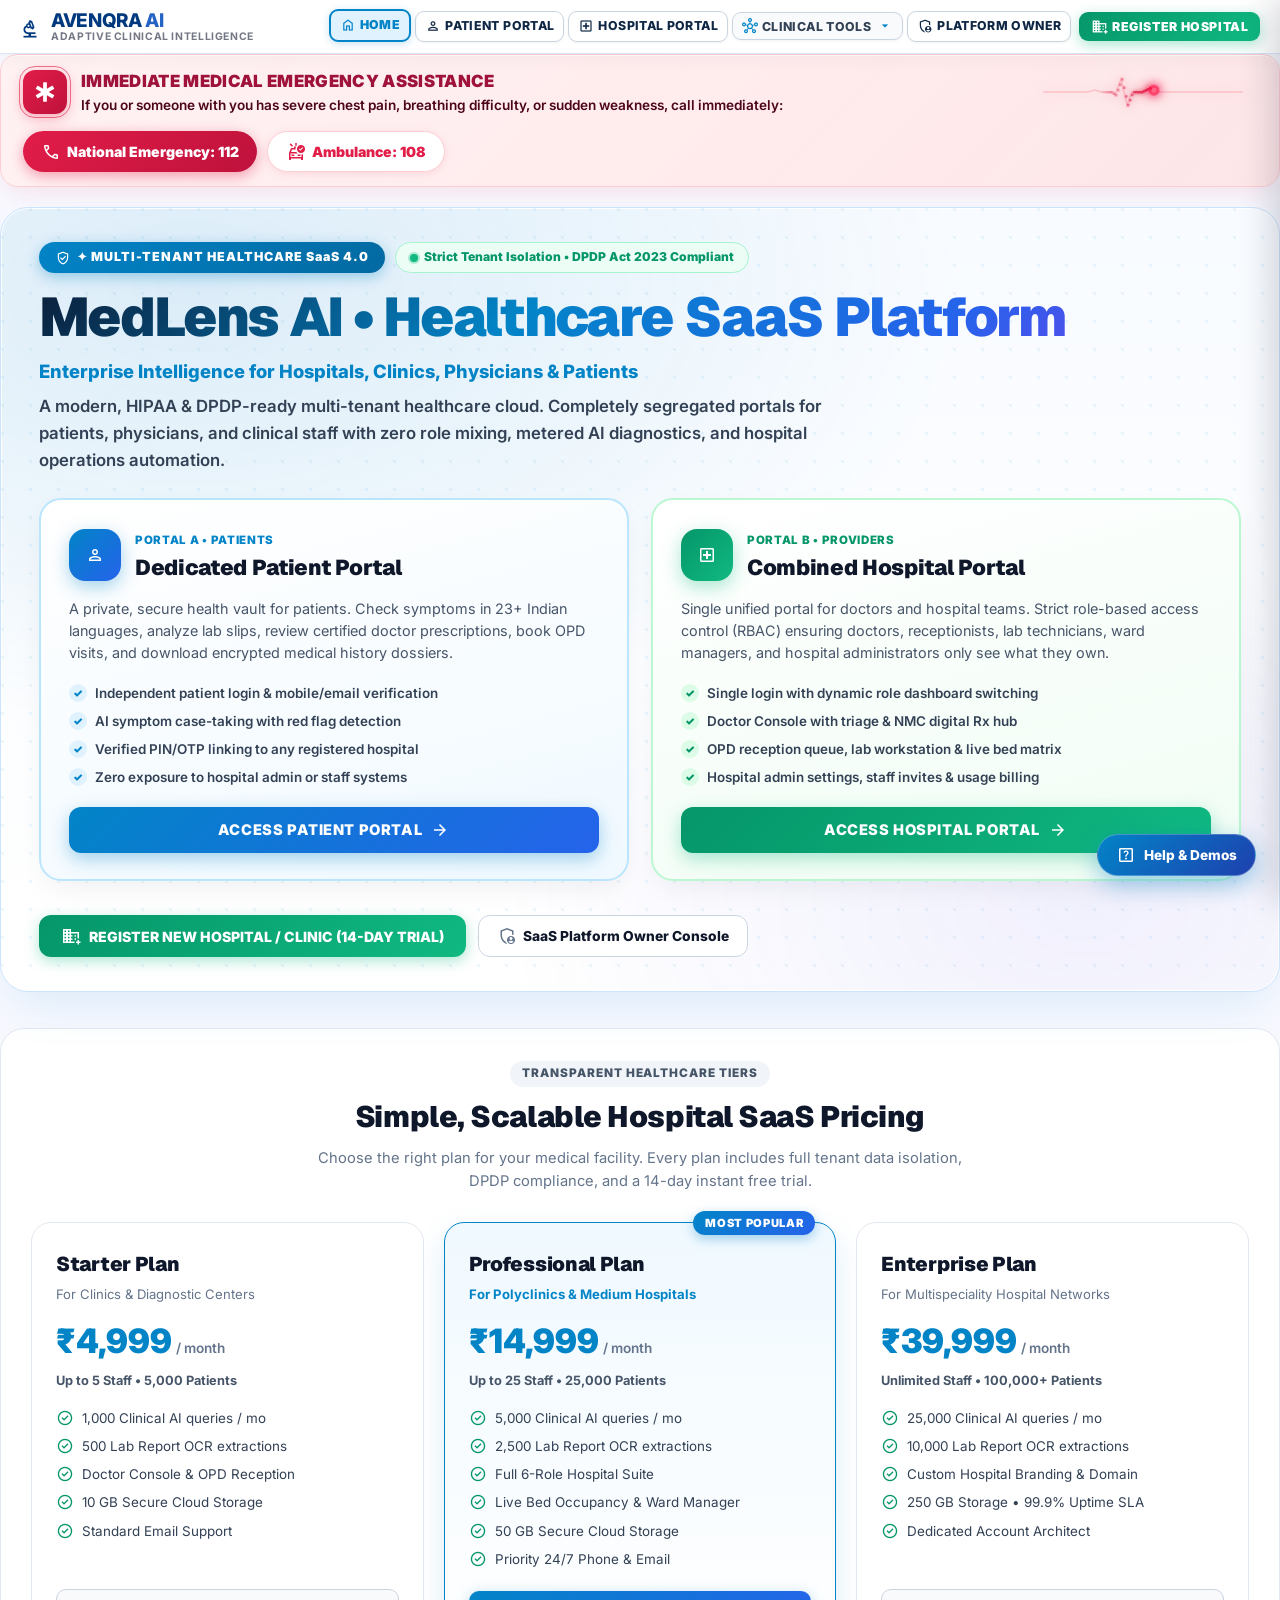
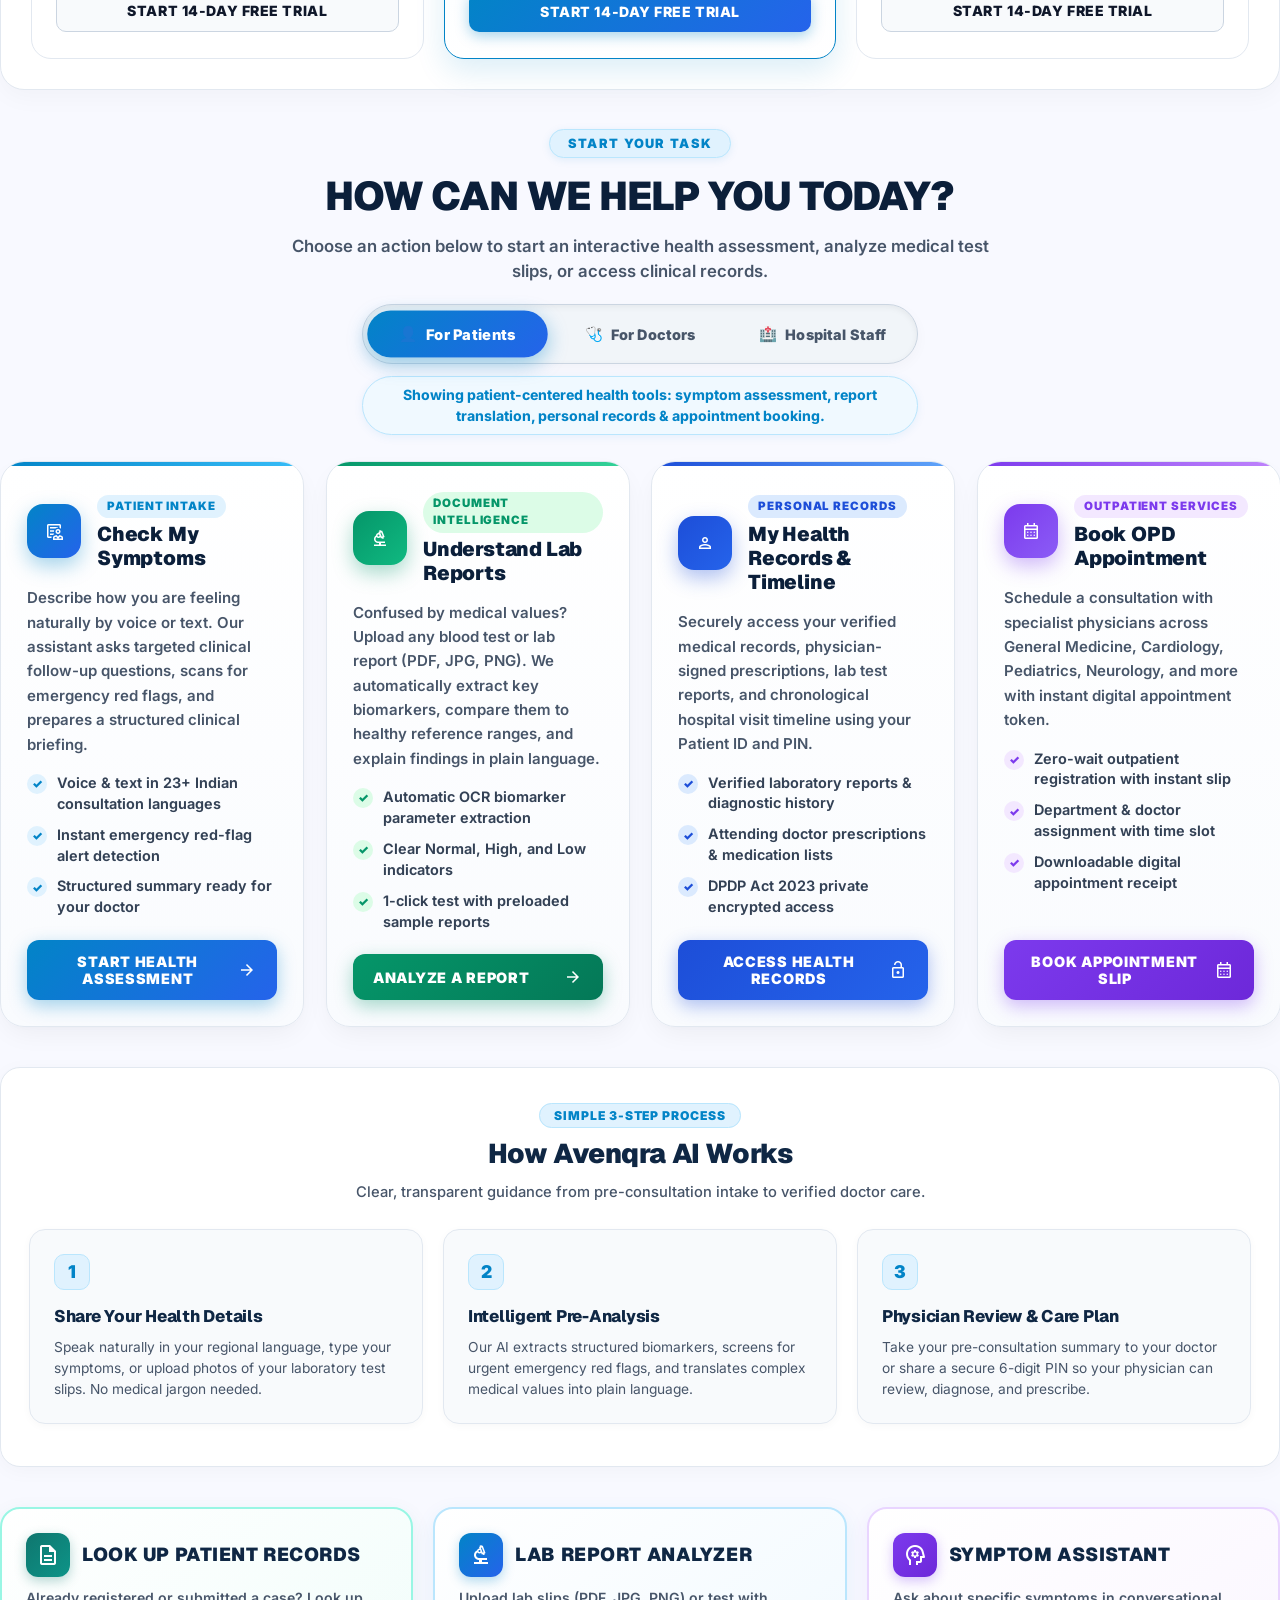
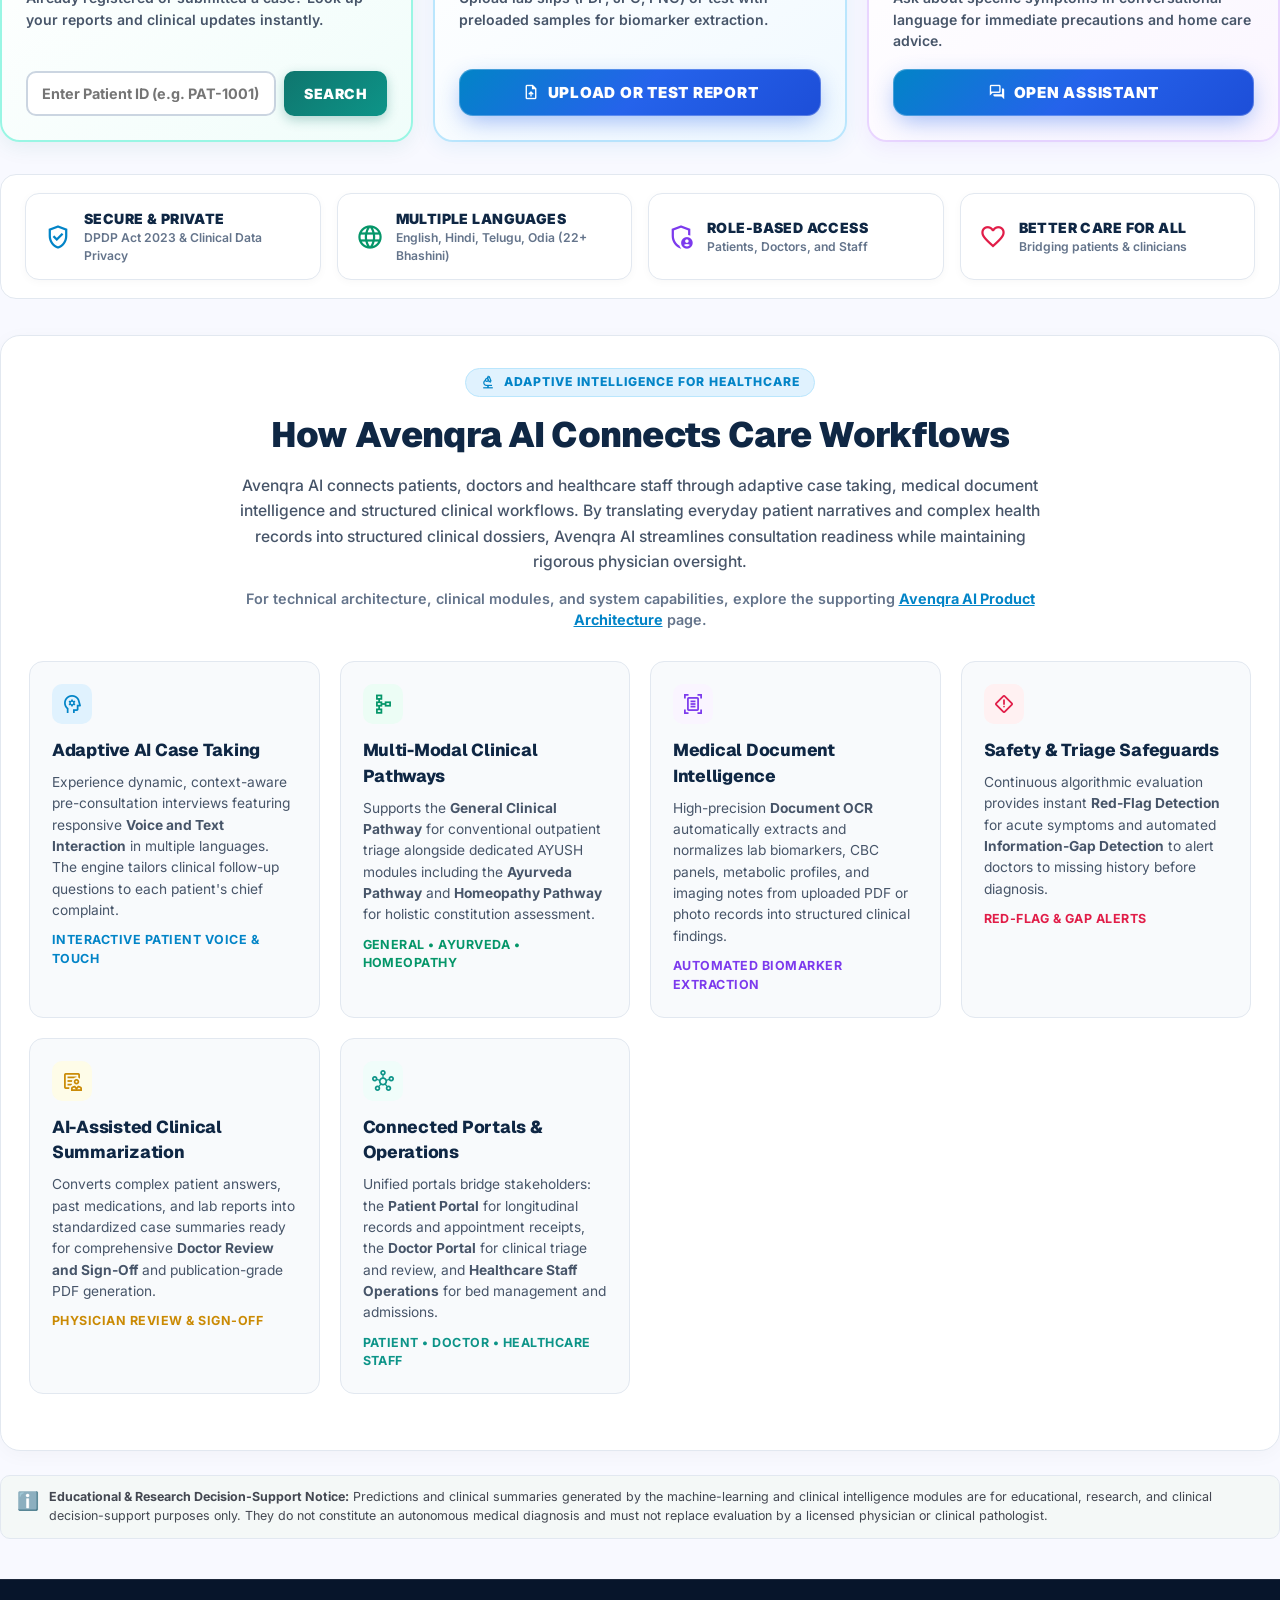
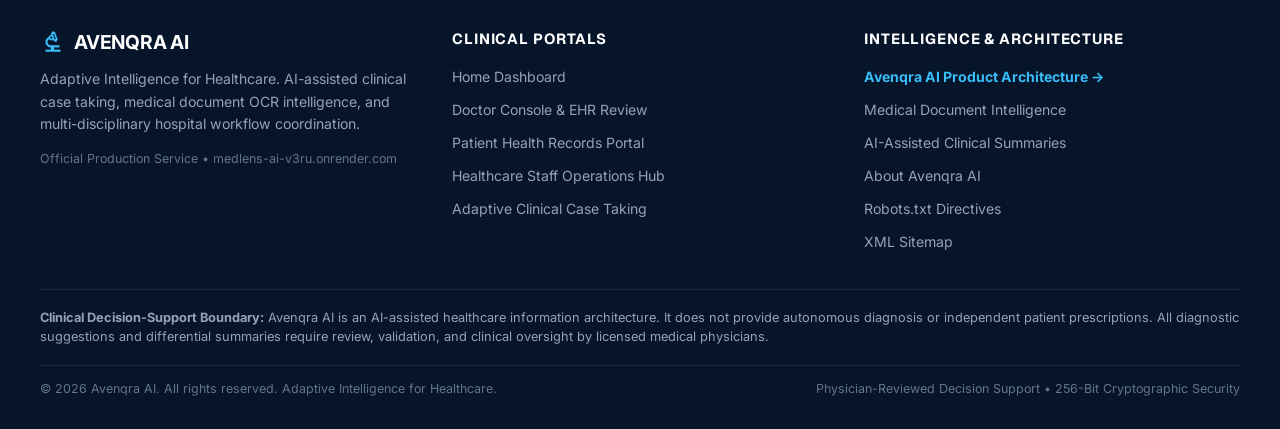
==== commit 66b4b0c0: "feat(saas): transform MedLens AI into enterprise multi-tenant healthcare SaaS platform - Portal A: D" ====
--- a/disease_prediction/frontend/index.html
+++ b/disease_prediction/frontend/index.html
@@ -129,55 +129,49 @@
         </div>
 
         <nav class="nav-links">
-            <a href="javascript:void(0)" onclick="switchView('home')" class="nav-btn active" id="tab-home" title="Home Dashboard &amp; Task Overview">
+            <a href="javascript:void(0)" onclick="switchView('home')" class="nav-btn active" id="tab-home" title="SaaS Showcase & Overview">
                 <span class="material-symbols-outlined">home</span> HOME
             </a>
-            <a href="javascript:void(0)" onclick="switchView('voice-case-taking')" class="nav-btn" id="tab-voice-case-taking" title="AI Symptom Intake &amp; Case Taking (Voice + Multilingual)">
-                <span class="material-symbols-outlined">clinical_notes</span> SYMPTOM CHECK
-            </a>
-            <a href="javascript:void(0)" onclick="switchView('analyzer')" class="nav-btn" id="tab-analyzer" title="Upload &amp; Analyze Blood / Lab Reports">
-                <span class="material-symbols-outlined">biotech</span> REPORT ANALYZER
-            </a>
-            <a href="javascript:void(0)" onclick="switchView('sandbox')" class="nav-btn" id="tab-sandbox" title="Disease Risk Screening &amp; Diagnostic ML Models">
-                <span class="material-symbols-outlined">query_stats</span> DISEASE SCREENING
-            </a>
-            <a href="javascript:void(0)" onclick="switchView('patient')" class="nav-btn" id="tab-patient" title="Patient Records, Lab Reports &amp; Timeline">
+            <a href="javascript:void(0)" onclick="switchView('patient-portal')" class="nav-btn" id="tab-patient-portal" title="Dedicated Patient Experience (Zero Staff Mixing)">
                 <span class="material-symbols-outlined">person</span> PATIENT PORTAL
             </a>
-
-            <!-- Clinical Portals & Operations Dropdown -->
+            <a href="javascript:void(0)" onclick="switchView('hospital-portal')" class="nav-btn" id="tab-hospital-portal" title="Combined Doctor & Staff Portal (Role-Based Access)">
+                <span class="material-symbols-outlined">local_hospital</span> HOSPITAL PORTAL
+            </a>
+
+            <!-- Clinical Tools Dropdown -->
             <div class="nav-dropdown" id="nav-portals-dropdown">
-                <button type="button" class="nav-btn nav-dropdown-toggle" id="tab-portals-toggle" onclick="toggleNavDropdown(event)" title="Doctor Console, Hospital Staff &amp; Specialized Tools">
-                    <span class="material-symbols-outlined">hub</span> CLINICAL PORTALS
+                <button type="button" class="nav-btn nav-dropdown-toggle" id="tab-portals-toggle" onclick="toggleNavDropdown(event)" title="Specialized Diagnostic & Operational Tools">
+                    <span class="material-symbols-outlined">hub</span> CLINICAL TOOLS
                     <span class="material-symbols-outlined" style="font-size: 18px; margin-left: 2px;">arrow_drop_down</span>
                 </button>
                 <div class="nav-dropdown-menu" id="nav-dropdown-menu">
-                    <a href="javascript:void(0)" onclick="switchView('admin'); closeNavDropdown();" class="nav-dropdown-item" id="tab-admin">
-                        <span class="dd-item-icon doctor-icon"><span class="material-symbols-outlined">stethoscope</span></span>
+                    <a href="javascript:void(0)" onclick="switchView('voice-case-taking'); closeNavDropdown();" class="nav-dropdown-item" id="tab-voice-case-taking">
+                        <span class="dd-item-icon symptoms-icon"><span class="material-symbols-outlined">clinical_notes</span></span>
                         <div class="dd-item-text">
-                            <div class="dd-title">Doctor Console</div>
-                            <div class="dd-desc">Clinical case triage, EHR review &amp; Rx authoring</div>
+                            <div class="dd-title">Symptom Check & Intake</div>
+                            <div class="dd-desc">Voice & multilingual clinical interview</div>
                         </div>
                     </a>
-                    <a href="javascript:void(0)" onclick="switchView('operations'); closeNavDropdown();" class="nav-dropdown-item" id="tab-operations">
-                        <span class="dd-item-icon staff-icon"><span class="material-symbols-outlined">badge</span></span>
+                    <a href="javascript:void(0)" onclick="switchView('analyzer'); closeNavDropdown();" class="nav-dropdown-item" id="tab-analyzer">
+                        <span class="dd-item-icon" style="background:#e0f2fe; color:#0284c7;"><span class="material-symbols-outlined">biotech</span></span>
                         <div class="dd-item-text">
-                            <div class="dd-title">Staff Operations Hub</div>
-                            <div class="dd-desc">Live bed occupancy, admissions &amp; billing</div>
+                            <div class="dd-title">Medical Report Analyzer</div>
+                            <div class="dd-desc">OCR parameter extraction & normal ranges</div>
                         </div>
                     </a>
-                    <a href="javascript:void(0)" onclick="switchView('symptoms'); closeNavDropdown();" class="nav-dropdown-item" id="tab-symptoms">
-                        <span class="dd-item-icon symptoms-icon"><span class="material-symbols-outlined">psychology</span></span>
+                    <a href="javascript:void(0)" onclick="switchView('sandbox'); closeNavDropdown();" class="nav-dropdown-item" id="tab-sandbox">
+                        <span class="dd-item-icon" style="background:#fef3c7; color:#b45309;"><span class="material-symbols-outlined">query_stats</span></span>
                         <div class="dd-item-text">
-                            <div class="dd-title">Symptoms AI Assistant</div>
-                            <div class="dd-desc">Differential guidance &amp; preliminary precautions</div>
+                            <div class="dd-title">Disease Screening Models</div>
+                            <div class="dd-desc">Anemia, Dengue, Liver, Thyroid, Malaria</div>
                         </div>
                     </a>
                     <a href="javascript:void(0)" onclick="openTelemedicineModal(); closeNavDropdown();" class="nav-dropdown-item" id="tab-telehealth">
                         <span class="dd-item-icon" style="background: rgba(225, 29, 72, 0.1); color: #e11d48;"><span class="material-symbols-outlined">videocam</span></span>
                         <div class="dd-item-text">
                             <div class="dd-title">Virtual Telehealth Room</div>
-                            <div class="dd-desc">Live video consult &bull; Scribe &bull; Vitals telemetry</div>
+                            <div class="dd-desc">Live consult &bull; Vitals telemetry</div>
                         </div>
                     </a>
                     <a href="javascript:void(0)" onclick="openOpdQueueBoardModal(); closeNavDropdown();" class="nav-dropdown-item" id="tab-opd-board">
@@ -190,27 +184,19 @@
                     <a href="javascript:void(0)" onclick="openPrescriptionModal(); closeNavDropdown();" class="nav-dropdown-item" id="tab-rx-hub">
                         <span class="dd-item-icon" style="background: rgba(2, 132, 199, 0.1); color: #0284c7;"><span class="material-symbols-outlined">receipt_long</span></span>
                         <div class="dd-item-text">
-                            <div class="dd-title">Digital Rx &amp; Pharmacy Hub</div>
-                            <div class="dd-desc">NMC verified slip &bull; WhatsApp Rx &bull; Reminders</div>
+                            <div class="dd-title">Digital Rx Hub</div>
+                            <div class="dd-desc">NMC verified slips &bull; WhatsApp Rx</div>
                         </div>
                     </a>
-                    <a href="/product.html" class="nav-dropdown-item" id="tab-product">
-                        <span class="dd-item-icon product-icon"><span class="material-symbols-outlined">info</span></span>
-                        <div class="dd-item-text">
-                            <div class="dd-title">Product Architecture</div>
-                            <div class="dd-desc">Platform capabilities &amp; clinical boundaries</div>
-                        </div>
-                    </a>
-                </div>
-            </div>
-
-            <button type="button" class="nav-btn nav-help-btn" onclick="openHelpCenterModal()" title="Help Center, Patient Guide &amp; Interactive Demos" style="padding: 6px 14px; font-size: 0.82rem; font-weight: 700; border-radius: 9px; border: 1.5px solid #cbd5e1; background: #ffffff; color: #0284c7; display: inline-flex; align-items: center; gap: 6px; cursor: pointer; transition: all 0.2s ease;">
-                <span class="material-symbols-outlined" style="font-size: 18px; color: #0284c7;">help_center</span>
-                <span>HELP &amp; DEMOS</span>
-            </button>
-
-            <button type="button" class="btn-primary" onclick="openPatientRegistrationModal()" style="background: linear-gradient(135deg, #0284c7 0%, #2563eb 100%); padding: 7px 16px; font-size: 0.82rem; font-weight: 900; letter-spacing: 0.05em; text-transform: uppercase; border-radius: 9px; box-shadow: 0 4px 14px rgba(2, 132, 199, 0.35); display: inline-flex; align-items: center; gap: 6px; border: none; cursor: pointer; color: white; white-space: nowrap; margin-left: 4px;" title="Register new outpatient and get appointment slip">
-                <span class="material-symbols-outlined" style="font-size: 17px;">calendar_month</span> <span class="doc-btn-text">BOOK APPOINTMENT</span>
+                </div>
+            </div>
+
+            <a href="javascript:void(0)" onclick="switchView('platform-owner')" class="nav-btn" id="tab-platform-owner" title="MedLens SaaS Operator & Business Metrics">
+                <span class="material-symbols-outlined">admin_panel_settings</span> PLATFORM OWNER
+            </a>
+
+            <button type="button" class="btn-primary" onclick="openOrgOnboardingModal()" style="background: linear-gradient(135deg, #059669 0%, #10b981 100%); padding: 7px 16px; font-size: 0.82rem; font-weight: 900; letter-spacing: 0.05em; text-transform: uppercase; border-radius: 9px; box-shadow: 0 4px 14px rgba(16, 185, 129, 0.35); display: inline-flex; align-items: center; gap: 6px; border: none; cursor: pointer; color: white; white-space: nowrap; margin-left: 4px;" title="Register hospital or clinic for 14-day free SaaS trial">
+                <span class="material-symbols-outlined" style="font-size: 17px;">domain_add</span> <span>REGISTER HOSPITAL</span>
             </button>
 
             <!-- Hidden language select fallback for background JS compatibility -->
@@ -403,35 +389,8 @@
                     </div>
                 </div>
                 <div class="emergency-ekg-tracer">
-                    <svg viewBox="0 0 200 32" class="emergency-ekg-svg" preserveAspectRatio="none" aria-hidden="true">
-                        <defs>
-                            <filter id="em-ekg-neon-glow" x="-20%" y="-50%" width="140%" height="200%">
-                                <feGaussianBlur stdDeviation="2" result="glow"/>
-                                <feMerge>
-                                    <feMergeNode in="glow"/>
-                                    <feMergeNode in="SourceGraphic"/>
-                                </feMerge>
-                            </filter>
-                        </defs>
-                        <!-- Dim background track -->
-                        <path class="em-ekg-track" d="M0,16 L60,16 L65,4 L72,28 L78,8 L84,22 L90,16 L200,16" />
-                        <!-- High-intensity animated sweep beam with native SVG animate -->
-                        <path id="emergency-ekg-pulse-path" class="em-ekg-glow" d="M0,16 L60,16 L65,4 L72,28 L78,8 L84,22 L90,16 L200,16"
-                              pathLength="260" stroke="#e11d48" stroke-width="3" fill="none" stroke-linecap="round" stroke-linejoin="round"
-                              stroke-dasharray="60 200" filter="url(#em-ekg-neon-glow)">
-                            <animate attributeName="stroke-dashoffset" from="260" to="0" dur="1.8s" repeatCount="indefinite" />
-                        </path>
-                        <!-- Luminous glowing tracer pulse head dot riding along the waveform -->
-                        <g class="em-ekg-dot-group">
-                            <animateMotion path="M0,16 L60,16 L65,4 L72,28 L78,8 L84,22 L90,16 L200,16" dur="1.8s" repeatCount="indefinite" />
-                            <!-- Outer neon halo -->
-                            <circle cx="0" cy="0" r="6" fill="#e11d48" opacity="0.6" filter="url(#em-ekg-neon-glow)" />
-                            <!-- Inner bright pulse head -->
-                            <circle cx="0" cy="0" r="3.5" fill="#ff1744" />
-                            <!-- Hot white core center -->
-                            <circle cx="0" cy="0" r="1.5" fill="#ffffff" />
-                        </g>
-                    </svg>
+                    <!-- High-Precision 60fps Medical Cardiac Telemetry Canvas with glowing head & phosphor fade -->
+                    <canvas id="emergency-ekg-canvas" width="200" height="32" class="emergency-ekg-canvas" aria-label="Cardiac monitor live telemetry line"></canvas>
                 </div>
                 <div class="emergency-buttons-wrap">
                     <a href="tel:112" class="emergency-btn-primary" title="Call National Emergency 112">
@@ -447,112 +406,177 @@
                 </div>
             </div>
 
-            <!-- 1. MODERN CLINICAL HERO SECTION -->
-            <div class="ml-hero-section">
-                <div class="ml-hero-grid">
-                    <div>
-                        <div class="hero-badge-row">
-                            <div class="ml-tagline">
-                                <span class="material-symbols-outlined">health_and_safety</span>
-                                <span>✦ NEXT-GEN CLINICAL INTELLIGENCE 4.0</span>
-                            </div>
-                            <div class="live-status-pill">
-                                <span class="live-dot-beacon"></span>
-                                <span>Systems Online &bull; Zero-Wait Intake</span>
-                            </div>
-                        </div>
-                        <h1 class="ml-hero-title">
-                            Avenqra AI
-                        </h1>
-                        <div class="ml-hero-subtitle">
-                            Intelligent Healthcare Support for Patients, Doctors &amp; Hospitals
-                        </div>
-                        <p class="ml-hero-desc">
-                            Navigate your healthcare with simplicity and confidence. Check symptoms in your regional language, get laboratory test slips explained in plain English, screen disease risks, and seamlessly share verified health dossiers with your doctor.
-                        </p>
-                        <div class="ml-hero-buttons">
-                            <button type="button" class="ml-btn-primary" onclick="switchView('voice-case-taking')">
-                                <span class="material-symbols-outlined">clinical_notes</span>
-                                <span>CHECK MY SYMPTOMS</span>
-                                <span class="material-symbols-outlined btn-arrow-icon">arrow_forward</span>
+            <!-- 1. MODERN MULTI-TENANT HEALTHCARE SAAS HERO SECTION -->
+            <div class="saas-hero-container">
+                <div class="saas-hero-content">
+                    <div class="saas-badge-strip">
+                        <div class="saas-enterprise-pill">
+                            <span class="material-symbols-outlined" style="font-size: 16px;">verified_user</span>
+                            <span>✦ MULTI-TENANT HEALTHCARE SaaS 4.0</span>
+                        </div>
+                        <div class="saas-tenant-status-pill">
+                            <span class="live-dot-beacon"></span>
+                            <span>Strict Tenant Isolation &bull; DPDP Act 2023 Compliant</span>
+                        </div>
+                    </div>
+                    
+                    <h1 class="saas-main-title">
+                        MedLens AI &bull; Healthcare SaaS Platform
+                    </h1>
+                    <div style="font-size: 1.15rem; font-weight: 800; color: #0284c7; margin-bottom: 8px;">
+                        Enterprise Intelligence for Hospitals, Clinics, Physicians &amp; Patients
+                    </div>
+                    <p class="saas-main-desc">
+                        A modern, HIPAA &amp; DPDP-ready multi-tenant healthcare cloud. Completely segregated portals for patients, physicians, and clinical staff with zero role mixing, metered AI diagnostics, and hospital operations automation.
+                    </p>
+
+                    <!-- TWO MAIN PRIMARY USER PORTAL GATEWAY CARDS -->
+                    <div class="saas-portal-gateways">
+                        <!-- PORTAL A GATEWAY -->
+                        <div class="gateway-card portal-patient">
+                            <div>
+                                <div class="gateway-header">
+                                    <div class="gateway-icon-box">
+                                        <span class="material-symbols-outlined">person</span>
+                                    </div>
+                                    <div>
+                                        <span class="gateway-badge">PORTAL A &bull; PATIENTS</span>
+                                        <h2 class="gateway-title">Dedicated Patient Portal</h2>
+                                    </div>
+                                </div>
+                                <p class="gateway-desc">
+                                    A private, secure health vault for patients. Check symptoms in 23+ Indian languages, analyze lab slips, review certified doctor prescriptions, book OPD visits, and download encrypted medical history dossiers.
+                                </p>
+                                <ul class="gateway-features">
+                                    <li><span class="gateway-check">✓</span> <span>Independent patient login &amp; mobile/email verification</span></li>
+                                    <li><span class="gateway-check">✓</span> <span>AI symptom case-taking with red flag detection</span></li>
+                                    <li><span class="gateway-check">✓</span> <span>Verified PIN/OTP linking to any registered hospital</span></li>
+                                    <li><span class="gateway-check">✓</span> <span>Zero exposure to hospital admin or staff systems</span></li>
+                                </ul>
+                            </div>
+                            <button type="button" class="gateway-btn" onclick="switchView('patient-portal')">
+                                <span>ACCESS PATIENT PORTAL</span>
+                                <span class="material-symbols-outlined">arrow_forward</span>
                             </button>
-                            <button type="button" class="ml-btn-outline" onclick="switchView('analyzer')">
-                                <span class="material-symbols-outlined">biotech</span>
-                                <span>ANALYZE LAB REPORT</span>
+                        </div>
+
+                        <!-- PORTAL B GATEWAY -->
+                        <div class="gateway-card portal-hospital">
+                            <div>
+                                <div class="gateway-header">
+                                    <div class="gateway-icon-box">
+                                        <span class="material-symbols-outlined">local_hospital</span>
+                                    </div>
+                                    <div>
+                                        <span class="gateway-badge">PORTAL B &bull; PROVIDERS</span>
+                                        <h2 class="gateway-title">Combined Hospital Portal</h2>
+                                    </div>
+                                </div>
+                                <p class="gateway-desc">
+                                    Single unified portal for doctors and hospital teams. Strict role-based access control (RBAC) ensuring doctors, receptionists, lab technicians, ward managers, and hospital administrators only see what they own.
+                                </p>
+                                <ul class="gateway-features">
+                                    <li><span class="gateway-check">✓</span> <span>Single login with dynamic role dashboard switching</span></li>
+                                    <li><span class="gateway-check">✓</span> <span>Doctor Console with triage &amp; NMC digital Rx hub</span></li>
+                                    <li><span class="gateway-check">✓</span> <span>OPD reception queue, lab workstation &amp; live bed matrix</span></li>
+                                    <li><span class="gateway-check">✓</span> <span>Hospital admin settings, staff invites &amp; usage billing</span></li>
+                                </ul>
+                            </div>
+                            <button type="button" class="gateway-btn" onclick="switchView('hospital-portal')">
+                                <span>ACCESS HOSPITAL PORTAL</span>
+                                <span class="material-symbols-outlined">arrow_forward</span>
                             </button>
-                            <button type="button" class="ml-btn-tertiary" onclick="switchView('sandbox')">
-                                <span class="material-symbols-outlined">query_stats</span>
-                                <span>SCREEN DISEASE RISK</span>
-                            </button>
-                        </div>
-                        <div style="margin-top: 12px; margin-bottom: 4px;">
-                            <button type="button" class="hero-quick-tour-pill" onclick="openHelpCenterModal('guide')" title="Interactive 30-Second Platform Tour &amp; Live Demos">
-                                <span class="material-symbols-outlined" style="font-size: 17px; color: #0284c7;">explore</span>
-                                <span>First time here? Take a 30-Second Quick Tour &amp; Try 1-Click Demos &rarr;</span>
-                            </button>
-                        </div>
-                        <div style="display: flex; gap: 8px; flex-wrap: wrap; margin-bottom: 12px;">
-                            <button type="button" onclick="openTelemedicineModal()" style="display: inline-flex; align-items: center; gap: 6px; padding: 5px 12px; border-radius: 999px; background: rgba(225,29,72,0.08); border: 1px solid rgba(225,29,72,0.25); color: #be123c; font-size: 0.76rem; font-weight: 700; cursor: pointer; transition: all 0.2s ease;">
-                                <span class="material-symbols-outlined" style="font-size: 15px;">videocam</span> Virtual Telehealth Room
-                            </button>
-                            <button type="button" onclick="openOpdQueueBoardModal()" style="display: inline-flex; align-items: center; gap: 6px; padding: 5px 12px; border-radius: 999px; background: rgba(16,185,129,0.08); border: 1px solid rgba(16,185,129,0.25); color: #047857; font-size: 0.76rem; font-weight: 700; cursor: pointer; transition: all 0.2s ease;">
-                                <span class="material-symbols-outlined" style="font-size: 15px;">queue</span> Live OPD Queue
-                            </button>
-                            <button type="button" onclick="openPrescriptionModal()" style="display: inline-flex; align-items: center; gap: 6px; padding: 5px 12px; border-radius: 999px; background: rgba(2,132,199,0.08); border: 1px solid rgba(2,132,199,0.25); color: #0284c7; font-size: 0.76rem; font-weight: 700; cursor: pointer; transition: all 0.2s ease;">
-                                <span class="material-symbols-outlined" style="font-size: 15px;">receipt_long</span> Digital Rx Hub
-                            </button>
-                        </div>
-                        <div class="ml-stats-strip">
-                            <div class="ml-stat-item stat-cyan">
-                                <span class="ml-stat-number">DPDP</span>
-                                <span class="ml-stat-label">ACT 2023 PRIVACY</span>
-                            </div>
-                            <div class="ml-stat-item stat-emerald">
-                                <span class="ml-stat-number">4+</span>
-                                <span class="ml-stat-label">REGIONAL (22+ BHASHINI)</span>
-                            </div>
-                            <div class="ml-stat-item stat-purple">
-                                <span class="ml-stat-number">5 ML</span>
-                                <span class="ml-stat-label">DIAGNOSTIC PIPELINES</span>
-                            </div>
-                            <div class="ml-stat-item stat-amber">
-                                <span class="ml-stat-number">100%</span>
-                                <span class="ml-stat-label">DOCTOR SUPERVISED</span>
-                            </div>
-                        </div>
-                    </div>
-
-                    <!-- Right Column: Quick Report Access Card -->
-                    <div class="ml-quick-access-card">
-                        <div class="card-scanner-laser"></div>
-                        <div class="quick-access-header">
-                            <div class="security-vault-icon">
-                                <span class="material-symbols-outlined">lock</span>
-                                <div class="vault-beacon-ring"></div>
-                            </div>
-                            <div>
-                                <h3 class="vault-title">INSTANT PATIENT ACCESS</h3>
-                                <div class="vault-subtitle">SECURE HEALTH RECORDS &amp; LAB REPORTS</div>
-                            </div>
-                        </div>
-                        <div class="vault-form">
-                            <div>
-                                <label class="vault-label">PATIENT ID</label>
-                                <input type="text" id="hero-pat-id" class="patient-lookup-input" placeholder="e.g. PAT-1001" autocomplete="username">
-                            </div>
-                            <div>
-                                <label class="vault-label">SECURITY PIN</label>
-                                <input type="password" id="hero-pat-pin" class="patient-lookup-input" placeholder="e.g. 123456" autocomplete="current-password" inputmode="numeric" pattern="[0-9]*">
-                            </div>
-                            <button type="button" class="vault-submit-btn" onclick="handleHeroPatientLogin()">
-                                <span class="material-symbols-outlined">lock_open</span>
-                                <span>ACCESS MY HEALTH RECORDS</span>
-                            </button>
-                            <div class="vault-footer">
-                                <a href="javascript:void(0)" onclick="openPatientRegistrationModal()" class="vault-register-link">NEW PATIENT? REGISTER HERE &rarr;</a>
-                                <span class="vault-encryption-badge">🔒 256-BIT ENCRYPTED</span>
-                            </div>
-                        </div>
+                        </div>
+                    </div>
+
+                    <!-- Fast SaaS Actions Strip -->
+                    <div style="display: flex; gap: 12px; align-items: center; flex-wrap: wrap; padding-top: 10px;">
+                        <button type="button" onclick="openOrgOnboardingModal()" style="background: linear-gradient(135deg, #059669, #10b981); color: white; padding: 11px 22px; border-radius: 12px; font-weight: 850; font-size: 0.88rem; border: none; cursor: pointer; display: inline-flex; align-items: center; gap: 8px; box-shadow: 0 4px 14px rgba(16,185,129,0.35);">
+                            <span class="material-symbols-outlined">domain_add</span>
+                            <span>REGISTER NEW HOSPITAL / CLINIC (14-DAY TRIAL)</span>
+                        </button>
+                        <button type="button" onclick="switchView('platform-owner')" style="background: #ffffff; border: 1.5px solid #cbd5e1; color: #0f172a; padding: 10px 18px; border-radius: 12px; font-weight: 800; font-size: 0.86rem; cursor: pointer; display: inline-flex; align-items: center; gap: 6px;">
+                            <span class="material-symbols-outlined" style="color: #64748b;">admin_panel_settings</span>
+                            <span>SaaS Platform Owner Console</span>
+                        </button>
+                    </div>
+                </div>
+            </div>
+
+            <!-- SaaS Subscription & Pricing Plans Section -->
+            <div class="saas-pricing-section">
+                <div class="saas-pricing-header">
+                    <span class="saas-pricing-pill">TRANSPARENT HEALTHCARE TIERS</span>
+                    <h2 class="saas-pricing-title">Simple, Scalable Hospital SaaS Pricing</h2>
+                    <p class="saas-pricing-desc">
+                        Choose the right plan for your medical facility. Every plan includes full tenant data isolation, DPDP compliance, and a 14-day instant free trial.
+                    </p>
+                </div>
+
+                <div class="saas-pricing-grid">
+                    <!-- Starter Plan -->
+                    <div class="saas-price-card">
+                        <div>
+                            <h3 class="saas-plan-name">Starter Plan</h3>
+                            <div style="font-size: 0.82rem; color: #64748b;">For Clinics &amp; Diagnostic Centers</div>
+                            <div class="saas-plan-price">
+                                <span>₹4,999</span>
+                                <span class="saas-price-period">/ month</span>
+                            </div>
+                            <div class="saas-plan-limits">Up to 5 Staff &bull; 5,000 Patients</div>
+                            <ul class="saas-plan-features">
+                                <li><span class="material-symbols-outlined" style="color: #059669; font-size: 18px;">check_circle</span> 1,000 Clinical AI queries / mo</li>
+                                <li><span class="material-symbols-outlined" style="color: #059669; font-size: 18px;">check_circle</span> 500 Lab Report OCR extractions</li>
+                                <li><span class="material-symbols-outlined" style="color: #059669; font-size: 18px;">check_circle</span> Doctor Console &amp; OPD Reception</li>
+                                <li><span class="material-symbols-outlined" style="color: #059669; font-size: 18px;">check_circle</span> 10 GB Secure Cloud Storage</li>
+                                <li><span class="material-symbols-outlined" style="color: #059669; font-size: 18px;">check_circle</span> Standard Email Support</li>
+                            </ul>
+                        </div>
+                        <button type="button" class="saas-plan-btn outline" onclick="openOrgOnboardingModal('starter')">START 14-DAY FREE TRIAL</button>
+                    </div>
+
+                    <!-- Professional Plan (Featured) -->
+                    <div class="saas-price-card featured">
+                        <div class="saas-popular-pill">MOST POPULAR</div>
+                        <div>
+                            <h3 class="saas-plan-name">Professional Plan</h3>
+                            <div style="font-size: 0.82rem; color: #0284c7; font-weight: 700;">For Polyclinics &amp; Medium Hospitals</div>
+                            <div class="saas-plan-price">
+                                <span>₹14,999</span>
+                                <span class="saas-price-period">/ month</span>
+                            </div>
+                            <div class="saas-plan-limits">Up to 25 Staff &bull; 25,000 Patients</div>
+                            <ul class="saas-plan-features">
+                                <li><span class="material-symbols-outlined" style="color: #059669; font-size: 18px;">check_circle</span> 5,000 Clinical AI queries / mo</li>
+                                <li><span class="material-symbols-outlined" style="color: #059669; font-size: 18px;">check_circle</span> 2,500 Lab Report OCR extractions</li>
+                                <li><span class="material-symbols-outlined" style="color: #059669; font-size: 18px;">check_circle</span> Full 6-Role Hospital Suite</li>
+                                <li><span class="material-symbols-outlined" style="color: #059669; font-size: 18px;">check_circle</span> Live Bed Occupancy &amp; Ward Manager</li>
+                                <li><span class="material-symbols-outlined" style="color: #059669; font-size: 18px;">check_circle</span> 50 GB Secure Cloud Storage</li>
+                                <li><span class="material-symbols-outlined" style="color: #059669; font-size: 18px;">check_circle</span> Priority 24/7 Phone &amp; Email</li>
+                            </ul>
+                        </div>
+                        <button type="button" class="saas-plan-btn primary" onclick="openOrgOnboardingModal('professional')">START 14-DAY FREE TRIAL</button>
+                    </div>
+
+                    <!-- Enterprise Plan -->
+                    <div class="saas-price-card">
+                        <div>
+                            <h3 class="saas-plan-name">Enterprise Plan</h3>
+                            <div style="font-size: 0.82rem; color: #64748b;">For Multispeciality Hospital Networks</div>
+                            <div class="saas-plan-price">
+                                <span>₹39,999</span>
+                                <span class="saas-price-period">/ month</span>
+                            </div>
+                            <div class="saas-plan-limits">Unlimited Staff &bull; 100,000+ Patients</div>
+                            <ul class="saas-plan-features">
+                                <li><span class="material-symbols-outlined" style="color: #059669; font-size: 18px;">check_circle</span> 25,000 Clinical AI queries / mo</li>
+                                <li><span class="material-symbols-outlined" style="color: #059669; font-size: 18px;">check_circle</span> 10,000 Lab Report OCR extractions</li>
+                                <li><span class="material-symbols-outlined" style="color: #059669; font-size: 18px;">check_circle</span> Custom Hospital Branding &amp; Domain</li>
+                                <li><span class="material-symbols-outlined" style="color: #059669; font-size: 18px;">check_circle</span> 250 GB Storage &bull; 99.9% Uptime SLA</li>
+                                <li><span class="material-symbols-outlined" style="color: #059669; font-size: 18px;">check_circle</span> Dedicated Account Architect</li>
+                            </ul>
+                        </div>
+                        <button type="button" class="saas-plan-btn outline" onclick="openOrgOnboardingModal('enterprise')">START 14-DAY FREE TRIAL</button>
                     </div>
                 </div>
             </div>
@@ -6364,7 +6388,944 @@
 
             </div><!-- end voice-ct-wrapper -->
         </section><!-- end view-voice-case-taking -->
-    </main>
+    
+        <!-- ==========================================================================
+             PORTAL A: DEDICATED PATIENT PORTAL (ZERO STAFF OR DOCTOR MIXING)
+             ========================================================================== -->
+        <section id="view-patient-portal" class="section-view">
+            <div class="portal-shell-container">
+                
+                <!-- STATE 1: Patient Unauthenticated (Login & Register) -->
+                <div id="patient-auth-screen" style="max-width: 520px; margin: 40px auto; background: #ffffff; border-radius: 24px; border: 1.5px solid #bae6fd; box-shadow: 0 20px 50px -10px rgba(2, 132, 199, 0.15); padding: 36px 32px;">
+                    <!-- Header -->
+                    <div style="text-align: center; margin-bottom: 24px;">
+                        <div style="width: 56px; height: 56px; border-radius: 18px; background: linear-gradient(135deg, #0284c7, #2563eb); display: inline-flex; align-items: center; justify-content: center; color: white; margin-bottom: 12px; box-shadow: 0 6px 18px rgba(2, 132, 199, 0.35);">
+                            <span class="material-symbols-outlined" style="font-size: 30px;">shield_person</span>
+                        </div>
+                        <div style="font-size: 0.76rem; font-weight: 850; color: #0284c7; text-transform: uppercase; letter-spacing: 0.08em; margin-bottom: 4px;">MedLens Patient Vault</div>
+                        <h2 style="font-size: 1.65rem; font-weight: 900; color: #0f172a; margin: 0 0 6px 0;">Dedicated Patient Portal</h2>
+                        <p style="font-size: 0.88rem; color: #64748b; margin: 0; line-height: 1.5;">Access your private health records, AI symptom summaries, and certified doctor reports.</p>
+                    </div>
+
+                    <!-- Auth Mode Switcher -->
+                    <div style="display: flex; background: #f1f5f9; padding: 4px; border-radius: 12px; margin-bottom: 22px;">
+                        <button type="button" id="pat-tab-login-btn" onclick="switchPatientAuthMode('login')" style="flex: 1; padding: 9px; border-radius: 9px; border: none; font-weight: 800; font-size: 0.84rem; cursor: pointer; background: #ffffff; color: #0284c7; box-shadow: 0 2px 8px rgba(0,0,0,0.06); transition: all 0.2s ease;">Sign In</button>
+                        <button type="button" id="pat-tab-reg-btn" onclick="switchPatientAuthMode('register')" style="flex: 1; padding: 9px; border-radius: 9px; border: none; font-weight: 800; font-size: 0.84rem; cursor: pointer; background: transparent; color: #64748b; transition: all 0.2s ease;">Create Account</button>
+                        <button type="button" id="pat-tab-demo-btn" onclick="switchPatientAuthMode('demo')" style="flex: 1; padding: 9px; border-radius: 9px; border: none; font-weight: 800; font-size: 0.84rem; cursor: pointer; background: transparent; color: #64748b; transition: all 0.2s ease;">Quick Demo</button>
+                    </div>
+
+                    <!-- Login Form -->
+                    <div id="patient-login-form">
+                        <div style="margin-bottom: 16px;">
+                            <label style="display: block; font-size: 0.80rem; font-weight: 800; color: #334155; margin-bottom: 6px; text-transform: uppercase;">Email Address / Phone Number</label>
+                            <input type="text" id="pat-login-identifier" placeholder="e.g. aarav@example.com or 9876543210" style="width: 100%; padding: 12px 14px; border-radius: 10px; border: 1.5px solid #cbd5e1; font-size: 0.92rem; font-weight: 600;" value="aarav@example.com">
+                        </div>
+                        <div style="margin-bottom: 20px;">
+                            <div style="display: flex; justify-content: space-between; align-items: center; margin-bottom: 6px;">
+                                <label style="font-size: 0.80rem; font-weight: 800; color: #334155; margin: 0; text-transform: uppercase;">Password</label>
+                                <a href="javascript:void(0)" onclick="alert('Password reset instructions have been sent to your verified email/phone.')" style="font-size: 0.78rem; color: #0284c7; font-weight: 700; text-decoration: none;">Forgot password?</a>
+                            </div>
+                            <input type="password" id="pat-login-password" placeholder="Enter your password" style="width: 100%; padding: 12px 14px; border-radius: 10px; border: 1.5px solid #cbd5e1; font-size: 0.92rem; font-weight: 600;" value="PatientPass123!">
+                        </div>
+                        <button type="button" onclick="handlePatientPortalLogin()" style="width: 100%; padding: 13px; border-radius: 12px; background: linear-gradient(135deg, #0284c7, #2563eb); color: white; font-weight: 900; font-size: 0.92rem; border: none; cursor: pointer; display: flex; align-items: center; justify-content: center; gap: 8px; box-shadow: 0 4px 14px rgba(2, 132, 199, 0.35);">
+                            <span class="material-symbols-outlined">login</span>
+                            <span>SIGN IN TO PATIENT PORTAL</span>
+                        </button>
+                    </div>
+
+                    <!-- Registration Form -->
+                    <div id="patient-register-form" style="display: none;">
+                        <div style="margin-bottom: 14px;">
+                            <label style="display: block; font-size: 0.80rem; font-weight: 800; color: #334155; margin-bottom: 6px; text-transform: uppercase;">Full Legal Name</label>
+                            <input type="text" id="pat-reg-name" placeholder="e.g. Ramesh Kumar" style="width: 100%; padding: 11px 14px; border-radius: 10px; border: 1.5px solid #cbd5e1; font-size: 0.90rem; font-weight: 600;">
+                        </div>
+                        <div style="margin-bottom: 14px;">
+                            <label style="display: block; font-size: 0.80rem; font-weight: 800; color: #334155; margin-bottom: 6px; text-transform: uppercase;">Email Address</label>
+                            <input type="email" id="pat-reg-email" placeholder="e.g. ramesh@example.com" style="width: 100%; padding: 11px 14px; border-radius: 10px; border: 1.5px solid #cbd5e1; font-size: 0.90rem; font-weight: 600;">
+                        </div>
+                        <div style="margin-bottom: 14px;">
+                            <label style="display: block; font-size: 0.80rem; font-weight: 800; color: #334155; margin-bottom: 6px; text-transform: uppercase;">Mobile Number (with OTP verification)</label>
+                            <input type="tel" id="pat-reg-phone" placeholder="e.g. +91 98765 43210" style="width: 100%; padding: 11px 14px; border-radius: 10px; border: 1.5px solid #cbd5e1; font-size: 0.90rem; font-weight: 600;">
+                        </div>
+                        <div style="margin-bottom: 18px;">
+                            <label style="display: block; font-size: 0.80rem; font-weight: 800; color: #334155; margin-bottom: 6px; text-transform: uppercase;">Create Password (min 8 chars)</label>
+                            <input type="password" id="pat-reg-password" placeholder="At least 8 characters with letter & number" style="width: 100%; padding: 11px 14px; border-radius: 10px; border: 1.5px solid #cbd5e1; font-size: 0.90rem; font-weight: 600;">
+                        </div>
+                        <button type="button" onclick="handlePatientPortalRegister()" style="width: 100%; padding: 13px; border-radius: 12px; background: linear-gradient(135deg, #059669, #10b981); color: white; font-weight: 900; font-size: 0.92rem; border: none; cursor: pointer; display: flex; align-items: center; justify-content: center; gap: 8px; box-shadow: 0 4px 14px rgba(16, 185, 129, 0.35);">
+                            <span class="material-symbols-outlined">person_add</span>
+                            <span>CREATE PATIENT ACCOUNT</span>
+                        </button>
+                    </div>
+
+                    <!-- Quick Demo Access Form -->
+                    <div id="patient-demo-form" style="display: none;">
+                        <p style="font-size: 0.84rem; color: #64748b; margin-bottom: 14px;">Click any preloaded patient persona below for instant 1-click evaluation of the dedicated patient portal:</p>
+                        <div style="display: flex; flex-direction: column; gap: 10px;">
+                            <button type="button" onclick="quickLoginPatientDemo('aarav')" style="padding: 12px; border-radius: 12px; border: 1.5px solid #bae6fd; background: #f0f9ff; display: flex; align-items: center; justify-content: space-between; cursor: pointer; text-align: left;">
+                                <div>
+                                    <div style="font-weight: 900; color: #0284c7; font-size: 0.92rem;">Aarav Patel (PAT-1001)</div>
+                                    <div style="font-size: 0.78rem; color: #475569;">Male, 38 &bull; Linked to Apex Multispeciality Hospital</div>
+                                </div>
+                                <span class="material-symbols-outlined" style="color: #0284c7;">arrow_forward</span>
+                            </button>
+                            <button type="button" onclick="quickLoginPatientDemo('priya')" style="padding: 12px; border-radius: 12px; border: 1.5px solid #ddd6fe; background: #faf5ff; display: flex; align-items: center; justify-content: space-between; cursor: pointer; text-align: left;">
+                                <div>
+                                    <div style="font-weight: 900; color: #7c3aed; font-size: 0.92rem;">Priya Sharma (PAT-1002)</div>
+                                    <div style="font-size: 0.78rem; color: #475569;">Female, 29 &bull; Linked to Apex Multispeciality Hospital</div>
+                                </div>
+                                <span class="material-symbols-outlined" style="color: #7c3aed;">arrow_forward</span>
+                            </button>
+                        </div>
+                    </div>
+
+                    <!-- Security Footer -->
+                    <div style="margin-top: 24px; padding-top: 18px; border-top: 1px solid #e2e8f0; display: flex; justify-content: space-between; align-items: center; font-size: 0.74rem; color: #64748b;">
+                        <span style="display: inline-flex; align-items: center; gap: 4px;">
+                            <span class="material-symbols-outlined" style="font-size: 14px; color: #10b981;">lock</span> DPDP 2023 Encrypted
+                        </span>
+                        <span>Zero Hospital Admin Exposure</span>
+                    </div>
+                </div>
+
+                <!-- STATE 2: Authenticated Patient Dashboard -->
+                <div id="patient-dashboard-screen" style="display: none;">
+                    <!-- Patient Header Bar -->
+                    <div class="portal-shell-header">
+                        <div class="portal-shell-identity">
+                            <div class="portal-avatar-circle portal-avatar-patient">
+                                <span id="pat-dash-avatar-text">AP</span>
+                            </div>
+                            <div class="portal-user-meta">
+                                <h2 class="portal-user-name">
+                                    <span id="pat-dash-name">Aarav Patel</span>
+                                    <span class="role-badge badge-patient">VERIFIED PATIENT</span>
+                                </h2>
+                                <div class="portal-user-badges">
+                                    <span style="font-size: 0.78rem; color: #64748b; font-weight: 700;">ID: <strong id="pat-dash-id" style="color: #0f172a;">PAT-1001</strong></span>
+                                    <span style="font-size: 0.78rem; color: #64748b;">&bull;</span>
+                                    <span style="font-size: 0.78rem; color: #64748b; font-weight: 700;">Hospital: <strong id="pat-dash-hospital" style="color: #0284c7;">Apex Multispeciality</strong></span>
+                                </div>
+                            </div>
+                        </div>
+                        <div style="display: flex; gap: 8px;">
+                            <button type="button" onclick="openLinkHospitalModal()" style="padding: 8px 14px; border-radius: 9px; border: 1.5px solid #0284c7; background: #f0f9ff; color: #0284c7; font-weight: 800; font-size: 0.78rem; cursor: pointer; display: inline-flex; align-items: center; gap: 6px;">
+                                <span class="material-symbols-outlined" style="font-size: 16px;">add_link</span>
+                                <span>Link Another Hospital</span>
+                            </button>
+                            <button type="button" onclick="handlePatientPortalLogout()" style="padding: 8px 14px; border-radius: 9px; border: 1.5px solid #cbd5e1; background: #ffffff; color: #e11d48; font-weight: 800; font-size: 0.78rem; cursor: pointer; display: inline-flex; align-items: center; gap: 6px;">
+                                <span class="material-symbols-outlined" style="font-size: 16px;">logout</span>
+                                <span>Sign Out</span>
+                            </button>
+                        </div>
+                    </div>
+
+                    <!-- 7 Patient Tabs -->
+                    <div class="portal-tabs-bar">
+                        <button type="button" class="portal-tab-btn active" id="pat-btn-tab-overview" onclick="switchPatientTab('overview')">
+                            <span class="material-symbols-outlined" style="font-size: 18px;">dashboard</span>
+                            <span>1. Health Overview</span>
+                        </button>
+                        <button type="button" class="portal-tab-btn" id="pat-btn-tab-assessment" onclick="switchPatientTab('assessment')">
+                            <span class="material-symbols-outlined" style="font-size: 18px;">psychology</span>
+                            <span>2. AI Health Intake</span>
+                        </button>
+                        <button type="button" class="portal-tab-btn" id="pat-btn-tab-reports" onclick="switchPatientTab('reports')">
+                            <span class="material-symbols-outlined" style="font-size: 18px;">biotech</span>
+                            <span>3. Medical Reports</span>
+                        </button>
+                        <button type="button" class="portal-tab-btn" id="pat-btn-tab-prescriptions" onclick="switchPatientTab('prescriptions')">
+                            <span class="material-symbols-outlined" style="font-size: 18px;">receipt_long</span>
+                            <span>4. Prescriptions &amp; Rx</span>
+                        </button>
+                        <button type="button" class="portal-tab-btn" id="pat-btn-tab-appointments" onclick="switchPatientTab('appointments')">
+                            <span class="material-symbols-outlined" style="font-size: 18px;">calendar_month</span>
+                            <span>5. Appointments &amp; Telehealth</span>
+                        </button>
+                        <button type="button" class="portal-tab-btn" id="pat-btn-tab-hospitals" onclick="switchPatientTab('hospitals')">
+                            <span class="material-symbols-outlined" style="font-size: 18px;">domain</span>
+                            <span>6. Connected Hospitals</span>
+                        </button>
+                        <button type="button" class="portal-tab-btn" id="pat-btn-tab-privacy" onclick="switchPatientTab('privacy')">
+                            <span class="material-symbols-outlined" style="font-size: 18px;">lock</span>
+                            <span>7. DPDP Privacy Vault</span>
+                        </button>
+                    </div>
+
+                    <!-- TAB 1: Health Overview & Vitals -->
+                    <div class="portal-tab-panel active" id="pat-panel-overview">
+                        <div style="display: grid; grid-template-columns: repeat(auto-fit, minmax(210px, 1fr)); gap: 16px; margin-bottom: 24px;">
+                            <div style="background: #ffffff; border-radius: 16px; border: 1.5px solid #bae6fd; padding: 18px; box-shadow: 0 4px 14px rgba(2, 132, 199, 0.08);">
+                                <div style="font-size: 0.74rem; font-weight: 800; color: #0284c7; text-transform: uppercase;">Heart Rate</div>
+                                <div style="font-size: 1.85rem; font-weight: 950; color: #0f172a; margin: 4px 0;">74 <span style="font-size: 0.90rem; font-weight: 600; color: #64748b;">bpm</span></div>
+                                <div style="font-size: 0.74rem; color: #059669; font-weight: 700;">● Normal Sinus Rhythm</div>
+                            </div>
+                            <div style="background: #ffffff; border-radius: 16px; border: 1.5px solid #bbf7d0; padding: 18px; box-shadow: 0 4px 14px rgba(16, 185, 129, 0.08);">
+                                <div style="font-size: 0.74rem; font-weight: 800; color: #059669; text-transform: uppercase;">Blood Pressure</div>
+                                <div style="font-size: 1.85rem; font-weight: 950; color: #0f172a; margin: 4px 0;">120/80 <span style="font-size: 0.90rem; font-weight: 600; color: #64748b;">mmHg</span></div>
+                                <div style="font-size: 0.74rem; color: #059669; font-weight: 700;">● Optimal Range</div>
+                            </div>
+                            <div style="background: #ffffff; border-radius: 16px; border: 1.5px solid #ddd6fe; padding: 18px; box-shadow: 0 4px 14px rgba(124, 58, 237, 0.08);">
+                                <div style="font-size: 0.74rem; font-weight: 800; color: #7c3aed; text-transform: uppercase;">Blood Oxygen (SpO2)</div>
+                                <div style="font-size: 1.85rem; font-weight: 950; color: #0f172a; margin: 4px 0;">98% <span style="font-size: 0.90rem; font-weight: 600; color: #64748b;">ambient</span></div>
+                                <div style="font-size: 0.74rem; color: #059669; font-weight: 700;">● Excellent Oxygenation</div>
+                            </div>
+                            <div style="background: #ffffff; border-radius: 16px; border: 1.5px solid #fed7aa; padding: 18px; box-shadow: 0 4px 14px rgba(249, 115, 22, 0.08);">
+                                <div style="font-size: 0.74rem; font-weight: 800; color: #ea580c; text-transform: uppercase;">Fasting Blood Sugar</div>
+                                <div style="font-size: 1.85rem; font-weight: 950; color: #0f172a; margin: 4px 0;">92 <span style="font-size: 0.90rem; font-weight: 600; color: #64748b;">mg/dL</span></div>
+                                <div style="font-size: 0.74rem; color: #059669; font-weight: 700;">● Normal Fasting Level</div>
+                            </div>
+                        </div>
+
+                        <div style="background: #ffffff; border-radius: 20px; border: 1.5px solid #e2e8f0; padding: 24px; box-shadow: 0 4px 18px rgba(0,0,0,0.03);">
+                            <h3 style="font-size: 1.15rem; font-weight: 900; color: #0f172a; margin: 0 0 16px 0;">Recent Clinical Activity</h3>
+                            <div style="display: flex; flex-direction: column; gap: 12px;">
+                                <div style="display: flex; align-items: center; justify-content: space-between; padding: 12px 16px; border-radius: 12px; background: #f8fafc; border: 1px solid #e2e8f0;">
+                                    <div style="display: flex; align-items: center; gap: 12px;">
+                                        <span class="material-symbols-outlined" style="color: #0284c7; font-size: 24px;">assignment_turned_in</span>
+                                        <div>
+                                            <div style="font-weight: 800; color: #0f172a; font-size: 0.90rem;">Complete Blood Count (CBC) Verified</div>
+                                            <div style="font-size: 0.76rem; color: #64748b;">Certified by Dr. Priya Nair, MD &bull; Apex Multispeciality Hospital</div>
+                                        </div>
+                                    </div>
+                                    <span style="font-size: 0.74rem; font-weight: 800; color: #059669; background: #ecfdf5; padding: 4px 10px; border-radius: 9999px;">Doctor Approved</span>
+                                </div>
+                                <div style="display: flex; align-items: center; justify-content: space-between; padding: 12px 16px; border-radius: 12px; background: #f8fafc; border: 1px solid #e2e8f0;">
+                                    <div style="display: flex; align-items: center; gap: 12px;">
+                                        <span class="material-symbols-outlined" style="color: #7c3aed; font-size: 24px;">psychology</span>
+                                        <div>
+                                            <div style="font-weight: 800; color: #0f172a; font-size: 0.90rem;">AI Clinical Intake Completed (Pre-Consultation Brief)</div>
+                                            <div style="font-size: 0.76rem; color: #64748b;">Chief Complaint: Low Energy &amp; Mild Fatigue &bull; No Red Flags</div>
+                                        </div>
+                                    </div>
+                                    <span style="font-size: 0.74rem; font-weight: 800; color: #0284c7; background: #f0f9ff; padding: 4px 10px; border-radius: 9999px;">Archived in Dossier</span>
+                                </div>
+                            </div>
+                        </div>
+                    </div>
+
+                    <!-- TAB 2: AI Health Assessment -->
+                    <div class="portal-tab-panel" id="pat-panel-assessment">
+                        <div style="background: #ffffff; border-radius: 20px; border: 1.5px solid #e2e8f0; padding: 28px; box-shadow: 0 4px 18px rgba(0,0,0,0.03);">
+                            <div style="display: flex; justify-content: space-between; align-items: center; margin-bottom: 20px; flex-wrap: wrap; gap: 12px;">
+                                <div>
+                                    <h3 style="font-size: 1.25rem; font-weight: 900; color: #0f172a; margin: 0 0 4px 0;">AI Clinical Health Assessment</h3>
+                                    <p style="font-size: 0.86rem; color: #64748b; margin: 0;">Interactive pre-consultation interview in plain English or your regional language.</p>
+                                </div>
+                                <button type="button" onclick="switchView('voice-case-taking')" style="background: linear-gradient(135deg, #0284c7, #2563eb); color: white; padding: 10px 18px; border-radius: 10px; font-weight: 850; font-size: 0.85rem; border: none; cursor: pointer; display: inline-flex; align-items: center; gap: 6px;">
+                                    <span class="material-symbols-outlined">play_arrow</span>
+                                    <span>Start New AI Interview</span>
+                                </button>
+                            </div>
+
+                            <div style="border: 1.5px solid #bae6fd; border-radius: 16px; background: #f0f9ff; padding: 20px; margin-bottom: 18px;">
+                                <div style="font-size: 0.74rem; font-weight: 850; color: #0284c7; text-transform: uppercase;">Latest Patient-Friendly Summary</div>
+                                <h4 style="font-size: 1.05rem; font-weight: 900; color: #0b1f3a; margin: 6px 0 10px 0;">Pre-Consultation Assessment Dossier</h4>
+                                <p style="font-size: 0.88rem; color: #334155; line-height: 1.55; margin: 0 0 12px 0;">
+                                    Patient reports a 1-week history of mild daylight fatigue with good appetite and no fever. Red-flag triage scan passed with ZERO emergency indicators. Biomarkers indicate mild borderline iron saturation; attending physician review recommended.
+                                </p>
+                                <div style="display: flex; gap: 8px;">
+                                    <span style="font-size: 0.72rem; font-weight: 800; background: #dcfce7; color: #15803d; padding: 4px 10px; border-radius: 9999px;">✓ Zero Red Flags</span>
+                                    <span style="font-size: 0.72rem; font-weight: 800; background: #e0f2fe; color: #0369a1; padding: 4px 10px; border-radius: 9999px;">Shared with Doctor</span>
+                                </div>
+                            </div>
+                        </div>
+                    </div>
+
+                    <!-- TAB 3: Medical Reports Vault -->
+                    <div class="portal-tab-panel" id="pat-panel-reports">
+                        <div style="background: #ffffff; border-radius: 20px; border: 1.5px solid #e2e8f0; padding: 28px; box-shadow: 0 4px 18px rgba(0,0,0,0.03);">
+                            <div style="display: flex; justify-content: space-between; align-items: center; margin-bottom: 20px; flex-wrap: wrap; gap: 12px;">
+                                <div>
+                                    <h3 style="font-size: 1.25rem; font-weight: 900; color: #0f172a; margin: 0 0 4px 0;">Medical Reports &amp; Biomarkers Vault</h3>
+                                    <p style="font-size: 0.86rem; color: #64748b; margin: 0;">Verified laboratory slips and extracted diagnostic parameters.</p>
+                                </div>
+                                <button type="button" onclick="switchView('analyzer')" style="background: #0284c7; color: white; padding: 10px 18px; border-radius: 10px; font-weight: 850; font-size: 0.85rem; border: none; cursor: pointer; display: inline-flex; align-items: center; gap: 6px;">
+                                    <span class="material-symbols-outlined">upload_file</span>
+                                    <span>Upload New Report</span>
+                                </button>
+                            </div>
+
+                            <div id="pat-reports-vault-list" style="display: flex; flex-direction: column; gap: 14px;">
+                                <div style="border: 1.5px solid #e2e8f0; border-radius: 16px; padding: 18px; background: #f8fafc;">
+                                    <div style="display: flex; justify-content: space-between; align-items: flex-start; margin-bottom: 12px; flex-wrap: wrap; gap: 8px;">
+                                        <div>
+                                            <div style="font-weight: 900; color: #0f172a; font-size: 1.05rem;">Complete Blood Count (CBC) &amp; Iron Profile</div>
+                                            <div style="font-size: 0.78rem; color: #64748b;">Report ID: <strong>REP-1001-A</strong> &bull; Performed: 2026-07-02 &bull; Apex Multispeciality Hospital</div>
+                                        </div>
+                                        <span style="font-size: 0.74rem; font-weight: 850; background: #ecfdf5; color: #059669; padding: 4px 12px; border-radius: 9999px;">Certified Official</span>
+                                    </div>
+
+                                    <div style="display: grid; grid-template-columns: repeat(auto-fit, minmax(180px, 1fr)); gap: 10px; margin-bottom: 14px;">
+                                        <div style="background: #ffffff; padding: 10px 12px; border-radius: 10px; border: 1px solid #e2e8f0;">
+                                            <div style="font-size: 0.70rem; color: #64748b; font-weight: 700;">HEMOGLOBIN</div>
+                                            <div style="font-size: 1.05rem; font-weight: 900; color: #0f172a;">13.8 <span style="font-size: 0.74rem; font-weight: 600;">g/dL</span></div>
+                                            <div style="font-size: 0.68rem; color: #059669; font-weight: 700;">Normal (13.0 - 17.0)</div>
+                                        </div>
+                                        <div style="background: #ffffff; padding: 10px 12px; border-radius: 10px; border: 1px solid #e2e8f0;">
+                                            <div style="font-size: 0.70rem; color: #64748b; font-weight: 700;">PLATELETS</div>
+                                            <div style="font-size: 1.05rem; font-weight: 900; color: #0f172a;">245,000 <span style="font-size: 0.74rem; font-weight: 600;">/µL</span></div>
+                                            <div style="font-size: 0.68rem; color: #059669; font-weight: 700;">Normal (150K - 450K)</div>
+                                        </div>
+                                        <div style="background: #ffffff; padding: 10px 12px; border-radius: 10px; border: 1px solid #e2e8f0;">
+                                            <div style="font-size: 0.70rem; color: #64748b; font-weight: 700;">WBC COUNT</div>
+                                            <div style="font-size: 1.05rem; font-weight: 900; color: #0f172a;">6,800 <span style="font-size: 0.74rem; font-weight: 600;">/µL</span></div>
+                                            <div style="font-size: 0.68rem; color: #059669; font-weight: 700;">Normal (4K - 11K)</div>
+                                        </div>
+                                    </div>
+
+                                    <button type="button" onclick="alert('Downloading Certified Hospital Medical Report PDF...')" style="padding: 6px 14px; border-radius: 8px; border: 1.5px solid #cbd5e1; background: #ffffff; color: #0284c7; font-weight: 800; font-size: 0.76rem; cursor: pointer; display: inline-flex; align-items: center; gap: 4px;">
+                                        <span class="material-symbols-outlined" style="font-size: 16px;">download</span>
+                                        <span>Download Official PDF Summary</span>
+                                    </button>
+                                </div>
+                            </div>
+                        </div>
+                    </div>
+
+                    <!-- TAB 4: Prescriptions & Care Plans -->
+                    <div class="portal-tab-panel" id="pat-panel-prescriptions">
+                        <div style="background: #ffffff; border-radius: 20px; border: 1.5px solid #e2e8f0; padding: 28px; box-shadow: 0 4px 18px rgba(0,0,0,0.03);">
+                            <h3 style="font-size: 1.25rem; font-weight: 900; color: #0f172a; margin: 0 0 4px 0;">Physician Prescriptions &amp; Digital Rx</h3>
+                            <p style="font-size: 0.86rem; color: #64748b; margin: 0 0 20px 0;">Certified prescriptions signed by attending doctors.</p>
+
+                            <div style="border: 1.5px solid #bbf7d0; border-radius: 16px; padding: 20px; background: #f0fdf4;">
+                                <div style="display: flex; justify-content: space-between; align-items: center; margin-bottom: 12px; flex-wrap: wrap;">
+                                    <div>
+                                        <span style="font-size: 0.72rem; font-weight: 850; color: #059669; text-transform: uppercase;">Active Care Plan</span>
+                                        <h4 style="font-size: 1.10rem; font-weight: 900; color: #0f2744; margin: 2px 0;">Prescription #RX-2026-0941</h4>
+                                        <div style="font-size: 0.78rem; color: #475569;">Prescribed by Dr. Priya Nair, MD (NMC Reg: 74921-A)</div>
+                                    </div>
+                                    <button type="button" onclick="openPrescriptionModal()" style="padding: 7px 14px; border-radius: 8px; background: #059669; color: white; font-weight: 800; font-size: 0.78rem; border: none; cursor: pointer; display: inline-flex; align-items: center; gap: 4px;">
+                                        <span class="material-symbols-outlined" style="font-size: 16px;">visibility</span>
+                                        <span>View Full Digital Rx</span>
+                                    </button>
+                                </div>
+                                <div style="background: #ffffff; border-radius: 12px; padding: 14px; border: 1px solid #dcfce7;">
+                                    <div style="font-size: 0.88rem; font-weight: 800; color: #0f172a;">1. Tab Ferrous Ascorbate + Folic Acid (100mg/1.5mg)</div>
+                                    <div style="font-size: 0.80rem; color: #475569; margin-top: 2px;">Dosage: 1 tablet once daily at bedtime with water &bull; Duration: 30 days</div>
+                                </div>
+                            </div>
+                        </div>
+                    </div>
+
+                    <!-- TAB 5: Appointments & Telehealth -->
+                    <div class="portal-tab-panel" id="pat-panel-appointments">
+                        <div style="background: #ffffff; border-radius: 20px; border: 1.5px solid #e2e8f0; padding: 28px; box-shadow: 0 4px 18px rgba(0,0,0,0.03);">
+                            <div style="display: flex; justify-content: space-between; align-items: center; margin-bottom: 20px; flex-wrap: wrap; gap: 12px;">
+                                <div>
+                                    <h3 style="font-size: 1.25rem; font-weight: 900; color: #0f172a; margin: 0 0 4px 0;">Appointments &amp; Outpatient Services</h3>
+                                    <p style="font-size: 0.86rem; color: #64748b; margin: 0;">Schedule consultations and join virtual video clinics.</p>
+                                </div>
+                                <button type="button" onclick="openPatientRegistrationModal()" style="background: #0284c7; color: white; padding: 10px 18px; border-radius: 10px; font-weight: 850; font-size: 0.85rem; border: none; cursor: pointer; display: inline-flex; align-items: center; gap: 6px;">
+                                    <span class="material-symbols-outlined">calendar_add_on</span>
+                                    <span>Book New Appointment</span>
+                                </button>
+                            </div>
+
+                            <div style="display: flex; flex-direction: column; gap: 12px;">
+                                <div style="border: 1.5px solid #e2e8f0; border-radius: 14px; padding: 16px; display: flex; justify-content: space-between; align-items: center; flex-wrap: wrap; gap: 10px;">
+                                    <div>
+                                        <span style="font-size: 0.70rem; font-weight: 850; color: #0284c7; background: #f0f9ff; padding: 3px 8px; border-radius: 999px;">UPCOMING IN-PERSON VISIT</span>
+                                        <h4 style="font-size: 1.05rem; font-weight: 900; color: #0f172a; margin: 6px 0 2px 0;">General Medicine Consultation &bull; Dr. Priya Nair</h4>
+                                        <div style="font-size: 0.78rem; color: #64748b;">Tomorrow, 10:30 AM &bull; Token #12 &bull; Room 104, Apex Multispeciality Hospital</div>
+                                    </div>
+                                    <div style="display: flex; gap: 8px;">
+                                        <button type="button" onclick="openOpdQueueBoardModal()" style="padding: 7px 12px; border-radius: 8px; background: #f1f5f9; border: 1px solid #cbd5e1; font-size: 0.76rem; font-weight: 750; cursor: pointer;">Live Queue Token</button>
+                                        <button type="button" onclick="openTelemedicineModal()" style="padding: 7px 12px; border-radius: 8px; background: #e0f2fe; color: #0284c7; border: 1px solid #bae6fd; font-size: 0.76rem; font-weight: 800; cursor: pointer;">Telehealth Room</button>
+                                    </div>
+                                </div>
+                            </div>
+                        </div>
+                    </div>
+
+                    <!-- TAB 6: Connected Hospitals -->
+                    <div class="portal-tab-panel" id="pat-panel-hospitals">
+                        <div style="background: #ffffff; border-radius: 20px; border: 1.5px solid #e2e8f0; padding: 28px; box-shadow: 0 4px 18px rgba(0,0,0,0.03);">
+                            <div style="display: flex; justify-content: space-between; align-items: center; margin-bottom: 20px; flex-wrap: wrap; gap: 12px;">
+                                <div>
+                                    <h3 style="font-size: 1.25rem; font-weight: 900; color: #0f172a; margin: 0 0 4px 0;">Connected Healthcare Organizations</h3>
+                                    <p style="font-size: 0.86rem; color: #64748b; margin: 0;">Verified hospitals linked to your universal patient identity.</p>
+                                </div>
+                                <button type="button" onclick="openLinkHospitalModal()" style="background: #059669; color: white; padding: 10px 18px; border-radius: 10px; font-weight: 850; font-size: 0.85rem; border: none; cursor: pointer; display: inline-flex; align-items: center; gap: 6px;">
+                                    <span class="material-symbols-outlined">add_link</span>
+                                    <span>+ Connect Another Hospital</span>
+                                </button>
+                            </div>
+
+                            <div style="display: flex; flex-direction: column; gap: 12px;">
+                                <div style="border: 1.5px solid #bbf7d0; border-radius: 16px; padding: 18px; background: #f0fdf4; display: flex; justify-content: space-between; align-items: center; flex-wrap: wrap; gap: 10px;">
+                                    <div style="display: flex; align-items: center; gap: 14px;">
+                                        <span class="material-symbols-outlined" style="font-size: 32px; color: #059669;">local_hospital</span>
+                                        <div>
+                                            <div style="font-weight: 900; color: #0f172a; font-size: 1.05rem;">Apex Multispeciality Hospital</div>
+                                            <div style="font-size: 0.78rem; color: #475569;">Tenant ID: <code>tenant_medlens_apex</code> &bull; Patient MRN: <strong>PAT-1001</strong> &bull; PIN-Verified</div>
+                                        </div>
+                                    </div>
+                                    <span style="font-size: 0.74rem; font-weight: 850; background: #dcfce7; color: #15803d; padding: 4px 12px; border-radius: 9999px;">Primary Hospital</span>
+                                </div>
+                            </div>
+                        </div>
+                    </div>
+
+                    <!-- TAB 7: DPDP Privacy Vault -->
+                    <div class="portal-tab-panel" id="pat-panel-privacy">
+                        <div style="background: #ffffff; border-radius: 20px; border: 1.5px solid #e2e8f0; padding: 28px; box-shadow: 0 4px 18px rgba(0,0,0,0.03);">
+                            <div style="display: flex; align-items: center; gap: 12px; margin-bottom: 20px;">
+                                <span class="material-symbols-outlined" style="font-size: 32px; color: #0284c7;">verified_user</span>
+                                <div>
+                                    <h3 style="font-size: 1.25rem; font-weight: 900; color: #0f172a; margin: 0;">Digital Personal Data Protection (DPDP) Act 2023 Vault</h3>
+                                    <p style="font-size: 0.86rem; color: #64748b; margin: 2px 0 0 0;">You hold absolute legal ownership over your health data and medical records.</p>
+                                </div>
+                            </div>
+
+                            <div style="border: 1.5px solid #bae6fd; border-radius: 16px; padding: 20px; background: #f0f9ff; margin-bottom: 20px;">
+                                <h4 style="font-size: 1.05rem; font-weight: 900; color: #0284c7; margin: 0 0 8px 0;">1-Click Complete Encrypted Data Export</h4>
+                                <p style="font-size: 0.86rem; color: #334155; margin: 0 0 14px 0;">Download your complete patient dossier, including all clinical interview summaries, biomarker extractions, doctor approvals, and linked hospital records in portable JSON format.</p>
+                                <button type="button" onclick="handleExportPatientDataDPDP()" style="background: linear-gradient(135deg, #0284c7, #2563eb); color: white; padding: 11px 20px; border-radius: 10px; font-weight: 850; font-size: 0.88rem; border: none; cursor: pointer; display: inline-flex; align-items: center; gap: 6px; box-shadow: 0 4px 12px rgba(2, 132, 199, 0.35);">
+                                    <span class="material-symbols-outlined">download</span>
+                                    <span>DOWNLOAD COMPLETE HEALTH DOSSIER (DPDP JSON)</span>
+                                </button>
+                            </div>
+
+                            <div style="border: 1.5px solid #fecdd3; border-radius: 16px; padding: 18px; background: #fff1f2;">
+                                <h4 style="font-size: 0.96rem; font-weight: 900; color: #e11d48; margin: 0 0 6px 0;">Data Erasure &amp; Consent Revocation</h4>
+                                <p style="font-size: 0.82rem; color: #4c0519; margin: 0 0 12px 0;">Request complete deletion of your patient account and unlinking of all hospital records subject to statutory medical record retention mandates.</p>
+                                <button type="button" onclick="alert('Account deletion request submitted. An SMS & email verification link has been sent to confirm deletion.')" style="background: #ffffff; border: 1.5px solid #e11d48; color: #e11d48; padding: 8px 16px; border-radius: 8px; font-weight: 800; font-size: 0.78rem; cursor: pointer;">
+                                    Request Account Erasure
+                                </button>
+                            </div>
+                        </div>
+                    </div>
+
+                </div>
+
+            </div>
+        </section>
+
+        <!-- ==========================================================================
+             PORTAL B: COMBINED HOSPITAL PORTAL (ONE UNIFIED PORTAL FOR DOCTORS & STAFF)
+             ========================================================================== -->
+        <section id="view-hospital-portal" class="section-view">
+            <div class="portal-shell-container">
+                
+                <!-- STATE 1: Staff & Doctor Login -->
+                <div id="hosp-auth-screen" style="max-width: 540px; margin: 40px auto; background: #ffffff; border-radius: 24px; border: 1.5px solid #bbf7d0; box-shadow: 0 20px 50px -10px rgba(16, 185, 129, 0.15); padding: 36px 32px;">
+                    <div style="text-align: center; margin-bottom: 24px;">
+                        <div style="width: 56px; height: 56px; border-radius: 18px; background: linear-gradient(135deg, #059669, #10b981); display: inline-flex; align-items: center; justify-content: center; color: white; margin-bottom: 12px; box-shadow: 0 6px 18px rgba(16, 185, 129, 0.35);">
+                            <span class="material-symbols-outlined" style="font-size: 30px;">local_hospital</span>
+                        </div>
+                        <div style="font-size: 0.76rem; font-weight: 850; color: #059669; text-transform: uppercase; letter-spacing: 0.08em; margin-bottom: 4px;">MedLens Provider Suite</div>
+                        <h2 style="font-size: 1.65rem; font-weight: 900; color: #0f172a; margin: 0 0 6px 0;">Combined Hospital Portal</h2>
+                        <p style="font-size: 0.88rem; color: #64748b; margin: 0; line-height: 1.5;">One unified portal for Physicians, OPD Reception, Lab Techs, Ward Managers &amp; Hospital Administrators.</p>
+                    </div>
+
+                    <!-- Role Quick Switcher Demo Bar -->
+                    <div style="background: #f8fafc; border-radius: 14px; border: 1px solid #e2e8f0; padding: 14px; margin-bottom: 22px;">
+                        <div style="font-size: 0.74rem; font-weight: 850; color: #475569; text-transform: uppercase; margin-bottom: 8px;">1-Click Role Switcher (Instant Evaluation):</div>
+                        <div style="display: grid; grid-template-columns: 1fr 1fr; gap: 8px;">
+                            <button type="button" onclick="quickLoginStaffRole('doctor')" style="padding: 8px 10px; border-radius: 8px; border: 1px solid #86efac; background: #ecfdf5; color: #15803d; font-weight: 800; font-size: 0.76rem; cursor: pointer; text-align: left;">🩺 Attending Doctor</button>
+                            <button type="button" onclick="quickLoginStaffRole('receptionist')" style="padding: 8px 10px; border-radius: 8px; border: 1px solid #7dd3fc; background: #f0f9ff; color: #0369a1; font-weight: 800; font-size: 0.76rem; cursor: pointer; text-align: left;">📋 OPD Receptionist</button>
+                            <button type="button" onclick="quickLoginStaffRole('lab_staff')" style="padding: 8px 10px; border-radius: 8px; border: 1px solid #fde68a; background: #fffbeb; color: #b45309; font-weight: 800; font-size: 0.76rem; cursor: pointer; text-align: left;">🔬 Lab Technician</button>
+                            <button type="button" onclick="quickLoginStaffRole('ward_manager')" style="padding: 8px 10px; border-radius: 8px; border: 1px solid #c7d2fe; background: #eef2ff; color: #4338ca; font-weight: 800; font-size: 0.76rem; cursor: pointer; text-align: left;">🛏️ Ward Manager</button>
+                            <button type="button" onclick="quickLoginStaffRole('operations_manager')" style="padding: 8px 10px; border-radius: 8px; border: 1px solid #e9d5ff; background: #faf5ff; color: #7e22ce; font-weight: 800; font-size: 0.76rem; cursor: pointer; text-align: left;">📊 Operations Director</button>
+                            <button type="button" onclick="quickLoginStaffRole('owner')" style="padding: 8px 10px; border-radius: 8px; border: 1px solid #fecdd3; background: #fff1f2; color: #be123c; font-weight: 800; font-size: 0.76rem; cursor: pointer; text-align: left;">👑 Hospital Owner/Admin</button>
+                        </div>
+                    </div>
+
+                    <!-- Staff Login Form -->
+                    <div style="margin-bottom: 14px;">
+                        <label style="display: block; font-size: 0.80rem; font-weight: 800; color: #334155; margin-bottom: 6px; text-transform: uppercase;">Organization Slug / Tenant ID</label>
+                        <input type="text" id="hosp-login-tenant" placeholder="e.g. medlens_apex or tenant_medlens_apex" style="width: 100%; padding: 11px 14px; border-radius: 10px; border: 1.5px solid #cbd5e1; font-size: 0.90rem; font-weight: 600;" value="medlens_apex">
+                    </div>
+                    <div style="margin-bottom: 14px;">
+                        <label style="display: block; font-size: 0.80rem; font-weight: 800; color: #334155; margin-bottom: 6px; text-transform: uppercase;">Staff / Doctor Email</label>
+                        <input type="email" id="hosp-login-email" placeholder="e.g. dr.priya@medlens.apex" style="width: 100%; padding: 11px 14px; border-radius: 10px; border: 1.5px solid #cbd5e1; font-size: 0.90rem; font-weight: 600;" value="dr.priya@medlens.apex">
+                    </div>
+                    <div style="margin-bottom: 20px;">
+                        <label style="display: block; font-size: 0.80rem; font-weight: 800; color: #334155; margin-bottom: 6px; text-transform: uppercase;">Staff Password</label>
+                        <input type="password" id="hosp-login-password" placeholder="Enter assigned password" style="width: 100%; padding: 11px 14px; border-radius: 10px; border: 1.5px solid #cbd5e1; font-size: 0.90rem; font-weight: 600;" value="DoctorSecret123!">
+                    </div>
+                    <button type="button" onclick="handleHospitalPortalLogin()" style="width: 100%; padding: 13px; border-radius: 12px; background: linear-gradient(135deg, #059669, #10b981); color: white; font-weight: 900; font-size: 0.92rem; border: none; cursor: pointer; display: flex; align-items: center; justify-content: center; gap: 8px; box-shadow: 0 4px 14px rgba(16, 185, 129, 0.35);">
+                        <span class="material-symbols-outlined">login</span>
+                        <span>SIGN IN TO HOSPITAL WORKSTATION</span>
+                    </button>
+                </div>
+
+                <!-- STATE 2: Staff Authenticated Dashboard -->
+                <div id="hosp-dashboard-screen" style="display: none;">
+                    <!-- Staff Header Bar -->
+                    <div class="portal-shell-header">
+                        <div class="portal-shell-identity">
+                            <div class="portal-avatar-circle portal-avatar-staff">
+                                <span id="hosp-dash-avatar-text">PN</span>
+                            </div>
+                            <div class="portal-user-meta">
+                                <h2 class="portal-user-name">
+                                    <span id="hosp-dash-staff-name">Dr. Priya Nair, MD</span>
+                                    <span id="hosp-dash-role-badge" class="role-badge badge-doctor">🩺 ATTENDING PHYSICIAN</span>
+                                </h2>
+                                <div class="portal-user-badges">
+                                    <span style="font-size: 0.78rem; color: #64748b; font-weight: 700;">Hospital: <strong id="hosp-dash-org-name" style="color: #0f172a;">Apex Multispeciality Hospital</strong></span>
+                                    <span style="font-size: 0.78rem; color: #64748b;">&bull;</span>
+                                    <span style="font-size: 0.78rem; color: #64748b;">Tenant: <code id="hosp-dash-tenant-id">tenant_medlens_apex</code></span>
+                                </div>
+                            </div>
+                        </div>
+                        <div style="display: flex; gap: 8px; align-items: center;">
+                            <!-- Role Switcher Quick Pill -->
+                            <select id="hosp-inline-role-switcher" onchange="quickLoginStaffRole(this.value)" style="padding: 7px 12px; border-radius: 8px; border: 1.5px solid #cbd5e1; background: #ffffff; font-weight: 800; font-size: 0.78rem; color: #0f172a; cursor: pointer;">
+                                <option value="doctor">Role: 🩺 Doctor</option>
+                                <option value="receptionist">Role: 📋 Receptionist</option>
+                                <option value="lab_staff">Role: 🔬 Lab Technician</option>
+                                <option value="ward_manager">Role: 🛏️ Ward Manager</option>
+                                <option value="operations_manager">Role: 📊 Operations Manager</option>
+                                <option value="owner">Role: 👑 Hospital Admin</option>
+                            </select>
+                            <button type="button" onclick="handleHospitalPortalLogout()" style="padding: 8px 14px; border-radius: 9px; border: 1.5px solid #cbd5e1; background: #ffffff; color: #e11d48; font-weight: 800; font-size: 0.78rem; cursor: pointer; display: inline-flex; align-items: center; gap: 6px;">
+                                <span class="material-symbols-outlined" style="font-size: 16px;">logout</span>
+                                <span>Sign Out</span>
+                            </button>
+                        </div>
+                    </div>
+
+                    <!-- Role Dynamic Nav Tabs -->
+                    <div class="portal-tabs-bar" id="hosp-role-nav-tabs">
+                        <!-- Injected dynamically based on role -->
+                    </div>
+
+                    <!-- ROLE PANEL 1: DOCTOR CONSOLE -->
+                    <div class="portal-tab-panel" id="hosp-panel-doctor">
+                        <div style="display: grid; grid-template-columns: 320px 1fr; gap: 20px;">
+                            <!-- Patient Triage Queue -->
+                            <div style="background: #ffffff; border-radius: 18px; border: 1.5px solid #e2e8f0; padding: 18px; box-shadow: 0 4px 14px rgba(0,0,0,0.03);">
+                                <div style="display: flex; justify-content: space-between; align-items: center; margin-bottom: 14px;">
+                                    <h4 style="font-size: 0.95rem; font-weight: 900; color: #0f172a; margin: 0;">My Patient Queue</h4>
+                                    <span style="font-size: 0.70rem; font-weight: 800; background: #e0f2fe; color: #0284c7; padding: 2px 8px; border-radius: 999px;">3 Waiting</span>
+                                </div>
+                                <div style="display: flex; flex-direction: column; gap: 8px;">
+                                    <div onclick="selectDoctorPatient('PAT-1001')" style="padding: 12px; border-radius: 12px; border: 1.5px solid #0284c7; background: #f0f9ff; cursor: pointer;">
+                                        <div style="display: flex; justify-content: space-between; align-items: center;">
+                                            <strong style="color: #0284c7; font-size: 0.90rem;">Aarav Patel (38M)</strong>
+                                            <span style="font-size: 0.68rem; background: #ecfdf5; color: #059669; font-weight: 800; padding: 2px 6px; border-radius: 999px;">Ready</span>
+                                        </div>
+                                        <div style="font-size: 0.76rem; color: #64748b; margin-top: 2px;">Token #12 &bull; Pre-Consultation Briefing Ready</div>
+                                    </div>
+                                    <div onclick="selectDoctorPatient('PAT-1002')" style="padding: 12px; border-radius: 12px; border: 1px solid #e2e8f0; background: #ffffff; cursor: pointer;">
+                                        <div style="display: flex; justify-content: space-between; align-items: center;">
+                                            <strong style="color: #0f172a; font-size: 0.90rem;">Priya Sharma (29F)</strong>
+                                            <span style="font-size: 0.68rem; background: #fef3c7; color: #b45309; font-weight: 800; padding: 2px 6px; border-radius: 999px;">In Lab</span>
+                                        </div>
+                                        <div style="font-size: 0.76rem; color: #64748b; margin-top: 2px;">Token #13 &bull; CBC Processing</div>
+                                    </div>
+                                </div>
+                            </div>
+
+                            <!-- Doctor Clinical Review Workstation -->
+                            <div style="background: #ffffff; border-radius: 18px; border: 1.5px solid #e2e8f0; padding: 24px; box-shadow: 0 4px 14px rgba(0,0,0,0.03);">
+                                <div style="display: flex; justify-content: space-between; align-items: center; margin-bottom: 16px; border-bottom: 1px solid #f1f5f9; padding-bottom: 12px;">
+                                    <div>
+                                        <h3 style="font-size: 1.20rem; font-weight: 900; color: #0f172a; margin: 0;">Clinical Intake &amp; Case Review: Aarav Patel (PAT-1001)</h3>
+                                        <div style="font-size: 0.80rem; color: #64748b;">Chief Complaint: Low Energy, Daytime Fatigue &bull; Attending: Dr. Priya Nair, MD</div>
+                                    </div>
+                                    <div style="display: flex; gap: 8px;">
+                                        <button type="button" onclick="openPrescriptionModal()" style="background: #059669; color: white; padding: 7px 14px; border-radius: 8px; font-weight: 800; font-size: 0.78rem; border: none; cursor: pointer; display: inline-flex; align-items: center; gap: 4px;">
+                                            <span class="material-symbols-outlined" style="font-size: 16px;">edit_note</span> Author Rx
+                                        </button>
+                                        <button type="button" onclick="alert('Clinical case finalized & approved by attending physician.')" style="background: #0284c7; color: white; padding: 7px 14px; border-radius: 8px; font-weight: 800; font-size: 0.78rem; border: none; cursor: pointer;">
+                                            Approve Case
+                                        </button>
+                                    </div>
+                                </div>
+
+                                <div style="background: #f8fafc; border-radius: 14px; border: 1px solid #e2e8f0; padding: 18px; margin-bottom: 18px;">
+                                    <h4 style="font-size: 0.88rem; font-weight: 900; color: #0284c7; text-transform: uppercase; margin: 0 0 6px 0;">AI Pre-Consultation Synthesis (Advisory)</h4>
+                                    <p style="font-size: 0.88rem; color: #334155; line-height: 1.55; margin: 0 0 10px 0;">
+                                        38-year-old male with gradual onset fatigue over 7 days. Denies chest pain, dyspnea, or nocturnal fevers. Red flags: None detected. Complete Blood Count indicates borderline microcytic trend (Hb: 13.8 g/dL). Advise dietary iron assessment.
+                                    </p>
+                                    <div style="display: flex; gap: 6px;">
+                                        <span style="font-size: 0.72rem; font-weight: 800; background: #dcfce7; color: #15803d; padding: 3px 8px; border-radius: 999px;">✓ Red Flag Rule Cleared</span>
+                                        <span style="font-size: 0.72rem; font-weight: 800; background: #e0f2fe; color: #0369a1; padding: 3px 8px; border-radius: 999px;">Physician Supervision Mandate</span>
+                                    </div>
+                                </div>
+                            </div>
+                        </div>
+                    </div>
+
+                    <!-- ROLE PANEL 2: RECEPTIONIST WORKSTATION -->
+                    <div class="portal-tab-panel" id="hosp-panel-receptionist">
+                        <div style="background: #ffffff; border-radius: 18px; border: 1.5px solid #e2e8f0; padding: 24px; box-shadow: 0 4px 14px rgba(0,0,0,0.03);">
+                            <div style="display: flex; justify-content: space-between; align-items: center; margin-bottom: 20px; flex-wrap: wrap; gap: 12px;">
+                                <div>
+                                    <h3 style="font-size: 1.25rem; font-weight: 900; color: #0f172a; margin: 0;">OPD Reception &amp; Patient Check-In</h3>
+                                    <p style="font-size: 0.84rem; color: #64748b; margin: 2px 0 0 0;">Zero-wait registration, instant digital slips, and live waiting queue.</p>
+                                </div>
+                                <div style="display: flex; gap: 8px;">
+                                    <button type="button" onclick="openPatientRegistrationModal()" style="background: #0284c7; color: white; padding: 9px 16px; border-radius: 9px; font-weight: 850; font-size: 0.82rem; border: none; cursor: pointer; display: inline-flex; align-items: center; gap: 6px;">
+                                        <span class="material-symbols-outlined">person_add</span> Register New Patient
+                                    </button>
+                                    <button type="button" onclick="openOpdQueueBoardModal()" style="background: #f1f5f9; border: 1.5px solid #cbd5e1; color: #0f172a; padding: 9px 16px; border-radius: 9px; font-weight: 800; font-size: 0.82rem; cursor: pointer; display: inline-flex; align-items: center; gap: 6px;">
+                                        <span class="material-symbols-outlined">queue</span> Open Queue Signage
+                                    </button>
+                                </div>
+                            </div>
+
+                            <!-- Patient Search -->
+                            <div style="display: flex; gap: 10px; margin-bottom: 20px;">
+                                <input type="text" id="reception-search-input" placeholder="Search by Patient Name, Mobile Number, or MRN (e.g. PAT-1001)..." style="flex: 1; padding: 12px 16px; border-radius: 12px; border: 1.5px solid #cbd5e1; font-size: 0.90rem; font-weight: 600;">
+                                <button type="button" onclick="alert('Patient found: Aarav Patel (PAT-1001)')" style="background: #0f172a; color: white; padding: 0 20px; border-radius: 12px; font-weight: 850; border: none; cursor: pointer;">Search</button>
+                            </div>
+
+                            <!-- Today's OPD Token Board -->
+                            <div style="border: 1px solid #e2e8f0; border-radius: 14px; overflow: hidden;">
+                                <table style="width: 100%; border-collapse: collapse; text-align: left; font-size: 0.86rem;">
+                                    <thead style="background: #f8fafc; border-bottom: 1.5px solid #e2e8f0; font-size: 0.74rem; font-weight: 850; color: #475569; text-transform: uppercase;">
+                                        <tr>
+                                            <th style="padding: 12px 16px;">Token</th>
+                                            <th style="padding: 12px 16px;">Patient Name</th>
+                                            <th style="padding: 12px 16px;">Doctor / Dept</th>
+                                            <th style="padding: 12px 16px;">Status</th>
+                                            <th style="padding: 12px 16px;">Actions</th>
+                                        </tr>
+                                    </thead>
+                                    <tbody>
+                                        <tr style="border-bottom: 1px solid #f1f5f9;">
+                                            <td style="padding: 14px 16px; font-weight: 900; color: #0284c7;">#12</td>
+                                            <td style="padding: 14px 16px; font-weight: 700;">Aarav Patel (PAT-1001)</td>
+                                            <td style="padding: 14px 16px; color: #475569;">Dr. Priya Nair &bull; General Med</td>
+                                            <td style="padding: 14px 16px;"><span style="background: #ecfdf5; color: #059669; font-weight: 850; padding: 3px 8px; border-radius: 999px; font-size: 0.72rem;">Inside Room</span></td>
+                                            <td style="padding: 14px 16px;"><button type="button" onclick="alert('Printed OPD Token Slip #12')" style="padding: 4px 10px; border-radius: 6px; border: 1px solid #cbd5e1; background: white; font-weight: 750; font-size: 0.74rem; cursor: pointer;">Print Slip</button></td>
+                                        </tr>
+                                        <tr>
+                                            <td style="padding: 14px 16px; font-weight: 900; color: #64748b;">#13</td>
+                                            <td style="padding: 14px 16px; font-weight: 700;">Priya Sharma (PAT-1002)</td>
+                                            <td style="padding: 14px 16px; color: #475569;">Dr. Priya Nair &bull; General Med</td>
+                                            <td style="padding: 14px 16px;"><span style="background: #fef3c7; color: #b45309; font-weight: 850; padding: 3px 8px; border-radius: 999px; font-size: 0.72rem;">Waiting</span></td>
+                                            <td style="padding: 14px 16px;"><button type="button" onclick="alert('Printed OPD Token Slip #13')" style="padding: 4px 10px; border-radius: 6px; border: 1px solid #cbd5e1; background: white; font-weight: 750; font-size: 0.74rem; cursor: pointer;">Print Slip</button></td>
+                                        </tr>
+                                    </tbody>
+                                </table>
+                            </div>
+                        </div>
+                    </div>
+
+                    <!-- ROLE PANEL 3: LAB WORKSTATION -->
+                    <div class="portal-tab-panel" id="hosp-panel-lab">
+                        <div style="background: #ffffff; border-radius: 18px; border: 1.5px solid #e2e8f0; padding: 24px; box-shadow: 0 4px 14px rgba(0,0,0,0.03);">
+                            <div style="display: flex; justify-content: space-between; align-items: center; margin-bottom: 20px; flex-wrap: wrap; gap: 12px;">
+                                <div>
+                                    <h3 style="font-size: 1.25rem; font-weight: 900; color: #0f172a; margin: 0;">Diagnostic Laboratory Workstation</h3>
+                                    <p style="font-size: 0.84rem; color: #64748b; margin: 2px 0 0 0;">Sample processing, OCR biomarker extraction, and quality verification.</p>
+                                </div>
+                                <button type="button" onclick="switchView('analyzer')" style="background: #0284c7; color: white; padding: 9px 16px; border-radius: 9px; font-weight: 850; font-size: 0.82rem; border: none; cursor: pointer; display: inline-flex; align-items: center; gap: 6px;">
+                                    <span class="material-symbols-outlined">biotech</span> Analyze Blood Slip / Report
+                                </button>
+                            </div>
+
+                            <div style="border: 1px solid #e2e8f0; border-radius: 14px; overflow: hidden;">
+                                <table style="width: 100%; border-collapse: collapse; text-align: left; font-size: 0.86rem;">
+                                    <thead style="background: #f8fafc; border-bottom: 1.5px solid #e2e8f0; font-size: 0.74rem; font-weight: 850; color: #475569; text-transform: uppercase;">
+                                        <tr>
+                                            <th style="padding: 12px 16px;">Test Order</th>
+                                            <th style="padding: 12px 16px;">Patient</th>
+                                            <th style="padding: 12px 16px;">Test Name</th>
+                                            <th style="padding: 12px 16px;">Biomarkers Status</th>
+                                            <th style="padding: 12px 16px;">Actions</th>
+                                        </tr>
+                                    </thead>
+                                    <tbody>
+                                        <tr style="border-bottom: 1px solid #f1f5f9;">
+                                            <td style="padding: 14px 16px; font-weight: 850;">ORD-8821</td>
+                                            <td style="padding: 14px 16px; font-weight: 700;">Aarav Patel (PAT-1001)</td>
+                                            <td style="padding: 14px 16px;">Complete Blood Count (CBC)</td>
+                                            <td style="padding: 14px 16px;"><span style="background: #ecfdf5; color: #059669; font-weight: 800; font-size: 0.72rem; padding: 3px 8px; border-radius: 999px;">Extracted &bull; Normal</span></td>
+                                            <td style="padding: 14px 16px;"><button type="button" onclick="alert('Report released to attending physician.')" style="padding: 4px 10px; border-radius: 6px; background: #059669; color: white; border: none; font-weight: 800; font-size: 0.74rem; cursor: pointer;">Release to Doctor</button></td>
+                                        </tr>
+                                        <tr>
+                                            <td style="padding: 14px 16px; font-weight: 850;">ORD-8822</td>
+                                            <td style="padding: 14px 16px; font-weight: 700;">Priya Sharma (PAT-1002)</td>
+                                            <td style="padding: 14px 16px;">Lipid Profile &amp; LFT</td>
+                                            <td style="padding: 14px 16px;"><span style="background: #fef3c7; color: #b45309; font-weight: 800; font-size: 0.72rem; padding: 3px 8px; border-radius: 999px;">Awaiting Verification</span></td>
+                                            <td style="padding: 14px 16px;"><button type="button" onclick="switchView('analyzer')" style="padding: 4px 10px; border-radius: 6px; background: #0284c7; color: white; border: none; font-weight: 800; font-size: 0.74rem; cursor: pointer;">Verify OCR</button></td>
+                                        </tr>
+                                    </tbody>
+                                </table>
+                            </div>
+                        </div>
+                    </div>
+
+                    <!-- ROLE PANEL 4: WARD MANAGER -->
+                    <div class="portal-tab-panel" id="hosp-panel-ward">
+                        <div style="background: #ffffff; border-radius: 18px; border: 1.5px solid #e2e8f0; padding: 24px; box-shadow: 0 4px 14px rgba(0,0,0,0.03);">
+                            <div style="display: flex; justify-content: space-between; align-items: center; margin-bottom: 20px; flex-wrap: wrap; gap: 12px;">
+                                <div>
+                                    <h3 style="font-size: 1.25rem; font-weight: 900; color: #0f172a; margin: 0;">Inpatient Ward &amp; Live Bed Inventory</h3>
+                                    <p style="font-size: 0.84rem; color: #64748b; margin: 2px 0 0 0;">Real-time bed occupancy, admission workflows, and discharge coordination.</p>
+                                </div>
+                                <span style="font-size: 0.78rem; font-weight: 850; background: #f0fdf4; color: #15803d; border: 1px solid #86efac; padding: 6px 14px; border-radius: 999px;">
+                                    Hospital Occupancy: 81% (38/47 Beds Occupied)
+                                </span>
+                            </div>
+
+                            <div style="display: grid; grid-template-columns: repeat(auto-fit, minmax(240px, 1fr)); gap: 16px;">
+                                <div style="background: #f8fafc; border: 1.5px solid #bae6fd; border-radius: 16px; padding: 18px;">
+                                    <div style="display: flex; justify-content: space-between; align-items: center;">
+                                        <h4 style="font-size: 1.05rem; font-weight: 900; color: #0284c7; margin: 0;">Intensive Care Unit (ICU)</h4>
+                                        <span style="font-weight: 900; font-size: 1.15rem; color: #0f172a;">8/10</span>
+                                    </div>
+                                    <div style="font-size: 0.76rem; color: #64748b; margin: 4px 0 12px 0;">2 Ventilator beds available</div>
+                                    <button type="button" onclick="alert('Bed assigned to inpatient.')" style="width: 100%; padding: 8px; border-radius: 8px; background: #0284c7; color: white; border: none; font-weight: 800; font-size: 0.76rem; cursor: pointer;">Assign ICU Bed</button>
+                                </div>
+                                <div style="background: #f8fafc; border: 1.5px solid #bbf7d0; border-radius: 16px; padding: 18px;">
+                                    <div style="display: flex; justify-content: space-between; align-items: center;">
+                                        <h4 style="font-size: 1.05rem; font-weight: 900; color: #059669; margin: 0;">General Ward A</h4>
+                                        <span style="font-weight: 900; font-size: 1.15rem; color: #0f172a;">15/20</span>
+                                    </div>
+                                    <div style="font-size: 0.76rem; color: #64748b; margin: 4px 0 12px 0;">5 Standard beds available</div>
+                                    <button type="button" onclick="alert('Bed assigned to inpatient.')" style="width: 100%; padding: 8px; border-radius: 8px; background: #059669; color: white; border: none; font-weight: 800; font-size: 0.76rem; cursor: pointer;">Assign Ward Bed</button>
+                                </div>
+                                <div style="background: #f8fafc; border: 1.5px solid #fecdd3; border-radius: 16px; padding: 18px;">
+                                    <div style="display: flex; justify-content: space-between; align-items: center;">
+                                        <h4 style="font-size: 1.05rem; font-weight: 900; color: #e11d48; margin: 0;">Emergency Trauma</h4>
+                                        <span style="font-weight: 900; font-size: 1.15rem; color: #0f172a;">6/8</span>
+                                    </div>
+                                    <div style="font-size: 0.76rem; color: #64748b; margin: 4px 0 12px 0;">2 Resuscitation bays open</div>
+                                    <button type="button" onclick="alert('Bay allocated.')" style="width: 100%; padding: 8px; border-radius: 8px; background: #e11d48; color: white; border: none; font-weight: 800; font-size: 0.76rem; cursor: pointer;">Allocate Trauma Bay</button>
+                                </div>
+                            </div>
+                        </div>
+                    </div>
+
+                    <!-- ROLE PANEL 5: OPERATIONS MANAGER -->
+                    <div class="portal-tab-panel" id="hosp-panel-operations">
+                        <div style="background: #ffffff; border-radius: 18px; border: 1.5px solid #e2e8f0; padding: 24px; box-shadow: 0 4px 14px rgba(0,0,0,0.03);">
+                            <h3 style="font-size: 1.25rem; font-weight: 900; color: #0f172a; margin: 0 0 4px 0;">Hospital Operational Intelligence &amp; SLA Analytics</h3>
+                            <p style="font-size: 0.84rem; color: #64748b; margin: 0 0 20px 0;">Executive throughput monitoring, turnaround times (TAT), and clinical service benchmarks.</p>
+
+                            <div style="display: grid; grid-template-columns: repeat(auto-fit, minmax(220px, 1fr)); gap: 16px; margin-bottom: 24px;">
+                                <div style="background: #f8fafc; border-radius: 14px; border: 1px solid #e2e8f0; padding: 16px;">
+                                    <div style="font-size: 0.72rem; font-weight: 850; color: #64748b; text-transform: uppercase;">Average Lab TAT</div>
+                                    <div style="font-size: 1.85rem; font-weight: 950; color: #059669; margin: 4px 0;">42 <span style="font-size: 0.84rem; font-weight: 600;">mins</span></div>
+                                    <div style="font-size: 0.74rem; color: #059669; font-weight: 700;">● 18% Faster than Target</div>
+                                </div>
+                                <div style="background: #f8fafc; border-radius: 14px; border: 1px solid #e2e8f0; padding: 16px;">
+                                    <div style="font-size: 0.72rem; font-weight: 850; color: #64748b; text-transform: uppercase;">Daily OPD Footfall</div>
+                                    <div style="font-size: 1.85rem; font-weight: 950; color: #0284c7; margin: 4px 0;">184 <span style="font-size: 0.84rem; font-weight: 600;">patients</span></div>
+                                    <div style="font-size: 0.74rem; color: #0284c7; font-weight: 700;">● 96% Same-Day Completed</div>
+                                </div>
+                                <div style="background: #f8fafc; border-radius: 14px; border: 1px solid #e2e8f0; padding: 16px;">
+                                    <div style="font-size: 0.72rem; font-weight: 850; color: #64748b; text-transform: uppercase;">Bed Turnover Interval</div>
+                                    <div style="font-size: 1.85rem; font-weight: 950; color: #7c3aed; margin: 4px 0;">1.8 <span style="font-size: 0.84rem; font-weight: 600;">hours</span></div>
+                                    <div style="font-size: 0.74rem; color: #059669; font-weight: 700;">● Sanitization SLA Met</div>
+                                </div>
+                            </div>
+                        </div>
+                    </div>
+
+                    <!-- ROLE PANEL 6: HOSPITAL OWNER & ADMINISTRATOR -->
+                    <div class="portal-tab-panel" id="hosp-panel-admin">
+                        <div style="background: #ffffff; border-radius: 18px; border: 1.5px solid #e2e8f0; padding: 24px; box-shadow: 0 4px 14px rgba(0,0,0,0.03);">
+                            <div style="display: flex; justify-content: space-between; align-items: center; margin-bottom: 20px; flex-wrap: wrap; gap: 12px;">
+                                <div>
+                                    <h3 style="font-size: 1.25rem; font-weight: 900; color: #0f172a; margin: 0;">Hospital Organization Administration</h3>
+                                    <p style="font-size: 0.84rem; color: #64748b; margin: 2px 0 0 0;">Staff directory, single-use invite tokens, subscription tier, and metered AI usage.</p>
+                                </div>
+                                <button type="button" onclick="openStaffInviteModal()" style="background: #0284c7; color: white; padding: 9px 16px; border-radius: 9px; font-weight: 850; font-size: 0.82rem; border: none; cursor: pointer; display: inline-flex; align-items: center; gap: 6px;">
+                                    <span class="material-symbols-outlined">person_add</span> Invite Staff Member
+                                </button>
+                            </div>
+
+                            <!-- Subscription & Metering Status Strip -->
+                            <div style="background: #f0f9ff; border: 1.5px solid #bae6fd; border-radius: 16px; padding: 18px; margin-bottom: 24px;">
+                                <div style="display: flex; justify-content: space-between; align-items: center; margin-bottom: 12px; flex-wrap: wrap; gap: 8px;">
+                                    <div>
+                                        <span style="font-size: 0.72rem; font-weight: 850; color: #0284c7; text-transform: uppercase;">ACTIVE SUBSCRIPTION TIER</span>
+                                        <h4 style="font-size: 1.15rem; font-weight: 900; color: #0b1f3a; margin: 2px 0;">Professional Plan (₹14,999 / mo)</h4>
+                                        <div style="font-size: 0.78rem; color: #64748b;">Status: <strong style="color: #059669;">Active &bull; Renews 2026-12-15</strong></div>
+                                    </div>
+                                    <button type="button" onclick="alert('Redirecting to secure Razorpay subscription upgrade portal...')" style="padding: 7px 14px; border-radius: 8px; background: #0284c7; color: white; font-weight: 800; font-size: 0.78rem; border: none; cursor: pointer;">Upgrade Tier</button>
+                                </div>
+
+                                <!-- Meters -->
+                                <div style="display: grid; grid-template-columns: repeat(auto-fit, minmax(180px, 1fr)); gap: 12px;">
+                                    <div style="background: white; padding: 10px 14px; border-radius: 10px; border: 1px solid #bae6fd;">
+                                        <div style="font-size: 0.70rem; color: #64748b; font-weight: 750;">AI CLINICAL QUERIES</div>
+                                        <div style="font-size: 1.05rem; font-weight: 900; color: #0f172a;">248 / 5,000</div>
+                                        <div style="font-size: 0.68rem; color: #059669; font-weight: 700;">5.0% Used &bull; Cap Normal</div>
+                                    </div>
+                                    <div style="background: white; padding: 10px 14px; border-radius: 10px; border: 1px solid #bae6fd;">
+                                        <div style="font-size: 0.70rem; color: #64748b; font-weight: 750;">REPORT OCR EXTRACTIONS</div>
+                                        <div style="font-size: 1.05rem; font-weight: 900; color: #0f172a;">112 / 2,500</div>
+                                        <div style="font-size: 0.68rem; color: #059669; font-weight: 700;">4.5% Used &bull; Cap Normal</div>
+                                    </div>
+                                    <div style="background: white; padding: 10px 14px; border-radius: 10px; border: 1px solid #bae6fd;">
+                                        <div style="font-size: 0.70rem; color: #64748b; font-weight: 750;">REGISTERED PATIENTS</div>
+                                        <div style="font-size: 1.05rem; font-weight: 900; color: #0f172a;">1,420 / 25,000</div>
+                                        <div style="font-size: 0.68rem; color: #059669; font-weight: 700;">5.7% Used</div>
+                                    </div>
+                                </div>
+                            </div>
+
+                            <!-- Staff Directory Table -->
+                            <h4 style="font-size: 1.00rem; font-weight: 900; color: #0f172a; margin: 0 0 12px 0;">Hospital Staff &amp; Doctor Roster</h4>
+                            <div style="border: 1px solid #e2e8f0; border-radius: 14px; overflow: hidden;">
+                                <table style="width: 100%; border-collapse: collapse; text-align: left; font-size: 0.86rem;">
+                                    <thead style="background: #f8fafc; border-bottom: 1.5px solid #e2e8f0; font-size: 0.74rem; font-weight: 850; color: #475569; text-transform: uppercase;">
+                                        <tr>
+                                            <th style="padding: 12px 16px;">Staff Member</th>
+                                            <th style="padding: 12px 16px;">Role</th>
+                                            <th style="padding: 12px 16px;">Email</th>
+                                            <th style="padding: 12px 16px;">Status</th>
+                                        </tr>
+                                    </thead>
+                                    <tbody>
+                                        <tr style="border-bottom: 1px solid #f1f5f9;">
+                                            <td style="padding: 12px 16px; font-weight: 850;">Dr. Rajesh Sharma</td>
+                                            <td style="padding: 12px 16px;"><span class="role-badge badge-admin">👑 Hospital Owner</span></td>
+                                            <td style="padding: 12px 16px; color: #64748b;">admin@medlens.apex</td>
+                                            <td style="padding: 12px 16px;"><span style="color: #059669; font-weight: 800; font-size: 0.72rem;">● Active</span></td>
+                                        </tr>
+                                        <tr style="border-bottom: 1px solid #f1f5f9;">
+                                            <td style="padding: 12px 16px; font-weight: 850;">Dr. Priya Nair, MD</td>
+                                            <td style="padding: 12px 16px;"><span class="role-badge badge-doctor">🩺 Attending Physician</span></td>
+                                            <td style="padding: 12px 16px; color: #64748b;">dr.priya@medlens.apex</td>
+                                            <td style="padding: 12px 16px;"><span style="color: #059669; font-weight: 800; font-size: 0.72rem;">● Active</span></td>
+                                        </tr>
+                                        <tr style="border-bottom: 1px solid #f1f5f9;">
+                                            <td style="padding: 12px 16px; font-weight: 850;">Ramesh Kumar</td>
+                                            <td style="padding: 12px 16px;"><span class="role-badge badge-receptionist">📋 Receptionist</span></td>
+                                            <td style="padding: 12px 16px; color: #64748b;">reception@medlens.apex</td>
+                                            <td style="padding: 12px 16px;"><span style="color: #059669; font-weight: 800; font-size: 0.72rem;">● Active</span></td>
+                                        </tr>
+                                        <tr>
+                                            <td style="padding: 12px 16px; font-weight: 850;">Sunita Verma</td>
+                                            <td style="padding: 12px 16px;"><span class="role-badge badge-lab">🔬 Lab Technician</span></td>
+                                            <td style="padding: 12px 16px; color: #64748b;">lab@medlens.apex</td>
+                                            <td style="padding: 12px 16px;"><span style="color: #059669; font-weight: 800; font-size: 0.72rem;">● Active</span></td>
+                                        </tr>
+                                    </tbody>
+                                </table>
+                            </div>
+                        </div>
+                    </div>
+
+                </div>
+
+            </div>
+        </section>
+
+        <!-- ==========================================================================
+             PORTAL C: SAAS PLATFORM OWNER CONSOLE (SUPERADMIN)
+             ========================================================================== -->
+        <section id="view-platform-owner" class="section-view">
+            <div class="portal-shell-container">
+                <div class="portal-shell-header">
+                    <div class="portal-shell-identity">
+                        <div class="portal-avatar-circle" style="background: linear-gradient(135deg, #0f172a, #334155); color: white;">
+                            <span>👑</span>
+                        </div>
+                        <div class="portal-user-meta">
+                            <h2 class="portal-user-name">
+                                <span>MedLens Platform Owner Console</span>
+                                <span class="role-badge badge-admin">PLATFORM SUPERADMIN</span>
+                            </h2>
+                            <div class="portal-user-badges">
+                                <span style="font-size: 0.78rem; color: #64748b;">Multi-Tenant SaaS Operator Engine &bull; System Health: <strong style="color: #059669;">Optimal</strong></span>
+                            </div>
+                        </div>
+                    </div>
+                    <div style="display: flex; gap: 8px;">
+                        <button type="button" onclick="openOrgOnboardingModal()" style="padding: 8px 14px; border-radius: 9px; background: #059669; color: white; font-weight: 800; font-size: 0.78rem; border: none; cursor: pointer; display: inline-flex; align-items: center; gap: 6px;">
+                            <span class="material-symbols-outlined" style="font-size: 16px;">add</span>
+                            <span>Provision Tenant</span>
+                        </button>
+                        <button type="button" onclick="switchView('home')" style="padding: 8px 14px; border-radius: 9px; border: 1.5px solid #cbd5e1; background: #ffffff; color: #0f172a; font-weight: 800; font-size: 0.78rem; cursor: pointer;">
+                            Back to Home
+                        </button>
+                    </div>
+                </div>
+
+                <!-- Platform Business KPIs -->
+                <div style="display: grid; grid-template-columns: repeat(auto-fit, minmax(200px, 1fr)); gap: 14px; margin-bottom: 24px;">
+                    <div style="background: white; border-radius: 16px; border: 1.5px solid #bae6fd; padding: 18px; box-shadow: 0 4px 14px rgba(2, 132, 199, 0.08);">
+                        <div style="font-size: 0.72rem; font-weight: 850; color: #0284c7; text-transform: uppercase;">Total Organizations</div>
+                        <div style="font-size: 1.85rem; font-weight: 950; color: #0f172a; margin: 4px 0;" id="super-kpi-total-orgs">12</div>
+                        <div style="font-size: 0.72rem; color: #059669; font-weight: 700;">● 11 Active &bull; 1 Trial</div>
+                    </div>
+                    <div style="background: white; border-radius: 16px; border: 1.5px solid #bbf7d0; padding: 18px; box-shadow: 0 4px 14px rgba(16, 185, 129, 0.08);">
+                        <div style="font-size: 0.72rem; font-weight: 850; color: #059669; text-transform: uppercase;">Monthly Recurring (MRR)</div>
+                        <div style="font-size: 1.85rem; font-weight: 950; color: #059669; margin: 4px 0;" id="super-kpi-mrr">₹1,84,988</div>
+                        <div style="font-size: 0.72rem; color: #64748b; font-weight: 700;">ARR: ₹22,19,856</div>
+                    </div>
+                    <div style="background: white; border-radius: 16px; border: 1.5px solid #ddd6fe; padding: 18px; box-shadow: 0 4px 14px rgba(124, 58, 237, 0.08);">
+                        <div style="font-size: 0.72rem; font-weight: 850; color: #7c3aed; text-transform: uppercase;">Total Metered AI Queries</div>
+                        <div style="font-size: 1.85rem; font-weight: 950; color: #0f172a; margin: 4px 0;" id="super-kpi-ai-queries">28,491</div>
+                        <div style="font-size: 0.72rem; color: #059669; font-weight: 700;">Across All Tenants</div>
+                    </div>
+                    <div style="background: white; border-radius: 16px; border: 1.5px solid #fed7aa; padding: 18px; box-shadow: 0 4px 14px rgba(249, 115, 22, 0.08);">
+                        <div style="font-size: 0.72rem; font-weight: 850; color: #ea580c; text-transform: uppercase;">Platform Patients</div>
+                        <div style="font-size: 1.85rem; font-weight: 950; color: #0f172a; margin: 4px 0;" id="super-kpi-patients">84,120</div>
+                        <div style="font-size: 0.72rem; color: #059669; font-weight: 700;">DPDP Encrypted Records</div>
+                    </div>
+                </div>
+
+                <!-- Organizations Management Table -->
+                <div style="background: #ffffff; border-radius: 18px; border: 1.5px solid #e2e8f0; padding: 24px; box-shadow: 0 4px 14px rgba(0,0,0,0.03); margin-bottom: 24px;">
+                    <div style="display: flex; justify-content: space-between; align-items: center; margin-bottom: 16px;">
+                        <h3 style="font-size: 1.15rem; font-weight: 900; color: #0f172a; margin: 0;">Registered Tenant Organizations</h3>
+                        <span style="font-size: 0.78rem; color: #64748b;">Strict isolation enforced at database &amp; query layers</span>
+                    </div>
+
+                    <div style="border: 1px solid #e2e8f0; border-radius: 14px; overflow: hidden;">
+                        <table style="width: 100%; border-collapse: collapse; text-align: left; font-size: 0.86rem;">
+                            <thead style="background: #f8fafc; border-bottom: 1.5px solid #e2e8f0; font-size: 0.74rem; font-weight: 850; color: #475569; text-transform: uppercase;">
+                                <tr>
+                                    <th style="padding: 12px 16px;">Tenant ID / Name</th>
+                                    <th style="padding: 12px 16px;">Plan Tier</th>
+                                    <th style="padding: 12px 16px;">Status</th>
+                                    <th style="padding: 12px 16px;">Monthly Usage</th>
+                                    <th style="padding: 12px 16px;">Actions</th>
+                                </tr>
+                            </thead>
+                            <tbody id="super-tenants-tbody">
+                                <tr style="border-bottom: 1px solid #f1f5f9;">
+                                    <td style="padding: 14px 16px;">
+                                        <div style="font-weight: 900; color: #0f172a;">Apex Multispeciality Hospital</div>
+                                        <div style="font-size: 0.74rem; color: #64748b;"><code>tenant_medlens_apex</code> &bull; medlens_apex</div>
+                                    </td>
+                                    <td style="padding: 14px 16px;">
+                                        <span style="font-weight: 850; color: #0284c7; background: #f0f9ff; padding: 3px 8px; border-radius: 999px; font-size: 0.74rem;">PROFESSIONAL</span>
+                                    </td>
+                                    <td style="padding: 14px 16px;">
+                                        <span style="color: #059669; font-weight: 850; font-size: 0.74rem; background: #ecfdf5; padding: 3px 8px; border-radius: 999px;">● Active</span>
+                                    </td>
+                                    <td style="padding: 14px 16px; font-size: 0.78rem; color: #475569;">
+                                        248 AI queries &bull; 112 Reports
+                                    </td>
+                                    <td style="padding: 14px 16px;">
+                                        <div style="display: flex; gap: 6px;">
+                                            <button type="button" onclick="alert('Viewing usage counters for tenant_medlens_apex')" style="padding: 4px 8px; border-radius: 6px; border: 1px solid #cbd5e1; background: white; font-size: 0.74rem; font-weight: 750; cursor: pointer;">Usage</button>
+                                            <button type="button" onclick="handlePlatformSuspendTenant('tenant_medlens_apex')" style="padding: 4px 8px; border-radius: 6px; border: 1px solid #fecdd3; background: #fff1f2; color: #be123c; font-size: 0.74rem; font-weight: 800; cursor: pointer;">Suspend</button>
+                                        </div>
+                                    </td>
+                                </tr>
+                            </tbody>
+                        </table>
+                    </div>
+                </div>
+
+                <!-- Platform Security Audit Trail -->
+                <div style="background: #ffffff; border-radius: 18px; border: 1.5px solid #e2e8f0; padding: 24px; box-shadow: 0 4px 14px rgba(0,0,0,0.03);">
+                    <h3 style="font-size: 1.15rem; font-weight: 900; color: #0f172a; margin: 0 0 14px 0;">Platform-Level Security Audit Log</h3>
+                    <div style="border: 1px solid #e2e8f0; border-radius: 12px; max-height: 220px; overflow-y: auto; font-family: monospace; font-size: 0.78rem; background: #0f172a; color: #94a3b8; padding: 14px;">
+                        <div>[2026-11-21T10:40:00Z] [AUDIT] SYSTEM: SaaS Multi-Tenant Engine booted. Strict schema isolation validated.</div>
+                        <div>[2026-11-21T10:41:15Z] [AUDIT] TENANT: tenant_medlens_apex entitlement check: ai_queries ok (248/5000).</div>
+                        <div>[2026-11-21T10:42:01Z] [AUDIT] AUTH: Staff dr.priya@medlens.apex authenticated with role doctor. Scoped to tenant_medlens_apex.</div>
+                        <div>[2026-11-21T10:43:30Z] [AUDIT] DPDP: Patient PAT-1001 accessed health records vault. PIN ownership validated.</div>
+                    </div>
+                </div>
+            </div>
+        </section>
+</main>
 
     <!-- Comprehensive Avenqra AI Public Footer & Internal Linking -->
     <footer style="background: #07152b; color: #cbd5e1; padding: 48px 24px 30px; border-top: 1px solid #1e293b; margin-top: 40px;">
@@ -6454,5 +7415,127 @@
     <script src="voice_service.js?v=20260920_v1"></script>
     <script src="case_taking.js?v=20260920_v1"></script>
     <script src="voice_case_taking.js?v=20260920_v1"></script>
+
+    <!-- ==========================================================================
+         SAAS ORGANIZATION REGISTRATION & ONBOARDING MODAL (14-DAY TRIAL)
+         ========================================================================== -->
+    <div id="org-onboard-modal" style="display: none; position: fixed; top: 0; left: 0; right: 0; bottom: 0; background: rgba(15, 23, 42, 0.75); backdrop-filter: blur(8px); z-index: 999999; align-items: center; justify-content: center; padding: 16px;">
+        <div style="background: #ffffff; border-radius: 24px; max-width: 520px; width: 100%; padding: 32px; box-shadow: 0 25px 60px -15px rgba(0,0,0,0.3); border: 1.5px solid #bae6fd; max-height: 90vh; overflow-y: auto;">
+            <div style="display: flex; justify-content: space-between; align-items: flex-start; margin-bottom: 20px;">
+                <div>
+                    <span style="font-size: 0.74rem; font-weight: 850; color: #0284c7; text-transform: uppercase;">14-Day Free SaaS Trial</span>
+                    <h3 style="font-size: 1.45rem; font-weight: 900; color: #0f172a; margin: 2px 0 4px 0;">Register Hospital / Clinic</h3>
+                    <p style="font-size: 0.84rem; color: #64748b; margin: 0;">Instant provisioning with isolated tenant database.</p>
+                </div>
+                <button type="button" onclick="closeOrgOnboardingModal()" style="background: none; border: none; cursor: pointer; color: #94a3b8;">
+                    <span class="material-symbols-outlined" style="font-size: 24px;">close</span>
+                </button>
+            </div>
+
+            <div style="margin-bottom: 14px;">
+                <label style="display: block; font-size: 0.78rem; font-weight: 800; color: #334155; margin-bottom: 4px; text-transform: uppercase;">Organization / Hospital Name <span style="color: #e11d48;">*</span></label>
+                <input type="text" id="onboard-org-name" placeholder="e.g. City Care Multispeciality Hospital" style="width: 100%; padding: 11px 14px; border-radius: 10px; border: 1.5px solid #cbd5e1; font-size: 0.90rem; font-weight: 600;">
+            </div>
+
+            <div style="margin-bottom: 14px;">
+                <label style="display: block; font-size: 0.78rem; font-weight: 800; color: #334155; margin-bottom: 4px; text-transform: uppercase;">Unique Tenant Slug (URL identifier) <span style="color: #e11d48;">*</span></label>
+                <input type="text" id="onboard-org-slug" placeholder="e.g. city_care_hospital" style="width: 100%; padding: 11px 14px; border-radius: 10px; border: 1.5px solid #cbd5e1; font-size: 0.90rem; font-weight: 600;">
+            </div>
+
+            <div style="margin-bottom: 14px;">
+                <label style="display: block; font-size: 0.78rem; font-weight: 800; color: #334155; margin-bottom: 4px; text-transform: uppercase;">Admin Full Name <span style="color: #e11d48;">*</span></label>
+                <input type="text" id="onboard-admin-name" placeholder="e.g. Dr. Anand Verma" style="width: 100%; padding: 11px 14px; border-radius: 10px; border: 1.5px solid #cbd5e1; font-size: 0.90rem; font-weight: 600;">
+            </div>
+
+            <div style="margin-bottom: 14px;">
+                <label style="display: block; font-size: 0.78rem; font-weight: 800; color: #334155; margin-bottom: 4px; text-transform: uppercase;">Admin Work Email <span style="color: #e11d48;">*</span></label>
+                <input type="email" id="onboard-admin-email" placeholder="e.g. admin@citycare.org" style="width: 100%; padding: 11px 14px; border-radius: 10px; border: 1.5px solid #cbd5e1; font-size: 0.90rem; font-weight: 600;">
+            </div>
+
+            <div style="margin-bottom: 16px;">
+                <label style="display: block; font-size: 0.78rem; font-weight: 800; color: #334155; margin-bottom: 4px; text-transform: uppercase;">Create Admin Password <span style="color: #e11d48;">*</span></label>
+                <input type="password" id="onboard-admin-pass" placeholder="Min 8 characters" style="width: 100%; padding: 11px 14px; border-radius: 10px; border: 1.5px solid #cbd5e1; font-size: 0.90rem; font-weight: 600;">
+            </div>
+
+            <div style="margin-bottom: 22px;">
+                <label style="display: block; font-size: 0.78rem; font-weight: 800; color: #334155; margin-bottom: 4px; text-transform: uppercase;">Select Initial Plan Tier</label>
+                <select id="onboard-plan-tier" style="width: 100%; padding: 11px 14px; border-radius: 10px; border: 1.5px solid #cbd5e1; font-size: 0.90rem; font-weight: 750;">
+                    <option value="starter">Starter Plan (₹4,999/mo &bull; up to 5 staff, 1K AI queries)</option>
+                    <option value="professional" selected>Professional Plan (₹14,999/mo &bull; up to 25 staff, 5K AI queries)</option>
+                    <option value="enterprise">Enterprise Plan (₹39,999/mo &bull; Unlimited staff, 25K AI queries)</option>
+                </select>
+            </div>
+
+            <button type="button" onclick="handleOrgOnboardingSubmit()" style="width: 100%; padding: 13px; border-radius: 12px; background: linear-gradient(135deg, #059669, #10b981); color: white; font-weight: 900; font-size: 0.92rem; border: none; cursor: pointer; display: flex; align-items: center; justify-content: center; gap: 8px; box-shadow: 0 4px 14px rgba(16, 185, 129, 0.35);">
+                <span class="material-symbols-outlined">rocket_launch</span>
+                <span>START 14-DAY FREE TRIAL NOW</span>
+            </button>
+        </div>
+    </div>
+
+    <!-- ==========================================================================
+         PATIENT LINK HOSPITAL RECORD MODAL (VERIFIED PIN / OTP)
+         ========================================================================== -->
+    <div id="link-hospital-modal" style="display: none; position: fixed; top: 0; left: 0; right: 0; bottom: 0; background: rgba(15, 23, 42, 0.75); backdrop-filter: blur(8px); z-index: 999999; align-items: center; justify-content: center; padding: 16px;">
+        <div style="background: #ffffff; border-radius: 24px; max-width: 460px; width: 100%; padding: 30px; box-shadow: 0 25px 60px -15px rgba(0,0,0,0.3); border: 1.5px solid #bae6fd;">
+            <div style="display: flex; justify-content: space-between; align-items: flex-start; margin-bottom: 18px;">
+                <div>
+                    <h3 style="font-size: 1.35rem; font-weight: 900; color: #0f172a; margin: 0 0 4px 0;">Link Hospital Records</h3>
+                    <p style="font-size: 0.82rem; color: #64748b; margin: 0;">Secure verification using your hospital receipt slip PIN.</p>
+                </div>
+                <button type="button" onclick="closeLinkHospitalModal()" style="background: none; border: none; cursor: pointer; color: #94a3b8;">
+                    <span class="material-symbols-outlined" style="font-size: 24px;">close</span>
+                </button>
+            </div>
+
+            <div style="margin-bottom: 14px;">
+                <label style="display: block; font-size: 0.78rem; font-weight: 800; color: #334155; margin-bottom: 4px; text-transform: uppercase;">Select Hospital / Tenant ID</label>
+                <select id="link-hosp-tenant" style="width: 100%; padding: 10px 14px; border-radius: 10px; border: 1.5px solid #cbd5e1; font-size: 0.88rem; font-weight: 700;">
+                    <option value="tenant_medlens_apex">Apex Multispeciality Hospital (tenant_medlens_apex)</option>
+                </select>
+            </div>
+
+            <div style="margin-bottom: 14px;">
+                <label style="display: block; font-size: 0.78rem; font-weight: 800; color: #334155; margin-bottom: 4px; text-transform: uppercase;">Hospital Patient ID (MRN)</label>
+                <input type="text" id="link-hosp-pat-id" placeholder="e.g. PAT-1001" style="width: 100%; padding: 10px 14px; border-radius: 10px; border: 1.5px solid #cbd5e1; font-size: 0.88rem; font-weight: 600;" value="PAT-1001">
+            </div>
+
+            <div style="margin-bottom: 20px;">
+                <label style="display: block; font-size: 0.78rem; font-weight: 800; color: #334155; margin-bottom: 4px; text-transform: uppercase;">Security PIN (from your receipt)</label>
+                <input type="password" id="link-hosp-pin" placeholder="e.g. 123456" style="width: 100%; padding: 10px 14px; border-radius: 10px; border: 1.5px solid #cbd5e1; font-size: 0.88rem; font-weight: 600;" value="123456">
+            </div>
+
+            <button type="button" onclick="handleLinkHospitalSubmit()" style="width: 100%; padding: 12px; border-radius: 11px; background: linear-gradient(135deg, #0284c7, #2563eb); color: white; font-weight: 900; font-size: 0.90rem; border: none; cursor: pointer; display: flex; align-items: center; justify-content: center; gap: 6px; box-shadow: 0 4px 14px rgba(2, 132, 199, 0.35);">
+                <span class="material-symbols-outlined">verified</span>
+                <span>VERIFY &amp; LINK HEALTH RECORD</span>
+            </button>
+        </div>
+    </div>
+
+    <!-- ==========================================================================
+         FLOATING MOBILE BOTTOM NAVIGATION BAR (BUTTER ON MOBILE)
+         ========================================================================== -->
+    <nav class="mobile-bottom-nav" aria-label="Mobile Bottom Navigation">
+        <button type="button" class="mob-nav-item active" id="mob-nav-home" onclick="switchView('home')">
+            <span class="material-symbols-outlined">home</span>
+            <span>Home</span>
+        </button>
+        <button type="button" class="mob-nav-item" id="mob-nav-patient" onclick="switchView('patient-portal')">
+            <span class="material-symbols-outlined">person</span>
+            <span>Patient</span>
+        </button>
+        <button type="button" class="mob-nav-item" id="mob-nav-hospital" onclick="switchView('hospital-portal')">
+            <span class="material-symbols-outlined">local_hospital</span>
+            <span>Hospital</span>
+        </button>
+        <button type="button" class="mob-nav-item" id="mob-nav-tools" onclick="switchView('voice-case-taking')">
+            <span class="material-symbols-outlined">psychology</span>
+            <span>AI Intake</span>
+        </button>
+        <button type="button" class="mob-nav-item" id="mob-nav-more" onclick="toggleMobileNavDrawer()">
+            <span class="material-symbols-outlined">menu</span>
+            <span>More</span>
+        </button>
+    </nav>
 </body>
 </html>
--- a/disease_prediction/frontend/style.css
+++ b/disease_prediction/frontend/style.css
@@ -13241,3 +13241,599 @@
 .btn-telehealth:hover {
     background: #fce7f3;
 }
+
+/* ==========================================================================
+   12. ULTRA-MODERN MULTI-TENANT HEALTHCARE SAAS DESIGN SYSTEM
+   Dedicated Patient Portal | Combined Hospital Portal | Platform Superadmin
+   ========================================================================== */
+
+/* --- 12.1 Emergency Cardiac Canvas & Ultra-Smooth Layout --- */
+.emergency-ekg-tracer {
+    flex: 1;
+    max-width: 200px;
+    height: 32px;
+    margin: 0 14px;
+    position: relative;
+    display: flex;
+    align-items: center;
+    justify-content: center;
+}
+.emergency-ekg-canvas {
+    width: 200px;
+    height: 32px;
+    display: block;
+    filter: drop-shadow(0 0 6px rgba(225, 29, 72, 0.65));
+}
+@media (max-width: 900px) {
+    .emergency-ekg-tracer {
+        display: none !important;
+    }
+}
+
+/* --- 12.2 SaaS Hero & Gateway Split Architecture --- */
+.saas-hero-container {
+    background: radial-gradient(1100px 650px at 15% 10%, rgba(2, 132, 199, 0.12) 0%, transparent 70%),
+                radial-gradient(900px 550px at 85% 90%, rgba(79, 70, 229, 0.08) 0%, transparent 65%),
+                linear-gradient(180deg, #f8fbff 0%, #ffffff 100%);
+    border: 1.5px solid #cce3fe;
+    border-radius: 28px;
+    padding: 34px 38px;
+    margin-bottom: 28px;
+    box-shadow: 0 20px 50px -12px rgba(2, 132, 199, 0.14), 0 0 0 1px rgba(255, 255, 255, 0.95) inset;
+    position: relative;
+    overflow: hidden;
+}
+.saas-hero-container::before {
+    content: '';
+    position: absolute;
+    top: 0; left: 0; right: 0; bottom: 0;
+    background-image: radial-gradient(circle at 1.5px 1.5px, rgba(2, 132, 199, 0.08) 1.5px, transparent 0);
+    background-size: 28px 28px;
+    pointer-events: none;
+    opacity: 0.85;
+    z-index: 0;
+}
+.saas-hero-content {
+    position: relative;
+    z-index: 2;
+}
+.saas-badge-strip {
+    display: flex;
+    gap: 10px;
+    align-items: center;
+    flex-wrap: wrap;
+    margin-bottom: 14px;
+}
+.saas-enterprise-pill {
+    background: linear-gradient(135deg, #0284c7 0%, #0369a1 100%);
+    color: #ffffff;
+    padding: 6px 16px;
+    border-radius: 9999px;
+    font-weight: 900;
+    font-size: 0.78rem;
+    letter-spacing: 0.08em;
+    display: inline-flex;
+    align-items: center;
+    gap: 6px;
+    box-shadow: 0 4px 14px rgba(2, 132, 199, 0.35);
+}
+.saas-tenant-status-pill {
+    background: #ecfdf5;
+    border: 1.5px solid #a7f3d0;
+    color: #059669;
+    padding: 5px 14px;
+    border-radius: 9999px;
+    font-size: 0.76rem;
+    font-weight: 850;
+    display: inline-flex;
+    align-items: center;
+    gap: 6px;
+}
+.saas-main-title {
+    font-size: clamp(2.2rem, 5vw, 3.4rem);
+    font-weight: 950;
+    background: linear-gradient(135deg, #0b1f3a 0%, #0284c7 40%, #2563eb 75%, #7c3aed 100%);
+    -webkit-background-clip: text;
+    -webkit-text-fill-color: transparent;
+    line-height: 1.12;
+    letter-spacing: -0.03em;
+    margin-bottom: 10px;
+}
+.saas-main-desc {
+    font-size: 1.05rem;
+    font-weight: 600;
+    color: #334155;
+    line-height: 1.6;
+    max-width: 820px;
+    margin-bottom: 24px;
+}
+
+/* Two Primary Giant Portal Gateway Cards */
+.saas-portal-gateways {
+    display: grid;
+    grid-template-columns: 1fr 1fr;
+    gap: 22px;
+    margin-bottom: 24px;
+}
+@media (max-width: 840px) {
+    .saas-portal-gateways {
+        grid-template-columns: 1fr;
+    }
+}
+.gateway-card {
+    background: #ffffff;
+    border-radius: 22px;
+    border: 2px solid #e2e8f0;
+    padding: 26px 28px;
+    box-shadow: 0 10px 30px -8px rgba(15, 23, 42, 0.08);
+    position: relative;
+    overflow: hidden;
+    display: flex;
+    flex-direction: column;
+    justify-content: space-between;
+    transition: all 0.28s cubic-bezier(0.34, 1.56, 0.64, 1);
+}
+.gateway-card:hover {
+    transform: translateY(-5px);
+    box-shadow: 0 18px 40px -10px rgba(2, 132, 199, 0.20);
+}
+.gateway-card.portal-patient {
+    border-color: #bae6fd;
+    background: linear-gradient(165deg, #ffffff 0%, #f0f9ff 100%);
+}
+.gateway-card.portal-patient:hover {
+    border-color: #0284c7;
+}
+.gateway-card.portal-hospital {
+    border-color: #bbf7d0;
+    background: linear-gradient(165deg, #ffffff 0%, #f0fdf4 100%);
+}
+.gateway-card.portal-hospital:hover {
+    border-color: #10b981;
+}
+.gateway-header {
+    display: flex;
+    align-items: center;
+    gap: 14px;
+    margin-bottom: 14px;
+}
+.gateway-icon-box {
+    width: 52px;
+    height: 52px;
+    border-radius: 16px;
+    display: flex;
+    align-items: center;
+    justify-content: center;
+    font-size: 26px;
+}
+.portal-patient .gateway-icon-box {
+    background: linear-gradient(135deg, #0284c7, #2563eb);
+    color: white;
+    box-shadow: 0 6px 18px rgba(2, 132, 199, 0.35);
+}
+.portal-hospital .gateway-icon-box {
+    background: linear-gradient(135deg, #059669, #10b981);
+    color: white;
+    box-shadow: 0 6px 18px rgba(16, 185, 129, 0.35);
+}
+.gateway-badge {
+    font-size: 0.72rem;
+    font-weight: 850;
+    text-transform: uppercase;
+    letter-spacing: 0.06em;
+    display: inline-block;
+    margin-bottom: 2px;
+}
+.portal-patient .gateway-badge { color: #0284c7; }
+.portal-hospital .gateway-badge { color: #059669; }
+.gateway-title {
+    font-size: 1.35rem;
+    font-weight: 900;
+    color: #0f172a;
+    margin: 0;
+}
+.gateway-desc {
+    font-size: 0.90rem;
+    color: #475569;
+    line-height: 1.55;
+    margin-bottom: 18px;
+}
+.gateway-features {
+    list-style: none;
+    padding: 0;
+    margin: 0 0 20px 0;
+    display: flex;
+    flex-direction: column;
+    gap: 8px;
+}
+.gateway-features li {
+    font-size: 0.84rem;
+    color: #334155;
+    font-weight: 600;
+    display: flex;
+    align-items: center;
+    gap: 8px;
+}
+.gateway-check {
+    width: 18px;
+    height: 18px;
+    border-radius: 50%;
+    display: inline-flex;
+    align-items: center;
+    justify-content: center;
+    font-size: 11px;
+    font-weight: 900;
+}
+.portal-patient .gateway-check {
+    background: #e0f2fe;
+    color: #0284c7;
+}
+.portal-hospital .gateway-check {
+    background: #dcfce7;
+    color: #059669;
+}
+.gateway-btn {
+    width: 100%;
+    padding: 13px 20px;
+    border-radius: 12px;
+    font-weight: 850;
+    font-size: 0.92rem;
+    letter-spacing: 0.04em;
+    text-transform: uppercase;
+    display: inline-flex;
+    align-items: center;
+    justify-content: center;
+    gap: 8px;
+    cursor: pointer;
+    border: none;
+    transition: all 0.22s ease;
+}
+.portal-patient .gateway-btn {
+    background: linear-gradient(135deg, #0284c7, #2563eb);
+    color: white;
+    box-shadow: 0 6px 18px rgba(2, 132, 199, 0.35);
+}
+.portal-patient .gateway-btn:hover {
+    background: linear-gradient(135deg, #0369a1, #1d4ed8);
+    transform: translateY(-2px);
+}
+.portal-hospital .gateway-btn {
+    background: linear-gradient(135deg, #059669, #10b981);
+    color: white;
+    box-shadow: 0 6px 18px rgba(16, 185, 129, 0.35);
+}
+.portal-hospital .gateway-btn:hover {
+    background: linear-gradient(135deg, #047857, #059669);
+    transform: translateY(-2px);
+}
+
+/* --- 12.3 SaaS Multi-Tenant Pricing Cards --- */
+.saas-pricing-section {
+    margin: 36px 0;
+    padding: 30px;
+    background: #ffffff;
+    border-radius: 24px;
+    border: 1.5px solid #e2e8f0;
+    box-shadow: 0 8px 25px rgba(0,0,0,0.03);
+}
+.saas-pricing-header {
+    text-align: center;
+    max-width: 650px;
+    margin: 0 auto 30px auto;
+}
+.saas-pricing-pill {
+    background: #f1f5f9;
+    color: #475569;
+    font-size: 0.74rem;
+    font-weight: 850;
+    padding: 4px 12px;
+    border-radius: 9999px;
+    text-transform: uppercase;
+    letter-spacing: 0.08em;
+    display: inline-block;
+    margin-bottom: 8px;
+}
+.saas-pricing-title {
+    font-size: 1.85rem;
+    font-weight: 900;
+    color: #0f172a;
+    margin: 0 0 8px 0;
+}
+.saas-pricing-desc {
+    font-size: 0.92rem;
+    color: #64748b;
+    line-height: 1.5;
+    margin: 0;
+}
+.saas-pricing-grid {
+    display: grid;
+    grid-template-columns: repeat(3, 1fr);
+    gap: 20px;
+}
+@media (max-width: 960px) {
+    .saas-pricing-grid {
+        grid-template-columns: 1fr;
+    }
+}
+.saas-price-card {
+    border-radius: 20px;
+    border: 1.5px solid #e2e8f0;
+    padding: 26px 24px;
+    background: #ffffff;
+    display: flex;
+    flex-direction: column;
+    justify-content: space-between;
+    position: relative;
+    transition: all 0.25s ease;
+}
+.saas-price-card:hover {
+    transform: translateY(-4px);
+    box-shadow: 0 14px 32px rgba(0,0,0,0.07);
+}
+.saas-price-card.featured {
+    border-color: #0284c7;
+    background: linear-gradient(180deg, #f0f9ff 0%, #ffffff 100%);
+    box-shadow: 0 12px 30px rgba(2, 132, 199, 0.14);
+}
+.saas-popular-pill {
+    position: absolute;
+    top: -12px;
+    right: 20px;
+    background: linear-gradient(135deg, #0284c7, #2563eb);
+    color: white;
+    font-size: 0.70rem;
+    font-weight: 900;
+    text-transform: uppercase;
+    letter-spacing: 0.06em;
+    padding: 4px 12px;
+    border-radius: 9999px;
+    box-shadow: 0 4px 12px rgba(2, 132, 199, 0.35);
+}
+.saas-plan-name {
+    font-size: 1.25rem;
+    font-weight: 900;
+    color: #0f172a;
+    margin: 0 0 6px 0;
+}
+.saas-plan-price {
+    font-size: 2.1rem;
+    font-weight: 950;
+    color: #0284c7;
+    margin: 12px 0 4px 0;
+    display: flex;
+    align-items: baseline;
+    gap: 4px;
+}
+.saas-price-period {
+    font-size: 0.85rem;
+    font-weight: 600;
+    color: #64748b;
+}
+.saas-plan-limits {
+    font-size: 0.80rem;
+    color: #475569;
+    font-weight: 700;
+    margin-bottom: 18px;
+}
+.saas-plan-features {
+    list-style: none;
+    padding: 0;
+    margin: 0 0 22px 0;
+    display: flex;
+    flex-direction: column;
+    gap: 8px;
+}
+.saas-plan-features li {
+    font-size: 0.84rem;
+    color: #334155;
+    display: flex;
+    align-items: center;
+    gap: 8px;
+}
+.saas-plan-btn {
+    width: 100%;
+    padding: 12px;
+    border-radius: 10px;
+    font-weight: 850;
+    font-size: 0.88rem;
+    text-transform: uppercase;
+    letter-spacing: 0.04em;
+    border: none;
+    cursor: pointer;
+    transition: all 0.2s ease;
+}
+.saas-plan-btn.primary {
+    background: linear-gradient(135deg, #0284c7, #2563eb);
+    color: white;
+    box-shadow: 0 4px 14px rgba(2, 132, 199, 0.35);
+}
+.saas-plan-btn.primary:hover {
+    background: linear-gradient(135deg, #0369a1, #1d4ed8);
+}
+.saas-plan-btn.outline {
+    background: #f8fafc;
+    border: 1.5px solid #cbd5e1;
+    color: #0f172a;
+}
+.saas-plan-btn.outline:hover {
+    background: #f1f5f9;
+    border-color: #94a3b8;
+}
+
+/* --- 12.4 Dedicated Portal Standard Shell (Patient & Hospital) --- */
+.portal-shell-container {
+    max-width: 1300px;
+    margin: 0 auto;
+    padding: 20px 16px 40px 16px;
+}
+.portal-shell-header {
+    background: #ffffff;
+    border-radius: 20px;
+    border: 1.5px solid #e2e8f0;
+    padding: 18px 24px;
+    margin-bottom: 20px;
+    box-shadow: 0 6px 20px -4px rgba(0,0,0,0.05);
+    display: flex;
+    justify-content: space-between;
+    align-items: center;
+    flex-wrap: wrap;
+    gap: 14px;
+}
+.portal-shell-identity {
+    display: flex;
+    align-items: center;
+    gap: 14px;
+}
+.portal-avatar-circle {
+    width: 48px;
+    height: 48px;
+    border-radius: 14px;
+    display: flex;
+    align-items: center;
+    justify-content: center;
+    font-size: 20px;
+    font-weight: 900;
+}
+.portal-avatar-patient {
+    background: linear-gradient(135deg, #0284c7, #38bdf8);
+    color: white;
+}
+.portal-avatar-staff {
+    background: linear-gradient(135deg, #059669, #34d399);
+    color: white;
+}
+.portal-user-meta {
+    display: flex;
+    flex-direction: column;
+}
+.portal-user-name {
+    font-size: 1.25rem;
+    font-weight: 900;
+    color: #0f172a;
+    margin: 0;
+    display: flex;
+    align-items: center;
+    gap: 8px;
+}
+.portal-user-badges {
+    display: flex;
+    gap: 6px;
+    flex-wrap: wrap;
+    margin-top: 4px;
+}
+.role-badge {
+    font-size: 0.70rem;
+    font-weight: 850;
+    text-transform: uppercase;
+    padding: 3px 10px;
+    border-radius: 9999px;
+    letter-spacing: 0.05em;
+    display: inline-flex;
+    align-items: center;
+    gap: 4px;
+}
+.role-badge.badge-doctor { background: #dcfce7; color: #15803d; border: 1px solid #86efac; }
+.role-badge.badge-receptionist { background: #e0f2fe; color: #0369a1; border: 1px solid #7dd3fc; }
+.role-badge.badge-lab { background: #fef3c7; color: #b45309; border: 1px solid #fde68a; }
+.role-badge.badge-ward { background: #e0e7ff; color: #4338ca; border: 1px solid #c7d2fe; }
+.role-badge.badge-ops { background: #f3e8ff; color: #7e22ce; border: 1px solid #e9d5ff; }
+.role-badge.badge-admin { background: #ffe4e6; color: #be123c; border: 1px solid #fecdd3; }
+.role-badge.badge-patient { background: #ecfdf5; color: #047857; border: 1px solid #a7f3d0; }
+
+.portal-tabs-bar {
+    background: #f8fafc;
+    border-radius: 14px;
+    border: 1px solid #e2e8f0;
+    padding: 6px;
+    display: flex;
+    gap: 6px;
+    overflow-x: auto;
+    margin-bottom: 22px;
+    scrollbar-width: none;
+}
+.portal-tabs-bar::-webkit-scrollbar { display: none; }
+.portal-tab-btn {
+    padding: 9px 18px;
+    border-radius: 10px;
+    font-size: 0.84rem;
+    font-weight: 800;
+    color: #475569;
+    background: transparent;
+    border: none;
+    cursor: pointer;
+    white-space: nowrap;
+    display: inline-flex;
+    align-items: center;
+    gap: 7px;
+    transition: all 0.2s ease;
+}
+.portal-tab-btn:hover {
+    color: #0284c7;
+    background: #f1f5f9;
+}
+.portal-tab-btn.active {
+    background: #0284c7;
+    color: #ffffff;
+    box-shadow: 0 4px 12px rgba(2, 132, 199, 0.25);
+}
+.portal-tab-panel {
+    display: none;
+    animation: fadeInUp 0.25s ease-out;
+}
+.portal-tab-panel.active {
+    display: block;
+}
+@keyframes fadeInUp {
+    from { opacity: 0; transform: translateY(6px); }
+    to { opacity: 1; transform: translateY(0); }
+}
+
+/* Floating Bottom Navigation Bar (Butter on Mobile) */
+.mobile-bottom-nav {
+    display: none;
+    position: fixed;
+    bottom: 0;
+    left: 0;
+    right: 0;
+    background: rgba(255, 255, 255, 0.94);
+    backdrop-filter: blur(18px);
+    -webkit-backdrop-filter: blur(18px);
+    border-top: 1.5px solid rgba(226, 232, 240, 0.9);
+    padding: 6px 12px;
+    z-index: 9999;
+    box-shadow: 0 -4px 16px rgba(0, 0, 0, 0.06);
+    justify-content: space-around;
+    align-items: center;
+}
+@media (max-width: 768px) {
+    .mobile-bottom-nav {
+        display: flex;
+    }
+    body {
+        padding-bottom: 64px;
+    }
+}
+.mob-nav-item {
+    display: flex;
+    flex-direction: column;
+    align-items: center;
+    gap: 2px;
+    background: none;
+    border: none;
+    color: #64748b;
+    font-size: 0.68rem;
+    font-weight: 750;
+    padding: 6px 10px;
+    border-radius: 10px;
+    cursor: pointer;
+    transition: all 0.18s ease;
+}
+.mob-nav-item .material-symbols-outlined {
+    font-size: 22px;
+}
+.mob-nav-item.active {
+    color: #0284c7;
+}
+.mob-nav-item:active {
+    transform: scale(0.92);
+}
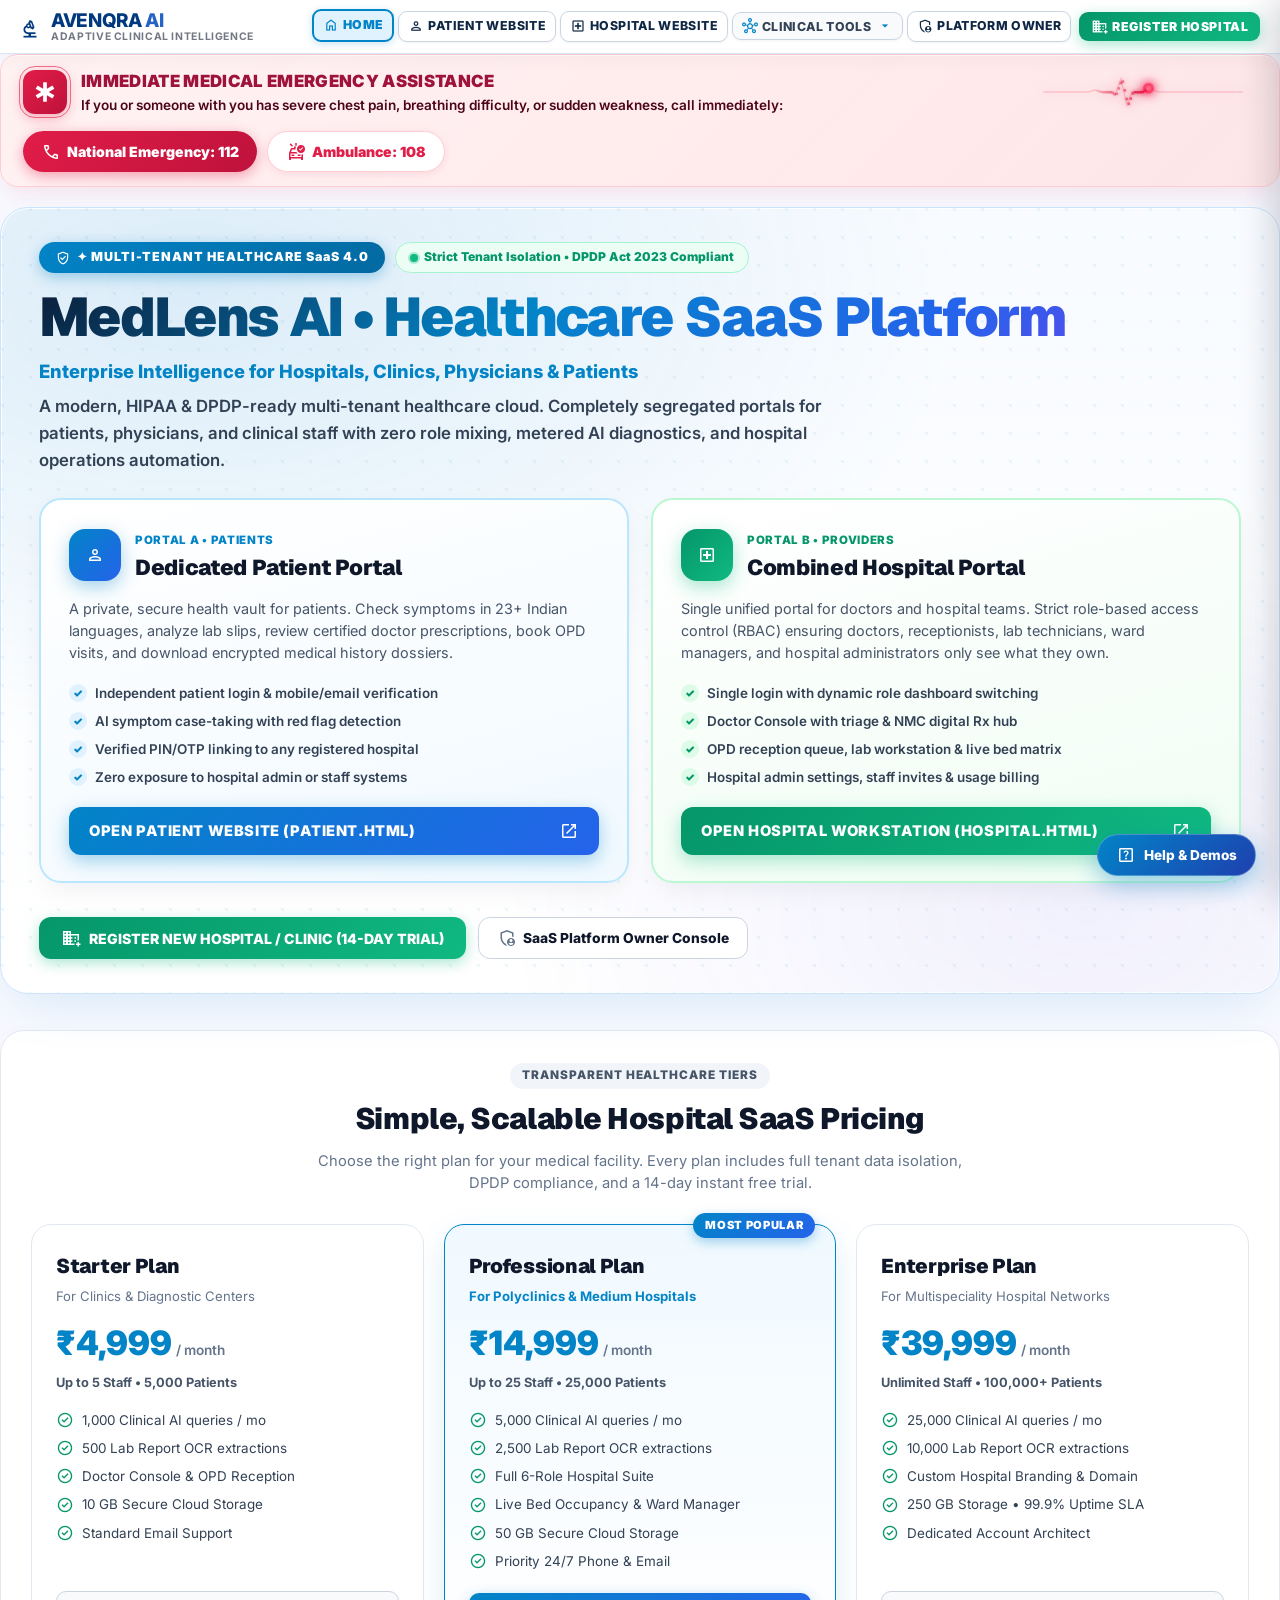
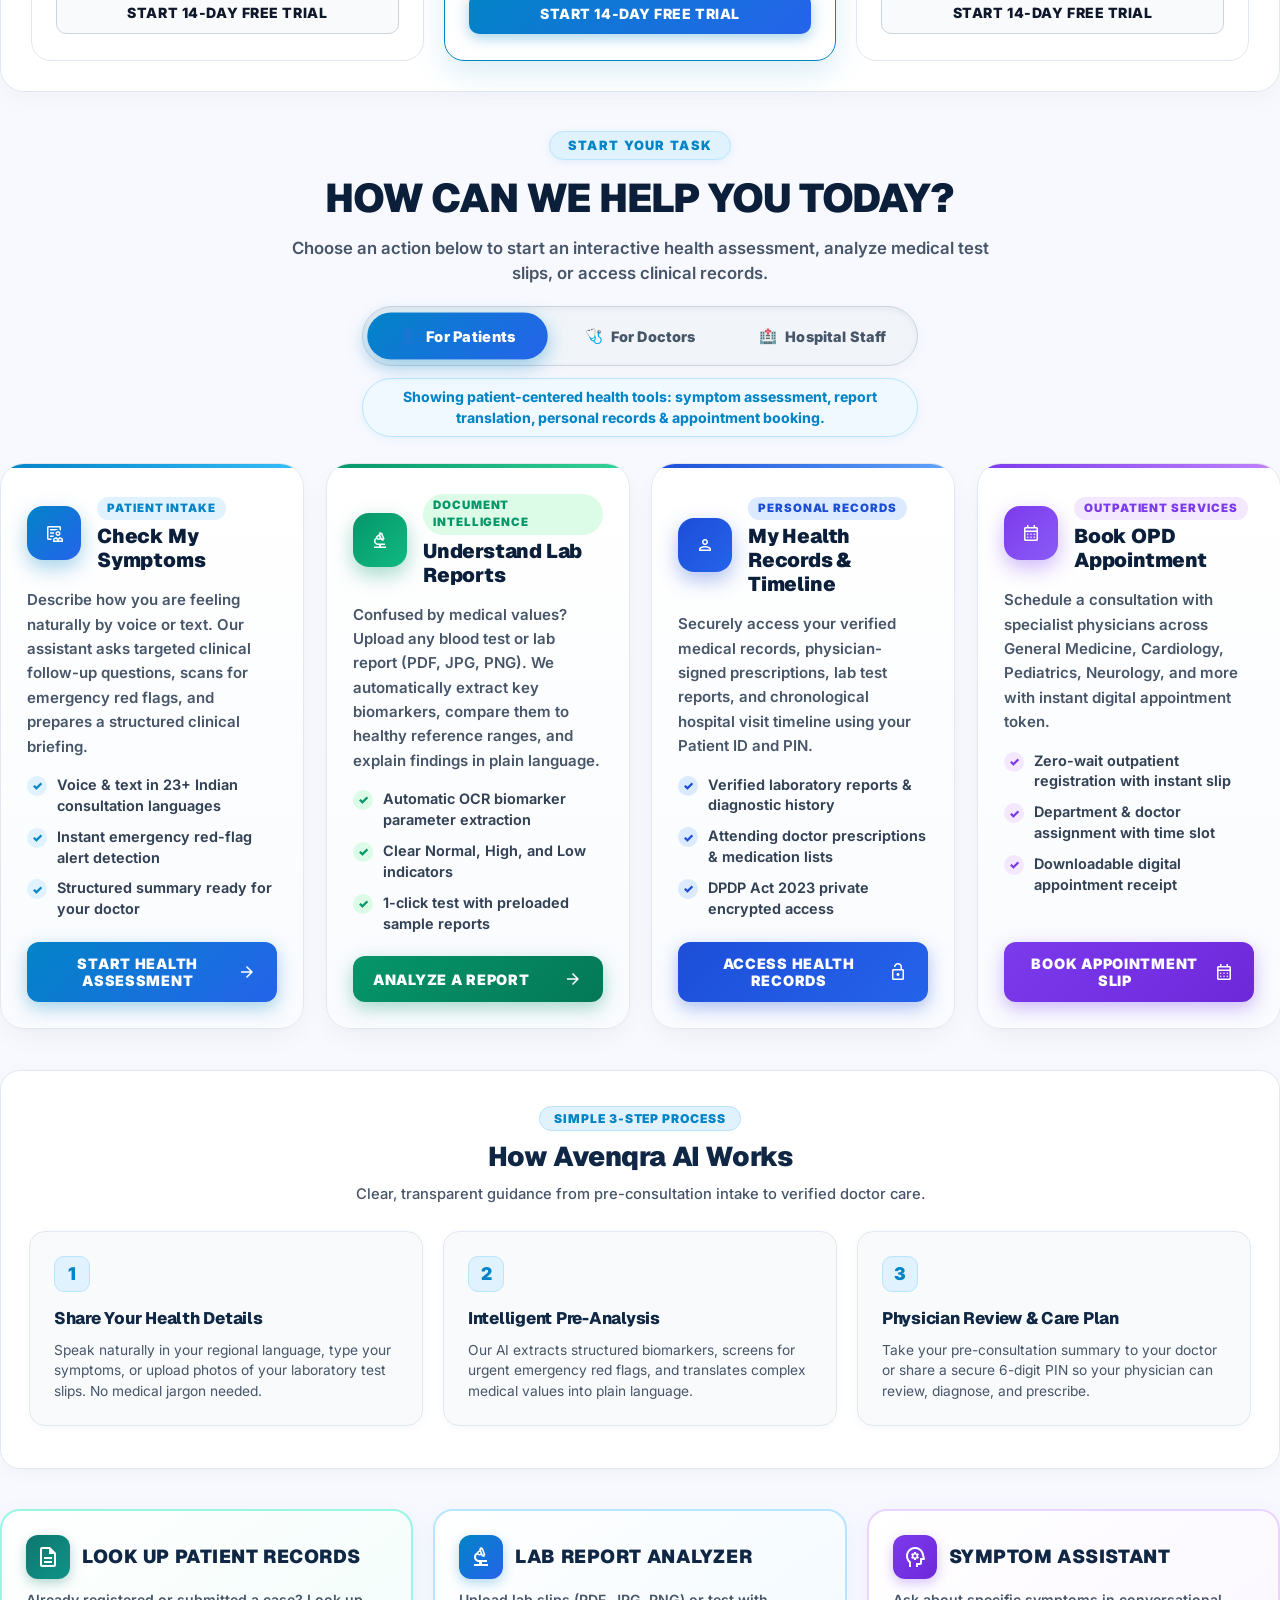
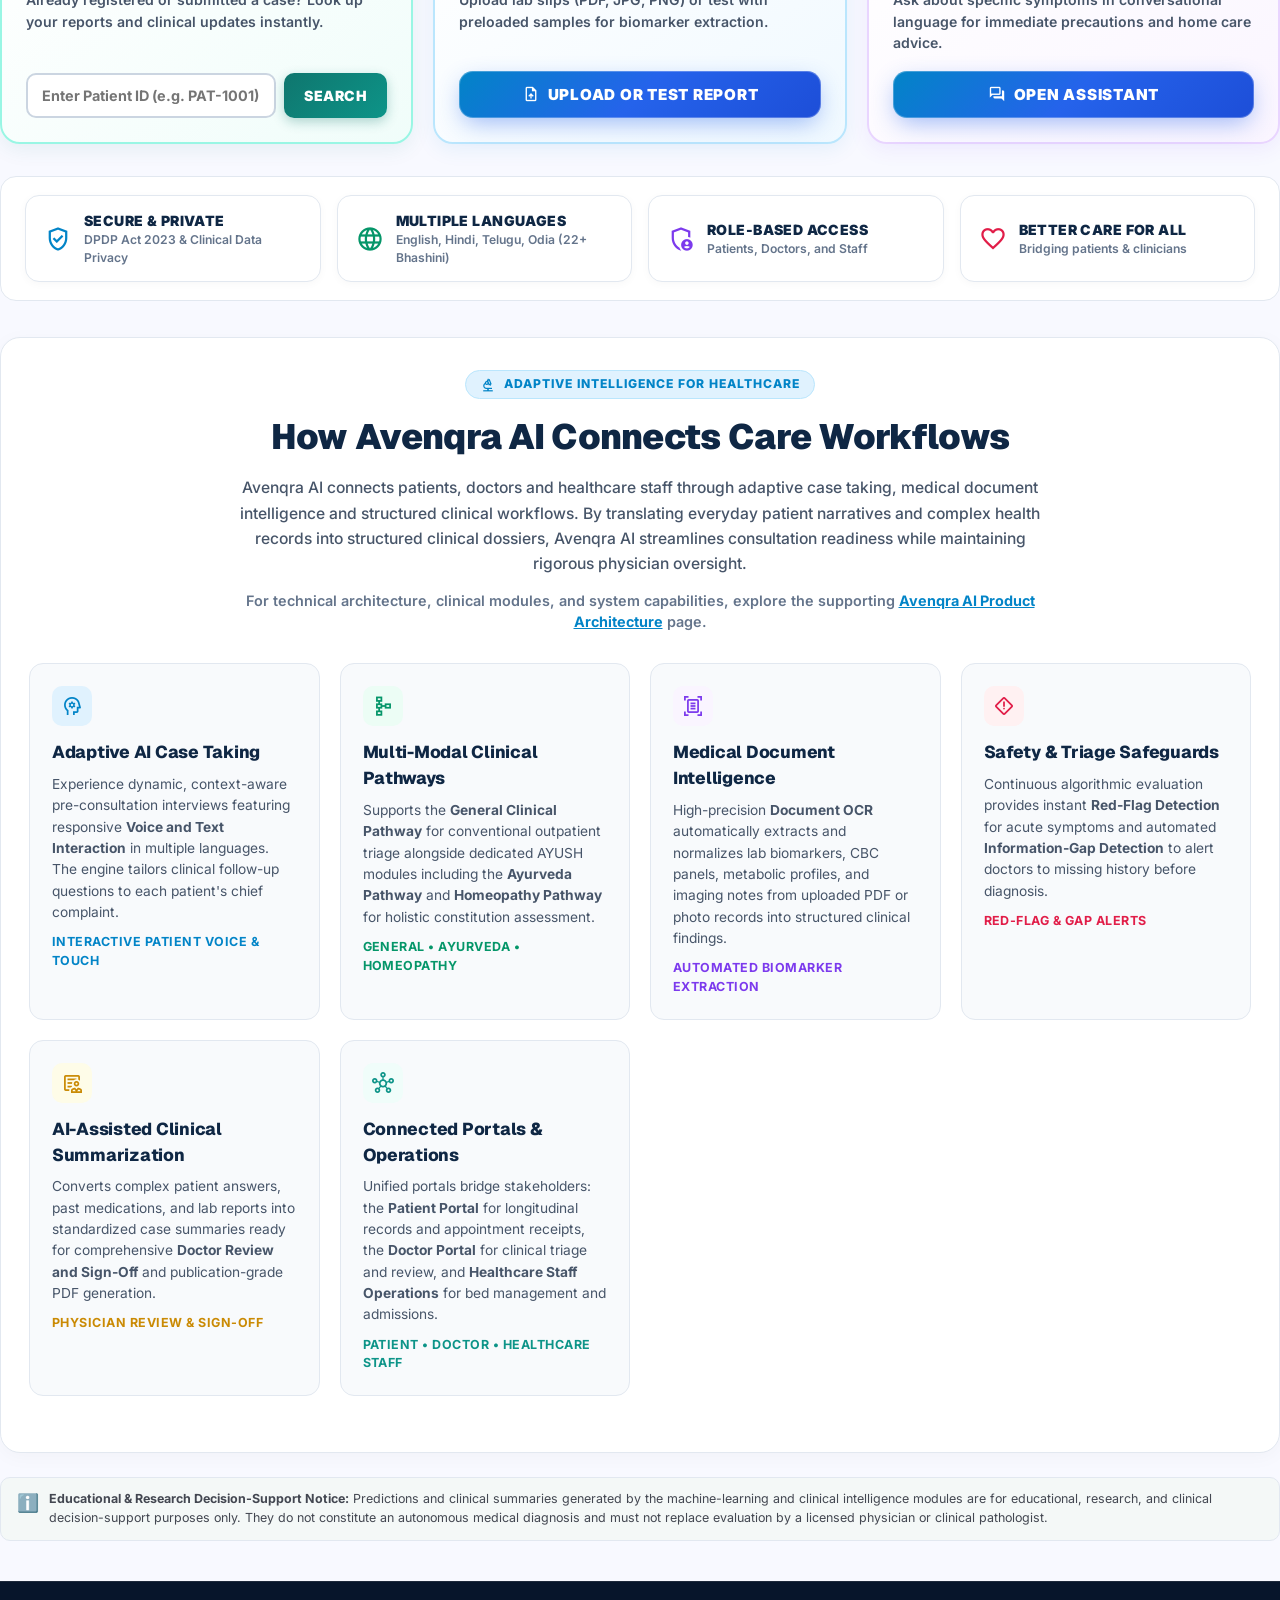
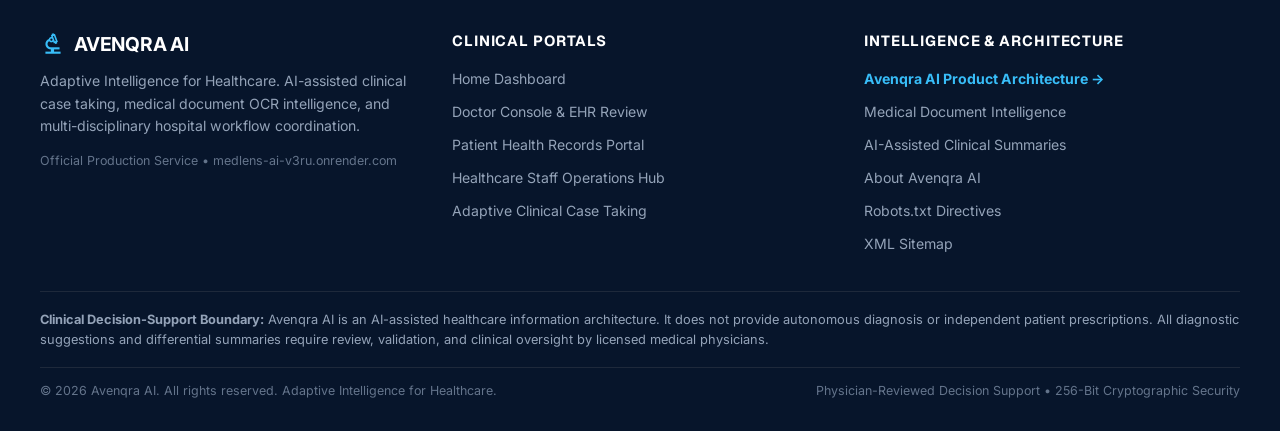
==== commit ac97bb33: "feat(portals): create two completely separate websites for patients (/patient) and hospital staff (/" ====
--- a/disease_prediction/frontend/index.html
+++ b/disease_prediction/frontend/index.html
@@ -132,11 +132,11 @@
             <a href="javascript:void(0)" onclick="switchView('home')" class="nav-btn active" id="tab-home" title="SaaS Showcase & Overview">
                 <span class="material-symbols-outlined">home</span> HOME
             </a>
-            <a href="javascript:void(0)" onclick="switchView('patient-portal')" class="nav-btn" id="tab-patient-portal" title="Dedicated Patient Experience (Zero Staff Mixing)">
-                <span class="material-symbols-outlined">person</span> PATIENT PORTAL
+            <a href="/patient" class="nav-btn" id="tab-patient-portal" title="Dedicated Patient Sanctuary Website">
+                <span class="material-symbols-outlined">person</span> PATIENT WEBSITE
             </a>
-            <a href="javascript:void(0)" onclick="switchView('hospital-portal')" class="nav-btn" id="tab-hospital-portal" title="Combined Doctor & Staff Portal (Role-Based Access)">
-                <span class="material-symbols-outlined">local_hospital</span> HOSPITAL PORTAL
+            <a href="/hospital" class="nav-btn" id="tab-hospital-portal" title="Enterprise Hospital Staff Workstation">
+                <span class="material-symbols-outlined">local_hospital</span> HOSPITAL WEBSITE
             </a>
 
             <!-- Clinical Tools Dropdown -->
@@ -454,10 +454,10 @@
                                     <li><span class="gateway-check">✓</span> <span>Zero exposure to hospital admin or staff systems</span></li>
                                 </ul>
                             </div>
-                            <button type="button" class="gateway-btn" onclick="switchView('patient-portal')">
-                                <span>ACCESS PATIENT PORTAL</span>
-                                <span class="material-symbols-outlined">arrow_forward</span>
-                            </button>
+                            <a href="/patient" class="gateway-btn" style="text-decoration: none; display: flex; justify-content: space-between; align-items: center;">
+                                <span>OPEN PATIENT WEBSITE (patient.html)</span>
+                                <span class="material-symbols-outlined">open_in_new</span>
+                            </a>
                         </div>
 
                         <!-- PORTAL B GATEWAY -->
@@ -482,10 +482,10 @@
                                     <li><span class="gateway-check">✓</span> <span>Hospital admin settings, staff invites &amp; usage billing</span></li>
                                 </ul>
                             </div>
-                            <button type="button" class="gateway-btn" onclick="switchView('hospital-portal')">
-                                <span>ACCESS HOSPITAL PORTAL</span>
-                                <span class="material-symbols-outlined">arrow_forward</span>
-                            </button>
+                            <a href="/hospital" class="gateway-btn" style="text-decoration: none; display: flex; justify-content: space-between; align-items: center;">
+                                <span>OPEN HOSPITAL WORKSTATION (hospital.html)</span>
+                                <span class="material-symbols-outlined">open_in_new</span>
+                            </a>
                         </div>
                     </div>
 
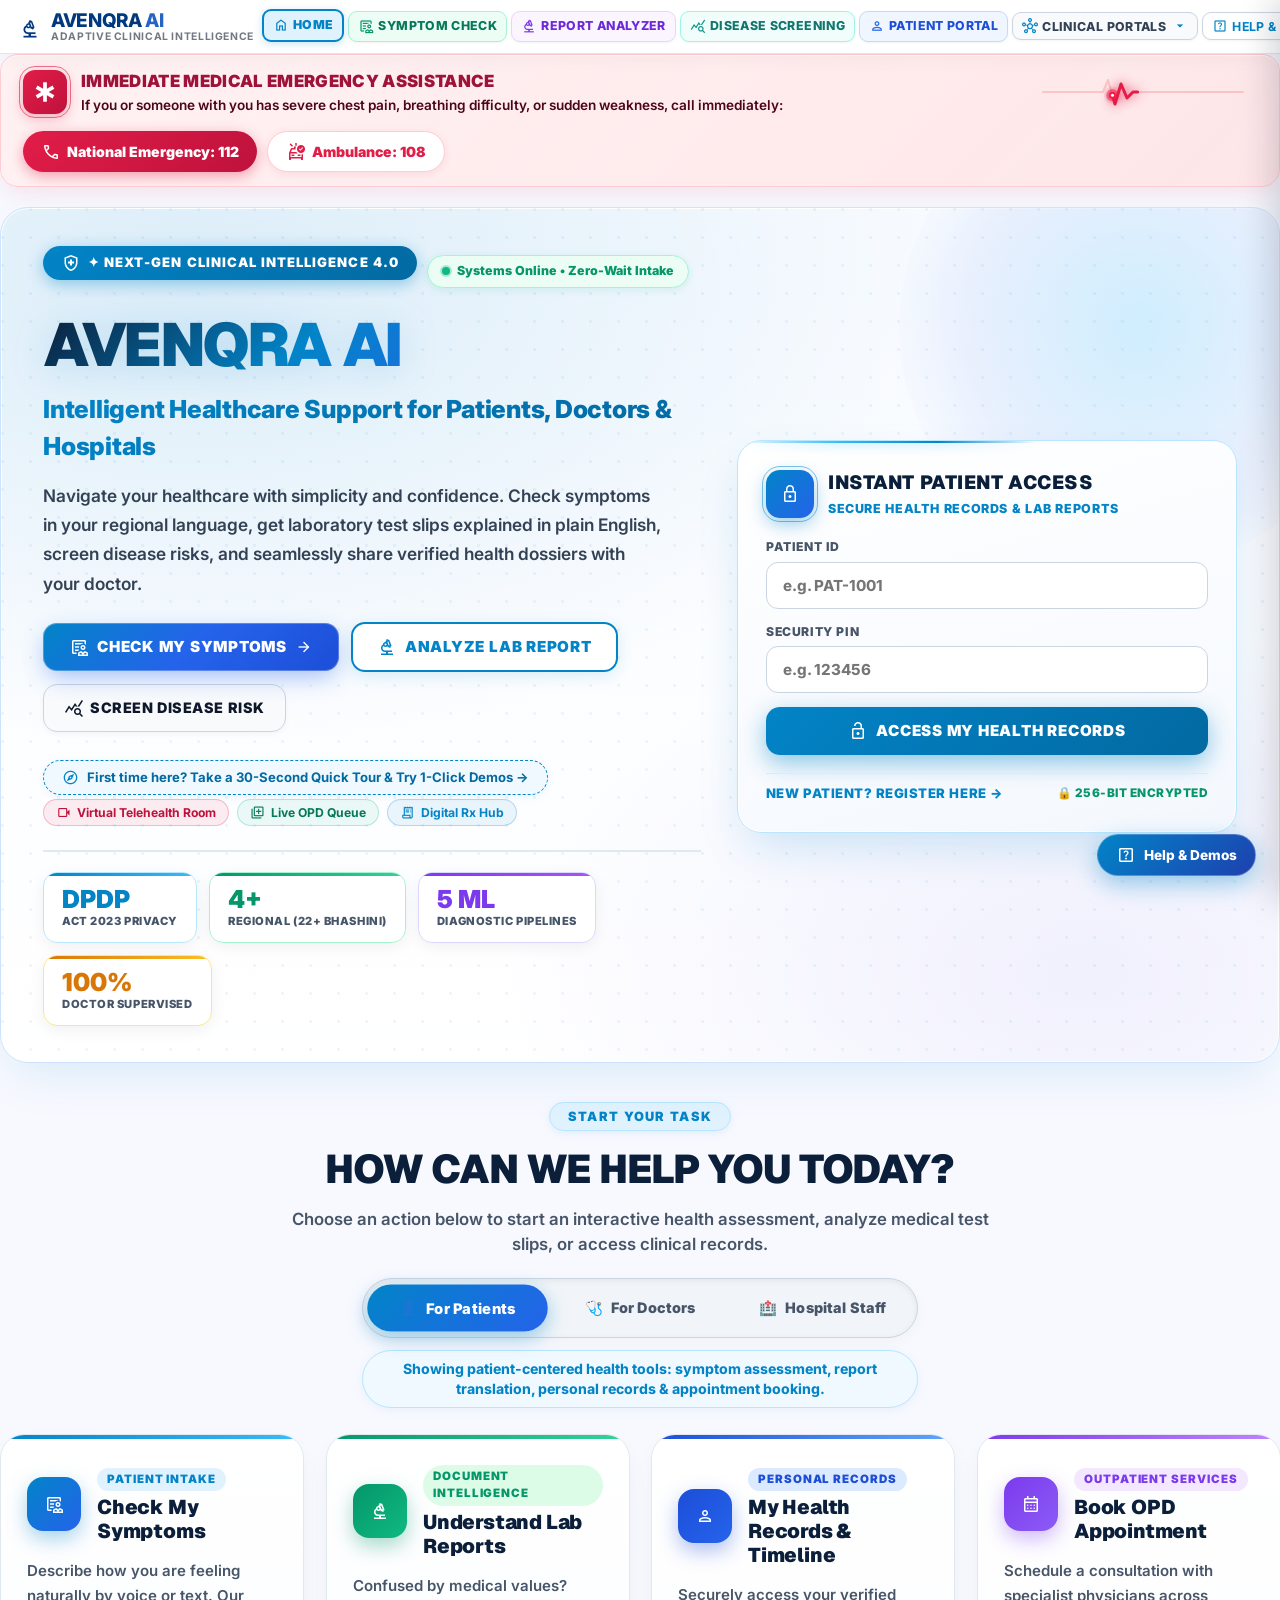
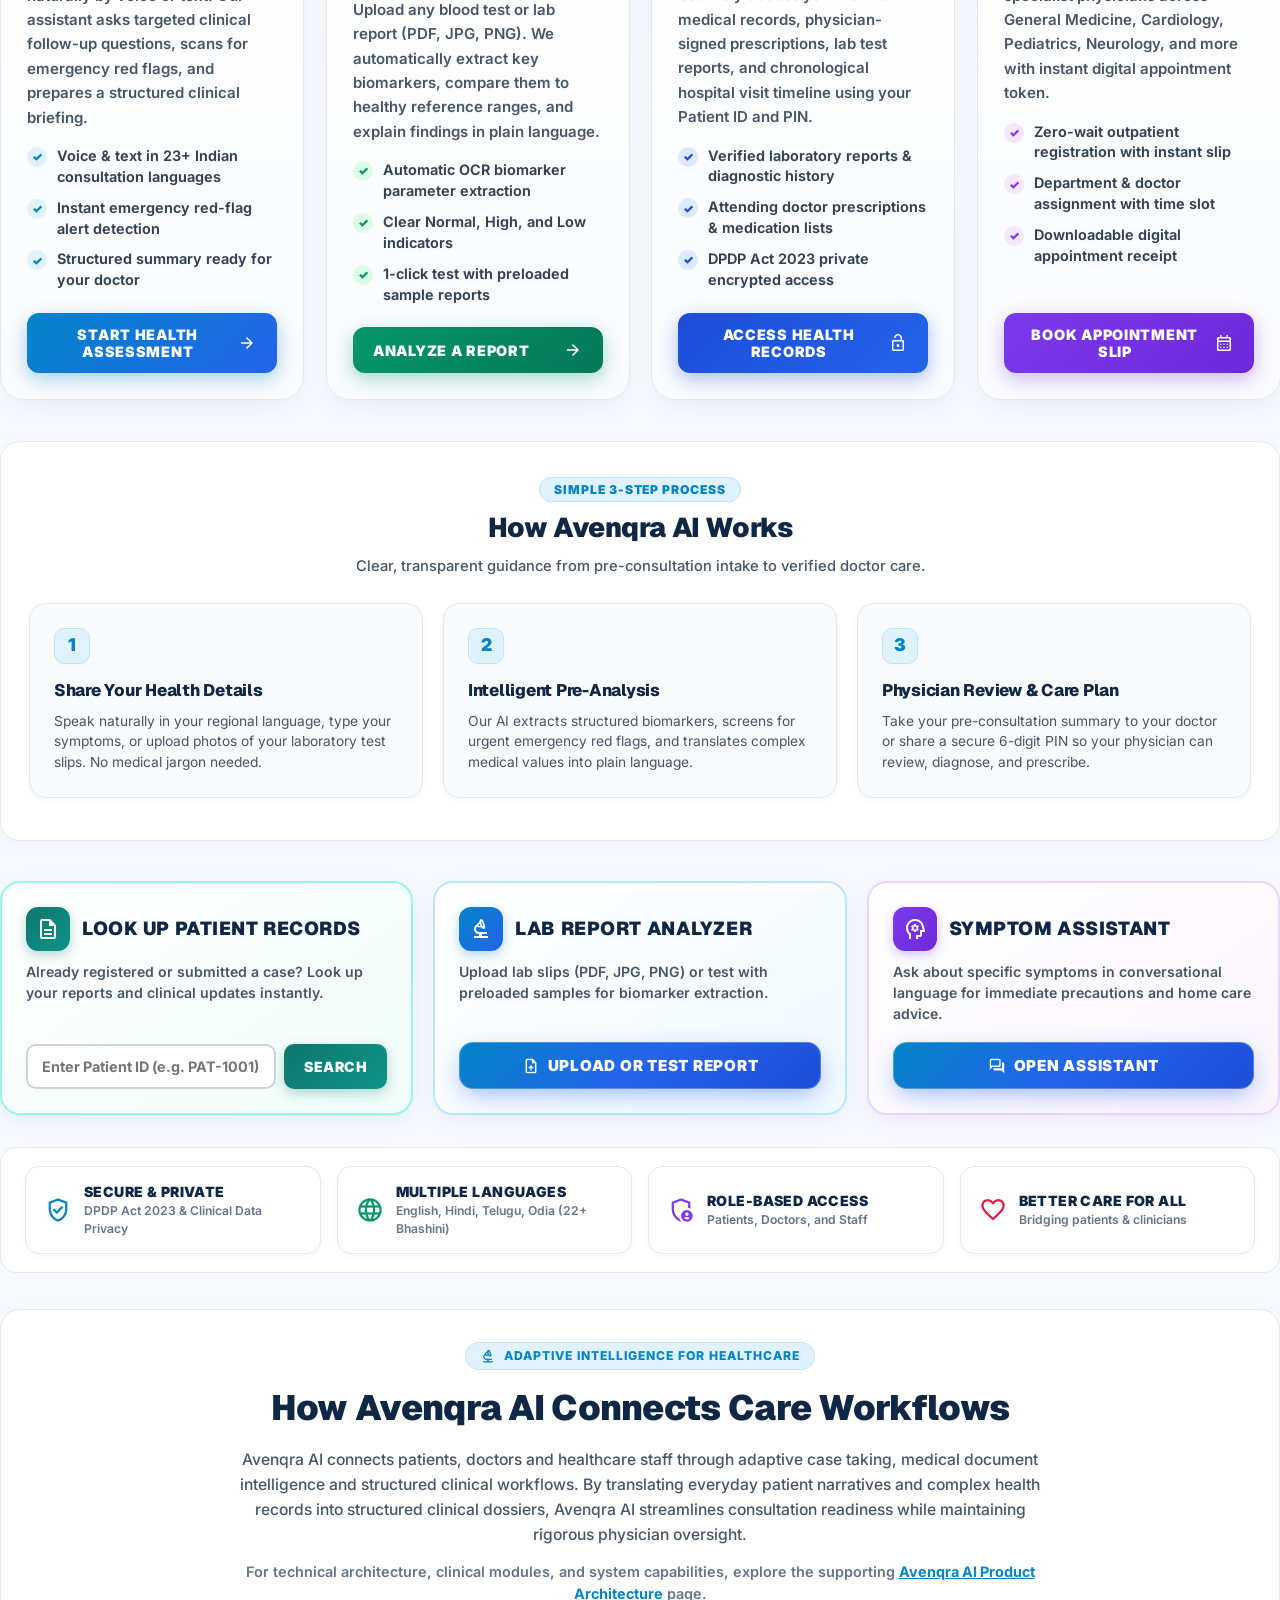
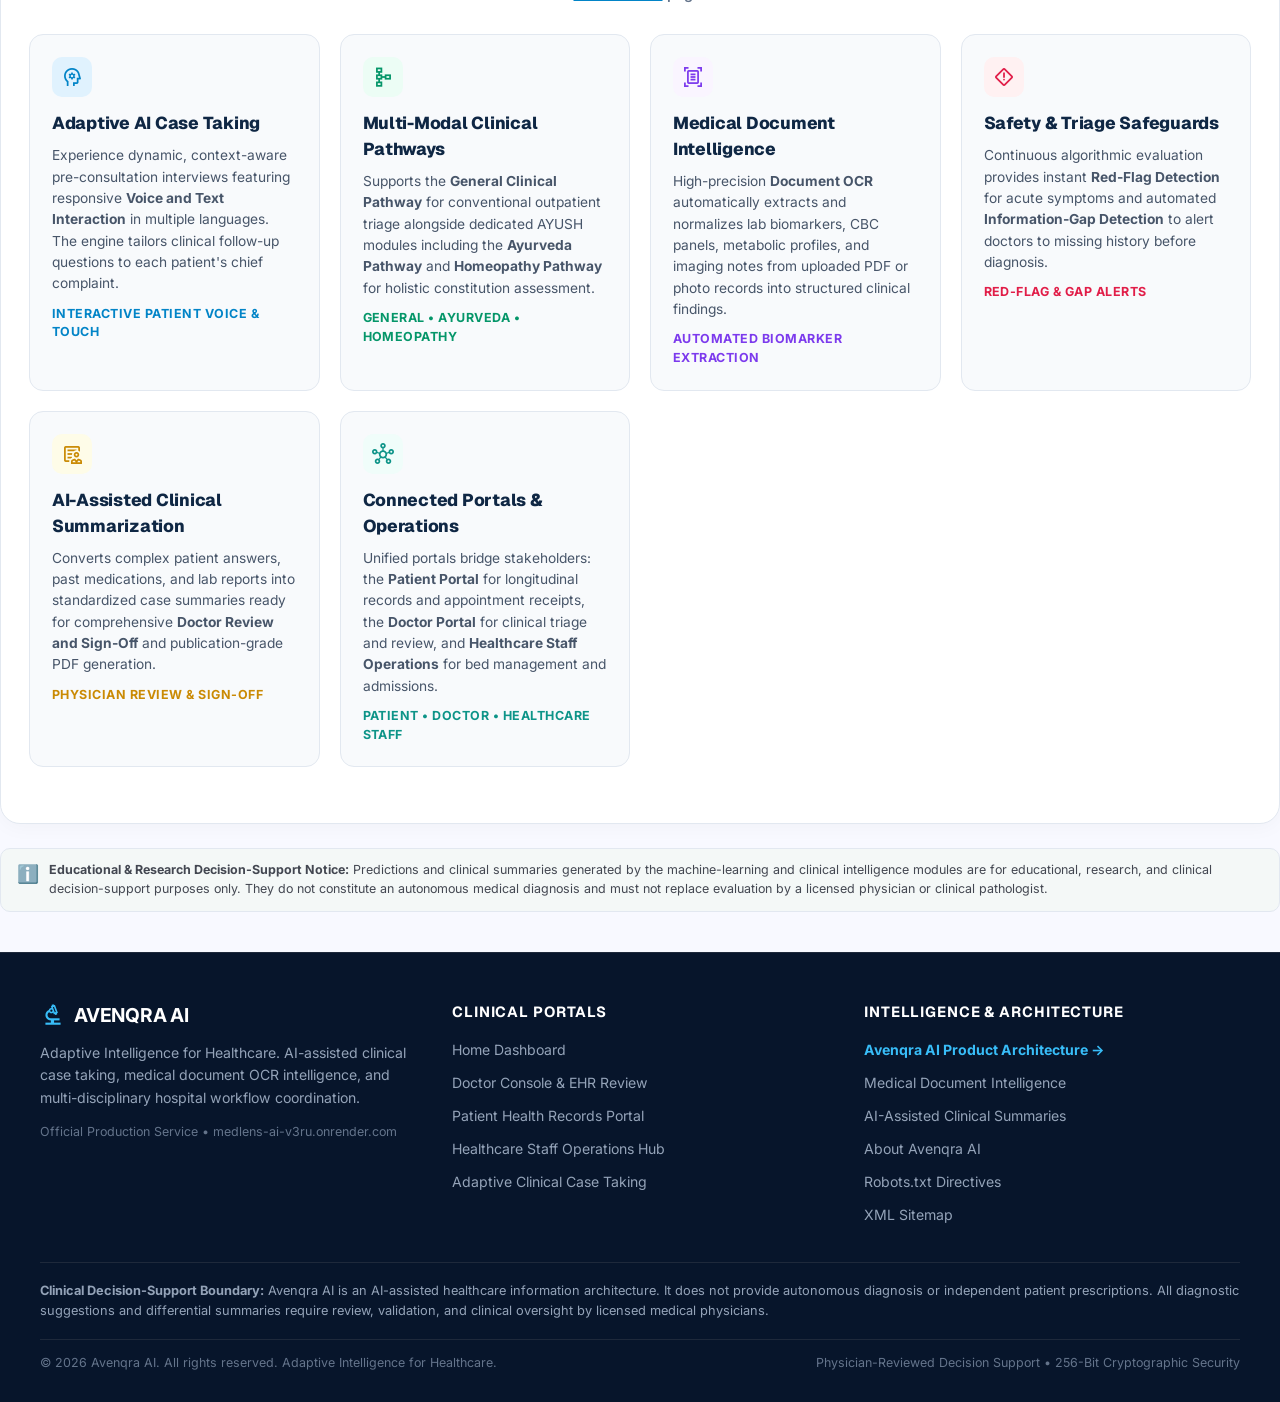
==== commit 86791b4c: "feat(branding): replace black camera lens icon with Avenqra blue cross squircle across all favicon r" ====
--- a/disease_prediction/frontend/index.html
+++ b/disease_prediction/frontend/index.html
@@ -17,13 +17,15 @@
     <link rel="canonical" href="https://medlens-ai-v3ru.onrender.com/">
     
     <!-- Standard & Search Engine Favicons (Google Search, Android, iOS, Desktop) -->
-    <link rel="icon" type="image/svg+xml" href="/favicon.svg">
-    <link rel="icon" type="image/png" sizes="48x48" href="/favicon-48x48.png">
-    <link rel="icon" type="image/png" sizes="96x96" href="/favicon-96x96.png">
-    <link rel="icon" type="image/png" sizes="192x192" href="/favicon-192x192.png">
-    <link rel="shortcut icon" href="/favicon.ico">
-    <link rel="apple-touch-icon" sizes="180x180" href="/apple-touch-icon.png">
-    <link rel="manifest" href="/site.webmanifest">
+    <link rel="icon" type="image/svg+xml" href="/favicon.svg?v=20261121">
+    <link rel="icon" type="image/png" sizes="48x48" href="/favicon-48x48.png?v=20261121">
+    <link rel="icon" type="image/png" sizes="96x96" href="/favicon-96x96.png?v=20261121">
+    <link rel="icon" type="image/png" sizes="192x192" href="/favicon-192x192.png?v=20261121">
+    <link rel="icon" type="image/png" sizes="512x512" href="/favicon-512x512.png?v=20261121">
+    <link rel="shortcut icon" href="/favicon.ico?v=20261121">
+    <link rel="apple-touch-icon" sizes="180x180" href="/apple-touch-icon.png?v=20261121">
+    <link rel="apple-touch-icon-precomposed" sizes="180x180" href="/apple-touch-icon-precomposed.png?v=20261121">
+    <link rel="manifest" href="/site.webmanifest?v=20261121">
 
     <!-- Open Graph / Social Sharing -->
     <meta property="og:site_name" content="Avenqra AI">
@@ -129,49 +131,55 @@
         </div>
 
         <nav class="nav-links">
-            <a href="javascript:void(0)" onclick="switchView('home')" class="nav-btn active" id="tab-home" title="SaaS Showcase & Overview">
+            <a href="javascript:void(0)" onclick="switchView('home')" class="nav-btn active" id="tab-home" title="Home Dashboard &amp; Task Overview">
                 <span class="material-symbols-outlined">home</span> HOME
             </a>
-            <a href="/patient" class="nav-btn" id="tab-patient-portal" title="Dedicated Patient Sanctuary Website">
-                <span class="material-symbols-outlined">person</span> PATIENT WEBSITE
+            <a href="javascript:void(0)" onclick="switchView('voice-case-taking')" class="nav-btn" id="tab-voice-case-taking" title="AI Symptom Intake &amp; Case Taking (Voice + Multilingual)">
+                <span class="material-symbols-outlined">clinical_notes</span> SYMPTOM CHECK
             </a>
-            <a href="/hospital" class="nav-btn" id="tab-hospital-portal" title="Enterprise Hospital Staff Workstation">
-                <span class="material-symbols-outlined">local_hospital</span> HOSPITAL WEBSITE
+            <a href="javascript:void(0)" onclick="switchView('analyzer')" class="nav-btn" id="tab-analyzer" title="Upload &amp; Analyze Blood / Lab Reports">
+                <span class="material-symbols-outlined">biotech</span> REPORT ANALYZER
             </a>
-
-            <!-- Clinical Tools Dropdown -->
+            <a href="javascript:void(0)" onclick="switchView('sandbox')" class="nav-btn" id="tab-sandbox" title="Disease Risk Screening &amp; Diagnostic ML Models">
+                <span class="material-symbols-outlined">query_stats</span> DISEASE SCREENING
+            </a>
+            <a href="javascript:void(0)" onclick="switchView('patient')" class="nav-btn" id="tab-patient" title="Patient Records, Lab Reports &amp; Timeline">
+                <span class="material-symbols-outlined">person</span> PATIENT PORTAL
+            </a>
+
+            <!-- Clinical Portals & Operations Dropdown -->
             <div class="nav-dropdown" id="nav-portals-dropdown">
-                <button type="button" class="nav-btn nav-dropdown-toggle" id="tab-portals-toggle" onclick="toggleNavDropdown(event)" title="Specialized Diagnostic & Operational Tools">
-                    <span class="material-symbols-outlined">hub</span> CLINICAL TOOLS
+                <button type="button" class="nav-btn nav-dropdown-toggle" id="tab-portals-toggle" onclick="toggleNavDropdown(event)" title="Doctor Console, Hospital Staff &amp; Specialized Tools">
+                    <span class="material-symbols-outlined">hub</span> CLINICAL PORTALS
                     <span class="material-symbols-outlined" style="font-size: 18px; margin-left: 2px;">arrow_drop_down</span>
                 </button>
                 <div class="nav-dropdown-menu" id="nav-dropdown-menu">
-                    <a href="javascript:void(0)" onclick="switchView('voice-case-taking'); closeNavDropdown();" class="nav-dropdown-item" id="tab-voice-case-taking">
-                        <span class="dd-item-icon symptoms-icon"><span class="material-symbols-outlined">clinical_notes</span></span>
+                    <a href="javascript:void(0)" onclick="switchView('admin'); closeNavDropdown();" class="nav-dropdown-item" id="tab-admin">
+                        <span class="dd-item-icon doctor-icon"><span class="material-symbols-outlined">stethoscope</span></span>
                         <div class="dd-item-text">
-                            <div class="dd-title">Symptom Check & Intake</div>
-                            <div class="dd-desc">Voice & multilingual clinical interview</div>
+                            <div class="dd-title">Doctor Console</div>
+                            <div class="dd-desc">Clinical case triage, EHR review &amp; Rx authoring</div>
                         </div>
                     </a>
-                    <a href="javascript:void(0)" onclick="switchView('analyzer'); closeNavDropdown();" class="nav-dropdown-item" id="tab-analyzer">
-                        <span class="dd-item-icon" style="background:#e0f2fe; color:#0284c7;"><span class="material-symbols-outlined">biotech</span></span>
+                    <a href="javascript:void(0)" onclick="switchView('operations'); closeNavDropdown();" class="nav-dropdown-item" id="tab-operations">
+                        <span class="dd-item-icon staff-icon"><span class="material-symbols-outlined">badge</span></span>
                         <div class="dd-item-text">
-                            <div class="dd-title">Medical Report Analyzer</div>
-                            <div class="dd-desc">OCR parameter extraction & normal ranges</div>
+                            <div class="dd-title">Staff Operations Hub</div>
+                            <div class="dd-desc">Live bed occupancy, admissions &amp; billing</div>
                         </div>
                     </a>
-                    <a href="javascript:void(0)" onclick="switchView('sandbox'); closeNavDropdown();" class="nav-dropdown-item" id="tab-sandbox">
-                        <span class="dd-item-icon" style="background:#fef3c7; color:#b45309;"><span class="material-symbols-outlined">query_stats</span></span>
+                    <a href="javascript:void(0)" onclick="switchView('symptoms'); closeNavDropdown();" class="nav-dropdown-item" id="tab-symptoms">
+                        <span class="dd-item-icon symptoms-icon"><span class="material-symbols-outlined">psychology</span></span>
                         <div class="dd-item-text">
-                            <div class="dd-title">Disease Screening Models</div>
-                            <div class="dd-desc">Anemia, Dengue, Liver, Thyroid, Malaria</div>
+                            <div class="dd-title">Symptoms AI Assistant</div>
+                            <div class="dd-desc">Differential guidance &amp; preliminary precautions</div>
                         </div>
                     </a>
                     <a href="javascript:void(0)" onclick="openTelemedicineModal(); closeNavDropdown();" class="nav-dropdown-item" id="tab-telehealth">
                         <span class="dd-item-icon" style="background: rgba(225, 29, 72, 0.1); color: #e11d48;"><span class="material-symbols-outlined">videocam</span></span>
                         <div class="dd-item-text">
                             <div class="dd-title">Virtual Telehealth Room</div>
-                            <div class="dd-desc">Live consult &bull; Vitals telemetry</div>
+                            <div class="dd-desc">Live video consult &bull; Scribe &bull; Vitals telemetry</div>
                         </div>
                     </a>
                     <a href="javascript:void(0)" onclick="openOpdQueueBoardModal(); closeNavDropdown();" class="nav-dropdown-item" id="tab-opd-board">
@@ -184,19 +192,27 @@
                     <a href="javascript:void(0)" onclick="openPrescriptionModal(); closeNavDropdown();" class="nav-dropdown-item" id="tab-rx-hub">
                         <span class="dd-item-icon" style="background: rgba(2, 132, 199, 0.1); color: #0284c7;"><span class="material-symbols-outlined">receipt_long</span></span>
                         <div class="dd-item-text">
-                            <div class="dd-title">Digital Rx Hub</div>
-                            <div class="dd-desc">NMC verified slips &bull; WhatsApp Rx</div>
+                            <div class="dd-title">Digital Rx &amp; Pharmacy Hub</div>
+                            <div class="dd-desc">NMC verified slip &bull; WhatsApp Rx &bull; Reminders</div>
                         </div>
                     </a>
-                </div>
-            </div>
-
-            <a href="javascript:void(0)" onclick="switchView('platform-owner')" class="nav-btn" id="tab-platform-owner" title="MedLens SaaS Operator & Business Metrics">
-                <span class="material-symbols-outlined">admin_panel_settings</span> PLATFORM OWNER
-            </a>
-
-            <button type="button" class="btn-primary" onclick="openOrgOnboardingModal()" style="background: linear-gradient(135deg, #059669 0%, #10b981 100%); padding: 7px 16px; font-size: 0.82rem; font-weight: 900; letter-spacing: 0.05em; text-transform: uppercase; border-radius: 9px; box-shadow: 0 4px 14px rgba(16, 185, 129, 0.35); display: inline-flex; align-items: center; gap: 6px; border: none; cursor: pointer; color: white; white-space: nowrap; margin-left: 4px;" title="Register hospital or clinic for 14-day free SaaS trial">
-                <span class="material-symbols-outlined" style="font-size: 17px;">domain_add</span> <span>REGISTER HOSPITAL</span>
+                    <a href="/product.html" class="nav-dropdown-item" id="tab-product">
+                        <span class="dd-item-icon product-icon"><span class="material-symbols-outlined">info</span></span>
+                        <div class="dd-item-text">
+                            <div class="dd-title">Product Architecture</div>
+                            <div class="dd-desc">Platform capabilities &amp; clinical boundaries</div>
+                        </div>
+                    </a>
+                </div>
+            </div>
+
+            <button type="button" class="nav-btn nav-help-btn" onclick="openHelpCenterModal()" title="Help Center, Patient Guide &amp; Interactive Demos" style="padding: 6px 14px; font-size: 0.82rem; font-weight: 700; border-radius: 9px; border: 1.5px solid #cbd5e1; background: #ffffff; color: #0284c7; display: inline-flex; align-items: center; gap: 6px; cursor: pointer; transition: all 0.2s ease;">
+                <span class="material-symbols-outlined" style="font-size: 18px; color: #0284c7;">help_center</span>
+                <span>HELP &amp; DEMOS</span>
+            </button>
+
+            <button type="button" class="btn-primary" onclick="openPatientRegistrationModal()" style="background: linear-gradient(135deg, #0284c7 0%, #2563eb 100%); padding: 7px 16px; font-size: 0.82rem; font-weight: 900; letter-spacing: 0.05em; text-transform: uppercase; border-radius: 9px; box-shadow: 0 4px 14px rgba(2, 132, 199, 0.35); display: inline-flex; align-items: center; gap: 6px; border: none; cursor: pointer; color: white; white-space: nowrap; margin-left: 4px;" title="Register new outpatient and get appointment slip">
+                <span class="material-symbols-outlined" style="font-size: 17px;">calendar_month</span> <span class="doc-btn-text">BOOK APPOINTMENT</span>
             </button>
 
             <!-- Hidden language select fallback for background JS compatibility -->
@@ -389,8 +405,35 @@
                     </div>
                 </div>
                 <div class="emergency-ekg-tracer">
-                    <!-- High-Precision 60fps Medical Cardiac Telemetry Canvas with glowing head & phosphor fade -->
-                    <canvas id="emergency-ekg-canvas" width="200" height="32" class="emergency-ekg-canvas" aria-label="Cardiac monitor live telemetry line"></canvas>
+                    <svg viewBox="0 0 200 32" class="emergency-ekg-svg" preserveAspectRatio="none" aria-hidden="true">
+                        <defs>
+                            <filter id="em-ekg-neon-glow" x="-20%" y="-50%" width="140%" height="200%">
+                                <feGaussianBlur stdDeviation="2" result="glow"/>
+                                <feMerge>
+                                    <feMergeNode in="glow"/>
+                                    <feMergeNode in="SourceGraphic"/>
+                                </feMerge>
+                            </filter>
+                        </defs>
+                        <!-- Dim background track -->
+                        <path class="em-ekg-track" d="M0,16 L60,16 L65,4 L72,28 L78,8 L84,22 L90,16 L200,16" />
+                        <!-- High-intensity animated sweep beam with native SVG animate -->
+                        <path id="emergency-ekg-pulse-path" class="em-ekg-glow" d="M0,16 L60,16 L65,4 L72,28 L78,8 L84,22 L90,16 L200,16"
+                              pathLength="260" stroke="#e11d48" stroke-width="3" fill="none" stroke-linecap="round" stroke-linejoin="round"
+                              stroke-dasharray="60 200" filter="url(#em-ekg-neon-glow)">
+                            <animate attributeName="stroke-dashoffset" from="260" to="0" dur="1.8s" repeatCount="indefinite" />
+                        </path>
+                        <!-- Luminous glowing tracer pulse head dot riding along the waveform -->
+                        <g class="em-ekg-dot-group">
+                            <animateMotion path="M0,16 L60,16 L65,4 L72,28 L78,8 L84,22 L90,16 L200,16" dur="1.8s" repeatCount="indefinite" />
+                            <!-- Outer neon halo -->
+                            <circle cx="0" cy="0" r="6" fill="#e11d48" opacity="0.6" filter="url(#em-ekg-neon-glow)" />
+                            <!-- Inner bright pulse head -->
+                            <circle cx="0" cy="0" r="3.5" fill="#ff1744" />
+                            <!-- Hot white core center -->
+                            <circle cx="0" cy="0" r="1.5" fill="#ffffff" />
+                        </g>
+                    </svg>
                 </div>
                 <div class="emergency-buttons-wrap">
                     <a href="tel:112" class="emergency-btn-primary" title="Call National Emergency 112">
@@ -406,177 +449,112 @@
                 </div>
             </div>
 
-            <!-- 1. MODERN MULTI-TENANT HEALTHCARE SAAS HERO SECTION -->
-            <div class="saas-hero-container">
-                <div class="saas-hero-content">
-                    <div class="saas-badge-strip">
-                        <div class="saas-enterprise-pill">
-                            <span class="material-symbols-outlined" style="font-size: 16px;">verified_user</span>
-                            <span>✦ MULTI-TENANT HEALTHCARE SaaS 4.0</span>
-                        </div>
-                        <div class="saas-tenant-status-pill">
-                            <span class="live-dot-beacon"></span>
-                            <span>Strict Tenant Isolation &bull; DPDP Act 2023 Compliant</span>
-                        </div>
-                    </div>
-                    
-                    <h1 class="saas-main-title">
-                        MedLens AI &bull; Healthcare SaaS Platform
-                    </h1>
-                    <div style="font-size: 1.15rem; font-weight: 800; color: #0284c7; margin-bottom: 8px;">
-                        Enterprise Intelligence for Hospitals, Clinics, Physicians &amp; Patients
-                    </div>
-                    <p class="saas-main-desc">
-                        A modern, HIPAA &amp; DPDP-ready multi-tenant healthcare cloud. Completely segregated portals for patients, physicians, and clinical staff with zero role mixing, metered AI diagnostics, and hospital operations automation.
-                    </p>
-
-                    <!-- TWO MAIN PRIMARY USER PORTAL GATEWAY CARDS -->
-                    <div class="saas-portal-gateways">
-                        <!-- PORTAL A GATEWAY -->
-                        <div class="gateway-card portal-patient">
+            <!-- 1. MODERN CLINICAL HERO SECTION -->
+            <div class="ml-hero-section">
+                <div class="ml-hero-grid">
+                    <div>
+                        <div class="hero-badge-row">
+                            <div class="ml-tagline">
+                                <span class="material-symbols-outlined">health_and_safety</span>
+                                <span>✦ NEXT-GEN CLINICAL INTELLIGENCE 4.0</span>
+                            </div>
+                            <div class="live-status-pill">
+                                <span class="live-dot-beacon"></span>
+                                <span>Systems Online &bull; Zero-Wait Intake</span>
+                            </div>
+                        </div>
+                        <h1 class="ml-hero-title">
+                            Avenqra AI
+                        </h1>
+                        <div class="ml-hero-subtitle">
+                            Intelligent Healthcare Support for Patients, Doctors &amp; Hospitals
+                        </div>
+                        <p class="ml-hero-desc">
+                            Navigate your healthcare with simplicity and confidence. Check symptoms in your regional language, get laboratory test slips explained in plain English, screen disease risks, and seamlessly share verified health dossiers with your doctor.
+                        </p>
+                        <div class="ml-hero-buttons">
+                            <button type="button" class="ml-btn-primary" onclick="switchView('voice-case-taking')">
+                                <span class="material-symbols-outlined">clinical_notes</span>
+                                <span>CHECK MY SYMPTOMS</span>
+                                <span class="material-symbols-outlined btn-arrow-icon">arrow_forward</span>
+                            </button>
+                            <button type="button" class="ml-btn-outline" onclick="switchView('analyzer')">
+                                <span class="material-symbols-outlined">biotech</span>
+                                <span>ANALYZE LAB REPORT</span>
+                            </button>
+                            <button type="button" class="ml-btn-tertiary" onclick="switchView('sandbox')">
+                                <span class="material-symbols-outlined">query_stats</span>
+                                <span>SCREEN DISEASE RISK</span>
+                            </button>
+                        </div>
+                        <div style="margin-top: 12px; margin-bottom: 4px;">
+                            <button type="button" class="hero-quick-tour-pill" onclick="openHelpCenterModal('guide')" title="Interactive 30-Second Platform Tour &amp; Live Demos">
+                                <span class="material-symbols-outlined" style="font-size: 17px; color: #0284c7;">explore</span>
+                                <span>First time here? Take a 30-Second Quick Tour &amp; Try 1-Click Demos &rarr;</span>
+                            </button>
+                        </div>
+                        <div style="display: flex; gap: 8px; flex-wrap: wrap; margin-bottom: 12px;">
+                            <button type="button" onclick="openTelemedicineModal()" style="display: inline-flex; align-items: center; gap: 6px; padding: 5px 12px; border-radius: 999px; background: rgba(225,29,72,0.08); border: 1px solid rgba(225,29,72,0.25); color: #be123c; font-size: 0.76rem; font-weight: 700; cursor: pointer; transition: all 0.2s ease;">
+                                <span class="material-symbols-outlined" style="font-size: 15px;">videocam</span> Virtual Telehealth Room
+                            </button>
+                            <button type="button" onclick="openOpdQueueBoardModal()" style="display: inline-flex; align-items: center; gap: 6px; padding: 5px 12px; border-radius: 999px; background: rgba(16,185,129,0.08); border: 1px solid rgba(16,185,129,0.25); color: #047857; font-size: 0.76rem; font-weight: 700; cursor: pointer; transition: all 0.2s ease;">
+                                <span class="material-symbols-outlined" style="font-size: 15px;">queue</span> Live OPD Queue
+                            </button>
+                            <button type="button" onclick="openPrescriptionModal()" style="display: inline-flex; align-items: center; gap: 6px; padding: 5px 12px; border-radius: 999px; background: rgba(2,132,199,0.08); border: 1px solid rgba(2,132,199,0.25); color: #0284c7; font-size: 0.76rem; font-weight: 700; cursor: pointer; transition: all 0.2s ease;">
+                                <span class="material-symbols-outlined" style="font-size: 15px;">receipt_long</span> Digital Rx Hub
+                            </button>
+                        </div>
+                        <div class="ml-stats-strip">
+                            <div class="ml-stat-item stat-cyan">
+                                <span class="ml-stat-number">DPDP</span>
+                                <span class="ml-stat-label">ACT 2023 PRIVACY</span>
+                            </div>
+                            <div class="ml-stat-item stat-emerald">
+                                <span class="ml-stat-number">4+</span>
+                                <span class="ml-stat-label">REGIONAL (22+ BHASHINI)</span>
+                            </div>
+                            <div class="ml-stat-item stat-purple">
+                                <span class="ml-stat-number">5 ML</span>
+                                <span class="ml-stat-label">DIAGNOSTIC PIPELINES</span>
+                            </div>
+                            <div class="ml-stat-item stat-amber">
+                                <span class="ml-stat-number">100%</span>
+                                <span class="ml-stat-label">DOCTOR SUPERVISED</span>
+                            </div>
+                        </div>
+                    </div>
+
+                    <!-- Right Column: Quick Report Access Card -->
+                    <div class="ml-quick-access-card">
+                        <div class="card-scanner-laser"></div>
+                        <div class="quick-access-header">
+                            <div class="security-vault-icon">
+                                <span class="material-symbols-outlined">lock</span>
+                                <div class="vault-beacon-ring"></div>
+                            </div>
                             <div>
-                                <div class="gateway-header">
-                                    <div class="gateway-icon-box">
-                                        <span class="material-symbols-outlined">person</span>
-                                    </div>
-                                    <div>
-                                        <span class="gateway-badge">PORTAL A &bull; PATIENTS</span>
-                                        <h2 class="gateway-title">Dedicated Patient Portal</h2>
-                                    </div>
-                                </div>
-                                <p class="gateway-desc">
-                                    A private, secure health vault for patients. Check symptoms in 23+ Indian languages, analyze lab slips, review certified doctor prescriptions, book OPD visits, and download encrypted medical history dossiers.
-                                </p>
-                                <ul class="gateway-features">
-                                    <li><span class="gateway-check">✓</span> <span>Independent patient login &amp; mobile/email verification</span></li>
-                                    <li><span class="gateway-check">✓</span> <span>AI symptom case-taking with red flag detection</span></li>
-                                    <li><span class="gateway-check">✓</span> <span>Verified PIN/OTP linking to any registered hospital</span></li>
-                                    <li><span class="gateway-check">✓</span> <span>Zero exposure to hospital admin or staff systems</span></li>
-                                </ul>
-                            </div>
-                            <a href="/patient" class="gateway-btn" style="text-decoration: none; display: flex; justify-content: space-between; align-items: center;">
-                                <span>OPEN PATIENT WEBSITE (patient.html)</span>
-                                <span class="material-symbols-outlined">open_in_new</span>
-                            </a>
-                        </div>
-
-                        <!-- PORTAL B GATEWAY -->
-                        <div class="gateway-card portal-hospital">
+                                <h3 class="vault-title">INSTANT PATIENT ACCESS</h3>
+                                <div class="vault-subtitle">SECURE HEALTH RECORDS &amp; LAB REPORTS</div>
+                            </div>
+                        </div>
+                        <div class="vault-form">
                             <div>
-                                <div class="gateway-header">
-                                    <div class="gateway-icon-box">
-                                        <span class="material-symbols-outlined">local_hospital</span>
-                                    </div>
-                                    <div>
-                                        <span class="gateway-badge">PORTAL B &bull; PROVIDERS</span>
-                                        <h2 class="gateway-title">Combined Hospital Portal</h2>
-                                    </div>
-                                </div>
-                                <p class="gateway-desc">
-                                    Single unified portal for doctors and hospital teams. Strict role-based access control (RBAC) ensuring doctors, receptionists, lab technicians, ward managers, and hospital administrators only see what they own.
-                                </p>
-                                <ul class="gateway-features">
-                                    <li><span class="gateway-check">✓</span> <span>Single login with dynamic role dashboard switching</span></li>
-                                    <li><span class="gateway-check">✓</span> <span>Doctor Console with triage &amp; NMC digital Rx hub</span></li>
-                                    <li><span class="gateway-check">✓</span> <span>OPD reception queue, lab workstation &amp; live bed matrix</span></li>
-                                    <li><span class="gateway-check">✓</span> <span>Hospital admin settings, staff invites &amp; usage billing</span></li>
-                                </ul>
-                            </div>
-                            <a href="/hospital" class="gateway-btn" style="text-decoration: none; display: flex; justify-content: space-between; align-items: center;">
-                                <span>OPEN HOSPITAL WORKSTATION (hospital.html)</span>
-                                <span class="material-symbols-outlined">open_in_new</span>
-                            </a>
-                        </div>
-                    </div>
-
-                    <!-- Fast SaaS Actions Strip -->
-                    <div style="display: flex; gap: 12px; align-items: center; flex-wrap: wrap; padding-top: 10px;">
-                        <button type="button" onclick="openOrgOnboardingModal()" style="background: linear-gradient(135deg, #059669, #10b981); color: white; padding: 11px 22px; border-radius: 12px; font-weight: 850; font-size: 0.88rem; border: none; cursor: pointer; display: inline-flex; align-items: center; gap: 8px; box-shadow: 0 4px 14px rgba(16,185,129,0.35);">
-                            <span class="material-symbols-outlined">domain_add</span>
-                            <span>REGISTER NEW HOSPITAL / CLINIC (14-DAY TRIAL)</span>
-                        </button>
-                        <button type="button" onclick="switchView('platform-owner')" style="background: #ffffff; border: 1.5px solid #cbd5e1; color: #0f172a; padding: 10px 18px; border-radius: 12px; font-weight: 800; font-size: 0.86rem; cursor: pointer; display: inline-flex; align-items: center; gap: 6px;">
-                            <span class="material-symbols-outlined" style="color: #64748b;">admin_panel_settings</span>
-                            <span>SaaS Platform Owner Console</span>
-                        </button>
-                    </div>
-                </div>
-            </div>
-
-            <!-- SaaS Subscription & Pricing Plans Section -->
-            <div class="saas-pricing-section">
-                <div class="saas-pricing-header">
-                    <span class="saas-pricing-pill">TRANSPARENT HEALTHCARE TIERS</span>
-                    <h2 class="saas-pricing-title">Simple, Scalable Hospital SaaS Pricing</h2>
-                    <p class="saas-pricing-desc">
-                        Choose the right plan for your medical facility. Every plan includes full tenant data isolation, DPDP compliance, and a 14-day instant free trial.
-                    </p>
-                </div>
-
-                <div class="saas-pricing-grid">
-                    <!-- Starter Plan -->
-                    <div class="saas-price-card">
-                        <div>
-                            <h3 class="saas-plan-name">Starter Plan</h3>
-                            <div style="font-size: 0.82rem; color: #64748b;">For Clinics &amp; Diagnostic Centers</div>
-                            <div class="saas-plan-price">
-                                <span>₹4,999</span>
-                                <span class="saas-price-period">/ month</span>
-                            </div>
-                            <div class="saas-plan-limits">Up to 5 Staff &bull; 5,000 Patients</div>
-                            <ul class="saas-plan-features">
-                                <li><span class="material-symbols-outlined" style="color: #059669; font-size: 18px;">check_circle</span> 1,000 Clinical AI queries / mo</li>
-                                <li><span class="material-symbols-outlined" style="color: #059669; font-size: 18px;">check_circle</span> 500 Lab Report OCR extractions</li>
-                                <li><span class="material-symbols-outlined" style="color: #059669; font-size: 18px;">check_circle</span> Doctor Console &amp; OPD Reception</li>
-                                <li><span class="material-symbols-outlined" style="color: #059669; font-size: 18px;">check_circle</span> 10 GB Secure Cloud Storage</li>
-                                <li><span class="material-symbols-outlined" style="color: #059669; font-size: 18px;">check_circle</span> Standard Email Support</li>
-                            </ul>
-                        </div>
-                        <button type="button" class="saas-plan-btn outline" onclick="openOrgOnboardingModal('starter')">START 14-DAY FREE TRIAL</button>
-                    </div>
-
-                    <!-- Professional Plan (Featured) -->
-                    <div class="saas-price-card featured">
-                        <div class="saas-popular-pill">MOST POPULAR</div>
-                        <div>
-                            <h3 class="saas-plan-name">Professional Plan</h3>
-                            <div style="font-size: 0.82rem; color: #0284c7; font-weight: 700;">For Polyclinics &amp; Medium Hospitals</div>
-                            <div class="saas-plan-price">
-                                <span>₹14,999</span>
-                                <span class="saas-price-period">/ month</span>
-                            </div>
-                            <div class="saas-plan-limits">Up to 25 Staff &bull; 25,000 Patients</div>
-                            <ul class="saas-plan-features">
-                                <li><span class="material-symbols-outlined" style="color: #059669; font-size: 18px;">check_circle</span> 5,000 Clinical AI queries / mo</li>
-                                <li><span class="material-symbols-outlined" style="color: #059669; font-size: 18px;">check_circle</span> 2,500 Lab Report OCR extractions</li>
-                                <li><span class="material-symbols-outlined" style="color: #059669; font-size: 18px;">check_circle</span> Full 6-Role Hospital Suite</li>
-                                <li><span class="material-symbols-outlined" style="color: #059669; font-size: 18px;">check_circle</span> Live Bed Occupancy &amp; Ward Manager</li>
-                                <li><span class="material-symbols-outlined" style="color: #059669; font-size: 18px;">check_circle</span> 50 GB Secure Cloud Storage</li>
-                                <li><span class="material-symbols-outlined" style="color: #059669; font-size: 18px;">check_circle</span> Priority 24/7 Phone &amp; Email</li>
-                            </ul>
-                        </div>
-                        <button type="button" class="saas-plan-btn primary" onclick="openOrgOnboardingModal('professional')">START 14-DAY FREE TRIAL</button>
-                    </div>
-
-                    <!-- Enterprise Plan -->
-                    <div class="saas-price-card">
-                        <div>
-                            <h3 class="saas-plan-name">Enterprise Plan</h3>
-                            <div style="font-size: 0.82rem; color: #64748b;">For Multispeciality Hospital Networks</div>
-                            <div class="saas-plan-price">
-                                <span>₹39,999</span>
-                                <span class="saas-price-period">/ month</span>
-                            </div>
-                            <div class="saas-plan-limits">Unlimited Staff &bull; 100,000+ Patients</div>
-                            <ul class="saas-plan-features">
-                                <li><span class="material-symbols-outlined" style="color: #059669; font-size: 18px;">check_circle</span> 25,000 Clinical AI queries / mo</li>
-                                <li><span class="material-symbols-outlined" style="color: #059669; font-size: 18px;">check_circle</span> 10,000 Lab Report OCR extractions</li>
-                                <li><span class="material-symbols-outlined" style="color: #059669; font-size: 18px;">check_circle</span> Custom Hospital Branding &amp; Domain</li>
-                                <li><span class="material-symbols-outlined" style="color: #059669; font-size: 18px;">check_circle</span> 250 GB Storage &bull; 99.9% Uptime SLA</li>
-                                <li><span class="material-symbols-outlined" style="color: #059669; font-size: 18px;">check_circle</span> Dedicated Account Architect</li>
-                            </ul>
-                        </div>
-                        <button type="button" class="saas-plan-btn outline" onclick="openOrgOnboardingModal('enterprise')">START 14-DAY FREE TRIAL</button>
+                                <label class="vault-label">PATIENT ID</label>
+                                <input type="text" id="hero-pat-id" class="patient-lookup-input" placeholder="e.g. PAT-1001" autocomplete="username">
+                            </div>
+                            <div>
+                                <label class="vault-label">SECURITY PIN</label>
+                                <input type="password" id="hero-pat-pin" class="patient-lookup-input" placeholder="e.g. 123456" autocomplete="current-password" inputmode="numeric" pattern="[0-9]*">
+                            </div>
+                            <button type="button" class="vault-submit-btn" onclick="handleHeroPatientLogin()">
+                                <span class="material-symbols-outlined">lock_open</span>
+                                <span>ACCESS MY HEALTH RECORDS</span>
+                            </button>
+                            <div class="vault-footer">
+                                <a href="javascript:void(0)" onclick="openPatientRegistrationModal()" class="vault-register-link">NEW PATIENT? REGISTER HERE &rarr;</a>
+                                <span class="vault-encryption-badge">🔒 256-BIT ENCRYPTED</span>
+                            </div>
+                        </div>
                     </div>
                 </div>
             </div>
@@ -6388,944 +6366,7 @@
 
             </div><!-- end voice-ct-wrapper -->
         </section><!-- end view-voice-case-taking -->
-    
-        <!-- ==========================================================================
-             PORTAL A: DEDICATED PATIENT PORTAL (ZERO STAFF OR DOCTOR MIXING)
-             ========================================================================== -->
-        <section id="view-patient-portal" class="section-view">
-            <div class="portal-shell-container">
-                
-                <!-- STATE 1: Patient Unauthenticated (Login & Register) -->
-                <div id="patient-auth-screen" style="max-width: 520px; margin: 40px auto; background: #ffffff; border-radius: 24px; border: 1.5px solid #bae6fd; box-shadow: 0 20px 50px -10px rgba(2, 132, 199, 0.15); padding: 36px 32px;">
-                    <!-- Header -->
-                    <div style="text-align: center; margin-bottom: 24px;">
-                        <div style="width: 56px; height: 56px; border-radius: 18px; background: linear-gradient(135deg, #0284c7, #2563eb); display: inline-flex; align-items: center; justify-content: center; color: white; margin-bottom: 12px; box-shadow: 0 6px 18px rgba(2, 132, 199, 0.35);">
-                            <span class="material-symbols-outlined" style="font-size: 30px;">shield_person</span>
-                        </div>
-                        <div style="font-size: 0.76rem; font-weight: 850; color: #0284c7; text-transform: uppercase; letter-spacing: 0.08em; margin-bottom: 4px;">MedLens Patient Vault</div>
-                        <h2 style="font-size: 1.65rem; font-weight: 900; color: #0f172a; margin: 0 0 6px 0;">Dedicated Patient Portal</h2>
-                        <p style="font-size: 0.88rem; color: #64748b; margin: 0; line-height: 1.5;">Access your private health records, AI symptom summaries, and certified doctor reports.</p>
-                    </div>
-
-                    <!-- Auth Mode Switcher -->
-                    <div style="display: flex; background: #f1f5f9; padding: 4px; border-radius: 12px; margin-bottom: 22px;">
-                        <button type="button" id="pat-tab-login-btn" onclick="switchPatientAuthMode('login')" style="flex: 1; padding: 9px; border-radius: 9px; border: none; font-weight: 800; font-size: 0.84rem; cursor: pointer; background: #ffffff; color: #0284c7; box-shadow: 0 2px 8px rgba(0,0,0,0.06); transition: all 0.2s ease;">Sign In</button>
-                        <button type="button" id="pat-tab-reg-btn" onclick="switchPatientAuthMode('register')" style="flex: 1; padding: 9px; border-radius: 9px; border: none; font-weight: 800; font-size: 0.84rem; cursor: pointer; background: transparent; color: #64748b; transition: all 0.2s ease;">Create Account</button>
-                        <button type="button" id="pat-tab-demo-btn" onclick="switchPatientAuthMode('demo')" style="flex: 1; padding: 9px; border-radius: 9px; border: none; font-weight: 800; font-size: 0.84rem; cursor: pointer; background: transparent; color: #64748b; transition: all 0.2s ease;">Quick Demo</button>
-                    </div>
-
-                    <!-- Login Form -->
-                    <div id="patient-login-form">
-                        <div style="margin-bottom: 16px;">
-                            <label style="display: block; font-size: 0.80rem; font-weight: 800; color: #334155; margin-bottom: 6px; text-transform: uppercase;">Email Address / Phone Number</label>
-                            <input type="text" id="pat-login-identifier" placeholder="e.g. aarav@example.com or 9876543210" style="width: 100%; padding: 12px 14px; border-radius: 10px; border: 1.5px solid #cbd5e1; font-size: 0.92rem; font-weight: 600;" value="aarav@example.com">
-                        </div>
-                        <div style="margin-bottom: 20px;">
-                            <div style="display: flex; justify-content: space-between; align-items: center; margin-bottom: 6px;">
-                                <label style="font-size: 0.80rem; font-weight: 800; color: #334155; margin: 0; text-transform: uppercase;">Password</label>
-                                <a href="javascript:void(0)" onclick="alert('Password reset instructions have been sent to your verified email/phone.')" style="font-size: 0.78rem; color: #0284c7; font-weight: 700; text-decoration: none;">Forgot password?</a>
-                            </div>
-                            <input type="password" id="pat-login-password" placeholder="Enter your password" style="width: 100%; padding: 12px 14px; border-radius: 10px; border: 1.5px solid #cbd5e1; font-size: 0.92rem; font-weight: 600;" value="PatientPass123!">
-                        </div>
-                        <button type="button" onclick="handlePatientPortalLogin()" style="width: 100%; padding: 13px; border-radius: 12px; background: linear-gradient(135deg, #0284c7, #2563eb); color: white; font-weight: 900; font-size: 0.92rem; border: none; cursor: pointer; display: flex; align-items: center; justify-content: center; gap: 8px; box-shadow: 0 4px 14px rgba(2, 132, 199, 0.35);">
-                            <span class="material-symbols-outlined">login</span>
-                            <span>SIGN IN TO PATIENT PORTAL</span>
-                        </button>
-                    </div>
-
-                    <!-- Registration Form -->
-                    <div id="patient-register-form" style="display: none;">
-                        <div style="margin-bottom: 14px;">
-                            <label style="display: block; font-size: 0.80rem; font-weight: 800; color: #334155; margin-bottom: 6px; text-transform: uppercase;">Full Legal Name</label>
-                            <input type="text" id="pat-reg-name" placeholder="e.g. Ramesh Kumar" style="width: 100%; padding: 11px 14px; border-radius: 10px; border: 1.5px solid #cbd5e1; font-size: 0.90rem; font-weight: 600;">
-                        </div>
-                        <div style="margin-bottom: 14px;">
-                            <label style="display: block; font-size: 0.80rem; font-weight: 800; color: #334155; margin-bottom: 6px; text-transform: uppercase;">Email Address</label>
-                            <input type="email" id="pat-reg-email" placeholder="e.g. ramesh@example.com" style="width: 100%; padding: 11px 14px; border-radius: 10px; border: 1.5px solid #cbd5e1; font-size: 0.90rem; font-weight: 600;">
-                        </div>
-                        <div style="margin-bottom: 14px;">
-                            <label style="display: block; font-size: 0.80rem; font-weight: 800; color: #334155; margin-bottom: 6px; text-transform: uppercase;">Mobile Number (with OTP verification)</label>
-                            <input type="tel" id="pat-reg-phone" placeholder="e.g. +91 98765 43210" style="width: 100%; padding: 11px 14px; border-radius: 10px; border: 1.5px solid #cbd5e1; font-size: 0.90rem; font-weight: 600;">
-                        </div>
-                        <div style="margin-bottom: 18px;">
-                            <label style="display: block; font-size: 0.80rem; font-weight: 800; color: #334155; margin-bottom: 6px; text-transform: uppercase;">Create Password (min 8 chars)</label>
-                            <input type="password" id="pat-reg-password" placeholder="At least 8 characters with letter & number" style="width: 100%; padding: 11px 14px; border-radius: 10px; border: 1.5px solid #cbd5e1; font-size: 0.90rem; font-weight: 600;">
-                        </div>
-                        <button type="button" onclick="handlePatientPortalRegister()" style="width: 100%; padding: 13px; border-radius: 12px; background: linear-gradient(135deg, #059669, #10b981); color: white; font-weight: 900; font-size: 0.92rem; border: none; cursor: pointer; display: flex; align-items: center; justify-content: center; gap: 8px; box-shadow: 0 4px 14px rgba(16, 185, 129, 0.35);">
-                            <span class="material-symbols-outlined">person_add</span>
-                            <span>CREATE PATIENT ACCOUNT</span>
-                        </button>
-                    </div>
-
-                    <!-- Quick Demo Access Form -->
-                    <div id="patient-demo-form" style="display: none;">
-                        <p style="font-size: 0.84rem; color: #64748b; margin-bottom: 14px;">Click any preloaded patient persona below for instant 1-click evaluation of the dedicated patient portal:</p>
-                        <div style="display: flex; flex-direction: column; gap: 10px;">
-                            <button type="button" onclick="quickLoginPatientDemo('aarav')" style="padding: 12px; border-radius: 12px; border: 1.5px solid #bae6fd; background: #f0f9ff; display: flex; align-items: center; justify-content: space-between; cursor: pointer; text-align: left;">
-                                <div>
-                                    <div style="font-weight: 900; color: #0284c7; font-size: 0.92rem;">Aarav Patel (PAT-1001)</div>
-                                    <div style="font-size: 0.78rem; color: #475569;">Male, 38 &bull; Linked to Apex Multispeciality Hospital</div>
-                                </div>
-                                <span class="material-symbols-outlined" style="color: #0284c7;">arrow_forward</span>
-                            </button>
-                            <button type="button" onclick="quickLoginPatientDemo('priya')" style="padding: 12px; border-radius: 12px; border: 1.5px solid #ddd6fe; background: #faf5ff; display: flex; align-items: center; justify-content: space-between; cursor: pointer; text-align: left;">
-                                <div>
-                                    <div style="font-weight: 900; color: #7c3aed; font-size: 0.92rem;">Priya Sharma (PAT-1002)</div>
-                                    <div style="font-size: 0.78rem; color: #475569;">Female, 29 &bull; Linked to Apex Multispeciality Hospital</div>
-                                </div>
-                                <span class="material-symbols-outlined" style="color: #7c3aed;">arrow_forward</span>
-                            </button>
-                        </div>
-                    </div>
-
-                    <!-- Security Footer -->
-                    <div style="margin-top: 24px; padding-top: 18px; border-top: 1px solid #e2e8f0; display: flex; justify-content: space-between; align-items: center; font-size: 0.74rem; color: #64748b;">
-                        <span style="display: inline-flex; align-items: center; gap: 4px;">
-                            <span class="material-symbols-outlined" style="font-size: 14px; color: #10b981;">lock</span> DPDP 2023 Encrypted
-                        </span>
-                        <span>Zero Hospital Admin Exposure</span>
-                    </div>
-                </div>
-
-                <!-- STATE 2: Authenticated Patient Dashboard -->
-                <div id="patient-dashboard-screen" style="display: none;">
-                    <!-- Patient Header Bar -->
-                    <div class="portal-shell-header">
-                        <div class="portal-shell-identity">
-                            <div class="portal-avatar-circle portal-avatar-patient">
-                                <span id="pat-dash-avatar-text">AP</span>
-                            </div>
-                            <div class="portal-user-meta">
-                                <h2 class="portal-user-name">
-                                    <span id="pat-dash-name">Aarav Patel</span>
-                                    <span class="role-badge badge-patient">VERIFIED PATIENT</span>
-                                </h2>
-                                <div class="portal-user-badges">
-                                    <span style="font-size: 0.78rem; color: #64748b; font-weight: 700;">ID: <strong id="pat-dash-id" style="color: #0f172a;">PAT-1001</strong></span>
-                                    <span style="font-size: 0.78rem; color: #64748b;">&bull;</span>
-                                    <span style="font-size: 0.78rem; color: #64748b; font-weight: 700;">Hospital: <strong id="pat-dash-hospital" style="color: #0284c7;">Apex Multispeciality</strong></span>
-                                </div>
-                            </div>
-                        </div>
-                        <div style="display: flex; gap: 8px;">
-                            <button type="button" onclick="openLinkHospitalModal()" style="padding: 8px 14px; border-radius: 9px; border: 1.5px solid #0284c7; background: #f0f9ff; color: #0284c7; font-weight: 800; font-size: 0.78rem; cursor: pointer; display: inline-flex; align-items: center; gap: 6px;">
-                                <span class="material-symbols-outlined" style="font-size: 16px;">add_link</span>
-                                <span>Link Another Hospital</span>
-                            </button>
-                            <button type="button" onclick="handlePatientPortalLogout()" style="padding: 8px 14px; border-radius: 9px; border: 1.5px solid #cbd5e1; background: #ffffff; color: #e11d48; font-weight: 800; font-size: 0.78rem; cursor: pointer; display: inline-flex; align-items: center; gap: 6px;">
-                                <span class="material-symbols-outlined" style="font-size: 16px;">logout</span>
-                                <span>Sign Out</span>
-                            </button>
-                        </div>
-                    </div>
-
-                    <!-- 7 Patient Tabs -->
-                    <div class="portal-tabs-bar">
-                        <button type="button" class="portal-tab-btn active" id="pat-btn-tab-overview" onclick="switchPatientTab('overview')">
-                            <span class="material-symbols-outlined" style="font-size: 18px;">dashboard</span>
-                            <span>1. Health Overview</span>
-                        </button>
-                        <button type="button" class="portal-tab-btn" id="pat-btn-tab-assessment" onclick="switchPatientTab('assessment')">
-                            <span class="material-symbols-outlined" style="font-size: 18px;">psychology</span>
-                            <span>2. AI Health Intake</span>
-                        </button>
-                        <button type="button" class="portal-tab-btn" id="pat-btn-tab-reports" onclick="switchPatientTab('reports')">
-                            <span class="material-symbols-outlined" style="font-size: 18px;">biotech</span>
-                            <span>3. Medical Reports</span>
-                        </button>
-                        <button type="button" class="portal-tab-btn" id="pat-btn-tab-prescriptions" onclick="switchPatientTab('prescriptions')">
-                            <span class="material-symbols-outlined" style="font-size: 18px;">receipt_long</span>
-                            <span>4. Prescriptions &amp; Rx</span>
-                        </button>
-                        <button type="button" class="portal-tab-btn" id="pat-btn-tab-appointments" onclick="switchPatientTab('appointments')">
-                            <span class="material-symbols-outlined" style="font-size: 18px;">calendar_month</span>
-                            <span>5. Appointments &amp; Telehealth</span>
-                        </button>
-                        <button type="button" class="portal-tab-btn" id="pat-btn-tab-hospitals" onclick="switchPatientTab('hospitals')">
-                            <span class="material-symbols-outlined" style="font-size: 18px;">domain</span>
-                            <span>6. Connected Hospitals</span>
-                        </button>
-                        <button type="button" class="portal-tab-btn" id="pat-btn-tab-privacy" onclick="switchPatientTab('privacy')">
-                            <span class="material-symbols-outlined" style="font-size: 18px;">lock</span>
-                            <span>7. DPDP Privacy Vault</span>
-                        </button>
-                    </div>
-
-                    <!-- TAB 1: Health Overview & Vitals -->
-                    <div class="portal-tab-panel active" id="pat-panel-overview">
-                        <div style="display: grid; grid-template-columns: repeat(auto-fit, minmax(210px, 1fr)); gap: 16px; margin-bottom: 24px;">
-                            <div style="background: #ffffff; border-radius: 16px; border: 1.5px solid #bae6fd; padding: 18px; box-shadow: 0 4px 14px rgba(2, 132, 199, 0.08);">
-                                <div style="font-size: 0.74rem; font-weight: 800; color: #0284c7; text-transform: uppercase;">Heart Rate</div>
-                                <div style="font-size: 1.85rem; font-weight: 950; color: #0f172a; margin: 4px 0;">74 <span style="font-size: 0.90rem; font-weight: 600; color: #64748b;">bpm</span></div>
-                                <div style="font-size: 0.74rem; color: #059669; font-weight: 700;">● Normal Sinus Rhythm</div>
-                            </div>
-                            <div style="background: #ffffff; border-radius: 16px; border: 1.5px solid #bbf7d0; padding: 18px; box-shadow: 0 4px 14px rgba(16, 185, 129, 0.08);">
-                                <div style="font-size: 0.74rem; font-weight: 800; color: #059669; text-transform: uppercase;">Blood Pressure</div>
-                                <div style="font-size: 1.85rem; font-weight: 950; color: #0f172a; margin: 4px 0;">120/80 <span style="font-size: 0.90rem; font-weight: 600; color: #64748b;">mmHg</span></div>
-                                <div style="font-size: 0.74rem; color: #059669; font-weight: 700;">● Optimal Range</div>
-                            </div>
-                            <div style="background: #ffffff; border-radius: 16px; border: 1.5px solid #ddd6fe; padding: 18px; box-shadow: 0 4px 14px rgba(124, 58, 237, 0.08);">
-                                <div style="font-size: 0.74rem; font-weight: 800; color: #7c3aed; text-transform: uppercase;">Blood Oxygen (SpO2)</div>
-                                <div style="font-size: 1.85rem; font-weight: 950; color: #0f172a; margin: 4px 0;">98% <span style="font-size: 0.90rem; font-weight: 600; color: #64748b;">ambient</span></div>
-                                <div style="font-size: 0.74rem; color: #059669; font-weight: 700;">● Excellent Oxygenation</div>
-                            </div>
-                            <div style="background: #ffffff; border-radius: 16px; border: 1.5px solid #fed7aa; padding: 18px; box-shadow: 0 4px 14px rgba(249, 115, 22, 0.08);">
-                                <div style="font-size: 0.74rem; font-weight: 800; color: #ea580c; text-transform: uppercase;">Fasting Blood Sugar</div>
-                                <div style="font-size: 1.85rem; font-weight: 950; color: #0f172a; margin: 4px 0;">92 <span style="font-size: 0.90rem; font-weight: 600; color: #64748b;">mg/dL</span></div>
-                                <div style="font-size: 0.74rem; color: #059669; font-weight: 700;">● Normal Fasting Level</div>
-                            </div>
-                        </div>
-
-                        <div style="background: #ffffff; border-radius: 20px; border: 1.5px solid #e2e8f0; padding: 24px; box-shadow: 0 4px 18px rgba(0,0,0,0.03);">
-                            <h3 style="font-size: 1.15rem; font-weight: 900; color: #0f172a; margin: 0 0 16px 0;">Recent Clinical Activity</h3>
-                            <div style="display: flex; flex-direction: column; gap: 12px;">
-                                <div style="display: flex; align-items: center; justify-content: space-between; padding: 12px 16px; border-radius: 12px; background: #f8fafc; border: 1px solid #e2e8f0;">
-                                    <div style="display: flex; align-items: center; gap: 12px;">
-                                        <span class="material-symbols-outlined" style="color: #0284c7; font-size: 24px;">assignment_turned_in</span>
-                                        <div>
-                                            <div style="font-weight: 800; color: #0f172a; font-size: 0.90rem;">Complete Blood Count (CBC) Verified</div>
-                                            <div style="font-size: 0.76rem; color: #64748b;">Certified by Dr. Priya Nair, MD &bull; Apex Multispeciality Hospital</div>
-                                        </div>
-                                    </div>
-                                    <span style="font-size: 0.74rem; font-weight: 800; color: #059669; background: #ecfdf5; padding: 4px 10px; border-radius: 9999px;">Doctor Approved</span>
-                                </div>
-                                <div style="display: flex; align-items: center; justify-content: space-between; padding: 12px 16px; border-radius: 12px; background: #f8fafc; border: 1px solid #e2e8f0;">
-                                    <div style="display: flex; align-items: center; gap: 12px;">
-                                        <span class="material-symbols-outlined" style="color: #7c3aed; font-size: 24px;">psychology</span>
-                                        <div>
-                                            <div style="font-weight: 800; color: #0f172a; font-size: 0.90rem;">AI Clinical Intake Completed (Pre-Consultation Brief)</div>
-                                            <div style="font-size: 0.76rem; color: #64748b;">Chief Complaint: Low Energy &amp; Mild Fatigue &bull; No Red Flags</div>
-                                        </div>
-                                    </div>
-                                    <span style="font-size: 0.74rem; font-weight: 800; color: #0284c7; background: #f0f9ff; padding: 4px 10px; border-radius: 9999px;">Archived in Dossier</span>
-                                </div>
-                            </div>
-                        </div>
-                    </div>
-
-                    <!-- TAB 2: AI Health Assessment -->
-                    <div class="portal-tab-panel" id="pat-panel-assessment">
-                        <div style="background: #ffffff; border-radius: 20px; border: 1.5px solid #e2e8f0; padding: 28px; box-shadow: 0 4px 18px rgba(0,0,0,0.03);">
-                            <div style="display: flex; justify-content: space-between; align-items: center; margin-bottom: 20px; flex-wrap: wrap; gap: 12px;">
-                                <div>
-                                    <h3 style="font-size: 1.25rem; font-weight: 900; color: #0f172a; margin: 0 0 4px 0;">AI Clinical Health Assessment</h3>
-                                    <p style="font-size: 0.86rem; color: #64748b; margin: 0;">Interactive pre-consultation interview in plain English or your regional language.</p>
-                                </div>
-                                <button type="button" onclick="switchView('voice-case-taking')" style="background: linear-gradient(135deg, #0284c7, #2563eb); color: white; padding: 10px 18px; border-radius: 10px; font-weight: 850; font-size: 0.85rem; border: none; cursor: pointer; display: inline-flex; align-items: center; gap: 6px;">
-                                    <span class="material-symbols-outlined">play_arrow</span>
-                                    <span>Start New AI Interview</span>
-                                </button>
-                            </div>
-
-                            <div style="border: 1.5px solid #bae6fd; border-radius: 16px; background: #f0f9ff; padding: 20px; margin-bottom: 18px;">
-                                <div style="font-size: 0.74rem; font-weight: 850; color: #0284c7; text-transform: uppercase;">Latest Patient-Friendly Summary</div>
-                                <h4 style="font-size: 1.05rem; font-weight: 900; color: #0b1f3a; margin: 6px 0 10px 0;">Pre-Consultation Assessment Dossier</h4>
-                                <p style="font-size: 0.88rem; color: #334155; line-height: 1.55; margin: 0 0 12px 0;">
-                                    Patient reports a 1-week history of mild daylight fatigue with good appetite and no fever. Red-flag triage scan passed with ZERO emergency indicators. Biomarkers indicate mild borderline iron saturation; attending physician review recommended.
-                                </p>
-                                <div style="display: flex; gap: 8px;">
-                                    <span style="font-size: 0.72rem; font-weight: 800; background: #dcfce7; color: #15803d; padding: 4px 10px; border-radius: 9999px;">✓ Zero Red Flags</span>
-                                    <span style="font-size: 0.72rem; font-weight: 800; background: #e0f2fe; color: #0369a1; padding: 4px 10px; border-radius: 9999px;">Shared with Doctor</span>
-                                </div>
-                            </div>
-                        </div>
-                    </div>
-
-                    <!-- TAB 3: Medical Reports Vault -->
-                    <div class="portal-tab-panel" id="pat-panel-reports">
-                        <div style="background: #ffffff; border-radius: 20px; border: 1.5px solid #e2e8f0; padding: 28px; box-shadow: 0 4px 18px rgba(0,0,0,0.03);">
-                            <div style="display: flex; justify-content: space-between; align-items: center; margin-bottom: 20px; flex-wrap: wrap; gap: 12px;">
-                                <div>
-                                    <h3 style="font-size: 1.25rem; font-weight: 900; color: #0f172a; margin: 0 0 4px 0;">Medical Reports &amp; Biomarkers Vault</h3>
-                                    <p style="font-size: 0.86rem; color: #64748b; margin: 0;">Verified laboratory slips and extracted diagnostic parameters.</p>
-                                </div>
-                                <button type="button" onclick="switchView('analyzer')" style="background: #0284c7; color: white; padding: 10px 18px; border-radius: 10px; font-weight: 850; font-size: 0.85rem; border: none; cursor: pointer; display: inline-flex; align-items: center; gap: 6px;">
-                                    <span class="material-symbols-outlined">upload_file</span>
-                                    <span>Upload New Report</span>
-                                </button>
-                            </div>
-
-                            <div id="pat-reports-vault-list" style="display: flex; flex-direction: column; gap: 14px;">
-                                <div style="border: 1.5px solid #e2e8f0; border-radius: 16px; padding: 18px; background: #f8fafc;">
-                                    <div style="display: flex; justify-content: space-between; align-items: flex-start; margin-bottom: 12px; flex-wrap: wrap; gap: 8px;">
-                                        <div>
-                                            <div style="font-weight: 900; color: #0f172a; font-size: 1.05rem;">Complete Blood Count (CBC) &amp; Iron Profile</div>
-                                            <div style="font-size: 0.78rem; color: #64748b;">Report ID: <strong>REP-1001-A</strong> &bull; Performed: 2026-07-02 &bull; Apex Multispeciality Hospital</div>
-                                        </div>
-                                        <span style="font-size: 0.74rem; font-weight: 850; background: #ecfdf5; color: #059669; padding: 4px 12px; border-radius: 9999px;">Certified Official</span>
-                                    </div>
-
-                                    <div style="display: grid; grid-template-columns: repeat(auto-fit, minmax(180px, 1fr)); gap: 10px; margin-bottom: 14px;">
-                                        <div style="background: #ffffff; padding: 10px 12px; border-radius: 10px; border: 1px solid #e2e8f0;">
-                                            <div style="font-size: 0.70rem; color: #64748b; font-weight: 700;">HEMOGLOBIN</div>
-                                            <div style="font-size: 1.05rem; font-weight: 900; color: #0f172a;">13.8 <span style="font-size: 0.74rem; font-weight: 600;">g/dL</span></div>
-                                            <div style="font-size: 0.68rem; color: #059669; font-weight: 700;">Normal (13.0 - 17.0)</div>
-                                        </div>
-                                        <div style="background: #ffffff; padding: 10px 12px; border-radius: 10px; border: 1px solid #e2e8f0;">
-                                            <div style="font-size: 0.70rem; color: #64748b; font-weight: 700;">PLATELETS</div>
-                                            <div style="font-size: 1.05rem; font-weight: 900; color: #0f172a;">245,000 <span style="font-size: 0.74rem; font-weight: 600;">/µL</span></div>
-                                            <div style="font-size: 0.68rem; color: #059669; font-weight: 700;">Normal (150K - 450K)</div>
-                                        </div>
-                                        <div style="background: #ffffff; padding: 10px 12px; border-radius: 10px; border: 1px solid #e2e8f0;">
-                                            <div style="font-size: 0.70rem; color: #64748b; font-weight: 700;">WBC COUNT</div>
-                                            <div style="font-size: 1.05rem; font-weight: 900; color: #0f172a;">6,800 <span style="font-size: 0.74rem; font-weight: 600;">/µL</span></div>
-                                            <div style="font-size: 0.68rem; color: #059669; font-weight: 700;">Normal (4K - 11K)</div>
-                                        </div>
-                                    </div>
-
-                                    <button type="button" onclick="alert('Downloading Certified Hospital Medical Report PDF...')" style="padding: 6px 14px; border-radius: 8px; border: 1.5px solid #cbd5e1; background: #ffffff; color: #0284c7; font-weight: 800; font-size: 0.76rem; cursor: pointer; display: inline-flex; align-items: center; gap: 4px;">
-                                        <span class="material-symbols-outlined" style="font-size: 16px;">download</span>
-                                        <span>Download Official PDF Summary</span>
-                                    </button>
-                                </div>
-                            </div>
-                        </div>
-                    </div>
-
-                    <!-- TAB 4: Prescriptions & Care Plans -->
-                    <div class="portal-tab-panel" id="pat-panel-prescriptions">
-                        <div style="background: #ffffff; border-radius: 20px; border: 1.5px solid #e2e8f0; padding: 28px; box-shadow: 0 4px 18px rgba(0,0,0,0.03);">
-                            <h3 style="font-size: 1.25rem; font-weight: 900; color: #0f172a; margin: 0 0 4px 0;">Physician Prescriptions &amp; Digital Rx</h3>
-                            <p style="font-size: 0.86rem; color: #64748b; margin: 0 0 20px 0;">Certified prescriptions signed by attending doctors.</p>
-
-                            <div style="border: 1.5px solid #bbf7d0; border-radius: 16px; padding: 20px; background: #f0fdf4;">
-                                <div style="display: flex; justify-content: space-between; align-items: center; margin-bottom: 12px; flex-wrap: wrap;">
-                                    <div>
-                                        <span style="font-size: 0.72rem; font-weight: 850; color: #059669; text-transform: uppercase;">Active Care Plan</span>
-                                        <h4 style="font-size: 1.10rem; font-weight: 900; color: #0f2744; margin: 2px 0;">Prescription #RX-2026-0941</h4>
-                                        <div style="font-size: 0.78rem; color: #475569;">Prescribed by Dr. Priya Nair, MD (NMC Reg: 74921-A)</div>
-                                    </div>
-                                    <button type="button" onclick="openPrescriptionModal()" style="padding: 7px 14px; border-radius: 8px; background: #059669; color: white; font-weight: 800; font-size: 0.78rem; border: none; cursor: pointer; display: inline-flex; align-items: center; gap: 4px;">
-                                        <span class="material-symbols-outlined" style="font-size: 16px;">visibility</span>
-                                        <span>View Full Digital Rx</span>
-                                    </button>
-                                </div>
-                                <div style="background: #ffffff; border-radius: 12px; padding: 14px; border: 1px solid #dcfce7;">
-                                    <div style="font-size: 0.88rem; font-weight: 800; color: #0f172a;">1. Tab Ferrous Ascorbate + Folic Acid (100mg/1.5mg)</div>
-                                    <div style="font-size: 0.80rem; color: #475569; margin-top: 2px;">Dosage: 1 tablet once daily at bedtime with water &bull; Duration: 30 days</div>
-                                </div>
-                            </div>
-                        </div>
-                    </div>
-
-                    <!-- TAB 5: Appointments & Telehealth -->
-                    <div class="portal-tab-panel" id="pat-panel-appointments">
-                        <div style="background: #ffffff; border-radius: 20px; border: 1.5px solid #e2e8f0; padding: 28px; box-shadow: 0 4px 18px rgba(0,0,0,0.03);">
-                            <div style="display: flex; justify-content: space-between; align-items: center; margin-bottom: 20px; flex-wrap: wrap; gap: 12px;">
-                                <div>
-                                    <h3 style="font-size: 1.25rem; font-weight: 900; color: #0f172a; margin: 0 0 4px 0;">Appointments &amp; Outpatient Services</h3>
-                                    <p style="font-size: 0.86rem; color: #64748b; margin: 0;">Schedule consultations and join virtual video clinics.</p>
-                                </div>
-                                <button type="button" onclick="openPatientRegistrationModal()" style="background: #0284c7; color: white; padding: 10px 18px; border-radius: 10px; font-weight: 850; font-size: 0.85rem; border: none; cursor: pointer; display: inline-flex; align-items: center; gap: 6px;">
-                                    <span class="material-symbols-outlined">calendar_add_on</span>
-                                    <span>Book New Appointment</span>
-                                </button>
-                            </div>
-
-                            <div style="display: flex; flex-direction: column; gap: 12px;">
-                                <div style="border: 1.5px solid #e2e8f0; border-radius: 14px; padding: 16px; display: flex; justify-content: space-between; align-items: center; flex-wrap: wrap; gap: 10px;">
-                                    <div>
-                                        <span style="font-size: 0.70rem; font-weight: 850; color: #0284c7; background: #f0f9ff; padding: 3px 8px; border-radius: 999px;">UPCOMING IN-PERSON VISIT</span>
-                                        <h4 style="font-size: 1.05rem; font-weight: 900; color: #0f172a; margin: 6px 0 2px 0;">General Medicine Consultation &bull; Dr. Priya Nair</h4>
-                                        <div style="font-size: 0.78rem; color: #64748b;">Tomorrow, 10:30 AM &bull; Token #12 &bull; Room 104, Apex Multispeciality Hospital</div>
-                                    </div>
-                                    <div style="display: flex; gap: 8px;">
-                                        <button type="button" onclick="openOpdQueueBoardModal()" style="padding: 7px 12px; border-radius: 8px; background: #f1f5f9; border: 1px solid #cbd5e1; font-size: 0.76rem; font-weight: 750; cursor: pointer;">Live Queue Token</button>
-                                        <button type="button" onclick="openTelemedicineModal()" style="padding: 7px 12px; border-radius: 8px; background: #e0f2fe; color: #0284c7; border: 1px solid #bae6fd; font-size: 0.76rem; font-weight: 800; cursor: pointer;">Telehealth Room</button>
-                                    </div>
-                                </div>
-                            </div>
-                        </div>
-                    </div>
-
-                    <!-- TAB 6: Connected Hospitals -->
-                    <div class="portal-tab-panel" id="pat-panel-hospitals">
-                        <div style="background: #ffffff; border-radius: 20px; border: 1.5px solid #e2e8f0; padding: 28px; box-shadow: 0 4px 18px rgba(0,0,0,0.03);">
-                            <div style="display: flex; justify-content: space-between; align-items: center; margin-bottom: 20px; flex-wrap: wrap; gap: 12px;">
-                                <div>
-                                    <h3 style="font-size: 1.25rem; font-weight: 900; color: #0f172a; margin: 0 0 4px 0;">Connected Healthcare Organizations</h3>
-                                    <p style="font-size: 0.86rem; color: #64748b; margin: 0;">Verified hospitals linked to your universal patient identity.</p>
-                                </div>
-                                <button type="button" onclick="openLinkHospitalModal()" style="background: #059669; color: white; padding: 10px 18px; border-radius: 10px; font-weight: 850; font-size: 0.85rem; border: none; cursor: pointer; display: inline-flex; align-items: center; gap: 6px;">
-                                    <span class="material-symbols-outlined">add_link</span>
-                                    <span>+ Connect Another Hospital</span>
-                                </button>
-                            </div>
-
-                            <div style="display: flex; flex-direction: column; gap: 12px;">
-                                <div style="border: 1.5px solid #bbf7d0; border-radius: 16px; padding: 18px; background: #f0fdf4; display: flex; justify-content: space-between; align-items: center; flex-wrap: wrap; gap: 10px;">
-                                    <div style="display: flex; align-items: center; gap: 14px;">
-                                        <span class="material-symbols-outlined" style="font-size: 32px; color: #059669;">local_hospital</span>
-                                        <div>
-                                            <div style="font-weight: 900; color: #0f172a; font-size: 1.05rem;">Apex Multispeciality Hospital</div>
-                                            <div style="font-size: 0.78rem; color: #475569;">Tenant ID: <code>tenant_medlens_apex</code> &bull; Patient MRN: <strong>PAT-1001</strong> &bull; PIN-Verified</div>
-                                        </div>
-                                    </div>
-                                    <span style="font-size: 0.74rem; font-weight: 850; background: #dcfce7; color: #15803d; padding: 4px 12px; border-radius: 9999px;">Primary Hospital</span>
-                                </div>
-                            </div>
-                        </div>
-                    </div>
-
-                    <!-- TAB 7: DPDP Privacy Vault -->
-                    <div class="portal-tab-panel" id="pat-panel-privacy">
-                        <div style="background: #ffffff; border-radius: 20px; border: 1.5px solid #e2e8f0; padding: 28px; box-shadow: 0 4px 18px rgba(0,0,0,0.03);">
-                            <div style="display: flex; align-items: center; gap: 12px; margin-bottom: 20px;">
-                                <span class="material-symbols-outlined" style="font-size: 32px; color: #0284c7;">verified_user</span>
-                                <div>
-                                    <h3 style="font-size: 1.25rem; font-weight: 900; color: #0f172a; margin: 0;">Digital Personal Data Protection (DPDP) Act 2023 Vault</h3>
-                                    <p style="font-size: 0.86rem; color: #64748b; margin: 2px 0 0 0;">You hold absolute legal ownership over your health data and medical records.</p>
-                                </div>
-                            </div>
-
-                            <div style="border: 1.5px solid #bae6fd; border-radius: 16px; padding: 20px; background: #f0f9ff; margin-bottom: 20px;">
-                                <h4 style="font-size: 1.05rem; font-weight: 900; color: #0284c7; margin: 0 0 8px 0;">1-Click Complete Encrypted Data Export</h4>
-                                <p style="font-size: 0.86rem; color: #334155; margin: 0 0 14px 0;">Download your complete patient dossier, including all clinical interview summaries, biomarker extractions, doctor approvals, and linked hospital records in portable JSON format.</p>
-                                <button type="button" onclick="handleExportPatientDataDPDP()" style="background: linear-gradient(135deg, #0284c7, #2563eb); color: white; padding: 11px 20px; border-radius: 10px; font-weight: 850; font-size: 0.88rem; border: none; cursor: pointer; display: inline-flex; align-items: center; gap: 6px; box-shadow: 0 4px 12px rgba(2, 132, 199, 0.35);">
-                                    <span class="material-symbols-outlined">download</span>
-                                    <span>DOWNLOAD COMPLETE HEALTH DOSSIER (DPDP JSON)</span>
-                                </button>
-                            </div>
-
-                            <div style="border: 1.5px solid #fecdd3; border-radius: 16px; padding: 18px; background: #fff1f2;">
-                                <h4 style="font-size: 0.96rem; font-weight: 900; color: #e11d48; margin: 0 0 6px 0;">Data Erasure &amp; Consent Revocation</h4>
-                                <p style="font-size: 0.82rem; color: #4c0519; margin: 0 0 12px 0;">Request complete deletion of your patient account and unlinking of all hospital records subject to statutory medical record retention mandates.</p>
-                                <button type="button" onclick="alert('Account deletion request submitted. An SMS & email verification link has been sent to confirm deletion.')" style="background: #ffffff; border: 1.5px solid #e11d48; color: #e11d48; padding: 8px 16px; border-radius: 8px; font-weight: 800; font-size: 0.78rem; cursor: pointer;">
-                                    Request Account Erasure
-                                </button>
-                            </div>
-                        </div>
-                    </div>
-
-                </div>
-
-            </div>
-        </section>
-
-        <!-- ==========================================================================
-             PORTAL B: COMBINED HOSPITAL PORTAL (ONE UNIFIED PORTAL FOR DOCTORS & STAFF)
-             ========================================================================== -->
-        <section id="view-hospital-portal" class="section-view">
-            <div class="portal-shell-container">
-                
-                <!-- STATE 1: Staff & Doctor Login -->
-                <div id="hosp-auth-screen" style="max-width: 540px; margin: 40px auto; background: #ffffff; border-radius: 24px; border: 1.5px solid #bbf7d0; box-shadow: 0 20px 50px -10px rgba(16, 185, 129, 0.15); padding: 36px 32px;">
-                    <div style="text-align: center; margin-bottom: 24px;">
-                        <div style="width: 56px; height: 56px; border-radius: 18px; background: linear-gradient(135deg, #059669, #10b981); display: inline-flex; align-items: center; justify-content: center; color: white; margin-bottom: 12px; box-shadow: 0 6px 18px rgba(16, 185, 129, 0.35);">
-                            <span class="material-symbols-outlined" style="font-size: 30px;">local_hospital</span>
-                        </div>
-                        <div style="font-size: 0.76rem; font-weight: 850; color: #059669; text-transform: uppercase; letter-spacing: 0.08em; margin-bottom: 4px;">MedLens Provider Suite</div>
-                        <h2 style="font-size: 1.65rem; font-weight: 900; color: #0f172a; margin: 0 0 6px 0;">Combined Hospital Portal</h2>
-                        <p style="font-size: 0.88rem; color: #64748b; margin: 0; line-height: 1.5;">One unified portal for Physicians, OPD Reception, Lab Techs, Ward Managers &amp; Hospital Administrators.</p>
-                    </div>
-
-                    <!-- Role Quick Switcher Demo Bar -->
-                    <div style="background: #f8fafc; border-radius: 14px; border: 1px solid #e2e8f0; padding: 14px; margin-bottom: 22px;">
-                        <div style="font-size: 0.74rem; font-weight: 850; color: #475569; text-transform: uppercase; margin-bottom: 8px;">1-Click Role Switcher (Instant Evaluation):</div>
-                        <div style="display: grid; grid-template-columns: 1fr 1fr; gap: 8px;">
-                            <button type="button" onclick="quickLoginStaffRole('doctor')" style="padding: 8px 10px; border-radius: 8px; border: 1px solid #86efac; background: #ecfdf5; color: #15803d; font-weight: 800; font-size: 0.76rem; cursor: pointer; text-align: left;">🩺 Attending Doctor</button>
-                            <button type="button" onclick="quickLoginStaffRole('receptionist')" style="padding: 8px 10px; border-radius: 8px; border: 1px solid #7dd3fc; background: #f0f9ff; color: #0369a1; font-weight: 800; font-size: 0.76rem; cursor: pointer; text-align: left;">📋 OPD Receptionist</button>
-                            <button type="button" onclick="quickLoginStaffRole('lab_staff')" style="padding: 8px 10px; border-radius: 8px; border: 1px solid #fde68a; background: #fffbeb; color: #b45309; font-weight: 800; font-size: 0.76rem; cursor: pointer; text-align: left;">🔬 Lab Technician</button>
-                            <button type="button" onclick="quickLoginStaffRole('ward_manager')" style="padding: 8px 10px; border-radius: 8px; border: 1px solid #c7d2fe; background: #eef2ff; color: #4338ca; font-weight: 800; font-size: 0.76rem; cursor: pointer; text-align: left;">🛏️ Ward Manager</button>
-                            <button type="button" onclick="quickLoginStaffRole('operations_manager')" style="padding: 8px 10px; border-radius: 8px; border: 1px solid #e9d5ff; background: #faf5ff; color: #7e22ce; font-weight: 800; font-size: 0.76rem; cursor: pointer; text-align: left;">📊 Operations Director</button>
-                            <button type="button" onclick="quickLoginStaffRole('owner')" style="padding: 8px 10px; border-radius: 8px; border: 1px solid #fecdd3; background: #fff1f2; color: #be123c; font-weight: 800; font-size: 0.76rem; cursor: pointer; text-align: left;">👑 Hospital Owner/Admin</button>
-                        </div>
-                    </div>
-
-                    <!-- Staff Login Form -->
-                    <div style="margin-bottom: 14px;">
-                        <label style="display: block; font-size: 0.80rem; font-weight: 800; color: #334155; margin-bottom: 6px; text-transform: uppercase;">Organization Slug / Tenant ID</label>
-                        <input type="text" id="hosp-login-tenant" placeholder="e.g. medlens_apex or tenant_medlens_apex" style="width: 100%; padding: 11px 14px; border-radius: 10px; border: 1.5px solid #cbd5e1; font-size: 0.90rem; font-weight: 600;" value="medlens_apex">
-                    </div>
-                    <div style="margin-bottom: 14px;">
-                        <label style="display: block; font-size: 0.80rem; font-weight: 800; color: #334155; margin-bottom: 6px; text-transform: uppercase;">Staff / Doctor Email</label>
-                        <input type="email" id="hosp-login-email" placeholder="e.g. dr.priya@medlens.apex" style="width: 100%; padding: 11px 14px; border-radius: 10px; border: 1.5px solid #cbd5e1; font-size: 0.90rem; font-weight: 600;" value="dr.priya@medlens.apex">
-                    </div>
-                    <div style="margin-bottom: 20px;">
-                        <label style="display: block; font-size: 0.80rem; font-weight: 800; color: #334155; margin-bottom: 6px; text-transform: uppercase;">Staff Password</label>
-                        <input type="password" id="hosp-login-password" placeholder="Enter assigned password" style="width: 100%; padding: 11px 14px; border-radius: 10px; border: 1.5px solid #cbd5e1; font-size: 0.90rem; font-weight: 600;" value="DoctorSecret123!">
-                    </div>
-                    <button type="button" onclick="handleHospitalPortalLogin()" style="width: 100%; padding: 13px; border-radius: 12px; background: linear-gradient(135deg, #059669, #10b981); color: white; font-weight: 900; font-size: 0.92rem; border: none; cursor: pointer; display: flex; align-items: center; justify-content: center; gap: 8px; box-shadow: 0 4px 14px rgba(16, 185, 129, 0.35);">
-                        <span class="material-symbols-outlined">login</span>
-                        <span>SIGN IN TO HOSPITAL WORKSTATION</span>
-                    </button>
-                </div>
-
-                <!-- STATE 2: Staff Authenticated Dashboard -->
-                <div id="hosp-dashboard-screen" style="display: none;">
-                    <!-- Staff Header Bar -->
-                    <div class="portal-shell-header">
-                        <div class="portal-shell-identity">
-                            <div class="portal-avatar-circle portal-avatar-staff">
-                                <span id="hosp-dash-avatar-text">PN</span>
-                            </div>
-                            <div class="portal-user-meta">
-                                <h2 class="portal-user-name">
-                                    <span id="hosp-dash-staff-name">Dr. Priya Nair, MD</span>
-                                    <span id="hosp-dash-role-badge" class="role-badge badge-doctor">🩺 ATTENDING PHYSICIAN</span>
-                                </h2>
-                                <div class="portal-user-badges">
-                                    <span style="font-size: 0.78rem; color: #64748b; font-weight: 700;">Hospital: <strong id="hosp-dash-org-name" style="color: #0f172a;">Apex Multispeciality Hospital</strong></span>
-                                    <span style="font-size: 0.78rem; color: #64748b;">&bull;</span>
-                                    <span style="font-size: 0.78rem; color: #64748b;">Tenant: <code id="hosp-dash-tenant-id">tenant_medlens_apex</code></span>
-                                </div>
-                            </div>
-                        </div>
-                        <div style="display: flex; gap: 8px; align-items: center;">
-                            <!-- Role Switcher Quick Pill -->
-                            <select id="hosp-inline-role-switcher" onchange="quickLoginStaffRole(this.value)" style="padding: 7px 12px; border-radius: 8px; border: 1.5px solid #cbd5e1; background: #ffffff; font-weight: 800; font-size: 0.78rem; color: #0f172a; cursor: pointer;">
-                                <option value="doctor">Role: 🩺 Doctor</option>
-                                <option value="receptionist">Role: 📋 Receptionist</option>
-                                <option value="lab_staff">Role: 🔬 Lab Technician</option>
-                                <option value="ward_manager">Role: 🛏️ Ward Manager</option>
-                                <option value="operations_manager">Role: 📊 Operations Manager</option>
-                                <option value="owner">Role: 👑 Hospital Admin</option>
-                            </select>
-                            <button type="button" onclick="handleHospitalPortalLogout()" style="padding: 8px 14px; border-radius: 9px; border: 1.5px solid #cbd5e1; background: #ffffff; color: #e11d48; font-weight: 800; font-size: 0.78rem; cursor: pointer; display: inline-flex; align-items: center; gap: 6px;">
-                                <span class="material-symbols-outlined" style="font-size: 16px;">logout</span>
-                                <span>Sign Out</span>
-                            </button>
-                        </div>
-                    </div>
-
-                    <!-- Role Dynamic Nav Tabs -->
-                    <div class="portal-tabs-bar" id="hosp-role-nav-tabs">
-                        <!-- Injected dynamically based on role -->
-                    </div>
-
-                    <!-- ROLE PANEL 1: DOCTOR CONSOLE -->
-                    <div class="portal-tab-panel" id="hosp-panel-doctor">
-                        <div style="display: grid; grid-template-columns: 320px 1fr; gap: 20px;">
-                            <!-- Patient Triage Queue -->
-                            <div style="background: #ffffff; border-radius: 18px; border: 1.5px solid #e2e8f0; padding: 18px; box-shadow: 0 4px 14px rgba(0,0,0,0.03);">
-                                <div style="display: flex; justify-content: space-between; align-items: center; margin-bottom: 14px;">
-                                    <h4 style="font-size: 0.95rem; font-weight: 900; color: #0f172a; margin: 0;">My Patient Queue</h4>
-                                    <span style="font-size: 0.70rem; font-weight: 800; background: #e0f2fe; color: #0284c7; padding: 2px 8px; border-radius: 999px;">3 Waiting</span>
-                                </div>
-                                <div style="display: flex; flex-direction: column; gap: 8px;">
-                                    <div onclick="selectDoctorPatient('PAT-1001')" style="padding: 12px; border-radius: 12px; border: 1.5px solid #0284c7; background: #f0f9ff; cursor: pointer;">
-                                        <div style="display: flex; justify-content: space-between; align-items: center;">
-                                            <strong style="color: #0284c7; font-size: 0.90rem;">Aarav Patel (38M)</strong>
-                                            <span style="font-size: 0.68rem; background: #ecfdf5; color: #059669; font-weight: 800; padding: 2px 6px; border-radius: 999px;">Ready</span>
-                                        </div>
-                                        <div style="font-size: 0.76rem; color: #64748b; margin-top: 2px;">Token #12 &bull; Pre-Consultation Briefing Ready</div>
-                                    </div>
-                                    <div onclick="selectDoctorPatient('PAT-1002')" style="padding: 12px; border-radius: 12px; border: 1px solid #e2e8f0; background: #ffffff; cursor: pointer;">
-                                        <div style="display: flex; justify-content: space-between; align-items: center;">
-                                            <strong style="color: #0f172a; font-size: 0.90rem;">Priya Sharma (29F)</strong>
-                                            <span style="font-size: 0.68rem; background: #fef3c7; color: #b45309; font-weight: 800; padding: 2px 6px; border-radius: 999px;">In Lab</span>
-                                        </div>
-                                        <div style="font-size: 0.76rem; color: #64748b; margin-top: 2px;">Token #13 &bull; CBC Processing</div>
-                                    </div>
-                                </div>
-                            </div>
-
-                            <!-- Doctor Clinical Review Workstation -->
-                            <div style="background: #ffffff; border-radius: 18px; border: 1.5px solid #e2e8f0; padding: 24px; box-shadow: 0 4px 14px rgba(0,0,0,0.03);">
-                                <div style="display: flex; justify-content: space-between; align-items: center; margin-bottom: 16px; border-bottom: 1px solid #f1f5f9; padding-bottom: 12px;">
-                                    <div>
-                                        <h3 style="font-size: 1.20rem; font-weight: 900; color: #0f172a; margin: 0;">Clinical Intake &amp; Case Review: Aarav Patel (PAT-1001)</h3>
-                                        <div style="font-size: 0.80rem; color: #64748b;">Chief Complaint: Low Energy, Daytime Fatigue &bull; Attending: Dr. Priya Nair, MD</div>
-                                    </div>
-                                    <div style="display: flex; gap: 8px;">
-                                        <button type="button" onclick="openPrescriptionModal()" style="background: #059669; color: white; padding: 7px 14px; border-radius: 8px; font-weight: 800; font-size: 0.78rem; border: none; cursor: pointer; display: inline-flex; align-items: center; gap: 4px;">
-                                            <span class="material-symbols-outlined" style="font-size: 16px;">edit_note</span> Author Rx
-                                        </button>
-                                        <button type="button" onclick="alert('Clinical case finalized & approved by attending physician.')" style="background: #0284c7; color: white; padding: 7px 14px; border-radius: 8px; font-weight: 800; font-size: 0.78rem; border: none; cursor: pointer;">
-                                            Approve Case
-                                        </button>
-                                    </div>
-                                </div>
-
-                                <div style="background: #f8fafc; border-radius: 14px; border: 1px solid #e2e8f0; padding: 18px; margin-bottom: 18px;">
-                                    <h4 style="font-size: 0.88rem; font-weight: 900; color: #0284c7; text-transform: uppercase; margin: 0 0 6px 0;">AI Pre-Consultation Synthesis (Advisory)</h4>
-                                    <p style="font-size: 0.88rem; color: #334155; line-height: 1.55; margin: 0 0 10px 0;">
-                                        38-year-old male with gradual onset fatigue over 7 days. Denies chest pain, dyspnea, or nocturnal fevers. Red flags: None detected. Complete Blood Count indicates borderline microcytic trend (Hb: 13.8 g/dL). Advise dietary iron assessment.
-                                    </p>
-                                    <div style="display: flex; gap: 6px;">
-                                        <span style="font-size: 0.72rem; font-weight: 800; background: #dcfce7; color: #15803d; padding: 3px 8px; border-radius: 999px;">✓ Red Flag Rule Cleared</span>
-                                        <span style="font-size: 0.72rem; font-weight: 800; background: #e0f2fe; color: #0369a1; padding: 3px 8px; border-radius: 999px;">Physician Supervision Mandate</span>
-                                    </div>
-                                </div>
-                            </div>
-                        </div>
-                    </div>
-
-                    <!-- ROLE PANEL 2: RECEPTIONIST WORKSTATION -->
-                    <div class="portal-tab-panel" id="hosp-panel-receptionist">
-                        <div style="background: #ffffff; border-radius: 18px; border: 1.5px solid #e2e8f0; padding: 24px; box-shadow: 0 4px 14px rgba(0,0,0,0.03);">
-                            <div style="display: flex; justify-content: space-between; align-items: center; margin-bottom: 20px; flex-wrap: wrap; gap: 12px;">
-                                <div>
-                                    <h3 style="font-size: 1.25rem; font-weight: 900; color: #0f172a; margin: 0;">OPD Reception &amp; Patient Check-In</h3>
-                                    <p style="font-size: 0.84rem; color: #64748b; margin: 2px 0 0 0;">Zero-wait registration, instant digital slips, and live waiting queue.</p>
-                                </div>
-                                <div style="display: flex; gap: 8px;">
-                                    <button type="button" onclick="openPatientRegistrationModal()" style="background: #0284c7; color: white; padding: 9px 16px; border-radius: 9px; font-weight: 850; font-size: 0.82rem; border: none; cursor: pointer; display: inline-flex; align-items: center; gap: 6px;">
-                                        <span class="material-symbols-outlined">person_add</span> Register New Patient
-                                    </button>
-                                    <button type="button" onclick="openOpdQueueBoardModal()" style="background: #f1f5f9; border: 1.5px solid #cbd5e1; color: #0f172a; padding: 9px 16px; border-radius: 9px; font-weight: 800; font-size: 0.82rem; cursor: pointer; display: inline-flex; align-items: center; gap: 6px;">
-                                        <span class="material-symbols-outlined">queue</span> Open Queue Signage
-                                    </button>
-                                </div>
-                            </div>
-
-                            <!-- Patient Search -->
-                            <div style="display: flex; gap: 10px; margin-bottom: 20px;">
-                                <input type="text" id="reception-search-input" placeholder="Search by Patient Name, Mobile Number, or MRN (e.g. PAT-1001)..." style="flex: 1; padding: 12px 16px; border-radius: 12px; border: 1.5px solid #cbd5e1; font-size: 0.90rem; font-weight: 600;">
-                                <button type="button" onclick="alert('Patient found: Aarav Patel (PAT-1001)')" style="background: #0f172a; color: white; padding: 0 20px; border-radius: 12px; font-weight: 850; border: none; cursor: pointer;">Search</button>
-                            </div>
-
-                            <!-- Today's OPD Token Board -->
-                            <div style="border: 1px solid #e2e8f0; border-radius: 14px; overflow: hidden;">
-                                <table style="width: 100%; border-collapse: collapse; text-align: left; font-size: 0.86rem;">
-                                    <thead style="background: #f8fafc; border-bottom: 1.5px solid #e2e8f0; font-size: 0.74rem; font-weight: 850; color: #475569; text-transform: uppercase;">
-                                        <tr>
-                                            <th style="padding: 12px 16px;">Token</th>
-                                            <th style="padding: 12px 16px;">Patient Name</th>
-                                            <th style="padding: 12px 16px;">Doctor / Dept</th>
-                                            <th style="padding: 12px 16px;">Status</th>
-                                            <th style="padding: 12px 16px;">Actions</th>
-                                        </tr>
-                                    </thead>
-                                    <tbody>
-                                        <tr style="border-bottom: 1px solid #f1f5f9;">
-                                            <td style="padding: 14px 16px; font-weight: 900; color: #0284c7;">#12</td>
-                                            <td style="padding: 14px 16px; font-weight: 700;">Aarav Patel (PAT-1001)</td>
-                                            <td style="padding: 14px 16px; color: #475569;">Dr. Priya Nair &bull; General Med</td>
-                                            <td style="padding: 14px 16px;"><span style="background: #ecfdf5; color: #059669; font-weight: 850; padding: 3px 8px; border-radius: 999px; font-size: 0.72rem;">Inside Room</span></td>
-                                            <td style="padding: 14px 16px;"><button type="button" onclick="alert('Printed OPD Token Slip #12')" style="padding: 4px 10px; border-radius: 6px; border: 1px solid #cbd5e1; background: white; font-weight: 750; font-size: 0.74rem; cursor: pointer;">Print Slip</button></td>
-                                        </tr>
-                                        <tr>
-                                            <td style="padding: 14px 16px; font-weight: 900; color: #64748b;">#13</td>
-                                            <td style="padding: 14px 16px; font-weight: 700;">Priya Sharma (PAT-1002)</td>
-                                            <td style="padding: 14px 16px; color: #475569;">Dr. Priya Nair &bull; General Med</td>
-                                            <td style="padding: 14px 16px;"><span style="background: #fef3c7; color: #b45309; font-weight: 850; padding: 3px 8px; border-radius: 999px; font-size: 0.72rem;">Waiting</span></td>
-                                            <td style="padding: 14px 16px;"><button type="button" onclick="alert('Printed OPD Token Slip #13')" style="padding: 4px 10px; border-radius: 6px; border: 1px solid #cbd5e1; background: white; font-weight: 750; font-size: 0.74rem; cursor: pointer;">Print Slip</button></td>
-                                        </tr>
-                                    </tbody>
-                                </table>
-                            </div>
-                        </div>
-                    </div>
-
-                    <!-- ROLE PANEL 3: LAB WORKSTATION -->
-                    <div class="portal-tab-panel" id="hosp-panel-lab">
-                        <div style="background: #ffffff; border-radius: 18px; border: 1.5px solid #e2e8f0; padding: 24px; box-shadow: 0 4px 14px rgba(0,0,0,0.03);">
-                            <div style="display: flex; justify-content: space-between; align-items: center; margin-bottom: 20px; flex-wrap: wrap; gap: 12px;">
-                                <div>
-                                    <h3 style="font-size: 1.25rem; font-weight: 900; color: #0f172a; margin: 0;">Diagnostic Laboratory Workstation</h3>
-                                    <p style="font-size: 0.84rem; color: #64748b; margin: 2px 0 0 0;">Sample processing, OCR biomarker extraction, and quality verification.</p>
-                                </div>
-                                <button type="button" onclick="switchView('analyzer')" style="background: #0284c7; color: white; padding: 9px 16px; border-radius: 9px; font-weight: 850; font-size: 0.82rem; border: none; cursor: pointer; display: inline-flex; align-items: center; gap: 6px;">
-                                    <span class="material-symbols-outlined">biotech</span> Analyze Blood Slip / Report
-                                </button>
-                            </div>
-
-                            <div style="border: 1px solid #e2e8f0; border-radius: 14px; overflow: hidden;">
-                                <table style="width: 100%; border-collapse: collapse; text-align: left; font-size: 0.86rem;">
-                                    <thead style="background: #f8fafc; border-bottom: 1.5px solid #e2e8f0; font-size: 0.74rem; font-weight: 850; color: #475569; text-transform: uppercase;">
-                                        <tr>
-                                            <th style="padding: 12px 16px;">Test Order</th>
-                                            <th style="padding: 12px 16px;">Patient</th>
-                                            <th style="padding: 12px 16px;">Test Name</th>
-                                            <th style="padding: 12px 16px;">Biomarkers Status</th>
-                                            <th style="padding: 12px 16px;">Actions</th>
-                                        </tr>
-                                    </thead>
-                                    <tbody>
-                                        <tr style="border-bottom: 1px solid #f1f5f9;">
-                                            <td style="padding: 14px 16px; font-weight: 850;">ORD-8821</td>
-                                            <td style="padding: 14px 16px; font-weight: 700;">Aarav Patel (PAT-1001)</td>
-                                            <td style="padding: 14px 16px;">Complete Blood Count (CBC)</td>
-                                            <td style="padding: 14px 16px;"><span style="background: #ecfdf5; color: #059669; font-weight: 800; font-size: 0.72rem; padding: 3px 8px; border-radius: 999px;">Extracted &bull; Normal</span></td>
-                                            <td style="padding: 14px 16px;"><button type="button" onclick="alert('Report released to attending physician.')" style="padding: 4px 10px; border-radius: 6px; background: #059669; color: white; border: none; font-weight: 800; font-size: 0.74rem; cursor: pointer;">Release to Doctor</button></td>
-                                        </tr>
-                                        <tr>
-                                            <td style="padding: 14px 16px; font-weight: 850;">ORD-8822</td>
-                                            <td style="padding: 14px 16px; font-weight: 700;">Priya Sharma (PAT-1002)</td>
-                                            <td style="padding: 14px 16px;">Lipid Profile &amp; LFT</td>
-                                            <td style="padding: 14px 16px;"><span style="background: #fef3c7; color: #b45309; font-weight: 800; font-size: 0.72rem; padding: 3px 8px; border-radius: 999px;">Awaiting Verification</span></td>
-                                            <td style="padding: 14px 16px;"><button type="button" onclick="switchView('analyzer')" style="padding: 4px 10px; border-radius: 6px; background: #0284c7; color: white; border: none; font-weight: 800; font-size: 0.74rem; cursor: pointer;">Verify OCR</button></td>
-                                        </tr>
-                                    </tbody>
-                                </table>
-                            </div>
-                        </div>
-                    </div>
-
-                    <!-- ROLE PANEL 4: WARD MANAGER -->
-                    <div class="portal-tab-panel" id="hosp-panel-ward">
-                        <div style="background: #ffffff; border-radius: 18px; border: 1.5px solid #e2e8f0; padding: 24px; box-shadow: 0 4px 14px rgba(0,0,0,0.03);">
-                            <div style="display: flex; justify-content: space-between; align-items: center; margin-bottom: 20px; flex-wrap: wrap; gap: 12px;">
-                                <div>
-                                    <h3 style="font-size: 1.25rem; font-weight: 900; color: #0f172a; margin: 0;">Inpatient Ward &amp; Live Bed Inventory</h3>
-                                    <p style="font-size: 0.84rem; color: #64748b; margin: 2px 0 0 0;">Real-time bed occupancy, admission workflows, and discharge coordination.</p>
-                                </div>
-                                <span style="font-size: 0.78rem; font-weight: 850; background: #f0fdf4; color: #15803d; border: 1px solid #86efac; padding: 6px 14px; border-radius: 999px;">
-                                    Hospital Occupancy: 81% (38/47 Beds Occupied)
-                                </span>
-                            </div>
-
-                            <div style="display: grid; grid-template-columns: repeat(auto-fit, minmax(240px, 1fr)); gap: 16px;">
-                                <div style="background: #f8fafc; border: 1.5px solid #bae6fd; border-radius: 16px; padding: 18px;">
-                                    <div style="display: flex; justify-content: space-between; align-items: center;">
-                                        <h4 style="font-size: 1.05rem; font-weight: 900; color: #0284c7; margin: 0;">Intensive Care Unit (ICU)</h4>
-                                        <span style="font-weight: 900; font-size: 1.15rem; color: #0f172a;">8/10</span>
-                                    </div>
-                                    <div style="font-size: 0.76rem; color: #64748b; margin: 4px 0 12px 0;">2 Ventilator beds available</div>
-                                    <button type="button" onclick="alert('Bed assigned to inpatient.')" style="width: 100%; padding: 8px; border-radius: 8px; background: #0284c7; color: white; border: none; font-weight: 800; font-size: 0.76rem; cursor: pointer;">Assign ICU Bed</button>
-                                </div>
-                                <div style="background: #f8fafc; border: 1.5px solid #bbf7d0; border-radius: 16px; padding: 18px;">
-                                    <div style="display: flex; justify-content: space-between; align-items: center;">
-                                        <h4 style="font-size: 1.05rem; font-weight: 900; color: #059669; margin: 0;">General Ward A</h4>
-                                        <span style="font-weight: 900; font-size: 1.15rem; color: #0f172a;">15/20</span>
-                                    </div>
-                                    <div style="font-size: 0.76rem; color: #64748b; margin: 4px 0 12px 0;">5 Standard beds available</div>
-                                    <button type="button" onclick="alert('Bed assigned to inpatient.')" style="width: 100%; padding: 8px; border-radius: 8px; background: #059669; color: white; border: none; font-weight: 800; font-size: 0.76rem; cursor: pointer;">Assign Ward Bed</button>
-                                </div>
-                                <div style="background: #f8fafc; border: 1.5px solid #fecdd3; border-radius: 16px; padding: 18px;">
-                                    <div style="display: flex; justify-content: space-between; align-items: center;">
-                                        <h4 style="font-size: 1.05rem; font-weight: 900; color: #e11d48; margin: 0;">Emergency Trauma</h4>
-                                        <span style="font-weight: 900; font-size: 1.15rem; color: #0f172a;">6/8</span>
-                                    </div>
-                                    <div style="font-size: 0.76rem; color: #64748b; margin: 4px 0 12px 0;">2 Resuscitation bays open</div>
-                                    <button type="button" onclick="alert('Bay allocated.')" style="width: 100%; padding: 8px; border-radius: 8px; background: #e11d48; color: white; border: none; font-weight: 800; font-size: 0.76rem; cursor: pointer;">Allocate Trauma Bay</button>
-                                </div>
-                            </div>
-                        </div>
-                    </div>
-
-                    <!-- ROLE PANEL 5: OPERATIONS MANAGER -->
-                    <div class="portal-tab-panel" id="hosp-panel-operations">
-                        <div style="background: #ffffff; border-radius: 18px; border: 1.5px solid #e2e8f0; padding: 24px; box-shadow: 0 4px 14px rgba(0,0,0,0.03);">
-                            <h3 style="font-size: 1.25rem; font-weight: 900; color: #0f172a; margin: 0 0 4px 0;">Hospital Operational Intelligence &amp; SLA Analytics</h3>
-                            <p style="font-size: 0.84rem; color: #64748b; margin: 0 0 20px 0;">Executive throughput monitoring, turnaround times (TAT), and clinical service benchmarks.</p>
-
-                            <div style="display: grid; grid-template-columns: repeat(auto-fit, minmax(220px, 1fr)); gap: 16px; margin-bottom: 24px;">
-                                <div style="background: #f8fafc; border-radius: 14px; border: 1px solid #e2e8f0; padding: 16px;">
-                                    <div style="font-size: 0.72rem; font-weight: 850; color: #64748b; text-transform: uppercase;">Average Lab TAT</div>
-                                    <div style="font-size: 1.85rem; font-weight: 950; color: #059669; margin: 4px 0;">42 <span style="font-size: 0.84rem; font-weight: 600;">mins</span></div>
-                                    <div style="font-size: 0.74rem; color: #059669; font-weight: 700;">● 18% Faster than Target</div>
-                                </div>
-                                <div style="background: #f8fafc; border-radius: 14px; border: 1px solid #e2e8f0; padding: 16px;">
-                                    <div style="font-size: 0.72rem; font-weight: 850; color: #64748b; text-transform: uppercase;">Daily OPD Footfall</div>
-                                    <div style="font-size: 1.85rem; font-weight: 950; color: #0284c7; margin: 4px 0;">184 <span style="font-size: 0.84rem; font-weight: 600;">patients</span></div>
-                                    <div style="font-size: 0.74rem; color: #0284c7; font-weight: 700;">● 96% Same-Day Completed</div>
-                                </div>
-                                <div style="background: #f8fafc; border-radius: 14px; border: 1px solid #e2e8f0; padding: 16px;">
-                                    <div style="font-size: 0.72rem; font-weight: 850; color: #64748b; text-transform: uppercase;">Bed Turnover Interval</div>
-                                    <div style="font-size: 1.85rem; font-weight: 950; color: #7c3aed; margin: 4px 0;">1.8 <span style="font-size: 0.84rem; font-weight: 600;">hours</span></div>
-                                    <div style="font-size: 0.74rem; color: #059669; font-weight: 700;">● Sanitization SLA Met</div>
-                                </div>
-                            </div>
-                        </div>
-                    </div>
-
-                    <!-- ROLE PANEL 6: HOSPITAL OWNER & ADMINISTRATOR -->
-                    <div class="portal-tab-panel" id="hosp-panel-admin">
-                        <div style="background: #ffffff; border-radius: 18px; border: 1.5px solid #e2e8f0; padding: 24px; box-shadow: 0 4px 14px rgba(0,0,0,0.03);">
-                            <div style="display: flex; justify-content: space-between; align-items: center; margin-bottom: 20px; flex-wrap: wrap; gap: 12px;">
-                                <div>
-                                    <h3 style="font-size: 1.25rem; font-weight: 900; color: #0f172a; margin: 0;">Hospital Organization Administration</h3>
-                                    <p style="font-size: 0.84rem; color: #64748b; margin: 2px 0 0 0;">Staff directory, single-use invite tokens, subscription tier, and metered AI usage.</p>
-                                </div>
-                                <button type="button" onclick="openStaffInviteModal()" style="background: #0284c7; color: white; padding: 9px 16px; border-radius: 9px; font-weight: 850; font-size: 0.82rem; border: none; cursor: pointer; display: inline-flex; align-items: center; gap: 6px;">
-                                    <span class="material-symbols-outlined">person_add</span> Invite Staff Member
-                                </button>
-                            </div>
-
-                            <!-- Subscription & Metering Status Strip -->
-                            <div style="background: #f0f9ff; border: 1.5px solid #bae6fd; border-radius: 16px; padding: 18px; margin-bottom: 24px;">
-                                <div style="display: flex; justify-content: space-between; align-items: center; margin-bottom: 12px; flex-wrap: wrap; gap: 8px;">
-                                    <div>
-                                        <span style="font-size: 0.72rem; font-weight: 850; color: #0284c7; text-transform: uppercase;">ACTIVE SUBSCRIPTION TIER</span>
-                                        <h4 style="font-size: 1.15rem; font-weight: 900; color: #0b1f3a; margin: 2px 0;">Professional Plan (₹14,999 / mo)</h4>
-                                        <div style="font-size: 0.78rem; color: #64748b;">Status: <strong style="color: #059669;">Active &bull; Renews 2026-12-15</strong></div>
-                                    </div>
-                                    <button type="button" onclick="alert('Redirecting to secure Razorpay subscription upgrade portal...')" style="padding: 7px 14px; border-radius: 8px; background: #0284c7; color: white; font-weight: 800; font-size: 0.78rem; border: none; cursor: pointer;">Upgrade Tier</button>
-                                </div>
-
-                                <!-- Meters -->
-                                <div style="display: grid; grid-template-columns: repeat(auto-fit, minmax(180px, 1fr)); gap: 12px;">
-                                    <div style="background: white; padding: 10px 14px; border-radius: 10px; border: 1px solid #bae6fd;">
-                                        <div style="font-size: 0.70rem; color: #64748b; font-weight: 750;">AI CLINICAL QUERIES</div>
-                                        <div style="font-size: 1.05rem; font-weight: 900; color: #0f172a;">248 / 5,000</div>
-                                        <div style="font-size: 0.68rem; color: #059669; font-weight: 700;">5.0% Used &bull; Cap Normal</div>
-                                    </div>
-                                    <div style="background: white; padding: 10px 14px; border-radius: 10px; border: 1px solid #bae6fd;">
-                                        <div style="font-size: 0.70rem; color: #64748b; font-weight: 750;">REPORT OCR EXTRACTIONS</div>
-                                        <div style="font-size: 1.05rem; font-weight: 900; color: #0f172a;">112 / 2,500</div>
-                                        <div style="font-size: 0.68rem; color: #059669; font-weight: 700;">4.5% Used &bull; Cap Normal</div>
-                                    </div>
-                                    <div style="background: white; padding: 10px 14px; border-radius: 10px; border: 1px solid #bae6fd;">
-                                        <div style="font-size: 0.70rem; color: #64748b; font-weight: 750;">REGISTERED PATIENTS</div>
-                                        <div style="font-size: 1.05rem; font-weight: 900; color: #0f172a;">1,420 / 25,000</div>
-                                        <div style="font-size: 0.68rem; color: #059669; font-weight: 700;">5.7% Used</div>
-                                    </div>
-                                </div>
-                            </div>
-
-                            <!-- Staff Directory Table -->
-                            <h4 style="font-size: 1.00rem; font-weight: 900; color: #0f172a; margin: 0 0 12px 0;">Hospital Staff &amp; Doctor Roster</h4>
-                            <div style="border: 1px solid #e2e8f0; border-radius: 14px; overflow: hidden;">
-                                <table style="width: 100%; border-collapse: collapse; text-align: left; font-size: 0.86rem;">
-                                    <thead style="background: #f8fafc; border-bottom: 1.5px solid #e2e8f0; font-size: 0.74rem; font-weight: 850; color: #475569; text-transform: uppercase;">
-                                        <tr>
-                                            <th style="padding: 12px 16px;">Staff Member</th>
-                                            <th style="padding: 12px 16px;">Role</th>
-                                            <th style="padding: 12px 16px;">Email</th>
-                                            <th style="padding: 12px 16px;">Status</th>
-                                        </tr>
-                                    </thead>
-                                    <tbody>
-                                        <tr style="border-bottom: 1px solid #f1f5f9;">
-                                            <td style="padding: 12px 16px; font-weight: 850;">Dr. Rajesh Sharma</td>
-                                            <td style="padding: 12px 16px;"><span class="role-badge badge-admin">👑 Hospital Owner</span></td>
-                                            <td style="padding: 12px 16px; color: #64748b;">admin@medlens.apex</td>
-                                            <td style="padding: 12px 16px;"><span style="color: #059669; font-weight: 800; font-size: 0.72rem;">● Active</span></td>
-                                        </tr>
-                                        <tr style="border-bottom: 1px solid #f1f5f9;">
-                                            <td style="padding: 12px 16px; font-weight: 850;">Dr. Priya Nair, MD</td>
-                                            <td style="padding: 12px 16px;"><span class="role-badge badge-doctor">🩺 Attending Physician</span></td>
-                                            <td style="padding: 12px 16px; color: #64748b;">dr.priya@medlens.apex</td>
-                                            <td style="padding: 12px 16px;"><span style="color: #059669; font-weight: 800; font-size: 0.72rem;">● Active</span></td>
-                                        </tr>
-                                        <tr style="border-bottom: 1px solid #f1f5f9;">
-                                            <td style="padding: 12px 16px; font-weight: 850;">Ramesh Kumar</td>
-                                            <td style="padding: 12px 16px;"><span class="role-badge badge-receptionist">📋 Receptionist</span></td>
-                                            <td style="padding: 12px 16px; color: #64748b;">reception@medlens.apex</td>
-                                            <td style="padding: 12px 16px;"><span style="color: #059669; font-weight: 800; font-size: 0.72rem;">● Active</span></td>
-                                        </tr>
-                                        <tr>
-                                            <td style="padding: 12px 16px; font-weight: 850;">Sunita Verma</td>
-                                            <td style="padding: 12px 16px;"><span class="role-badge badge-lab">🔬 Lab Technician</span></td>
-                                            <td style="padding: 12px 16px; color: #64748b;">lab@medlens.apex</td>
-                                            <td style="padding: 12px 16px;"><span style="color: #059669; font-weight: 800; font-size: 0.72rem;">● Active</span></td>
-                                        </tr>
-                                    </tbody>
-                                </table>
-                            </div>
-                        </div>
-                    </div>
-
-                </div>
-
-            </div>
-        </section>
-
-        <!-- ==========================================================================
-             PORTAL C: SAAS PLATFORM OWNER CONSOLE (SUPERADMIN)
-             ========================================================================== -->
-        <section id="view-platform-owner" class="section-view">
-            <div class="portal-shell-container">
-                <div class="portal-shell-header">
-                    <div class="portal-shell-identity">
-                        <div class="portal-avatar-circle" style="background: linear-gradient(135deg, #0f172a, #334155); color: white;">
-                            <span>👑</span>
-                        </div>
-                        <div class="portal-user-meta">
-                            <h2 class="portal-user-name">
-                                <span>MedLens Platform Owner Console</span>
-                                <span class="role-badge badge-admin">PLATFORM SUPERADMIN</span>
-                            </h2>
-                            <div class="portal-user-badges">
-                                <span style="font-size: 0.78rem; color: #64748b;">Multi-Tenant SaaS Operator Engine &bull; System Health: <strong style="color: #059669;">Optimal</strong></span>
-                            </div>
-                        </div>
-                    </div>
-                    <div style="display: flex; gap: 8px;">
-                        <button type="button" onclick="openOrgOnboardingModal()" style="padding: 8px 14px; border-radius: 9px; background: #059669; color: white; font-weight: 800; font-size: 0.78rem; border: none; cursor: pointer; display: inline-flex; align-items: center; gap: 6px;">
-                            <span class="material-symbols-outlined" style="font-size: 16px;">add</span>
-                            <span>Provision Tenant</span>
-                        </button>
-                        <button type="button" onclick="switchView('home')" style="padding: 8px 14px; border-radius: 9px; border: 1.5px solid #cbd5e1; background: #ffffff; color: #0f172a; font-weight: 800; font-size: 0.78rem; cursor: pointer;">
-                            Back to Home
-                        </button>
-                    </div>
-                </div>
-
-                <!-- Platform Business KPIs -->
-                <div style="display: grid; grid-template-columns: repeat(auto-fit, minmax(200px, 1fr)); gap: 14px; margin-bottom: 24px;">
-                    <div style="background: white; border-radius: 16px; border: 1.5px solid #bae6fd; padding: 18px; box-shadow: 0 4px 14px rgba(2, 132, 199, 0.08);">
-                        <div style="font-size: 0.72rem; font-weight: 850; color: #0284c7; text-transform: uppercase;">Total Organizations</div>
-                        <div style="font-size: 1.85rem; font-weight: 950; color: #0f172a; margin: 4px 0;" id="super-kpi-total-orgs">12</div>
-                        <div style="font-size: 0.72rem; color: #059669; font-weight: 700;">● 11 Active &bull; 1 Trial</div>
-                    </div>
-                    <div style="background: white; border-radius: 16px; border: 1.5px solid #bbf7d0; padding: 18px; box-shadow: 0 4px 14px rgba(16, 185, 129, 0.08);">
-                        <div style="font-size: 0.72rem; font-weight: 850; color: #059669; text-transform: uppercase;">Monthly Recurring (MRR)</div>
-                        <div style="font-size: 1.85rem; font-weight: 950; color: #059669; margin: 4px 0;" id="super-kpi-mrr">₹1,84,988</div>
-                        <div style="font-size: 0.72rem; color: #64748b; font-weight: 700;">ARR: ₹22,19,856</div>
-                    </div>
-                    <div style="background: white; border-radius: 16px; border: 1.5px solid #ddd6fe; padding: 18px; box-shadow: 0 4px 14px rgba(124, 58, 237, 0.08);">
-                        <div style="font-size: 0.72rem; font-weight: 850; color: #7c3aed; text-transform: uppercase;">Total Metered AI Queries</div>
-                        <div style="font-size: 1.85rem; font-weight: 950; color: #0f172a; margin: 4px 0;" id="super-kpi-ai-queries">28,491</div>
-                        <div style="font-size: 0.72rem; color: #059669; font-weight: 700;">Across All Tenants</div>
-                    </div>
-                    <div style="background: white; border-radius: 16px; border: 1.5px solid #fed7aa; padding: 18px; box-shadow: 0 4px 14px rgba(249, 115, 22, 0.08);">
-                        <div style="font-size: 0.72rem; font-weight: 850; color: #ea580c; text-transform: uppercase;">Platform Patients</div>
-                        <div style="font-size: 1.85rem; font-weight: 950; color: #0f172a; margin: 4px 0;" id="super-kpi-patients">84,120</div>
-                        <div style="font-size: 0.72rem; color: #059669; font-weight: 700;">DPDP Encrypted Records</div>
-                    </div>
-                </div>
-
-                <!-- Organizations Management Table -->
-                <div style="background: #ffffff; border-radius: 18px; border: 1.5px solid #e2e8f0; padding: 24px; box-shadow: 0 4px 14px rgba(0,0,0,0.03); margin-bottom: 24px;">
-                    <div style="display: flex; justify-content: space-between; align-items: center; margin-bottom: 16px;">
-                        <h3 style="font-size: 1.15rem; font-weight: 900; color: #0f172a; margin: 0;">Registered Tenant Organizations</h3>
-                        <span style="font-size: 0.78rem; color: #64748b;">Strict isolation enforced at database &amp; query layers</span>
-                    </div>
-
-                    <div style="border: 1px solid #e2e8f0; border-radius: 14px; overflow: hidden;">
-                        <table style="width: 100%; border-collapse: collapse; text-align: left; font-size: 0.86rem;">
-                            <thead style="background: #f8fafc; border-bottom: 1.5px solid #e2e8f0; font-size: 0.74rem; font-weight: 850; color: #475569; text-transform: uppercase;">
-                                <tr>
-                                    <th style="padding: 12px 16px;">Tenant ID / Name</th>
-                                    <th style="padding: 12px 16px;">Plan Tier</th>
-                                    <th style="padding: 12px 16px;">Status</th>
-                                    <th style="padding: 12px 16px;">Monthly Usage</th>
-                                    <th style="padding: 12px 16px;">Actions</th>
-                                </tr>
-                            </thead>
-                            <tbody id="super-tenants-tbody">
-                                <tr style="border-bottom: 1px solid #f1f5f9;">
-                                    <td style="padding: 14px 16px;">
-                                        <div style="font-weight: 900; color: #0f172a;">Apex Multispeciality Hospital</div>
-                                        <div style="font-size: 0.74rem; color: #64748b;"><code>tenant_medlens_apex</code> &bull; medlens_apex</div>
-                                    </td>
-                                    <td style="padding: 14px 16px;">
-                                        <span style="font-weight: 850; color: #0284c7; background: #f0f9ff; padding: 3px 8px; border-radius: 999px; font-size: 0.74rem;">PROFESSIONAL</span>
-                                    </td>
-                                    <td style="padding: 14px 16px;">
-                                        <span style="color: #059669; font-weight: 850; font-size: 0.74rem; background: #ecfdf5; padding: 3px 8px; border-radius: 999px;">● Active</span>
-                                    </td>
-                                    <td style="padding: 14px 16px; font-size: 0.78rem; color: #475569;">
-                                        248 AI queries &bull; 112 Reports
-                                    </td>
-                                    <td style="padding: 14px 16px;">
-                                        <div style="display: flex; gap: 6px;">
-                                            <button type="button" onclick="alert('Viewing usage counters for tenant_medlens_apex')" style="padding: 4px 8px; border-radius: 6px; border: 1px solid #cbd5e1; background: white; font-size: 0.74rem; font-weight: 750; cursor: pointer;">Usage</button>
-                                            <button type="button" onclick="handlePlatformSuspendTenant('tenant_medlens_apex')" style="padding: 4px 8px; border-radius: 6px; border: 1px solid #fecdd3; background: #fff1f2; color: #be123c; font-size: 0.74rem; font-weight: 800; cursor: pointer;">Suspend</button>
-                                        </div>
-                                    </td>
-                                </tr>
-                            </tbody>
-                        </table>
-                    </div>
-                </div>
-
-                <!-- Platform Security Audit Trail -->
-                <div style="background: #ffffff; border-radius: 18px; border: 1.5px solid #e2e8f0; padding: 24px; box-shadow: 0 4px 14px rgba(0,0,0,0.03);">
-                    <h3 style="font-size: 1.15rem; font-weight: 900; color: #0f172a; margin: 0 0 14px 0;">Platform-Level Security Audit Log</h3>
-                    <div style="border: 1px solid #e2e8f0; border-radius: 12px; max-height: 220px; overflow-y: auto; font-family: monospace; font-size: 0.78rem; background: #0f172a; color: #94a3b8; padding: 14px;">
-                        <div>[2026-11-21T10:40:00Z] [AUDIT] SYSTEM: SaaS Multi-Tenant Engine booted. Strict schema isolation validated.</div>
-                        <div>[2026-11-21T10:41:15Z] [AUDIT] TENANT: tenant_medlens_apex entitlement check: ai_queries ok (248/5000).</div>
-                        <div>[2026-11-21T10:42:01Z] [AUDIT] AUTH: Staff dr.priya@medlens.apex authenticated with role doctor. Scoped to tenant_medlens_apex.</div>
-                        <div>[2026-11-21T10:43:30Z] [AUDIT] DPDP: Patient PAT-1001 accessed health records vault. PIN ownership validated.</div>
-                    </div>
-                </div>
-            </div>
-        </section>
-</main>
+    </main>
 
     <!-- Comprehensive Avenqra AI Public Footer & Internal Linking -->
     <footer style="background: #07152b; color: #cbd5e1; padding: 48px 24px 30px; border-top: 1px solid #1e293b; margin-top: 40px;">
@@ -7415,127 +6456,5 @@
     <script src="voice_service.js?v=20260920_v1"></script>
     <script src="case_taking.js?v=20260920_v1"></script>
     <script src="voice_case_taking.js?v=20260920_v1"></script>
-
-    <!-- ==========================================================================
-         SAAS ORGANIZATION REGISTRATION & ONBOARDING MODAL (14-DAY TRIAL)
-         ========================================================================== -->
-    <div id="org-onboard-modal" style="display: none; position: fixed; top: 0; left: 0; right: 0; bottom: 0; background: rgba(15, 23, 42, 0.75); backdrop-filter: blur(8px); z-index: 999999; align-items: center; justify-content: center; padding: 16px;">
-        <div style="background: #ffffff; border-radius: 24px; max-width: 520px; width: 100%; padding: 32px; box-shadow: 0 25px 60px -15px rgba(0,0,0,0.3); border: 1.5px solid #bae6fd; max-height: 90vh; overflow-y: auto;">
-            <div style="display: flex; justify-content: space-between; align-items: flex-start; margin-bottom: 20px;">
-                <div>
-                    <span style="font-size: 0.74rem; font-weight: 850; color: #0284c7; text-transform: uppercase;">14-Day Free SaaS Trial</span>
-                    <h3 style="font-size: 1.45rem; font-weight: 900; color: #0f172a; margin: 2px 0 4px 0;">Register Hospital / Clinic</h3>
-                    <p style="font-size: 0.84rem; color: #64748b; margin: 0;">Instant provisioning with isolated tenant database.</p>
-                </div>
-                <button type="button" onclick="closeOrgOnboardingModal()" style="background: none; border: none; cursor: pointer; color: #94a3b8;">
-                    <span class="material-symbols-outlined" style="font-size: 24px;">close</span>
-                </button>
-            </div>
-
-            <div style="margin-bottom: 14px;">
-                <label style="display: block; font-size: 0.78rem; font-weight: 800; color: #334155; margin-bottom: 4px; text-transform: uppercase;">Organization / Hospital Name <span style="color: #e11d48;">*</span></label>
-                <input type="text" id="onboard-org-name" placeholder="e.g. City Care Multispeciality Hospital" style="width: 100%; padding: 11px 14px; border-radius: 10px; border: 1.5px solid #cbd5e1; font-size: 0.90rem; font-weight: 600;">
-            </div>
-
-            <div style="margin-bottom: 14px;">
-                <label style="display: block; font-size: 0.78rem; font-weight: 800; color: #334155; margin-bottom: 4px; text-transform: uppercase;">Unique Tenant Slug (URL identifier) <span style="color: #e11d48;">*</span></label>
-                <input type="text" id="onboard-org-slug" placeholder="e.g. city_care_hospital" style="width: 100%; padding: 11px 14px; border-radius: 10px; border: 1.5px solid #cbd5e1; font-size: 0.90rem; font-weight: 600;">
-            </div>
-
-            <div style="margin-bottom: 14px;">
-                <label style="display: block; font-size: 0.78rem; font-weight: 800; color: #334155; margin-bottom: 4px; text-transform: uppercase;">Admin Full Name <span style="color: #e11d48;">*</span></label>
-                <input type="text" id="onboard-admin-name" placeholder="e.g. Dr. Anand Verma" style="width: 100%; padding: 11px 14px; border-radius: 10px; border: 1.5px solid #cbd5e1; font-size: 0.90rem; font-weight: 600;">
-            </div>
-
-            <div style="margin-bottom: 14px;">
-                <label style="display: block; font-size: 0.78rem; font-weight: 800; color: #334155; margin-bottom: 4px; text-transform: uppercase;">Admin Work Email <span style="color: #e11d48;">*</span></label>
-                <input type="email" id="onboard-admin-email" placeholder="e.g. admin@citycare.org" style="width: 100%; padding: 11px 14px; border-radius: 10px; border: 1.5px solid #cbd5e1; font-size: 0.90rem; font-weight: 600;">
-            </div>
-
-            <div style="margin-bottom: 16px;">
-                <label style="display: block; font-size: 0.78rem; font-weight: 800; color: #334155; margin-bottom: 4px; text-transform: uppercase;">Create Admin Password <span style="color: #e11d48;">*</span></label>
-                <input type="password" id="onboard-admin-pass" placeholder="Min 8 characters" style="width: 100%; padding: 11px 14px; border-radius: 10px; border: 1.5px solid #cbd5e1; font-size: 0.90rem; font-weight: 600;">
-            </div>
-
-            <div style="margin-bottom: 22px;">
-                <label style="display: block; font-size: 0.78rem; font-weight: 800; color: #334155; margin-bottom: 4px; text-transform: uppercase;">Select Initial Plan Tier</label>
-                <select id="onboard-plan-tier" style="width: 100%; padding: 11px 14px; border-radius: 10px; border: 1.5px solid #cbd5e1; font-size: 0.90rem; font-weight: 750;">
-                    <option value="starter">Starter Plan (₹4,999/mo &bull; up to 5 staff, 1K AI queries)</option>
-                    <option value="professional" selected>Professional Plan (₹14,999/mo &bull; up to 25 staff, 5K AI queries)</option>
-                    <option value="enterprise">Enterprise Plan (₹39,999/mo &bull; Unlimited staff, 25K AI queries)</option>
-                </select>
-            </div>
-
-            <button type="button" onclick="handleOrgOnboardingSubmit()" style="width: 100%; padding: 13px; border-radius: 12px; background: linear-gradient(135deg, #059669, #10b981); color: white; font-weight: 900; font-size: 0.92rem; border: none; cursor: pointer; display: flex; align-items: center; justify-content: center; gap: 8px; box-shadow: 0 4px 14px rgba(16, 185, 129, 0.35);">
-                <span class="material-symbols-outlined">rocket_launch</span>
-                <span>START 14-DAY FREE TRIAL NOW</span>
-            </button>
-        </div>
-    </div>
-
-    <!-- ==========================================================================
-         PATIENT LINK HOSPITAL RECORD MODAL (VERIFIED PIN / OTP)
-         ========================================================================== -->
-    <div id="link-hospital-modal" style="display: none; position: fixed; top: 0; left: 0; right: 0; bottom: 0; background: rgba(15, 23, 42, 0.75); backdrop-filter: blur(8px); z-index: 999999; align-items: center; justify-content: center; padding: 16px;">
-        <div style="background: #ffffff; border-radius: 24px; max-width: 460px; width: 100%; padding: 30px; box-shadow: 0 25px 60px -15px rgba(0,0,0,0.3); border: 1.5px solid #bae6fd;">
-            <div style="display: flex; justify-content: space-between; align-items: flex-start; margin-bottom: 18px;">
-                <div>
-                    <h3 style="font-size: 1.35rem; font-weight: 900; color: #0f172a; margin: 0 0 4px 0;">Link Hospital Records</h3>
-                    <p style="font-size: 0.82rem; color: #64748b; margin: 0;">Secure verification using your hospital receipt slip PIN.</p>
-                </div>
-                <button type="button" onclick="closeLinkHospitalModal()" style="background: none; border: none; cursor: pointer; color: #94a3b8;">
-                    <span class="material-symbols-outlined" style="font-size: 24px;">close</span>
-                </button>
-            </div>
-
-            <div style="margin-bottom: 14px;">
-                <label style="display: block; font-size: 0.78rem; font-weight: 800; color: #334155; margin-bottom: 4px; text-transform: uppercase;">Select Hospital / Tenant ID</label>
-                <select id="link-hosp-tenant" style="width: 100%; padding: 10px 14px; border-radius: 10px; border: 1.5px solid #cbd5e1; font-size: 0.88rem; font-weight: 700;">
-                    <option value="tenant_medlens_apex">Apex Multispeciality Hospital (tenant_medlens_apex)</option>
-                </select>
-            </div>
-
-            <div style="margin-bottom: 14px;">
-                <label style="display: block; font-size: 0.78rem; font-weight: 800; color: #334155; margin-bottom: 4px; text-transform: uppercase;">Hospital Patient ID (MRN)</label>
-                <input type="text" id="link-hosp-pat-id" placeholder="e.g. PAT-1001" style="width: 100%; padding: 10px 14px; border-radius: 10px; border: 1.5px solid #cbd5e1; font-size: 0.88rem; font-weight: 600;" value="PAT-1001">
-            </div>
-
-            <div style="margin-bottom: 20px;">
-                <label style="display: block; font-size: 0.78rem; font-weight: 800; color: #334155; margin-bottom: 4px; text-transform: uppercase;">Security PIN (from your receipt)</label>
-                <input type="password" id="link-hosp-pin" placeholder="e.g. 123456" style="width: 100%; padding: 10px 14px; border-radius: 10px; border: 1.5px solid #cbd5e1; font-size: 0.88rem; font-weight: 600;" value="123456">
-            </div>
-
-            <button type="button" onclick="handleLinkHospitalSubmit()" style="width: 100%; padding: 12px; border-radius: 11px; background: linear-gradient(135deg, #0284c7, #2563eb); color: white; font-weight: 900; font-size: 0.90rem; border: none; cursor: pointer; display: flex; align-items: center; justify-content: center; gap: 6px; box-shadow: 0 4px 14px rgba(2, 132, 199, 0.35);">
-                <span class="material-symbols-outlined">verified</span>
-                <span>VERIFY &amp; LINK HEALTH RECORD</span>
-            </button>
-        </div>
-    </div>
-
-    <!-- ==========================================================================
-         FLOATING MOBILE BOTTOM NAVIGATION BAR (BUTTER ON MOBILE)
-         ========================================================================== -->
-    <nav class="mobile-bottom-nav" aria-label="Mobile Bottom Navigation">
-        <button type="button" class="mob-nav-item active" id="mob-nav-home" onclick="switchView('home')">
-            <span class="material-symbols-outlined">home</span>
-            <span>Home</span>
-        </button>
-        <button type="button" class="mob-nav-item" id="mob-nav-patient" onclick="switchView('patient-portal')">
-            <span class="material-symbols-outlined">person</span>
-            <span>Patient</span>
-        </button>
-        <button type="button" class="mob-nav-item" id="mob-nav-hospital" onclick="switchView('hospital-portal')">
-            <span class="material-symbols-outlined">local_hospital</span>
-            <span>Hospital</span>
-        </button>
-        <button type="button" class="mob-nav-item" id="mob-nav-tools" onclick="switchView('voice-case-taking')">
-            <span class="material-symbols-outlined">psychology</span>
-            <span>AI Intake</span>
-        </button>
-        <button type="button" class="mob-nav-item" id="mob-nav-more" onclick="toggleMobileNavDrawer()">
-            <span class="material-symbols-outlined">menu</span>
-            <span>More</span>
-        </button>
-    </nav>
 </body>
 </html>
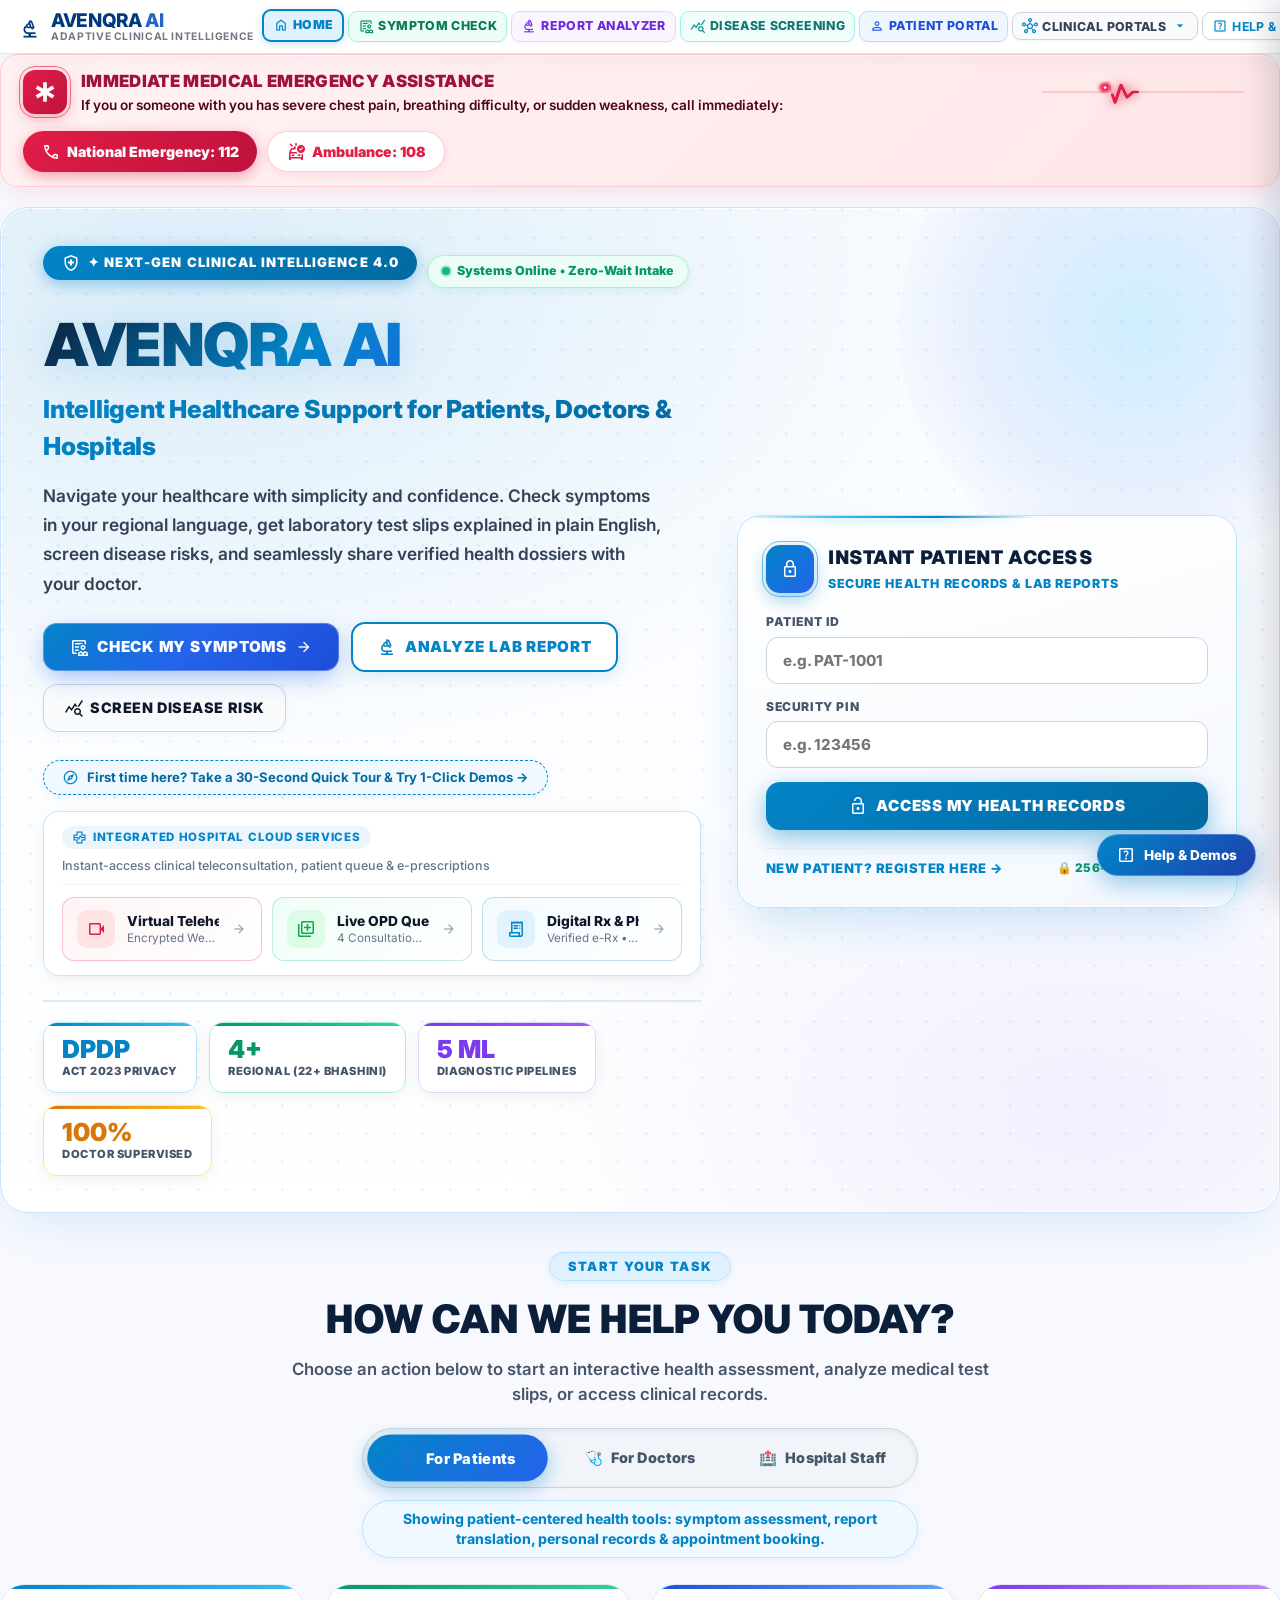
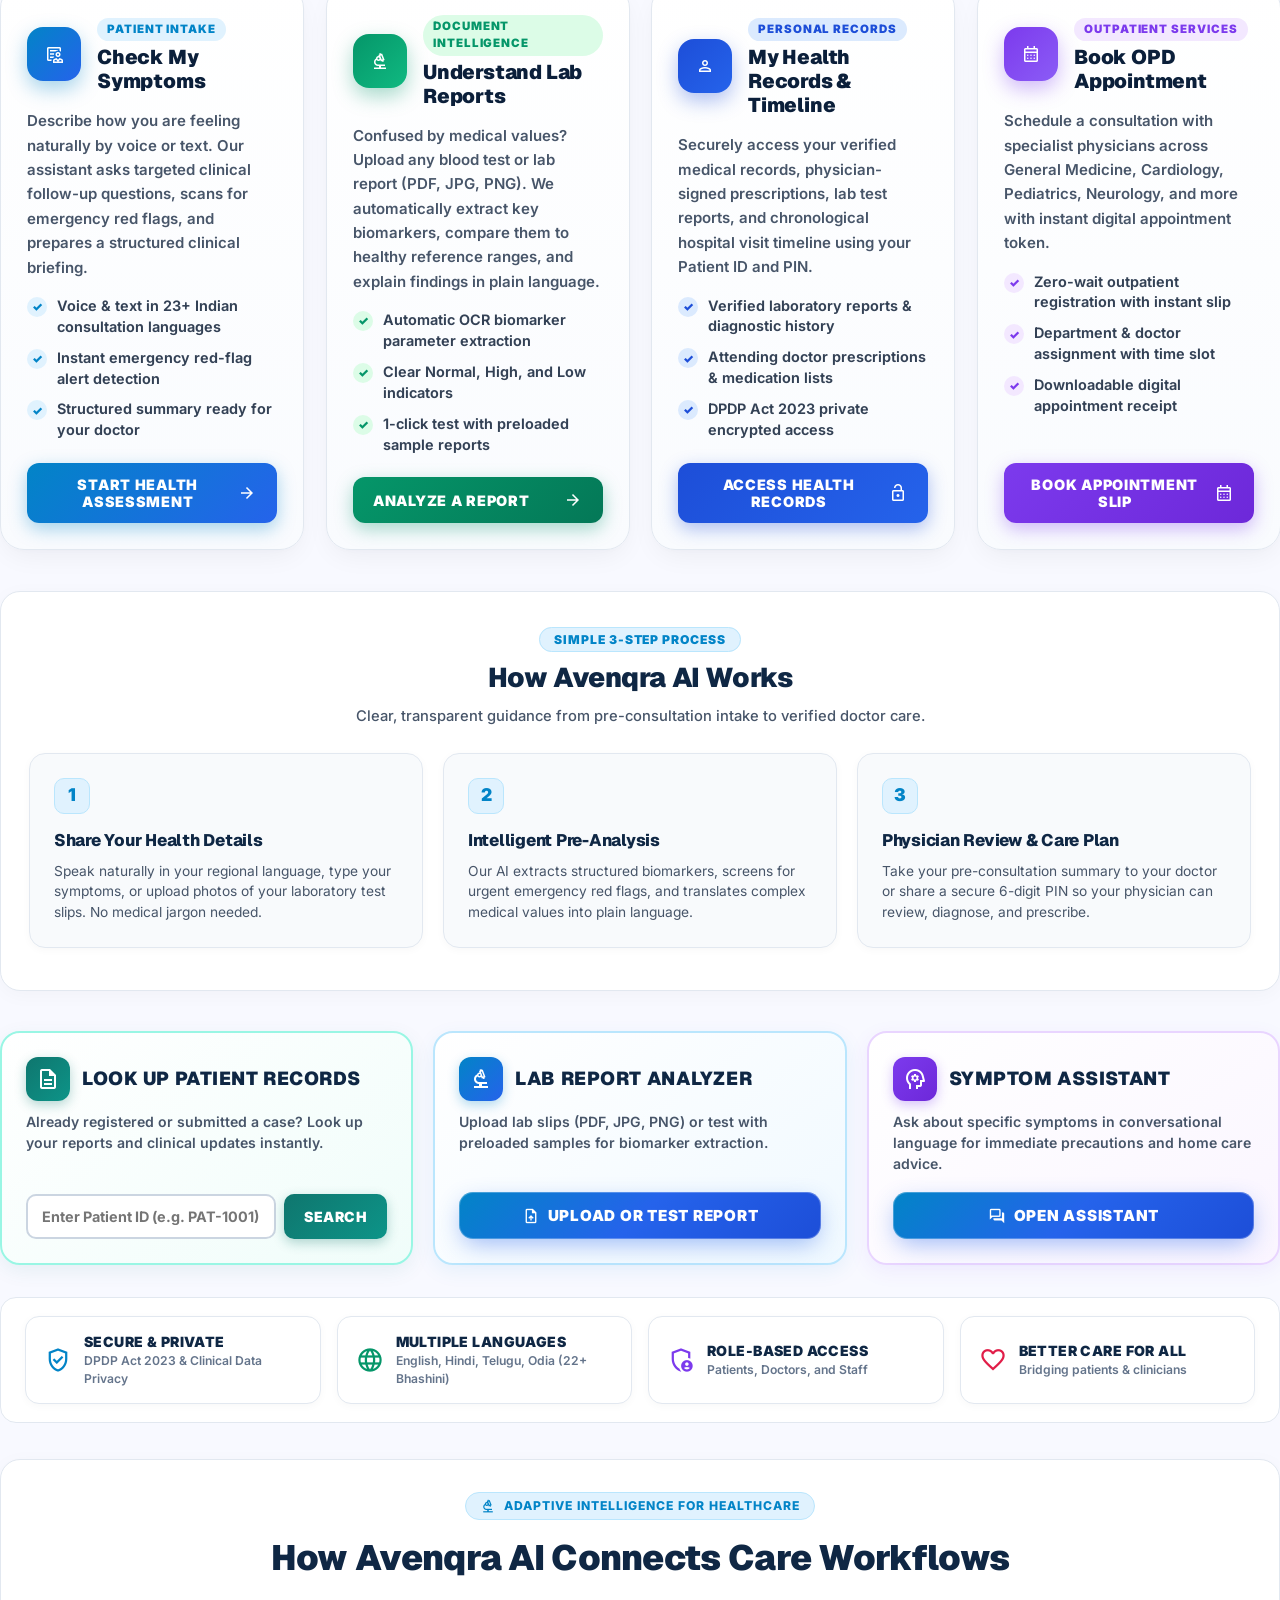
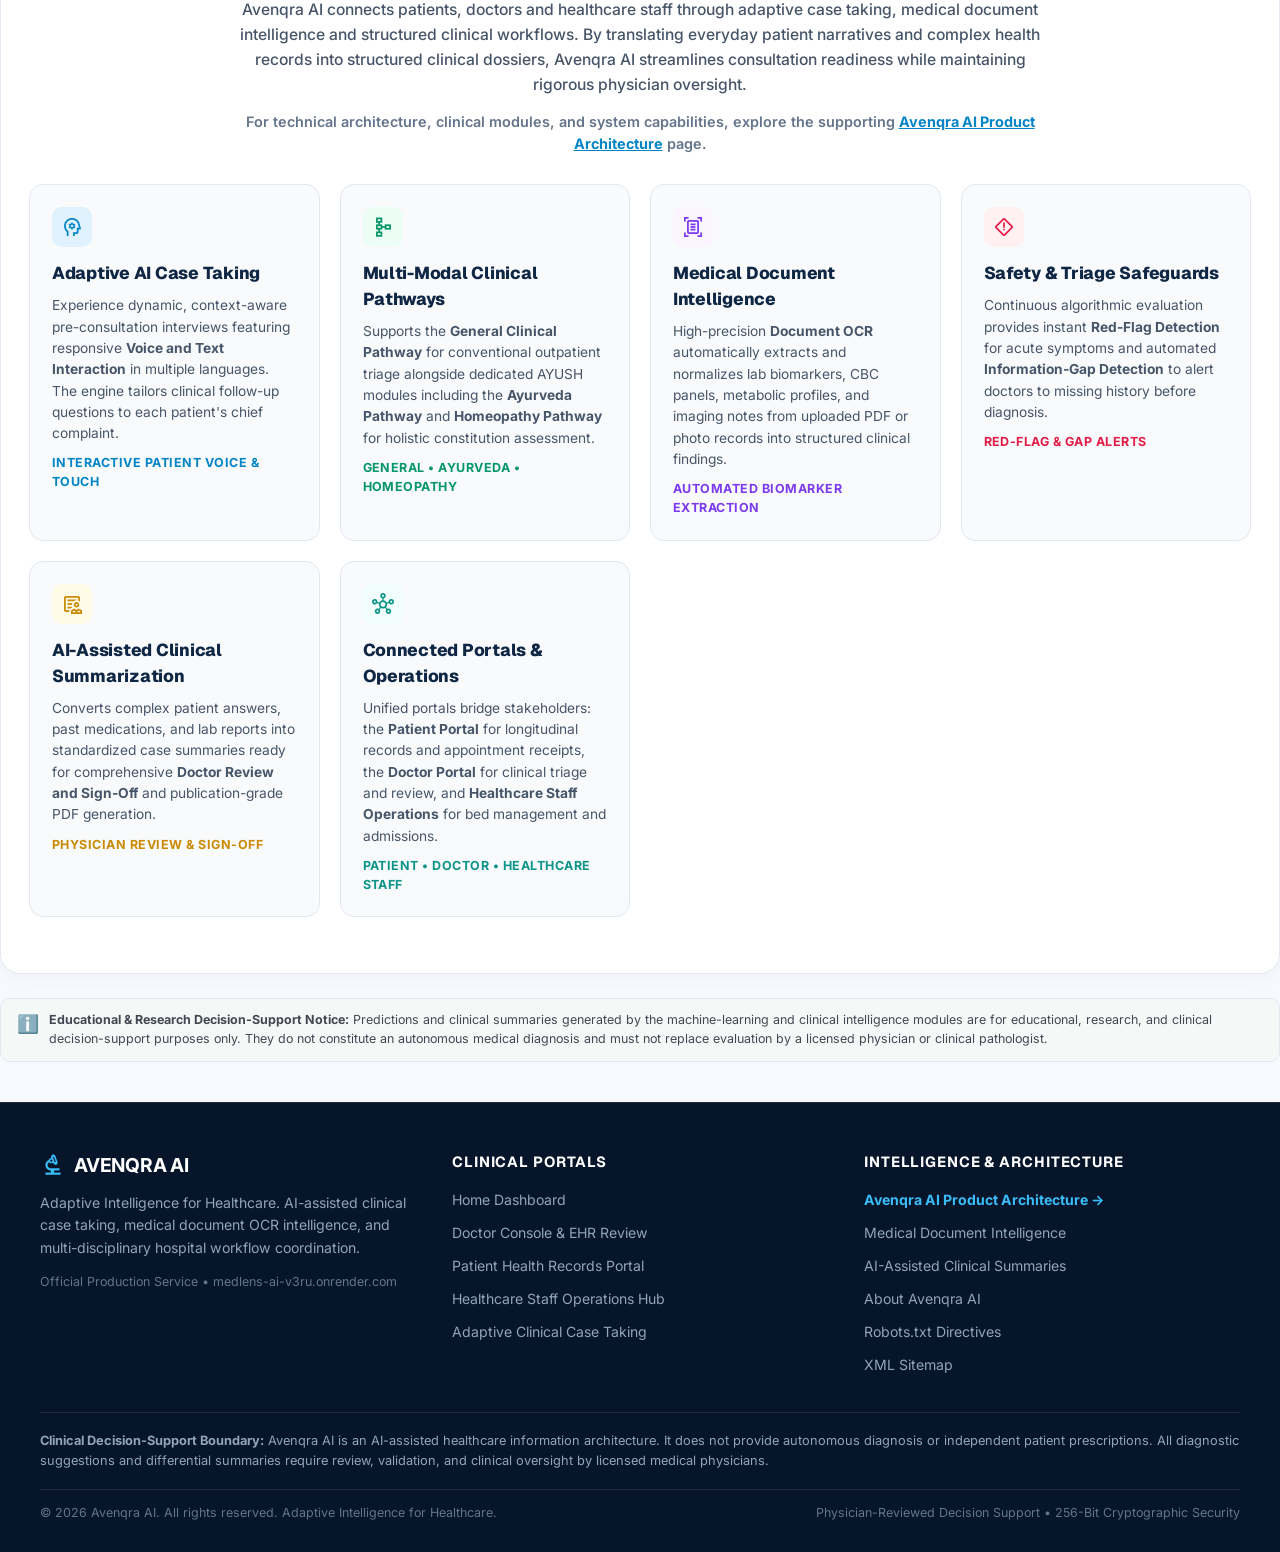
==== commit 1e61b124: "feat(clinical-services): seamlessly integrate Telehealth, OPD Queue & Digital Rx across home, patien" ====
--- a/disease_prediction/frontend/index.html
+++ b/disease_prediction/frontend/index.html
@@ -493,16 +493,37 @@
                                 <span>First time here? Take a 30-Second Quick Tour &amp; Try 1-Click Demos &rarr;</span>
                             </button>
                         </div>
-                        <div style="display: flex; gap: 8px; flex-wrap: wrap; margin-bottom: 12px;">
-                            <button type="button" onclick="openTelemedicineModal()" style="display: inline-flex; align-items: center; gap: 6px; padding: 5px 12px; border-radius: 999px; background: rgba(225,29,72,0.08); border: 1px solid rgba(225,29,72,0.25); color: #be123c; font-size: 0.76rem; font-weight: 700; cursor: pointer; transition: all 0.2s ease;">
-                                <span class="material-symbols-outlined" style="font-size: 15px;">videocam</span> Virtual Telehealth Room
-                            </button>
-                            <button type="button" onclick="openOpdQueueBoardModal()" style="display: inline-flex; align-items: center; gap: 6px; padding: 5px 12px; border-radius: 999px; background: rgba(16,185,129,0.08); border: 1px solid rgba(16,185,129,0.25); color: #047857; font-size: 0.76rem; font-weight: 700; cursor: pointer; transition: all 0.2s ease;">
-                                <span class="material-symbols-outlined" style="font-size: 15px;">queue</span> Live OPD Queue
-                            </button>
-                            <button type="button" onclick="openPrescriptionModal()" style="display: inline-flex; align-items: center; gap: 6px; padding: 5px 12px; border-radius: 999px; background: rgba(2,132,199,0.08); border: 1px solid rgba(2,132,199,0.25); color: #0284c7; font-size: 0.76rem; font-weight: 700; cursor: pointer; transition: all 0.2s ease;">
-                                <span class="material-symbols-outlined" style="font-size: 15px;">receipt_long</span> Digital Rx Hub
-                            </button>
+                        <div class="clinical-services-bar" id="clinical-services-bar">
+                            <div class="cs-bar-header">
+                                <span class="cs-bar-badge"><span class="material-symbols-outlined">health_metrics</span> Integrated Hospital Cloud Services</span>
+                                <span class="cs-bar-subtitle">Instant-access clinical teleconsultation, patient queue &amp; e-prescriptions</span>
+                            </div>
+                            <div class="cs-bar-grid">
+                                <button type="button" class="cs-tile cs-tile-telehealth" onclick="openTelemedicineModal()" title="Launch Virtual Telehealth Room">
+                                    <div class="cs-tile-icon"><span class="material-symbols-outlined">videocam</span></div>
+                                    <div class="cs-tile-info">
+                                        <div class="cs-tile-title">Virtual Telehealth Room <span class="cs-live-indicator">LIVE</span></div>
+                                        <div class="cs-tile-desc">Encrypted WebRTC video &bull; AI Scribe</div>
+                                    </div>
+                                    <span class="material-symbols-outlined cs-tile-arrow">arrow_forward</span>
+                                </button>
+                                <button type="button" class="cs-tile cs-tile-opd" onclick="openOpdQueueBoardModal()" title="View Live OPD Token Queue &amp; TV Signage">
+                                    <div class="cs-tile-icon"><span class="material-symbols-outlined">queue</span></div>
+                                    <div class="cs-tile-info">
+                                        <div class="cs-tile-title">Live OPD Queue Board <span class="cs-badge-green">BROADCAST</span></div>
+                                        <div class="cs-tile-desc">4 Consultation Rooms &bull; Audio Chimes</div>
+                                    </div>
+                                    <span class="material-symbols-outlined cs-tile-arrow">arrow_forward</span>
+                                </button>
+                                <button type="button" class="cs-tile cs-tile-rx" onclick="openPrescriptionModal()" title="Open Official NMC-Compliant Digital Prescription Hub">
+                                    <div class="cs-tile-icon"><span class="material-symbols-outlined">receipt_long</span></div>
+                                    <div class="cs-tile-info">
+                                        <div class="cs-tile-title">Digital Rx &amp; Pharmacy Hub <span class="cs-badge-blue">ABDM</span></div>
+                                        <div class="cs-tile-desc">Verified e-Rx &bull; WhatsApp &bull; Reminders</div>
+                                    </div>
+                                    <span class="material-symbols-outlined cs-tile-arrow">arrow_forward</span>
+                                </button>
+                            </div>
                         </div>
                         <div class="ml-stats-strip">
                             <div class="ml-stat-item stat-cyan">
@@ -1291,6 +1312,51 @@
                     </div>
                 </div>
 
+                <!-- LIVE PATIENT CLINICAL SERVICES DECK -->
+                <div class="portal-services-deck">
+                    <div class="ps-deck-title">
+                        <span class="material-symbols-outlined">teleport</span> Live Clinical Services &amp; Digital Access
+                    </div>
+                    <div class="ps-deck-grid">
+                        <div class="ps-card">
+                            <div style="display: flex; align-items: center; gap: 8px;">
+                                <span class="material-symbols-outlined" style="color: #e11d48; font-size: 24px;">videocam</span>
+                                <div>
+                                    <strong style="font-size: 0.88rem; color: #0f172a; display: block;">Virtual Teleconsultation</strong>
+                                    <span style="font-size: 0.74rem; color: #64748b;">Join Room #TC-408 with AI Scribe</span>
+                                </div>
+                            </div>
+                            <button type="button" class="ml-btn-primary" style="padding: 6px 14px; font-size: 0.78rem; width: 100%; justify-content: center; background: linear-gradient(135deg, #e11d48, #be123c);" onclick="openTelemedicineModal()">
+                                <span>Join Consultation &rarr;</span>
+                            </button>
+                        </div>
+                        <div class="ps-card">
+                            <div style="display: flex; align-items: center; gap: 8px;">
+                                <span class="material-symbols-outlined" style="color: #0284c7; font-size: 24px;">receipt_long</span>
+                                <div>
+                                    <strong style="font-size: 0.88rem; color: #0f172a; display: block;">Digital Rx Slip &amp; Dosage</strong>
+                                    <span style="font-size: 0.74rem; color: #64748b;">NMC Verified e-Prescription</span>
+                                </div>
+                            </div>
+                            <button type="button" class="ml-btn-outline" style="padding: 6px 14px; font-size: 0.78rem; width: 100%; justify-content: center;" onclick="openPrescriptionModal()">
+                                <span>View Verified Rx &rarr;</span>
+                            </button>
+                        </div>
+                        <div class="ps-card">
+                            <div style="display: flex; align-items: center; gap: 8px;">
+                                <span class="material-symbols-outlined" style="color: #16a34a; font-size: 24px;">queue</span>
+                                <div>
+                                    <strong style="font-size: 0.88rem; color: #0f172a; display: block;">Live OPD Waiting Room</strong>
+                                    <span style="font-size: 0.74rem; color: #64748b;">Hospital Signage &amp; Token Chimes</span>
+                                </div>
+                            </div>
+                            <button type="button" class="btn-secondary" style="padding: 6px 14px; font-size: 0.78rem; width: 100%; justify-content: center;" onclick="openOpdQueueBoardModal()">
+                                <span>Track Live Tokens &rarr;</span>
+                            </button>
+                        </div>
+                    </div>
+                </div>
+
                 <!-- LATEST REPORT & UPCOMING APPOINTMENT ROW (Screen 4) -->
                 <div style="display: grid; grid-template-columns: repeat(auto-fit, minmax(320px, 1fr)); gap: 18px; margin-bottom: 22px;">
                     <div style="background: white; border-radius: 18px; padding: 22px; border: 1px solid #e2e8f0; display: flex; flex-direction: column; justify-content: space-between; box-shadow: 0 2px 10px rgba(15, 23, 42, 0.03);">
@@ -1556,17 +1622,20 @@
                         </div>
                     </div>
                     <div style="display: flex; gap: 8px; flex-wrap: wrap;">
+                        <button type="button" class="ml-btn-primary" style="padding: 8px 14px; font-size: 0.85rem; background: linear-gradient(135deg, #e11d48, #be123c);" onclick="openTelemedicineModal()" title="Launch Virtual Telehealth Room">
+                            <span class="material-symbols-outlined" style="font-size: 18px;">videocam</span> Telehealth
+                        </button>
+                        <button type="button" class="ml-btn-primary" style="padding: 8px 14px; font-size: 0.85rem; background: linear-gradient(135deg, #0284c7, #0369a1);" onclick="openPrescriptionModal()" title="Issue Digital Prescription">
+                            <span class="material-symbols-outlined" style="font-size: 18px;">receipt_long</span> Rx Hub
+                        </button>
+                        <button type="button" class="btn-secondary" style="padding: 8px 14px; font-size: 0.85rem;" onclick="openOpdQueueBoardModal()" title="Manage OPD Token Queue">
+                            <span class="material-symbols-outlined" style="font-size: 18px; color: #16a34a;">queue</span> OPD Queue
+                        </button>
                         <button type="button" class="ml-btn-primary" style="padding: 8px 16px; font-size: 0.85rem;" onclick="openNewReportModal()">
-                            <span class="material-symbols-outlined" style="font-size: 18px;">note_add</span> + Create Lab Report
+                            <span class="material-symbols-outlined" style="font-size: 18px;">note_add</span> + Lab Report
                         </button>
                         <button type="button" class="ml-btn-outline" style="padding: 8px 14px; font-size: 0.85rem;" onclick="openNewPatientModal()">
                             <span class="material-symbols-outlined" style="font-size: 18px; color: #0284c7;">person_add</span> + Patient
-                        </button>
-                        <button type="button" class="btn-secondary" style="padding: 8px 14px; font-size: 0.85rem;" onclick="switchView('analyzer')">
-                            <span>🤖</span> Analyzer
-                        </button>
-                        <button type="button" class="btn-secondary" style="padding: 8px 14px; font-size: 0.85rem;" onclick="switchView('sandbox')">
-                            <span>⚡</span> ML
                         </button>
                         <button type="button" class="btn-danger" style="padding: 8px 14px; font-size: 0.85rem;" onclick="handleAdminLogout()">
                             <span>🚪</span> Logout
@@ -4271,19 +4340,19 @@
                         <div class="telehealth-vitals-overlay">
                             <div class="vital-item hr">
                                 <span class="material-symbols-outlined" style="font-size: 16px; animation: pulseRedDot 1s infinite;">favorite</span>
-                                <span>HR: 74 BPM</span>
+                                <span id="th-vital-hr">HR: 74 BPM</span>
                             </div>
                             <div class="vital-item spo2">
                                 <span class="material-symbols-outlined" style="font-size: 16px;">air</span>
-                                <span>SpO2: 98%</span>
+                                <span id="th-vital-spo2">SpO2: 98%</span>
                             </div>
                             <div class="vital-item bp">
                                 <span class="material-symbols-outlined" style="font-size: 16px;">speed</span>
-                                <span>BP: 120/80</span>
+                                <span id="th-vital-bp">BP: 120/80</span>
                             </div>
                             <div class="vital-item temp">
                                 <span class="material-symbols-outlined" style="font-size: 16px;">device_thermostat</span>
-                                <span>Temp: 98.6°F</span>
+                                <span id="th-vital-temp">Temp: 98.6°F</span>
                             </div>
                         </div>
 
@@ -4308,10 +4377,14 @@
                             <div style="font-size: 0.70rem; color: #10b981; margin-top: 6px; font-weight: 700; background: rgba(16,185,129,0.15); padding: 2px 8px; border-radius: 999px;">● HD AUDIO/VIDEO CONNECTED</div>
                         </div>
 
-                        <!-- Floating Self Preview PIP -->
-                        <div class="telehealth-pip-self">
-                            <span class="material-symbols-outlined" style="font-size: 26px; color: #94a3b8;">face</span>
-                            <span style="font-size: 0.65rem; color: #38bdf8; font-weight: 800; margin-top: 2px;">You (Camera)</span>
+                        <!-- Floating Self Preview PIP with Real Video & Simulator -->
+                        <div class="telehealth-pip-self" id="th-pip-box">
+                            <span class="th-pip-cam-badge" id="th-pip-badge">PREVIEW</span>
+                            <video id="th-pip-video" autoplay playsinline muted style="display: none; width: 100%; height: 100%; object-fit: cover;"></video>
+                            <div id="th-pip-avatar" style="display: flex; flex-direction: column; align-items: center; justify-content: center; height: 100%; width: 100%;">
+                                <span class="material-symbols-outlined" style="font-size: 26px; color: #38bdf8;">face</span>
+                                <span style="font-size: 0.65rem; color: #38bdf8; font-weight: 800; margin-top: 2px;" id="th-pip-label">You (Camera)</span>
+                            </div>
                         </div>
                     </div>
 
@@ -4347,9 +4420,9 @@
                     </div>
 
                     <!-- Live Transcription Stream -->
-                    <div class="telehealth-transcript-box">
+                    <div class="telehealth-transcript-box" id="th-transcript-box">
                         <div class="transcript-bubble doc">
-                            <strong>Dr. Sharma:</strong> "Good morning Ramesh, I reviewed your headache case taking and blood parameters. How has the unilateral throbbing pain been since yesterday?"
+                            <strong>Dr. Sharma:</strong> "Good morning Ramesh, I reviewed your clinical case taking and blood parameters. How has the unilateral throbbing pain been since yesterday?"
                         </div>
                         <div class="transcript-bubble pat">
                             <strong>Patient:</strong> "It is intense on the right temple, doctor, and light from my laptop screen makes it much worse. I also felt a bit nauseous this morning."
@@ -4357,29 +4430,37 @@
                         <div class="transcript-bubble doc">
                             <strong>Dr. Sharma:</strong> "That aligns with classic Acute Migraine without Aura. Your BP of 120/80 and platelet counts are normal. I will generate an official digital prescription for Sumatriptan 50mg SOS and Paracetamol."
                         </div>
+                    </div>
+
+                    <!-- Interactive Live Consultation Input Bar -->
+                    <div class="th-chat-input-row">
+                        <input type="text" id="th-chat-input" placeholder="Type clinical note, symptom, or question for doctor..." onkeydown="if(event.key==='Enter') sendTelehealthMessage()">
+                        <button type="button" onclick="sendTelehealthMessage()" title="Send to Consultation Transcript">
+                            <span class="material-symbols-outlined" style="font-size: 18px;">send</span>
+                        </button>
                     </div>
 
                     <!-- Automated Clinical SOAP Note -->
                     <div class="telehealth-soap-box">
                         <div style="font-weight: 800; font-size: 0.76rem; color: #e2e8f0; margin-bottom: 8px; text-transform: uppercase; letter-spacing: 0.05em; display: flex; justify-content: space-between;">
                             <span>Automated SOAP Synthesis</span>
-                            <span style="color: #10b981;">ICD-10: G43.0</span>
+                            <span style="color: #10b981;" id="th-soap-icd">ICD-10: G43.0</span>
                         </div>
                         <div class="soap-field">
                             <span class="soap-label">S (Subjective):</span>
-                            <div class="soap-text">Right temple throbbing headache, photophobia, mild nausea. Aggravated by screen glare.</div>
+                            <div class="soap-text" id="th-soap-s">Right temple throbbing headache, photophobia, mild nausea. Aggravated by screen glare.</div>
                         </div>
                         <div class="soap-field">
                             <span class="soap-label">O (Objective):</span>
-                            <div class="soap-text">BP 120/80 mmHg, HR 74 bpm, SpO2 98%, Afebrile. CBC &amp; metabolic parameters verified normal.</div>
+                            <div class="soap-text" id="th-soap-o">BP 120/80 mmHg, HR 74 bpm, SpO2 98%, Afebrile. CBC &amp; metabolic parameters verified normal.</div>
                         </div>
                         <div class="soap-field">
                             <span class="soap-label">A (Assessment):</span>
-                            <div class="soap-text">Acute Migraine without Aura (G43.0) &bull; Primary Cephalea.</div>
+                            <div class="soap-text" id="th-soap-a">Acute Migraine without Aura (G43.0) &bull; Primary Cephalea.</div>
                         </div>
                         <div class="soap-field">
                             <span class="soap-label">P (Plan):</span>
-                            <div class="soap-text">Sumatriptan 50mg SOS, Paracetamol 650mg TDS, hydration &gt;2.5L, rest in dim room. Review in 7 days.</div>
+                            <div class="soap-text" id="th-soap-p">Sumatriptan 50mg SOS, Paracetamol 650mg TDS, hydration &gt;2.5L, rest in dim room. Review in 7 days.</div>
                         </div>
                         <div style="margin-top: 14px; text-align: center;">
                             <button type="button" class="btn-primary" onclick="openPrescriptionModal()" style="width: 100%; background: linear-gradient(135deg, #0284c7 0%, #2563eb 100%); font-size: 0.84rem; padding: 10px; border-radius: 10px;">
@@ -4416,14 +4497,14 @@
 
             <!-- Printable Rx Paper Document -->
             <div class="rx-slip-paper" id="prescription-printable-slip">
-                <div class="rx-watermark">MEDLENS HEALTHCARE</div>
+                <div class="rx-watermark">AVENQRA HEALTHCARE</div>
                 
                 <!-- Hospital & Clinician Header -->
                 <div class="rx-header-row">
                     <div class="rx-hospital-brand">
                         <h2>AVENQRA APEX MULTISPECIALTY HOSPITAL</h2>
                         <p>NABH Accredited Tertiary Medical Center &bull; ABDM Facility ID: IN-AP-VIZ-00418<br>
-                        Health City Campus, Visakhapatnam &bull; Tel: +91 891 2894000 &bull; Web: avenqra.ai</p>
+                        Health City Campus, Visakhapatnam &bull; Tel: +91 891 2894000 &bull; Web: https://medlens-ai-v3ru.onrender.com</p>
                     </div>
                     <div class="rx-doctor-badge">
                         <div class="rx-doctor-name">Dr. Priya Sharma, MD</div>
@@ -4448,8 +4529,18 @@
                     </div>
                     <div class="rx-patient-item">
                         <strong>Provisional Diagnosis</strong>
-                        <span style="color: #0284c7; font-weight: 700;">Acute Migraine (G43.0)</span>
-                    </div>
+                        <span style="color: #0284c7; font-weight: 700;" id="rx-diagnosis">Acute Migraine (G43.0)</span>
+                    </div>
+                </div>
+
+                <!-- Clinical Rx Preset Selector -->
+                <div class="rx-presets-bar">
+                    <span style="font-size: 0.72rem; font-weight: 800; color: #0369a1; text-transform: uppercase;">1-Click Rx Presets:</span>
+                    <button type="button" class="rx-preset-chip active" id="rx-chip-migraine" onclick="applyRxPreset('migraine')">Acute Migraine</button>
+                    <button type="button" class="rx-preset-chip" id="rx-chip-cardiac" onclick="applyRxPreset('cardiac')">Cardiovascular / HTN</button>
+                    <button type="button" class="rx-preset-chip" id="rx-chip-diabetes" onclick="applyRxPreset('diabetes')">Type 2 Diabetes</button>
+                    <button type="button" class="rx-preset-chip" id="rx-chip-respiratory" onclick="applyRxPreset('respiratory')">Bronchial Asthma</button>
+                    <button type="button" class="rx-preset-chip" id="rx-chip-fever" onclick="applyRxPreset('fever')">Fever &amp; Viral</button>
                 </div>
 
                 <!-- Rx Symbol & Medication Table -->
@@ -4468,7 +4559,7 @@
                             <th>Duration</th>
                         </tr>
                     </thead>
-                    <tbody>
+                    <tbody id="rx-med-tbody">
                         <tr>
                             <td>1</td>
                             <td><strong>Tab. Sumatriptan (Suminat) 50mg</strong><br><span style="font-size: 0.70rem; color: #64748b;">5-HT1 Receptor Agonist</span></td>
@@ -4569,7 +4660,10 @@
                     <h2>AVENQRA APEX HOSPITAL &bull; LIVE OPD QUEUE SIGNAGE</h2>
                     <p>Real-Time Outpatient Token Tracking &bull; NABH Patient Waiting Room Broadcast</p>
                 </div>
-                <div style="display: flex; align-items: center; gap: 12px;">
+                <div style="display: flex; align-items: center; gap: 10px; flex-wrap: wrap;">
+                    <button type="button" class="btn-primary" onclick="toggleOpdFullscreen()" style="background: rgba(255,255,255,0.12); border: 1px solid rgba(255,255,255,0.25); padding: 6px 12px; font-size: 0.80rem; display: inline-flex; align-items: center; gap: 6px;" title="Toggle Fullscreen Waiting Room TV Mode">
+                        <span class="material-symbols-outlined" style="font-size: 17px;">fullscreen</span> Fullscreen TV
+                    </button>
                     <button type="button" class="btn-primary" onclick="playHospitalChime()" style="background: #0284c7; padding: 6px 14px; font-size: 0.80rem; display: inline-flex; align-items: center; gap: 6px;" title="Test Hospital Chime Announcement">
                         <span class="material-symbols-outlined" style="font-size: 18px;">volume_up</span> Play Chime
                     </button>
@@ -4578,75 +4672,108 @@
             </div>
 
             <!-- Ticker Audio Broadcast Notification -->
-            <div class="opd-ticker-announcement">
+            <div class="opd-ticker-announcement" id="opd-ticker-banner">
                 <span class="material-symbols-outlined" style="color: #fbbf24;">campaign</span>
                 <span id="opd-ticker-text">Now Calling: Token #A-14 to Consultation Room 101 (General Medicine &bull; Dr. Priya Sharma)</span>
+            </div>
+
+            <!-- Quick Walk-In Token Dispatch Bar -->
+            <div class="opd-quick-issue-bar">
+                <div style="display: flex; align-items: center; gap: 8px; flex-wrap: wrap;">
+                    <span class="material-symbols-outlined" style="color: #38bdf8; font-size: 20px;">person_add</span>
+                    <span style="font-size: 0.82rem; font-weight: 700; color: #f1f5f9;">Issue Walk-In OPD Token:</span>
+                    <input type="text" id="opd-new-patient-name" placeholder="Patient Name (e.g. Vikram Singh)" style="background: #0f172a; border: 1px solid #334155; color: #fff; padding: 5px 12px; border-radius: 6px; font-size: 0.80rem;">
+                    <select id="opd-new-room" style="background: #0f172a; border: 1px solid #334155; color: #fff; padding: 5px 12px; border-radius: 6px; font-size: 0.80rem;">
+                        <option value="101">Room 101 - General Medicine</option>
+                        <option value="104">Room 104 - Cardiology</option>
+                        <option value="202">Room 202 - Neurology</option>
+                        <option value="305">Room 305 - Pediatrics</option>
+                    </select>
+                    <button type="button" class="btn-primary" onclick="issueWalkInOpdToken()" style="background: #0284c7; padding: 5px 14px; font-size: 0.80rem; font-weight: 700;">
+                        <span>+ Issue Token</span>
+                    </button>
+                </div>
+                <div style="font-size: 0.74rem; color: #94a3b8;">
+                    Audio Broadcast: <span id="opd-audio-status" style="color: #10b981; font-weight: 700;">● Active Speech + Chimes</span>
+                </div>
             </div>
 
             <!-- 4 Specialty Consultation Rooms -->
             <div class="opd-rooms-grid">
                 <!-- Room 101 -->
-                <div class="opd-room-card">
+                <div class="opd-room-card" id="room-card-101">
                     <div>
                         <div class="opd-room-num">Room 101 &bull; General Medicine</div>
                         <div class="opd-doc-title">Dr. Priya Sharma, MD</div>
                     </div>
-                    <div class="opd-serving-box">
+                    <div class="opd-serving-box" id="serving-box-101">
                         <div class="opd-serving-label">Now Serving</div>
                         <div class="opd-serving-token" id="opd-token-101">#A-14</div>
                     </div>
                     <div class="opd-next-list">
-                        <div class="opd-next-item"><span>Next: #A-15</span><span style="color: #38bdf8;">Est: 6m</span></div>
-                        <div class="opd-next-item"><span>Next: #A-16</span><span style="color: #94a3b8;">Est: 18m</span></div>
-                    </div>
+                        <div class="opd-next-item"><span id="opd-next1-101">Next: #A-15</span><span style="color: #38bdf8;">Est: 6m</span></div>
+                        <div class="opd-next-item"><span id="opd-next2-101">Next: #A-16</span><span style="color: #94a3b8;">Est: 18m</span></div>
+                    </div>
+                    <button type="button" class="opd-call-btn" onclick="callNextOpdToken('101', 'Dr. Priya Sharma', 'General Medicine')">
+                        <span class="material-symbols-outlined" style="font-size: 15px;">campaign</span> Call Next Patient
+                    </button>
                 </div>
 
                 <!-- Room 104 -->
-                <div class="opd-room-card">
+                <div class="opd-room-card" id="room-card-104">
                     <div>
                         <div class="opd-room-num">Room 104 &bull; Cardiology</div>
                         <div class="opd-doc-title">Dr. Rajiv Menon, DM</div>
                     </div>
-                    <div class="opd-serving-box" style="border-color: #38bdf8; box-shadow: 0 0 15px rgba(56,189,248,0.2);">
+                    <div class="opd-serving-box" id="serving-box-104" style="border-color: #38bdf8; box-shadow: 0 0 15px rgba(56,189,248,0.2);">
                         <div class="opd-serving-label" style="color: #38bdf8;">Now Serving</div>
                         <div class="opd-serving-token" id="opd-token-104">#C-08</div>
                     </div>
                     <div class="opd-next-list">
-                        <div class="opd-next-item"><span>Next: #C-09</span><span style="color: #38bdf8;">Est: 14m</span></div>
-                        <div class="opd-next-item"><span>Next: #C-10</span><span style="color: #94a3b8;">Est: 28m</span></div>
-                    </div>
+                        <div class="opd-next-item"><span id="opd-next1-104">Next: #C-09</span><span style="color: #38bdf8;">Est: 14m</span></div>
+                        <div class="opd-next-item"><span id="opd-next2-104">Next: #C-10</span><span style="color: #94a3b8;">Est: 28m</span></div>
+                    </div>
+                    <button type="button" class="opd-call-btn" onclick="callNextOpdToken('104', 'Dr. Rajiv Menon', 'Cardiology')">
+                        <span class="material-symbols-outlined" style="font-size: 15px;">campaign</span> Call Next Patient
+                    </button>
                 </div>
 
                 <!-- Room 202 -->
-                <div class="opd-room-card">
+                <div class="opd-room-card" id="room-card-202">
                     <div>
                         <div class="opd-room-num">Room 202 &bull; Neurology</div>
                         <div class="opd-doc-title">Dr. Sunita Rao, DM</div>
                     </div>
-                    <div class="opd-serving-box">
+                    <div class="opd-serving-box" id="serving-box-202">
                         <div class="opd-serving-label">Now Serving</div>
                         <div class="opd-serving-token" id="opd-token-202">#N-05</div>
                     </div>
                     <div class="opd-next-list">
-                        <div class="opd-next-item"><span>Next: #N-06</span><span style="color: #38bdf8;">Est: 10m</span></div>
-                        <div class="opd-next-item"><span>Next: #N-07</span><span style="color: #94a3b8;">Est: 22m</span></div>
-                    </div>
+                        <div class="opd-next-item"><span id="opd-next1-202">Next: #N-06</span><span style="color: #38bdf8;">Est: 10m</span></div>
+                        <div class="opd-next-item"><span id="opd-next2-202">Next: #N-07</span><span style="color: #94a3b8;">Est: 22m</span></div>
+                    </div>
+                    <button type="button" class="opd-call-btn" onclick="callNextOpdToken('202', 'Dr. Sunita Rao', 'Neurology')">
+                        <span class="material-symbols-outlined" style="font-size: 15px;">campaign</span> Call Next Patient
+                    </button>
                 </div>
 
                 <!-- Room 305 -->
-                <div class="opd-room-card">
+                <div class="opd-room-card" id="room-card-305">
                     <div>
                         <div class="opd-room-num">Room 305 &bull; Pediatrics</div>
                         <div class="opd-doc-title">Dr. Anand Verma, MD</div>
                     </div>
-                    <div class="opd-serving-box" style="border-color: #a855f7; box-shadow: 0 0 15px rgba(168,85,247,0.2);">
+                    <div class="opd-serving-box" id="serving-box-305" style="border-color: #a855f7; box-shadow: 0 0 15px rgba(168,85,247,0.2);">
                         <div class="opd-serving-label" style="color: #a855f7;">Now Serving</div>
                         <div class="opd-serving-token" id="opd-token-305">#P-11</div>
                     </div>
                     <div class="opd-next-list">
-                        <div class="opd-next-item"><span>Next: #P-12</span><span style="color: #38bdf8;">Est: 8m</span></div>
-                        <div class="opd-next-item"><span>Next: #P-13</span><span style="color: #94a3b8;">Est: 19m</span></div>
-                    </div>
+                        <div class="opd-next-item"><span id="opd-next1-305">Next: #P-12</span><span style="color: #38bdf8;">Est: 8m</span></div>
+                        <div class="opd-next-item"><span id="opd-next2-305">Next: #P-13</span><span style="color: #94a3b8;">Est: 19m</span></div>
+                    </div>
+                    <button type="button" class="opd-call-btn" onclick="callNextOpdToken('305', 'Dr. Anand Verma', 'Pediatrics')">
+                        <span class="material-symbols-outlined" style="font-size: 15px;">campaign</span> Call Next Patient
+                    </button>
                 </div>
             </div>
 
--- a/disease_prediction/frontend/style.css
+++ b/disease_prediction/frontend/style.css
@@ -13242,598 +13242,448 @@
     background: #fce7f3;
 }
 
+
 /* ==========================================================================
-   12. ULTRA-MODERN MULTI-TENANT HEALTHCARE SAAS DESIGN SYSTEM
-   Dedicated Patient Portal | Combined Hospital Portal | Platform Superadmin
+   ENHANCED CLINICAL SERVICES HUB, LIVE OPD QUEUE, TELEHEALTH & DIGITAL RX
    ========================================================================== */
 
-/* --- 12.1 Emergency Cardiac Canvas & Ultra-Smooth Layout --- */
-.emergency-ekg-tracer {
-    flex: 1;
-    max-width: 200px;
-    height: 32px;
-    margin: 0 14px;
-    position: relative;
-    display: flex;
-    align-items: center;
-    justify-content: center;
-}
-.emergency-ekg-canvas {
-    width: 200px;
-    height: 32px;
-    display: block;
-    filter: drop-shadow(0 0 6px rgba(225, 29, 72, 0.65));
-}
+/* 1. Integrated Hero Clinical Services Deck */
+.clinical-services-bar {
+    background: rgba(255, 255, 255, 0.95);
+    border: 1.5px solid rgba(2, 132, 199, 0.2);
+    border-radius: 16px;
+    padding: 14px 18px;
+    margin: 16px 0 16px 0;
+    box-shadow: 0 4px 20px -2px rgba(15, 23, 42, 0.06), 0 2px 6px -1px rgba(15, 23, 42, 0.04);
+    backdrop-filter: blur(8px);
+}
+
+.cs-bar-header {
+    display: flex;
+    justify-content: space-between;
+    align-items: center;
+    flex-wrap: wrap;
+    gap: 8px;
+    margin-bottom: 12px;
+    padding-bottom: 8px;
+    border-bottom: 1px solid #f1f5f9;
+}
+
+.cs-bar-badge {
+    display: inline-flex;
+    align-items: center;
+    gap: 6px;
+    font-size: 0.72rem;
+    font-weight: 800;
+    letter-spacing: 0.06em;
+    text-transform: uppercase;
+    color: #0284c7;
+    background: rgba(2, 132, 199, 0.08);
+    padding: 3px 10px;
+    border-radius: 999px;
+}
+
+.cs-bar-badge .material-symbols-outlined {
+    font-size: 15px;
+}
+
+.cs-bar-subtitle {
+    font-size: 0.78rem;
+    color: #64748b;
+    font-weight: 500;
+}
+
+.cs-bar-grid {
+    display: grid;
+    grid-template-columns: repeat(3, 1fr);
+    gap: 10px;
+}
+
 @media (max-width: 900px) {
-    .emergency-ekg-tracer {
-        display: none !important;
-    }
-}
-
-/* --- 12.2 SaaS Hero & Gateway Split Architecture --- */
-.saas-hero-container {
-    background: radial-gradient(1100px 650px at 15% 10%, rgba(2, 132, 199, 0.12) 0%, transparent 70%),
-                radial-gradient(900px 550px at 85% 90%, rgba(79, 70, 229, 0.08) 0%, transparent 65%),
-                linear-gradient(180deg, #f8fbff 0%, #ffffff 100%);
-    border: 1.5px solid #cce3fe;
-    border-radius: 28px;
-    padding: 34px 38px;
-    margin-bottom: 28px;
-    box-shadow: 0 20px 50px -12px rgba(2, 132, 199, 0.14), 0 0 0 1px rgba(255, 255, 255, 0.95) inset;
+    .cs-bar-grid {
+        grid-template-columns: 1fr;
+    }
+}
+
+.cs-tile {
+    display: flex;
+    align-items: center;
+    gap: 12px;
+    padding: 12px 14px;
+    border-radius: 12px;
+    background: #ffffff;
+    border: 1.5px solid #e2e8f0;
+    cursor: pointer;
+    text-align: left;
+    transition: all 0.22s cubic-bezier(0.16, 1, 0.3, 1);
     position: relative;
     overflow: hidden;
 }
-.saas-hero-container::before {
-    content: '';
+
+.cs-tile:hover {
+    transform: translateY(-2px);
+    box-shadow: 0 8px 18px -4px rgba(15, 23, 42, 0.1);
+}
+
+.cs-tile-telehealth {
+    border-color: rgba(225, 29, 72, 0.25);
+    background: linear-gradient(135deg, rgba(255, 241, 242, 0.8) 0%, #ffffff 100%);
+}
+.cs-tile-telehealth:hover {
+    border-color: #e11d48;
+    box-shadow: 0 8px 20px -4px rgba(225, 29, 72, 0.18);
+}
+
+.cs-tile-opd {
+    border-color: rgba(16, 185, 129, 0.25);
+    background: linear-gradient(135deg, rgba(236, 253, 245, 0.8) 0%, #ffffff 100%);
+}
+.cs-tile-opd:hover {
+    border-color: #10b981;
+    box-shadow: 0 8px 20px -4px rgba(16, 185, 129, 0.18);
+}
+
+.cs-tile-rx {
+    border-color: rgba(2, 132, 199, 0.25);
+    background: linear-gradient(135deg, rgba(240, 249, 255, 0.8) 0%, #ffffff 100%);
+}
+.cs-tile-rx:hover {
+    border-color: #0284c7;
+    box-shadow: 0 8px 20px -4px rgba(2, 132, 199, 0.18);
+}
+
+.cs-tile-icon {
+    width: 38px;
+    height: 38px;
+    border-radius: 10px;
+    display: flex;
+    align-items: center;
+    justify-content: center;
+    flex-shrink: 0;
+}
+
+.cs-tile-telehealth .cs-tile-icon {
+    background: #ffe4e6;
+    color: #e11d48;
+}
+
+.cs-tile-opd .cs-tile-icon {
+    background: #dcfce7;
+    color: #16a34a;
+}
+
+.cs-tile-rx .cs-tile-icon {
+    background: #e0f2fe;
+    color: #0284c7;
+}
+
+.cs-tile-info {
+    flex: 1;
+    min-width: 0;
+}
+
+.cs-tile-title {
+    font-size: 0.86rem;
+    font-weight: 800;
+    color: #0f172a;
+    display: flex;
+    align-items: center;
+    gap: 6px;
+    white-space: nowrap;
+    overflow: hidden;
+    text-overflow: ellipsis;
+}
+
+.cs-tile-desc {
+    font-size: 0.73rem;
+    color: #64748b;
+    margin-top: 2px;
+    white-space: nowrap;
+    overflow: hidden;
+    text-overflow: ellipsis;
+}
+
+.cs-tile-arrow {
+    font-size: 16px;
+    color: #94a3b8;
+    transition: transform 0.2s ease, color 0.2s ease;
+    flex-shrink: 0;
+}
+
+.cs-tile:hover .cs-tile-arrow {
+    transform: translateX(3px);
+    color: #0f172a;
+}
+
+.cs-live-indicator {
+    font-size: 0.62rem;
+    font-weight: 800;
+    padding: 1px 6px;
+    border-radius: 999px;
+    background: #ffe4e6;
+    color: #e11d48;
+    letter-spacing: 0.05em;
+    display: inline-flex;
+    align-items: center;
+}
+
+.cs-badge-green {
+    font-size: 0.62rem;
+    font-weight: 800;
+    padding: 1px 6px;
+    border-radius: 999px;
+    background: #dcfce7;
+    color: #15803d;
+    letter-spacing: 0.05em;
+    display: inline-flex;
+    align-items: center;
+}
+
+.cs-badge-blue {
+    font-size: 0.62rem;
+    font-weight: 800;
+    padding: 1px 6px;
+    border-radius: 999px;
+    background: #e0f2fe;
+    color: #0369a1;
+    letter-spacing: 0.05em;
+    display: inline-flex;
+    align-items: center;
+}
+
+/* 2. Telehealth Camera PIP & Interactive Chat Styles */
+.telehealth-pip-self {
     position: absolute;
-    top: 0; left: 0; right: 0; bottom: 0;
-    background-image: radial-gradient(circle at 1.5px 1.5px, rgba(2, 132, 199, 0.08) 1.5px, transparent 0);
-    background-size: 28px 28px;
-    pointer-events: none;
-    opacity: 0.85;
-    z-index: 0;
-}
-.saas-hero-content {
-    position: relative;
-    z-index: 2;
-}
-.saas-badge-strip {
-    display: flex;
+    bottom: 12px;
+    right: 12px;
+    width: 120px;
+    height: 90px;
+    background: #0f172a;
+    border: 2px solid #38bdf8;
+    border-radius: 12px;
+    display: flex;
+    flex-direction: column;
+    align-items: center;
+    justify-content: center;
+    box-shadow: 0 4px 16px rgba(0,0,0,0.6);
+    overflow: hidden;
+    z-index: 10;
+}
+
+.th-pip-cam-badge {
+    position: absolute;
+    top: 4px;
+    left: 4px;
+    font-size: 0.58rem;
+    font-weight: 800;
+    background: rgba(16, 185, 129, 0.85);
+    color: white;
+    padding: 1px 5px;
+    border-radius: 4px;
+    letter-spacing: 0.04em;
+}
+
+.th-chat-input-row {
+    display: flex;
+    gap: 8px;
+    padding: 10px 14px;
+    background: #1e293b;
+    border-top: 1px solid #334155;
+    border-radius: 0 0 12px 12px;
+}
+
+.th-chat-input-row input {
+    flex: 1;
+    background: #0f172a;
+    border: 1px solid #334155;
+    border-radius: 8px;
+    padding: 8px 12px;
+    color: #f8fafc;
+    font-size: 0.80rem;
+}
+
+.th-chat-input-row input:focus {
+    outline: none;
+    border-color: #38bdf8;
+}
+
+.th-chat-input-row button {
+    background: #0284c7;
+    border: none;
+    border-radius: 8px;
+    color: white;
+    padding: 6px 12px;
+    cursor: pointer;
+    display: inline-flex;
+    align-items: center;
+    justify-content: center;
+}
+
+.th-chat-input-row button:hover {
+    background: #0369a1;
+}
+
+/* 3. OPD Queue Live Calling & Controls */
+.opd-call-btn {
+    background: linear-gradient(135deg, #10b981, #059669);
+    border: none;
+    color: #ffffff;
+    font-size: 0.74rem;
+    font-weight: 800;
+    padding: 6px 12px;
+    border-radius: 8px;
+    cursor: pointer;
+    display: inline-flex;
+    align-items: center;
+    gap: 4px;
+    margin-top: 8px;
+    width: 100%;
+    justify-content: center;
+    transition: all 0.2s ease;
+}
+
+.opd-call-btn:hover {
+    background: linear-gradient(135deg, #059669, #047857);
+    transform: translateY(-1px);
+    box-shadow: 0 4px 10px rgba(16, 185, 129, 0.3);
+}
+
+.opd-pulse-active {
+    animation: opdPulse 1s ease-in-out infinite;
+}
+
+@keyframes opdPulse {
+    0%, 100% { box-shadow: 0 0 0 0 rgba(16, 185, 129, 0.7); }
+    50% { box-shadow: 0 0 0 8px rgba(16, 185, 129, 0); }
+}
+
+.opd-quick-issue-bar {
+    background: #1e293b;
+    border: 1px solid #334155;
+    border-radius: 12px;
+    padding: 12px 18px;
+    margin: 14px 0 6px 0;
+    display: flex;
+    align-items: center;
+    justify-content: space-between;
+    flex-wrap: wrap;
     gap: 10px;
-    align-items: center;
+}
+
+/* 4. Digital Rx Interactive Presets & Styling */
+.rx-presets-bar {
+    display: flex;
+    align-items: center;
+    gap: 6px;
     flex-wrap: wrap;
-    margin-bottom: 14px;
-}
-.saas-enterprise-pill {
-    background: linear-gradient(135deg, #0284c7 0%, #0369a1 100%);
+    padding: 8px 16px;
+    background: #f1f5f9;
+    border-bottom: 1px solid #e2e8f0;
+}
+
+.rx-preset-chip {
+    font-size: 0.72rem;
+    font-weight: 700;
+    padding: 4px 10px;
+    border-radius: 999px;
+    background: #ffffff;
+    border: 1px solid #cbd5e1;
+    color: #334155;
+    cursor: pointer;
+    transition: all 0.15s ease;
+}
+
+.rx-preset-chip:hover {
+    background: #e0f2fe;
+    border-color: #0284c7;
+    color: #0369a1;
+}
+
+.rx-preset-chip.active {
+    background: #0284c7;
+    border-color: #0284c7;
     color: #ffffff;
-    padding: 6px 16px;
-    border-radius: 9999px;
-    font-weight: 900;
-    font-size: 0.78rem;
-    letter-spacing: 0.08em;
-    display: inline-flex;
+}
+
+/* 5. Cross-Portal Cards in Patient Portal & Doctor Console */
+.portal-services-deck {
+    background: #ffffff;
+    border: 1px solid #e2e8f0;
+    border-radius: 16px;
+    padding: 16px 20px;
+    margin-bottom: 22px;
+    box-shadow: 0 2px 10px rgba(15, 23, 42, 0.03);
+}
+
+.ps-deck-title {
+    font-size: 0.80rem;
+    font-weight: 800;
+    color: #0284c7;
+    text-transform: uppercase;
+    letter-spacing: 0.06em;
+    margin-bottom: 12px;
+    display: flex;
     align-items: center;
     gap: 6px;
-    box-shadow: 0 4px 14px rgba(2, 132, 199, 0.35);
-}
-.saas-tenant-status-pill {
-    background: #ecfdf5;
-    border: 1.5px solid #a7f3d0;
-    color: #059669;
-    padding: 5px 14px;
-    border-radius: 9999px;
-    font-size: 0.76rem;
-    font-weight: 850;
-    display: inline-flex;
-    align-items: center;
-    gap: 6px;
-}
-.saas-main-title {
-    font-size: clamp(2.2rem, 5vw, 3.4rem);
-    font-weight: 950;
-    background: linear-gradient(135deg, #0b1f3a 0%, #0284c7 40%, #2563eb 75%, #7c3aed 100%);
-    -webkit-background-clip: text;
-    -webkit-text-fill-color: transparent;
-    line-height: 1.12;
-    letter-spacing: -0.03em;
-    margin-bottom: 10px;
-}
-.saas-main-desc {
-    font-size: 1.05rem;
-    font-weight: 600;
-    color: #334155;
-    line-height: 1.6;
-    max-width: 820px;
-    margin-bottom: 24px;
-}
-
-/* Two Primary Giant Portal Gateway Cards */
-.saas-portal-gateways {
+}
+
+.ps-deck-grid {
     display: grid;
-    grid-template-columns: 1fr 1fr;
-    gap: 22px;
-    margin-bottom: 24px;
-}
-@media (max-width: 840px) {
-    .saas-portal-gateways {
+    grid-template-columns: repeat(3, 1fr);
+    gap: 12px;
+}
+
+@media (max-width: 860px) {
+    .ps-deck-grid {
         grid-template-columns: 1fr;
     }
 }
-.gateway-card {
-    background: #ffffff;
-    border-radius: 22px;
-    border: 2px solid #e2e8f0;
-    padding: 26px 28px;
-    box-shadow: 0 10px 30px -8px rgba(15, 23, 42, 0.08);
-    position: relative;
-    overflow: hidden;
+
+.ps-card {
+    padding: 12px 14px;
+    border-radius: 12px;
+    border: 1.5px solid #e2e8f0;
+    background: #f8fafc;
     display: flex;
     flex-direction: column;
     justify-content: space-between;
-    transition: all 0.28s cubic-bezier(0.34, 1.56, 0.64, 1);
-}
-.gateway-card:hover {
-    transform: translateY(-5px);
-    box-shadow: 0 18px 40px -10px rgba(2, 132, 199, 0.20);
-}
-.gateway-card.portal-patient {
-    border-color: #bae6fd;
-    background: linear-gradient(165deg, #ffffff 0%, #f0f9ff 100%);
-}
-.gateway-card.portal-patient:hover {
+    gap: 8px;
+    transition: all 0.2s ease;
+}
+
+.ps-card:hover {
     border-color: #0284c7;
-}
-.gateway-card.portal-hospital {
-    border-color: #bbf7d0;
-    background: linear-gradient(165deg, #ffffff 0%, #f0fdf4 100%);
-}
-.gateway-card.portal-hospital:hover {
-    border-color: #10b981;
-}
-.gateway-header {
-    display: flex;
-    align-items: center;
-    gap: 14px;
-    margin-bottom: 14px;
-}
-.gateway-icon-box {
-    width: 52px;
-    height: 52px;
-    border-radius: 16px;
-    display: flex;
-    align-items: center;
-    justify-content: center;
-    font-size: 26px;
-}
-.portal-patient .gateway-icon-box {
-    background: linear-gradient(135deg, #0284c7, #2563eb);
-    color: white;
-    box-shadow: 0 6px 18px rgba(2, 132, 199, 0.35);
-}
-.portal-hospital .gateway-icon-box {
-    background: linear-gradient(135deg, #059669, #10b981);
-    color: white;
-    box-shadow: 0 6px 18px rgba(16, 185, 129, 0.35);
-}
-.gateway-badge {
-    font-size: 0.72rem;
-    font-weight: 850;
-    text-transform: uppercase;
-    letter-spacing: 0.06em;
-    display: inline-block;
-    margin-bottom: 2px;
-}
-.portal-patient .gateway-badge { color: #0284c7; }
-.portal-hospital .gateway-badge { color: #059669; }
-.gateway-title {
-    font-size: 1.35rem;
-    font-weight: 900;
-    color: #0f172a;
-    margin: 0;
-}
-.gateway-desc {
-    font-size: 0.90rem;
-    color: #475569;
-    line-height: 1.55;
-    margin-bottom: 18px;
-}
-.gateway-features {
-    list-style: none;
-    padding: 0;
-    margin: 0 0 20px 0;
-    display: flex;
-    flex-direction: column;
-    gap: 8px;
-}
-.gateway-features li {
-    font-size: 0.84rem;
-    color: #334155;
-    font-weight: 600;
-    display: flex;
-    align-items: center;
-    gap: 8px;
-}
-.gateway-check {
-    width: 18px;
-    height: 18px;
-    border-radius: 50%;
-    display: inline-flex;
-    align-items: center;
-    justify-content: center;
-    font-size: 11px;
-    font-weight: 900;
-}
-.portal-patient .gateway-check {
-    background: #e0f2fe;
-    color: #0284c7;
-}
-.portal-hospital .gateway-check {
-    background: #dcfce7;
-    color: #059669;
-}
-.gateway-btn {
-    width: 100%;
-    padding: 13px 20px;
-    border-radius: 12px;
-    font-weight: 850;
-    font-size: 0.92rem;
-    letter-spacing: 0.04em;
-    text-transform: uppercase;
-    display: inline-flex;
-    align-items: center;
-    justify-content: center;
-    gap: 8px;
-    cursor: pointer;
-    border: none;
-    transition: all 0.22s ease;
-}
-.portal-patient .gateway-btn {
-    background: linear-gradient(135deg, #0284c7, #2563eb);
-    color: white;
-    box-shadow: 0 6px 18px rgba(2, 132, 199, 0.35);
-}
-.portal-patient .gateway-btn:hover {
-    background: linear-gradient(135deg, #0369a1, #1d4ed8);
+    background: #ffffff;
     transform: translateY(-2px);
-}
-.portal-hospital .gateway-btn {
-    background: linear-gradient(135deg, #059669, #10b981);
-    color: white;
-    box-shadow: 0 6px 18px rgba(16, 185, 129, 0.35);
-}
-.portal-hospital .gateway-btn:hover {
-    background: linear-gradient(135deg, #047857, #059669);
-    transform: translateY(-2px);
-}
-
-/* --- 12.3 SaaS Multi-Tenant Pricing Cards --- */
-.saas-pricing-section {
-    margin: 36px 0;
-    padding: 30px;
-    background: #ffffff;
-    border-radius: 24px;
-    border: 1.5px solid #e2e8f0;
-    box-shadow: 0 8px 25px rgba(0,0,0,0.03);
-}
-.saas-pricing-header {
-    text-align: center;
-    max-width: 650px;
-    margin: 0 auto 30px auto;
-}
-.saas-pricing-pill {
-    background: #f1f5f9;
-    color: #475569;
-    font-size: 0.74rem;
-    font-weight: 850;
-    padding: 4px 12px;
-    border-radius: 9999px;
-    text-transform: uppercase;
-    letter-spacing: 0.08em;
-    display: inline-block;
-    margin-bottom: 8px;
-}
-.saas-pricing-title {
-    font-size: 1.85rem;
-    font-weight: 900;
-    color: #0f172a;
-    margin: 0 0 8px 0;
-}
-.saas-pricing-desc {
-    font-size: 0.92rem;
-    color: #64748b;
-    line-height: 1.5;
-    margin: 0;
-}
-.saas-pricing-grid {
-    display: grid;
-    grid-template-columns: repeat(3, 1fr);
-    gap: 20px;
-}
-@media (max-width: 960px) {
-    .saas-pricing-grid {
-        grid-template-columns: 1fr;
-    }
-}
-.saas-price-card {
-    border-radius: 20px;
-    border: 1.5px solid #e2e8f0;
-    padding: 26px 24px;
-    background: #ffffff;
-    display: flex;
-    flex-direction: column;
-    justify-content: space-between;
-    position: relative;
-    transition: all 0.25s ease;
-}
-.saas-price-card:hover {
-    transform: translateY(-4px);
-    box-shadow: 0 14px 32px rgba(0,0,0,0.07);
-}
-.saas-price-card.featured {
-    border-color: #0284c7;
-    background: linear-gradient(180deg, #f0f9ff 0%, #ffffff 100%);
-    box-shadow: 0 12px 30px rgba(2, 132, 199, 0.14);
-}
-.saas-popular-pill {
-    position: absolute;
-    top: -12px;
-    right: 20px;
-    background: linear-gradient(135deg, #0284c7, #2563eb);
-    color: white;
-    font-size: 0.70rem;
-    font-weight: 900;
-    text-transform: uppercase;
-    letter-spacing: 0.06em;
-    padding: 4px 12px;
-    border-radius: 9999px;
-    box-shadow: 0 4px 12px rgba(2, 132, 199, 0.35);
-}
-.saas-plan-name {
-    font-size: 1.25rem;
-    font-weight: 900;
-    color: #0f172a;
-    margin: 0 0 6px 0;
-}
-.saas-plan-price {
-    font-size: 2.1rem;
-    font-weight: 950;
-    color: #0284c7;
-    margin: 12px 0 4px 0;
-    display: flex;
-    align-items: baseline;
-    gap: 4px;
-}
-.saas-price-period {
-    font-size: 0.85rem;
-    font-weight: 600;
-    color: #64748b;
-}
-.saas-plan-limits {
-    font-size: 0.80rem;
-    color: #475569;
-    font-weight: 700;
-    margin-bottom: 18px;
-}
-.saas-plan-features {
-    list-style: none;
-    padding: 0;
-    margin: 0 0 22px 0;
-    display: flex;
-    flex-direction: column;
-    gap: 8px;
-}
-.saas-plan-features li {
-    font-size: 0.84rem;
-    color: #334155;
-    display: flex;
-    align-items: center;
-    gap: 8px;
-}
-.saas-plan-btn {
-    width: 100%;
-    padding: 12px;
-    border-radius: 10px;
-    font-weight: 850;
-    font-size: 0.88rem;
-    text-transform: uppercase;
-    letter-spacing: 0.04em;
-    border: none;
-    cursor: pointer;
-    transition: all 0.2s ease;
-}
-.saas-plan-btn.primary {
-    background: linear-gradient(135deg, #0284c7, #2563eb);
-    color: white;
-    box-shadow: 0 4px 14px rgba(2, 132, 199, 0.35);
-}
-.saas-plan-btn.primary:hover {
-    background: linear-gradient(135deg, #0369a1, #1d4ed8);
-}
-.saas-plan-btn.outline {
-    background: #f8fafc;
-    border: 1.5px solid #cbd5e1;
-    color: #0f172a;
-}
-.saas-plan-btn.outline:hover {
-    background: #f1f5f9;
-    border-color: #94a3b8;
-}
-
-/* --- 12.4 Dedicated Portal Standard Shell (Patient & Hospital) --- */
-.portal-shell-container {
-    max-width: 1300px;
-    margin: 0 auto;
-    padding: 20px 16px 40px 16px;
-}
-.portal-shell-header {
-    background: #ffffff;
-    border-radius: 20px;
-    border: 1.5px solid #e2e8f0;
-    padding: 18px 24px;
-    margin-bottom: 20px;
-    box-shadow: 0 6px 20px -4px rgba(0,0,0,0.05);
-    display: flex;
-    justify-content: space-between;
-    align-items: center;
-    flex-wrap: wrap;
-    gap: 14px;
-}
-.portal-shell-identity {
-    display: flex;
-    align-items: center;
-    gap: 14px;
-}
-.portal-avatar-circle {
-    width: 48px;
-    height: 48px;
-    border-radius: 14px;
-    display: flex;
-    align-items: center;
-    justify-content: center;
-    font-size: 20px;
-    font-weight: 900;
-}
-.portal-avatar-patient {
-    background: linear-gradient(135deg, #0284c7, #38bdf8);
-    color: white;
-}
-.portal-avatar-staff {
-    background: linear-gradient(135deg, #059669, #34d399);
-    color: white;
-}
-.portal-user-meta {
-    display: flex;
-    flex-direction: column;
-}
-.portal-user-name {
-    font-size: 1.25rem;
-    font-weight: 900;
-    color: #0f172a;
-    margin: 0;
-    display: flex;
-    align-items: center;
-    gap: 8px;
-}
-.portal-user-badges {
-    display: flex;
-    gap: 6px;
-    flex-wrap: wrap;
-    margin-top: 4px;
-}
-.role-badge {
-    font-size: 0.70rem;
-    font-weight: 850;
-    text-transform: uppercase;
-    padding: 3px 10px;
-    border-radius: 9999px;
-    letter-spacing: 0.05em;
-    display: inline-flex;
-    align-items: center;
-    gap: 4px;
-}
-.role-badge.badge-doctor { background: #dcfce7; color: #15803d; border: 1px solid #86efac; }
-.role-badge.badge-receptionist { background: #e0f2fe; color: #0369a1; border: 1px solid #7dd3fc; }
-.role-badge.badge-lab { background: #fef3c7; color: #b45309; border: 1px solid #fde68a; }
-.role-badge.badge-ward { background: #e0e7ff; color: #4338ca; border: 1px solid #c7d2fe; }
-.role-badge.badge-ops { background: #f3e8ff; color: #7e22ce; border: 1px solid #e9d5ff; }
-.role-badge.badge-admin { background: #ffe4e6; color: #be123c; border: 1px solid #fecdd3; }
-.role-badge.badge-patient { background: #ecfdf5; color: #047857; border: 1px solid #a7f3d0; }
-
-.portal-tabs-bar {
-    background: #f8fafc;
-    border-radius: 14px;
-    border: 1px solid #e2e8f0;
-    padding: 6px;
-    display: flex;
-    gap: 6px;
-    overflow-x: auto;
-    margin-bottom: 22px;
-    scrollbar-width: none;
-}
-.portal-tabs-bar::-webkit-scrollbar { display: none; }
-.portal-tab-btn {
-    padding: 9px 18px;
-    border-radius: 10px;
-    font-size: 0.84rem;
-    font-weight: 800;
-    color: #475569;
-    background: transparent;
-    border: none;
-    cursor: pointer;
-    white-space: nowrap;
-    display: inline-flex;
-    align-items: center;
-    gap: 7px;
-    transition: all 0.2s ease;
-}
-.portal-tab-btn:hover {
-    color: #0284c7;
-    background: #f1f5f9;
-}
-.portal-tab-btn.active {
-    background: #0284c7;
-    color: #ffffff;
-    box-shadow: 0 4px 12px rgba(2, 132, 199, 0.25);
-}
-.portal-tab-panel {
-    display: none;
-    animation: fadeInUp 0.25s ease-out;
-}
-.portal-tab-panel.active {
-    display: block;
-}
-@keyframes fadeInUp {
-    from { opacity: 0; transform: translateY(6px); }
-    to { opacity: 1; transform: translateY(0); }
-}
-
-/* Floating Bottom Navigation Bar (Butter on Mobile) */
-.mobile-bottom-nav {
-    display: none;
-    position: fixed;
-    bottom: 0;
-    left: 0;
-    right: 0;
-    background: rgba(255, 255, 255, 0.94);
-    backdrop-filter: blur(18px);
-    -webkit-backdrop-filter: blur(18px);
-    border-top: 1.5px solid rgba(226, 232, 240, 0.9);
-    padding: 6px 12px;
-    z-index: 9999;
-    box-shadow: 0 -4px 16px rgba(0, 0, 0, 0.06);
-    justify-content: space-around;
-    align-items: center;
-}
-@media (max-width: 768px) {
-    .mobile-bottom-nav {
-        display: flex;
-    }
-    body {
-        padding-bottom: 64px;
-    }
-}
-.mob-nav-item {
-    display: flex;
-    flex-direction: column;
-    align-items: center;
-    gap: 2px;
-    background: none;
-    border: none;
-    color: #64748b;
-    font-size: 0.68rem;
-    font-weight: 750;
-    padding: 6px 10px;
-    border-radius: 10px;
-    cursor: pointer;
-    transition: all 0.18s ease;
-}
-.mob-nav-item .material-symbols-outlined {
-    font-size: 22px;
-}
-.mob-nav-item.active {
-    color: #0284c7;
-}
-.mob-nav-item:active {
-    transform: scale(0.92);
-}
+    box-shadow: 0 6px 14px rgba(2, 132, 199, 0.08);
+}
+
+/* 6. CRITICAL PRINT FIX FOR PRESCRIPTION SLIP */
+@media print {
+    body * {
+        visibility: hidden !important;
+    }
+    #prescription-modal, #prescription-modal * {
+        visibility: visible !important;
+    }
+    #prescription-printable-slip, #prescription-printable-slip * {
+        visibility: visible !important;
+    }
+    #prescription-printable-slip {
+        position: fixed !important;
+        left: 0 !important;
+        top: 0 !important;
+        width: 100% !important;
+        max-width: 100% !important;
+        margin: 0 !important;
+        padding: 24px !important;
+        background: #ffffff !important;
+        color: #0f172a !important;
+        box-shadow: none !important;
+        border: none !important;
+        z-index: 9999999 !important;
+    }
+    .rx-watermark {
+        opacity: 0.06 !important;
+    }
+}
